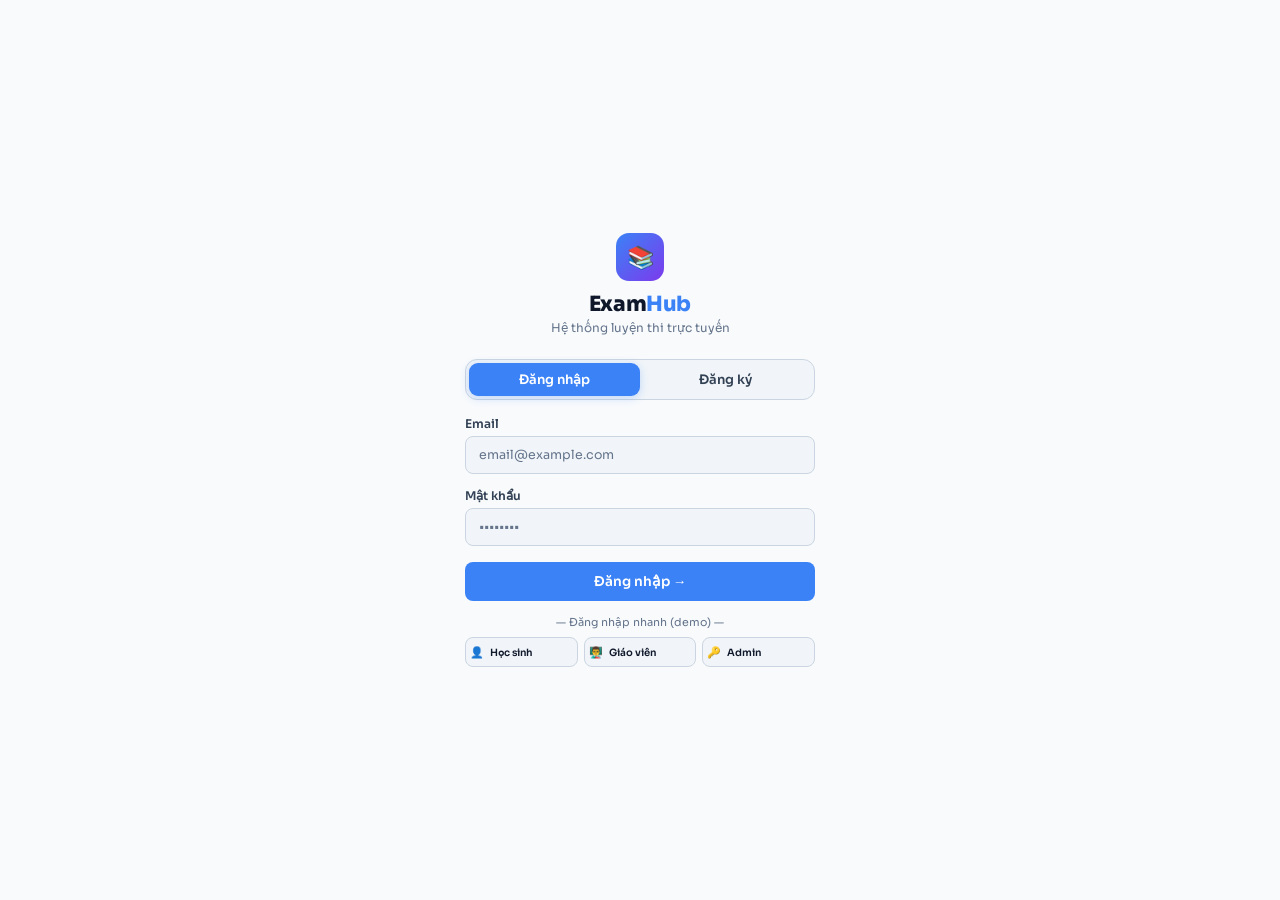
==== index.html @ a651db1b "update preview img" ====
<!DOCTYPE html>
<html lang="vi">
<head>
<meta charset="UTF-8">
<meta name="viewport" content="width=device-width, initial-scale=1.0">
<meta name="description" content="ExamHub — Hệ thống luyện thi trực tuyến">
<meta name="theme-color" content="#3b82f6">
<title>ExamHub — Hệ thống thi trực tuyến</title>
<link rel="preconnect" href="https://fonts.googleapis.com">
<link rel="preconnect" href="https://fonts.gstatic.com" crossorigin>
<link href="https://fonts.googleapis.com/css2?family=Sora:wght@300;400;500;600;700;800&family=JetBrains+Mono:wght@400;500;600&display=swap" rel="stylesheet">
<script src="https://cdn.jsdelivr.net/npm/marked/marked.min.js" defer></script>
<link rel="stylesheet" href="https://cdn.jsdelivr.net/npm/katex@0.16.7/dist/katex.min.css">
<script src="https://cdn.jsdelivr.net/npm/katex@0.16.7/dist/katex.min.js" defer></script>
<script src="https://cdn.jsdelivr.net/npm/katex@0.16.7/dist/contrib/auto-render.min.js" defer></script>
<link rel="stylesheet" href="css/style.css">
<style>
/* Utility: spacers */
.spacer-12{height:12px}.spacer-16{height:16px}.spacer-30{height:30px}
/* Utility: visually hidden (accessibility) */
.sr-only{position:absolute;width:1px;height:1px;padding:0;margin:-1px;overflow:hidden;clip:rect(0,0,0,0);border:0}
</style>

<style>
/* ===== RESULT VIEW: trạng thái đáp án ===== */
.oi.correct{background:var(--grn-s,rgba(34,197,94,.12))!important;border-color:var(--grn,#22c55e)!important;}
.oi.wrong  {background:var(--red-s,rgba(239,68,68,.12))!important; border-color:var(--red,#ef4444)!important;}
#result-ngrid .nqb{cursor:pointer}
#result-ngrid .nqb.ans     {background:var(--grn);color:#fff;border-color:var(--grn);}
#result-ngrid .nqb.wrong   {background:var(--red);color:#fff;border-color:var(--red);}
#result-ngrid .nqb.partial {background:var(--org,#f97316);color:#fff;border-color:var(--org,#f97316);}
#result-ngrid .nqb.flg     {background:var(--gold,#f59e0b);color:#fff;border-color:var(--gold,#f59e0b);}
#result-ngrid .nqb.cur     {outline:2px solid var(--acc);outline-offset:2px;}
/* TF buttons */
.tf-btn.true-sel {background:var(--grn-s)!important;border-color:var(--grn)!important;color:var(--grn)!important;}
.tf-btn.false-sel{background:var(--red-s)!important;border-color:var(--red)!important;color:var(--red)!important;}
/* AI loading spinner */
@keyframes spin{to{transform:rotate(360deg)}}
.spin{display:inline-block;animation:spin .8s linear infinite;}
</style>
</head>

<body>

<!-- ===== LOADING OVERLAY ===== -->
<div class="loading-overlay" id="loading-overlay">
  <div class="loading-spin">⚙️</div>
  <div class="loading-txt" id="loading-txt">Đang xử lý...</div>
</div>

<!-- ===== TOAST ===== -->
<div class="toast" id="toast"><span class="toast-ico" id="t-ico">✅</span><span id="t-msg">Thông báo</span></div>

<!-- ===== MODAL: CONFIRM SUBMIT ===== -->
<div class="moverlay" id="m-submit">
  <div class="mbox">
    <div class="mtitle">🏁 Xác nhận nộp bài</div>
    <div class="mbody" id="m-submit-body">Bạn chắc chắn muốn nộp bài không?</div>
    <div class="mactions">
      <button class="btn btn-g" onclick="closeModal('m-submit')">Tiếp tục làm</button>
      <button class="btn btn-p" onclick="doSubmit()">Nộp bài ngay</button>
    </div>
  </div>
</div>

<!-- ===== MODAL: CONFIRM FULLSCREEN ===== -->
<div class="moverlay" id="m-fullscreen">
  <div class="mbox" style="max-width:400px">
    <div class="mtitle">🖥️ Yêu cầu toàn màn hình</div>
    <div class="mbody">Để đảm bảo tính nghiêm túc, bạn cần chuyển sang chế độ toàn màn hình trước khi làm bài.<br><br>Bấm "Đồng ý" để tiếp tục.</div>
    <div class="mactions">
      <button class="btn btn-g" onclick="closeModal('m-fullscreen'); cancelStartExam()">Hủy</button>
      <button class="btn btn-p" onclick="closeModal('m-fullscreen'); confirmFullscreen()">Đồng ý</button>
    </div>
  </div>
</div>

<!-- ===== MODAL: CREATE/EDIT ROOM ===== -->
<div class="moverlay" id="m-room">
  <div class="mbox">
    <div class="mtitle" id="m-room-title">➕ Tạo phòng thi mới</div>
    <div class="spacer-16"></div>
    <div class="fg"><label>Tên phòng thi *</label><input id="f-room-name" placeholder="VD: Toán học nâng cao"></div>
    <div class="fg"><label>Mô tả</label><textarea id="f-room-desc" placeholder="Mô tả ngắn gọn về phòng thi..."></textarea></div>
      <div class="fg"><label>Môn học</label>
        <select id="f-room-subject">
          <option value="math">📐 Toán học</option>
          <option value="physics">⚛️ Vật lý</option>
          <option value="chemistry">🧪 Hóa học</option>
          <option value="english">🌐 Tiếng Anh</option>
          <option value="history">📖 Lịch sử</option>
          <option value="biology">🔬 Sinh học</option>
        </select>
      </div>
      <div class="fg"><label>Trạng thái</label>
        <select id="f-room-status">
          <option value="open">Đang mở</option>
          <option value="upcoming">Sắp mở</option>
          <option value="closed">Đã đóng</option>
        </select>
      </div>
    <div class="fg-row">
      <div class="fg"><label>Thời gian mở</label><input type="datetime-local" id="f-room-start"></div>
      <div class="fg"><label>Thời gian đóng</label><input type="datetime-local" id="f-room-end"></div>
    </div>
    <div class="fg" style="display:flex;align-items:center;gap:10px;margin-bottom:0">
      <input type="checkbox" id="f-room-premium" style="width:auto">
      <label for="f-room-premium" style="margin-bottom:0;cursor:pointer">⭐ Yêu cầu Premium</label>
    </div>
    <div class="divider"></div>
    <div class="mactions">
      <button class="btn btn-g" onclick="closeModal('m-room')">Hủy</button>
      <button class="btn btn-p" onclick="saveRoom()">💾 Lưu phòng thi</button>
    </div>
  </div>
</div>

<!-- ===== MODAL: CREATE/EDIT EXAM ===== -->
<div class="moverlay" id="m-exam">
  <div class="mbox">
    <div class="mtitle" id="m-exam-title">➕ Tạo đề thi mới</div>
    <div class="spacer-16"></div>
    
    <div class="fg"><label>Tên đề thi *</label><input id="f-exam-name" placeholder="VD: Đề thử số 1 — THPT Lam Sơn"></div>
    
    <div class="fg-row">
      <div class="fg"><label>Phòng thi</label>
        <select id="f-exam-room"></select>
      </div>
      <div class="fg"><label>Thời gian làm bài (phút) *</label>
        <input id="f-exam-dur" type="number" value="90" min="5" max="360" step="5">
      </div>
    </div>
    
    <div class="fg">
      <label>Tác giả <span style="color:var(--txt3);font-weight:400">(mặc định là người tạo)</span></label>
      <input id="f-exam-author" type="text" placeholder="Tên tác giả..." readonly style="background:var(--bgh);cursor:default">
    </div>
    
    <div class="fg-row">
      <div class="fg"><label>Loại đề</label>
        <select id="f-exam-type">
          <option value="official">⭐ Đề chính thức</option>
          <option value="trial">Đề thử</option>
          <option value="practice">Luyện tập</option>
        </select>
      </div>
      <div class="fg"><label>Ngày thi (dự kiến)</label>
        <input id="f-exam-date" type="date">
      </div>
    </div>
    
    <div class="fg-row">
      <div class="fg"><label>⏰ Thời gian bắt đầu được làm</label>
        <input type="datetime-local" id="f-exam-start-time" placeholder="Để trống nếu không giới hạn">
        <div style="font-size:10px;color:var(--txt3);margin-top:3px">Để trống nếu không giới hạn</div>
      </div>
      <div class="fg"><label>⏰ Thời gian kết thúc được làm</label>
        <input type="datetime-local" id="f-exam-end-time" placeholder="Để trống nếu không giới hạn">
        <div style="font-size:10px;color:var(--txt3);margin-top:3px">Để trống nếu không giới hạn</div>
      </div>
    </div>
    
    <div class="fg" style="margin-bottom:0">
      <label>Mô tả</label>
      <textarea id="f-exam-desc" placeholder="Mô tả đề thi (không bắt buộc)..." style="min-height:60px"></textarea>
    </div>
    
    <div class="divider"></div>
    <div class="mactions">
      <button class="btn btn-g" onclick="closeModal('m-exam')">Hủy</button>
      <button class="btn btn-p" onclick="saveExam()">💾 Lưu đề thi</button>
    </div>
  </div>
</div>

<!-- ===== MODAL: CREATE QUESTION (manual) ===== -->
<div class="moverlay" id="m-question">
  <div class="mbox mbox-lg">
    <div class="mtitle" id="m-question-title">➕ Thêm câu hỏi</div>
    <div class="spacer-16"></div>
    <div class="fg"><label>Nội dung câu hỏi *</label><textarea id="f-q-text" placeholder="Nhập nội dung câu hỏi... Hỗ trợ **Markdown** và $LaTeX$"></textarea></div>
    <div class="fg-row">
      <div class="fg"><label>Môn học</label>
        <select id="f-q-subject">
          <option value="math">📐 Toán học</option>
          <option value="physics">⚛️ Vật lý</option>
          <option value="chemistry">🧪 Hóa học</option>
          <option value="english">🌐 Tiếng Anh</option>
        </select>
      </div>
      <div class="fg"><label>Độ khó</label>
        <select id="f-q-diff">
          <option value="easy">🟢 Dễ</option>
          <option value="medium">🟡 Trung bình</option>
          <option value="hard">🔴 Khó</option>
        </select>
      </div>
    </div>
    <div style="margin-bottom:12px">
      <label style="font-size:12px;font-weight:600;color:var(--txt2);display:block;margin-bottom:8px">4 Đáp án (chọn đáp án đúng)</label>
      <div id="opts-input"></div>
    </div>
    <div class="divider"></div>
    <div class="mactions">
      <button class="btn btn-g" onclick="closeModal('m-question')">Hủy</button>
      <button class="btn btn-pur preview-btn" id="preview-question-btn" style="margin-right:auto">👁️ Xem trước (tab mới)</button>
      <button class="btn btn-p" onclick="saveQuestion()">💾 Lưu câu hỏi</button>
    </div>
  </div>
</div>

<!-- ===== MODAL: AI GENERATE ===== -->
<div id="m-ai" class="moverlay">
  <div class="mbox mbox-lg">
    <div class="mtitle">🤖 Sinh câu hỏi bằng AI</div>
    <div class="spacer-12"></div>
    
    <div class="ai-box">
      <div class="ai-box-hd">
        <div class="ai-ico">✨</div>
        <div>
          <div class="ai-box-title">AI Question Generator</div>
          <div class="ai-box-sub">Nhập chủ đề, AI sẽ tự động tạo bộ câu hỏi trắc nghiệm</div>
        </div>
        <div style="margin-left:auto;font-size:11px;background:var(--acc-s);border:1px solid rgba(79,142,247,.2);color:var(--acc);padding:4px 9px;border-radius:var(--rs)" id="ai-modal-provider">
          🌐 OpenRouter
        </div>
      </div>
      
      <!-- Loại câu hỏi -->
      <div class="fg-row">
        <div class="fg">
          <label>📝 Loại câu hỏi</label>
          <select id="ai-qtype">
            <option value="single">🔘 Trắc nghiệm 1 đáp án</option>
            <option value="multi">☑️ Trắc nghiệm nhiều đáp án</option>
          </select>
        </div>
        <div class="fg" id="ai-short-unit" style="display:none">
          <label>📏 Đơn vị (nếu có)</label>
          <input id="ai-short-unit-input" placeholder="VD: cm, kg, lần..." class="finp">
        </div>
      </div>
      
      <!-- Môn học và độ khó -->
      <div class="fg-row">
        <div class="fg">
          <label>Môn học</label>
          <select id="ai-subject">
            <option value="Toán học THPT">📐 Toán học THPT</option>
            <option value="Vật lý 12">⚛️ Vật lý 12</option>
            <option value="Hóa học 12">🧪 Hóa học 12</option>
            <option value="Tiếng Anh THPT">🌐 Tiếng Anh THPT</option>
            <option value="Lịch sử Việt Nam">📖 Lịch sử Việt Nam</option>
          </select>
        </div>
        <div class="fg">
          <label>Độ khó</label>
          <select id="ai-diff">
            <option value="dễ">🟢 Dễ</option>
            <option value="trung bình" selected>🟡 Trung bình</option>
            <option value="khó">🔴 Khó</option>
          </select>
        </div>
      </div>
      
      <!-- Chủ đề -->
      <div class="fg">
        <label>Chủ đề / Chương cụ thể</label>
        <input id="ai-topic" placeholder="VD: Đạo hàm và ứng dụng, Phương trình lượng giác...">
      </div>
      
      <!-- Số câu hỏi và nút sinh -->
      <div class="fg-row">
        <div class="fg">
          <label>Số câu hỏi</label>
          <select id="ai-count">
            <option value="3">3 câu</option>
            <option value="5" selected>5 câu</option>
            <option value="10">10 câu</option>
          </select>
        </div>
        <div class="fg" style="display:flex;align-items:flex-end">
          <button class="btn btn-pur btn-full" onclick="generateAI()" id="ai-gen-btn">✨ Sinh câu hỏi</button>
        </div>
      </div>
      
      <!-- Loading -->
      <div id="ai-loading" style="display:none" class="ai-loading">
        <span class="spin">⚙️</span>AI đang tạo câu hỏi...
      </div>
      
      <!-- Token cost -->
      <div id="ai-token-cost" style="display:none;padding:8px 12px;border-radius:var(--rs);font-size:12px;font-weight:600;margin-top:6px;align-items:center;gap:7px"></div>
      
      <!-- Kết quả AI -->
      <div id="ai-result" style="display:none">
        <div style="font-size:12px;color:var(--pur);font-weight:600;margin-bottom:8px;display:flex;justify-content:space-between;align-items:center">
          <span id="ai-result-count">✅ Đã tạo 5 câu hỏi</span>
        </div>
        <div class="ai-result" id="ai-result-list"></div>
      </div>
      
      <!-- ===== KHUNG TRẠNG THÁI KIỂM TRA (THÊM VÀO ĐÂY) ===== -->
      <div id="ai-validate-status" style="display:none; margin-top: 10px; padding: 10px; background: var(--bg3); border-radius: 8px;">
        <div id="ai-validate-progress">Đang kiểm tra LaTeX...</div>
        <div id="ai-validate-detail"></div>
      </div>
      <!-- ===== KẾT THÚC ===== -->
      
    </div> <!-- kết thúc ai-box -->
    
    <div class="mactions">
      <button class="btn btn-g" onclick="closeModal('m-ai')">Hủy</button>
      <button class="btn btn-pur" id="ai-import-btn" style="display:none" onclick="importAIQuestions()">📥 Import vào ngân hàng câu hỏi</button>
    </div>
  </div>
</div>

<!-- ===== MODAL: DELETE CONFIRM ===== -->
<div class="moverlay" id="m-del">
  <div class="mbox">
    <div class="mtitle">🗑 Xác nhận xóa</div>
    <div class="mbody" id="m-del-body">Bạn có chắc muốn xóa mục này không?</div>
    <div class="mactions">
      <button class="btn btn-g" onclick="closeModal('m-del')">Hủy</button>
      <button class="btn btn-r" id="m-del-confirm">Xóa</button>
    </div>
  </div>
</div>

<!-- ===== MODAL: IMPORT EXAM FROM JSON ===== -->
<div class="moverlay" id="m-json">
  <div class="mbox mbox-lg">
    <div class="mtitle">📋 Tạo đề thi bằng JSON</div>
    <div class="spacer-12"></div>
    <div class="ai-box">
      <div class="ai-box-hd">
        <div class="ai-ico">📄</div>
        <div>
          <div class="ai-box-title">JSON Question Importer</div>
          <div class="ai-box-sub">Dán JSON câu hỏi (nhờ AI tạo) vào đây để import nhanh vào hệ thống</div>
        </div>
        <button class="btn btn-g btn-sm" style="margin-left:auto" onclick="showJSONSample()">📄 Xem JSON mẫu</button>
      </div>
      <!-- Mode selector -->
      <div style="display:flex;gap:8px;margin-bottom:12px">
        <div class="role-card on" id="json-mode-questions" onclick="setJSONMode('questions')" style="flex:1;text-align:center;padding:10px 8px;cursor:pointer">
          <div style="font-size:16px">❓</div>
          <div style="font-size:12px;font-weight:700;margin-top:3px">Câu hỏi</div>
          <div style="font-size:10px;color:var(--txt3)">Import vào ngân hàng</div>
        </div>
        <div class="role-card" id="json-mode-exam" onclick="setJSONMode('exam')" style="flex:1;text-align:center;padding:10px 8px;cursor:pointer">
          <div style="font-size:16px">📄</div>
          <div style="font-size:12px;font-weight:700;margin-top:3px">Đề thi đầy đủ</div>
          <div style="font-size:10px;color:var(--txt3)">Tạo đề + câu hỏi</div>
        </div>
      </div>
      <!-- Exam info (shown when mode=exam) -->
      <div id="json-exam-info" style="display:none">
        <div class="fg-row">
          <div class="fg"><label>Tên đề thi *</label><input id="json-exam-name" placeholder="VD: Đề Toán học kỳ 1 lớp 12" class="finp"></div>
          <div class="fg"><label>Thời gian (phút)</label><input id="json-exam-dur" type="number" value="90" min="5" class="finp"></div>
        </div>
        <div class="fg-row">
          <div class="fg"><label>Phòng thi</label><select id="json-exam-room" class="finp"></select></div>
          <div class="fg"><label>Loại đề</label>
            <select id="json-exam-type" class="finp">
              <option value="official">⭐ Đề chính thức</option>
              <option value="trial" selected>Đề thử</option>
              <option value="practice">Luyện tập</option>
            </select>
          </div>
        </div>
      </div>
      <!-- JSON input -->
      <div class="fg">
      <label>Nội dung JSON *</label>
        <textarea id="json-input" rows="12" class="finp" placeholder='// Trắc nghiệm 1 đáp án
    [
      {
        "type": "single",
        "text": "Nội dung câu hỏi",
        "opts": ["A", "B", "C", "D"],
        "correct": 0,
        "sol_text": "Lời giải"
      }
    ]

    // Trắc nghiệm nhiều đáp án
    {
      "type": "multi",
      "text": "Chọn đáp án đúng",
      "opts": ["A", "B", "C", "D"],
      "corrects": [0, 2],
      "sol_text": "Lời giải"
    }

    // Đúng/Sai 4 câu
    {
      "type": "tf4",
      "text": "Cho hàm số...",
      "statements": [
        "Mệnh đề 1",
        "Mệnh đề 2",
        "Mệnh đề 3",
        "Mệnh đề 4"
      ],
      "answers": [true, false, true, false],
      "sol_text": "Lời giải"
    }

    // Đúng/Sai n câu
    {
      "type": "tfn",
      "text": "Xét các phát biểu:",
      "statements": ["P1", "P2", "P3"],
      "answers": [true, false, true],
      "sol_text": "Lời giải"
    }

    // Trả lời ngắn
    {
      "type": "short",
      "text": "Tính giá trị của biểu thức...",
      "answer": "5",
      "unit": "cm",
      "sol_text": "Lời giải"
    }]'></textarea>
  </div>
      <!-- Validation status -->
      <div id="json-validate-status" style="display:none;padding:10px 12px;border-radius:8px;font-size:12.5px;margin-top:6px"></div>
      <!-- Preview area -->
      <div id="json-preview-area" style="display:none;margin-top:12px">
        <div class="sec-title" style="margin-bottom:8px">📋 Xem trước <span id="json-preview-count" style="color:var(--grn)"></span></div>
        <div id="json-preview-list" class="ai-result" style="max-height:320px;overflow-y:auto"></div>
      </div>
    </div>
    <div class="mactions">
        <button class="btn btn-g" onclick="closeModal('m-json')">Hủy</button>
        <button class="btn btn-pur" onclick="previewJSON()">👁️ Xem trước</button>
        <button class="btn btn-p" id="json-import-btn" onclick="importJSON()">📥 Import vào hệ thống</button>
    </div>
  </div>
</div>

<!-- ===== MODAL: JSON SAMPLE ===== -->
<div class="moverlay" id="m-json-sample">
  <div class="mbox mbox-lg">
    <div class="mtitle">📄 JSON mẫu để nhờ AI tạo đề</div>
    <div class="spacer-12"></div>
    <div style="background:var(--bg3);border:1px solid var(--bdr);border-radius:10px;padding:16px;margin-bottom:14px">
      <div style="font-size:12px;font-weight:700;color:var(--acc);margin-bottom:10px">💡 Prompt mẫu cho AI (ChatGPT, Gemini, Claude...)</div>
      <div id="json-sample-prompt" style="font-size:12px;line-height:1.7;color:var(--txt2);white-space:pre-wrap;font-family:var(--fm)"></div>
      <button class="btn btn-pur btn-sm" style="margin-top:10px" onclick="copyJSONSamplePrompt()">📋 Copy prompt</button>
    </div>
    <div style="background:var(--bg3);border:1px solid var(--bdr);border-radius:10px;padding:16px">
      <div style="font-size:12px;font-weight:700;color:var(--grn);margin-bottom:10px">📦 Cấu trúc JSON câu hỏi</div>
      <pre id="json-sample-content" style="font-size:11px;line-height:1.6;color:var(--txt);overflow-x:auto;margin:0;font-family:var(--fm)"></pre>
      <button class="btn btn-p btn-sm" style="margin-top:10px" onclick="copyJSONSample()">📋 Copy JSON mẫu</button>
    </div>
    <div class="mactions">
      <button class="btn btn-g" onclick="closeModal('m-json-sample');openModal('m-json')">← Quay lại</button>
    </div>
  </div>
</div>

<!-- ===== VIEW: LOGIN ===== -->
<div id="view-login" class="view active" style="flex-direction:column;min-height:100vh;align-items:center;justify-content:center;background:var(--bg)">
  <div style="width:100%;max-width:390px;padding:20px">
    <div style="text-align:center;margin-bottom:24px">
      <div style="width:48px;height:48px;background:linear-gradient(135deg,var(--acc),#7c3aed);border-radius:13px;display:flex;align-items:center;justify-content:center;font-size:22px;margin:0 auto 10px">📚</div>
      <h1 style="font-size:21px;font-weight:800;letter-spacing:-.4px">Exam<span style="color:var(--acc)">Hub</span></h1>
      <p style="font-size:12px;color:var(--txt3);margin-top:3px">Hệ thống luyện thi trực tuyến</p>
    </div>

    <div style="display:flex;background:var(--bg3);border:1px solid var(--bdr);border-radius:var(--r);padding:3px;margin-bottom:16px">
      <div class="login-tab on" id="tab-login"    onclick="switchTab('login')">Đăng nhập</div>
      <div class="login-tab"    id="tab-register" onclick="switchTab('register')">Đăng ký</div>
    </div>

    <div id="login-err" class="err-msg" style="display:none"></div>
    <div id="reg-err"   class="err-msg" style="display:none"></div>
    <div id="reg-suc"   class="suc-msg" style="display:none">✅ Đăng ký thành công! Đang chuyển về đăng nhập...</div>

    <div id="form-login">
      <div class="fg">
        <label class="flabel">Email</label>
        <input class="finp" id="l-email" type="email" placeholder="email@example.com" autocomplete="email">
      </div>
      <div class="fg">
        <label class="flabel">Mật khẩu</label>
        <input class="finp" id="l-pass" type="password" placeholder="••••••••" autocomplete="current-password"
          onkeydown="if(event.key==='Enter')doLogin()">
      </div>
      <button class="btn btn-p btn-full btn-lg" onclick="doLogin()" style="margin-top:2px">Đăng nhập →</button>

      <div style="margin-top:14px">
        <div style="font-size:11px;color:var(--txt3);text-align:center;margin-bottom:8px">— Đăng nhập nhanh (demo) —</div>
        <div style="display:grid;grid-template-columns:1fr 1fr 1fr;gap:6px">
          <button class="btn btn-g btn-sm" onclick="quickLogin('student')" style="font-size:11px;padding:7px 4px">
            👤<br><span style="font-size:10px">Học sinh</span>
          </button>
          <button class="btn btn-g btn-sm" onclick="quickLogin('teacher')" style="font-size:11px;padding:7px 4px">
            👨‍🏫<br><span style="font-size:10px">Giáo viên</span>
          </button>
          <button class="btn btn-g btn-sm" onclick="quickLogin('admin')" style="font-size:11px;padding:7px 4px">
            🔑<br><span style="font-size:10px">Admin</span>
          </button>
        </div>
      </div>
    </div>

    <div id="form-register" style="display:none">
      <div class="fg">
        <label class="flabel">Họ và tên *</label>
        <input class="finp" id="r-name" placeholder="Nguyễn Văn A" autocomplete="name">
      </div>
      <div class="fg">
        <label class="flabel">Email *</label>
        <input class="finp" id="r-email" type="email" placeholder="email@example.com" autocomplete="email">
      </div>
      <div class="fg" style="margin-bottom:14px">
        <label class="flabel">Mật khẩu * <span style="color:var(--txt3);font-weight:400">(ít nhất 6 ký tự)</span></label>
        <input class="finp" id="r-pass" type="password" placeholder="••••••••" autocomplete="new-password">
      </div>
      <div style="display:grid;grid-template-columns:1fr 1fr;gap:8px;margin-bottom:16px">
        <div class="role-card on" id="rc-student" onclick="selectRole('student')">
          <div style="font-size:18px;margin-bottom:4px">👤</div>
          <div class="rc-name">Học sinh</div>
          <div class="rc-desc">Tham gia thi, xem kết quả</div>
        </div>
        <div class="role-card" id="rc-teacher" onclick="selectRole('teacher')">
          <div style="font-size:18px;margin-bottom:4px">👨‍🏫</div>
          <div class="rc-name">Giáo viên</div>
          <div class="rc-desc">Tạo đề, quản lý</div>
        </div>
      </div>
      <button class="btn btn-p btn-full btn-lg" onclick="doRegister()">Tạo tài khoản →</button>
    </div>
  </div>
</div>


<!-- ===== VIEW: DASHBOARD (STUDENT) ===== -->
<div id="view-dashboard" class="view">
  <div class="shell">
    <aside class="sidebar" id="sb-student">
      <div class="s-logo"><div class="logo-ico">📚</div><div class="logo-txt">Exam<span>Hub</span></div></div>
      <div class="s-sec">
        <div class="s-lbl">Tổng quan</div>
        <div class="nav on" onclick="goTo('dashboard')"><span class="ni">🏠</span>Trang chủ</div>
        <div class="nav" onclick="goTo('history')"><span class="ni">📋</span>Lịch sử thi</div>
        <div class="nav" onclick="goTo('statistics')"><span class="ni">📊</span>Thống kê</div>
      </div>
      <div class="s-sec">
        <div class="s-lbl">Phòng thi</div>
        <div id="sb-rooms-list"></div>
      </div>
      <div class="s-foot">
        <div class="token-widget" style="display:flex;align-items:center;gap:8px;padding:8px 12px;background:var(--bg3);border:1px solid var(--bdr);border-radius:var(--rs);margin-bottom:10px">
          <span style="font-size:14px">🔋</span>
          <div style="flex:1;min-width:0">
            <div style="font-size:10px;color:var(--txt3);font-weight:600;text-transform:uppercase;letter-spacing:.5px">AI Token</div>
            <div><span class="token-bal" id="sidebar-token-bal" style="font-size:15px;font-weight:700">--</span> <span style="font-size:10px;color:var(--txt3)">còn lại</span></div>
          </div>
        </div>
        <div class="umini">
          <div class="ava-s blue" id="sb-ava">NT</div>
          <div class="umini-info"><div class="umini-name" id="sb-name">Nguyễn Thành</div><div class="umini-role" id="sb-role">Học sinh</div></div>
          <span style="font-size:11px;color:var(--txt3);cursor:pointer" onclick="doLogout()" role="button" aria-label="Đăng xuất" tabindex="0">⏏</span>
        </div>
      </div>
    </aside>
    
    <div class="main">
      <div class="topbar">
        <div class="tbc"><span>ExamHub</span><span class="sep">›</span><span class="cur">Trang chủ</span></div>
        <div class="tbr" id="topbar-dashboard">
          <div class="srch"><span>🔍</span><input id="dashboard-search" placeholder="Tìm phòng thi..."></div>
          <div class="tbtn" id="theme-toggle-dashboard" role="button" aria-label="Chuyển giao diện">🌙</div>
        </div>
      </div>
      
      <div class="ca">
        <div class="cm">
          <!-- Header chào -->
          <div class="ph fi">
            <div class="ph-title" id="dash-greeting">Chào buổi sáng 👋</div>
            <div class="ph-sub" id="dash-greeting-sub">Đang tải thống kê...</div>
          </div>
          
          <!-- Thống kê nhanh -->
          <div class="stats fi" id="dashboard-stats">
            <div class="stat"><div class="stat-lbl">📝 Đề đã làm</div><div class="stat-val c-acc" id="stat-total-exams">0</div><div class="stat-sub" style="font-size:10px;color:var(--txt3)">tổng số</div></div>
            <div class="stat"><div class="stat-lbl">🏆 Điểm TB</div><div class="stat-val c-gld" id="stat-avg-score">0</div><div class="stat-sub" style="font-size:10px;color:var(--txt3)">trung bình</div></div>
            <div class="stat"><div class="stat-lbl">✅ Tỷ lệ đúng</div><div class="stat-val c-grn" id="stat-accuracy">0%</div><div class="stat-sub" style="font-size:10px;color:var(--txt3)">tổng hợp</div></div>
            <div class="stat"><div class="stat-lbl">⏱ Giờ học</div><div class="stat-val c-org" id="stat-study-time">0</div><div class="stat-sub" style="font-size:10px;color:var(--txt3)">giờ</div></div>
          </div>

          <!-- CARD CÁ NHÂN HÓA -->
          <div class="card" style="margin-bottom: 20px; background: linear-gradient(135deg, var(--pur-s), var(--bg3)); border: 1px solid var(--bdr);">
            <div class="card-title" style="display: flex; align-items: center; gap: 8px;">
              <span style="font-size: 20px;">🎯</span> Đề thi cá nhân hóa theo điểm yếu
            </div>
            <div class="fg-row">
              <div class="fg">
                <label>Chọn môn học</label>
                <select id="personal-subject">
                  <option value="math">📐 Toán</option>
                  <option value="physics">⚛️ Vật lý</option>
                  <option value="chemistry">🧪 Hóa học</option>
                  <option value="english">🌐 Tiếng Anh</option>
                </select>
              </div>
              <div class="fg">
                <label>Số lượng câu hỏi</label>
                <input id="personal-questions" type="number" value="10" min="5" max="50" step="1">
              </div>
              <div class="fg">
                <label>Chọn model AI</label>
                <select id="personal-model">
                  <option value="deepseek">DeepSeek v3 (tiết kiệm)</option>
                  <option value="gpt4o-mini">GPT-4o-mini (nhanh)</option>
                </select>
              </div>
            </div>
            <div style="display: flex; justify-content: space-between; align-items: center; margin-top: 8px;">
              <div id="personal-cost" style="font-size: 12px; color: var(--txt3);">💰 Ước tính token: --</div>
              <button class="btn btn-p" onclick="createPersonalizedExam()">✨ Tạo đề riêng cho bạn</button>
            </div>
            <div id="personal-note" style="font-size: 11px; color: var(--txt3); margin-top: 10px; padding-top: 8px; border-top: 1px solid var(--bdr);">
              ⚡ Dựa trên lịch sử làm bài, AI sẽ phân tích điểm yếu và tạo đề tập trung vào các chủ đề bạn cần cải thiện.
            </div>
          </div>

          <!-- Bộ lọc phòng thi -->
          <div class="chips" id="room-filter-chips">
            <div class="chip on" data-filter="all">Tất cả</div>
            <div class="chip" data-filter="open">Đang mở</div>
            <div class="chip" data-filter="upcoming">Sắp mở</div>
            <div class="chip" data-filter="closed">Đã đóng</div>
            <div class="chip" data-filter="premium">Premium</div>
          </div>
          
          <div class="sec-title">🚪 Phòng thi nổi bật</div>
          <div class="rg" id="rooms-grid"></div>

          <!-- DANH SÁCH ĐỀ CÁ NHÂN HÓA -->
          <div class="sec-title" style="margin-top: 32px;">
            <span>🎯 Đề cá nhân hóa của bạn</span>
            <span style="font-size: 11px; color: var(--txt3);">(được tạo riêng dựa trên điểm yếu)</span>
          </div>
          <div id="personalized-exams-list" class="el">
            <div class="empty"><div class="empty-ico">📋</div><div class="empty-txt">Đang tải...</div></div>
          </div>

          <!-- CÂU HỎI ĐÃ LƯU -->
          <div class="sec-title" style="margin-top: 32px;">
            <span>📚 Câu hỏi đã lưu</span>
            <span style="font-size: 11px; color: var(--txt3);">(ôn lại các câu bạn đã lưu)</span>
          </div>
          <div id="saved-questions-list" class="el">
            <div class="empty"><div class="empty-ico">📚</div><div class="empty-txt">Đang tải...</div></div>
          </div>
        </div>
        
        <!-- RIGHT PANEL -->
        <div class="rp" id="dashboard-right-panel">
          <div class="pc">
            <div class="uct">
              <div class="av-lg" id="rp-ava" style="background:linear-gradient(135deg,#4f8ef7,#7c3aed)">NT</div>
              <div class="un-lg" id="rp-name">Nguyễn Văn A</div>
              <div class="ue-lg" id="rp-email"><a href="/cdn-cgi/l/email-protection" class="__cf_email__" data-cfemail="4f3c3b3a2b2a213b0f2a372e22613921">[email&#160;protected]</a></div>
              <div class="prem" id="rp-premium-badge">⭐ Premium</div>
            </div>
            <div class="usg" id="rp-stats">
              <div class="us"><div class="us-v c-acc" id="rp-total-exams">0</div><div class="us-l">Đề đã làm</div></div>
              <div class="us"><div class="us-v c-gld" id="rp-avg-score">0</div><div class="us-l">Điểm TB</div></div>
              <div class="us"><div class="us-v c-grn" id="rp-accuracy">0%</div><div class="us-l">Tỷ lệ đúng</div></div>
              <div class="us"><div class="us-v c-org" id="rp-study-time">0</div><div class="us-l">Giờ học</div></div>
            </div>
          </div>
          <div class="sec-title">📈 Tiến độ môn học</div>
          <div class="pc" id="subject-progress"></div>
          <div class="sec-title">🕐 Hoạt động gần đây</div>
          <div class="pc" id="recent-activities"></div>
        </div>
      </div>
    </div>
  </div>
</div>


<!-- ===== VIEW: ROOM DETAIL ===== -->
<div id="view-room" class="view">
  <div class="shell">
    <aside class="sidebar">
      <div class="s-logo"><div class="logo-ico">📚</div><div class="logo-txt">Exam<span>Hub</span></div></div>
      <div class="s-sec">
        <div class="nav" onclick="goTo('dashboard')"><span class="ni">🏠</span>Trang chủ</div>
        <div class="nav" onclick="goTo('history')"><span class="ni">📋</span>Lịch sử thi</div>
      </div>
      <div class="s-sec"><div class="s-lbl">Phòng thi</div><div id="sb2-rooms"></div></div>
      <div class="s-foot">
        <div class="umini">
          <div class="ava-s blue" id="sb2-ava">NT</div>
          <div class="umini-info"><div class="umini-name" id="sb2-name">Nguyễn Thành</div><div class="umini-role">Học sinh</div></div>
          <span style="font-size:11px;color:var(--txt3);cursor:pointer" onclick="doLogout()" role="button" aria-label="Đăng xuất" tabindex="0">⏏</span>
        </div>
      </div>
    </aside>
    <div class="main">
      <div class="topbar">
        <div class="tbc"><span onclick="goTo('dashboard')" style="cursor:pointer">ExamHub</span><span class="sep">›</span><span class="cur" id="room-bc">Phòng thi</span></div>
        <div class="tbr" id="topbar-room"></div>
      </div>
      <div class="ca">
        <div class="cm">
          <div class="back" onclick="goTo('dashboard')" role="button" tabindex="0" onkeydown="if(event.key==='Enter')goTo('dashboard')">← Quay lại trang chủ</div>
          <div class="card fi" style="display:flex;align-items:center;gap:16px;margin-bottom:18px">
            <div class="rico" id="room-det-ico" style="width:50px;height:50px;font-size:25px;background:var(--acc-s)">📐</div>
            <div style="flex:1">
              <div style="display:flex;align-items:center;gap:9px;margin-bottom:5px">
                <div style="font-size:18px;font-weight:800;letter-spacing:-.3px" id="room-det-name">Toán học</div>
                <span class="badge b-grn" id="room-det-status">Đang mở</span>
              </div>
              <div style="font-size:12px;color:var(--txt2);margin-bottom:9px" id="room-det-desc">Mô tả phòng thi</div>
              <div style="display:flex;gap:14px;font-size:11.5px;color:var(--txt3)" id="room-det-meta"></div>
            </div>
          </div>
          <div class="chips">
            <div class="chip on" onclick="chipClick(this)">Tất cả</div>
            <div class="chip" onclick="chipClick(this)">Chưa làm</div>
            <div class="chip" onclick="chipClick(this)">Đã làm</div>
            <div class="chip" onclick="chipClick(this)">Đề thử</div>
          </div>
          <div class="sec-title">📄 Danh sách đề thi</div>
          <div class="el" id="exam-list"></div>
        </div>
        <div class="rp">
          <div class="sec-title">📊 Thống kê phòng</div>
          <div class="pc">
            <div class="usg">
              <div class="us"><div class="us-v c-acc" id="rp-total-e">0</div><div class="us-l">Tổng đề</div></div>
              <div class="us"><div class="us-v c-grn" id="rp-done-e">0</div><div class="us-l">Đã làm</div></div>
              <div class="us"><div class="us-v c-gld">8.6</div><div class="us-l">Điểm TB</div></div>
              <div class="us"><div class="us-v c-org" id="rp-todo-e">0</div><div class="us-l">Chưa làm</div></div>
            </div>
          </div>
          <div class="sec-title">🏆 Xếp hạng lớp</div>
          <div class="pc">
            <div class="ri"><span style="font-size:15px;width:20px">🥇</span><div class="ri-info"><div class="ri-title">Trần Minh Anh</div><div class="ri-time">9.4 TB</div></div><div class="ri-score c-gld">9.4</div></div>
            <div class="ri"><span style="font-size:15px;width:20px">🥈</span><div class="ri-info"><div class="ri-title">Lê Hoàng Nam</div><div class="ri-time">8.9 TB</div></div><div class="ri-score" style="color:var(--txt2)">8.9</div></div>
            <div class="ri" style="background:var(--acc-s);border-radius:7px;padding:5px 7px"><span style="font-size:15px;width:20px">🥉</span><div class="ri-info"><div class="ri-title c-acc">Bạn</div><div class="ri-time">8.6 TB</div></div><div class="ri-score c-acc">8.6</div></div>
          </div>
        </div>
      </div>
    </div>
  </div>
</div>

<!-- ===== VIEW: EXAM TAKING ===== -->
<div id="view-exam" class="view" style="flex-direction:column">
  <div class="etopbar">
    <div class="logo-ico" style="width:26px;height:26px;font-size:12px">📚</div>
    <div class="etitle-sm" id="et-name">Đề thi</div>
    <div class="etr">
      <div class="autosave" id="autosave-ind"><div class="as-dot"></div><span id="as-txt">Tự động lưu</span></div>
      <div class="timer-box"><span>⏱</span><span class="tv" id="timer">89:59</span><span class="tlbl">còn lại</span></div>
      <button class="btn btn-g" style="padding:6px 12px;font-size:12px" onclick="openSubmitModal()">💾 Nộp bài</button>
    </div>
  </div>
  <div class="ema">
    <div class="qpanel">
      <div class="qsl">📐 Câu hỏi trắc nghiệm</div>
      <div class="qnum" id="q-label">Câu 1 / 50</div>
      <div class="qtxt" id="q-text">Câu hỏi sẽ hiển thị ở đây.</div>
      <div id="question-image-container" style="margin: 10px 0; text-align: center;"></div>
      <div class="ol" id="opts"></div>
      <div class="qnav-bot">
        <button class="btn btn-g" onclick="prevQ()">← Câu trước</button>
        <div style="display:flex;gap:7px">
          <button class="btn btn-g" onclick="flagQ()" id="flag-btn">🚩 Đánh dấu</button>
        </div>
        <button class="btn btn-p" onclick="nextQ()">Câu sau →</button>
      </div>
      <div id="ai-hint-box" style="display:none;margin-top:12px;padding:12px 14px;background:var(--pur-s);border:1px solid rgba(167,139,250,.25);border-radius:9px">
        <div style="font-size:10.5px;font-weight:700;color:var(--pur);margin-bottom:5px">💡 Gợi ý AI <span style="font-weight:400;color:var(--txt3)">(không tiết lộ đáp án)</span></div>
        <div id="ai-hint-txt" style="font-size:13px;line-height:1.6;color:var(--txt)"></div>
      </div>
    </div>
    <div class="navp">
      <div class="navp-title"><span>Danh sách câu</span><span id="nav-answered" style="color:var(--grn)">0/50</span></div>
      <div class="ngrid" id="ngrid"></div>
      <div class="nleg">
        <div class="nleg-i"><div class="nleg-d" style="background:var(--acc)"></div>Đã trả lời</div>
        <div class="nleg-i"><div class="nleg-d" style="background:var(--bgh);border:1px solid var(--bdr)"></div>Chưa trả lời</div>
        <div class="nleg-i"><div class="nleg-d" style="background:var(--gold)"></div>Đã đánh dấu</div>
      </div>
      <div class="nsum">
        <div class="nsum-r"><span style="color:var(--txt2)">Đã trả lời</span><span class="nsum-v c-grn" id="ns-ans">0</span></div>
        <div class="nsum-r"><span style="color:var(--txt2)">Chưa trả lời</span><span class="nsum-v c-red" id="ns-todo">50</span></div>
        <div class="nsum-r"><span style="color:var(--txt2)">Đánh dấu</span><span class="nsum-v c-gld" id="ns-flg">0</span></div>
      </div>
      <button class="sub-btn" onclick="openSubmitModal()">🏁 Nộp bài</button>
    </div>
  </div>
  <!-- Overlay khi mất fullscreen -->
  <div id="exam-overlay" class="exam-overlay">
    <div>⚠️ Bạn đã thoát toàn màn hình!</div>
    <div>Vui lòng quay lại chế độ toàn màn hình để tiếp tục làm bài.</div>
    <button onclick="recoverFullscreen()">Quay lại toàn màn hình</button>
  </div>
</div>

<!-- ===== VIEW: RESULT (giống giao diện lúc thi) ===== -->
<div id="view-result" class="view" style="flex-direction:column">
  <div class="etopbar">
    <div class="logo-ico" style="width:26px;height:26px;font-size:12px">🏆</div>
    <div class="etitle-sm" id="result-et-name">Kết quả thi</div>
    <div class="etr">
      <div class="timer-box" style="background:var(--grn-s);color:var(--grn);border:1px solid var(--grn)">
        <span>🎯</span><span class="tv" id="result-score-display">8.5</span><span class="tlbl">điểm</span>
      </div>
      <button class="btn btn-g" onclick="goTo('dashboard')">← Về trang chủ</button>
    </div>
  </div>

  <div class="ema">
    <!-- Cột trái: Đề bài + Đáp án + Lời giải -->
    <div class="qpanel">
      <div class="qsl" id="result-qsl">📋 Câu hỏi và đáp án</div>
      <div class="qnum" id="result-q-label">Câu 1 / 15</div>
      <div class="qtxt" id="result-q-text"></div>
      <div id="result-question-image-container" style="margin:10px 0;text-align:center;"></div>
      <div class="ol" id="result-opts"></div>

      <!-- Lời giải chi tiết (luôn hiển thị) -->
      <div id="result-solution-box" style="margin-top:20px;padding:16px;background:var(--bg3);border-radius:10px;border:1px solid var(--bdr)">
        <div style="font-weight:700;color:var(--grn);margin-bottom:8px">💡 Lời giải chi tiết</div>
        <div id="result-sol-text" style="line-height:1.6;font-size:13.5px"></div>
      </div>

      <div class="qnav-bot" style="margin-top:20px">
        <button class="btn btn-g" onclick="resultPrevQ()">← Câu trước</button>
        <button class="btn btn-p" onclick="resultNextQ()">Câu sau →</button>
      </div>
    </div>

    <!-- Cột phải: Danh sách câu + thống kê -->
    <div class="navp">
      <div class="navp-title"><span>Danh sách câu</span><span id="result-nav-answered" style="color:var(--grn)">0/15</span></div>
      <div class="ngrid" id="result-ngrid"></div>
      <div class="nleg">
        <div class="nleg-i"><div class="nleg-d" style="background:var(--grn)"></div>Đúng</div>
        <div class="nleg-i"><div class="nleg-d" style="background:var(--red)"></div>Sai</div>
        <div class="nleg-i"><div class="nleg-d" style="background:var(--bgh);border:1px solid var(--bdr)"></div>Bỏ qua</div>
      </div>
      <div class="nsum">
        <div class="nsum-r"><span style="color:var(--txt2)">Đúng</span><span class="nsum-v c-grn" id="result-correct-count">0</span></div>
        <div class="nsum-r"><span style="color:var(--txt2)">Sai</span><span class="nsum-v c-red" id="result-wrong-count">0</span></div>
      </div>
      <button class="btn btn-g" onclick="goTo('dashboard')" style="width:100%;margin-top:12px">← Về trang chủ</button>
    </div>
  </div>
</div>

<!-- ===== VIEW: HISTORY ===== -->
<div id="view-history" class="view">
  <div class="shell">
    <aside class="sidebar">
      <div class="s-logo"><div class="logo-ico">📚</div><div class="logo-txt">Exam<span>Hub</span></div></div>
      <div class="s-sec">
        <div class="nav" onclick="goTo('dashboard')"><span class="ni">🏠</span>Trang chủ</div>
        <div class="nav on"><span class="ni">📋</span>Lịch sử thi</div>
      </div>
      <div class="s-foot">
        <div class="umini"><div class="ava-s blue">NT</div><div class="umini-info"><div class="umini-name">Nguyễn Thành</div><div class="umini-role">Học sinh</div></div><span style="font-size:11px;color:var(--txt3);cursor:pointer" onclick="doLogout()" role="button" aria-label="Đăng xuất" tabindex="0">⏏</span></div>
      </div>
    </aside>
    <div class="main">
      <div class="topbar"><div class="tbc"><span onclick="goTo('dashboard')" style="cursor:pointer">ExamHub</span><span class="sep">›</span><span class="cur">Lịch sử thi</span></div><div class="tbr" id="topbar-history"></div></div>
      <div class="ca">
        <div class="cm">
          <div class="ph fi"><div class="ph-title">Lịch sử thi 📋</div><div class="ph-sub">Xem lại toàn bộ bài thi đã hoàn thành</div></div>
          <div class="el" id="history-list"></div>
        </div>
      </div>
    </div>
  </div>
</div>

<!-- ===== VIEW: ADMIN DASHBOARD ===== -->
<div id="view-admin" class="view">
  <div class="shell">
    <aside class="sidebar">
      <div class="s-logo"><div class="logo-ico" style="background:linear-gradient(135deg,#f87171,#f43f5e)">⚙️</div><div class="logo-txt">Exam<span style="color:var(--red)">Admin</span></div></div>
      <div class="s-sec">
        <div class="s-lbl">Quản trị</div>
        <div class="nav on" onclick="goTo('admin')"><span class="ni">📊</span>Dashboard</div>
        <div class="nav" onclick="goTo('admin-rooms')"><span class="ni">🚪</span>Quản lý phòng thi</div>
        <div class="nav" onclick="goTo('admin-exams')"><span class="ni">📄</span>Quản lý đề thi</div>
        <div class="nav" onclick="goTo('admin-questions')"><span class="ni">❓</span>Ngân hàng câu hỏi</div>
        <div class="nav admin-only-nav" onclick="goTo('admin-api')" style="display:none"><span class="ni">🔑</span>Quản lý API</div>
      </div>
      <div class="s-sec">
        <div class="s-lbl">Người dùng</div>
        <div class="nav"><span class="ni">👥</span>Quản lý học sinh</div>
        <div class="nav"><span class="ni">📈</span>Báo cáo thống kê</div>
      </div>
      <div class="s-foot">
        <div class="umini">
          <div class="ava-s red" id="sb-admin-ava">AD</div>
          <div class="umini-info"><div class="umini-name" id="sb-admin-name">Admin</div><div class="umini-role">Quản trị viên</div></div>
          <span style="font-size:11px;color:var(--txt3);cursor:pointer" onclick="doLogout()" role="button" aria-label="Đăng xuất" tabindex="0">⏏</span>
        </div>
      </div>
    </aside>
    <div class="main">
      <div class="topbar">
        <div class="tbc"><span>ExamAdmin</span><span class="sep">›</span><span class="cur">Dashboard</span></div>
        <div class="tbr" id="topbar-admin">
          <button class="btn btn-pur btn-sm" onclick="goTo('admin-questions')">✨ AI Tạo câu hỏi</button>
          <div class="tbtn" role="button" aria-label="Thông báo">🔔</div>
        </div>
      </div>
      <div class="cm">
        <div class="ph fi"><div class="ph-title">Admin Dashboard ⚙️</div><div class="ph-sub">Quản lý toàn bộ hệ thống thi trực tuyến</div></div>
        <div class="admin-grid fi">
          <div class="admin-stat-card" onclick="goTo('admin-rooms')">
            <div class="asc-ico" style="background:var(--acc-s)">🚪</div>
            <div class="asc-val c-acc" id="adm-rooms-count">0</div>
            <div class="asc-lbl">Phòng thi đang hoạt động</div>
            <div class="asc-sub">+2 tuần này</div>
          </div>
          <div class="admin-stat-card" onclick="goTo('admin-exams')">
            <div class="asc-ico" style="background:var(--grn-s)">📄</div>
            <div class="asc-val c-grn" id="adm-exams-count">0</div>
            <div class="asc-lbl">Đề thi trong hệ thống</div>
            <div class="asc-sub">+5 tuần này</div>
          </div>
          <div class="admin-stat-card" onclick="goTo('admin-questions')">
            <div class="asc-ico" style="background:var(--pur-s)">❓</div>
            <div class="asc-val c-pur" id="adm-qs-count">0</div>
            <div class="asc-lbl">Câu hỏi trong ngân hàng</div>
            <div class="asc-sub">AI đã tạo: 0</div>
          </div>
          <div class="admin-stat-card">
            <div class="asc-ico" style="background:var(--gold-s)">👥</div>
            <div class="asc-val c-gld">1,248</div>
            <div class="asc-lbl">Học sinh đã tham gia</div>
            <div class="asc-sub">+124 tháng này</div>
          </div>
        </div>
        <div style="display:grid;grid-template-columns:1fr 1fr;gap:14px">
          <div>
            <div class="sec-title">🚪 Phòng thi gần đây</div>
            <div class="tbl-wrap">
              <table class="tbl" id="adm-rooms-tbl">
                <thead><tr><th>Tên phòng</th><th>Đề</th><th>Trạng thái</th><th>Thao tác</th></tr></thead>
                <tbody id="adm-rooms-tbody"></tbody>
               </table>
            </div>
          </div>
          <div>
            <div class="sec-title">📄 Đề thi gần đây</div>
            <div class="tbl-wrap">
              <table class="tbl" id="adm-exams-tbl">
                <thead><tr><th>Tên đề thi</th><th>Phòng</th><th>Câu</th></tr></thead>
                <tbody id="adm-exams-tbody"></tbody>
               </table>
            </div>
          </div>
        </div>
      </div>
    </div>
  </div>
</div>

<!-- ===== VIEW: ADMIN ROOMS ===== -->
<div id="view-admin-rooms" class="view">
  <div class="shell">
    <aside class="sidebar">
      <div class="s-logo"><div class="logo-ico" style="background:linear-gradient(135deg,#f87171,#f43f5e)">⚙️</div><div class="logo-txt">Exam<span style="color:var(--red)">Admin</span></div></div>
      <div class="s-sec">
        <div class="s-lbl">Quản trị</div>
        <div class="nav" onclick="goTo('admin')"><span class="ni">📊</span>Dashboard</div>
        <div class="nav on" onclick="goTo('admin-rooms')"><span class="ni">🚪</span>Quản lý phòng thi</div>
        <div class="nav" onclick="goTo('admin-exams')"><span class="ni">📄</span>Quản lý đề thi</div>
        <div class="nav" onclick="goTo('admin-questions')"><span class="ni">❓</span>Ngân hàng câu hỏi</div>
        <div class="nav admin-only-nav" onclick="goTo('admin-api')" style="display:none"><span class="ni">🔑</span>Quản lý API</div>
      </div>
      <div class="s-foot"><div class="umini"><div class="ava-s red" id="sb-admin-ava-rooms">AD</div><div class="umini-info"><div class="umini-name" id="sb-admin-name-rooms">Admin</div><div class="umini-role">Quản trị viên</div></div><span style="font-size:11px;color:var(--txt3);cursor:pointer" onclick="doLogout()" role="button" aria-label="Đăng xuất" tabindex="0">⏏</span></div></div>
    </aside>
    <div class="main">
      <div class="topbar"><div class="tbc"><span onclick="goTo('admin')" style="cursor:pointer">ExamAdmin</span><span class="sep">›</span><span class="cur">Phòng thi</span></div><div class="tbr" id="topbar-admin-rooms"><button class="btn btn-p btn-sm" onclick="openRoomModal()">➕ Tạo phòng mới</button></div></div>
      <div class="cm">
        <div class="ph fi"><div class="ph-title">Quản lý phòng thi 🚪</div><div class="ph-sub">Tạo, chỉnh sửa và quản lý các phòng thi trong hệ thống</div></div>
        <div class="tbl-wrap fi">
          <div class="tbl-hd"><div class="tbl-hd-title">Danh sách phòng thi</div><button class="btn btn-p btn-sm" onclick="openRoomModal()">➕ Tạo mới</button></div>
          <table class="tbl">
            <thead><tr><th>Môn học</th><th>Tên phòng thi</th><th>Số đề</th><th>Trạng thái</th><th>Premium</th><th>Thao tác</th></tr></thead>
            <tbody id="rooms-tbody"></tbody>
           </table>
        </div>
      </div>
    </div>
  </div>
</div>

<!-- ===== VIEW: ADMIN EXAMS ===== -->
<div id="view-admin-exams" class="view">
  <div class="shell">
    <aside class="sidebar">
      <div class="s-logo"><div class="logo-ico" style="background:linear-gradient(135deg,#f87171,#f43f5e)">⚙️</div><div class="logo-txt">Exam<span style="color:var(--red)">Admin</span></div></div>
      <div class="s-sec">
        <div class="s-lbl">Quản trị</div>
        <div class="nav" onclick="goTo('admin')"><span class="ni">📊</span>Dashboard</div>
        <div class="nav" onclick="goTo('admin-rooms')"><span class="ni">🚪</span>Quản lý phòng thi</div>
        <div class="nav on" onclick="goTo('admin-exams')"><span class="ni">📄</span>Quản lý đề thi</div>
        <div class="nav" onclick="goTo('admin-questions')"><span class="ni">❓</span>Ngân hàng câu hỏi</div>
        <div class="nav admin-only-nav" onclick="goTo('admin-api')" style="display:none"><span class="ni">🔑</span>Quản lý API</div>
      </div>
      <div class="s-foot"><div class="umini"><div class="ava-s red" id="sb-admin-ava-exams">AD</div><div class="umini-info"><div class="umini-name" id="sb-admin-name-exams">Admin</div><div class="umini-role">Quản trị viên</div></div><span style="font-size:11px;color:var(--txt3);cursor:pointer" onclick="doLogout()" role="button" aria-label="Đăng xuất" tabindex="0">⏏</span></div></div>
    </aside>
    <div class="main">
      <div class="topbar"><div class="tbc"><span onclick="goTo('admin')" style="cursor:pointer">ExamAdmin</span><span class="sep">›</span><span class="cur">Đề thi</span></div><div class="tbr" id="topbar-admin-exams"><button class="btn btn-g btn-sm" onclick="openJSONModal('exam')">📋 Tạo đề từ JSON</button><button class="btn btn-p btn-sm" onclick="openExamModal()">➕ Tạo đề thi</button></div></div>
      <div class="cm">
        <div class="ph fi"><div class="ph-title">Quản lý đề thi 📄</div><div class="ph-sub">Tạo và quản lý các đề thi cho từng phòng</div></div>
        <div class="tbl-wrap fi">
          <div class="tbl-hd"><div class="tbl-hd-title">Danh sách đề thi</div><button class="btn btn-p btn-sm" onclick="openExamModal()">➕ Tạo mới</button></div>
          <table class="tbl">
            <thead><tr><th>Tên đề thi</th><th>Phòng thi</th><th>Thời gian</th><th>Loại</th><th>Câu hỏi</th><th>Thao tác</th></tr></thead>
            <tbody id="exams-tbody"></tbody>
           </table>
        </div>
      </div>
    </div>
  </div>
</div>

<!-- ===== VIEW: ADMIN QUESTIONS ===== -->
<div id="view-admin-questions" class="view">
  <div class="shell">
    <aside class="sidebar">
      <div class="s-logo"><div class="logo-ico" style="background:linear-gradient(135deg,#f87171,#f43f5e)">⚙️</div><div class="logo-txt">Exam<span style="color:var(--red)">Admin</span></div></div>
      <div class="s-sec">
        <div class="s-lbl">Quản trị</div>
        <div class="nav" onclick="goTo('admin')"><span class="ni">📊</span>Dashboard</div>
        <div class="nav" onclick="goTo('admin-rooms')"><span class="ni">🚪</span>Quản lý phòng thi</div>
        <div class="nav" onclick="goTo('admin-exams')"><span class="ni">📄</span>Quản lý đề thi</div>
        <div class="nav on" onclick="goTo('admin-questions')"><span class="ni">❓</span>Ngân hàng câu hỏi</div>
        <div class="nav admin-only-nav" onclick="goTo('admin-api')" style="display:none"><span class="ni">🔑</span>Quản lý API</div>
      </div>
      <div class="s-foot"><div class="umini"><div class="ava-s red" id="sb-admin-ava-qs">AD</div><div class="umini-info"><div class="umini-name" id="sb-admin-name-qs">Admin</div><div class="umini-role">Quản trị viên</div></div><span style="font-size:11px;color:var(--txt3);cursor:pointer" onclick="doLogout()" role="button" aria-label="Đăng xuất" tabindex="0">⏏</span></div></div>
    </aside>
    <div class="main">
      <div class="topbar"><div class="tbc"><span onclick="goTo('admin')" style="cursor:pointer">ExamAdmin</span><span class="sep">›</span><span class="cur">Ngân hàng câu hỏi</span></div><div class="tbr" id="topbar-admin-questions"><button class="btn btn-g btn-sm" onclick="openJSONModal('questions')">📋 Import JSON</button><button class="btn btn-pur btn-sm" onclick="openAIModal()">✨ AI Sinh câu hỏi</button><button class="btn btn-p btn-sm" onclick="openQuestionModal()">➕ Thêm thủ công</button></div></div>
      <div class="cm">
        <div class="ph fi"><div class="ph-title">Ngân hàng câu hỏi ❓</div><div class="ph-sub">Thêm câu hỏi thủ công hoặc dùng AI để tạo nhanh</div></div>
        <div class="tbl-wrap fi">
          <div class="tbl-hd">
            <div class="tbl-hd-title">Danh sách câu hỏi</div>
            <div style="display:flex;gap:8px">
              <button class="btn btn-g btn-sm" onclick="openJSONModal('questions')">📋 Import JSON</button>
              <button class="btn btn-pur btn-sm" onclick="openAIModal()">✨ AI Sinh câu hỏi</button>
              <button class="btn btn-p btn-sm" onclick="openQuestionModal()">➕ Thêm thủ công</button>
            </div>
          </div>
          <table class="tbl">
            <thead>
              <tr>
                <th>Nội dung câu hỏi</th>
                <th>Môn học</th>
                <th>Độ khó</th>
                <th>Loại câu hỏi</th>
                <th>Nguồn</th>
                <th>Thao tác</th>
              </tr>
            </thead>
            <tbody id="questions-tbody"></tbody>
           </table>
        </div>
      </div>
    </div>
  </div>
</div>

<!-- ===== VIEW: ADMIN API MANAGEMENT ===== -->
<div id="view-admin-api" class="view">
  <div class="shell">
    <aside class="sidebar">
      <div class="s-logo"><div class="logo-ico" style="background:linear-gradient(135deg,#f87171,#f43f5e)">⚙️</div><div class="logo-txt">Exam<span style="color:var(--red)">Admin</span></div></div>
      <div class="s-sec">
        <div class="s-lbl">Quản trị</div>
        <div class="nav" onclick="goTo('admin')"><span class="ni">📊</span>Dashboard</div>
        <div class="nav" onclick="goTo('admin-rooms')"><span class="ni">🚪</span>Quản lý phòng thi</div>
        <div class="nav" onclick="goTo('admin-exams')"><span class="ni">📄</span>Quản lý đề thi</div>
        <div class="nav" onclick="goTo('admin-questions')"><span class="ni">❓</span>Ngân hàng câu hỏi</div>
        <div class="nav on admin-only-nav" onclick="goTo('admin-api')" style="display:none"><span class="ni">🔑</span>Quản lý API</div>
      </div>
      <div class="s-foot"><div class="umini"><div class="ava-s red" id="sb-admin-ava-api">AD</div><div class="umini-info"><div class="umini-name" id="sb-admin-name-api">Admin</div><div class="umini-role">Quản trị viên</div></div><span style="font-size:11px;color:var(--txt3);cursor:pointer" onclick="doLogout()" role="button" aria-label="Đăng xuất" tabindex="0">⏏</span></div></div>
    </aside>
    <div class="main">
      <div class="topbar"><div class="tbc"><span onclick="goTo('admin')" style="cursor:pointer">ExamAdmin</span><span class="sep">›</span><span class="cur">Quản lý API & Token</span></div><div class="tbr" id="topbar-admin-api"></div></div>
      <div class="cm">
        <div class="ph fi"><div class="ph-title">Quản lý API & Token 🔋</div><div class="ph-sub">Cấu hình API key cho AI và phân phát token cho người dùng.</div></div>

        <!-- ── TOKEN MANAGEMENT ── -->
        <div class="card fi" style="margin-bottom:18px">
          <div class="card-hd">
            <div class="card-title">🔋 Quản lý Token AI</div>
            <button class="btn btn-g btn-sm" onclick="renderTokenTable()">🔄 Làm mới</button>
          </div>
          <div style="font-size:12px;color:var(--txt2);margin-bottom:12px">
            Mỗi tính năng AI tiêu tốn số token nhất định. Cấp token cho người dùng tại đây.
          </div>
          <!-- Cost reference -->
          <div style="display:flex;flex-wrap:wrap;gap:6px;margin-bottom:14px">
            <span class="badge b-pur">💡 Gợi ý bài thi: 5</span>
            <span class="badge b-pur">🤖 Giải thích đáp án: 8</span>
            <span class="badge b-pur">✨ Sinh câu hỏi (5 câu): 40</span>
            <span class="badge b-pur">📄 Phân tích đề: 30</span>
            <span class="badge b-pur">📊 Phân tích kết quả: 15</span>
          </div>
          <div style="overflow-x:auto">
            <table class="adm-table">
              <thead><tr><th>#</th><th>Tên</th><th>Vai trò</th><th>Token còn</th><th>Hành động</th></tr></thead>
              <tbody id="token-users-tbody">
                <tr><td colspan="5" style="text-align:center;color:var(--txt3);padding:14px">Nhấn "Làm mới" để tải danh sách</td></tr>
              </tbody>
            </table>
          </div>
        </div>

        <!-- WARNING BANNER -->
        <div style="background:var(--gold-s);border:1px solid rgba(234,179,8,.35);border-radius:var(--r);padding:12px 16px;margin-bottom:20px;display:flex;align-items:flex-start;gap:11px;font-size:12.5px;color:var(--txt2)" class="fi">
          <span style="font-size:18px;flex-shrink:0">⚠️</span>
          <div><strong style="color:var(--gold)">Lưu ý bảo mật:</strong> API key được lưu trong localStorage của trình duyệt. Không chia sẻ thiết bị với người lạ khi đã cấu hình key. Chỉ sử dụng key riêng của bạn.</div>
        </div>

        <!-- ACTIVE PROVIDER SELECTOR -->
        <div class="card fi" style="margin-bottom:16px">
          <div class="card-hd"><div class="card-title">🎯 Nhà cung cấp AI đang dùng</div></div>
          <div style="font-size:12px;color:var(--txt2);margin-bottom:12px">Chọn nhà cung cấp AI mặc định cho tất cả chức năng AI (sinh câu hỏi, phân loại, tính IRT...)</div>
          <div style="display:grid;grid-template-columns:repeat(4,1fr);gap:9px" id="provider-selector">
            <div class="role-card" data-prov="openrouter" onclick="setActiveProvider('openrouter')">
              <div style="font-size:18px;margin-bottom:4px">🌐</div>
              <div class="rc-name">OpenRouter</div>
              <div class="rc-desc">Nhiều model</div>
            </div>
            <div class="role-card" data-prov="gemini" onclick="setActiveProvider('gemini')">
              <div style="font-size:18px;margin-bottom:4px">💎</div>
              <div class="rc-name">Gemini</div>
              <div class="rc-desc">Google AI</div>
            </div>
            <div class="role-card" data-prov="claude" onclick="setActiveProvider('claude')">
              <div style="font-size:18px;margin-bottom:4px">✨</div>
              <div class="rc-name">Claude</div>
              <div class="rc-desc">Anthropic</div>
            </div>
            <div class="role-card" data-prov="openai" onclick="setActiveProvider('openai')">
              <div style="font-size:18px;margin-bottom:4px">🤖</div>
              <div class="rc-name">OpenAI</div>
              <div class="rc-desc">GPT models</div>
            </div>
          </div>
          <div id="active-provider-info" style="margin-top:10px;font-size:11.5px;color:var(--grn);background:var(--grn-s);padding:8px 11px;border-radius:var(--rs)"></div>
        </div>

        <!-- OPENROUTER -->
        <div class="card fi" style="margin-bottom:16px">
          <div style="display:flex;align-items:center;gap:13px;margin-bottom:16px">
            <div style="width:44px;height:44px;border-radius:11px;background:linear-gradient(135deg,#6366f1,#8b5cf6);display:flex;align-items:center;justify-content:center;font-size:22px;flex-shrink:0">🌐</div>
            <div>
              <div style="font-size:14px;font-weight:700">OpenRouter <span class="badge b-grn" style="font-size:9px;vertical-align:middle">Khuyến nghị</span></div>
              <div style="font-size:11.5px;color:var(--txt2)">200+ model qua 1 API key — Gemini, Claude, GPT, Llama, DeepSeek...</div>
            </div>
            <div style="margin-left:auto"><span class="badge" id="openrouter-api-status" style="background:var(--bgh);color:var(--txt3);border:1px solid var(--bdr)">Chưa cấu hình</span></div>
          </div>
          <div style="background:var(--acc-s);border:1px solid rgba(79,142,247,.2);border-radius:var(--rs);padding:9px 12px;margin-bottom:11px;font-size:11.5px;color:var(--txt2)">
            💡 Lấy API key miễn phí tại <a href="https://openrouter.ai/keys" target="_blank" style="color:var(--acc);text-decoration:none;font-weight:600">openrouter.ai/keys</a>. Nhiều model FREE như <strong>google/gemini-2.0-flash-exp:free</strong>, <strong>deepseek/deepseek-chat</strong>
          </div>
          <div class="fg" style="margin-bottom:10px">
            <label>API Key <span style="font-size:11px;color:var(--txt3)">(bắt đầu bằng sk-or-...)</span></label>
            <div style="display:flex;gap:9px">
              <input type="password" id="api-openrouter-key" style="flex:1;padding:10px 13px;background:var(--bg3);border:1px solid var(--bdr);border-radius:var(--rs);color:var(--txt);font-family:var(--fm);font-size:12px;outline:none" placeholder="sk-or-v1-...">
              <button class="btn btn-g btn-sm" onclick="toggleApiVisibility('api-openrouter-key')" style="padding:10px 13px">👁️</button>
            </div>
          </div>
          <div class="fg" style="margin-bottom:12px">
            <label>Model mặc định</label>
            <select id="api-openrouter-model" style="width:100%;padding:10px 13px;background:var(--bg3);border:1px solid var(--bdr);border-radius:var(--rs);color:var(--txt);font-family:var(--f);font-size:12.5px;outline:none">
              <option value="deepseek/deepseek-chat">deepseek/deepseek-chat ✨ RẺ NHẤT, tiếng Việt tốt</option>
              <option value="google/gemini-2.0-flash-exp:free">google/gemini-2.0-flash-exp:free ✨ FREE</option>
              <option value="google/gemini-2.5-pro-exp-03-25:free">google/gemini-2.5-pro-exp-03-25:free ✨ FREE</option>
              <option value="meta-llama/llama-4-scout:free">meta-llama/llama-4-scout:free ✨ FREE</option>
              <option value="deepseek/deepseek-coder">deepseek/deepseek-coder (code)</option>
              <option value="anthropic/claude-3.5-haiku">anthropic/claude-3.5-haiku</option>
              <option value="anthropic/claude-sonnet-4-5">anthropic/claude-sonnet-4-5</option>
              <option value="google/gemini-2.0-flash">google/gemini-2.0-flash</option>
              <option value="openai/gpt-4o-mini">openai/gpt-4o-mini</option>
            </select>
          </div>
          <div style="display:flex;gap:9px">
            <button class="btn btn-p btn-sm" onclick="saveApiKey('openrouter')">💾 Lưu key</button>
            <button class="btn btn-g btn-sm" id="test-openrouter-btn" onclick="testApiKey('openrouter')">🧪 Kiểm tra</button>
            <button class="btn btn-r btn-sm" onclick="clearApiKey('openrouter')" style="margin-left:auto">🗑 Xóa key</button>
          </div>
          <div id="openrouter-api-test-result" style="display:none;margin-top:10px;padding:10px 12px;border-radius:var(--rs);font-size:12px"></div>
        </div>

        <!-- ===== IMPORT EXAM FROM TEXT ===== -->
        <div class="card fi" style="margin-top:20px">
          <div class="card-hd"><div class="card-title">📤 Import đề từ file văn bản</div></div>
          <div style="font-size:12px;color:var(--txt2);margin-bottom:12px">
            Dán nội dung đề thi (hỗ trợ Markdown, LaTeX) hoặc upload file .txt. AI sẽ tự động trích xuất câu hỏi trắc nghiệm, đáp án và lời giải.
          </div>
          <div class="fg">
            <label>Nội dung đề thi</label>
            <textarea id="import-exam-text" rows="8" class="finp" placeholder="Ví dụ:&#10;Câu 1: ...&#10;A. ...&#10;B. ...&#10;C. ...&#10;D. ...&#10;Đáp án: A"></textarea>
            <div style="margin-top:8px">
              <input type="file" id="import-file-input" accept=".txt" style="display:none" onchange="loadTextFromFile(this)">
              <button class="btn btn-g btn-sm" onclick="document.getElementById('import-file-input').click()">📂 Chọn file .txt</button>
              <button class="btn btn-p btn-sm" id="analyze-exam-btn" onclick="analyzeExamText()">🔍 Phân tích bằng AI</button>
            </div>
          </div>
          <div id="import-preview-area" style="display:none; margin-top:16px">
            <div class="sec-title">📋 Kết quả trích xuất</div>
            <div id="import-preview-list" class="ai-result" style="max-height:400px"></div>
            <div style="margin-top:12px; text-align:right">
              <button class="btn btn-pur" id="import-questions-btn" onclick="importExtractedQuestions()">📥 Import vào ngân hàng câu hỏi</button>
            </div>
          </div>
        </div>

        <!-- ANTHROPIC CLAUDE -->
        <div class="card fi" style="margin-bottom:16px">
          <div style="display:flex;align-items:center;gap:13px;margin-bottom:16px">
            <div style="width:44px;height:44px;border-radius:11px;background:linear-gradient(135deg,#7c3aed,#a78bfa);display:flex;align-items:center;justify-content:center;font-size:22px;flex-shrink:0">✨</div>
            <div>
              <div style="font-size:14px;font-weight:700">Anthropic Claude</div>
              <div style="font-size:11.5px;color:var(--txt2)">Dùng cho: sinh câu hỏi AI, phân loại dạng bài, tính IRT</div>
            </div>
            <div style="margin-left:auto"><span class="badge" id="claude-api-status" style="background:var(--bgh);color:var(--txt3);border:1px solid var(--bdr)">Chưa cấu hình</span></div>
          </div>
          <div class="fg" style="margin-bottom:10px">
            <label>API Key <span style="font-size:11px;color:var(--txt3)">(bắt đầu bằng sk-ant-...)</span></label>
            <div style="display:flex;gap:9px">
              <input type="password" id="api-claude-key" class="fg" style="flex:1;padding:10px 13px;background:var(--bg3);border:1px solid var(--bdr);border-radius:var(--rs);color:var(--txt);font-family:var(--fm);font-size:12px;outline:none" placeholder="sk-ant-api03-...">
              <button class="btn btn-g btn-sm" onclick="toggleApiVisibility('api-claude-key')" style="padding:10px 13px">👁️</button>
            </div>
          </div>
          <div class="fg" style="margin-bottom:12px">
            <label>Model mặc định</label>
            <select id="api-claude-model" style="width:100%;padding:10px 13px;background:var(--bg3);border:1px solid var(--bdr);border-radius:var(--rs);color:var(--txt);font-family:var(--f);font-size:12.5px;outline:none">
              <option value="claude-sonnet-4-20250514">claude-sonnet-4-20250514 (Khuyến nghị)</option>
              <option value="claude-opus-4-20250514">claude-opus-4-20250514 (Mạnh nhất)</option>
              <option value="claude-haiku-4-5-20251001">claude-haiku-4-5-20251001 (Nhanh nhất)</option>
            </select>
          </div>
          <div style="display:flex;gap:9px">
            <button class="btn btn-p btn-sm" onclick="saveApiKey('claude')">💾 Lưu key Claude</button>
            <button class="btn btn-g btn-sm" onclick="testApiKey('claude')" id="test-claude-btn">🧪 Kiểm tra kết nối</button>
            <button class="btn btn-r btn-sm" onclick="clearApiKey('claude')" style="margin-left:auto">🗑 Xóa key</button>
          </div>
          <div id="claude-api-test-result" style="display:none;margin-top:10px;padding:10px 12px;border-radius:var(--rs);font-size:12px"></div>
        </div>

        <!-- OPENAI -->
        <div class="card fi" style="margin-bottom:16px">
          <div style="display:flex;align-items:center;gap:13px;margin-bottom:16px">
            <div style="width:44px;height:44px;border-radius:11px;background:linear-gradient(135deg,#10b981,#059669);display:flex;align-items:center;justify-content:center;font-size:22px;flex-shrink:0">🤖</div>
            <div>
              <div style="font-size:14px;font-weight:700">OpenAI (GPT)</div>
              <div style="font-size:11.5px;color:var(--txt2)">Tùy chọn: có thể dùng thay thế hoặc song song Claude</div>
            </div>
            <div style="margin-left:auto"><span class="badge" id="openai-api-status" style="background:var(--bgh);color:var(--txt3);border:1px solid var(--bdr)">Chưa cấu hình</span></div>
          </div>
          <div class="fg" style="margin-bottom:10px">
            <label>API Key <span style="font-size:11px;color:var(--txt3)">(bắt đầu bằng sk-...)</span></label>
            <div style="display:flex;gap:9px">
              <input type="password" id="api-openai-key" style="flex:1;padding:10px 13px;background:var(--bg3);border:1px solid var(--bdr);border-radius:var(--rs);color:var(--txt);font-family:var(--fm);font-size:12px;outline:none" placeholder="sk-...">
              <button class="btn btn-g btn-sm" onclick="toggleApiVisibility('api-openai-key')" style="padding:10px 13px">👁️</button>
            </div>
          </div>
          <div class="fg" style="margin-bottom:12px">
            <label>Model mặc định</label>
            <select id="api-openai-model" style="width:100%;padding:10px 13px;background:var(--bg3);border:1px solid var(--bdr);border-radius:var(--rs);color:var(--txt);font-family:var(--f);font-size:12.5px;outline:none">
              <option value="gpt-4o">gpt-4o (Khuyến nghị)</option>
              <option value="gpt-4o-mini">gpt-4o-mini (Nhanh &amp; rẻ)</option>
              <option value="gpt-4-turbo">gpt-4-turbo</option>
            </select>
          </div>
          <div style="display:flex;gap:9px">
            <button class="btn btn-p btn-sm" onclick="saveApiKey('openai')">💾 Lưu key OpenAI</button>
            <button class="btn btn-g btn-sm" onclick="testApiKey('openai')" id="test-openai-btn">🧪 Kiểm tra kết nối</button>
            <button class="btn btn-r btn-sm" onclick="clearApiKey('openai')" style="margin-left:auto">🗑 Xóa key</button>
          </div>
          <div id="openai-api-test-result" style="display:none;margin-top:10px;padding:10px 12px;border-radius:var(--rs);font-size:12px"></div>
        </div>

        <!-- GEMINI -->
        <div class="card fi" style="margin-bottom:16px">
          <div style="display:flex;align-items:center;gap:13px;margin-bottom:16px">
            <div style="width:44px;height:44px;border-radius:11px;background:linear-gradient(135deg,#f97316,#ef4444);display:flex;align-items:center;justify-content:center;font-size:22px;flex-shrink:0">💎</div>
            <div>
              <div style="font-size:14px;font-weight:700">Google Gemini</div>
              <div style="font-size:11.5px;color:var(--txt2)">Tùy chọn: tích hợp Gemini API từ Google AI Studio</div>
            </div>
            <div style="margin-left:auto"><span class="badge" id="gemini-api-status" style="background:var(--bgh);color:var(--txt3);border:1px solid var(--bdr)">Chưa cấu hình</span></div>
          </div>
          <div class="fg" style="margin-bottom:10px">
            <label>API Key <span style="font-size:11px;color:var(--txt3)">(từ Google AI Studio)</span></label>
            <div style="display:flex;gap:9px">
              <input type="password" id="api-gemini-key" style="flex:1;padding:10px 13px;background:var(--bg3);border:1px solid var(--bdr);border-radius:var(--rs);color:var(--txt);font-family:var(--fm);font-size:12px;outline:none" placeholder="AIzaSy...">
              <button class="btn btn-g btn-sm" onclick="toggleApiVisibility('api-gemini-key')" style="padding:10px 13px">👁️</button>
            </div>
          </div>
          <div class="fg" style="margin-bottom:12px">
            <label>Model mặc định</label>
            <select id="api-gemini-model" style="width:100%;padding:10px 13px;background:var(--bg3);border:1px solid var(--bdr);border-radius:var(--rs);color:var(--txt);font-family:var(--f);font-size:12.5px;outline:none">
              <option value="gemini-2.0-flash">gemini-2.0-flash (Khuyến nghị)</option>
              <option value="gemini-1.5-pro">gemini-1.5-pro</option>
              <option value="gemini-1.5-flash">gemini-1.5-flash (Nhanh)</option>
            </select>
          </div>
          <div style="display:flex;gap:9px">
            <button class="btn btn-p btn-sm" onclick="saveApiKey('gemini')">💾 Lưu key Gemini</button>
            <button class="btn btn-g btn-sm" onclick="testApiKey('gemini')" id="test-gemini-btn">🧪 Kiểm tra kết nối</button>
            <button class="btn btn-r btn-sm" onclick="clearApiKey('gemini')" style="margin-left:auto">🗑 Xóa key</button>
          </div>
          <div id="gemini-api-test-result" style="display:none;margin-top:10px;padding:10px 12px;border-radius:var(--rs);font-size:12px"></div>
        </div>

        <!-- API USAGE SUMMARY -->
        <div class="card fi">
          <div class="card-hd"><div class="card-title">📊 Tổng quan sử dụng API</div></div>
          <div style="display:grid;grid-template-columns:repeat(4,1fr);gap:12px" id="api-usage-grid">
            <div style="text-align:center;padding:14px;background:var(--bg3);border-radius:var(--rs);border:1px solid var(--bdr)">
              <div style="font-size:22px;margin-bottom:5px">🌐</div>
              <div style="font-size:11px;color:var(--txt3);margin-bottom:3px">OpenRouter calls</div>
              <div style="font-size:18px;font-weight:700;font-family:var(--fm)" id="api-openrouter-count">0</div>
            </div>
            <div style="text-align:center;padding:14px;background:var(--bg3);border-radius:var(--rs);border:1px solid var(--bdr)">
              <div style="font-size:22px;margin-bottom:5px">💎</div>
              <div style="font-size:11px;color:var(--txt3);margin-bottom:3px">Gemini API calls</div>
              <div style="font-size:18px;font-weight:700;font-family:var(--fm)" id="api-gemini-count">0</div>
            </div>
            <div style="text-align:center;padding:14px;background:var(--bg3);border-radius:var(--rs);border:1px solid var(--bdr)">
              <div style="font-size:22px;margin-bottom:5px">✨</div>
              <div style="font-size:11px;color:var(--txt3);margin-bottom:3px">Claude API calls</div>
              <div style="font-size:18px;font-weight:700;font-family:var(--fm)" id="api-claude-count">0</div>
            </div>
            <div style="text-align:center;padding:14px;background:var(--bg3);border-radius:var(--rs);border:1px solid var(--bdr)">
              <div style="font-size:22px;margin-bottom:5px">🤖</div>
              <div style="font-size:11px;color:var(--txt3);margin-bottom:3px">OpenAI API calls</div>
              <div style="font-size:18px;font-weight:700;font-family:var(--fm)" id="api-openai-count">0</div>
            </div>
          </div>
        </div>

      </div>
    </div>
  </div>
</div>


<!-- ===== TRIAL EXAM BANNER ===== -->
<div id="trial-banner" style="display:none;position:fixed;top:54px;left:0;right:0;background:linear-gradient(90deg,var(--gold),var(--org));color:#fff;text-align:center;padding:7px 16px;font-size:12.5px;font-weight:600;z-index:99;align-items:center;justify-content:center;gap:10px">
  <span>🧪 CHẾ ĐỘ LÀM THỬ — Kết quả sẽ KHÔNG được lưu lại</span>
  <button onclick="exitTrialMode()" style="background:rgba(255,255,255,.25);border:1px solid rgba(255,255,255,.5);color:#fff;border-radius:6px;padding:3px 10px;font-size:11px;cursor:pointer;font-family:var(--f)">Thoát thử</button>
</div>


<!-- FULLSCREEN EDITORS -->
<div class="fs-editor" id="fs-question">
  <div class="fs-topbar">
    <div class="logo-ico" style="width:26px;height:26px;font-size:12px">❓</div>
    <div><span class="fs-title" id="fsq-title">Tạo câu hỏi mới</span><span class="fs-subtitle" id="fsq-subtitle">Điền đầy đủ thông tin và xem trước bên phải</span></div>
    <div style="margin-left:auto;display:flex;gap:9px;align-items:center">
      <button class="btn btn-g" onclick="closeQuestionEditor()">Hủy</button>
      <button class="btn btn-p" onclick="saveQuestionFromEditor()">💾 Lưu câu hỏi</button>
    </div>
  </div>
  <div class="fs-body">
    <div class="fs-form" id="fsq-form">
      <div class="fs-section">📋 Thông tin cơ bản</div>
      <div class="fg-row" style="margin-bottom:12px">
        <div class="fg" style="margin-bottom:0"><label>Mã bài</label><input id="fsq-code" placeholder="VD: MATH-2024-001" class="finp" oninput="debouncePreview()"></div>
        <div class="fg" style="margin-bottom:0"><label>Điểm mặc định</label><input id="fsq-score" type="number" value="1" min="0" step="0.25" class="finp" oninput="debouncePreview()"></div>
      </div>
      <div class="fg-row" style="margin-bottom:12px">
        <div class="fg" style="margin-bottom:0"><label>Môn học</label><select id="fsq-subject" class="finp"><option value="math">📐 Toán học</option><option value="physics">⚛️ Vật lý</option><option value="chemistry">🧪 Hóa học</option><option value="english">🌐 Tiếng Anh</option><option value="history">📖 Lịch sử</option><option value="biology">🔬 Sinh học</option></select></div>
        <div class="fg" style="margin-bottom:0"><label>Độ khó</label><select id="fsq-diff" class="finp"><option value="easy">🟢 Dễ</option><option value="medium">🟡 Trung bình</option><option value="hard">🔴 Khó</option></select></div>
      </div>
      <div class="fg" style="margin-bottom:12px"><div style="display:flex;justify-content:space-between;align-items:center;margin-bottom:5px"><label style="margin-bottom:0">Dạng bài</label></div><input id="fsq-type-label" class="finp" placeholder="VD: Tích phân, Dao động điều hòa..." oninput="debouncePreview()"></div>
      <div class="fs-section">⚙️ Thông số IRT</div>
      <div class="irt-grid" style="margin-bottom:4px">
        <div class="fg" style="margin-bottom:0"><label>a — Phân biệt</label><input id="fsq-irt-a" type="number" value="1.0" min="0.1" max="3" step="0.05" class="finp" style="font-family:var(--fm)"><div class="irt-hint">0.5 – 2.5</div></div>
        <div class="fg" style="margin-bottom:0"><label>b — Độ khó (θ)</label><input id="fsq-irt-b" type="number" value="0.0" min="-3" max="3" step="0.05" class="finp" style="font-family:var(--fm)"><div class="irt-hint">-3 đến +3</div></div>
        <div class="fg" style="margin-bottom:0"><label>c — Đoán mò</label><input id="fsq-irt-c" type="number" value="0.25" min="0" max="0.5" step="0.01" class="finp" style="font-family:var(--fm)"><div class="irt-hint">4 lựa chọn: ~0.25</div></div>
      </div>
      <div class="fs-section">✏️ Nội dung câu hỏi</div>
      <div class="fg" style="margin-bottom:0"><label>Đề bài <span style="color:var(--txt3);font-weight:400">(Hỗ trợ $LaTeX$)</span></label><textarea id="fsq-text" class="finp" style="min-height:120px;resize:vertical;font-family:var(--fm);font-size:12.5px" oninput="debouncePreview()" placeholder="Nhập nội dung câu hỏi..."></textarea>
        <div style="margin-top:7px;display:flex;align-items:center;gap:9px;flex-wrap:wrap">
          <div class="fg" style="margin-bottom:12px">
  <label>🖼️ Thêm ảnh</label>
  <div style="display: flex; gap: 8px; align-items: center;">
    <input type="text" id="fsq-img-link" class="finp" placeholder="https://i.postimg.cc/xxx/tenfile.jpg" 
           style="flex:1" oninput="previewImageFromLink(this.value)">
    <button type="button" class="btn btn-g btn-sm" onclick="triggerQImgUpload()" style="white-space: nowrap">
      📁 Tải ảnh lên
    </button>
  </div>
  <div style="font-size: 10px; color: var(--txt3); margin-top: 5px; display: flex; gap: 12px; flex-wrap: wrap;">
    <span>🔗 <strong>Hỗ trợ link:</strong> i.postimg.cc, imgur.com, imgbb.com, googleusercontent.com, github.io</span>
    <span>📏 <strong>Kích thước:</strong> Tự động co về tối đa 900px</span>
    <span>⚠️ <strong>Lưu ý:</strong> Link phải kết thúc bằng .jpg, .png, .gif, .webp hoặc từ các hosting ảnh phổ biến</span>
  </div>
  <div id="img-link-preview" style="margin-top: 8px; display: none;">
    <div style="position: relative; display: inline-block;">
      <img id="img-link-preview-img" src="" style="max-width: 100%; max-height: 150px; border-radius: 8px; border: 1px solid var(--bdr);">
      <button onclick="clearImageLink()" style="position: absolute; top: 4px; right: 4px; background: rgba(0,0,0,0.6); color: white; border: none; border-radius: 50%; width: 22px; height: 22px; cursor: pointer; font-size: 14px;">×</button>
    </div>
  </div>
</div>
        </div>
        <div id="q-img-preview"></div>
      </div>
      <div class="fs-section" style="margin-top:14px">🤖 Kiểm tra chất lượng AI</div>
      <div style="display:flex;align-items:center;gap:10px;margin-bottom:10px;flex-wrap:wrap">
        <button id="ai-check-btn" class="btn btn-pur btn-sm" onclick="runAIFormatCheck()" style="font-size:12px">🤖 Kiểm tra LaTeX/MD (– lượt)</button>
        <span style="font-size:10.5px;color:var(--txt3);line-height:1.5">AI phân tích đề bài + đáp án, phát hiện lỗi cú pháp LaTeX/Markdown.<br>Quota reset bởi Admin qua <code style="font-size:10px">resetFormatCheckQuota(userId, n)</code></span>
      </div>
      <div id="ai-check-panel" style="display:none;margin-bottom:14px;font-size:12.5px"></div>
      <div class="fs-section">🎯 Loại câu hỏi</div>
      <div class="q-type-grid" id="q-type-grid">
        <div class="q-type-card on" data-type="single" onclick="setQType('single')"><div class="q-type-ico">🔘</div>Trắc nghiệm<br><span style="font-size:9.5px;font-weight:400;color:var(--txt3)">Chọn 1 đáp án</span></div>
        <div class="q-type-card" data-type="multi" onclick="setQType('multi')"><div class="q-type-ico">☑️</div>Trắc nghiệm<br><span style="font-size:9.5px;font-weight:400;color:var(--txt3)">Chọn nhiều</span></div>
        <div class="q-type-card" data-type="tf4" onclick="setQType('tf4')"><div class="q-type-ico">✔✘</div>Đúng / Sai<br><span style="font-size:9.5px;font-weight:400;color:var(--txt3)">4 câu cố định</span></div>
        <div class="q-type-card" data-type="tfn" onclick="setQType('tfn')"><div class="q-type-ico">✔✘</div>Đúng / Sai<br><span style="font-size:9.5px;font-weight:400;color:var(--txt3)">n câu tùy chọn</span></div>
        <div class="q-type-card" data-type="short" onclick="setQType('short')"><div class="q-type-ico">✍️</div>Trả lời ngắn<br><span style="font-size:9.5px;font-weight:400;color:var(--txt3)">Điền số/chữ</span></div>
      </div>
      <div class="fs-section">✅ Đáp án</div>
      <div id="fsq-opts-wrap"></div>
      <div class="fs-section" style="margin-top:16px"><div class="sol-expand" id="sol-toggle" onclick="toggleSolution()"><span class="arrow">▶</span><span>💡 Lời giải (tùy chọn)</span></div></div>
      <div class="sol-body" id="sol-body">
        <div class="fg"><label>Lời giải bằng text <span style="color:var(--txt3);font-weight:400">(Markdown + LaTeX)</span></label><textarea id="fsq-sol-text" class="finp" style="min-height:100px;resize:vertical;font-size:12.5px" oninput="debouncePreview()" placeholder="Nhập lời giải chi tiết..."></textarea></div>
        <div class="fg" style="margin-bottom:0"><label>Link video lời giải <span style="color:var(--txt3);font-weight:400">(YouTube, Google Drive...)</span></label><input id="fsq-sol-video" class="finp" placeholder="https://youtube.com/watch?v=..." oninput="debouncePreview()"></div>
      </div>
      <div class="spacer-30"></div>
    </div>
    <div class="fs-preview">
      <div class="preview-label">👁 Xem trước — cập nhật tự động</div>
      <div><div class="preview-label" style="margin-bottom:6px">Câu hỏi</div><div class="preview-box"><div class="preview-q-text" id="prev-q-text"></div><img id="prev-q-img" alt="Ảnh câu hỏi" style="display:none;max-width:100%;border-radius:7px;margin-top:8px;border:1px solid var(--bdr)"><div id="prev-opts"></div></div></div>
      <div id="prev-sol-wrap" style="display:none"><div class="preview-label" style="margin-bottom:6px">💡 Lời giải</div><div class="preview-sol" id="prev-sol-text"></div><div id="prev-sol-vid"></div></div>
      <div style="margin-top:auto;padding-top:16px;border-top:1px solid var(--bdr)"><div style="font-size:11px;color:var(--txt3);display:flex;gap:14px;flex-wrap:wrap"><span>Mã: <strong id="prev-code" style="color:var(--acc);font-family:var(--fm)">–</strong></span><span>Điểm: <strong id="prev-score" style="color:var(--grn)">1</strong></span><span>Dạng: <strong id="prev-type-disp" style="color:var(--pur)">–</strong></span><span>IRT a=<strong id="prev-irt" style="font-family:var(--fm)">1.0</strong></span></div></div>
    </div>
  </div>
</div>

<div class="fs-editor" id="fs-contest">
  <div class="fs-topbar">
    <div class="logo-ico" style="width:26px;height:26px;font-size:12px">🏆</div>
    <div><span class="fs-title" id="fsc-title">Tạo kì thi mới</span><span class="fs-subtitle" id="fsc-subtitle">Cấu hình đề thi và thêm câu hỏi</span></div>
    <div style="margin-left:auto;display:flex;gap:9px;align-items:center"><button class="btn btn-g" onclick="closeContestEditor()">Hủy</button><button class="btn btn-p" onclick="saveContestFromEditor()">💾 Lưu kì thi</button></div>
  </div>
  <div class="ce-body">
    <div class="ce-left">
      <div class="fg"><label>Tác giả</label><input id="fsc-author" class="finp" placeholder="Tên tác giả..."></div>
      <div class="fg-row">
          <div class="fg"><label>⏰ Bắt đầu được làm</label><input type="datetime-local" id="fsc-start-time" class="finp"></div>
          <div class="fg"><label>⏰ Kết thúc được làm</label><input type="datetime-local" id="fsc-end-time" class="finp"></div>
      </div>
      <div class="fs-section" style="margin-top:0">📋 Thông tin kì thi</div>
      <div class="fg"><label>Mã kì thi</label><input id="fsc-code" class="finp" placeholder="VD: THPT2024-M01"></div>
      <div class="fg"><label>Tên kì thi *</label><input id="fsc-name" class="finp" placeholder="VD: Đề thử số 1 — THPT Lam Sơn"></div>
      <div class="fg"><label>Phòng thi</label><select id="fsc-room" class="finp"></select></div>
      <div class="fg-row"><div class="fg"><label>Thời gian (phút)</label><input id="fsc-dur" type="number" value="90" min="10" max="360" class="finp"></div><div class="fg"><label>Ngày thi</label><input id="fsc-date" type="date" class="finp"></div></div>
      <div class="fg"><label>Loại đề</label><select id="fsc-type" class="finp"><option value="official">⭐ Đề chính thức</option><option value="trial">Đề thử</option><option value="practice">Luyện tập</option></select></div>
      <div class="fg"><label>Mô tả</label><textarea id="fsc-desc" class="finp" style="min-height:60px;resize:vertical" placeholder="Mô tả ngắn gọn..."></textarea></div>
      <div class="fs-section">⚖️ Kiểu tính điểm</div>
      <div class="scoring-tabs"><div class="scoring-tab on" id="st-raw" onclick="setScoring('raw')">📊 Số câu đúng</div><div class="scoring-tab" id="st-irt" onclick="setScoring('irt')">🔬 IRT</div></div>
      <div id="scoring-desc-raw" style="font-size:11.5px;color:var(--txt2);line-height:1.65;margin-bottom:12px">Mỗi câu đúng cộng số điểm đã cài. Có thể chỉnh điểm hàng loạt bằng cách chọn nhiều câu.</div>
      <div id="scoring-desc-irt" style="display:none;font-size:11.5px;color:var(--txt2);line-height:1.65;margin-bottom:12px">Điểm tính theo mô hình <strong>IRT 3PL</strong>. Ước lượng năng lực θ của học sinh.</div>
    </div>
    <div class="ce-right">
      <div class="fs-section" style="margin-top:0;margin-bottom:12px">📄 Câu hỏi trong kì thi <span id="fsc-q-count" style="color:var(--acc);font-family:var(--fm);font-size:13px">0</span></div>
      <div class="ce-qs-add"><input id="fsc-add-code" placeholder="Nhập mã bài (VD: MATH-2024-001) rồi nhấn Thêm..." onkeydown="if(event.key==='Enter')addQToContest()"><button class="btn btn-p btn-sm" onclick="addQToContest()">➕ Thêm</button><button class="btn btn-g btn-sm" onclick="addAllQToContest()">📋 Thêm tất cả</button></div>
      <div class="bulk-bar" id="bulk-bar" style="display:none; align-items:center; gap:9px; padding:9px 14px; background:var(--acc-s); border-top:1px solid var(--bdr)">
        <span id="bulk-count" style="font-size:12px;color:var(--acc)">0 câu được chọn</span>
        <label style="font-size:12px;display:flex;align-items:center;gap:6px">Điểm: <input type="number" id="bulk-score-inp" value="1" min="0" max="10" step="0.25" style="width:60px;padding:3px 6px;border:1px solid var(--bdr);border-radius:5px;background:var(--bg2);color:var(--txt);font-size:12px"></label>
             <button class="btn btn-p btn-sm" onclick="applyBulkScore()">✅ Áp dụng</button>
        <button class="btn btn-r btn-sm" onclick="removeBulkSelected()">🗑 Xóa đã chọn</button>
      </div>
      <div style="display:flex; gap:10px; margin-bottom:15px;">
        <button class="btn btn-primary" onclick="openAddQuestionModal()">
            ➕ Thêm câu hỏi từ ngân hàng
        </button>
        <button class="btn btn-secondary" onclick="openImportByCodeModal()">
            📝 Thêm bằng mã bài
        </button>
    </div>
    <div id="ce-q-list"></div>
      <div id="ce-q-list" style="flex:1;overflow-y:auto"></div>
    </div>
  </div>
</div>

<script>
// ===== constants.js =====

// Debug mode: set to true in DevTools console to enable logs
const DEBUG = false;
const dbg = (...args) => { if (DEBUG) console.log(...args); };


const subjectMap = {
  math: 'Toán học THPT',
  physics: 'Vật lý 12',
  chemistry: 'Hóa học 12',
  english: 'Tiếng Anh THPT',
  history: 'Lịch sử Việt Nam',
  biology: 'Sinh học 12'
};

const reverseSubjectMap = {
  'Toán học THPT': 'math',
  'Vật lý 12': 'physics',
  'Hóa học 12': 'chemistry',
  'Tiếng Anh THPT': 'english',
  'Lịch sử Việt Nam': 'history',
  'Sinh học 12': 'biology'
};

// Hằng số và cấu hình toàn cục
const API_STORAGE_KEY = 'examhub_api_keys';
const API_ACTIVE_PROVIDER_KEY = 'examhub_active_provider';

const VIEW_IDS = ['login', 'dashboard', 'room', 'exam', 'result', 'history', 'admin', 'admin-rooms', 'admin-exams', 'admin-questions', 'admin-api'];


// ===== KIỂM TRA TRẠNG THÁI BÀI THI =====
let isExamActive = false;

function isInExam() {
  return isExamActive || document.getElementById('view-exam')?.classList.contains('active');
}

function disableAIInExam() {
  // Ẩn/hiện nút AI tùy theo trạng thái
  const aiButtons = document.querySelectorAll('.ai-inline-btn, .ai-hint-btn, #ai-hint-btn, [onclick*="askAI"], [onclick*="generateAI"], [onclick*="callAI"]');
  const isActive = isInExam();
  
  aiButtons.forEach(btn => {
    if (isActive) {
      btn.style.display = 'none';
      btn.disabled = true;
    } else {
      btn.style.display = '';
      btn.disabled = false;
    }
  });
  
  // Ẩn nút AI trong phần result nếu đang thi
  const resultAI = document.querySelectorAll('#view-result .btn-pur');
  if (document.getElementById('view-exam')?.classList.contains('active')) {
    resultAI.forEach(btn => btn.style.display = 'none');
  }
}

// Hàm chặn gọi AI khi đang thi
async function safeCallAI(prompt, maxTokens) {
  if (isInExam()) {
    toast('🔒', 'Không thể sử dụng AI trong khi làm bài thi!');
    throw new Error('AI bị vô hiệu hóa trong khi thi');
  }
  return await callAI(prompt, maxTokens);
}


function cleanLatexText(text) {
  if (!text) return '';
  let cleaned = String(text);
  // Xóa các dấu \ thừa
  cleaned = cleaned.replace(/\\\\+/g, '\\');
  // Sửa lỗi \M\ộ\t thành Một
  cleaned = cleaned.replace(/\\([A-Za-zÀ-ỹ])/g, '$1');
  // Xóa các dấu \ cô lập
  cleaned = cleaned.replace(/\\(?![a-zA-Z])/g, '');
  // Sửa lỗi \$\d+\$ thành $d$
  cleaned = cleaned.replace(/\\\$(\d+)\\?\$/g, '$$$1$$');
  cleaned = cleaned.replace(/\\\$/g, '$');
  return cleaned;
}

// ===== KẾT QUẢ THI (CHẾ ĐỘ XEM LẠI) =====
let resultQuestions = [];      // danh sách câu hỏi
let resultUserAnswers = {};    // đáp án của user
let resultCorrectArr = [];     // mảng boolean đúng/sai
let resultCurrentQ = 1;        // câu hiện tại
let resultTotalQ = 0;
let resultExam = null;
let resultSavedQuestions = new Set(); // lưu các câu đã bookmark

// Khởi tạo dữ liệu kết quả (gọi từ buildResultFromExam)
function initResultData(questions, userAnswers, correctArr, exam) {
  resultQuestions = Array.isArray(questions) ? questions : [];
  resultUserAnswers = userAnswers || {};
  resultCorrectArr = Array.isArray(correctArr) ? correctArr : [];
  resultTotalQ = resultQuestions.length;
  resultExam = exam;
  resultCurrentQ = 1;
  
  if (resultTotalQ === 0) {
    console.warn('No questions to display');
    return;
  }
  
  loadSavedQuestions();
  buildResultNavigator();
  renderResultQuestion(1);
  
  // Ẩn sidebar khi xem kết quả
  const resultView = document.getElementById('view-result');
  const sidebar = resultView?.querySelector('.sidebar');
  if (sidebar) sidebar.style.display = 'none';
  
  const main = resultView?.querySelector('.main');
  if (main) main.style.width = '100%';
}

// Xây dựng navigator cho kết quả
function buildResultNavigator() {
  const grid = document.getElementById('result-ngrid');
  if (!grid) return;
  grid.innerHTML = '';
  
  for (let i = 1; i <= resultTotalQ; i++) {
    const q = resultQuestions[i - 1];
    const isCorrect = resultCorrectArr[i - 1];
    const isSaved = q && resultSavedQuestions.has(q.id);
    
    let cls = 'nqb';
    if (isCorrect === true)        cls += ' ans';      // Xanh (đúng hoàn toàn)
    else if (isCorrect === 'partial') cls += ' partial'; // Vàng (đúng một phần)
    else                           cls += ' wrong';    // Đỏ (sai)
    
    if (isSaved) cls += ' flg';        // Vàng (đã lưu)
    
    const btn = document.createElement('div');
    btn.className = cls;
    btn.textContent = i;
    btn.onclick = () => renderResultQuestion(i);
    grid.appendChild(btn);
  }
  updateResultStats();
}

// Cập nhật thống kê
function updateResultStats() {
  const correctCount = resultCorrectArr.filter(v => v === true).length;
  const partialCount = resultCorrectArr.filter(v => v === 'partial').length;
  const wrongCount   = resultTotalQ - correctCount - partialCount;
  const savedCount   = resultSavedQuestions.size;
  const set = (id, v) => { const el = document.getElementById(id); if (el) el.textContent = v; };
  // Topbar
  set('result-correct-count', correctCount);
  set('result-wrong-count', wrongCount);
  set('result-saved-count', savedCount);
  // Right panel
  set('result-correct-count-r', correctCount);
  set('result-wrong-count-r', wrongCount);
  set('result-saved-count-r', savedCount);
  // Navigator label
  set('result-nav-answered', `${correctCount + partialCount}/${resultTotalQ}`);
}

function renderResultQuestion(n) {
  if (n < 1 || n > resultTotalQ) return;
  resultCurrentQ = n;
  
  // Kiểm tra mảng resultQuestions
  if (!resultQuestions || !Array.isArray(resultQuestions) || resultQuestions.length === 0) {
    console.error('resultQuestions is empty or invalid');
    return;
  }
  
  const q = resultQuestions[n - 1];
  if (!q) {
    console.error(`Question ${n} not found`);
    return;
  }

  document.getElementById('result-q-label').textContent = `Câu ${n} / ${resultTotalQ}`;
  
  // Render câu hỏi
  const qTextEl = document.getElementById('result-q-text');
  if (qTextEl) renderMarkdownAndLatex(qTextEl, q.text);

  // ==================== HIỂN THỊ ẢNH TRONG KẾT QUẢ ====================
const resultImgContainer = document.getElementById('result-question-image-container');
if (resultImgContainer) {
    resultImgContainer.innerHTML = '';

    if (q?.image) {
        resultImgContainer.innerHTML = `
            <img src="${q.image}" 
                 alt="Hình ảnh câu hỏi"
                 style="max-width:100%; height:auto; border-radius:10px; 
                        box-shadow:0 4px 15px rgba(0,0,0,0.1); margin:12px 0; display:block;">
        `;
    } 
    else if (q?.img_latex) {
        resultImgContainer.innerHTML = `
            <div style="background:#f8fafc; padding:20px; border-radius:10px; 
                        border:1px dashed #cbd5e1; font-family:monospace; 
                        font-size:13px; overflow:auto; line-height:1.4;">
                ${q.img_latex}
            </div>
        `;
    }
}
  
  // Render đáp án
  const optsDiv = document.getElementById('result-opts');
  const letters = ['A', 'B', 'C', 'D'];
  const userAnswer = resultUserAnswers[n];
  const qtype = q.qtype || 'single';
  
  let optsHtml = '';
  
  if (qtype === 'single') {
    (q.opts || []).forEach((opt, idx) => {
      const letter = letters[idx];
      const isUserPick = (userAnswer === letter);
      const isCorrect  = (idx === q.correct);
      let cls = 'oi';
      let mark = '';
      if (isCorrect)             { cls += ' sel correct'; mark = '<span style="margin-left:auto;color:var(--grn);font-size:16px">✅</span>'; }
      else if (isUserPick)       { cls += ' sel wrong';   mark = '<span style="margin-left:auto;color:var(--red);font-size:16px">❌</span>'; }
      optsHtml += `<div class="${cls}" style="cursor:default"><div class="oltr">${letter}</div><div class="otxt" id="result-opt-${n}-${idx}"></div>${mark}</div>`;
    });
  } else if (qtype === 'multi') {
    const corrects = q.corrects || [];
    const userSelected = Array.isArray(userAnswer) ? userAnswer : [];
    (q.opts || []).forEach((opt, idx) => {
      const isCorrect = corrects.includes(idx);
      const isUser    = userSelected.includes(idx);
      let cls = 'oi';
      let mark = '';
      if (isCorrect)           { cls += ' sel correct'; mark = '<span style="margin-left:auto;color:var(--grn);font-size:16px">✅</span>'; }
      else if (isUser)         { cls += ' sel wrong';   mark = '<span style="margin-left:auto;color:var(--red);font-size:16px">❌</span>'; }
      optsHtml += `<div class="${cls}" style="cursor:default"><div class="oltr">${letters[idx]}</div><div class="otxt" id="result-opt-${n}-${idx}"></div>${mark}</div>`;
    });
  } else if (qtype === 'tf4' || qtype === 'tfn') {
    const statements = q.statements || q.subqs || [];
    const correctAnswers = statements.map((stmt, i) => {
      if (q.answers) return q.answers[i];
      if (q.subqs)   return q.subqs[i]?.ans;
      return false;
    });
    const userChoices = userAnswer || {};
    optsHtml = `<div style="margin-top:10px">`;
    statements.forEach((stmt, i) => {
      const isCorrect  = correctAnswers[i] === true;
      const userChoice = userChoices[i];
      const isUserCorrect = (userChoice === isCorrect);
      let bg  = 'var(--bg3)',    bd = 'var(--bdr)';
      if (userChoice !== undefined) {
        bg = isUserCorrect ? 'var(--grn-s)' : 'var(--red-s)';
        bd = isUserCorrect ? 'var(--grn)'   : 'var(--red)';
      }
      optsHtml += `
        <div style="margin-bottom:10px;padding:10px 14px;background:${bg};border-left:4px solid ${bd};border-radius:8px">
          <div style="display:flex;justify-content:space-between;flex-wrap:wrap;gap:8px;align-items:flex-start">
            <div style="flex:1"><strong style="color:var(--txt2)">${letters[i] || i+1}.</strong> <span id="result-stmt-${n}-${i}"></span></div>
            <div style="font-size:12px;white-space:nowrap">
              <span style="color:var(--grn);font-weight:600">✓ ${isCorrect ? 'Đúng' : 'Sai'}</span>
              <span style="margin-left:10px;color:${userChoice===undefined?'var(--txt3)':(isUserCorrect?'var(--grn)':'var(--red)')};font-weight:600">
                📝 ${userChoice===undefined ? '–' : (userChoice ? 'Đúng' : 'Sai')}
              </span>
            </div>
          </div>
        </div>`;
    });
    optsHtml += `</div>`;
    setTimeout(() => {
      statements.forEach((stmt, i) => {
        const stmtText = typeof stmt === 'string' ? stmt : (stmt.text || '');
        const el = document.getElementById(`result-stmt-${n}-${i}`);
        if (el && stmtText) renderMarkdownAndLatex(el, stmtText);
      });
    }, 30);
  } else if (qtype === 'short') {
    const correctStr = `${q.answer || ''} ${q.unit || ''}`.trim();
    const isOk = gradeQuestion(q, userAnswer);
    optsHtml = `
      <div style="margin-top:12px;padding:14px;background:var(--bg3);border-radius:8px;border:1px solid var(--bdr)">
        <div style="margin-bottom:8px"><span style="color:var(--txt2);font-weight:600">📝 Bạn:</span> <span style="color:${isOk?'var(--grn)':'var(--red)'}">${userAnswer !== undefined ? userAnswer : 'Chưa trả lời'}</span></div>
        <div><span style="color:var(--txt2);font-weight:600">✅ Đáp án:</span> <strong style="color:var(--grn)">${correctStr}</strong></div>
      </div>`;
  }
  
  if (optsHtml) optsDiv.innerHTML = optsHtml;
  
  // Render LaTeX cho đáp án single/multi (phải sau khi innerHTML đã set)
  if (qtype === 'single' || qtype === 'multi') {
    (q.opts || []).forEach((opt, idx) => {
      const el = document.getElementById(`result-opt-${n}-${idx}`);
      if (el) renderMarkdownAndLatex(el, opt);
    });
  }
  
  // Ẩn/hiện lời giải
  const solBox = document.getElementById('result-solution-box');
  if (solBox) solBox.style.display = 'none';
  const aiBox = document.getElementById('result-ai-box');
  if (aiBox) aiBox.style.display = 'none';
  
  const showSolBtn = document.getElementById('result-show-sol-btn');
  if (showSolBtn) showSolBtn.textContent = '💡 Hiển thị lời giải';
  
  // Cập nhật active navigator
  document.querySelectorAll('#result-ngrid .nqb').forEach((btn, i) => {
    btn.classList.toggle('cur', i + 1 === n);
  });
  
  // Cập nhật nút lưu
  const saveBtn = document.getElementById('result-save-q-btn');
  if (saveBtn) {
    if (resultSavedQuestions.has(q.id)) {
      saveBtn.textContent = '📚 Đã lưu';
      saveBtn.disabled = true;
    } else {
      saveBtn.textContent = '📚 Lưu câu hỏi';
      saveBtn.disabled = false;
    }
  }
}

// Hiển thị lời giải cho câu hiện tại
function toggleResultSolution() {
  const q = resultQuestions[resultCurrentQ-1];
  if (!q) return;
  const solBox = document.getElementById('result-solution-box');
  const solContent = document.getElementById('result-solution-content');
  const btn = document.getElementById('result-show-sol-btn');
  
  if (solBox.style.display === 'none') {
    // Hiển thị lời giải
    renderMarkdownAndLatex(solContent, q.sol_text || 'Chưa có lời giải chi tiết.');
    solBox.style.display = 'block';
    btn.textContent = '🔒 Ẩn lời giải';
  } else {
    solBox.style.display = 'none';
    btn.textContent = '💡 Hiển thị lời giải';
  }
}

// Điều hướng câu
function resultPrevQ() {
  if (resultCurrentQ > 1) loadResultQ(resultCurrentQ - 1);
}
function resultNextQ() {
  if (resultCurrentQ < resultTotalQ) loadResultQ(resultCurrentQ + 1);
}

// Lưu câu hỏi hiện tại vào kho lưu trữ
function saveCurrentQuestion() {
  const q = resultQuestions[resultCurrentQ-1];
  if (!q) return;
  if (resultSavedQuestions.has(q.id)) {
    toast('ℹ️', 'Câu hỏi này đã được lưu trước đó.');
    return;
  }
  
  // Lưu vào localStorage/DB
  const userId = DB.session?.id;
  if (!userId) return;
  
  let savedList = JSON.parse(localStorage.getItem(`saved_questions_${userId}`) || '[]');
  if (!savedList.includes(q.id)) {
    savedList.push(q.id);
    localStorage.setItem(`saved_questions_${userId}`, JSON.stringify(savedList));
    resultSavedQuestions.add(q.id);
    toast('✅', 'Đã lưu câu hỏi vào kho lưu trữ. Bạn có thể ôn lại sau.');
    // Cập nhật navigator
    buildResultNavigator();
    // Cập nhật lại nút lưu
    const saveBtn = document.getElementById('result-save-q-btn');
    saveBtn.textContent = '📚 Đã lưu';
    saveBtn.disabled = true;
  }
}

// Tải danh sách câu đã lưu của user
function loadSavedQuestions() {
  const userId = DB.session?.id;
  if (!userId) return;
  const saved = JSON.parse(localStorage.getItem(`saved_questions_${userId}`) || '[]');
  resultSavedQuestions.clear();
  saved.forEach(id => resultSavedQuestions.add(id));
}

// ===== db.js =====

// db.js


let DB;

function loadDB() {
  const saved = localStorage.getItem('examhub_db');
  if (saved) {
    try {
      DB = JSON.parse(saved);
      dbg('Loaded from localStorage, users:', DB.users?.length || 0);
    } catch(e) {
      console.error('Parse error, reset về DB mặc định', e);
      localStorage.removeItem('examhub_db');
      initMinimalDB();
      return DB;
    }
  } else {
    initMinimalDB();
    dbg('Using default DB (initMinimalDB)');
    return DB;
  }

  if (!DB.users)       DB.users       = [];
  if (!DB.rooms)       DB.rooms       = [];
  if (!DB.exams)       DB.exams       = [];
  if (!DB.questions)   DB.questions   = [];
  if (!DB.submissions) DB.submissions = [];
  if (!DB.nextIds) DB.nextIds = { user: 1, room: 1, exam: 1, question: 1, submission: 1 };
  if (!DB.nextIds.room)       DB.nextIds.room       = Math.max(...DB.rooms.map(r=>r.id), 0) + 1;
  if (!DB.nextIds.exam)       DB.nextIds.exam       = Math.max(...DB.exams.map(e=>e.id), 0) + 1;
  if (!DB.nextIds.submission) DB.nextIds.submission = Math.max(...DB.submissions.map(s=>s.id), 0) + 1;
  if (!DB.nextIds.question)   DB.nextIds.question   = Math.max(...DB.questions.map(q=>q.id), 0) + 1;
  if (!DB.nextIds.user)       DB.nextIds.user       = Math.max(...DB.users.map(u=>u.id), 0) + 1;

  return DB;
}

function persistDB() {
  const toSave = {
    users: DB.users,
    rooms: DB.rooms,
    exams: DB.exams,
    questions: DB.questions,
    submissions: DB.submissions,
    nextIds: DB.nextIds,
    session: DB.session
  };
  localStorage.setItem('examhub_db', JSON.stringify(toSave));
  dbg('DB persisted');
}

loadDB();


// ==================== JSON IMPORT ====================
let currentJSONMode = 'questions';

function openJSONModal(mode) {
    currentJSONMode = mode;
    
    // Cập nhật giao diện tab
    const qTab = document.getElementById('json-mode-questions');
    const eTab = document.getElementById('json-mode-exam');
    const examInfo = document.getElementById('json-exam-info');
    
    if (qTab) qTab.classList.toggle('on', mode === 'questions');
    if (eTab) eTab.classList.toggle('on', mode === 'exam');
    if (examInfo) examInfo.style.display = mode === 'exam' ? 'block' : 'none';
    
    // Load danh sách phòng thi nếu mode exam
    if (mode === 'exam' && DB.rooms) {
        const roomSelect = document.getElementById('json-exam-room');
        if (roomSelect) {
            roomSelect.innerHTML = DB.rooms.map(r => 
                `<option value="${r.id}">${r.icon} ${r.name}</option>`
            ).join('');
        }
    }
    
    // Reset form
    document.getElementById('json-input').value = '';
    document.getElementById('json-preview-area').style.display = 'none';
    
    openModal('m-json');
}

function setJSONMode(mode) {
    currentJSONMode = mode;
    const qTab = document.getElementById('json-mode-questions');
    const eTab = document.getElementById('json-mode-exam');
    const examInfo = document.getElementById('json-exam-info');
    
    if (qTab) qTab.classList.toggle('on', mode === 'questions');
    if (eTab) eTab.classList.toggle('on', mode === 'exam');
    if (examInfo) examInfo.style.display = mode === 'exam' ? 'block' : 'none';
    document.getElementById('json-preview-area').style.display = 'none';
}

function previewJSON() {
    const raw = document.getElementById('json-input').value.trim();
    if (!raw) {
        toast('⚠️', 'Vui lòng nhập JSON!');
        return;
    }
    
    try {
        const data = JSON.parse(raw);
        if (!Array.isArray(data)) throw new Error('JSON phải là mảng');
        
        const previewDiv = document.getElementById('json-preview-area');
        const listDiv = document.getElementById('json-preview-list');
        const countSpan = document.getElementById('json-preview-count');
        
        if (listDiv) {
            listDiv.innerHTML = data.map((q, i) => {
                let answerDisplay = '';
                let imageHtml = '';
                
                // Hiển thị ảnh nếu có
                if (q.image) {
                    imageHtml = `<div style="margin-top:6px;"><img src="${q.image}" style="max-width:100%; max-height:100px; border-radius:6px; border:1px solid var(--bdr);" onerror="this.style.display='none'"></div>`;
                }
                
                // Hiển thị đáp án theo loại
                if (q.type === 'tf4' || q.type === 'tfn') {
                    const answers = q.answers || [];
                    answerDisplay = `Đ/S: ${answers.map(a => a === true ? 'Đ' : (a === false ? 'S' : a)).join(' | ')}`;
                } else if (q.type === 'short') {
                    answerDisplay = `Đáp án: ${q.answer || ''} ${q.unit || ''}`;
                } else {
                    answerDisplay = `Đáp án: ${q.opts ? q.opts.join(' | ') : (q.correct !== undefined ? `Option ${q.correct}` : '...')}`;
                }
                
                return `
                    <div style="background:var(--bg3); border-radius:8px; padding:12px; margin-bottom:8px;">
                        <strong>Câu ${i+1}</strong> (${q.type || 'single'})
                        <div style="margin-top:6px; font-size:12px;">${(q.text || '').substring(0, 100)}${(q.text || '').length > 100 ? '...' : ''}</div>
                        ${imageHtml}
                        <div style="margin-top:4px; font-size:11px; color:var(--txt3);">
                            ${answerDisplay}
                        </div>
                    </div>
                `;
            }).join('');
            countSpan.textContent = `${data.length} câu`;
            previewDiv.style.display = 'block';
        }
    } catch(e) {
        toast('❌', 'JSON không hợp lệ: ' + e.message);
    }
}

function importJSON() {
    const raw = document.getElementById('json-input').value.trim();
    if (!raw) {
        toast('⚠️', 'Vui lòng nhập JSON!');
        return;
    }
    
    try {
        let data = JSON.parse(raw);
        if (!Array.isArray(data)) data = [data];
        
        if (data.length === 0) {
            toast('⚠️', 'Không có câu hỏi nào!');
            return;
        }
        
        const newQuestionIds = [];
        let imageCount = 0;

        for (const q of data) {
            const type = q.type || q.qtype || 'single';
            const newId = DB.nextIds.question++;

            // ===== XỬ LÝ ẢNH =====
            let imageUrl = null;
            if (q.image) imageUrl = q.image;
            else if (q.img) imageUrl = q.img;

            if (imageUrl) imageCount++;

            // ===== TẠO CÂU HỎI MỚI =====
            const question = {
                id: newId,
                text: q.text,
                subject: q.subject || 'math',
                diff: q.diff || 'medium',
                source: 'json_import',
                sol_text: q.sol_text || q.explanation || '',
                qtype: type,
                img: imageUrl,                    // lưu ảnh
                score: parseFloat(q.score) || 1.0, // ← LẤY ĐIỂM TỪ JSON (mặc định 1.0)
                opt_imgs: q.opt_images || []
            };

            // Xử lý theo từng loại câu hỏi
            if (type === 'single') {
                question.opts = q.opts || ['A', 'B', 'C', 'D'];
                question.correct = q.correct !== undefined ? parseInt(q.correct) : 0;
            }
            else if (type === 'multi') {
                question.opts = q.opts || [];
                question.corrects = q.corrects || [];
            }
            else if (type === 'tf4') {
                question.statements = q.statements || ['', '', '', ''];
                let answers = q.answers || [true, false, true, false];
                question.answers = answers.map(ans => {
                    if (typeof ans === 'boolean') return ans;
                    if (typeof ans === 'string') return ans.toLowerCase() === 'true';
                    if (typeof ans === 'number') return ans === 1;
                    return false;
                });
                while (question.answers.length < 4) question.answers.push(false);
                question.answers = question.answers.slice(0, 4);

                // Hỗ trợ tf4scores nếu có
                if (q.tf4scores) {
                    question.tf4scores = q.tf4scores;
                }
            }
            else if (type === 'tfn') {
                question.statements = q.statements || [];
                let answers = q.answers || [];
                question.answers = answers.map(ans => {
                    if (typeof ans === 'boolean') return ans;
                    if (typeof ans === 'string') return ans.toLowerCase() === 'true';
                    if (typeof ans === 'number') return ans === 1;
                    return false;
                });
            }
            else if (type === 'short') {
                question.answer = q.answer || '';
                question.unit = q.unit || '';
            }

            // Log để debug
            console.log(`Import câu ${newId} | Điểm: ${question.score} | Ảnh: ${!!imageUrl}`);

            DB.questions.push(question);
            newQuestionIds.push(newId);
        }
        
        // Nếu là mode tạo đề thi
        if (currentJSONMode === 'exam') {
            const examName = document.getElementById('json-exam-name')?.value.trim() || 'Đề thi từ JSON';
            const roomId = parseInt(document.getElementById('json-exam-room')?.value) || 1;
            const duration = parseInt(document.getElementById('json-exam-dur')?.value) || 90;
            const examType = document.getElementById('json-exam-type')?.value || 'trial';

            const newExam = {
                id: DB.nextIds.exam++,
                name: examName,
                roomId: roomId,
                duration: duration,
                type: examType,
                date: new Date().toISOString().split('T')[0],
                questions: newQuestionIds.length,
                questionIds: newQuestionIds,
                desc: `Được tạo từ JSON import ngày ${new Date().toLocaleDateString('vi-VN')}`
            };
            
            DB.exams.push(newExam);
            toast('✅', `Đã tạo đề thi "${examName}" với ${newQuestionIds.length} câu hỏi!`);
            
            if (typeof renderAdminExams === 'function') renderAdminExams();
        } 
        else {
            toast('✅', `Đã import ${newQuestionIds.length} câu hỏi vào ngân hàng! (Mỗi câu có điểm riêng)`);
            if (typeof renderAdminQuestions === 'function') renderAdminQuestions();
        }
        
        persistDB();
        closeModal('m-json');

        // Thông báo về ảnh
        if (imageCount > 0) {
            toast('🖼️', `${imageCount} câu hỏi có ảnh đã được import!`);
        }

    } catch(e) {
        toast('❌', 'Lỗi khi import JSON: ' + e.message);
        console.error(e);
    }
}

function showJSONSample() {
    const prompt = `Bạn là chuyên gia ra đề thi. Hãy tạo câu hỏi theo yêu cầu với các LOẠI sau:

1. Trắc nghiệm 1 đáp án (single)
2. Trắc nghiệm nhiều đáp án (multi) 
3. Đúng/Sai 4 câu (tf4)
4. Đúng/Sai n câu (tfn)
5. Trả lời ngắn (short)

Trả về JSON array với format đúng theo từng loại.

VÍ DỤ ĐẦY ĐỦ CÁC LOẠI:`;

    const sample = `[
  {
    "type": "single",
    "text": "Giải phương trình $x^2 - 5x + 6 = 0$. Tổng các nghiệm là?",
    "opts": ["$3$", "$5$", "$6$", "$7$"],
    "correct": 1,
    "subject": "math",
    "diff": "easy",
    "sol_text": "Theo định lý Vi-et: $S = -b/a = 5$",
    "image": "https://example.com/hinh1.jpg"
    "score": 1.0
  },
  {
    "type": "multi", 
    "text": "Chọn các đáp án đúng về tính chất của hàm số $y = x^3$:",
    "opts": ["Đồng biến trên R", "Có cực trị", "Lẻ", "Cắt trục hoành tại 1 điểm"],
    "corrects": [0, 2, 3],
    "subject": "math",
    "diff": "medium",
    "sol_text": "$y'=3x^2 \\ge 0$, hàm lẻ vì $f(-x)=-f(x)$"
    "score": 1.0
  },
  {
    "type": "tf4",
    "text": "Cho hàm số $f(x) = x^3 - 3x + 1$. Các mệnh đề sau đúng hay sai?",
    "statements": [
      "$f'(x) = 3x^2 - 3$",
      "Hàm số đồng biến trên $(-\\infty, -1)$",
      "Hàm số đạt cực đại tại $x=1$",
      "$f(0) = 0$"
    ],
    "answers": [true, true, false, false],
    "subject": "math",
    "diff": "hard",
    "sol_text": "$f'(x)=3x^2-3=0 \\Rightarrow x=\\pm 1$. CĐ tại $x=-1$, CT tại $x=1$"
    "score": 1.0
  },
  {
    "type": "tfn",
    "text": "Xét các phát biểu về số nguyên tố:",
    "statements": [
      "2 là số nguyên tố chẵn duy nhất",
      "Mọi số nguyên tố đều lẻ",
      "Có vô hạn số nguyên tố"
    ],
    "answers": [true, false, true],
    "subject": "math",
    "diff": "easy",
    "sol_text": "2 là số nguyên tố chẵn duy nhất, có vô hạn số nguyên tố"
    "score": 1.0
  },
  {
    "type": "short",
    "text": "Tính $\\int_0^1 x^2 dx$",
    "answer": "1/3",
    "unit": "",
    "subject": "math",
    "diff": "easy",
    "sol_text": "$\\int_0^1 x^2 dx = [x^3/3]_0^1 = 1/3$"
    "score": 1.0
  }
]`;

    document.getElementById('json-sample-prompt').textContent = prompt;
    document.getElementById('json-sample-content').textContent = sample;
    openModal('m-json-sample');
}

function copyJSONSamplePrompt() {
    const text = document.getElementById('json-sample-prompt')?.textContent;
    if (text) { navigator.clipboard.writeText(text); toast('📋', 'Đã copy prompt!'); }
}

function copyJSONSample() {
    const text = document.getElementById('json-sample-content')?.textContent;
    if (text) { navigator.clipboard.writeText(text); toast('📋', 'Đã copy JSON mẫu!'); }
}

// Gắn vào window
window.openJSONModal = openJSONModal;
window.setJSONMode = setJSONMode;
window.previewJSON = previewJSON;
window.importJSON = importJSON;
window.showJSONSample = showJSONSample;
window.copyJSONSamplePrompt = copyJSONSamplePrompt;
window.copyJSONSample = copyJSONSample;
  

// ===== utils.js =====

let toastTimer;
function toast(ico, msg) {
  const t = document.getElementById('toast');
  if (!t) return;
  const ico_el = document.getElementById('t-ico');
  const msg_el = document.getElementById('t-msg');
  if (ico_el) ico_el.textContent = ico;
  if (msg_el) msg_el.textContent = msg;
  t.classList.add('show');
  clearTimeout(toastTimer);
  toastTimer = setTimeout(() => t.classList.remove('show'), 2500);
}

function showLoading(msg = 'Đang xử lý...') {
  const o = document.getElementById('loading-overlay');
  if (o) {
    const txt = document.getElementById('loading-txt');
    if (txt) txt.textContent = msg;
    o.classList.add('show');
  }
}

function hideLoading() {
  const o = document.getElementById('loading-overlay');
  if (o) o.classList.remove('show');
}

function openModal(id) {
  const el = document.getElementById(id);
  if (el) el.classList.add('show');
}

function closeModal(id) {
  const el = document.getElementById(id);
  if (el) el.classList.remove('show');
}

function renderMarkdownAndLatex(element, text) {
  if (!element || !text) return;

  // 1. Gán text vào element (nên dùng innerHTML nếu có Markdown, textContent nếu chỉ có text)
  // Nếu bạn dùng thư viện marked.js:
  if (typeof marked !== 'undefined') {
      element.innerHTML = marked.parseInline(text);
  } else {
      element.textContent = text;
  }

  // 2. Để KaTeX tự quét các cặp $...$ trong element đó
  if (typeof renderMathInElement === 'function') {
    renderMathInElement(element, {
      delimiters: [
        {left: '$$', right: '$$', display: true},
        {left: '$', right: '$', display: false},
        {left: '\\(', right: '\\)', display: false},
        {left: '\\[', right: '\\]', display: true}
      ],
      // throwOnError: false giúp bỏ qua các lỗi gõ sai như \lem mà không làm hỏng giao diện
      throwOnError: false, 
      strict: false
    });
  }
}

async function requestFullscreen() {
  const elem = document.documentElement;
  try {
    if (elem.requestFullscreen) await elem.requestFullscreen();
    else if (elem.webkitRequestFullscreen) await elem.webkitRequestFullscreen();
    else if (elem.msRequestFullscreen) await elem.msRequestFullscreen();
    return true;
  } catch (err) {
    return false;
  }
}

function exitFullscreen() {
  if (document.exitFullscreen) document.exitFullscreen();
  else if (document.webkitExitFullscreen) document.webkitExitFullscreen();
  else if (document.msExitFullscreen) document.msExitFullscreen();
}

function escapeHtml(str) {
  if (!str) return '';
  return String(str).replace(/[&<>"']/g, m => ({
    '&': '&amp;', '<': '&lt;', '>': '&gt;', '"': '&quot;', "'": '&#39;'
  }[m]));
}

function initModalClose() {
  document.querySelectorAll('.moverlay').forEach(m => {
    m.addEventListener('click', e => { if (e.target === m) m.classList.remove('show'); });
  });
}
if (document.readyState === 'loading') {
  document.addEventListener('DOMContentLoaded', initModalClose);
} else {
  initModalClose();
}

// ====================== PICK OPTION (Trắc nghiệm 1 đáp án) ======================
window.pickOpt = function(el, letter) {
  if (!el) return;

  // Bỏ chọn tất cả
  document.querySelectorAll('#opts .oi').forEach(item => {
    item.classList.remove('sel');
  });

  // Chọn cái hiện tại
  el.classList.add('sel');

  // Lưu đáp án vào đúng object answers (dùng cho doSubmit)
  const currentQ = window.currentQ || 1;
  if (typeof getAnswers === 'function') {
    getAnswers()[currentQ] = letter;
  } else {
    window.userAnswers = window.userAnswers || {};
    window.userAnswers[currentQ] = letter;
  }

  // Cập nhật thanh điều hướng
  if (typeof updateNGrid === 'function') updateNGrid();
  else if (typeof updateNavGrid === 'function') updateNavGrid();

  // Tự động lưu (autosave)
  if (typeof autoSave === 'function') autoSave();
  
  console.log(`✅ Đã chọn ${letter} cho câu ${currentQ}`);
};

// ====================== TOGGLE TRUE/FALSE (TF4 & TFN) ======================
// Gọi từ HTML: toggleTF(qNum, idx, value)  — value là true hoặc false
window.toggleTF = function(qNum, idx, value) {
  // Lưu vào đúng object answers (dùng cho doSubmit) dưới dạng mảng
  if (typeof getAnswers === 'function') {
    const ans = getAnswers();
    if (!Array.isArray(ans[qNum])) ans[qNum] = [];
    ans[qNum][idx] = value;
  } else {
    window.userAnswers = window.userAnswers || {};
    if (!Array.isArray(window.userAnswers[qNum])) window.userAnswers[qNum] = [];
    window.userAnswers[qNum][idx] = value;
  }

  // Cập nhật giao diện: highlight nút được chọn trong cặp Đúng/Sai
  const row = document.getElementById(`tf-row-${qNum}-${idx}`);
  if (row) {
    row.querySelectorAll('.tf-btn').forEach(b => {
      const bVal = b.getAttribute('data-val') === 'true';
      b.classList.toggle('true-sel',  bVal === true  && value === true);
      b.classList.toggle('false-sel', bVal === false && value === false);
    });
  }

  // Cập nhật thanh điều hướng (dùng updateNGrid của exam.js nếu có)
  if (typeof updateNGrid === 'function') updateNGrid();
  else if (typeof updateNavGrid === 'function') updateNavGrid();

  // Tự động lưu
  if (typeof autoSave === 'function') autoSave();

  console.log(`✅ Câu ${qNum} - Phát biểu ${idx + 1} = ${value ? 'Đúng' : 'Sai'}`);
};

// ====================== PICK MULTI OPTION (Trắc nghiệm nhiều đáp án) ======================
// Gọi từ HTML: pickMultiOpt(el, idx)
window.pickMultiOpt = function(el, idx) {
  if (!el) return;
  const currentQ = window.currentQ || 1;

  // Lấy mảng đáp án hiện tại từ đúng object
  let selArr;
  if (typeof getAnswers === 'function') {
    const ans = getAnswers();
    if (!Array.isArray(ans[currentQ])) ans[currentQ] = [];
    selArr = ans[currentQ];
  } else {
    window.userAnswers = window.userAnswers || {};
    if (!Array.isArray(window.userAnswers[currentQ])) window.userAnswers[currentQ] = [];
    selArr = window.userAnswers[currentQ];
  }

  // Toggle lựa chọn
  const pos = selArr.indexOf(idx);
  if (pos === -1) {
    selArr.push(idx);
  } else {
    selArr.splice(pos, 1);
  }

  // Cập nhật giao diện
  el.classList.toggle('sel', selArr.includes(idx));
  const chkBox = el.querySelector('.chk-box');
  if (chkBox) chkBox.textContent = selArr.includes(idx) ? '✓' : '';

  if (typeof updateNGrid === 'function') updateNGrid();
  if (typeof autoSave === 'function') autoSave();

  console.log(`✅ Câu ${currentQ} - Multi chọn index ${idx}, hiện tại:`, selArr);
};

// ====================== HỖ TRỢ THÊM (nếu chưa có) ======================
window.updateNavGrid = function() {
  const answeredCount = Object.keys(window.userAnswers || {}).length;
  const el = document.getElementById('nav-answered');
  if (el) el.textContent = `${answeredCount}/${window.totalQuestions || 50}`;
};

// Auto-save (nếu bạn chưa có hàm này)
window.autoSave = function() {
  const autosaveInd = document.getElementById('autosave-ind');
  if (autosaveInd) {
    autosaveInd.style.opacity = '1';
    setTimeout(() => { autosaveInd.style.opacity = '0.3'; }, 1500);
  }
};



// ===== tokens.js =====

const TOKEN_COSTS = {
  generate_questions : 40,
  hint               :  5,
  explain_answer     :  8,
  analyze_exam       : 30,
  study_suggestion   : 10,
  format_check       :  3,
  explain_result     : 15,
};

const DEFAULT_TOKENS = { student:50, teacher:200, admin:Infinity };

const STORE_KEY = 'examhub_tokens';
const _load = () => { try{return JSON.parse(localStorage.getItem(STORE_KEY)||'{}');}catch{return{};} };
const _save = s => localStorage.setItem(STORE_KEY, JSON.stringify(s));

function getTokens(userId) {
  if (userId==null) return 0;
  const user = DB.users.find(u=>u.id===userId);
  if (!user) return 0;
  if (user.role==='admin') return Infinity;
  const store = _load();
  if (store[userId]==null) { store[userId]=DEFAULT_TOKENS[user.role]??0; _save(store); }
  return store[userId];
}

function consumeTokens(userId, amount) {
  const user = DB.users.find(u=>u.id===userId);
  if (!user) return false;
  if (user.role==='admin') return true;
  const store = _load();
  const cur = store[userId]??DEFAULT_TOKENS[user.role]??0;
  if (cur < amount) return false;
  store[userId] = cur - amount;
  _save(store);
  updateTokenUI();
  return true;
  updateSidebar();
}

function grantTokens(userId, amount) {
  userId = parseInt(userId); amount = parseInt(amount)||0;
  const user = DB.users.find(u=>u.id===userId);
  if (!user) { toast('⚠️',`Không tìm thấy user #${userId}`); return; }
  if (user.role==='admin') { toast('ℹ️','Admin có token không giới hạn'); return; }
  const store = _load();
  store[userId] = (store[userId]??DEFAULT_TOKENS[user.role]??0) + amount;
  _save(store);
  toast('✅',`Đã cấp ${amount} token cho ${user.name}`);
  updateTokenUI();
  renderTokenTable();
  updateSidebar();
}

function setTokens(userId, amount) {
  const store = _load(); store[userId]=Math.max(0,amount); _save(store);
  updateTokenUI(); renderTokenTable();
  updateSidebar();
}

function canAfford(cost) {
  const user = DB.session; if (!user) return false;
  if (user.role==='admin') return true;
  return getTokens(user.id) >= cost;
}

async function withTokens(featureKey, fn) {
  const user = DB.session; if (!user) throw new Error('Chưa đăng nhập');
  const cost = TOKEN_COSTS[featureKey]??0;
  if (!canAfford(cost)) {
    const bal = getTokens(user.id);
    throw new Error(`Không đủ token! Cần ${cost}, còn ${bal}. Liên hệ admin để được cấp thêm.`);
  }
  const result = await fn();
  consumeTokens(user.id, cost);
  return result;
}

function updateTokenUI() {
  const user = DB.session; if (!user) return;
  const isInf = user.role==='admin';
  const bal   = isInf ? Infinity : getTokens(user.id);
  const display = isInf ? '∞' : bal;
  const cls = isInf?'c-acc':bal<10?'c-red':bal<30?'c-org':'c-grn';
  document.querySelectorAll('.token-bal').forEach(el=>{
    el.textContent=display; el.className='token-bal '+cls;
  });
  document.querySelectorAll('.token-widget').forEach(el=>{ el.style.display='flex'; });
}

function renderTokenTable() {
  const tbody = document.getElementById('token-users-tbody'); if (!tbody) return;
  const store = _load();
  tbody.innerHTML = DB.users.filter(u=>u.role!=='admin').map(u=>{
    const bal = store[u.id]??DEFAULT_TOKENS[u.role]??0;
    const cls = bal<10?'c-red':bal<30?'c-org':'c-grn';
    return `   <tr>
       <td><strong>#${u.id}</strong></td>
       <td>${u.name}</td>
       <td><span class="badge ${u.role==='teacher'?'b-pur':'b-acc'}">${u.role}</span></td>
      <td class="${cls}" style="font-weight:700">${bal}</td>
      <td style="display:flex;gap:6px;align-items:center">
        <input type="number" id="tk-inp-${u.id}" value="50" min="1" max="9999" style="width:64px;padding:4px 6px;border:1px solid var(--bdr);border-radius:5px;background:var(--bg3);color:var(--txt);font-size:12px">
        <button class="btn btn-p btn-sm" onclick="grantTokens(${u.id},document.getElementById('tk-inp-${u.id}').value)">+Cấp</button>
        <button class="btn btn-g btn-sm" onclick="setTokens(${u.id},0)">Reset</button>
       </td>
     </tr>`;
  }).join('');
}

window.grantTokens=grantTokens; window.setTokens=setTokens; window.renderTokenTable=renderTokenTable;

// ===== theme.js =====

function initTheme() {
  const savedTheme = localStorage.getItem('theme');
  if (savedTheme === 'dark') {
    document.body.classList.add('dark');
  } else {
    document.body.classList.remove('dark');
    localStorage.setItem('theme', 'light');
  }
  document.querySelectorAll('.tbr').forEach(tbr => {
    if (!tbr.querySelector('#theme-toggle')) {
      const btn = document.createElement('div');
      btn.className = 'tbtn';
      btn.id = 'theme-toggle';
      btn.innerHTML = document.body.classList.contains('dark') ? '☀️' : '🌙';
      btn.onclick = () => {
        document.body.classList.toggle('dark');
        const isDark = document.body.classList.contains('dark');
        localStorage.setItem('theme', isDark ? 'dark' : 'light');
        btn.innerHTML = isDark ? '☀️' : '🌙';
        toast('🎨', isDark ? 'Chế độ tối' : 'Chế độ sáng');
      };
      tbr.prepend(btn);
    }
  });
}

// ===== dashboard.js =====

let currentFilter = 'all';
let currentSearch = '';

function renderSavedQuestions() {
  const userId = DB.session?.id;
  if (!userId) return;
  const savedIds = JSON.parse(localStorage.getItem(`saved_questions_${userId}`) || '[]');
  const container = document.getElementById('saved-questions-list');
  if (!container) return;
  
  if (savedIds.length === 0) {
    container.innerHTML = '<div class="empty"><div class="empty-ico">📚</div><div class="empty-txt">Chưa có câu hỏi nào được lưu. Hãy lưu câu hỏi từ kết quả thi.</div></div>';
    return;
  }
  
  // Lấy thông tin câu hỏi
  const savedQuestions = savedIds.map(id => DB.questions.find(q => q.id === id)).filter(Boolean);
  if (savedQuestions.length === 0) {
    container.innerHTML = '<div class="empty"><div class="empty-ico">📚</div><div class="empty-txt">Câu hỏi đã lưu không tồn tại trong ngân hàng.</div></div>';
    return;
  }
  
  container.innerHTML = savedQuestions.map(q => `
    <div class="ei" onclick="startPracticeQuestion(${q.id})">
      <div class="enum">📌</div>
      <div class="einfo">
        <div class="etitle">${q.text.substring(0, 80)}${q.text.length > 80 ? '...' : ''}</div>
        <div class="emr">
          <span>${q.subject === 'math' ? '📐 Toán' : q.subject === 'physics' ? '⚛️ Vật lý' : q.subject === 'chemistry' ? '🧪 Hóa' : '🌐 Anh'}</span>
          <span>${q.diff === 'easy' ? '🟢 Dễ' : q.diff === 'hard' ? '🔴 Khó' : '🟡 TB'}</span>
        </div>
      </div>
      <div class="esa">
        <button class="btn btn-p btn-sm" onclick="event.stopPropagation(); startPracticeQuestion(${q.id})">✍️ Làm lại</button>
        <button class="btn btn-g btn-sm" onclick="event.stopPropagation(); removeSavedQuestion(${q.id})">🗑 Bỏ lưu</button>
      </div>
    </div>
  `).join('');
}

// Xóa câu hỏi khỏi danh sách lưu
function removeSavedQuestion(questionId) {
  const userId = DB.session?.id;
  if (!userId) return;
  let saved = JSON.parse(localStorage.getItem(`saved_questions_${userId}`) || '[]');
  saved = saved.filter(id => id !== questionId);
  localStorage.setItem(`saved_questions_${userId}`, JSON.stringify(saved));
  renderSavedQuestions();
  toast('🗑', 'Đã xóa khỏi danh sách lưu');
}

// Bắt đầu làm lại một câu hỏi đã lưu
function startPracticeQuestion(questionId) {
  const q = DB.questions.find(q => q.id === questionId);
  if (!q) return;
  // Tạo một đề thi ảo chỉ gồm câu hỏi này
  const fakeExam = {
    id: -questionId,
    name: `Ôn tập: ${q.text.substring(0, 40)}...`,
    questionIds: [questionId],
    questions: 1,
    duration: 5,
    type: 'practice'
  };
  // Lưu tạm vào DB để startExam có thể chạy
  if (!DB.exams.find(e => e.id === fakeExam.id)) {
    DB.exams.push(fakeExam);
    persistDB();
  }
  startExam(fakeExam.id);
}

// ===== CẬP NHẬT SIDEBAR ĐỘNG =====
// Định nghĩa sớm vì được gọi trong renderDashboard và các hàm khác
function updateSidebar() {
  const user = DB.session;
  if (!user) return;

  const tokenBal = user.role === 'admin' ? '∞' : getTokens(user.id);
  const tokenClass = user.role === 'admin' ? 'c-acc' : (tokenBal < 10 ? 'c-red' : tokenBal < 30 ? 'c-org' : 'c-grn');
  document.querySelectorAll('.token-bal').forEach(el => {
    el.textContent = tokenBal;
    el.className = `token-bal ${tokenClass}`;
  });
  document.querySelectorAll('.ava-s.blue, .ava-s, #result-ava, #sb-ava, #sb2-ava, #rp-ava').forEach(el => {
    if (el) el.textContent = user.initials;
  });
  document.querySelectorAll('.umini-name, #result-name, #sb-name, #sb2-name, #rp-name').forEach(el => {
    if (el) el.textContent = user.name.split(' ').slice(-1)[0];
  });
  const rpName = document.getElementById('rp-name');
  if (rpName) rpName.textContent = user.name;
  const rpEmail = document.getElementById('rp-email');
  if (rpEmail) rpEmail.textContent = user.email;
  const roleText = user.role === 'student' ? 'Học sinh' : (user.role === 'teacher' ? 'Giáo viên' : 'Quản trị viên');
  document.querySelectorAll('.umini-role, #result-role, #sb-role').forEach(el => {
    if (el) el.textContent = roleText;
  });
  const premiumBadge = document.getElementById('rp-premium-badge');
  if (premiumBadge) {
    premiumBadge.textContent = user.premium ? '⭐ Premium' : '🆓 Free';
    premiumBadge.className = user.premium ? 'prem' : 'prem free';
  }
}
function refreshSidebar() { updateSidebar(); }
window.updateSidebar = updateSidebar;
window.refreshSidebar = refreshSidebar;

function renderDashboard() {
  const user = DB.session;
  if (!user) return;
  
  // 1. Cập nhật greeting
  const hour = new Date().getHours();
  let greet = '';
  if (hour < 12) greet = 'Chào buổi sáng';
  else if (hour < 18) greet = 'Chào buổi chiều';
  else greet = 'Chào buổi tối';
  document.getElementById('dash-greeting').textContent = `${greet} ${user.name.split(' ').slice(-1)[0]} 👋`;
  
  // 2. Cập nhật thông tin user
  document.getElementById('sb-ava').textContent = user.initials;
  document.getElementById('sb-name').textContent = user.name.split(' ').slice(-1)[0];
  document.getElementById('sb-role').textContent = user.role === 'student' ? 'Học sinh' : (user.role === 'teacher' ? 'Giáo viên' : 'Admin');
  document.getElementById('rp-name').textContent = user.name;
  document.getElementById('rp-email').textContent = user.email;
  document.getElementById('rp-premium-badge').textContent = user.premium ? '⭐ Premium' : '🆓 Free';
  
  // 3. Cập nhật token
  const tokenBal = user.role === 'admin' ? '∞' : getTokens(user.id);
  document.getElementById('sidebar-token-bal').textContent = tokenBal;
  
  // 4. Tính thống kê từ submissions
  const userSubs = DB.submissions.filter(s => s.userId === user.id);
  const totalExams = userSubs.length;
  const avgScore = totalExams > 0 ? (userSubs.reduce((a,b) => a + b.score, 0) / totalExams).toFixed(1) : 0;
  const totalCorrect = userSubs.reduce((a,b) => a + (b.correct || 0), 0);
  const totalQuestions = userSubs.reduce((a,b) => a + (b.total || 0), 0);
  const accuracy = totalQuestions > 0 ? Math.round(totalCorrect / totalQuestions * 100) : 0;
  const totalMinutes = userSubs.reduce((a,b) => {
    if (!b.time) return a;
    const parts = b.time.split(':');
    return a + (parseInt(parts[0]) || 0) * 60 + (parseInt(parts[1]) || 0);
  }, 0);
  const totalHours = Math.floor(totalMinutes / 60);
  
  // Cập nhật stats
  document.getElementById('stat-total-exams').textContent = totalExams;
  document.getElementById('stat-avg-score').textContent = avgScore;
  document.getElementById('stat-accuracy').textContent = `${accuracy}%`;
  document.getElementById('stat-study-time').textContent = totalHours;
  
  // Right panel stats
  document.getElementById('rp-total-exams').textContent = totalExams;
  document.getElementById('rp-avg-score').textContent = avgScore;
  document.getElementById('rp-accuracy').textContent = `${accuracy}%`;
  document.getElementById('rp-study-time').textContent = totalHours;
  
  // Số đề chưa hoàn thành
  const allExams = DB.exams.filter(e => !e.isPersonal || e.userId === user.id);
  const completedIds = new Set(userSubs.map(s => s.examId));
  const incompleteCount = allExams.filter(e => !completedIds.has(e.id)).length;
  document.getElementById('dash-greeting-sub').textContent = `Bạn có ${incompleteCount} đề thi chưa hoàn thành. Hãy tiếp tục học nhé!`;
  
  // 5. Render tiến độ môn học
  renderSubjectProgress(user.id);
  
  // 6. Render hoạt động gần đây
  renderRecentActivities(user.id);
  
  // 7. Render phòng thi
  buildRoomsGrid();
  
  // 8. Render sidebar rooms
  buildSidebarRooms();
  
  // 9. Render đề cá nhân hóa
  if (typeof renderPersonalizedExamsList === 'function') renderPersonalizedExamsList();
  
  // 10. Render câu hỏi đã lưu
  if (typeof renderSavedQuestions === 'function') renderSavedQuestions();

  updateSidebar();
}

// Render tiến độ môn học
function renderSubjectProgress(userId) {
  const container = document.getElementById('subject-progress');
  if (!container) return;
  
  const subjects = ['math', 'physics', 'chemistry', 'english'];
  const subjectNames = { math: 'Toán học', physics: 'Vật lý', chemistry: 'Hóa học', english: 'Tiếng Anh' };
  const subjectIcons = { math: '📐', physics: '⚛️', chemistry: '🧪', english: '🌐' };
  const subjectColors = { math: 'pf-b', physics: 'pf-g', chemistry: 'pf-gld', english: 'pf-b' };
  
  const userSubs = DB.submissions.filter(s => s.userId === userId);
  
  let html = '';
  for (const subj of subjects) {
    // Lấy submissions của môn này
    const subs = userSubs.filter(s => {
      const exam = DB.exams.find(e => e.id === s.examId);
      return exam && exam.subject === subjectNames[subj];
    });
    
    if (subs.length === 0) {
      html += `<div class="prog-item"><div class="prog-lr"><span>${subjectIcons[subj]} ${subjectNames[subj]}</span><span>Chưa có dữ liệu</span></div><div class="pbar"><div class="pf ${subjectColors[subj]}" style="width:0%"></div></div></div>`;
      continue;
    }
    
    const totalCorrect = subs.reduce((a,b) => a + (b.correct || 0), 0);
    const totalQuestions = subs.reduce((a,b) => a + (b.total || 0), 0);
    const percent = totalQuestions > 0 ? Math.round(totalCorrect / totalQuestions * 100) : 0;
    
    html += `<div class="prog-item"><div class="prog-lr"><span>${subjectIcons[subj]} ${subjectNames[subj]}</span><span>${percent}%</span></div><div class="pbar"><div class="pf ${subjectColors[subj]}" style="width:${percent}%"></div></div></div>`;
  }
  container.innerHTML = html;
}

// Render hoạt động gần đây
function renderRecentActivities(userId) {
  const container = document.getElementById('recent-activities');
  if (!container) return;
  
  const userSubs = [...DB.submissions.filter(s => s.userId === userId)].sort((a,b) => new Date(b.date) - new Date(a.date)).slice(0, 5);
  
  if (userSubs.length === 0) {
    container.innerHTML = '<div class="pc" style="text-align:center;padding:20px">Chưa có hoạt động nào</div>';
    return;
  }
  
  let html = '<div class="pc">';
  for (const sub of userSubs) {
    const exam = DB.exams.find(e => e.id === sub.examId);
    const examName = exam ? exam.name : 'Bài thi';
    const scoreColor = sub.score >= 8 ? 'c-grn' : sub.score >= 5 ? 'c-org' : 'c-red';
    html += `
      <div class="ri" onclick="viewHistoryResult(${sub.id})" style="cursor:pointer">
        <div class="rdot" style="background:${sub.score >= 8 ? 'var(--grn)' : sub.score >= 5 ? 'var(--org)' : 'var(--red)'}"></div>
        <div class="ri-info">
          <div class="ri-title">${examName.substring(0, 40)}${examName.length > 40 ? '...' : ''}</div>
          <div class="ri-time">${sub.date || 'Không rõ'}</div>
        </div>
        <div class="ri-score ${scoreColor}">${sub.score}</div>
      </div>
    `;
  }
  html += '</div>';
  container.innerHTML = html;
}

// Cập nhật search và filter
document.addEventListener('DOMContentLoaded', () => {
  const searchInput = document.getElementById('dashboard-search');
  if (searchInput) {
    searchInput.addEventListener('input', (e) => {
      currentSearch = e.target.value;
      buildRoomsGrid();
    });
  }
  
  const chips = document.querySelectorAll('#room-filter-chips .chip');
  chips.forEach(chip => {
    chip.addEventListener('click', () => {
      chips.forEach(c => c.classList.remove('on'));
      chip.classList.add('on');
      currentFilter = chip.dataset.filter;
      buildRoomsGrid();
    });
  });
});

function updateStats() {
  const uid = DB.session?.id || 1;
  const subs = DB.submissions.filter(s => s.userId === uid);
  const totalExams = subs.length;
  const totalScore = subs.reduce((acc, s) => acc + s.score, 0);
  const avgScore = totalExams ? (totalScore / totalExams).toFixed(1) : 0;
  const totalCorrect = subs.reduce((acc, s) => acc + s.correct, 0);
  const totalQuestions = subs.reduce((acc, s) => acc + s.total, 0);
  const correctRatio = totalQuestions ? Math.round(totalCorrect / totalQuestions * 100) : 0;
  const totalMinutes = subs.reduce((acc, s) => {
    const parts = String(s.time).split(':');
    const mins = (parseInt(parts[0]) || 0) * 60 + (parseInt(parts[1]) || 0);
    return acc + mins;
  }, 0);
  const totalHours = Math.floor(totalMinutes / 60);
  const dsDone = document.getElementById('ds-done');
  if (dsDone) dsDone.textContent = totalExams;
  const avgScoreEl = document.querySelector('.stat .c-gld');
  if (avgScoreEl) avgScoreEl.textContent = avgScore;
  const correctRatioEl = document.querySelector('.stat .c-grn');
  if (correctRatioEl) correctRatioEl.textContent = `${correctRatio}%`;
  const totalHoursEl = document.querySelector('.stat .c-org');
  if (totalHoursEl) totalHoursEl.textContent = `${totalHours}h`;
}

function buildRoomsGrid() {
  const grid = document.getElementById('rooms-grid');
  if (!grid) return;
  const uid = DB.session?.id || 1;
  const doneExamIds = new Set(DB.submissions.filter(s => s.userId === uid).map(s => s.examId));

  let filtered = DB.rooms.filter(room => {
    if (currentSearch && !room.name.toLowerCase().includes(currentSearch.toLowerCase())) return false;
    if (currentFilter === 'open') return room.status === 'open';
    if (currentFilter === 'upcoming') return room.status === 'upcoming';
    if (currentFilter === 'closed') return room.status === 'closed';
    if (currentFilter === 'premium') return room.premium === true;
    if (currentFilter === 'notdone') {
      const examsInRoom = DB.exams.filter(e => e.roomId === room.id);
      const allDone = examsInRoom.every(e => doneExamIds.has(e.id));
      return !allDone && examsInRoom.length > 0;
    }
    return true;
  });

  grid.innerHTML = filtered.map((r, i) => {
    const examsInRoom = DB.exams.filter(e => e.roomId === r.id);
    const doneCount = examsInRoom.filter(e => doneExamIds.has(e.id)).length;
    const progress = examsInRoom.length ? (doneCount / examsInRoom.length * 100) : 0;
    return `
    <div class="rc" onclick="goTo('room',${r.id})">
      <div class="rc-top">
        <div class="rico" style="background:${r.color}">${r.icon}</div>
        <div style="display:flex;gap:5px;align-items:center">
          ${r.status === 'open' ? '<span class="badge b-grn">Đang mở</span>' : r.status === 'upcoming' ? '<span class="badge b-org">Sắp mở</span>' : '<span class="badge b-red">Đã đóng</span>'}
          ${r.premium ? '<span class="badge b-gld">⭐</span>' : ''}
        </div>
      </div>
      <div class="rc-name">${r.name}</div>
      <div class="rc-desc">${r.desc}</div>
      <div class="rprog"><div class="rprog-b" style="width:${progress}%"></div></div>
      <div class="rc-meta">
        <span>📄 ${examsInRoom.length} đề</span>
        <span>✅ ${doneCount} đã làm</span>
      </div>
    </div>`;
  }).join('');
}

function buildSidebarRooms() {
  ['sb-rooms-list', 'sb2-rooms'].forEach(id => {
    const el = document.getElementById(id);
    if (!el) return;
    el.innerHTML = DB.rooms.slice(0, 5).map(r => `<div class="nav" onclick="goTo('room',${r.id})"><span class="ni">${r.icon}</span>${escapeHtml(r.name.split(' ')[0])}</div>`).join('');
  });
}

function updateStudentUI(user) {
  const ini = user.initials;
  document.querySelectorAll('#sb-ava,#sb2-ava,#rp-ava').forEach(el => { if(el) el.textContent = ini; });
  const sbName = document.getElementById('sb-name');
  if (sbName) sbName.textContent = user.name.split(' ').slice(-1)[0];
  const rpName = document.getElementById('rp-name');
  if (rpName) rpName.textContent = user.name;
  const rpEmail = document.getElementById('rp-email');
  if (rpEmail) rpEmail.textContent = user.email;
  const sbRole = document.getElementById('sb-role');
  if (sbRole) sbRole.textContent = 'Học sinh' + (user.premium ? ' · Premium' : '');
  const sb2Name = document.getElementById('sb2-name');
  if (sb2Name) sb2Name.textContent = user.name.split(' ').slice(-1)[0];
  buildSidebarRooms();
}

window.filterRooms = function(filter) {
  currentFilter = filter;
  const chips = document.querySelectorAll('.chips .chip');
  chips.forEach(chip => {
    const text = chip.innerText.toLowerCase();
    chip.classList.toggle('on', text.includes(filter) || (filter === 'all' && text === 'tất cả'));
  });
  buildRoomsGrid();
};
window.searchRooms = function(query) {
  currentSearch = query;
  buildRoomsGrid();
};

document.addEventListener('DOMContentLoaded', () => {
  const searchInput = document.querySelector('.srch input');
  if (searchInput) searchInput.addEventListener('input', (e) => window.searchRooms(e.target.value));
  const chips = document.querySelectorAll('.chips .chip');
  chips.forEach(chip => chip.addEventListener('click', () => {
    const filterMap = { 'tất cả':'all', 'đang mở':'open', 'chưa làm':'notdone', 'đã hoàn thành':'closed', 'premium':'premium' };
    const txt = chip.innerText.toLowerCase();
    window.filterRooms(filterMap[txt] || txt);
  }));
});

// ===== room.js =====

function renderRoom(roomId) {
  const room = DB.rooms.find(r => r.id === roomId);
  if (!room) return;
  setCurrentRoom(roomId);
  const bc = document.getElementById('room-bc');
  if (bc) bc.textContent = room.name;
  const ico = document.getElementById('room-det-ico');
  if (ico) { ico.textContent = room.icon; ico.style.background = room.color; }
  const nameEl = document.getElementById('room-det-name');
  if (nameEl) nameEl.textContent = room.name;
  const descEl = document.getElementById('room-det-desc');
  if (descEl) descEl.textContent = room.desc;
  const statusEl = document.getElementById('room-det-status');
  if (statusEl) {
    statusEl.textContent = room.status === 'open' ? 'Đang mở' : room.status === 'upcoming' ? 'Sắp mở' : 'Đã đóng';
    statusEl.className = 'badge ' + (room.status === 'open' ? 'b-grn' : room.status === 'upcoming' ? 'b-org' : 'b-red');
  }
  const exams = DB.exams.filter(e => e.roomId === roomId);
  const metaDiv = document.getElementById('room-det-meta');
  if (metaDiv) metaDiv.innerHTML = `<span>📄 ${exams.length} đề thi</span><span>⏱ 90 phút/đề</span><span>❓ 50 câu</span>`;
  const rpTotal = document.getElementById('rp-total-e');
  if (rpTotal) rpTotal.textContent = exams.length;
  const rpDone = document.getElementById('rp-done-e');
  if (rpDone) rpDone.textContent = Math.floor(exams.length * 0.6);
  const rpTodo = document.getElementById('rp-todo-e');
  if (rpTodo) rpTodo.textContent = Math.floor(exams.length * 0.4);
  const typeBadge = {
    official: '<span class="badge b-gld">⭐ Official</span>',
    trial: '<span class="badge b-acc">Đề thử</span>',
    practice: '<span class="badge b-dim">Luyện tập</span>'
  };
  const examList = document.getElementById('exam-list');
  if (examList) {
    examList.innerHTML = exams.map((ex, i) => {
      const isAdmin = DB.session?.role === 'admin' || DB.session?.role === 'teacher';
      const trialBtn = isAdmin ? `<button class="btn btn-pur btn-sm" onclick="event.stopPropagation();startExamTrial(${ex.id})" title="Làm thử — không lưu kết quả">🧪 Thử</button>` : '';
      return `
    <div class="ei" onclick="startExam(${ex.id})">
      <div class="enum">${String(i+1).padStart(2,'0')}</div>
      <div class="einfo">
        <div class="etitle">${ex.name}</div>
        <div class="emr">
          <span>⏱ ${ex.duration} phút</span>
          <span>❓ ${ex.questions} câu</span>
          <span>📅 ${ex.date}</span>
          ${typeBadge[ex.type] || ''}
        </div>
      </div>
      <div class="esa">
        ${i < 3 ? `<div class="escore">${[9.0,8.4,7.8][i]}</div><button class="btn btn-o btn-sm" onclick="event.stopPropagation();startExam(${ex.id})">Làm lại</button>${trialBtn}` : `<span class="badge b-dim">Chưa làm</span><button class="btn btn-p btn-sm" onclick="event.stopPropagation();startExam(${ex.id})">Bắt đầu</button>${trialBtn}`}
      </div>
    </div>`;
    }).join('');
  }
  buildSidebarRooms();
}

// ===== adminApi.js =====

function loadApiKeys() {
  try { return JSON.parse(localStorage.getItem(API_STORAGE_KEY) || '{}'); } catch(e) { return {}; }
}
function saveApiKeyStore(store) {
  localStorage.setItem(API_STORAGE_KEY, JSON.stringify(store));
}
function getActiveProvider() {
  return localStorage.getItem(API_ACTIVE_PROVIDER_KEY) || 'openrouter';
}
function setActiveProvider(provider) {
  localStorage.setItem(API_ACTIVE_PROVIDER_KEY, provider);
  toast('✅', `Đã đặt ${provider} làm nhà cung cấp AI mặc định`);
  renderAdminAPI();
}
function getApiKey(provider = 'openrouter') {
  return loadApiKeys()[provider]?.key || '';
}
function getApiModel(provider = 'openrouter') {
  const defaults = { claude:'claude-sonnet-4-20250514', openai:'gpt-4o', gemini:'gemini-2.0-flash', openrouter:'deepseek/deepseek-chat' };
  return loadApiKeys()[provider]?.model || defaults[provider];
}

function saveApiKey(provider) {
  const keyEl   = document.getElementById('api-' + provider + '-key');
  const modelEl = document.getElementById('api-' + provider + '-model');
  const key = keyEl?.value.trim();
  if (!key) { toast('⚠️', 'Vui lòng nhập API key!'); return; }
  const store = loadApiKeys();
  if (!store[provider]) store[provider] = {};
  store[provider].key = key;
  if (modelEl?.value) store[provider].model = modelEl.value;
  saveApiKeyStore(store);
  toast('✅', `Đã lưu key ${provider}`);
  renderAdminAPI();
}

function clearApiKey(provider) {
  const store = loadApiKeys();
  delete store[provider];
  saveApiKeyStore(store);
  const keyEl = document.getElementById('api-' + provider + '-key');
  if (keyEl) keyEl.value = '';
  toast('🗑', `Đã xóa key ${provider}`);
  renderAdminAPI();
}

async function testApiKey(provider) {
  const key = getApiKey(provider);
  if (!key) { toast('⚠️', 'Chưa có API key để kiểm tra!'); return; }
  const resultEl = document.getElementById(provider + '-api-test-result');
  const btnEl    = document.getElementById('test-' + provider + '-btn');
  if (resultEl) { resultEl.style.display = 'block'; resultEl.style.background = 'var(--bg3)'; resultEl.style.color = 'var(--txt2)'; resultEl.textContent = '⏳ Đang kiểm tra...'; }
  if (btnEl) btnEl.disabled = true;
  try {
    const prev = getActiveProvider();
    localStorage.setItem(API_ACTIVE_PROVIDER_KEY, provider);
    const result = await callAI('Reply "OK" only.', 10);
    localStorage.setItem(API_ACTIVE_PROVIDER_KEY, prev);
    if (resultEl) { resultEl.style.background = 'var(--grn-s)'; resultEl.style.color = 'var(--grn)'; resultEl.textContent = '✅ Kết nối thành công! Phản hồi: ' + result.substring(0, 60); }
    toast('✅', `${provider} API hoạt động bình thường`);
  } catch(err) {
    if (resultEl) { resultEl.style.background = 'var(--red-s)'; resultEl.style.color = 'var(--red)'; resultEl.textContent = '❌ Lỗi: ' + err.message; }
    toast('❌', 'Kiểm tra thất bại');
  } finally {
    if (btnEl) btnEl.disabled = false;
  }
}

function toggleApiVisibility(inputId) {
  const el = document.getElementById(inputId);
  if (!el) return;
  el.type = el.type === 'password' ? 'text' : 'password';
}

function loadTextFromFile(input) {
  const file = input?.files?.[0];
  if (!file) return;
  const reader = new FileReader();
  reader.onload = e => {
    const textarea = document.getElementById('import-exam-text');
    if (textarea) { textarea.value = e.target.result; toast('📂', `Đã tải: ${file.name}`); }
  };
  reader.onerror = () => toast('❌', 'Không thể đọc file!');
  reader.readAsText(file, 'UTF-8');
}

async function callAI(prompt, maxTokens = 500) {
  const provider = getActiveProvider();
  const key      = getApiKey(provider);
  const model    = getApiModel(provider);

  // Hàm làm sạch response
  function sanitizeResponse(raw) {
    let cleaned = raw.trim();
    // Xóa ký tự điều khiển (control characters)
    cleaned = cleaned.replace(/[\u0000-\u001F\u007F-\u009F]/g, '');
    return cleaned;
  }

  if (provider === 'openrouter') {
    if (!key) throw new Error('Chưa cấu hình OpenRouter API key. Vào Admin → Quản lý API để cấu hình.');
    const res = await fetch('https://openrouter.ai/api/v1/chat/completions', {
      method: 'POST',
      headers: { 
        'Content-Type':'application/json', 
        'Authorization':'Bearer '+key, 
        'HTTP-Referer':location.origin, 
        'X-Title':'ExamHub' 
      },
      body: JSON.stringify({ model, max_tokens: maxTokens, messages: [{ role:'user', content: prompt }] })
    });
    const d = await res.json();
    if (d.error) throw new Error(d.error.message || JSON.stringify(d.error));
    _incUsage('openrouter');
    let content = d.choices?.[0]?.message?.content?.trim() || '';
    content = sanitizeResponse(content);
    content = sanitizeLatex(content);
    content = content.replace(/rac/g, '\\frac');
    content = content.replace(/\\?\\?frac/g, '\\frac');
    content = content.replace(/\\?\\?sqrt/g, '\\sqrt');
    content = content.replace(/\\?\\?sin/g, '\\sin');
    content = content.replace(/\\?\\?cos/g, '\\cos');
    content = content.replace(/\\?\\?tan/g, '\\tan');
    return content;
  }
  
  if (provider === 'claude') {
    if (!key) throw new Error('Chưa cấu hình Claude API key.');
    const res = await fetch('https://api.anthropic.com/v1/messages', {
      method: 'POST',
      headers: { 
        'Content-Type':'application/json', 
        'x-api-key':key, 
        'anthropic-version':'2023-06-01', 
        'anthropic-dangerous-direct-browser-access':'true' 
      },
      body: JSON.stringify({ model, max_tokens: maxTokens, messages: [{ role:'user', content: prompt }] })
    });
    const d = await res.json();
    if (d.error) throw new Error(d.error.message || JSON.stringify(d.error));
    _incUsage('claude');
    let content = d.content?.[0]?.text?.trim() || '';
    content = sanitizeResponse(content);
    return content;
  }
  
  if (provider === 'openai') {
    if (!key) throw new Error('Chưa cấu hình OpenAI API key.');
    const res = await fetch('https://api.openai.com/v1/chat/completions', {
      method: 'POST',
      headers: { 'Content-Type':'application/json', 'Authorization':'Bearer '+key },
      body: JSON.stringify({ model, max_tokens: maxTokens, messages: [{ role:'user', content: prompt }] })
    });
    const d = await res.json();
    if (d.error) throw new Error(d.error.message || JSON.stringify(d.error));
    _incUsage('openai');
    let content = d.choices?.[0]?.message?.content?.trim() || '';
    content = sanitizeResponse(content);
    return content;
  }
  
  if (provider === 'gemini') {
    if (!key) throw new Error('Chưa cấu hình Gemini API key.');
    const res = await fetch(`https://generativelanguage.googleapis.com/v1beta/models/${model}:generateContent?key=${key}`, {
      method: 'POST',
      headers: { 'Content-Type':'application/json' },
      body: JSON.stringify({ contents:[{ parts:[{ text: prompt }] }], generationConfig:{ maxOutputTokens: maxTokens } })
    });
    const d = await res.json();
    if (d.error) throw new Error(d.error.message || JSON.stringify(d.error));
    _incUsage('gemini');
    let content = d.candidates?.[0]?.content?.parts?.[0]?.text?.trim() || '';
    content = sanitizeResponse(content);
    return content;
  }
  
  throw new Error('Provider không hợp lệ: ' + provider);
}

function parseAIResponse(aiText) {
  try {
    // Thử parse luôn
    return JSON.parse(aiText);
  } catch (error) {
    console.warn("JSON parse lần 1 thất bại, đang thử làm sạch chuỗi...", error.message);
    
    try {
      let cleanedText = aiText
        // Xóa markdown code block
        .replace(/```json\s*/g, "")
        .replace(/```\s*$/g, "")
        .trim();
      
      // Sửa lỗi các dấu gạch chéo ngược (cho LaTeX)
      cleanedText = cleanedText.replace(/\\([^"\\/bfnrtu])/g, '\\\\$1');
      
      // Xóa ký tự điều khiển
      cleanedText = cleanedText.replace(/[\u0000-\u001F\u007F-\u009F]/g, "");
      
      return JSON.parse(cleanedText);
    } catch (finalError) {
      console.error("Không thể parse JSON từ AI:", finalError);
      console.error("Raw response:", aiText.substring(0, 500));
      throw new Error(`JSON parse error: ${finalError.message}`);
    }
  }
}

function _incUsage(provider) {
  try {
    const u = JSON.parse(localStorage.getItem('examhub_api_usage') || '{}');
    u[provider] = (u[provider] || 0) + 1;
    localStorage.setItem('examhub_api_usage', JSON.stringify(u));
  } catch(e) {}
}

function renderAdminAPI() {
  const store  = loadApiKeys();
  const active = getActiveProvider();
  const usage  = JSON.parse(localStorage.getItem('examhub_api_usage') || '{}');

  ['claude','openai','gemini','openrouter'].forEach(p => {
    const keyEl    = document.getElementById('api-' + p + '-key');
    const modelEl  = document.getElementById('api-' + p + '-model');
    const statusEl = document.getElementById(p + '-api-status');
    if (keyEl   && store[p]?.key)   keyEl.value   = store[p].key;
    if (modelEl && store[p]?.model) modelEl.value = store[p].model;
    if (statusEl) {
      const has = !!store[p]?.key;
      statusEl.textContent        = has ? '✅ Đã cấu hình' : 'Chưa cấu hình';
      statusEl.style.background   = has ? 'var(--grn-s)'   : 'var(--bgh)';
      statusEl.style.color        = has ? 'var(--grn)'     : 'var(--txt3)';
    }
    const cntEl = document.getElementById('api-' + p + '-count');
    if (cntEl) cntEl.textContent = usage[p] || 0;
  });

  document.querySelectorAll('#provider-selector .role-card').forEach(c => {
    c.classList.toggle('on', c.dataset.prov === active);
  });

  const provNames = { openrouter:'OpenRouter', gemini:'Gemini', claude:'Claude', openai:'OpenAI' };
  const info = document.getElementById('active-provider-info');
  if (info) info.textContent = `Đang dùng: ${provNames[active]} — ${store[active]?.key ? '✅ Đã cấu hình' : '⚠️ Chưa có key'}`;
}

let extractedQuestions = [];

async function analyzeExamText() {
  const text = document.getElementById('import-exam-text')?.value.trim();
  if (!text) { toast('⚠️', 'Vui lòng nhập nội dung đề thi!'); return; }
  const btn = document.getElementById('analyze-exam-btn');
  if (btn) btn.disabled = true;
  showLoading('AI đang phân tích đề thi...');
  const prompt = `Bạn là chuyên gia giáo dục. Phân tích đề thi sau và trả về JSON thuần (không markdown) danh sách câu hỏi trắc nghiệm. Mỗi câu: {"text":"...","opts":["A. ...","B. ...","C. ...","D. ..."],"correct":0,"explanation":"lời giải ngắn"}. Đề thi:\n${text.substring(0,6000)}`;
  try {
    const raw = await callAI(prompt, 5000);
    const jsonStr = raw.replace(/```json|```/g,'').trim();
    extractedQuestions = JSON.parse(jsonStr);
    if (!Array.isArray(extractedQuestions)) throw new Error('Kết quả không phải mảng JSON');
    _showExtractedPreview(extractedQuestions);
    toast('✅', `Đã trích xuất ${extractedQuestions.length} câu hỏi`);
  } catch(err) {
    toast('❌', 'Lỗi AI: ' + err.message);
    extractedQuestions = [];
  } finally {
    if (btn) btn.disabled = false;
    hideLoading();
  }
}

function _showExtractedPreview(questions) {
  const previewDiv = document.getElementById('import-preview-area');
  const listDiv    = document.getElementById('import-preview-list');
  if (!previewDiv || !listDiv) return;
  const letters = ['A','B','C','D'];
  listDiv.innerHTML = questions.map((q, idx) => `
    <div class="ai-q-preview">
      <div><strong>📌 Câu ${idx+1}</strong></div>
      <div class="ai-q-text">${escapeHtml(q.text)}</div>
      ${q.opts.map((opt,i) => `<div class="ai-q-opt${i===q.correct?' correct':''}">${letters[i]}. ${escapeHtml(opt)}${i===q.correct?' ✓':''}</div>`).join('')}
      ${q.explanation ? `<div style="font-size:11px;margin-top:6px">💡 ${escapeHtml(q.explanation)}</div>` : ''}
    </div>`).join('');
  previewDiv.style.display = 'block';
}

function importExtractedQuestions() {
  if (!extractedQuestions.length) { toast('⚠️', 'Chưa có câu hỏi để import'); return; }
  extractedQuestions.forEach(q => {
    DB.questions.push({ id:DB.nextIds.question++, text:q.text, subject:'math', diff:'medium', opts:q.opts, correct:q.correct, source:'ai', qtype:'single', sol_text:q.explanation||'' });
  });
  persistDB();
  toast('✅', `Đã import ${extractedQuestions.length} câu hỏi`);
  const area = document.getElementById('import-preview-area');
  if (area) area.style.display = 'none';
  extractedQuestions = [];
  if (typeof window.renderAdminQuestions === 'function') window.renderAdminQuestions();
}

// ===== aiGenerator.js =====

// ===== aiGenerator.js =====
// Phiên bản tối ưu hoàn chỉnh - 01/04/2026

let aiQuestions = [];

// =============================================
// 1. BỘ DỌN DẸP LATEX SIÊU BỀN (ĐÃ TỐI ƯU)
// =============================================
function sanitizeLatex(str) {
  if (!str) return '';
  let fixed = String(str);

  // A. Loại bỏ ký tự điều khiển gây lỗi KaTeX
  fixed = fixed.replace(/[-\u0008\u000B\u000C\u000E-\u001F\u007F-\u009F]/g, '');

  // B. Chuẩn hóa mọi biến thể frac → \frac
  fixed = fixed.replace(/(?:\\{1,2}|f)?\s*(?:rac|frac)/gi, '\\frac');

  // C. Sửa frac sai định dạng ngoặc
  fixed = fixed.replace(/\\frac\s*\(([^)]+)\)\s*\(([^)]+)\)/g, '\\frac{$1}{$2}');
  fixed = fixed.replace(/\\frac\s*\(([^)]+)\)\s*\{([^}]+)\}/g, '\\frac{$1}{$2}');
  fixed = fixed.replace(/\\frac\s*\{([^}]+)\}\s*\(([^)]+)\)/g, '\\frac{$1}{$2}');

  // D. Phân số lười (frac x 2 → \frac{x}{2})
  fixed = fixed.replace(/\\frac\s*([a-zA-Z0-9])\s*([a-zA-Z0-9])/g, '\\frac{$1}{$2}');

  // E. Thêm dấu \ cho các hàm toán học (chỉ 1 lần, hiệu suất cao)
  const mathFuncs = ['sin', 'cos', 'tan', 'cot', 'log', 'ln', 'lim', 'int', 'sum', 'prod', 'pi', 'alpha', 'beta', 'gamma', 'delta', 'Delta', 'infty', 'sqrt'];
  const regex = new RegExp(`(?<!\\\\)(?<!\\w)(${mathFuncs.join('|')})(?!\\w)`, 'g');
  fixed = fixed.replace(regex, '\\$1');

  return fixed;
}

// =============================================
// 2. TRÍCH XUẤT JSON SIÊU CHỊU LỖI (ĐÃ TỐI ƯU)
// =============================================
function extractAndParseJSON(rawStr) {
  if (!rawStr || typeof rawStr !== 'string') {
    throw new Error('Input không phải chuỗi');
  }
  
  let clean = rawStr;
  
  // 1. Xóa các block code markdown
  clean = clean.replace(/```json\s*/gi, '');
  clean = clean.replace(/```\s*$/g, '');
  clean = clean.replace(/```/g, '');
  
  // 2. Tìm vị trí của mảng JSON
  const startIdx = clean.indexOf('[');
  const endIdx = clean.lastIndexOf(']');
  
  if (startIdx === -1 || endIdx === -1 || endIdx <= startIdx) {
    // Thử tìm object riêng lẻ
    const objStart = clean.indexOf('{');
    const objEnd = clean.lastIndexOf('}');
    if (objStart !== -1 && objEnd !== -1 && objEnd > objStart) {
      clean = '[' + clean.substring(objStart, objEnd + 1) + ']';
    } else {
      throw new Error("Không tìm thấy mảng JSON hợp lệ từ AI");
    }
  } else {
    clean = clean.substring(startIdx, endIdx + 1);
  }
  
  // 3. Xóa dấu phẩy thừa
  clean = clean.replace(/,\s*([\]}])/g, '$1');
  
  // 4. Xóa ký tự điều khiển
  clean = clean.replace(/[\u0000-\u001F\u007F-\u009F]/g, '');
  
  // 5. Sửa lỗi LaTeX
  clean = clean.replace(/\\?\\?frac/g, '\\frac');
  clean = clean.replace(/\\?\\?sqrt/g, '\\sqrt');
  clean = clean.replace(/\\?\\?sin/g, '\\sin');
  clean = clean.replace(/\\?\\?cos/g, '\\cos');
  clean = clean.replace(/\\?\\?tan/g, '\\tan');
  clean = clean.replace(//g, '\\');
  clean = clean.replace(/\\rac/g, '\\frac');
  
  // 6. Escape các dấu gạch chéo ngược trong chuỗi JSON
  // Chỉ escape những \ chưa được escape đúng cách
  clean = clean.replace(/\\(?!["\\/bfnrtu])/g, '\\\\');
  
  // 7. Sửa các lỗi phổ biến
  clean = clean.replace(/([{,]\s*)(\w+)(\s*:)/g, '$1"$2"$3'); // Thêm quotes cho key
  clean = clean.replace(/:\s*'([^']*)'/g, ':"$1"'); // Đổi ' thành " cho value
  
  dbg('Cleaned JSON (first 300 chars):', clean.substring(0, 300));
  
  try {
    return JSON.parse(clean);
  } catch (firstError) {
    console.warn('First parse failed:', firstError.message);
    
    // Thử lại với xử lý bổ sung
    let retryClean = clean;
    
    // Thử xóa các ký tự đặc biệt còn sót
    retryClean = retryClean.replace(/[^\x20-\x7E]/g, function(match) {
      return match === '\\' ? '\\\\' : '';
    });
    
    // Thử thay thế các lệnh LaTeX chưa được escape
    retryClean = retryClean.replace(/\\([a-zA-Z]+)/g, '\\\\$1');
    
    try {
      return JSON.parse(retryClean);
    } catch (secondError) {
      console.error('Second parse failed:', secondError.message);
      console.error('Raw problematic JSON:', clean.substring(0, 500));
      
      // Fallback: thử trích xuất từng object riêng lẻ
      const objectMatches = clean.match(/\{[^{}]*(?:\{[^{}]*\}[^{}]*)*\}/g);
      if (objectMatches && objectMatches.length) {
        const objects = [];
        for (const objStr of objectMatches) {
          try {
            // Thử sửa từng object
            let fixedObj = objStr;
            fixedObj = fixedObj.replace(/\\?\\?frac/g, '\\frac');
            fixedObj = fixedObj.replace(/\\(?!["\\/bfnrtu])/g, '\\\\');
            objects.push(JSON.parse(fixedObj));
          } catch (e) {
            console.warn('Could not parse object:', objStr.substring(0, 100));
          }
        }
        if (objects.length) return objects;
      }
      
      throw new Error(`Không thể parse JSON: ${firstError.message}`);
    }
  }
}

// =============================================
// 3. KIỂM TRA & CHUẨN HÓA CÂU HỎI
// =============================================
function validateQuestion(q) {
  const errors = [];

  if (!q.text || typeof q.text !== 'string' || q.text.trim() === '') 
    errors.push('Thiếu nội dung câu hỏi');
  if (!q.opts || !Array.isArray(q.opts) || q.opts.length !== 4) 
    errors.push('Cần đúng 4 đáp án');
  if (q.correct === undefined || q.correct < 0 || q.correct > 3) 
    errors.push('Đáp án đúng phải từ 0-3');
  if (!q.explanation || typeof q.explanation !== 'string') 
    errors.push('Thiếu lời giải');

  // Chuẩn hóa đáp án và sanitize LaTeX
  if (q.opts && Array.isArray(q.opts)) {
    q.opts = q.opts.map(opt => {
      let cleaned = String(opt).replace(/^[A-D][\.\:\)]\s*/i, '');
      return sanitizeLatex(cleaned);
    });
  }
  if (q.text) q.text = sanitizeLatex(q.text);
  if (q.explanation) q.explanation = sanitizeLatex(q.explanation);

  return { 
    valid: errors.length === 0, 
    errors, 
    fixedQuestion: q 
  };
}

// =============================================
// 4. XÂY DỰNG PROMPT (KỶ LUẬT THÉP + 2 FEW-SHOT)
// =============================================
function buildPrompt(subject, topic, count, diff) {
  const diffVi = diff === 'dễ' ? 'DỄ (Nhận biết/Thông hiểu)' 
               : diff === 'trung bình' ? 'TRUNG BÌNH (Vận dụng)' 
               : 'KHÓ (Vận dụng cao)';

  return `You are an elite professor creating multiple-choice questions for the Vietnamese National High School Exam.
Subject: ${subject}
Topic: ${topic}
Difficulty: ${diffVi}

CRITICAL RULES FOR LATEX & MATH FORMATTING:
1. All math MUST be wrapped in $...$
2. Fractions MUST use exactly: \\frac{numerator}{denominator} (only ONE backslash)
3. NEVER use parentheses instead of curly braces
4. NO "A. ", "B. " prefixes in options

🟢 PERFECT EXAMPLE 1:
{
  "thought": "Đạo hàm của hàm phân thức...",
  "text": "Cho hàm số $f(x) = \\frac{x^2 + 3x}{x + 1}$. Điểm cực trị của hàm số là?",
  "opts": ["$1$", "$2$", "$3$", "$4$"],
  "correct": 0,
  "explanation": "Ta có $f'(x) = \\frac{x^2+2x+3}{(x+1)^2}$"
}

🟢 PERFECT EXAMPLE 2 (KHÓ):
{
  "thought": "Sử dụng công thức lượng giác...",
  "text": "Giải phương trình $\\tan x + \\cot x = 2$ trong khoảng $(0; \\pi)$. Số nghiệm là?",
  "opts": ["$1$", "$2$", "$3$", "$4$"],
  "correct": 2,
  "explanation": "Đặt $t = \\tan x$, ta có $t + \\frac{1}{t} = 2 \\Rightarrow t^2 - 2t + 1 = 0$..."
}

OUTPUT FORMAT:
Return ONLY a valid JSON array of ${count} questions. No extra text, no markdown.
[`;
}

// =============================================
// 5. GỌI AI SỬA LỖI (FALLBACK)
// =============================================
async function fixQuestion(q, errors, topic, diff, subject) {
  const fixPrompt = `Fix the following JSON question for ${subject}.
ERRORS TO FIX: ${errors.join(', ')}
ORIGINAL JSON: ${JSON.stringify(q)}

REQUIREMENTS:
1. Mathematical logic must be correct.
2. Use proper LaTeX (\\frac{...}{...} with curly braces).
3. No "A. " prefixes in options.
4. Return ONLY a valid JSON object (NOT array).`;

  try {
    const raw = await callAI(fixPrompt, 4000);
    let clean = raw.replace(/```json/gi, '').replace(/```/g, '');
    
    const startIdx = clean.indexOf('{');
    const endIdx = clean.lastIndexOf('}');
    if (startIdx !== -1 && endIdx !== -1) {
      clean = clean.substring(startIdx, endIdx + 1);
      clean = clean.replace(/,\s*([\]}])/g, '$1');
      clean = clean.replace(/\\(?![/"\\bfnrtu])/g, '\\\\');
      return JSON.parse(clean);
    }
    return q;
  } catch (e) {
    console.error("Lỗi khi fix câu hỏi:", e);
    return q;
  }
}

// =============================================
// 6. HIỂN THỊ KẾT QUẢ AI
// =============================================
function _displayAIResult(qs, subject, diff) {
  const loadEl = document.getElementById('ai-loading');
  const resEl = document.getElementById('ai-result');
  const impBtn = document.getElementById('ai-import-btn');
  const genBtn = document.getElementById('ai-gen-btn');

  if (loadEl) loadEl.style.display = 'none';
  if (resEl) resEl.style.display = 'block';
  if (impBtn) impBtn.style.display = 'inline-flex';
  if (genBtn) genBtn.disabled = false;

  const cntEl = document.getElementById('ai-result-count');
  if (cntEl) cntEl.textContent = `✅ Đã tạo ${qs.length} câu — ${subject}`;

  const letters = ['A', 'B', 'C', 'D'];
  const listEl = document.getElementById('ai-result-list');

  if (listEl) {
    listEl.innerHTML = qs.map((q, i) => `
      <div class="ai-q-preview" style="margin-bottom: 20px; padding: 15px; border: 1px solid #ddd; border-radius: 8px;">
        <div style="font-size:12px; color:var(--pur); font-weight:bold; margin-bottom: 8px;">Câu ${i + 1}</div>
        <div class="ai-q-text" id="ai-q-text-${i}" style="margin-bottom: 10px; font-weight: 500;"></div>
        <div id="ai-q-opts-${i}" style="display: grid; grid-template-columns: 1fr 1fr; gap: 8px; margin-bottom: 10px;"></div>
        <div style="font-size:13px; margin-top:10px; padding: 10px; background: #f9f9f9; border-radius: 5px;" id="ai-q-exp-${i}"></div>
      </div>
    `).join('');

    qs.forEach((q, i) => {
      requestAnimationFrame(() => {
        const qEl = document.getElementById(`ai-q-text-${i}`);
        if (qEl && q.text) renderMarkdownAndLatex(qEl, q.text);

        const optsContainer = document.getElementById(`ai-q-opts-${i}`);
        if (optsContainer && q.opts) {
          optsContainer.innerHTML = q.opts.map((opt, j) =>
            `<div class="ai-q-opt" style="padding: 8px; border: 1px solid ${j === q.correct ? 'var(--grn)' : '#eee'}; background: ${j === q.correct ? 'var(--grn-s)' : 'transparent'}; border-radius: 4px;" id="ai-q-opt-${i}-${j}"></div>`
          ).join('');

          q.opts.forEach((opt, j) => {
            const optEl = document.getElementById(`ai-q-opt-${i}-${j}`);
            if (optEl) renderMarkdownAndLatex(optEl, `**${letters[j]}.** ${opt}`);
          });
        }

        const expEl = document.getElementById(`ai-q-exp-${i}`);
        if (expEl && q.explanation) {
          renderMarkdownAndLatex(expEl, `💡 **Lời giải:** ${q.explanation}`);
        }
      });
    });
  }
}

// =============================================
// 7. MỞ MODAL & QUẢN LÝ TOKEN
// =============================================
function openAIModal() {
  aiQuestions = [];
  ['ai-loading', 'ai-result'].forEach(id => {
    const el = document.getElementById(id);
    if (el) el.style.display = 'none';
  });

  const imp = document.getElementById('ai-import-btn');
  if (imp) imp.style.display = 'none';

  // ... (phần provider và token cost giữ nguyên như cũ)
  const prov = typeof getActiveProvider === 'function' ? getActiveProvider() : 'unknown';
  const hasKey = typeof getApiKey === 'function' ? !!getApiKey(prov) : false;
  const names = { openrouter: '🌐 OpenRouter', gemini: '💎 Gemini', claude: '✨ Claude', openai: '🤖 OpenAI' };
  const provEl = document.getElementById('ai-modal-provider');
  if (provEl) provEl.textContent = (names[prov] || prov) + (hasKey ? '' : ' ⚠️');

  const costEl = document.getElementById('ai-token-cost');
  if (costEl && typeof TOKEN_COSTS !== 'undefined' && typeof canAfford === 'function') {
    const cost = TOKEN_COSTS.generate_questions || 0;
    const enough = canAfford(cost);
    costEl.style.display = 'flex';
    costEl.style.background = enough ? 'var(--grn-s)' : 'var(--red-s)';
    costEl.style.color = enough ? 'var(--grn)' : 'var(--red)';
    costEl.textContent = enough ? `🔋 Tạo câu hỏi tốn ${cost} token` : `❌ Không đủ token (cần ${cost})`;
  }

  if (typeof openModal === 'function') openModal('m-ai');
}

// =============================================
// 8. HÀM CORE: SINH CÂU HỎI (ĐÃ TỐI ƯU RETRY)
// =============================================
async function generateAI() {
  const cost = (typeof TOKEN_COSTS !== 'undefined') ? TOKEN_COSTS.generate_questions : 0;
  if (typeof canAfford === 'function' && !canAfford(cost)) {
    if (typeof toast === 'function') toast('❌', `Không đủ token!`);
    return;
  }

  const subject = document.getElementById('ai-subject')?.value || 'Toán học THPT';
  const diff = document.getElementById('ai-diff')?.value || 'trung bình';
  const topic = document.getElementById('ai-topic')?.value.trim() || subject;
  const count = parseInt(document.getElementById('ai-count')?.value) || 5;

  const loadEl = document.getElementById('ai-loading');
  const resEl = document.getElementById('ai-result');
  const impBtn = document.getElementById('ai-import-btn');
  const genBtn = document.getElementById('ai-gen-btn');

  if (loadEl) loadEl.style.display = 'flex';
  if (resEl) resEl.style.display = 'none';
  if (impBtn) impBtn.style.display = 'none';
  if (genBtn) genBtn.disabled = true;

  let currentRawResponse = "";
  let parsedData = null;

  try {
    const prompt = buildPrompt(subject, topic, count, diff);
    currentRawResponse = await callAI(prompt, 12000);

    // Retry tối đa 3 lần nếu JSON lỗi
    for (let attempt = 0; attempt < 3; attempt++) {
      try {
        parsedData = extractAndParseJSON(currentRawResponse);
        break;
      } catch (parseError) {
        if (attempt === 2) throw new Error("AI không thể tạo JSON chuẩn sau 3 lần thử.");
        console.warn(`[AI] Retry ${attempt + 1}/3:`, parseError.message);
        if (typeof toast === 'function') toast('⚠️', `JSON lỗi, đang sửa lần ${attempt + 1}...`);
        
        const fixJsonPrompt = `The previous JSON had a SyntaxError: "${parseError.message}".\n\nRAW CONTENT:\n${currentRawResponse}\n\nFix it and return ONLY the valid JSON array.`;
        currentRawResponse = await callAI(fixJsonPrompt, 6000);
      }
    }

    // Xử lý và validate từng câu
    let finalQuestions = [];
    for (let i = 0; i < parsedData.length; i++) {
      let validation = validateQuestion(parsedData[i]);
      if (validation.valid) {
        finalQuestions.push(validation.fixedQuestion);
      } else {
        console.warn(`[AI] Câu ${i + 1} có lỗi, đang tự sửa...`, validation.errors);
        let fixedRaw = await fixQuestion(parsedData[i], validation.errors, topic, diff, subject);
        let fixedQ = validateQuestion(fixedRaw);
        finalQuestions.push(fixedQ.valid ? fixedQ.fixedQuestion : validation.fixedQuestion);
      }
    }

    aiQuestions = finalQuestions;

    if (typeof consumeTokens === 'function') consumeTokens(DB?.session?.id, cost);
    _displayAIResult(aiQuestions, subject, diff);

    const successMsg = `✅ Đã tạo ${finalQuestions.length} câu hỏi thành công!`;
    if (typeof toast === 'function') toast('✅', successMsg);

  } catch (err) {
    console.error('Lỗi quy trình AI:', err);
    if (typeof toast === 'function') toast('❌', 'Lỗi: ' + err.message);
  } finally {
    if (loadEl) loadEl.style.display = 'none';
    if (genBtn) genBtn.disabled = false;
  }
}

// =============================================
// 9. IMPORT VÀO DATABASE
// =============================================
function importAIQuestions() {
  if (!aiQuestions.length) {
    if (typeof toast === 'function') toast('⚠️', 'Chưa có câu hỏi để import');
    return;
  }

  const subMap = {
    'Toán học THPT': 'math',
    'Vật lý 12': 'physics',
    'Hóa học 12': 'chemistry',
    'Tiếng Anh THPT': 'english',
    'Lịch sử Việt Nam': 'history'
  };

  const diffRaw = document.getElementById('ai-diff')?.value || 'trung bình';
  const subj = subMap[document.getElementById('ai-subject')?.value] || 'math';
  const diff = diffRaw === 'dễ' ? 'easy' : diffRaw === 'khó' ? 'hard' : 'medium';

  aiQuestions.forEach(q => {
    DB.questions.push({
      id: DB.nextIds.question++,
      text: q.text,
      subject: subj,
      diff: diff,
      opts: q.opts,
      correct: q.correct,
      source: 'ai',
      qtype: 'single',
      sol_text: q.explanation || ''
    });
  });

  if (typeof persistDB === 'function') persistDB();
  if (typeof toast === 'function') toast('✅', `Đã import ${aiQuestions.length} câu hỏi vào ngân hàng`);
  if (typeof closeModal === 'function') closeModal('m-ai');

  aiQuestions = [];
  if (typeof window.renderAdminQuestions === 'function') window.renderAdminQuestions();
}

// =============================================
// MODULE: Personalized Exam Generator
// =============================================

// Phân tích chủ đề yếu của học sinh
function analyzeWeakTopics(userId, subject) {
  dbg('Analyzing weak topics for user:', userId, 'subject:', subject);
  
  // Lấy tất cả submissions của user
  const userSubmissions = DB.submissions.filter(sub => sub.userId === userId);
  dbg('Total submissions:', userSubmissions.length);
  
  if (!userSubmissions.length) {
    dbg('No submissions found');
    return null;
  }

  // Tạo map subject từ tiếng Việt sang tiếng Anh
  const subjectToCode = {
    'Toán học THPT': 'math',
    'Vật lý 12': 'physics',
    'Hóa học 12': 'chemistry',
    'Tiếng Anh THPT': 'english',
    'Lịch sử Việt Nam': 'history',
    'Sinh học 12': 'biology'
  };
  
  const targetSubjectCode = subjectToCode[subject] || subject.toLowerCase();
  dbg('Target subject code:', targetSubjectCode);
  
  // Lọc theo môn học
  const filteredSubmissions = userSubmissions.filter(sub => {
    // Nếu submission có trường subject
    if (sub.subject) {
      const subSubjectLower = sub.subject.toLowerCase();
      if (subSubjectLower === targetSubjectCode) return true;
      if (subSubjectLower.includes(targetSubjectCode)) return true;
    }
    
    // Nếu không, tìm exam để lấy subject
    const exam = DB.exams.find(e => e.id === sub.examId);
    if (exam && exam.subject) {
      const examSubjectLower = exam.subject.toLowerCase();
      if (examSubjectLower === targetSubjectCode) return true;
      if (examSubjectLower.includes(targetSubjectCode)) return true;
    }
    
    return false;
  });
  
  dbg('Filtered submissions by subject:', filteredSubmissions.length);
  
  if (!filteredSubmissions.length) {
    // Log chi tiết để debug
    dbg('Available submissions by subject:');
    userSubmissions.forEach(sub => {
      const exam = DB.exams.find(e => e.id === sub.examId);
      dbg(`  - subject: ${sub.subject}, exam subject: ${exam?.subject}, exam name: ${exam?.name}`);
    });
    return null;
  }

  const topicStats = {};

  filteredSubmissions.forEach(sub => {
    // Lấy danh sách câu hỏi từ submission
    let questions = [];
    if (sub.questions && sub.questions.length) {
      questions = sub.questions.map(id => DB.questions.find(q => q.id === id)).filter(Boolean);
    } else {
      // Fallback: tìm từ exam
      const exam = DB.exams.find(e => e.id === sub.examId);
      if (exam && exam.questionIds) {
        questions = exam.questionIds.map(id => DB.questions.find(q => q.id === id)).filter(Boolean);
      }
    }
    
    // Duyệt từng câu hỏi
    questions.forEach((q, idx) => {
      if (!q) return;
      
      // Lấy chủ đề (ưu tiên qtype_label, sau đó subject, cuối cùng là mặc định)
      let topicKey = q.qtype_label || q.topic || 'Chung';
      
      // Nếu không có topic, lấy từ text (lấy 3-4 từ đầu)
      if (topicKey === 'Chung' && q.text) {
        const firstWords = q.text.replace(/\$.*?\$/g, '').trim().split(' ').slice(0, 3).join(' ');
        topicKey = firstWords.length > 10 ? firstWords.substring(0, 30) : firstWords;
      }
      
      if (!topicStats[topicKey]) {
        topicStats[topicKey] = { total: 0, correct: 0, questions: [] };
      }
      topicStats[topicKey].total++;
      topicStats[topicKey].questions.push(q);
      
      // Kiểm tra đáp án đúng
      const userAnswer = sub.answers ? sub.answers[idx + 1] : null;
      if (userAnswer !== undefined && userAnswer !== null) {
        const isCorrect = gradeQuestion(q, userAnswer);
        if (isCorrect) topicStats[topicKey].correct++;
      }
    });
  });

  // Tính tỷ lệ và lọc ra chủ đề yếu (dưới 60%)
  const weakTopics = [];
  for (const [topic, stats] of Object.entries(topicStats)) {
    if (stats.total === 0) continue;
    const ratio = stats.correct / stats.total;
    if (ratio < 0.6 && stats.total >= 2) { // Chỉ xét chủ đề có ít nhất 2 câu
      weakTopics.push({ 
        topic, 
        ratio: Math.round(ratio * 100), 
        total: stats.total,
        correct: stats.correct
      });
    }
  }
  
  // Sắp xếp theo tỷ lệ tăng dần (yếu nhất lên đầu)
  weakTopics.sort((a, b) => a.ratio - b.ratio);
  
  dbg('Weak topics found:', weakTopics);
  
  return weakTopics.length ? weakTopics : null;
}


// Ước lượng token cho đề cá nhân (tính cả lời 50%)
function estimateTokenCost(subject, numQuestions, modelType = 'deepseek') {
  const costPerQuestion = { deepseek: 200, gpt4o_mini: 150 };
  const baseCost = (costPerQuestion[modelType] || 200) * numQuestions;
  return Math.ceil(baseCost * 1.5); // lời 50%
}

// Sinh đề cá nhân hóa
async function generatePersonalizedExam(userId, subject, numQuestions = 10, modelType = 'deepseek', weakTopics) {
  if (!weakTopics || weakTopics.length === 0) {
    throw new Error('Không xác định được điểm yếu. Hãy làm thêm bài tập.');
  }

  // Phân bố số câu theo tỷ lệ
  const totalWeak = weakTopics.reduce((sum, t) => sum + t.total, 0);
  let allocations = weakTopics.map(topic => ({
    topic: topic.topic,
    count: Math.max(1, Math.floor(numQuestions * (topic.total / totalWeak)))
  }));
  
  let totalAllocated = allocations.reduce((sum, a) => sum + a.count, 0);
  if (totalAllocated < numQuestions && allocations.length > 0) {
    allocations[0].count += numQuestions - totalAllocated;
  }

  const questions = [];
  
  for (const alloc of allocations) {
    let retryCount = 0;
    let success = false;
    
    while (!success && retryCount < 3) {
      try {
        // Prompt yêu cầu TIẾNG VIỆT hoàn toàn
        const prompt = `Bạn là giáo viên môn ${subject} tại Việt Nam. Hãy tạo ${alloc.count} câu hỏi trắc nghiệm về chủ đề "${alloc.topic}" cho học sinh THPT.

YÊU CẦU NGHIÊM NGẶT:
1. TOÀN BỘ nội dung (câu hỏi, đáp án, lời giải) PHẢI bằng TIẾNG VIỆT.
2. Công thức toán dùng LaTeX với dấu $, ví dụ: $x^2 + 2x = 0$, $\\frac{1}{2}$, $\\sqrt{2}$.
3. Đáp án: 4 lựa chọn A, B, C, D, KHÔNG có tiền tố "A. " ở đầu.
4. Lời giải phải chi tiết, từng bước, bằng tiếng Việt.

ĐỘ KHÓ: Trung bình (phù hợp học sinh THPT)

Trả về JSON array, KHÔNG markdown, KHÔNG backtick, KHÔNG text thừa.

Ví dụ định dạng:
[
  {
    "text": "Một vật có khối lượng $m = 2$ kg được gắn vào lò xo có độ cứng $k = 300$ N/m và bị kéo lệch khỏi vị trí cân bằng $0.1$ m. Tính thế năng đàn hồi của lò xo.",
    "opts": ["$3.0$ J", "$1.5$ J", "$15.0$ J", "$0.5$ J"],
    "correct": 1,
    "explanation": "Thế năng đàn hồi của lò xo được tính theo công thức $W = \\frac{1}{2} k x^2$. Thay số: $k = 300$ N/m, $x = 0.1$ m, ta có $W = \\frac{1}{2} \\cdot 300 \\cdot (0.1)^2 = \\frac{1}{2} \\cdot 300 \\cdot 0.01 = 1.5$ J. Vậy đáp án đúng là B."
  }
]

BẮT ĐẦU TẠO ${alloc.count} CÂU HỎI:`;

        const raw = await callAI(prompt, 8000);
        
        // Làm sạch response
        let clean = raw;
        clean = clean.replace(/```json\s*/gi, '');
        clean = clean.replace(/```\s*$/g, '');
        clean = clean.replace(/```/g, '');
        clean = clean.replace(/[\u0000-\u001F\u007F-\u009F]/g, '');
        
        // Sửa lỗi LaTeX
        clean = clean.replace(//g, '\\');
        clean = clean.replace(/\\?\\?frac/g, '\\frac');
        clean = clean.replace(/\\?\\?sqrt/g, '\\sqrt');
        clean = clean.replace(/\\?\\?sin/g, '\\sin');
        clean = clean.replace(/\\?\\?cos/g, '\\cos');
        clean = clean.replace(/\\?\\?tan/g, '\\tan');
        
        // Tìm mảng JSON
        const startIdx = clean.indexOf('[');
        const endIdx = clean.lastIndexOf(']');
        if (startIdx === -1 || endIdx === -1) throw new Error('Không tìm thấy JSON');
        clean = clean.substring(startIdx, endIdx + 1);
        
        // Xóa dấu phẩy thừa
        clean = clean.replace(/,\s*([\]}])/g, '$1');
        
        const parsed = JSON.parse(clean);
        
        if (parsed && Array.isArray(parsed) && parsed.length > 0) {
          parsed.forEach(q => {
            // Đảm bảo tất cả nội dung là tiếng Việt, sửa LaTeX
            q.text = sanitizeVietnameseText(q.text);
            q.opts = q.opts.map(opt => sanitizeVietnameseText(opt));
            q.explanation = sanitizeVietnameseText(q.explanation || '');
            q.qtype_label = alloc.topic;
            questions.push(q);
          });
          success = true;
          dbg(`✅ Tạo ${parsed.length} câu cho chủ đề ${alloc.topic}`);
        } else {
          throw new Error('Không có câu hỏi hợp lệ');
        }
      } catch (err) {
        retryCount++;
        console.error(`Lần ${retryCount} thất bại cho ${alloc.topic}:`, err.message);
        if (retryCount === 3) {
          // Fallback câu hỏi mẫu
          const fallback = createFallbackQuestion(alloc.topic, subject);
          questions.push(fallback);
          success = true;
          dbg(`⚠️ Dùng câu hỏi fallback cho chủ đề ${alloc.topic}`);

        }
      }
    }
  }

  if (questions.length === 0) {
    throw new Error('Không thể tạo câu hỏi');
  }

  // Lưu câu hỏi vào DB
  const questionIds = [];
  for (const q of questions) {
    const newId = DB.nextIds.question++;
    DB.questions.push({
      id: newId,
      text: q.text,
      subject: reverseSubjectMap[subject] || 'math',
      diff: 'medium',
      opts: q.opts,
      correct: q.correct,
      source: 'ai_personal',
      qtype: 'single',
      qtype_label: q.qtype_label,
      sol_text: q.explanation
    });
    questionIds.push(newId);
  }

  // Tạo đề thi
  const examId = DB.nextIds.exam++;
  const examName = `🎯 Đề cá nhân - ${subject} - ${new Date().toLocaleDateString('vi-VN')}`;
  
  DB.exams.push({
    id: examId,
    name: examName,
    subject: subject,
    roomId: null,
    isPersonal: true,
    userId: userId,
    questions: questionIds.length,
    questionIds: questionIds,
    duration: Math.ceil(numQuestions * 1.5),
    type: 'personalized',
    created: new Date().toISOString(),
    weakTopics: weakTopics.map(t => t.topic),
    hasDetailedExplanations: true
  });
  
  persistDB();
  return { examId, questions, examName };
}

// Hàm dọn dẹp văn bản tiếng Việt và LaTeX
function sanitizeVietnameseText(text) {
  if (!text) return '';
  let fixed = text;
  
  // Sửa lỗi LaTeX
  fixed = fixed.replace(//g, '\\');
  fixed = fixed.replace(/\\?\\?frac/g, '\\frac');
  fixed = fixed.replace(/\\?\\?sqrt/g, '\\sqrt');
  fixed = fixed.replace(/\\?\\?int/g, '\\int');
  fixed = fixed.replace(/\\?\\?cdot/g, '\\cdot');
  
  // Sửa lỗi dấu \ thừa
  fixed = fixed.replace(/\\([A-Za-zÀ-ỹ])/g, '$1');
  fixed = fixed.replace(/\\\\+/g, '\\');
  
  // Sửa lỗi $ bị thiếu
  fixed = fixed.replace(/\\\$/g, '$');
  
  return fixed;
}

// Tạo câu hỏi fallback
function createFallbackQuestion(topic, subject) {
  // Danh sách câu hỏi mẫu theo chủ đề
  const fallbackBank = {
    'Cơ học': {
      text: 'Một vật có khối lượng $m = 2$ kg được thả rơi tự do từ độ cao $h = 20$ m. Lấy $g = 10$ m/s². Tính vận tốc của vật khi chạm đất.',
      opts: ['$10$ m/s', '$15$ m/s', '$20$ m/s', '$25$ m/s'],
      correct: 2,
      explanation: 'Vận tốc khi chạm đất: $v = \\sqrt{2gh} = \\sqrt{2 \\cdot 10 \\cdot 20} = \\sqrt{400} = 20$ m/s.'
    },
    'Điện học': {
      text: 'Một điện trở $R = 10$ Ω được mắc vào nguồn điện có hiệu điện thế $U = 20$ V. Tính cường độ dòng điện chạy qua điện trở.',
      opts: ['$1$ A', '$2$ A', '$3$ A', '$4$ A'],
      correct: 1,
      explanation: 'Theo định luật Ohm: $I = \\frac{U}{R} = \\frac{20}{10} = 2$ A.'
    },
    'Hàm số': {
      text: 'Cho hàm số $y = x^2 - 4x + 3$. Tìm tọa độ đỉnh của parabol.',
      opts: ['$(2, -1)$', '$(-2, 1)$', '$(2, 1)$', '$(-2, -1)$'],
      correct: 0,
      explanation: 'Hoành độ đỉnh: $x = -\\frac{b}{2a} = -\\frac{-4}{2} = 2$. Tung độ: $y = 2^2 - 4\\cdot2 + 3 = -1$.'
    },
    'Phương trình': {
      text: 'Giải phương trình $x^2 - 5x + 6 = 0$. Tổng các nghiệm là?',
      opts: ['$3$', '$5$', '$6$', '$7$'],
      correct: 1,
      explanation: 'Theo Vi-et, tổng nghiệm $S = -\\frac{b}{a} = 5$.'
    },
    'Tích phân': {
      text: 'Tính tích phân $\\int_0^1 x^2 dx$.',
      opts: ['$\\frac{1}{2}$', '$\\frac{1}{3}$', '$\\frac{2}{3}$', '$1$'],
      correct: 1,
      explanation: '$\\int_0^1 x^2 dx = [\\frac{x^3}{3}]_0^1 = \\frac{1}{3}$.'
    },
    'Dao động': {
      text: 'Một con lắc lò xo dao động điều hòa với biên độ $A = 5$ cm. Tính quãng đường vật đi được trong một chu kỳ.',
      opts: ['$10$ cm', '$15$ cm', '$20$ cm', '$25$ cm'],
      correct: 2,
      explanation: 'Trong một chu kỳ, vật đi được quãng đường $4A = 4 \\cdot 5 = 20$ cm.'
    }
  };

  // Lấy câu hỏi theo topic, nếu không có thì dùng mặc định
  const defaultFallback = {
    text: `Câu hỏi về chủ đề "${topic}" trong môn ${subject}. Hãy chọn đáp án đúng.`,
    opts: ['Đáp án A', 'Đáp án B', 'Đáp án C', 'Đáp án D'],
    correct: 0,
    explanation: `Đây là câu hỏi về chủ đề "${topic}". Hãy xem lại lý thuyết để trả lời đúng.`
  };

  // Tìm topic phù hợp
  for (const [key, value] of Object.entries(fallbackBank)) {
    if (topic.toLowerCase().includes(key.toLowerCase()) || key.toLowerCase().includes(topic.toLowerCase())) {
      return { ...value, qtype_label: topic };
    }
  }

  return { ...defaultFallback, qtype_label: topic };
}



// <!-- ===== questionEditor.js ===== -->

let editingQuestion = null;
let currentQType = 'single';
let previewTimeout = null;

const QUOTA_KEY = 'examhub_ai_quota';
const DEFAULT_QUOTA = { teacher: 20, admin: 999999, student: 0 };

// ====================== QUOTA AI CHECK ======================
function _loadQuotaStore() {
  try { return JSON.parse(localStorage.getItem(QUOTA_KEY) || '{}'); } catch { return {}; }
}
function _saveQuotaStore(s) { localStorage.setItem(QUOTA_KEY, JSON.stringify(s)); }

function getFormatCheckQuota() {
  const user = DB.session;
  if (!user) return 0;
  if (user.role === 'admin') return 999999;
  const store = _loadQuotaStore();
  return store[user.id]?.format_check ?? (DEFAULT_QUOTA[user.role] ?? 0);
}

function _consumeFormatCheck() {
  const user = DB.session;
  if (!user || user.role === 'admin') return true;
  const store = _loadQuotaStore();
  const cur = store[user.id]?.format_check ?? (DEFAULT_QUOTA[user.role] ?? 0);
  if (cur <= 0) return false;
  if (!store[user.id]) store[user.id] = {};
  store[user.id].format_check = cur - 1;
  _saveQuotaStore(store);
  return true;
}

window.resetFormatCheckQuota = function(userId, amount) {
  const store = _loadQuotaStore();
  if (!store[userId]) store[userId] = {};
  store[userId].format_check = amount;
  _saveQuotaStore(store);
  toast('✅', `Đã reset quota AI check cho user ${userId}: ${amount} lượt`);
};

// ====================== SANITIZE LATEX (TẬP TRUNG) ======================
function sanitizeLatex(text) {
  if (!text) return '';
  let t = text
    // Fix common mistakes
    .replace(/\\dfrac/g, '\\frac')
    .replace(/\b(sin|cos|tan|cot|log|ln|sqrt|lim|int|sum)\b/g, '\\$1')
    .replace(/\\frac\s*([^\s{][^}]*?)\s*([^\s{][^}]*?)/g, '\\frac{$1}{$2}')
    .replace(/([a-zA-Z0-9])=([a-zA-Z0-9])/g, '$1 = $2')
    .replace(/=\s*([+-])/g, '= $1')
    .replace(/([a-z])([A-ZĐĂÂÊÔƠƯ])/g, '$1 $2')
    .replace(/\.([A-Z])/g, '. $1')
    .replace(/,([A-Za-z])/g, ', $1')
    .replace(/\$\$\$/g, '$')
    .replace(/\$\$([^\$]+?)\$\$/g, '$$$1$$');
  return t;
}

// ====================== AI FORMAT CHECK ======================
function _buildCheckPrompt(questionText, opts) {
  const optsSection = opts.length
    ? `\n\nCÁC ĐÁP ÁN:\n${opts.map((o,i)=>`${['A','B','C','D','E'][i]}. ${o}`).join('\n')}`
    : '';
  return `Bạn là chuyên gia LaTeX và Markdown cho ExamHub.
Kiểm tra cú pháp LaTeX/Markdown trong câu hỏi và đáp án.

TIÊU CHUẨN:
- Inline: $...$ hoặc \\(...\\)
- Display: $$...$$ hoặc \\[...\\]
- Phân số, căn, lim, int, sum phải đúng cú pháp
- Markdown: **bold**, *italic* phải đóng cặp

ĐỀ BÀI:
${questionText}${optsSection}

Trả về JSON thuần:
{"ok":true/false,"score":0-100,"issues":[{location:"đề bài|đáp án A",type:"latex|markdown|logic",detail:"...",suggestion:"..."}],"summary":"..."}
Nếu không lỗi: issues=[], ok=true, score=100.`;
}

async function runAIFormatCheck() {
  const remaining = getFormatCheckQuota();
  const user = DB.session;
  if (!user || (user.role !== 'admin' && user.role !== 'teacher')) {
    toast('🔒', 'Chỉ Giáo viên / Admin mới dùng được!');
    return;
  }
  if (remaining <= 0 && user.role !== 'admin') {
    toast('🚫', 'Hết lượt kiểm tra AI!');
    return;
  }

  const questionText = document.getElementById('fsq-text')?.value.trim();
  if (!questionText) return toast('⚠️', 'Chưa có nội dung đề bài!');

  const opts = currentQType === 'single' || currentQType === 'multi'
    ? (currentQType === 'single' ? getSingleOpts() : getMultiOpts()).filter(Boolean)
    : [];

  const btn = document.getElementById('ai-check-btn');
  const panel = document.getElementById('ai-check-panel');

  if (btn) { btn.disabled = true; btn.innerHTML = '<span class="spin">⚙️</span> Đang kiểm tra...'; }
  if (panel) panel.style.display = 'none';

  try {
    if (!_consumeFormatCheck()) return toast('🚫', 'Hết lượt!');

    const raw = await callAI(_buildCheckPrompt(questionText, opts), 900);
    const result = parseAIResponse(raw);
    _renderCheckResult(result);
    toast(result.ok ? '✅' : '⚠️', result.ok ? 'Format hợp lệ 100%' : `Có ${result.issues?.length || 0} vấn đề`);
  } catch (err) {
    if (panel) panel.innerHTML = `<div style="color:var(--red);padding:12px;background:var(--red-s);border-radius:8px">❌ ${escapeHtml(err.message)}</div>`;
    toast('❌', err.message);
  } finally {
    if (btn) { btn.disabled = false; _updateCheckBtnLabel(); }
  }
}
window.runAIFormatCheck = runAIFormatCheck;

function _updateCheckBtnLabel() {
  const btn = document.getElementById('ai-check-btn');
  if (!btn) return;
  const rem = getFormatCheckQuota();
  const role = DB.session?.role;
  btn.textContent = `🤖 Kiểm tra LaTeX/MD (${role === 'admin' ? '∞' : rem} lượt)`;
}

// ====================== IMAGE HANDLING ======================
let _tmpQImg = null;
let _tmpOptImgs = [];

function resetImgState(q = null) {
  _tmpQImg = q?.img || null;
  _tmpOptImgs = q?.opt_imgs ? [...q.opt_imgs] : [];
}

async function compressImage(file, maxWidth = 900, quality = 0.78) {
  return new Promise((resolve, reject) => {
    const reader = new FileReader();
    reader.onload = e => {
      const img = new Image();
      img.onload = () => {
        let { width: w, height: h } = img;
        if (w > maxWidth) { h = Math.round(h * maxWidth / w); w = maxWidth; }
        const canvas = document.createElement('canvas');
        canvas.width = w; canvas.height = h;
        canvas.getContext('2d').drawImage(img, 0, 0, w, h);
        resolve({ b64: canvas.toDataURL('image/jpeg', quality), sizeKB: Math.round(canvas.toDataURL('image/jpeg', quality).length * 0.75 / 1024) });
      };
      img.src = e.target.result;
    };
    reader.onerror = () => reject(new Error('Không đọc được file'));
    reader.readAsDataURL(file);
  });
}

window.triggerQImgUpload = async function() {
  const inp = document.createElement('input'); inp.type = 'file'; inp.accept = 'image/*';
  inp.onchange = async () => {
    const file = inp.files[0];
    if (!file) return;
    try {
      const { b64, sizeKB } = await compressImage(file);
      _tmpQImg = b64;
      renderQImgPreview();
      debouncePreview();
      toast('🖼', `Ảnh câu hỏi (${sizeKB} KB)`);
    } catch (e) { toast('❌', e.message); }
  };
  inp.click();
};

window.removeQImg = function() {
  _tmpQImg = null;
  renderQImgPreview();
  debouncePreview();
};

function renderQImgPreview() {
  const wrap = document.getElementById('q-img-preview');
  if (!wrap) return;
  wrap.innerHTML = _tmpQImg
    ? `<div style="position:relative;display:inline-block;margin-top:8px"><img src="${_tmpQImg}" style="max-width:100%;max-height:160px;border-radius:8px;border:1px solid var(--bdr)"><button onclick="removeQImg()" style="position:absolute;top:4px;right:4px;background:rgba(0,0,0,.6);color:#fff;border:none;border-radius:50%;width:24px;height:24px;cursor:pointer">×</button></div>`
    : '';
}

// ====================== QUESTION EDITOR CORE ======================
function openQuestionEditor(q = null) {
  editingQuestion = q;
  resetImgState(q);

  document.getElementById('fsq-title').textContent = q ? '✏️ Chỉnh sửa câu hỏi' : '➕ Tạo câu hỏi mới';

  const set = (id, v) => { const el = document.getElementById(id); if (el) el.value = v ?? ''; };
  set('fsq-code',       q?.code);
  set('fsq-score',      q?.score ?? 1);
  set('fsq-subject',    q?.subject || 'math');
  set('fsq-diff',       q?.diff || 'medium');
  set('fsq-type-label', q?.qtype_label || '');
  set('fsq-irt-a',      q?.irt_a ?? 1.0);
  set('fsq-irt-b',      q?.irt_b ?? 0.0);
  set('fsq-irt-c',      q?.irt_c ?? 0.25);
  set('fsq-text',       q?.text || '');
  set('fsq-sol-text',   q?.sol_text || '');
  set('fsq-sol-video',  q?.sol_video || '');

  document.getElementById('sol-body').style.display = 'none';
  document.querySelector('#sol-toggle .arrow').textContent = '▶';

  renderQImgPreview();
  setQType(q?.qtype || 'single', q);
  _updateCheckBtnLabel();

  document.getElementById('fs-question').classList.add('show');
  setTimeout(updatePreview, 120);
}

window.closeQuestionEditor = function() {
  document.getElementById('fs-question').classList.remove('show');
  editingQuestion = null;
  resetImgState();
};

function setQType(type, q = null) {
  currentQType = type;
  document.querySelectorAll('.q-type-card').forEach(c => c.classList.toggle('on', c.dataset.type === type));
  renderOptsWrap(type, q);
  setTimeout(updatePreview, 80);
}

// ====================== RENDER OPTIONS ======================
function renderOptsWrap(type, q = null) {
  const wrap = document.getElementById('fsq-opts-wrap');
  if (!wrap) return;

  if (type === 'single') renderSingleOpts(q?.opts || ['','','',''], q?.correct ?? 0);
  else if (type === 'multi') renderMultiOpts(q?.opts || ['',''], q?.corrects || []);
  else if (type === 'tf4') renderTF4Opts(q?.subqs || [], q?.tf4scores);
  else if (type === 'tfn') renderTFNOpts(q?.subqs || []);
  else if (type === 'short') renderShortOpt(q?.answer || '');
}

function renderSingleOpts(opts, correct) {
  const letters = ['A','B','C','D','E'];
  const wrap = document.getElementById('fsq-opts-wrap'); if (!wrap) return;
  let html = '<div id="single-opts-list">';
  opts.forEach((o, i) => { html += buildSingleRow(i, o, i === correct, letters[i]); });
  html += '</div>';
  if (opts.length < 5) html += `<button class="btn btn-g btn-sm" style="margin-top:8px" onclick="window.addSingleOpt()">➕ Thêm đáp án</button>`;
  wrap.innerHTML = html;
  opts.forEach((_, i) => renderOptImgPreview(i));
}
function buildSingleRow(i, val, isCorrect, letter) {
  return `<div class="opt-row" id="opt-row-${i}" style="flex-direction:column;gap:6px">
    <div style="display:flex;align-items:center;gap:8px;width:100%">
      <div class="radio-circle${isCorrect?' selected':''}" id="radio-${i}" onclick="window.selectSingleCorrect(${i})">${letter}</div>
      <input class="finp" style="flex:1" id="single-opt-${i}" value="${escapeHtml(val)}" placeholder="Đáp án ${letter}..." oninput="window.debouncePreview()">
      <button onclick="window.triggerOptImgUpload(${i})" style="background:none;border:1px solid var(--bdr);border-radius:6px;cursor:pointer;color:var(--txt2);font-size:12px;padding:4px 8px;white-space:nowrap" title="Thêm ảnh đáp án">🖼</button>
      ${i>=2?`<button onclick="window.removeSingleOpt(${i})" style="background:none;border:none;cursor:pointer;color:var(--red);font-size:18px;line-height:1;padding:0 4px">×</button>`:''}
    </div>
    <div id="opt-img-preview-${i}" style="padding-left:44px"></div>
  </div>`;
}
window.selectSingleCorrect = function(idx) {
  const list = document.getElementById('single-opts-list'); if (!list) return;
  list.querySelectorAll('.radio-circle').forEach((el, i) => el.classList.toggle('selected', i === idx));
  updatePreview();
};
window.addSingleOpt = function() {
  const list = document.getElementById('single-opts-list'); if (!list) return;
  const n = list.querySelectorAll('.opt-row').length; if (n >= 5) return;
  const letters = ['A','B','C','D','E'];
  list.insertAdjacentHTML('beforeend', buildSingleRow(n, '', false, letters[n]));
  debouncePreview();
};
window.removeSingleOpt = function(idx) {
  const opts = getSingleOpts(), correct = getSingleCorrect();
  if (opts.length <= 2) return;
  opts.splice(idx, 1); _tmpOptImgs.splice(idx, 1);
  renderSingleOpts(opts, Math.max(0, correct > idx ? correct-1 : correct >= opts.length ? opts.length-1 : correct));
  debouncePreview();
};
function getSingleOpts() {
  const list = document.getElementById('single-opts-list'); if (!list) return [];
  return Array.from(list.querySelectorAll('.opt-row')).map((_, i) => document.getElementById('single-opt-'+i)?.value || '');
}
function getSingleCorrect() {
  const list = document.getElementById('single-opts-list'); if (!list) return 0;
  const rows = list.querySelectorAll('.opt-row').length;
  for (let i = 0; i < rows; i++) { if (document.getElementById('radio-'+i)?.classList.contains('selected')) return i; }
  return 0;
}

function renderMultiOpts(opts, corrects) {
  const wrap = document.getElementById('fsq-opts-wrap'); if (!wrap) return;
  let html = `<div style="font-size:11.5px;color:var(--txt3);margin-bottom:9px;background:var(--bg3);padding:8px 11px;border-radius:var(--rs);border:1px solid var(--bdr)">☑️ Nhấn ô vuông để chọn đáp án đúng. Có thể chọn nhiều.</div><div id="multi-opts-list">`;
  opts.forEach((o, i) => { html += buildMultiRow(i, o, corrects.includes(i)); });
  html += `</div><button class="btn btn-g btn-sm" style="margin-top:8px" onclick="window.addMultiOpt()">➕ Thêm đáp án</button>`;
  wrap.innerHTML = html;
  opts.forEach((_, i) => renderOptImgPreview(i));
}
function buildMultiRow(i, val, checked) {
  return `<div class="opt-row" id="multi-opt-row-${i}" style="flex-direction:column;gap:6px">
    <div style="display:flex;align-items:center;gap:8px;width:100%">
      <div class="check-square${checked?' checked':''}" id="chk-${i}" onclick="window.toggleMultiCheck(${i})">${checked?'✓':''}</div>
      <input class="finp" style="flex:1" id="multi-opt-${i}" value="${escapeHtml(val)}" placeholder="Đáp án ${i+1}..." oninput="window.debouncePreview()">
      <button onclick="window.triggerOptImgUpload(${i})" style="background:none;border:1px solid var(--bdr);border-radius:6px;cursor:pointer;color:var(--txt2);font-size:12px;padding:4px 8px" title="Thêm ảnh đáp án">🖼</button>
      ${i>=2?`<button onclick="window.removeMultiOpt(${i})" style="background:none;border:none;cursor:pointer;color:var(--red);font-size:18px;line-height:1;padding:0 4px">×</button>`:''}
    </div>
    <div id="opt-img-preview-${i}" style="padding-left:44px"></div>
  </div>`;
}
window.toggleMultiCheck = function(i) {
  const el = document.getElementById('chk-'+i); if (!el) return;
  const c = !el.classList.contains('checked'); el.classList.toggle('checked', c); el.innerHTML = c ? '✓' : '';
  updatePreview();
};
window.addMultiOpt = function() {
  const list = document.getElementById('multi-opts-list'); if (!list) return;
  const n = list.querySelectorAll('.opt-row').length;
  list.insertAdjacentHTML('beforeend', buildMultiRow(n, '', false));
  debouncePreview();
};
window.removeMultiOpt = function(idx) {
  const opts = getMultiOpts(), corrects = getMultiCorrects();
  if (opts.length <= 2) return;
  opts.splice(idx, 1); _tmpOptImgs.splice(idx, 1);
  const newCorr = corrects.map(c => c > idx ? c-1 : c).filter(c => c !== idx);
  renderMultiOpts(opts, newCorr.length ? newCorr : [0]);
  debouncePreview();
};
function getMultiOpts() {
  const list = document.getElementById('multi-opts-list'); if (!list) return [];
  return Array.from(list.querySelectorAll('.opt-row')).map((_, i) => document.getElementById('multi-opt-'+i)?.value || '');
}
function getMultiCorrects() {
  const list = document.getElementById('multi-opts-list'); if (!list) return [];
  const n = list.querySelectorAll('.opt-row').length, corr = [];
  for (let i = 0; i < n; i++) { if (document.getElementById('chk-'+i)?.classList.contains('checked')) corr.push(i); }
  return corr;
}

function renderTF4Opts(subqs, scores) {
  const wrap = document.getElementById('fsq-opts-wrap'); if (!wrap) return;
  const letters = ['a','b','c','d'];
  const sc = scores || { s1:0.1, s2:0.25, s3:0.5, s4:1 };
  
  let html = `<div style="font-size:11.5px;color:var(--txt3);margin-bottom:9px;background:var(--bg3);padding:8px 11px;border-radius:var(--rs);border:1px solid var(--bdr)">
    ✔ Nhấn Đúng/Sai để chọn đáp án cho từng câu nhỏ.
  </div>
  <div id="tf4-list">`;
  
  subqs.forEach((sq, i) => {
    // Escape nội dung để tránh XSS nhưng giữ LaTeX
    const escapedText = escapeHtml(sq.text || '');
    html += `<div class="tf-row" id="tf4-row-${i}" style="display:flex;align-items:flex-start;gap:10px;margin-bottom:12px;padding:8px 12px;background:var(--bg3);border-radius:8px">
      <span style="font-size:12px;font-weight:700;color:var(--txt2);width:24px;flex-shrink:0">${letters[i]}.</span>
      <div style="flex:1">
        <div id="tf4-text-display-${i}" class="tf4-statement" style="font-size:13px;line-height:1.5;min-height:40px"></div>
        <input type="hidden" id="tf4-text-${i}" value="${escapedText}">
      </div>
      <div class="tf-toggle" style="display:flex;gap:6px;flex-shrink:0">
        <div class="tf-btn${sq.ans ? ' true-sel' : ''}" id="tf4-true-${i}" onclick="window.setTF4(${i},true)">Đúng</div>
        <div class="tf-btn${!sq.ans ? ' false-sel' : ''}" id="tf4-false-${i}" onclick="window.setTF4(${i},false)">Sai</div>
      </div>
    </div>`;
  });
  
  html += `</div>
  <div style="margin-top:12px;background:var(--pur-s);border:1px solid rgba(167,139,250,.2);border-radius:var(--rs);padding:10px 12px">
    <div style="font-size:11.5px;font-weight:600;color:var(--pur);margin-bottom:8px">⚖️ Thang điểm</div>
    <div style="display:grid;grid-template-columns:repeat(4,1fr);gap:8px">
      ${[1,2,3,4].map(k => `<div><label style="font-size:10.5px;color:var(--txt3)">${k} câu đúng</label><input class="finp" type="number" id="tf4-s${k}" value="${sc['s'+k] || 0}" min="0" step="0.05" style="font-family:var(--fm);font-size:12px;padding:5px 7px"></div>`).join('')}
    </div>
  </div>`;
  
  wrap.innerHTML = html;
  
  // SAU KHI CÓ HTML, RENDER TỪNG STATEMENT BẰNG KaTeX
  subqs.forEach((sq, i) => {
    const displayEl = document.getElementById(`tf4-text-display-${i}`);
    if (displayEl && sq.text) {
      // SỬA LỖI LaTeX TRƯỚC KHI RENDER
      let fixedText = sq.text;
      // Sửa lỗi \dfrac thành \frac
      fixedText = fixedText.replace(/\\dfrac/g, '\\frac');
      // Sửa lỗi thiếu dấu \ trước hàm lượng giác
      fixedText = fixedText.replace(/\b(sin|cos|tan|cot|log|ln)\b/g, '\\$1');
      // Đảm bảo phân số có dạng \frac{}{}
      fixedText = fixedText.replace(/\\frac\s*([^\\{][^}]*(?:\{[^}]*\})*)\s*([^\\{][^}]*(?:\{[^}]*\})*)/g, '\\frac{$1}{$2}');
      
      renderMarkdownAndLatex(displayEl, fixedText);
    }
  });
}

window.setTF4 = function(i, val) {
  // Cập nhật UI buttons
  const trueBtn = document.getElementById('tf4-true-' + i);
  const falseBtn = document.getElementById('tf4-false-' + i);
  
  if (trueBtn) {
    if (val) {
      trueBtn.classList.add('true-sel');
      trueBtn.classList.remove('false-sel');
    } else {
      trueBtn.classList.remove('true-sel');
      trueBtn.classList.add('false-sel');
    }
  }
  
  if (falseBtn) {
    if (!val) {
      falseBtn.classList.add('false-sel');
      falseBtn.classList.remove('true-sel');
    } else {
      falseBtn.classList.remove('false-sel');
      falseBtn.classList.add('true-sel');
    }
  }
  
  // Cập nhật giá trị vào hidden input (nếu có)
  const hiddenInput = document.getElementById('tf4-text-' + i);
  if (hiddenInput) {
    hiddenInput.setAttribute('data-ans', val);
  }
  
  // Cập nhật preview
  updatePreview();
};

function getTF4Subqs() {
  const list = document.getElementById('tf4-list');
  if (!list) return [];
  
  const rows = list.querySelectorAll('.tf-row');
  const result = [];
  
  rows.forEach((row, i) => {
    const textInput = document.getElementById(`tf4-text-${i}`);
    const trueBtn = document.getElementById(`tf4-true-${i}`);
    const isTrue = trueBtn ? trueBtn.classList.contains('true-sel') : true;
    
    result.push({
      text: textInput ? textInput.value : '',
      ans: isTrue
    });
  });
  
  return result;
}

function renderTFNOpts(subqs) {
  const wrap = document.getElementById('fsq-opts-wrap'); if (!wrap) return;
  let html = `<div id="tfn-list">`;
  subqs.forEach((sq, i) => {
    html += `<div class="tf-row" id="tfn-row-${i}">
      <span style="font-size:12px;font-weight:700;color:var(--txt2);width:18px">${i+1}.</span>
      <input class="finp" style="flex:1" id="tfn-text-${i}" value="${escapeHtml(sq.text||'')}" placeholder="Mệnh đề ${i+1}..." oninput="window.debouncePreview()">
      <div class="tf-toggle">
        <div class="tf-btn${sq.ans?' true-sel':''}" id="tfn-true-${i}" onclick="window.setTFN(${i},true)">Đúng</div>
        <div class="tf-btn${!sq.ans?' false-sel':''}" id="tfn-false-${i}" onclick="window.setTFN(${i},false)">Sai</div>
      </div>
      ${i>=1?`<button onclick="window.removeTFN(${i})" style="background:none;border:none;cursor:pointer;color:var(--red);font-size:17px;padding:0 4px">×</button>`:''}
    </div>`;
  });
  html += `</div><button class="btn btn-g btn-sm" style="margin-top:8px" onclick="window.addTFN()">➕ Thêm mệnh đề</button>`;
  wrap.innerHTML = html;
}
window.setTFN = function(i, val) {
  const t = document.getElementById('tfn-true-'+i); const f = document.getElementById('tfn-false-'+i);
  if(t) t.classList.toggle('true-sel', val); if(f) f.classList.toggle('false-sel', !val);
  updatePreview();
};
window.addTFN = function() {
  const list = document.getElementById('tfn-list'); if(!list) return;
  const n = list.querySelectorAll('.tf-row').length;
  list.insertAdjacentHTML('beforeend', `<div class="tf-row" id="tfn-row-${n}">
    <span style="font-size:12px;font-weight:700;color:var(--txt2);width:18px">${n+1}.</span>
    <input class="finp" style="flex:1" id="tfn-text-${n}" placeholder="Mệnh đề ${n+1}..." oninput="window.debouncePreview()">
    <div class="tf-toggle">
      <div class="tf-btn true-sel" id="tfn-true-${n}" onclick="window.setTFN(${n},true)">Đúng</div>
      <div class="tf-btn" id="tfn-false-${n}" onclick="window.setTFN(${n},false)">Sai</div>
    </div>
    <button onclick="window.removeTFN(${n})" style="background:none;border:none;cursor:pointer;color:var(--red);font-size:17px;padding:0 4px">×</button>
  </div>`);
  debouncePreview();
};
window.removeTFN = function(idx) {
  const subqs = getTFNSubqs(); if (subqs.length <= 1) return;
  subqs.splice(idx, 1); renderTFNOpts(subqs); debouncePreview();
};
function getTFNSubqs() {
  const list = document.getElementById('tfn-list'); if (!list) return [];
  return Array.from(list.querySelectorAll('.tf-row')).map((_,i) => ({ text: document.getElementById(`tfn-text-${i}`)?.value||'', ans: document.getElementById(`tfn-true-${i}`)?.classList.contains('true-sel')??true }));
}

function renderShortOpt(answer) {
  const wrap = document.getElementById('fsq-opts-wrap'); if (!wrap) return;
  wrap.innerHTML = `
    <div style="background:var(--pur-s);border:1px solid rgba(167,139,250,.2);border-radius:var(--rs);padding:10px 12px;margin-bottom:12px;font-size:11.5px">Chấp nhận: số nguyên, thập phân, phân số (1/2), chuỗi (không phân biệt hoa/thường)</div>
    <div class="fg" style="margin-bottom:0"><label>Đáp án đúng</label><input class="finp" id="short-answer" value="${escapeHtml(answer)}" placeholder="VD: 5, 1/2, 3.14, Hà Nội..." oninput="window.debouncePreview()"></div>`;
}

function saveQuestionFromEditor() {
  const text = document.getElementById('fsq-text')?.value.trim();
  if (!text) { toast('⚠️', 'Vui lòng nhập nội dung câu hỏi!'); return; }
  const imgSizes = [_tmpQImg, ..._tmpOptImgs].filter(Boolean);
  const totalKB = imgSizes.reduce((s, b64) => s + Math.round(b64.length * 0.75 / 1024), 0);
  if (totalKB > 3000) { toast('⚠️', `Tổng ảnh quá lớn (${totalKB} KB).`); return; }

  // ===== FORMAT TEXT TRƯỚC KHI LƯU =====
  let formattedText = text;
  
  // 1. Tách từ bị dính (Phươngtrình -> Phương trình)
  formattedText = formattedText.replace(/([a-z])([A-ZĐĂÂÊÔƠƯ])/g, '$1 $2');
  formattedText = formattedText.replace(/([a-z])([đăâêôơư])([a-z])/g, '$1 $2$3');
  
  // 2. Thêm dấu cách sau dấu phẩy, dấu chấm
  formattedText = formattedText.replace(/\.([A-Z])/g, '. $1');
  formattedText = formattedText.replace(/,([A-Za-z])/g, ', $1');
  
  // 3. Đảm bảo các biến số có $ bao quanh (nếu chưa có)
  formattedText = formattedText.replace(/\b(f'?\([a-z]\)|[a-z])\b(?![=<>])/g, '$$$1$');
  
  // 4. Sửa lệnh toán (Rightarrow, Leftarrow, ...)
  formattedText = formattedText.replace(/Rightarrow/g, '\\Rightarrow');
  formattedText = formattedText.replace(/Leftarrow/g, '\\Leftarrow');
  formattedText = formattedText.replace(/rightarrow/g, '\\rightarrow');
  formattedText = formattedText.replace(/leftarrow/g, '\\leftarrow');
  
  // 5. Đảm bảo khoảng trắng quanh dấu =
  formattedText = formattedText.replace(/([a-zA-Z0-9])=([a-zA-Z0-9])/g, '$1 = $2');
  formattedText = formattedText.replace(/=\s*([+-])/g, '= $1');
  
  // 6. Đảm bảo các số âm có $ (nếu chưa)
  formattedText = formattedText.replace(/(\s)(-?\d+)(\s)/g, '$1$$$2$$$3');
  
  // 7. Xóa $ thừa ($$$ -> $)
  formattedText = formattedText.replace(/\$\$\$/g, '$');
  formattedText = formattedText.replace(/\$\$([^\$]+?)\$\$/g, '$$$1$$');

  const base = {
    text: formattedText,  // DÙNG formattedText THAY VÌ text
    code:         document.getElementById('fsq-code')?.value.trim()      || '',
    score:        parseFloat(document.getElementById('fsq-score')?.value) || 1,
    subject:      document.getElementById('fsq-subject')?.value           || 'math',
    diff:         document.getElementById('fsq-diff')?.value              || 'medium',
    qtype_label:  document.getElementById('fsq-type-label')?.value.trim() || '',
    irt_a:        parseFloat(document.getElementById('fsq-irt-a')?.value) || 1.0,
    irt_b:        parseFloat(document.getElementById('fsq-irt-b')?.value) || 0.0,
    irt_c:        parseFloat(document.getElementById('fsq-irt-c')?.value) || 0.25,
    sol_text:     document.getElementById('fsq-sol-text')?.value          || '',
    sol_video:    document.getElementById('fsq-sol-video')?.value         || '',
    source: 'manual', qtype: currentQType,
    img: _tmpQImg || null,
    opt_imgs: _tmpOptImgs.length ? [..._tmpOptImgs] : [],
  };

  if (currentQType === 'single') {
    base.opts = getSingleOpts(); base.correct = getSingleCorrect();
    if (base.opts.some(o => !o.trim())) { toast('⚠️', 'Vui lòng điền đủ nội dung các đáp án!'); return; }
  } else if (currentQType === 'multi') {
    base.opts = getMultiOpts(); base.corrects = getMultiCorrects();
    if (!base.corrects.length) { toast('⚠️', 'Chọn ít nhất 1 đáp án đúng!'); return; }
    if (base.opts.some(o => !o.trim())) { toast('⚠️', 'Vui lòng điền đủ nội dung các đáp án!'); return; }
  } else if (currentQType === 'tf4') {
    base.subqs = getTF4Subqs();
    base.tf4scores = { s1:parseFloat(document.getElementById('tf4-s1')?.value)||0.1, s2:parseFloat(document.getElementById('tf4-s2')?.value)||0.25, s3:parseFloat(document.getElementById('tf4-s3')?.value)||0.5, s4:parseFloat(document.getElementById('tf4-s4')?.value)||1 };
  } else if (currentQType === 'tfn') {
    base.subqs = getTFNSubqs();
    if (!base.subqs.length) { toast('⚠️', 'Thêm ít nhất 1 câu!'); return; }
  } else if (currentQType === 'short') {
    base.answer = document.getElementById('short-answer')?.value.trim() || '';
    if (!base.answer) { toast('⚠️', 'Vui lòng nhập đáp án đúng!'); return; }
  }

  if (editingQuestion) { 
    Object.assign(editingQuestion, base); 
    toast('✅', 'Đã cập nhật câu hỏi'); 
  } else { 
    DB.questions.push({ id: DB.nextIds.question++, ...base }); 
    toast('✅', 'Đã thêm câu hỏi mới'); 
  }

  if (_tmpQImg && _tmpQImg.startsWith('http')) {
    newQuestion.image = _tmpQImg;        // ưu tiên link
} else if (_tmpQImg) {
    newQuestion.image = _tmpQImg;        // base64
}

  persistDB();
  closeQuestionEditor();
  if (typeof window.renderAdminQuestions === 'function') window.renderAdminQuestions();
}
window.saveQuestionFromEditor = saveQuestionFromEditor;

function debouncePreview() {
  clearTimeout(previewTimeout);
  previewTimeout = setTimeout(updatePreview, 280);
}
function updatePreview() {
  const text    = document.getElementById('fsq-text')?.value       || '';
  const code    = document.getElementById('fsq-code')?.value       || '';
  const score   = document.getElementById('fsq-score')?.value      || '1';
  const typeLbl = document.getElementById('fsq-type-label')?.value || '';
  const irtA    = document.getElementById('fsq-irt-a')?.value      || '1.0';
  const set = (id, val) => { const el = document.getElementById(id); if (el) el.textContent = val; };
  set('prev-code', code||'–'); set('prev-score', score); set('prev-type-disp', typeLbl||'–'); set('prev-irt', irtA);

  const prevQText = document.getElementById('prev-q-text');
  if (prevQText) { if (text) renderMarkdownAndLatex(prevQText, text); else prevQText.innerHTML = '<span style="color:var(--txt3);font-style:italic">Nội dung câu hỏi sẽ hiển thị ở đây...</span>'; }

  const prevQImg = document.getElementById('prev-q-img');
  if (prevQImg) { prevQImg.style.display = _tmpQImg ? 'block' : 'none'; if (_tmpQImg) prevQImg.src = _tmpQImg; }

  const prevOpts = document.getElementById('prev-opts');
  if (!prevOpts) return;

  if (currentQType === 'single') {
    const opts = getSingleOpts(), correct = getSingleCorrect(), letters = ['A','B','C','D','E'];
    prevOpts.innerHTML = opts.map((_, i) => `
      <div class="preview-opt${i===correct?' correct':''}">
        <div style="width:28px;height:28px;border-radius:50%;border:1.5px solid ${i===correct?'var(--grn)':'var(--bdr)'};background:${i===correct?'var(--grn-s)':'var(--bgh)'};display:flex;align-items:center;justify-content:center;font-size:11px;font-weight:700;flex-shrink:0">${letters[i]}</div>
        <div style="flex:1"><div id="prev-sopt-${i}" style="font-size:13.5px"></div>${_tmpOptImgs[i]?`<img src="${_tmpOptImgs[i]}" style="max-height:60px;border-radius:4px;margin-top:4px">`:''}</div>
      </div>`).join('');
    opts.forEach((o, i) => { const el = document.getElementById('prev-sopt-'+i); if (el) renderMarkdownAndLatex(el, o||''); });
  } else if (currentQType === 'multi') {
    const opts = getMultiOpts(), corrects = getMultiCorrects();
    prevOpts.innerHTML = opts.map((_, i) => `
      <div class="preview-opt${corrects.includes(i)?' correct':''}">
        <div style="width:22px;height:22px;border-radius:4px;border:2px solid ${corrects.includes(i)?'var(--grn)':'var(--bdr)'};background:${corrects.includes(i)?'var(--grn-s)':'var(--bg2)'};display:flex;align-items:center;justify-content:center;font-size:13px;flex-shrink:0">${corrects.includes(i)?'✓':''}</div>
        <div style="flex:1"><div id="prev-mopt-${i}" style="font-size:13.5px"></div>${_tmpOptImgs[i]?`<img src="${_tmpOptImgs[i]}" style="max-height:60px;border-radius:4px;margin-top:4px">`:''}</div>
      </div>`).join('');
    opts.forEach((o,i) => { const el = document.getElementById('prev-mopt-'+i); if (el) renderMarkdownAndLatex(el, o||''); });
  } else if (currentQType === 'tf4' || currentQType === 'tfn') {
    const subqs = currentQType === 'tf4' ? getTF4Subqs() : getTFNSubqs();
    const letters = ['a','b','c','d','e','f','g','h'];
    
    prevOpts.innerHTML = subqs.map((sq, i) => {
        // Render nội dung statement với Markdown/LaTeX
        let renderedText = '';
        if (sq.text) {
            // Tạo div tạm để render
            const tempDiv = document.createElement('div');
            renderMarkdownAndLatex(tempDiv, sq.text);
            renderedText = tempDiv.innerHTML;
        }
        
        return `
            <div style="display:flex;align-items:center;gap:9px;margin-bottom:7px;padding:8px 12px;background:var(--bg2);border:1.5px solid var(--bdr);border-radius:8px">
                <span style="font-size:12px;font-weight:700;color:var(--txt2);flex-shrink:0">${letters[i] || i+1}.</span>
                <div style="flex:1;font-size:13px">${renderedText || sq.text || '...'}</div>
                <span style="font-size:11.5px;font-weight:600;padding:3px 9px;border-radius:5px;background:${sq.ans?'var(--grn-s)':'var(--red-s)'};color:${sq.ans?'var(--grn)':'var(--red)'}">${sq.ans?'Đúng':'Sai'}</span>
            </div>
        `;
    }).join('');
} else if (currentQType === 'short') {
    const answer = document.getElementById('short-answer')?.value || '';
    prevOpts.innerHTML = `<div style="padding:14px;background:var(--bg2);border:1.5px solid var(--bdr);border-radius:8px;margin-top:6px"><div style="font-size:11px;color:var(--txt3);margin-bottom:6px">Đáp án đúng:</div><div style="font-size:15px;font-weight:600;color:var(--grn)">${answer||'–'}</div></div>`;
  }

  const solText = document.getElementById('fsq-sol-text')?.value || '';
  const solVideo = document.getElementById('fsq-sol-video')?.value || '';
  const solWrap = document.getElementById('prev-sol-wrap');
  if (solWrap) {
    if (solText || solVideo) {
      solWrap.style.display = 'block';
      const solEl = document.getElementById('prev-sol-text');
      if (solEl) renderMarkdownAndLatex(solEl, solText);
      const vidEl = document.getElementById('prev-sol-vid');
      if (vidEl && solVideo) {
        const yt = solVideo.match(/youtube\.com\/watch\?v=([\w-]+)/) || solVideo.match(/youtu\.be\/([\w-]+)/);
        vidEl.innerHTML = yt ? `<div class="video-embed"><iframe src="https://www.youtube.com/embed/${yt[1]}" frameborder="0" allowfullscreen></iframe></div>` : '';
      } else if (vidEl) vidEl.innerHTML = '';
    } else { solWrap.style.display = 'none'; }
  }
}
window.debouncePreview = debouncePreview;
window.updatePreview = updatePreview;

function toggleSolution() {
  const body = document.getElementById('sol-body');
  const arrow = document.querySelector('#sol-toggle .arrow');
  if (!body) return;
  const open = body.style.display === 'block';
  body.style.display = open ? 'none' : 'block';
  if (arrow) arrow.textContent = open ? '▶' : '▼';
}
window.toggleSolution = toggleSolution;

// ====================== SAVE QUESTION ======================

window.saveQuestionFromEditor = function() {
  const text = sanitizeLatex(document.getElementById('fsq-text')?.value.trim());
  if (!text) return toast('⚠️', 'Vui lòng nhập nội dung câu hỏi!');

  const base = {
    text,
    code: document.getElementById('fsq-code')?.value.trim() || '',
    score: parseFloat(document.getElementById('fsq-score')?.value) || 1,
    subject: document.getElementById('fsq-subject')?.value || 'math',
    diff: document.getElementById('fsq-diff')?.value || 'medium',
    qtype_label: document.getElementById('fsq-type-label')?.value.trim() || '',
    irt_a: parseFloat(document.getElementById('fsq-irt-a')?.value) || 1.0,
    irt_b: parseFloat(document.getElementById('fsq-irt-b')?.value) || 0.0,
    irt_c: parseFloat(document.getElementById('fsq-irt-c')?.value) || 0.25,
    sol_text: document.getElementById('fsq-sol-text')?.value || '',
    sol_video: document.getElementById('fsq-sol-video')?.value || '',
    source: 'manual',
    qtype: currentQType,
    img: _tmpQImg || null,
    opt_imgs: _tmpOptImgs.filter(Boolean)
  };

  // Xử lý theo loại câu hỏi (giống cũ nhưng ngắn gọn hơn)
  if (currentQType === 'single') {
    base.opts = getSingleOpts();
    base.correct = getSingleCorrect();
  } else if (currentQType === 'multi') {
    base.opts = getMultiOpts();
    base.corrects = getMultiCorrects();
  } else if (currentQType === 'tf4') {
    base.subqs = getTF4Subqs();
    base.tf4scores = {
      s1: parseFloat(document.getElementById('tf4-s1')?.value)||0.1,
      s2: parseFloat(document.getElementById('tf4-s2')?.value)||0.25,
      s3: parseFloat(document.getElementById('tf4-s3')?.value)||0.5,
      s4: parseFloat(document.getElementById('tf4-s4')?.value)||1.0
    };
  } else if (currentQType === 'tfn') {
    base.subqs = getTFNSubqs();
  } else if (currentQType === 'short') {
    base.answer = document.getElementById('short-answer')?.value.trim() || '';
  }

  if (editingQuestion) {
    Object.assign(editingQuestion, base);
    toast('✅', 'Cập nhật câu hỏi thành công');
  } else {
    base.id = DB.nextIds.question++;
    DB.questions.push(base);
    toast('✅', 'Thêm câu hỏi mới thành công');
  }

  persistDB();
  closeQuestionEditor();
  if (typeof renderAdminQuestions === 'function') renderAdminQuestions();
};


// ====================== DELETE QUESTION ======================

window.renderSavedQuestions = function() {
  const userId = DB.session?.id;
  if (!userId) return;
  let savedIds = JSON.parse(localStorage.getItem(`saved_questions_${userId}`) || '[]');
  const container = document.getElementById('saved-questions-list');
  if (!container) return;

  if (savedIds.length === 0) {
    container.innerHTML = `<div class="empty"><div class="empty-ico">📚</div><div class="empty-txt">Bạn chưa lưu câu hỏi nào</div></div>`;
    return;
  }

  container.innerHTML = savedIds.map(id => {
    const q = DB.questions.find(q => q.id === id);
    if (!q) return '';
    return `<div class="ei" onclick="startPracticeQuestion(${id})">
      <div class="enum">📌</div>
      <div class="einfo"><div class="etitle">${q.text.substring(0,80)}...</div></div>
      <button class="btn btn-g btn-sm" onclick="event.stopImmediatePropagation();removeSavedQuestion(${id});">🗑</button>
    </div>`;
  }).join('');
};

window.removeSavedQuestion = function(id) {
  const userId = DB.session?.id;
  let saved = JSON.parse(localStorage.getItem(`saved_questions_${userId}`) || '[]');
  saved = saved.filter(x => x !== id);
  localStorage.setItem(`saved_questions_${userId}`, JSON.stringify(saved));
  renderSavedQuestions();
  toast('🗑', 'Đã xóa');
};

window.startPracticeQuestion = function(id) {
  toast('📝', 'Đang mở luyện tập câu hỏi... (chức năng sẽ mở rộng sau)');
};


// ====================== PREVIEW & DEBOUNCE ======================
function debouncePreview() {
  clearTimeout(previewTimeout);
  previewTimeout = setTimeout(updatePreview, 250);
}
window.debouncePreview = debouncePreview;
window.updatePreview = updatePreview;

// ====================== EXPORT TẤT CẢ ======================
window.openQuestionEditor = openQuestionEditor;
window.saveQuestionFromEditor = saveQuestionFromEditor;
window.setQType = setQType;
window.runAIFormatCheck = runAIFormatCheck;
window.triggerQImgUpload = triggerQImgUpload;
window.removeQImg = removeQImg;
window.setScoring = setScoring;
window.openContestEditor = openContestEditor;
window.closeContestEditor = closeContestEditor;
window.saveContestFromEditor = saveContestFromEditor;
window.addQToContest = addQToContest;
window.addAllQToContest = addAllQToContest;
window.renderCEQList = renderCEQList;
window.toggleCEQSel = toggleCEQSel;
window.removeCEQ = removeCEQ;
window.updateQuestionScore = updateQuestionScore;
window.applyBulkScore = applyBulkScore;
window.removeBulkSelected = removeBulkSelected;





// ===== contestEditor.js =====

let editingContest = null;
let contestQIds = [];
let selectedCeQs = new Set();
let contestScoring = 'raw';

// ========== Scoring ==========
function setScoring(type) {
    contestScoring = type;
    
    const rawTab = document.getElementById('st-raw');
    const irtTab = document.getElementById('st-irt');
    const rawDesc = document.getElementById('scoring-desc-raw');
    const irtDesc = document.getElementById('scoring-desc-irt');
    
    if (rawTab) rawTab.classList.toggle('on', type === 'raw');
    if (irtTab) irtTab.classList.toggle('on', type === 'irt');
    if (rawDesc) rawDesc.style.display = type === 'raw' ? 'block' : 'none';
    if (irtDesc) irtDesc.style.display = type === 'irt' ? 'block' : 'none';
    
    localStorage.setItem('contest_scoring_type', type);
    renderCEQList(); // Refresh lại danh sách
}

// Khôi phục kiểu chấm đã chọn
function restoreScoringType() {
    const saved = localStorage.getItem('contest_scoring_type');
    if (saved && (saved === 'raw' || saved === 'irt')) {
        contestScoring = saved;
    } else {
        contestScoring = 'raw';
    }
    setScoring(contestScoring);
}

// ========== Mở / Đóng ==========
function openContestEditor(exam = null) {
    editingContest = exam;
    contestQIds = exam?.questionIds ? [...exam.questionIds] : [];
    selectedCeQs.clear();

    const set = (id, val) => { const el = document.getElementById(id); if (el) el.value = val; };
    const titleEl = document.getElementById('fsc-title');
    if (titleEl) titleEl.textContent = exam ? '✏️ Chỉnh sửa kì thi' : '➕ Tạo kì thi mới';
    set('fsc-code', exam?.code || '');
    set('fsc-name', exam?.name || '');
    set('fsc-dur',  exam?.duration || 90);
    set('fsc-date', exam?.date || new Date().toISOString().split('T')[0]);
    set('fsc-type', exam?.type || 'trial');
    set('fsc-desc', exam?.desc || '');
    
    // Thêm thời gian bắt đầu/kết thúc
    set('fsc-start-time', exam?.start_time || '');
    set('fsc-end-time', exam?.end_time || '');
    
    // Set tác giả
    const authorField = document.getElementById('fsc-author');
    if (authorField) {
        authorField.value = exam?.author || DB.session?.name || '';
    }

    const roomSel = document.getElementById('fsc-room');
    if (roomSel) {
        const rooms = DB.rooms && DB.rooms.length ? DB.rooms : [{ id:1, name:'Mặc định', icon:'📚' }];
        roomSel.innerHTML = rooms.map(r =>
            `<option value="${r.id}"${exam?.roomId === r.id ? ' selected' : ''}>${r.icon} ${r.name}</option>`
        ).join('');
    }

    restoreScoringType(); // Khôi phục kiểu chấm
    renderCEQList();

    const editor = document.getElementById('fs-contest');
    if (editor) editor.classList.add('show');
}

function closeContestEditor() {
    const editor = document.getElementById('fs-contest');
    if (editor) editor.classList.remove('show');
    editingContest = null;
    contestQIds = [];
    selectedCeQs.clear();
}

// ========== Thêm câu hỏi ==========
function addQToContest() {
    const input = document.getElementById('fsc-add-code');
    const codeOrId = input?.value.trim();
    if (!codeOrId) { toast('⚠️', 'Vui lòng nhập mã hoặc ID câu hỏi!'); return; }
    let q = DB.questions.find(q => q.id == codeOrId);
    if (!q) q = DB.questions.find(q => q.code === codeOrId);
    if (!q) { toast('⚠️', `Không tìm thấy câu hỏi: ${codeOrId}`); return; }
    if (contestQIds.includes(q.id)) { toast('⚠️', 'Câu hỏi đã có trong danh sách!'); return; }
    contestQIds.push(q.id);
    if (input) input.value = '';
    renderCEQList();
    toast('✅', `Đã thêm: ${q.code || q.text.substring(0,40)}`);
}

function addAllQToContest() {
    const existing = new Set(contestQIds);
    const added = DB.questions.filter(q => !existing.has(q.id));
    if (!added.length) { toast('⚠️', 'Tất cả câu hỏi đã có trong danh sách!'); return; }
    added.forEach(q => contestQIds.push(q.id));
    renderCEQList();
    toast('✅', `Đã thêm ${added.length} câu hỏi`);
}

// ========== Render danh sách câu hỏi ==========
function renderCEQList() {
    const qCountEl = document.getElementById('fsc-q-count');
    if (qCountEl) qCountEl.textContent = contestQIds.length;
    const listEl = document.getElementById('ce-q-list');
    if (!listEl) return;

    if (!contestQIds.length) {
        listEl.innerHTML = '<div class="empty"><div class="empty-ico">📝</div><div class="empty-txt">Chưa có câu hỏi nào.<br>Thêm bằng mã bài hoặc nhấn "Thêm tất cả"</div></div>';
        updateBulkBar();
        return;
    }

    const diffLbl = { easy:'🟢', medium:'🟡', hard:'🔴' };
    const qtypeLbl = { single:'🔘 1 đáp án', multi:'☑️ Nhiều đáp án', tf4:'✔ Đ/S 4', tfn:'✔ Đ/S n', short:'✍️ Trả lời ngắn' };
    const isIRT = contestScoring === 'irt';

    listEl.innerHTML = contestQIds.map((qid, i) => {
        const q = DB.questions.find(q => q.id === qid);
        if (!q) return `<div class="ce-q-row" style="color:var(--red)">⚠️ Câu hỏi #${qid} không tồn tại <button onclick="event.stopPropagation();window.removeCEQ(${i})" style="background:none;border:none;cursor:pointer;color:var(--red)">×</button></div>`;
        const sel = selectedCeQs.has(i);
        
        let scoreDisplay = '';
        if (isIRT) {
            scoreDisplay = `<div style="font-size:10px;color:var(--pur);margin-top:2px">
                IRT: a=${(q.irt_a || 1.0).toFixed(2)} | b=${(q.irt_b || 0.0).toFixed(2)} | c=${(q.irt_c || 0.25).toFixed(2)}
            </div>`;
        } else {
            scoreDisplay = `<div style="font-size:10px;color:var(--txt3);margin-top:2px">Điểm: ${q.score || 1}</div>`;
        }
        
        return `<div class="ce-q-row${sel ? ' sel' : ''}" onclick="window.toggleCEQSel(${i})">
            <div style="font-size:11px;font-family:var(--fm);color:var(--txt3);width:26px;flex-shrink:0">${String(i+1).padStart(2,'0')}</div>
            <div style="flex:1;min-width:0">
                <div style="font-size:12.5px;white-space:nowrap;overflow:hidden;text-overflow:ellipsis">
                    ${q.code ? `<span style="color:var(--acc);font-family:var(--fm);font-size:10px">[${q.code}]</span> ` : ''}${q.text.replace(/\$/g, '').substring(0, 80)}
                </div>
                <div style="font-size:10.5px;color:var(--txt3);margin-top:2px">${diffLbl[q.diff] || '🟡'} · ${qtypeLbl[q.qtype] || 'Trắc nghiệm'}</div>
                ${scoreDisplay}
            </div>
            ${!isIRT ? `
            <div style="display:flex;gap:6px;align-items:center;flex-shrink:0">
                <input type="number" id="ce-score-${i}" value="${q.score || 1}" min="0" max="10" step="0.25"
                    style="width:60px;padding:4px 6px;border:1px solid var(--bdr);border-radius:5px;background:var(--bg3);color:var(--txt);font-size:11px;font-family:var(--fm);text-align:center"
                    onclick="event.stopPropagation()" onchange="window.updateQuestionScore(${i}, this.value)">
                <button onclick="event.stopPropagation();window.removeCEQ(${i})"
                    style="background:none;border:none;cursor:pointer;color:var(--red);font-size:18px;line-height:1;padding:0 4px">×</button>
            </div>
            ` : `
            <div style="display:flex;gap:6px;align-items:center;flex-shrink:0">
                <button onclick="event.stopPropagation();window.removeCEQ(${i})"
                    style="background:none;border:none;cursor:pointer;color:var(--red);font-size:18px;line-height:1;padding:0 4px">×</button>
            </div>
            `}
        </div>`;
    }).join('');
    updateBulkBar();
}

// ========== Select / Remove ==========
function toggleCEQSel(i) {
    selectedCeQs.has(i) ? selectedCeQs.delete(i) : selectedCeQs.add(i);
    renderCEQList();
}

function removeCEQ(i) {
    contestQIds.splice(i, 1);
    const next = new Set();
    selectedCeQs.forEach(idx => { if (idx < i) next.add(idx); else if (idx > i) next.add(idx - 1); });
    selectedCeQs.clear();
    next.forEach(idx => selectedCeQs.add(idx));
    renderCEQList();
    toast('🗑', 'Đã xóa câu hỏi khỏi đề thi');
}

function updateQuestionScore(i, value) {
    const q = DB.questions.find(q => q.id === contestQIds[i]);
    if (q) { q.score = parseFloat(value) || 1; persistDB(); }
}

function updateBulkBar() {
    const bar = document.getElementById('bulk-bar');
    if (!bar) return;
    const cnt = selectedCeQs.size;
    if (cnt > 0) {
        bar.style.display = 'flex';
        const countSpan = document.getElementById('bulk-count');
        if (countSpan) countSpan.textContent = `${cnt} câu được chọn`;
    } else {
        bar.style.display = 'none';
    }
}

function applyBulkScore() {
    if (!selectedCeQs.size) { toast('⚠️', 'Chưa chọn câu hỏi nào!'); return; }
    const score = parseFloat(document.getElementById('bulk-score-inp')?.value) || 1;
    selectedCeQs.forEach(i => {
        const q = DB.questions.find(q => q.id === contestQIds[i]);
        if (q) q.score = score;
    });
    persistDB();
    toast('✅', `Đã đặt điểm ${score} cho ${selectedCeQs.size} câu hỏi`);
    selectedCeQs.clear();
    renderCEQList();
}

function removeBulkSelected() {
    if (!selectedCeQs.size) { toast('⚠️', 'Chưa chọn câu hỏi nào!'); return; }
    if (!confirm(`Xóa ${selectedCeQs.size} câu hỏi đã chọn?`)) return;
    Array.from(selectedCeQs).sort((a, b) => b - a).forEach(i => contestQIds.splice(i, 1));
    selectedCeQs.clear();
    renderCEQList();
    toast('🗑', 'Đã xóa các câu hỏi đã chọn');
}

// ========== Lưu đề thi ==========
function saveContestFromEditor() {
    const name = document.getElementById('fsc-name')?.value.trim();
    if (!name) { toast('⚠️', 'Vui lòng nhập tên kì thi!'); return; }
    const roomId = parseInt(document.getElementById('fsc-room')?.value);
    if (!roomId || !DB.rooms.find(r => r.id === roomId)) { toast('⚠️', 'Vui lòng chọn phòng thi hợp lệ!'); return; }

    const data = {
        name,
        code:       document.getElementById('fsc-code')?.value.trim() || '',
        roomId,
        duration:   parseInt(document.getElementById('fsc-dur')?.value) || 90,
        date:       document.getElementById('fsc-date')?.value || new Date().toISOString().split('T')[0],
        type:       document.getElementById('fsc-type')?.value || 'trial',
        desc:       document.getElementById('fsc-desc')?.value || '',
        questions:  contestQIds.length,
        questionIds: [...contestQIds],
        scoring:    contestScoring,
        start_time: document.getElementById('fsc-start-time')?.value || '',
        end_time:   document.getElementById('fsc-end-time')?.value || '',
        author:     document.getElementById('fsc-author')?.value || DB.session?.name || 'Unknown',
    };

    if (contestScoring === 'raw') {
        data.totalScore = contestQIds.reduce((sum, qid) => {
            const q = DB.questions.find(q => q.id === qid);
            return sum + (q?.score || 1);
        }, 0);
    }

    if (editingContest) {
        Object.assign(editingContest, data);
        toast('✅', `Đã cập nhật: ${name}`);
    } else {
        DB.exams.push({ id: DB.nextIds.exam++, ...data });
        toast('✅', `Đã tạo kì thi: ${name}`);
    }

    persistDB();
    closeContestEditor();

    if (document.getElementById('view-admin-exams')?.classList.contains('active')) {
        if (typeof window.renderAdminExams === 'function') window.renderAdminExams();
    }
    if (document.getElementById('view-admin')?.classList.contains('active')) {
        if (typeof window.renderAdmin === 'function') window.renderAdmin();
    }
}

// ========== Gán vào window ==========
window.setScoring = setScoring;
window.openContestEditor = openContestEditor;
window.closeContestEditor = closeContestEditor;
window.saveContestFromEditor = saveContestFromEditor;
window.addQToContest = addQToContest;
window.addAllQToContest = addAllQToContest;
window.renderCEQList = renderCEQList;
window.toggleCEQSel = toggleCEQSel;
window.removeCEQ = removeCEQ;
window.updateQuestionScore = updateQuestionScore;
window.applyBulkScore = applyBulkScore;
window.removeBulkSelected = removeBulkSelected;

// Auto-save draft (lưu reference để có thể clearInterval khi cần)
const contestDraftSaveInt = setInterval(() => {
    if (document.getElementById('fs-contest')?.classList.contains('show') && (editingContest || contestQIds.length > 0)) {
        try {
            localStorage.setItem('examhub_contest_draft', JSON.stringify({ contestQIds, contestScoring, ts: Date.now() }));
        } catch(e) {}
    }
}, 30000);


// ===== admin.js =====

let editingRoomId = null;

function openRoomModal(room = null) {
  editingRoomId = room?.id || null;
  const titleEl = document.getElementById('m-room-title');
  if (titleEl) titleEl.textContent = room ? '✏️ Chỉnh sửa phòng thi' : '➕ Tạo phòng thi mới';
  const fields = {
    'f-room-name':    room?.name    || '',
    'f-room-desc':    room?.desc    || '',
    'f-room-subject': room?.subject || 'math',
    'f-room-status':  room?.status  || 'open',
  };
  Object.entries(fields).forEach(([id, val]) => {
    const el = document.getElementById(id);
    if (el) el.value = val;
  });
  const premiumEl = document.getElementById('f-room-premium');
  if (premiumEl) premiumEl.checked = room?.premium || false;
  openModal('m-room');
}

function saveRoom() {
  const name = document.getElementById('f-room-name')?.value.trim();
  if (!name) { toast('⚠️', 'Vui lòng nhập tên phòng thi!'); return; }
  const subjectMeta = {
    math:      { icon:'📐', color:'var(--acc-s)' },
    physics:   { icon:'⚛️', color:'var(--org-s)' },
    chemistry: { icon:'🧪', color:'var(--grn-s)' },
    english:   { icon:'🌐', color:'var(--red-s)' },
    history:   { icon:'📖', color:'var(--gold-s)' },
    biology:   { icon:'🔬', color:'var(--pur-s)' },
  };
  const subject = document.getElementById('f-room-subject')?.value || 'math';
  const { icon, color } = subjectMeta[subject] || { icon:'📚', color:'var(--acc-s)' };
  const data = {
    name,
    desc:    document.getElementById('f-room-desc')?.value    || '',
    subject, icon, color,
    status:  document.getElementById('f-room-status')?.value  || 'open',
    premium: document.getElementById('f-room-premium')?.checked || false,
  };
  if (editingRoomId) {
    const room = DB.rooms.find(r => r.id === editingRoomId);
    if (room) Object.assign(room, data);
    toast('✅', 'Đã cập nhật phòng thi');
  } else {
    DB.rooms.push({ id: DB.nextIds.room++, ...data });
    toast('✅', 'Đã tạo phòng thi mới');
  }
  persistDB();
  closeModal('m-room');
  editingRoomId = null;
  renderAdminRooms();
}

function renderAdmin() {
  const isAdmin = DB.session?.role === 'admin';
  document.querySelectorAll('.admin-only-nav').forEach(el => {
    el.style.display = isAdmin ? 'flex' : 'none';
  });
  const set = (id, val) => { const el = document.getElementById(id); if (el) el.textContent = val; };
  set('adm-rooms-count', DB.rooms.length);
  set('adm-exams-count', DB.exams.length);
  set('adm-qs-count', DB.questions.length);

  const roomsTbody = document.getElementById('adm-rooms-tbody');
  if (roomsTbody) {
    roomsTbody.innerHTML = DB.rooms.slice(0, 5).map(r => {
      const cnt = DB.exams.filter(e => e.roomId === r.id).length;
      const sc = r.status === 'open' ? 'b-grn' : r.status === 'upcoming' ? 'b-org' : 'b-red';
      const sl = r.status === 'open' ? 'Mở' : r.status === 'upcoming' ? 'Sắp mở' : 'Đóng';
      return `      <tr>
        <td>${r.icon} ${r.name}</td>
        <td><span class="badge b-acc">${cnt}</span></td>
        <td><span class="badge ${sc}">${sl}</span></td>
        <td><button class="btn btn-g btn-sm" onclick="editRoom(${r.id})">✏️</button></td>
      </tr>`;
    }).join('');
  }
  const examsTbody = document.getElementById('adm-exams-tbody');
  if (examsTbody) {
    examsTbody.innerHTML = DB.exams.slice(0, 5).map(ex => {
      const room = DB.rooms.find(r => r.id === ex.roomId);
      return `      <tr>
        <td style="max-width:180px;overflow:hidden">${ex.name}</td>
        <td>${room?.icon || ''} ${room?.name?.split(' ')[0] || ''}</td>
        <td><span class="badge b-acc">${ex.questions}</span></td>
      </tr>`;
    }).join('');
  }
}

function renderAdminRooms() {
  const tbody = document.getElementById('rooms-tbody');
  if (!tbody) return;
  tbody.innerHTML = DB.rooms.map(r => {
    const cnt = DB.exams.filter(e => e.roomId === r.id).length;
    const sc = r.status === 'open' ? 'b-grn' : r.status === 'upcoming' ? 'b-org' : 'b-red';
    const sl = r.status === 'open' ? 'Đang mở' : r.status === 'upcoming' ? 'Sắp mở' : 'Đã đóng';
    return `    <tr>
      <td>${r.icon}</td>
      <td><strong>${r.name}</strong><br><span style="font-size:11px;color:var(--txt2)">${(r.desc||'').slice(0,50)}...</span></td>
      <td><span class="badge b-acc">${cnt} đề</span></td>
      <td><span class="badge ${sc}">${sl}</span></td>
      <td>${r.premium ? '<span class="badge b-gld">⭐ Có</span>' : '<span class="badge b-dim">Không</span>'}</td>
      <td style="display:flex;gap:6px">
        <button class="btn btn-g btn-sm" onclick="editRoom(${r.id})">✏️</button>
        <button class="btn btn-r btn-sm" onclick="confirmDelete('room',${r.id})">🗑</button>
      </td>
    </tr>`;
  }).join('');
}

function renderAdminExams() {
  const tbody = document.getElementById('exams-tbody');
  if (!tbody) return;
  const typeLbl = { official:'⭐ Official', trial:'Đề thử', practice:'Luyện tập' };
  tbody.innerHTML = DB.exams.map(ex => {
    const room = DB.rooms.find(r => r.id === ex.roomId);
    const qCount = ex.questionIds?.length || 0;
    const tc = ex.type === 'official' ? 'b-gld' : ex.type === 'trial' ? 'b-acc' : 'b-dim';
    return `    <tr>
      <td><strong>${ex.name}</strong>${ex.desc ? `<br><span style="font-size:11px;color:var(--txt2)">${ex.desc}</span>` : ''}</td>
      <td>${room?.icon||''} ${room?.name||'–'}</td>
      <td><span class="badge b-dim">${ex.duration} phút</span></td>
      <td><span class="badge ${tc}">${typeLbl[ex.type]||ex.type}</span></td>
      <td><span class="badge b-acc">${qCount} câu</span></td>
      <td style="display:flex;gap:6px">
        <button class="btn btn-g btn-sm" onclick="editExam(${ex.id})">✏️</button>
        <button class="btn btn-pur btn-sm" onclick="startExamTrial(${ex.id})">🧪 Thử</button>
        <button class="btn btn-r btn-sm" onclick="confirmDelete('exam',${ex.id})">🗑</button>
      </td>
    </tr>`;
  }).join('');
}

function renderAdminQuestions() {
  const tbody = document.getElementById('questions-tbody');
  if (!tbody) return;
  const diffLbl   = { easy:'🟢 Dễ', medium:'🟡 TB', hard:'🔴 Khó' };
  const subjectLbl = { math:'📐 Toán', physics:'⚛️ Vật lý', chemistry:'🧪 Hóa học', english:'🌐 Anh', history:'📖 Sử', biology:'🔬 Sinh' };
  const qtypeLbl  = { single:'🔘 TN 1 đáp án', multi:'☑️ TN nhiều', tf4:'✔ Đ/S 4', tfn:'✔ Đ/S n', short:'✍️ Ngắn' };
  tbody.innerHTML = DB.questions.map(q => {
    const dc = q.diff === 'easy' ? 'b-grn' : q.diff === 'hard' ? 'b-red' : 'b-gld';
    return `    <tr>
      <td style="max-width:280px">
        <div style="overflow:hidden;text-overflow:ellipsis;white-space:nowrap">${q.text.replace(/\$/g,'')}</div>
        ${q.code ? `<div style="font-size:10.5px;color:var(--txt3)">${q.code}</div>` : ''}
      </td>
      <td><span class="badge b-acc">${subjectLbl[q.subject]||q.subject}</span></td>
      <td><span class="badge ${dc}">${diffLbl[q.diff]||q.diff}</span></td>
      <td><span class="badge b-dim">${qtypeLbl[q.qtype]||'🔘'}</span></td>
      <td><span class="badge ${q.source==='ai'?'b-pur':'b-dim'}">${q.source==='ai'?'✨ AI':'✍️'}</span></td>
      <td style="display:flex;gap:6px">
        <button class="btn btn-g btn-sm" onclick="editQuestion(${q.id})">✏️</button>
        <button class="btn btn-r btn-sm" onclick="confirmDelete('question',${q.id})">🗑</button>
      </td>
    </tr>`;
  }).join('');
}

function editRoom(id) {
  const r = DB.rooms.find(r => r.id === id);
  openRoomModal(r);
}

function editExam(id) {
  const e = DB.exams.find(e => e.id === id);
  if (typeof window.openContestEditor === 'function') window.openContestEditor(e);
  else toast('⚠️', 'Không tìm thấy trình chỉnh sửa đề thi');
}

function editQuestion(id) {
  const q = DB.questions.find(q => q.id === id);
  if (typeof window.openQuestionEditor === 'function') window.openQuestionEditor(q);
  else toast('⚠️', 'Không tìm thấy trình chỉnh sửa câu hỏi');
}

function confirmDelete(type, id) {
  const labels = { room:'phòng thi', exam:'đề thi', question:'câu hỏi' };
  const body = document.getElementById('m-del-body');
  if (body) body.textContent = `Bạn có chắc muốn xóa ${labels[type]} này không?`;
  const confirmBtn = document.getElementById('m-del-confirm');
  if (confirmBtn) confirmBtn.onclick = () => { doDelete(type, id); closeModal('m-del'); };
  openModal('m-del');
}

function doDelete(type, id) {
  if (type === 'room') {
    DB.rooms.splice(DB.rooms.findIndex(r => r.id === id), 1);
    renderAdminRooms();
  } else if (type === 'exam') {
    DB.exams.splice(DB.exams.findIndex(e => e.id === id), 1);
    renderAdminExams();
  } else if (type === 'question') {
    DB.questions.splice(DB.questions.findIndex(q => q.id === id), 1);
    renderAdminQuestions();
  }
  persistDB();
  toast('🗑', 'Đã xóa thành công');
}

// ===== examModal.js (Thêm hàm quản lý modal đề thi) =====

// Biến lưu ID đề thi đang sửa
let editingExamId = null;

// Hàm mở modal tạo/sửa đề thi
function openExamModal(exam = null) {
    const modal = document.getElementById('m-exam');
    if (!modal) return;
    
    // Set tác giả mặc định là người đang đăng nhập
    const authorField = document.getElementById('f-exam-author');
    if (authorField && DB.session) {
        authorField.value = DB.session.name;
    }
    
    if (exam) {
        // Nếu đang sửa đề thi, điền thông tin
        document.getElementById('m-exam-title').textContent = '✏️ Chỉnh sửa đề thi';
        document.getElementById('f-exam-name').value = exam.name || '';
        document.getElementById('f-exam-dur').value = exam.duration || 90;
        document.getElementById('f-exam-type').value = exam.type || 'trial';
        document.getElementById('f-exam-date').value = exam.date || new Date().toISOString().split('T')[0];
        document.getElementById('f-exam-start-time').value = exam.start_time || '';
        document.getElementById('f-exam-end-time').value = exam.end_time || '';
        document.getElementById('f-exam-desc').value = exam.desc || '';
        if (exam.author) authorField.value = exam.author;
        
        // Lưu id để biết đang sửa
        editingExamId = exam.id;
    } else {
        // Reset form khi tạo mới
        document.getElementById('m-exam-title').textContent = '➕ Tạo đề thi mới';
        document.getElementById('f-exam-name').value = '';
        document.getElementById('f-exam-dur').value = '90';
        document.getElementById('f-exam-type').value = 'trial';
        document.getElementById('f-exam-date').value = new Date().toISOString().split('T')[0];
        document.getElementById('f-exam-start-time').value = '';
        document.getElementById('f-exam-end-time').value = '';
        document.getElementById('f-exam-desc').value = '';
        editingExamId = null;
    }
    
    // Load danh sách phòng thi
    const roomSelect = document.getElementById('f-exam-room');
    if (roomSelect && DB.rooms) {
        roomSelect.innerHTML = DB.rooms.map(r => 
            `<option value="${r.id}" ${exam && exam.roomId === r.id ? 'selected' : ''}>${r.icon} ${r.name}</option>`
        ).join('');
    }
    
    openModal('m-exam');
}

// Hàm lưu đề thi (tạo mới hoặc cập nhật)
function saveExam() {
    const name = document.getElementById('f-exam-name')?.value.trim();
    if (!name) {
        toast('⚠️', 'Vui lòng nhập tên đề thi!');
        return;
    }
    
    const duration = parseInt(document.getElementById('f-exam-dur')?.value);
    if (!duration || duration < 1) {
        toast('⚠️', 'Vui lòng nhập thời gian làm bài hợp lệ (phút)!');
        return;
    }
    
    const roomId = parseInt(document.getElementById('f-exam-room')?.value);
    if (!roomId || !DB.rooms.find(r => r.id === roomId)) {
        toast('⚠️', 'Vui lòng chọn phòng thi hợp lệ!');
        return;
    }
    
    const startTime = document.getElementById('f-exam-start-time')?.value || '';
    const endTime = document.getElementById('f-exam-end-time')?.value || '';
    
    // Kiểm tra thời gian hợp lệ
    if (startTime && endTime) {
        const start = new Date(startTime);
        const end = new Date(endTime);
        if (start >= end) {
            toast('⚠️', 'Thời gian bắt đầu phải trước thời gian kết thúc!');
            return;
        }
        // Cảnh báo nếu duration lớn hơn khoảng thời gian cho phép
        const hoursDiff = (end - start) / (1000 * 60 * 60);
        if (duration > hoursDiff * 60) {
            toast('⚠️', `Thời gian làm bài (${duration} phút) dài hơn khoảng thời gian cho phép (${Math.floor(hoursDiff*60)} phút)!`);
        }
    }
    
    const examData = {
        name: name,
        roomId: roomId,
        duration: duration,
        type: document.getElementById('f-exam-type')?.value || 'trial',
        date: document.getElementById('f-exam-date')?.value || new Date().toISOString().split('T')[0],
        desc: document.getElementById('f-exam-desc')?.value || '',
        start_time: startTime,
        end_time: endTime,
        author: document.getElementById('f-exam-author')?.value || DB.session?.name || 'Unknown',
        questions: 0,
        questionIds: []
    };
    
    if (editingExamId) {
        // Cập nhật đề thi đã có
        const index = DB.exams.findIndex(e => e.id === editingExamId);
        if (index !== -1) {
            examData.id = editingExamId;
            examData.questionIds = DB.exams[index].questionIds || [];
            examData.questions = examData.questionIds.length;
            DB.exams[index] = { ...DB.exams[index], ...examData };
            toast('✅', `Đã cập nhật đề thi: ${name}`);
        }
    } else {
        // Tạo đề thi mới
        examData.id = DB.nextIds.exam++;
        examData.questionIds = [];
        examData.questions = 0;
        DB.exams.push(examData);
        toast('✅', `Đã tạo đề thi mới: ${name}`);
    }
    
    persistDB();
    closeModal('m-exam');
    
    // Refresh lại view admin
    if (document.getElementById('view-admin-exams')?.classList.contains('active')) {
        if (typeof window.renderAdminExams === 'function') window.renderAdminExams();
    }
    if (document.getElementById('view-admin')?.classList.contains('active')) {
        if (typeof window.renderAdmin === 'function') window.renderAdmin();
    }
}

// Gán vào window để có thể gọi từ HTML onclick
window.openExamModal = openExamModal;
window.saveExam = saveExam;

// ===== exam.js =====

let curQ = 1;
let totalQ = 50;
let answers = {};
let timerSec = 5400;
let flagged = new Set();
let timerInt, autoSaveInt, examData = null;
let isTrialMode = false;
let pendingExamId = null;
let fullscreenCheckInterval = null;

function getAnswers() { return answers; }
function getTimerSec() { return timerSec; }

function startExamTrial(examId) {
  isTrialMode = true;
  startExam(examId);
}

function exitTrialMode() {
  clearInterval(timerInt);
  clearInterval(autoSaveInt);
  if (fullscreenCheckInterval) clearInterval(fullscreenCheckInterval);

  const hintBtn = document.getElementById('ai-hint-btn');
  if (hintBtn) {
    hintBtn.style.display = '';
  }
  
  // TẮT CHẾ ĐỘ THI
  isExamActive = false;
  disableAIInExam();
  
  isTrialMode = false;
  const banner = document.getElementById('trial-banner');
  if (banner) banner.style.display = 'none';
  const role = DB.session?.role;
  if (role === 'admin' || role === 'teacher') goTo('admin-exams');
  else goTo('room');
  toast('🔚', 'Đã thoát chế độ làm thử');
}

function showFullscreenOverlay(show) {
  const overlay = document.getElementById('exam-overlay');
  if (overlay) {
    overlay.classList.toggle('show', show);
    // Disable interactions on main content when overlay visible
    const examContainer = document.querySelector('#view-exam .ema');
    if (examContainer) examContainer.style.pointerEvents = show ? 'none' : 'auto';
  }
}

function checkFullscreen() {
  if (!document.getElementById('view-exam').classList.contains('active')) return;
  const isFull = !!(document.fullscreenElement || document.webkitFullscreenElement || document.mozFullScreenElement || document.msFullscreenElement);
  showFullscreenOverlay(!isFull);
}

function recoverFullscreen() {
  requestFullscreen();
}

async function requestFullscreenWithPrompt(examId) {
  if (isMobileDevice()) {
      startExamAfterFullscreen(examId);
      return;
  }

  const modal = document.getElementById('m-fullscreen');
  if (!modal) return;
  pendingExamId = examId;
  openModal('m-fullscreen');
}

function confirmFullscreen() {
  closeModal('m-fullscreen');
  if (!pendingExamId) return;
  requestFullscreen().then(ok => {
    if (ok) {
      startExamAfterFullscreen(pendingExamId);
    } else {
      toast('❌', 'Không thể chuyển sang toàn màn hình. Vui lòng cho phép toàn màn hình trong trình duyệt.');
    }
    pendingExamId = null;
  });
}

function cancelStartExam() {
  pendingExamId = null;
}

function startExamAfterFullscreen(examId) {
  const ex = DB.exams.find(e => e.id === examId);
  if (!ex) return;

  document.body.classList.add('exam-mode');
  const hintBtn = document.getElementById('ai-hint-btn');
  if (hintBtn) {
    hintBtn.style.display = 'none';
  }  

  isExamActive = true;
  disableAIInExam();

  setCurrentExam(examId);
  examData = ex;
  answers = {};
  flagged = new Set();
  curQ = 1;
  timerSec = ex.duration * 60;

  const etName = document.getElementById('et-name');
  if (etName) etName.textContent = ex.name;
  clearInterval(timerInt);
  clearInterval(autoSaveInt);
  totalQ = ex.questions || (ex.questionIds?.length || 50);
  buildNGrid(totalQ);
  loadQ(1);
  goTo('exam');
  const banner = document.getElementById('trial-banner');
  if (banner) banner.style.display = isTrialMode ? 'flex' : 'none';
  const ema = document.querySelector('.ema');
  if (ema) ema.style.marginTop = isTrialMode ? '88px' : '54px';
  timerInt = setInterval(tickTimer, 1000);
  autoSaveInt = setInterval(autoSave, 30000);
  if (fullscreenCheckInterval) clearInterval(fullscreenCheckInterval);
  fullscreenCheckInterval = setInterval(checkFullscreen, 500);
  toast(isTrialMode ? '🧪' : '✅', isTrialMode ? `Chế độ thử: ${ex.name}` : `Bắt đầu: ${ex.name}`);
}

// Kiểm tra thiết bị di động
function isMobileDevice() {
  return window.matchMedia("(max-width: 768px)").matches || 
         /Android|webOS|iPhone|iPad|iPod|BlackBerry|IEMobile|Opera Mini/i.test(navigator.userAgent);
}

function startExam(examId) {
    if (isMobileDevice()) {
        // Trên mobile, bỏ qua fullscreen và bắt đầu luôn
        startExamAfterFullscreen(examId);
        return;
    }
    if (!document.fullscreenElement && !document.webkitFullscreenElement) {
        requestFullscreenWithPrompt(examId);
        return;
    }
    startExamAfterFullscreen(examId);
}


// Biến theo dõi trạng thái bài thi
let examActive = false;
let examBlurCount = 0;
let examBlurTimer = null;

// Hàm phát hiện rời khỏi tab/app (cho cả mobile và desktop)
function setupExamSecurity() {
  examBlurCount = 0;
  examActive = true;
  
  // Xóa timer cũ nếu có
  if (examBlurTimer) clearInterval(examBlurTimer);
  
  // Sự kiện khi tab/window bị ẩn (chuyển sang app khác)
  const handleVisibilityChange = () => {
    if (!examActive) return;
    
    if (document.hidden) {
      // Rời khỏi tab
      examBlurCount++;
      const remainWarnings = 3 - examBlurCount;
      
      if (examBlurCount >= 3) {
        // Quá 3 lần, tự động nộp bài
        toast('⚠️', 'Bạn đã rời khỏi bài thi quá 3 lần. Bài thi sẽ bị nộp tự động!');
        setTimeout(() => {
          if (examActive) {
            alert('Bài thi bị nộp do vi phạm quy định!');
            doSubmit();
          }
        }, 1000);
      } else {
        toast('⚠️', `Cảnh báo! Không được rời khỏi bài thi. Còn ${remainWarnings} lần cảnh báo.`);
        // Hiển thị overlay cảnh báo
        showSecurityWarning(remainWarnings);
      }
    }
  };
  
  // Sự kiện khi cửa sổ bị mất focus (chuyển sang tab khác)
  const handleBlur = () => {
    if (!examActive) return;
    
    examBlurCount++;
    const remainWarnings = 3 - examBlurCount;
    
    if (examBlurCount >= 3) {
      toast('⚠️', 'Bạn đã chuyển sang ứng dụng khác quá 3 lần. Bài thi sẽ bị nộp!');
      setTimeout(() => {
        if (examActive) {
          alert('Bài thi bị nộp do vi phạm quy định!');
          doSubmit();
        }
      }, 1000);
    } else {
      toast('⚠️', `Cảnh báo! Không được chuyển sang ứng dụng khác. Còn ${remainWarnings} lần cảnh báo.`);
      showSecurityWarning(remainWarnings);
    }
  };
  
  // Sự kiện chụp màn hình (chỉ hỗ trợ một số trình duyệt)
  const handleScreenshot = (e) => {
    if (!examActive) return;
    examBlurCount++;
    if (examBlurCount >= 3) {
      toast('⚠️', 'Phát hiện chụp màn hình! Bài thi sẽ bị nộp!');
      setTimeout(() => doSubmit(), 500);
    } else {
      toast('⚠️', 'Phát hiện chụp màn hình! Hành vi này bị cấm trong bài thi.');
    }
  };
  
  document.addEventListener('visibilitychange', handleVisibilityChange);
  window.addEventListener('blur', handleBlur);
  
  // Thử nghiệm chặn chụp màn hình (không hoạt động trên tất cả trình duyệt)
  document.addEventListener('keyup', (e) => {
    if (e.key === 'PrintScreen') {
      handleScreenshot(e);
    }
  });
  
  // Lưu các hàm để cleanup sau khi nộp bài
  window._examSecurityCleanup = () => {
    examActive = false;
    document.removeEventListener('visibilitychange', handleVisibilityChange);
    window.removeEventListener('blur', handleBlur);
  };
}

// Hiển thị cảnh báo bảo mật
function showSecurityWarning(remaining) {
  const overlay = document.createElement('div');
  overlay.id = 'security-warning-overlay';
  overlay.style.cssText = `
    position: fixed;
    top: 0;
    left: 0;
    right: 0;
    bottom: 0;
    background: rgba(0,0,0,0.85);
    z-index: 1001;
    display: flex;
    align-items: center;
    justify-content: center;
    flex-direction: column;
    gap: 20px;
    backdrop-filter: blur(4px);
  `;
  overlay.innerHTML = `
    <div style="background: var(--bg2); padding: 24px; border-radius: 16px; max-width: 280px; text-align: center;">
      <div style="font-size: 48px; margin-bottom: 12px;">⚠️</div>
      <div style="font-size: 16px; font-weight: bold; margin-bottom: 8px;">Cảnh báo vi phạm</div>
      <div style="font-size: 13px; color: var(--txt2); margin-bottom: 16px;">
        Bạn đã rời khỏi bài thi. Đây là lần cảnh báo thứ ${4 - remaining}.<br>
        <strong>Còn ${remaining} lần vi phạm trước khi bài thi bị nộp tự động.</strong>
      </div>
      <button class="btn btn-p" onclick="document.getElementById('security-warning-overlay').remove()" style="width: 100%;">
        Tiếp tục làm bài
      </button>
    </div>
  `;
  document.body.appendChild(overlay);
  
  // Tự động ẩn sau 3 giây
  setTimeout(() => {
    const el = document.getElementById('security-warning-overlay');
    if (el) el.remove();
  }, 3000);
}

// Sửa lại hàm startExam
function startExam(examId) {
  // Reset bộ đếm vi phạm
  examBlurCount = 0;
  
  // Trên mobile, bỏ fullscreen, dùng security visibility API
  if (isMobileDevice()) {
    startExamAfterFullscreen(examId);
    // Kích hoạt bảo mật
    setTimeout(() => setupExamSecurity(), 1000);
    return;
  }
  
  // Trên desktop: kiểm tra fullscreen
  if (!document.fullscreenElement && !document.webkitFullscreenElement) {
    requestFullscreenWithPrompt(examId);
    return;
  }
  startExamAfterFullscreen(examId);
  setTimeout(() => setupExamSecurity(), 1000);
}

// Sửa lại hàm startExamAfterFullscreen để reset security khi thoát
function startExamAfterFullscreen(examId) {
  const ex = DB.exams.find(e => e.id === examId);
  if (!ex) return;
  setCurrentExam(examId);
  examData = ex;
  answers = {};
  flagged = new Set();
  curQ = 1;
  timerSec = ex.duration * 60;
  
  // Reset bảo mật
  examActive = true;
  examBlurCount = 0;
  
  const etName = document.getElementById('et-name');
  if (etName) etName.textContent = ex.name;
  clearInterval(timerInt);
  clearInterval(autoSaveInt);
  totalQ = ex.questions || (ex.questionIds?.length || 50);
  buildNGrid(totalQ);
  loadQ(1);
  goTo('exam');
  
  const banner = document.getElementById('trial-banner');
  if (banner) banner.style.display = isTrialMode ? 'flex' : 'none';
  const ema = document.querySelector('.ema');
  if (ema) ema.style.marginTop = isTrialMode ? '88px' : '54px';
  
  timerInt = setInterval(tickTimer, 1000);
  autoSaveInt = setInterval(autoSave, 30000);
  
  // Không dùng fullscreen check trên mobile
  if (!isMobileDevice()) {
    if (fullscreenCheckInterval) clearInterval(fullscreenCheckInterval);
    fullscreenCheckInterval = setInterval(checkFullscreen, 500);
  }
  
  toast(isTrialMode ? '🧪' : '✅', isTrialMode ? `Chế độ thử: ${ex.name}` : `Bắt đầu: ${ex.name}`);
}

// Sửa lại hàm doSubmit để dọn dẹp security
function doSubmit() {
  clearInterval(timerInt);
  clearInterval(autoSaveInt);
  if (fullscreenCheckInterval) clearInterval(fullscreenCheckInterval);
  
  // Dọn dẹp security
  if (window._examSecurityCleanup) {
    window._examSecurityCleanup();
  }

  document.body.classList.remove('exam-mode');
  const hintBtn = document.getElementById('ai-hint-btn');
  if (hintBtn) {
    hintBtn.style.display = '';
  }

 // TẮT CHẾ ĐỘ THI
  isExamActive = false;
  disableAIInExam();
  examActive = false;
  
  closeModal('m-submit');
  const banner = document.getElementById('trial-banner');
  if (banner) banner.style.display = 'none';
  const ema = document.querySelector('.ema');
  if (ema) ema.style.marginTop = '54px';
  
  showLoading(isTrialMode ? 'Đang chấm điểm (thử)...' : 'Đang chấm điểm...');
  setTimeout(() => {
    hideLoading();
    buildResultFromExam(examData, answers, isTrialMode);
  }, 1100);
}


function tickTimer() {
  if (timerSec <= 0) {
    clearInterval(timerInt);
    clearInterval(autoSaveInt);
    if (fullscreenCheckInterval) clearInterval(fullscreenCheckInterval);
    doSubmit();
    return;
  }
  timerSec--;
  const m = Math.floor(timerSec / 60), s = timerSec % 60;
  const timerEl = document.getElementById('timer');
  if (timerEl) {
    timerEl.textContent = `${String(m).padStart(2,'0')}:${String(s).padStart(2,'0')}`;
    timerEl.className = 'tv' + (timerSec < 300 ? ' urg' : '');
  }
}

function autoSave() {
  const ind = document.getElementById('autosave-ind');
  const txt = document.getElementById('as-txt');
  if (ind) ind.className = 'autosave saving';
  if (txt) txt.textContent = 'Đang lưu...';
  setTimeout(() => {
    if (ind) ind.className = 'autosave saved';
    if (txt) txt.textContent = 'Đã lưu lúc ' + new Date().toLocaleTimeString('vi-VN', { hour:'2-digit', minute:'2-digit' });
  }, 800);
}

function loadQ(n) {
  curQ = n;
  window.currentQ = n; // Sync for pickOpt
  let q = null;
  if (examData?.questionIds?.length) {
    const idx = (n - 1) % examData.questionIds.length;
    q = DB.questions.find(q => q.id === examData.questionIds[idx]);
  } else {
    const fallbackIdx = (n - 1) % DB.questions.length;
    q = DB.questions[fallbackIdx];
  }
  if (!q) {
    q = { text: 'Câu hỏi đang được cập nhật', qtype: 'single', opts: ['Đáp án A','Đáp án B','Đáp án C','Đáp án D'], correct: 0 };
  }

  const qLabel = document.getElementById('q-label');
  if (qLabel) qLabel.textContent = `Câu ${n} / ${totalQ}`;

  // Update section label based on type
  const qsl = document.querySelector('.qsl');
  const qtypeLabels = { single:'📋 Trắc nghiệm 1 đáp án', multi:'☑️ Trắc nghiệm nhiều đáp án', tf4:'✔ Đúng / Sai 4 ý', tfn:'✔ Đúng / Sai', short:'✍️ Trả lời ngắn' };
  if (qsl) qsl.textContent = qtypeLabels[q.qtype] || '📐 Câu hỏi';

  // Render câu hỏi text
  const qTextEl = document.getElementById('q-text');
  if (qTextEl) renderMarkdownAndLatex(qTextEl, q.text);

  // ===== HIỂN THỊ ẢNH CÂU HỎI =====
const imgContainer = document.getElementById('question-image-container');
if (imgContainer) {
    imgContainer.innerHTML = '';   // xóa ảnh cũ

    if (q?.image) {
        // Ưu tiên trường "image" (đây là trường bạn đang dùng trong DB)
        imgContainer.innerHTML = `
            <img src="${q.image}" 
                 alt="Hình ảnh câu hỏi"
                 style="max-width:100%; max-height:420px; border-radius:12px; 
                        display:block; margin:15px auto;">
        `;
    } 
    else if (q?.img) {
        // Hỗ trợ thêm trường "img" (nếu có)
        imgContainer.innerHTML = `
            <img src="${q.img}" 
                 alt="Hình ảnh câu hỏi"
                 style="max-width:100%; max-height:420px; border-radius:12px; 
                        display:block; margin:15px auto;">
        `;
    } 
    else if (q?.img_latex) {
        // Hiển thị diagram LaTeX (nếu có)
        imgContainer.innerHTML = `
            <div style="background:#f8fafc; padding:20px; border-radius:12px; 
                        border:2px dashed #e2e8f0; font-size:14px; overflow-x:auto; line-height:1.4;">
                ${q.img_latex}
            </div>
        `;
    }
}

  const optsDiv = document.getElementById('opts');
  const letters = ['A', 'B', 'C', 'D'];
  let html = '';
  const qtype = q.qtype || 'single';

  if (qtype === 'single') {
    html = (q.opts || []).map((opt, i) => {
      const letter = letters[i];
      const sel = answers[n] === letter ? ' sel' : '';
      return `<div class="oi${sel}" data-letter="${letter}" onclick="pickOpt(this,'${letter}')">
        <div class="oltr">${letter}</div>
        <div class="otxt" id="opt-text-${n}-${i}"></div>
      </div>`;
    }).join('');

  } else if (qtype === 'multi') {
    const selArr = answers[n] || [];
    html = `<div style="font-size:11px;color:var(--pur);font-weight:600;margin-bottom:8px;padding:6px 10px;background:var(--pur-s);border-radius:6px">☑️ Chọn tất cả đáp án đúng (có thể chọn nhiều)</div>`;
    html += (q.opts || []).map((opt, i) => {
      const sel = selArr.includes(i) ? ' sel' : '';
      return `<div class="oi${sel}" data-idx="${i}" onclick="pickMultiOpt(this,${i})">
        <div class="oltr" style="font-size:10px">${letters[i]}</div>
        <div class="otxt" id="opt-text-${n}-${i}"></div>
        <div style="margin-left:auto;flex-shrink:0;width:20px;height:20px;border-radius:4px;border:2px solid var(--bdr);display:flex;align-items:center;justify-content:center;font-size:12px" class="chk-box">${selArr.includes(i) ? '✓' : ''}</div>
      </div>`;
    }).join('');

  } else if (qtype === 'tf4' || qtype === 'tfn') {
    const selArr = answers[n] || [];
    const statements = q.statements || q.subqs || [];
    const stmtLetters = ['a', 'b', 'c', 'd', 'e', 'f', 'g', 'h'];
    
    html = `<div style="font-size:11px;color:var(--acc);font-weight:600;margin-bottom:8px;padding:6px 10px;background:var(--acc-s);border-radius:6px">
        ✔ Xác định mỗi mệnh đề là Đúng hay Sai
    </div>`;
    
    statements.forEach((stmt, i) => {
      const stmtText = typeof stmt === 'string' ? stmt : (stmt.text || '');
      const val = selArr[i];
      
      html += `
        <div class="tf-row" id="tf-row-${n}-${i}" style="display:flex;align-items:flex-start;gap:10px;margin-bottom:10px;padding:10px 12px;background:var(--bg3);border:1.5px solid var(--bdr);border-radius:9px">
          <div style="font-size:13px;font-weight:700;color:var(--txt2);min-width:24px;flex-shrink:0">${stmtLetters[i]}.</div>
          <div style="flex:1;font-size:13px;line-height:1.6" id="tf-stmt-${n}-${i}"></div>
          <div style="display:flex;gap:6px;flex-shrink:0">
            <button class="tf-btn${val === true ? ' true-sel' : ''}" data-val="true" 
                onclick="toggleTF(${n},${i},true)" style="padding:5px 14px;border-radius:20px;border:1.5px solid var(--bdr);cursor:pointer;font-size:12px;font-weight:600;background:var(--bg2)">Đúng</button>
            <button class="tf-btn${val === false ? ' false-sel' : ''}" data-val="false" 
                onclick="toggleTF(${n},${i},false)" style="padding:5px 14px;border-radius:20px;border:1.5px solid var(--bdr);cursor:pointer;font-size:12px;font-weight:600;background:var(--bg2)">Sai</button>
          </div>
        </div>
      `;
    });

  } else if (qtype === 'short') {
    const cur = answers[n] || '';
    const unit = q.unit ? `<span style="color:var(--txt3);font-size:12px"> (${q.unit})</span>` : '';
    html = `<div style="font-size:11px;color:var(--acc);font-weight:600;margin-bottom:8px;padding:6px 10px;background:var(--acc-s);border-radius:6px">✍️ Nhập đáp án vào ô bên dưới${q.unit ? ' — Đơn vị: '+q.unit : ''}</div>
      <div style="display:flex;align-items:center;gap:10px;margin-top:8px">
        <input type="text" id="short-ans-${n}" value="${cur}" placeholder="Nhập đáp án..." 
          style="flex:1;padding:12px 14px;background:var(--bg3);border:1.5px solid var(--bdr);border-radius:9px;color:var(--txt);font-size:14px;font-family:var(--fm);outline:none"
          oninput="saveShortAnswer(${n},this.value)"
          onkeydown="if(event.key==='Enter')nextQ()">
        ${unit}
      </div>
      <div style="font-size:11.5px;color:var(--txt3);margin-top:8px">Nhấn Enter để sang câu tiếp theo</div>`;
  }

  optsDiv.innerHTML = html;

  // Render text content for options
  if (qtype === 'single' || qtype === 'multi') {
    (q.opts || []).forEach((opt, i) => {
      const optEl = document.getElementById(`opt-text-${n}-${i}`);
      if (optEl) {
        let displayOpt = opt;
        if (!opt.includes('$') && /[\^_{}\\\d]/.test(opt)) displayOpt = `$${opt}$`;
        renderMarkdownAndLatex(optEl, displayOpt);
      }
    });
  }
  
  if (qtype === 'tf4' || qtype === 'tfn') {
    const statements = q.statements || q.subqs || [];
    statements.forEach((stmt, i) => {
      const stmtText = typeof stmt === 'string' ? stmt : (stmt.text || '');
      const el = document.getElementById(`tf-stmt-${n}-${i}`);
      if (el && stmtText) {
        let fixedText = stmtText;
        fixedText = fixedText.replace(/\\dfrac/g, '\\frac');
        fixedText = fixedText.replace(/\b(sin|cos|tan|cot|log|ln|sqrt|lim|int)\b/g, '\\$1');
        renderMarkdownAndLatex(el, fixedText);
      }
    });
  }

  const flagBtn = document.getElementById('flag-btn');
  if (flagBtn) flagBtn.textContent = flagged.has(n) ? '🚩 Bỏ đánh dấu' : '🚩 Đánh dấu';
  updateNGrid();
}

window.saveShortAnswer = function(qNum, val) {
  answers[qNum] = val.trim();
  updateNGrid();
  autoSave();
};

function nextQ() { if (curQ < totalQ) loadQ(curQ + 1); }
function prevQ() { if (curQ > 1) loadQ(curQ - 1); }
function flagQ() { flagged.has(curQ) ? flagged.delete(curQ) : flagged.add(curQ); loadQ(curQ); }

function buildNGrid(n) {
  const g = document.getElementById('ngrid');
  if (!g) return;
  g.innerHTML = '';
  for (let i = 1; i <= n; i++) {
    const b = document.createElement('div');
    b.className = 'nqb';
    b.id = 'nb' + i;
    b.textContent = i;
    b.onclick = () => loadQ(i);
    g.appendChild(b);
  }
}

function updateNGrid() {
  for (let i = 1; i <= totalQ; i++) {
    const b = document.getElementById('nb' + i);
    if (!b) continue;
    b.className = 'nqb' + (i === curQ ? ' cur' : flagged.has(i) ? ' flg' : answers[i] !== undefined ? ' ans' : '');
  }
  const ac = Object.keys(answers).length;
  const navAns = document.getElementById('nav-answered');
  if (navAns) navAns.textContent = `${ac}/${totalQ}`;
  const nsa = document.getElementById('ns-ans'); if (nsa) nsa.textContent = ac;
  const nst = document.getElementById('ns-todo'); if (nst) nst.textContent = totalQ - ac;
  const nsf = document.getElementById('ns-flg'); if (nsf) nsf.textContent = flagged.size;
}

function openSubmitModal() {
  const ac = Object.keys(answers).length;
  const body = document.getElementById('m-submit-body');
  if (body) body.innerHTML = `Bạn đã trả lời <strong style="color:var(--grn)">${ac}/${totalQ} câu</strong>. Còn <strong style="color:var(--red)">${totalQ - ac} câu</strong> chưa trả lời.<br><br>Bạn chắc chắn muốn nộp bài không?`;
  openModal('m-submit');
}

// doSubmit: see full version above (with security cleanup)

async function askAIHint() {
  const cost = TOKEN_COSTS.hint;
  if (!canAfford(cost)) {
    toast('❌', `Cần ${cost} token để dùng gợi ý AI. Không đủ token!`); return;
  }
  let q = null;
  if (examData?.questionIds?.length) {
    const idx = (curQ - 1) % examData.questionIds.length;
    q = DB.questions.find(qq => qq.id === examData.questionIds[idx]);
  } else {
    q = DB.questions[(curQ - 1) % DB.questions.length];
  }
  if (!q) { toast('⚠️', 'Không tìm thấy câu hỏi'); return; }

  const hintBtn  = document.getElementById('ai-hint-btn');
  const hintBox  = document.getElementById('ai-hint-box');
  const hintTxt  = document.getElementById('ai-hint-txt');
  if (hintBtn) hintBtn.disabled = true;
  if (hintBox) { hintBox.style.display='block'; }
  if (hintTxt) hintTxt.textContent = '⏳ AI đang suy nghĩ...';

  try {
    const optsText   = (q.opts || []).map((o,i)=>`${['A','B','C','D'][i]}. ${o}`).join('\n');
    const prompt     = `Câu hỏi: ${q.text.replace(/\$/g,'')}\nCác đáp án:\n${optsText}\n\nHãy cho gợi ý ngắn (không tiết lộ đáp án), giúp học sinh tư duy để tìm ra. Tối đa 3 câu.`;
    const hint       = await callAI(prompt, 200);
    if (hintTxt) hintTxt.textContent = hint;
    consumeTokens(DB.session?.id, cost);
    toast('💡', `Đã dùng gợi ý (−${cost} token)`);
  } catch(err) {
    if (hintTxt) hintTxt.textContent = '❌ ' + err.message;
  } finally {
    if (hintBtn) { hintBtn.disabled=false; hintBtn.textContent=`💡 Gợi ý AI`; }
  }
}
window.askAIHint = askAIHint;

document.addEventListener('keydown', (e) => {
  if (!document.getElementById('view-exam')?.classList.contains('active')) return;
  if (e.key >= '1' && e.key <= '4') {
    const letter = ['A','B','C','D'][parseInt(e.key)-1];
    const opt = document.querySelector(`#opts .oi[data-letter="${letter}"]`);
    if (opt) pickOpt(opt, letter);
  } else if (e.key === 'ArrowRight') nextQ();
  else if (e.key === 'ArrowLeft') prevQ();
});

// ===== history.js =====

function renderHistory() {
  const list = document.getElementById('history-list');
  if (!list) return;
  const uid = DB.session?.id || 1;
  const subs = (DB.submissions || []).filter(s => s.userId === uid).reverse();
  if (!subs.length) {
    list.innerHTML = '<div class="empty"><div class="empty-ico">📋</div><div class="empty-txt">Chưa có lịch sử thi</div></div>';
    return;
  }
  list.innerHTML = subs.map(s => {
    const ex = DB.exams.find(e => e.id === s.examId) || { name: 'Đề thi', roomId: 1 };
    const room = DB.rooms.find(r => r.id === ex.roomId) || { icon: '📄', name: '' };
    const good = s.score >= 7;
    return `<div class="ei" onclick="window.viewHistoryResult(${s.id})">
      <div class="enum" style="background:${good ? 'var(--grn-s)' : 'var(--red-s)'};border-color:${good ? 'var(--grn)' : 'var(--red)'};color:${good ? 'var(--grn)' : 'var(--red)'}">${good ? '✓' : '✗'}</div>
      <div class="einfo">
        <div class="etitle">${ex.name}</div>
        <div class="emr"><span>${room.icon} ${room.name}</span><span>⏱ ${s.time}</span><span>📅 ${s.date}</span></div>
      </div>
      <div class="esa">
        <div class="escore" style="color:${s.score >= 8 ? 'var(--grn)' : s.score >= 6 ? 'var(--org)' : 'var(--red)'}">${s.score}</div>
        <span class="badge ${good ? 'b-grn' : 'b-red'}">${s.correct}/${s.total} đúng</span>
      </div>
    </div>`;
  }).join('');
}

// ====================== GRADE QUESTION ======================
// Chấm điểm cho 1 câu hỏi dựa trên loại câu và đáp án của user
function gradeQuestion(q, userAnswer) {
  if (!q || userAnswer === undefined || userAnswer === null) return false;
  const qtype = q.qtype || 'single';

  if (qtype === 'single') {
    // userAnswer là chữ cái 'A','B','C','D' hoặc index số
    const letters = ['A','B','C','D'];
    if (typeof userAnswer === 'string' && letters.includes(userAnswer)) {
      return letters.indexOf(userAnswer) === q.correct;
    }
    return Number(userAnswer) === q.correct;
  }

  if (qtype === 'multi') {
    // userAnswer là mảng chữ cái hoặc mảng index
    const letters = ['A','B','C','D'];
    const corrects = new Set(q.corrects || []);
    let userIdxs;
    if (Array.isArray(userAnswer)) {
      userIdxs = new Set(userAnswer.map(a => typeof a === 'string' ? letters.indexOf(a) : Number(a)));
    } else {
      return false;
    }
    if (userIdxs.size !== corrects.size) return false;
    for (const idx of corrects) { if (!userIdxs.has(idx)) return false; }
    return true;
  }

  if (qtype === 'tf4' || qtype === 'tfn') {
    // userAnswer là mảng [true/false, ...] theo thứ tự subqs
    const subqs = q.subqs || [];
    if (!subqs.length) return false;
    const userArr = Array.isArray(userAnswer) ? userAnswer : Object.values(userAnswer || {});
    return subqs.every((sq, i) => userArr[i] === sq.ans);
  }

  if (qtype === 'short') {
    // So sánh chuỗi, không phân biệt hoa/thường, trim khoảng trắng
    const correct = String(q.answer || '').trim().toLowerCase().replace(',', '.');
    const user    = String(userAnswer).trim().toLowerCase().replace(',', '.');
    if (correct === user) return true;
    // So sánh số (để 1/3 == 0.333... không cần, chỉ so sánh chính xác)
    return false;
  }

  return false;
}

// ====================== BUILD RESULT FROM SUBMISSION ======================
// Xem lại kết quả từ một lần nộp bài đã lưu trong DB
function buildResultFromSubmission(sub) {
  if (!sub) return;

  // Lấy đề thi
  const exam = DB.exams.find(e => e.id === sub.examId);
  if (!exam) {
    toast('⚠️', 'Không tìm thấy đề thi!');
    return;
  }

  // Lấy danh sách câu hỏi theo questionIds của đề, hoặc theo sub.questions
  const qIds = exam.questionIds || sub.questions || [];
  const questions = qIds.map(id => DB.questions.find(q => q.id === id)).filter(Boolean);

  if (!questions.length) {
    toast('⚠️', 'Không tìm thấy câu hỏi trong đề!');
    return;
  }

  // Tái tạo correctArr từ đáp án đã lưu — hỗ trợ partial TF
  const answers = sub.answers || {};
  const correctArr = questions.map((q, i) => {
    const userAns = answers[i + 1];
    if (q.qtype === 'tf4' || q.qtype === 'tfn') {
      const { correctSubs, total, earned } = scoreTFQuestion(q, userAns);
      if (correctSubs === total && total > 0) return true;
      if (earned > 0) return 'partial';
      return false;
    }
    return gradeQuestion(q, userAns);
  });

  // Gán vào biến result toàn cục
  resultTotalQ     = questions.length;
  resultQuestions  = questions;
  resultUserAnswers = answers;
  resultCorrectArr = correctArr;
  resultExam       = exam;

  // Hiển thị điểm
  const score = sub.score !== undefined ? sub.score : (correctArr.filter(Boolean).length / questions.length * 10).toFixed(1);
  document.getElementById('result-score-display').textContent = score;
  document.getElementById('result-et-name').textContent = exam.name;

  buildResultQGrid(questions.length, correctArr, answers);
  resultCurrentQ = 1;
  loadResultQ(1);
  goTo('result');
}

window.gradeQuestion            = gradeQuestion;
window.buildResultFromSubmission = buildResultFromSubmission;

window.viewHistoryResult = function(submissionId) {
  const sub = DB.submissions.find(s => s.id === submissionId);
  if (sub) buildResultFromSubmission(sub);
};

// ===== navigation.js =====

let currentRoom = null;
let currentExam = null;

function goTo(v, param) {
  VIEW_IDS.forEach(id => {
    const el = document.getElementById('view-' + id);
    if (el) el.classList.remove('active');
  });
  const el = document.getElementById('view-' + v);
  if (el) el.classList.add('active');
  window.scrollTo(0, 0);

  if (v === 'dashboard') renderDashboard();
  if (v === 'room' && param) {
    currentRoom = param;
    renderRoom(param);
  } else if (v === 'room' && currentRoom) {
    renderRoom(currentRoom);
  }
  if (v === 'admin') renderAdmin();
  if (v === 'admin-rooms') renderAdminRooms();
  if (v === 'admin-exams') renderAdminExams();
  if (v === 'admin-questions') renderAdminQuestions();
  if (v === 'admin-api') {
    const role = DB.session?.role;
    if (role !== 'admin') {
      if (typeof window.toast === 'function') window.toast('🔒', 'Chỉ Admin mới có quyền truy cập!');
      goTo('dashboard');
      return;
    }
    renderAdminAPI();
    setTimeout(() => { if (typeof window.renderTokenTable === 'function') window.renderTokenTable(); }, 100);
  }
  if (v === 'history') renderHistory();
}

function getCurrentRoom() { return currentRoom; }
function setCurrentRoom(id) { currentRoom = id; }
function getCurrentExam() { return currentExam; }
function setCurrentExam(exam) { currentExam = exam; }

// ===== auth.js =====

let registerRole = 'student';

function switchTab(t) {
  document.getElementById('tab-login')   ?.classList.toggle('on', t === 'login');
  document.getElementById('tab-register')?.classList.toggle('on', t === 'register');
  document.getElementById('form-login')  ?.style.setProperty('display', t === 'login'    ? 'block' : 'none');
  document.getElementById('form-register')?.style.setProperty('display', t === 'register' ? 'block' : 'none');
  document.getElementById('login-err')   ?.style.setProperty('display', 'none');
  document.getElementById('reg-err')     ?.style.setProperty('display', 'none');
  document.getElementById('reg-suc')     ?.style.setProperty('display', 'none');
}

function selectRole(r) {
  registerRole = r;
  document.getElementById('rc-student')?.classList.toggle('on', r === 'student');
  document.getElementById('rc-teacher')?.classList.toggle('on', r === 'teacher');
}

function quickLogin(role) {
  const creds = {
    student: { email: 'student@exam.vn', pass: '123456' },
    admin:   { email: 'admin@exam.vn',   pass: 'admin123' },
    teacher: { email: 'teacher@exam.vn', pass: 'teacher1' }
  };
  const c = creds[role];
  if (!c) return;
  
  const emailInput = document.getElementById('l-email');
  const passInput = document.getElementById('l-pass');
  
  if (emailInput) emailInput.value = c.email;
  if (passInput) passInput.value = c.pass;
  
  doLogin();
}

function doLogin() {
  const email = (document.getElementById('l-email')?.value || '').trim().toLowerCase();
  const pass = (document.getElementById('l-pass')?.value || '');
  const errDiv = document.getElementById('login-err');
  
  if (!email || !pass) {
    if (errDiv) {
      errDiv.textContent = '⚠️ Vui lòng nhập email và mật khẩu!';
      errDiv.style.display = 'block';
    }
    return;
  }
  
  const user = DB.users.find(u => u.email.toLowerCase() === email && u.pass === pass);
  if (!user) {
    if (errDiv) {
      errDiv.textContent = '❌ Email hoặc mật khẩu không đúng!';
      errDiv.style.display = 'block';
    }
    return;
  }
  
  if (errDiv) errDiv.style.display = 'none';
  DB.session = { ...user };
  persistDB();
  
  showLoading('Đang đăng nhập...');
  setTimeout(() => {
    hideLoading();
    _applySession(DB.session);
    toast('👋', `Chào ${user.name}!`);
  }, 400);
}

function _applySession(user) {
  if (user.role === 'admin' || user.role === 'teacher') {
    // Cập nhật avatar admin
    ['sb-admin-ava', 'sb-admin-ava-rooms', 'sb-admin-ava-exams', 'sb-admin-ava-qs', 'sb-admin-ava-api'].forEach(id => {
      const el = document.getElementById(id);
      if (el) el.textContent = user.initials;
    });
    ['sb-admin-name', 'sb-admin-name-rooms', 'sb-admin-name-exams', 'sb-admin-name-qs', 'sb-admin-name-api'].forEach(id => {
      const el = document.getElementById(id);
      if (el) el.textContent = user.name;
    });
    goTo('admin');
  } else {
    updateStudentUI(user);
    goTo('dashboard');
  }
  updateTokenUI();
  updateSidebar();
}

function doRegister() {
  const name   = (document.getElementById('r-name')?.value || '').trim();
  const email  = (document.getElementById('r-email')?.value || '').trim().toLowerCase();
  const pass   = (document.getElementById('r-pass')?.value || '');
  const errDiv = document.getElementById('reg-err');
  const sucDiv = document.getElementById('reg-suc');
  const showE  = (m) => {
    if (errDiv) { errDiv.textContent=m; errDiv.style.display='block'; }
    if (sucDiv) sucDiv.style.display='none';
    else toast('⚠️', m);
  };
  if (!name)  return showE('⚠️ Vui lòng nhập họ tên!');
  if (!email) return showE('⚠️ Vui lòng nhập email!');
  if (!/^[^\s@]+@[^\s@]+\.[^\s@]+$/.test(email)) return showE('⚠️ Email không hợp lệ!');
  if (!pass || pass.length < 6) return showE('⚠️ Mật khẩu phải ≥ 6 ký tự!');
  if (DB.users.find(u => u.email.toLowerCase() === email)) return showE('⚠️ Email đã tồn tại!');
  const parts = name.split(' ');
  const ini   = ((parts[0]?.[0]||'')+(parts[parts.length-1]?.[0]||'')).toUpperCase()||'U';
  DB.users.push({ id:DB.nextIds.user++, email, pass, name, role:registerRole, initials:ini, premium:false });
  persistDB();
  if (sucDiv) sucDiv.style.display='block';
  if (errDiv) errDiv.style.display='none';
  const le=document.getElementById('l-email'); if(le) le.value=email;
  const lp=document.getElementById('l-pass');  if(lp) lp.value=pass;
  setTimeout(()=>switchTab('login'), 900);
  toast('✅','Đăng ký thành công!');
}

function doLogout() {
  DB.session = null; persistDB(); goTo('login'); toast('👋','Đã đăng xuất');
}

function _applySession(user) {
  if (user.role==='admin'||user.role==='teacher') {
    ['sb-admin-ava','sb-admin-ava-rooms','sb-admin-ava-exams','sb-admin-ava-qs','sb-admin-ava-api']
      .forEach(id=>{const el=document.getElementById(id);if(el)el.textContent=user.initials;});
    ['sb-admin-name','sb-admin-name-rooms','sb-admin-name-exams','sb-admin-name-qs','sb-admin-name-api']
      .forEach(id=>{const el=document.getElementById(id);if(el)el.textContent=user.name;});
    goTo('admin');
  } else { updateStudentUI(user); goTo('dashboard'); }
}

window.switchTab=switchTab; window.selectRole=selectRole; window.quickLogin=quickLogin;
window.doLogin=doLogin; window.doRegister=doRegister; window.doLogout=doLogout;

// ===== main.js =====

window.goTo = goTo;
window.toast = toast;
window.openModal = openModal;
window.closeModal = closeModal;
window.renderMarkdownAndLatex = renderMarkdownAndLatex;

window.switchTab  = switchTab;
window.selectRole = selectRole;
window.quickLogin = quickLogin;
window.doLogin    = doLogin;
window.doRegister = doRegister;
window.doLogout   = doLogout;

window.chipClick = function(el) {
  const parent = el.closest('.chips');
  if (!parent) return;
  parent.querySelectorAll('.chip').forEach(c => c.classList.remove('on'));
  el.classList.add('on');
};

window.startExam       = startExam;
window.startExamTrial  = startExamTrial;
window.exitTrialMode   = exitTrialMode;
window.nextQ           = nextQ;
window.prevQ           = prevQ;
window.flagQ           = flagQ;
window.openSubmitModal = openSubmitModal;
window.doSubmit        = doSubmit;
window.askAIHint       = askAIHint;

window.updateTokenUI    = updateTokenUI;
window.renderTokenTable = renderTokenTable;
window.grantTokens      = grantTokens;
window.setTokens        = setTokens;


window.renderAdmin = renderAdmin;
window.renderAdminRooms = renderAdminRooms;
window.renderAdminExams = renderAdminExams;
window.renderAdminQuestions = renderAdminQuestions;

window.editRoom = editRoom;
window.editExam = editExam;
window.editQuestion = editQuestion;
window.confirmDelete = confirmDelete;
window.openRoomModal = openRoomModal;
window.saveRoom = saveRoom;

window.setActiveProvider = setActiveProvider;
window.saveApiKey = saveApiKey;
window.clearApiKey = clearApiKey;
window.testApiKey = testApiKey;
window.toggleApiVisibility = toggleApiVisibility;
window.analyzeExamText = analyzeExamText;
window.importExtractedQuestions = importExtractedQuestions;
window.loadTextFromFile = loadTextFromFile;

window.openAIModal = openAIModal;
window.generateAI = generateAI;
window.importAIQuestions = importAIQuestions;

window.openQuestionEditor = openQuestionEditor;
window.openQuestionModal = openQuestionEditor;
window.closeQuestionEditor = closeQuestionEditor;
window.saveQuestionFromEditor = saveQuestionFromEditor;
window.saveQuestion = saveQuestionFromEditor;
window.setQType = setQType;
window.debouncePreview = debouncePreview;

window.openContestEditor = openContestEditor;
window.openExamModal = openContestEditor;
window.closeContestEditor = closeContestEditor;
window.saveContestFromEditor = saveContestFromEditor;
window.saveExam = saveContestFromEditor;

window.filterRooms = function(filter) {
  if (typeof window._filterRooms === 'function') window._filterRooms(filter);
};
window.searchRooms = function(query) {
  if (typeof window._searchRooms === 'function') window._searchRooms(query);
};

initTheme();

document.addEventListener('DOMContentLoaded', () => {
  dbg('DOM ready, DB session:', DB.session);
  const user = DB.session;
  if (user) {
    if (user.role === 'admin' || user.role === 'teacher') {
      ['sb-admin-ava','sb-admin-ava-rooms','sb-admin-ava-exams','sb-admin-ava-qs','sb-admin-ava-api'].forEach(id => {
        const el = document.getElementById(id); if (el) el.textContent = user.initials;
      });
      ['sb-admin-name','sb-admin-name-rooms','sb-admin-name-exams','sb-admin-name-qs','sb-admin-name-api'].forEach(id => {
        const el = document.getElementById(id); if (el) el.textContent = user.name;
      });
      goTo('admin');
    } else {
      updateStudentUI(user);
      goTo('dashboard');
    }
    updateTokenUI();
  } else {
    goTo('login');
  }
});

// ==================== EDIT QUESTION INSIDE EXAM ====================
function editQuestionInExam(questionId, questionIndex) {
    const question = DB.questions.find(q => q.id === questionId);
    if (!question) {
        toast('❌', 'Không tìm thấy câu hỏi!');
        return;
    }
    
    // Lưu lại context để sau khi sửa xong có thể refresh lại danh sách
    window._editingQuestionInExam = {
        examId: currentEditingExam?.id,
        questionId: questionId,
        questionIndex: questionIndex
    };
    
    // Mở editor câu hỏi (nếu có hàm openQuestionEditor)
    if (typeof openQuestionEditor === 'function') {
        openQuestionEditor(question);
    } else {
        // Fallback: hiển thị modal sửa đơn giản
        openSimpleQuestionEditor(question);
    }
}

// Hàm sửa câu hỏi đơn giản (nếu không có editor phức tạp)
function openSimpleQuestionEditor(question) {
    // Tạo modal tạm thời nếu chưa có
    let modal = document.getElementById('m-simple-edit-question');
    if (!modal) {
        const modalHtml = `
            <div class="moverlay" id="m-simple-edit-question">
                <div class="mbox mbox-lg">
                    <div class="mtitle">✏️ Sửa câu hỏi</div>
                    <div class="spacer-12"></div>
                    <div class="fg">
                        <label>Nội dung câu hỏi</label>
                        <textarea id="simple-q-text" rows="4" class="finp" placeholder="Nội dung câu hỏi..."></textarea>
                    </div>
                    <div class="fg">
                        <label>Lời giải</label>
                        <textarea id="simple-q-sol" rows="3" class="finp" placeholder="Lời giải chi tiết..."></textarea>
                    </div>
                    <div class="fg-row">
                        <div class="fg">
                            <label>Môn học</label>
                            <select id="simple-q-subject" class="finp">
                                <option value="math">📐 Toán</option>
                                <option value="physics">⚛️ Vật lý</option>
                                <option value="chemistry">🧪 Hóa</option>
                                <option value="english">🌐 Anh</option>
                            </select>
                        </div>
                        <div class="fg">
                            <label>Độ khó</label>
                            <select id="simple-q-diff" class="finp">
                                <option value="easy">🟢 Dễ</option>
                                <option value="medium">🟡 Trung bình</option>
                                <option value="hard">🔴 Khó</option>
                            </select>
                        </div>
                    </div>
                    <div class="mactions">
                        <button class="btn btn-g" onclick="closeModal('m-simple-edit-question')">Hủy</button>
                        <button class="btn btn-p" onclick="saveSimpleQuestionEdit()">💾 Lưu</button>
                    </div>
                </div>
            </div>
        `;
        document.body.insertAdjacentHTML('beforeend', modalHtml);
    }
    
    // Điền dữ liệu
    document.getElementById('simple-q-text').value = question.text || '';
    document.getElementById('simple-q-sol').value = question.sol_text || '';
    document.getElementById('simple-q-subject').value = question.subject || 'math';
    document.getElementById('simple-q-diff').value = question.diff || 'medium';
    
    openModal('m-simple-edit-question');
}

function saveSimpleQuestionEdit() {
    const questionId = window._editingQuestionInExam?.questionId;
    if (!questionId) return;
    
    const question = DB.questions.find(q => q.id === questionId);
    if (!question) return;
    
    // Cập nhật
    question.text = document.getElementById('simple-q-text').value;
    question.sol_text = document.getElementById('simple-q-sol').value;
    question.subject = document.getElementById('simple-q-subject').value;
    question.diff = document.getElementById('simple-q-diff').value;
    
    persistDB();
    closeModal('m-simple-edit-question');
    
    // Refresh lại danh sách câu hỏi trong đề
    renderExamQuestionsList();
    
    toast('✅', 'Đã cập nhật câu hỏi!');
    
    // Nếu đang ở trang admin-questions, refresh luôn
    if (typeof renderAdminQuestions === 'function') renderAdminQuestions();
}

// Hàm này sẽ được gọi sau khi sửa câu hỏi xong (nếu dùng editor phức tạp)
function refreshExamAfterEdit() {
    if (window._editingQuestionInExam) {
        renderExamQuestionsList();
        window._editingQuestionInExam = null;
    }
}

// Gắn vào window
window.editQuestionInExam = editQuestionInExam;
window.saveSimpleQuestionEdit = saveSimpleQuestionEdit;
window.refreshExamAfterEdit = refreshExamAfterEdit;

// ===== XỬ LÝ LINK ẢNH =====
let currentImageLink = '';

function previewImageFromLink(link) {
    const previewDiv = document.getElementById('img-link-preview');
    const previewImg = document.getElementById('img-link-preview-img');
    
    if (!link || link.trim() === '') {
        previewDiv.style.display = 'none';
        currentImageLink = '';
        _tmpQImg = null;
        renderQImgPreview();
        debouncePreview();
        return;
    }
    
    // Kiểm tra định dạng link hợp lệ
    const validExtensions = /\.(jpg|jpeg|png|gif|webp|bmp)(\?.*)?$/i;
    const validDomains = /(i\.postimg\.cc|imgur\.com|i\.imgur\.com|ibb\.co|i\.ibb\.co|googleusercontent\.com|github\.io|cloudinary\.com)/i;
    
    if (!validExtensions.test(link) && !validDomains.test(link)) {
        toast('⚠️', 'Link ảnh không hợp lệ! Hỗ trợ: .jpg, .png, .gif, .webp hoặc từ postimg, imgur, googleusercontent');
        previewDiv.style.display = 'none';
        return;
    }
    
    // Thử tải ảnh để kiểm tra
    const testImg = new Image();
    testImg.onload = function() {
        previewImg.src = link;
        previewDiv.style.display = 'block';
        currentImageLink = link;
        _tmpQImg = link;
        renderQImgPreview();
        debouncePreview();
        toast('✅', 'Ảnh hợp lệ! Đã thêm vào câu hỏi.');
    };
    testImg.onerror = function() {
        toast('❌', 'Không thể tải ảnh từ link. Kiểm tra lại đường dẫn!');
        previewDiv.style.display = 'none';
        currentImageLink = '';
    };
    testImg.src = link;
}

function clearImageLink() {
    document.getElementById('fsq-img-link').value = '';
    document.getElementById('img-link-preview').style.display = 'none';
    currentImageLink = '';
    _tmpQImg = null;
    renderQImgPreview();
    debouncePreview();
    toast('🗑', 'Đã xóa ảnh');
}

// Cập nhật hàm triggerQImgUpload để hỗ trợ cả link và upload
function triggerQImgUpload() {
    const linkInput = document.getElementById('fsq-img-link');
    if (linkInput && linkInput.value.trim()) {
        if (confirm('Bạn đã có link ảnh. Muốn thay bằng ảnh tải lên?')) {
            linkInput.value = '';
            clearImageLink();
        } else {
            return;
        }
    }
    
    const inp = document.createElement('input'); 
    inp.type = 'file'; 
    inp.accept = 'image/*';
    inp.onchange = async () => {
        const file = inp.files[0]; 
        if (!file) return;
        
        // Kiểm tra kích thước file (tối đa 5MB)
        if (file.size > 5 * 1024 * 1024) {
            toast('⚠️', 'File ảnh quá lớn! Tối đa 5MB.');
            return;
        }
        
        try { 
            const { b64, sizeKB } = await compressImage(file); 
            _tmpQImg = b64; 
            renderQImgPreview(); 
            
            // Xóa link nếu có
            if (document.getElementById('fsq-img-link')) {
                document.getElementById('fsq-img-link').value = '';
                document.getElementById('img-link-preview').style.display = 'none';
            }
            
            toast('🖼', `Đã tải ảnh (${sizeKB} KB)`); 
            debouncePreview(); 
        } catch(e) { 
            toast('❌', e.message); 
        }
    };
    inp.click();
}

// Cập nhật hàm openQuestionEditor để load link ảnh khi sửa câu hỏi
const originalOpenQuestionEditor = window.openQuestionEditor;
window.openQuestionEditor = function(q = null) {
    originalOpenQuestionEditor(q);
    
    if (q && q.img && q.img.startsWith('http')) {
        document.getElementById('fsq-img-link').value = q.img;
        previewImageFromLink(q.img);
    } else {
        document.getElementById('fsq-img-link').value = '';
        document.getElementById('img-link-preview').style.display = 'none';
    }
};

// Cập nhật hàm saveQuestionFromEditor để lưu link ảnh
const originalSaveQuestionFromEditor = window.saveQuestionFromEditor;
window.saveQuestionFromEditor = function() {
    // Lấy link ảnh từ input nếu có
    const linkImg = document.getElementById('fsq-img-link')?.value.trim();
    if (linkImg && !_tmpQImg) {
        _tmpQImg = linkImg;
    }
    originalSaveQuestionFromEditor();
};




// ====================== DB BAN ĐẦU (chỉ 3 user + 1 đề 15 câu) ======================
function initMinimalDB() {
  DB = {
    nextIds: { user: 4, room: 2, exam: 2, question: 1066, submission: 1 },
    users: [
      { id:1, email:"student@exam.vn", pass:"123456", name:"Học sinh Test", role:"student", initials:"HT", premium:false },
      { id:2, email:"teacher@exam.vn", pass:"teacher1", name:"Giáo viên Test", role:"teacher", initials:"GV", premium:false },
      { id:3, email:"admin@exam.vn", pass:"admin123", name:"Admin Test", role:"admin", initials:"AD", premium:false }
    ],
    rooms: [{
      id:1, name:"Toán học THPT", desc:"Phòng thi Toán học THPT", subject:"math",
      icon:"📐", color:"var(--acc-s)",
      status:"open", start:"2026-04-01T00:00", end:"2026-12-31T23:59", premium:false
    }],
    exams: [{
      id:1, name:"Đề toán sở Thái Nguyên lần 1 năm 2026", roomId:1, duration:90,
      type:"official", author:"Admin", questions:22,
      questionIds:[1,2,3,4,5,6,7,8,9,10,11,12,13,14,15,16,17,18,19,20,21,22],
      created: new Date().toISOString()
    }],
    questions: [
  {
    "id": 1,
    "subject": "math",
    "diff": "easy",
    "source": "0101",
    "qtype": "single",
    "text": "Cho hình chóp $S.ABCD$ có $SA \\perp (ABCD)$, tứ giác $ABCD$ là hình vuông, $SA = 3$ và $AB = 1$. Thể tích của khối chóp $S.ABCD$ bằng",
    "opts": [
      "$2$",
      "$1$",
      "$3$",
      "$9$"
    ],
    "correct": 1,
    "sol_text": "Diện tích đáy là $S_{ABCD} = AB^2 = 1$. Vì $SA \\perp (ABCD)$ nên $SA = 3$ là chiều cao. Do đó $V = \\dfrac{1}{3} \\cdot S_{ABCD} \\cdot SA = \\dfrac{1}{3} \\cdot 1 \\cdot 3 = 1$.",
    "score": 0.25
  },
  {
    "id": 2,
    "subject": "math",
    "diff": "easy",
    "source": "0101",
    "qtype": "single",
    "text": "Cho hình hộp $ABCD.EFGH$ (tham khảo hình vẽ). Đường thẳng $GF$ song song với mặt phẳng nào sau đây?",
    "img_latex": "\\unitlength=1em\n\\begin{picture}(15,12)(-2,-2)\n    \\put(0,0){\\line(1,0){8}}\n    \\put(8,0){\\line(0,1){6}}\n    \\put(8,6){\\line(-1,0){8}}\n    \\put(0,6){\\line(0,-1){6}}\n    \\put(0,6){\\line(1,1){3}}\n    \\put(8,6){\\line(1,1){3}}\n    \\put(8,0){\\line(1,1){3}}\n    \\put(3,9){\\line(1,0){8}}\n    \\put(11,9){\\line(0,-1){6}}\n    \\multiput(3,3)(0.5,0){17}{\\circle*{0.1}}\n    \\multiput(3,3)(0,0.5){13}{\\circle*{0.1}}\n    \\multiput(0,0)(0.5,0.5){7}{\\circle*{0.1}}\n    \\put(-0.5,-1){B}\n    \\put(8,-1){C}\n    \\put(11.2,2.5){D}\n    \\put(2,2.5){A}\n    \\put(-1,6.5){F}\n    \\put(7.5,6.5){G}\n    \\put(11,9.5){H}\n    \\put(2.5,9.5){E}\n\\end{picture}",
    "image": "https://i.postimg.cc/9FCNr8t4/2.jpg",
    "opts": [
      "$(ACGE)$",
      "$(ABFE)$",
      "$(ABCD)$",
      "$(BDHF)$"
    ],
    "correct": 2,
    "sol_text": "Vì $GF$ là cạnh thuộc mặt phẳng $(EFGH)$ và $(EFGH) \\parallel (ABCD)$ nên $GF \\parallel (ABCD)$.",
    "score": 0.25
  },
  {
    "id": 3,
    "subject": "math",
    "diff": "easy",
    "source": "0101",
    "qtype": "single",
    "text": "Nghiệm của phương trình $\\log_2(x-1)=3$ là",
    "opts": [
      "$x=9$",
      "$x=4$",
      "$x=7$",
      "$x=10$"
    ],
    "correct": 0,
    "sol_text": "Điều kiện: $x>1$. Từ $\\log_2(x-1)=3$ suy ra $x-1=2^3=8$, nên $x=9$.",
    "score": 0.25
  },
  {
    "id": 4,
    "subject": "math",
    "diff": "medium",
    "source": "0101",
    "qtype": "single",
    "text": "Cho hàm số đa thức bậc bốn $y=f(x)$ có đồ thị như hình vẽ. Hàm số đã cho đồng biến trên khoảng nào dưới đây?",
    "img_latex": "\\unitlength=1em\n\\begin{picture}(12,9)(-6,-2)\n    \\put(-5.5,0){\\vector(1,0){11}}\n    \\put(5, -0.8){x}\n    \\put(0,-1.5){\\vector(0,1){8}}\n    \\put(0.3, 6){y}\n    \\put(0.2,-0.7){O}\n    \\multiput(-2,0)(0,0.4){11}{\\line(0,1){0.2}}\n    \\multiput(2,0)(0,0.4){11}{\\line(0,1){0.2}}\n    \\put(-2.3,-0.8){-1}\n    \\put(1.8,-0.8){1}\n    \\put(-2,4.2){\\circle*{0.3}}\n    \\put(2,4.2){\\circle*{0.3}}\n    \\qbezier(-3.5, -1.5)(-3, 3)(-2, 4.2)\n    \\qbezier(-2, 4.2)(-1, 5)(0, 2)\n    \\qbezier(0, 2)(1, 5)(2, 4.2)\n    \\qbezier(2, 4.2)(3, 3)(3.5, -1.5)\n\\end{picture}",
    "image": "https://i.postimg.cc/t47kxL1J/4.jpg",
    "opts": [
      "$(-1;0)$",
      "$(-\\infty;-1)$",
      "$(-\\infty;1)$",
      "$(-1;+\\infty)$"
    ],
    "correct": 1,
    "sol_text": "Quan sát đồ thị, hàm số tăng khi $x$ đi từ $-\\infty$ đến $-1$. Vì vậy hàm số đồng biến trên khoảng $(-\\infty;-1)$.",
    "score": 0.25
  },
  {
    "id": 5,
    "subject": "math",
    "diff": "easy",
    "source": "0101",
    "qtype": "single",
    "text": "Tiệm cận ngang của đồ thị hàm số $y=\\dfrac{2x-5}{x+2}$ là đường thẳng có phương trình",
    "opts": [
      "$y=-2$",
      "$y=\\dfrac{5}{2}$",
      "$y=\\dfrac{2}{5}$",
      "$y=2$"
    ],
    "correct": 3,
    "sol_text": "Tử và mẫu đều bậc nhất nên tiệm cận ngang là tỉ số hệ số của $x$: $y=\\dfrac{2}{1}=2$.",
    "score": 0.25
  },
  {
    "id": 6,
    "subject": "math",
    "diff": "easy",
    "source": "0101",
    "qtype": "single",
    "text": "Nguyên hàm của hàm số $f(x)=2^x+x$ là",
    "opts": [
      "$\\dfrac{2^x}{\\ln 2}+x^2+C$",
      "$\\dfrac{2^x}{\\ln 2}+\\dfrac{x^2}{2}+C$",
      "$2^x+\\dfrac{x^2}{2}+C$",
      "$2^x+x^2+C$"
    ],
    "correct": 1,
    "sol_text": "$\\int 2^x\\,dx = \\dfrac{2^x}{\\ln 2}+C$ và $\\int x\\,dx = \\dfrac{x^2}{2}+C$. Cộng lại được $\\dfrac{2^x}{\\ln 2}+\\dfrac{x^2}{2}+C$.",
    "score": 0.25
  },
  {
    "id": 7,
    "subject": "math",
    "diff": "medium",
    "source": "0101",
    "qtype": "single",
    "text": "Đồ thị của hàm số nào dưới đây có dạng như đường cong trong hình vẽ?",
    "img_latex": "\\unitlength=1em\n\\begin{picture}(12,10)(-6,-3)\n    \\put(-5,0){\\vector(1,0){10.5}}\n    \\put(5.2, -0.5){x}\n    \\put(0,-2.5){\\vector(0,1){9}}\n    \\put(0.3, 6.2){y}\n    \\put(-0.8,-0.8){O}\n    \\qbezier(-3, -2.5)(-2.5, 9)(-0.5, 1)\n    \\qbezier(-0.5, 1)(1.5, -7)(4.5, 7)\n    \\put(0,0){\\circle*{0.15}}\n\\end{picture}",
    "image": "https://i.postimg.cc/NFp8y4BX/7.jpg",
    "opts": [
      "$y=\\dfrac{2x-1}{x+2}$",
      "$y=x^3-3x+1$",
      "$y=-x^3+3x+1$",
      "$y=\\dfrac{x^2-1}{2x-1}$"
    ],
    "correct": 1,
    "sol_text": "Đồ thị là hàm bậc ba với hệ số bậc ba dương và tung độ gốc bằng $1$. Trong các lựa chọn chỉ có $y=x^3-3x+1$ phù hợp.",
    "score": 0.25
  },
  {
    "id": 8,
    "subject": "math",
    "diff": "easy",
    "source": "0101",
    "qtype": "single",
    "text": "Trong không gian với hệ tọa độ $Oxyz$, hình chiếu vuông góc của điểm $M(2;1;-1)$ trên mặt phẳng $(Oxz)$ có tọa độ là",
    "opts": [
      "$(0;1;0)$",
      "$(2;1;0)$",
      "$(0;1;-1)$",
      "$(2;0;-1)$"
    ],
    "correct": 3,
    "sol_text": "Hình chiếu lên $(Oxz)$ giữ nguyên $x,z$ và cho $y=0$, nên được $(2;0;-1)$.",
    "score": 0.25
  },
  {
    "id": 9,
    "subject": "math",
    "diff": "easy",
    "source": "0101",
    "qtype": "single",
    "text": "Cho cấp số cộng $(u_n)$ có $u_1=2$ và $u_4=11$. Công sai của cấp số cộng đã cho bằng",
    "opts": [
      "$1$",
      "$2$",
      "$4$",
      "$3$"
    ],
    "correct": 3,
    "sol_text": "Vì $u_4=u_1+3d$ nên $11=2+3d$. Suy ra $3d=9$ và $d=3$.",
    "score": 0.25
  },
  {
    "id": 10,
    "subject": "math",
    "diff": "easy",
    "source": "0101",
    "qtype": "single",
    "text": "Trong không gian với hệ tọa độ $Oxyz$, cho vectơ $\\vec a=(2;-1;3)$, $\\vec b=(1;3;-2)$. Tọa độ của vectơ $\\vec c=\\vec a-2\\vec b$ là",
    "opts": [
      "$(0;-7;7)$",
      "$(4;-7;7)$",
      "$(0;7;7)$",
      "$(0;-7;-7)$"
    ],
    "correct": 0,
    "sol_text": "$\\vec c=(2;-1;3)-2(1;3;-2)=(2;-1;3)-(2;6;-4)=(0;-7;7)$.",
    "score": 0.25
  },
  {
    "id": 11,
    "subject": "math",
    "diff": "easy",
    "source": "0101",
    "qtype": "single",
    "text": "Mỗi ngày bác An đều đi bộ để rèn luyện sức khỏe. Quãng đường đi bộ mỗi ngày của bác An trong 20 ngày được thống kê ở bảng sau. Khoảng tứ phân vị của mẫu số liệu ghép nhóm trên là",
    "img_latex": "\\renewcommand{\\arraystretch}{1.5}\n\\begin{tabular}{|l|c|c|c|c|c|}\n\\hline\nQuang duong (km) & $[2,7;3,0)$ & $[3,0;3,3)$ & $[3,3;3,6)$ & $[3,6;3,9)$ & $[3,9;4,2)$ \\\\ \\hline\nSo ngay & 3 & 6 & 5 & 4 & 2 \\\\ \\hline\n\\end{tabular}",
    "image": "https://i.postimg.cc/63KCYSQ5/11.jpg",
    "opts": [
      "$0,5$",
      "$0,9$",
      "$0,575$",
      "$0,975$"
    ],
    "correct": 2,
    "sol_text": "Tần số tích lũy là $3,9,14,18,20$. Suy ra $Q_1$ ở lớp thứ 2: $Q_1=3{,}0+\\dfrac{5-3}{6}\\cdot 0{,}3=3{,}1$. $Q_3$ ở lớp thứ 4: $Q_3=3{,}6+\\dfrac{15-14}{4}\\cdot 0{,}3=3{,}675$. Vậy khoảng tứ phân vị là $Q_3-Q_1=0{,}575$.",
    "score": 0.25
  },
  {
    "id": 12,
    "subject": "math",
    "diff": "easy",
    "source": "0101",
    "qtype": "single",
    "text": "Cho hàm số $f(x)$ có bảng biến thiên như hình vẽ. Giá trị cực tiểu của hàm số đã cho là",
    "img_latex": "\\renewcommand{\\arraystretch}{1.5}\n\\begin{array}{|c|lcccccccr|}\n\\hline\nx & -\\infty & & -1 & & 0 & & 1 & & +\\infty \\\\\n\\hline\nf'(x) & & + & 0 & - & 0 & + & 0 & - & \\\\\n\\hline\n & & & 2 & & & & 2 & & \\\\\nf(x) & & \\nearrow & & \\searrow & & \\nearrow & & \\searrow & \\\\\n & -\\infty & & & & 1 & & & & -\\infty \\\\\n\\hline\n\\end{array}",
    "image": "https://i.postimg.cc/15d6L4zJ/12.jpg",
    "opts": [
      "$y=1$",
      "$y=0$",
      "$y=-1$",
      "$y=2$"
    ],
    "correct": 0,
    "sol_text": "Từ bảng biến thiên, giá trị nhỏ nhất trong các điểm cực trị là $1$. Vì vậy giá trị cực tiểu của hàm số là $1$.",
    "score": 0.25
  },
  {
    "id": 13,
    "subject": "math",
    "diff": "medium",
    "source": "0101",
    "qtype": "tf4",
    "text": "Trong không gian với hệ tọa độ $Oxyz$, cho hình thang $ABCD$ vuông tại $A$ và $B$. Biết $A(1;2;1)$, $B(2;0;-1)$, $C(6;1;0)$ và diện tích hình thang $ABCD$ bằng $6\\sqrt{2}$.",
    "subqs": [
      {
        "text": "$\\cos(\\overrightarrow{AB},\\overrightarrow{AC})=\\dfrac{\\sqrt{3}}{3}$.",
        "ans": true
      },
      {
        "text": "Tọa độ điểm $D$ là $(a;b;c)$. Khi đó $a+b+c=\\dfrac{22}{3}$.",
        "ans": false
      },
      {
        "text": "Gọi điểm $M(x_M;y_M;z_M)$ nằm trên mặt phẳng $(Oxy)$ thỏa mãn $MA^2+2MB^2+3MC^2$ đạt giá trị nhỏ nhất. Khi đó $x_M<4$.",
        "ans": true
      },
      {
        "text": "$\\overrightarrow{AB}\\cdot\\overrightarrow{AC}=9$.",
        "ans": true
      }
    ],
    "tf4scores": {
      "s1": 0.1,
      "s2": 0.25,
      "s3": 0.5,
      "s4": 1
    },
    "sol_text": "$\\vec{AB}=(1,-2,-2)$, $\\vec{AC}=(5,-1,-1)$ nên $\\vec{AB}\\cdot\\vec{AC}=9$ và $\\cos(\\vec{AB},\\vec{AC})=\\dfrac{9}{|AB|\\,|AC|}=\\dfrac{\\sqrt{3}}{3}$. Vì $AB\\perp AD, BC$ và $AD\\parallel BC$, từ diện tích suy ra $D$ nằm trên đường thẳng qua $A$ song song $BC$ và mệnh đề về $a+b+c$ là sai. Với điểm $M$ tối ưu trên $(Oxy)$, hoành độ nhận được nhỏ hơn $4$.",
  },
  {
    "id": 14,
    "subject": "math",
    "diff": "medium",
    "source": "0101",
    "qtype": "tf4",
    "text": "Trong hình vẽ sau đây, khi kéo ra khỏi vị trí cân bằng ở điểm $O$ và buông tay, lực đàn hồi của lò xo khiến vật $A$ gắn ở đầu của lò xo dao động quanh $O$. Tọa độ $s$ (centimét) của $A$ trên trục $Ox$ vào thời điểm $t$ (giây) sau khi buông tay được xác định bởi công thức $s=10\\sin\\left(10t-\\dfrac{\\pi}{2}\\right)$.",
    "img_latex": "\\unitlength=1em\n\\begin{picture}(20,6)(-1,-1)\n    \\put(0,2.5){\\vector(1,0){18}}\n    \\put(17.5,1.8){x}\n    \\put(0,0.5){\\line(1,0){18}}\n    \\multiput(0,0)(0.5,0){36}{\\line(1,1){0.5}}\n    \\put(0,0.5){\\line(0,1){4}}\n    \\multiput(-0.5,0.5)(0,0.5){8}{\\line(1,1){0.5}}\n    \\multiput(0,2.5)(1,0){7}{\n        \\qbezier(0,0)(0.25,0.7)(0.5,0)\n        \\qbezier(0.5,0)(0.75,-0.7)(1,0)\n    }\n    \\put(7,0.5){\\line(1,0){4}}\n    \\put(11,0.5){\\line(0,1){4}}\n    \\put(11,4.5){\\line(-1,0){4}}\n    \\put(7,4.5){\\line(0,-1){4}}\n    \\put(8.8,4.8){\\textbf{A}}\n    \\put(9,2.5){\\circle*{0.35}}\n    \\put(8.8,1.5){s}\n    \\put(13,2.5){\\circle*{0.35}}\n    \\put(12.8,1.5){O}\n\\end{picture}",
    "image": "https://i.postimg.cc/Vv6rhcP1/14.jpg",
    "subqs": [
      {
        "text": "Giá trị nhỏ nhất của hàm số $s=10\\sin\\left(10t-\\dfrac{\\pi}{2}\\right)$ bằng $-1$.",
        "ans": false
      },
      {
        "text": "Thời điểm đầu tiên tọa độ của vật $A$ trên trục bằng $5$ là $t=\\dfrac{2\\pi}{15}$ giây.",
        "ans": false
      },
      {
        "text": "Tập xác định của hàm số $s=10\\sin\\left(10t-\\dfrac{\\pi}{2}\\right)$ là $\\mathbb{R}$.",
        "ans": true
      },
      {
        "text": "Trong $3$ giây đầu tiên vật đi qua vị trí cân bằng $10$ lần.",
        "ans": true
      }
    ],
    "tf4scores": {
      "s1": 0.1,
      "s2": 0.25,
      "s3": 0.5,
      "s4": 1
    },
    "sol_text": "Biên độ của dao động là $10$ nên giá trị nhỏ nhất bằng $-10$, do đó mệnh đề thứ nhất sai. Giải $10\\sin\\left(10t-\\dfrac{\\pi}{2}\\right)=5$ được $\\sin\\left(10t-\\dfrac{\\pi}{2}\\right)=\\dfrac{1}{2}$, thời điểm dương nhỏ nhất là $t=\\dfrac{\\pi}{15}$ nên mệnh đề thứ hai sai. Hàm sin xác định với mọi $t\\in\\mathbb{R}$ nên mệnh đề thứ ba đúng. Chu kỳ là $T=\\dfrac{2\\pi}{10}=\\dfrac{\\pi}{5}$, trong $3$ giây đầu vật đi qua vị trí cân bằng $10$ lần, nên mệnh đề thứ tư đúng."
  },
  {
    "id": 15,
    "subject": "math",
    "diff": "medium",
    "source": "0101",
    "qtype": "tf4",
    "text": "Cây cà chua khi trồng có chiều cao $5$ cm. Tốc độ tăng chiều cao của cây cà chua sau khi trồng $t$ tuần được cho bởi hàm số $v(t)=-0{,}1t^3+t^2$, đơn vị: centimét/tuần. Gọi $h(t)$ là độ cao của cây cà chua ở tuần thứ $t$, đơn vị: centimét.",
    "subqs": [
      {
        "text": "Vào thời điểm cây cà chua đó phát triển nhanh nhất, chiều cao của cây cà chua nhỏ hơn $54$ cm.",
        "ans": false
      },
      {
        "text": "Cây cà chua đó có thể phát triển và cao hơn $88$ cm.",
        "ans": true
      },
      {
        "text": "Tốc độ tăng chiều cao của cây cà chua sau khi trồng được $2$ tuần là $3,2$ centimét/tuần.",
        "ans": true
      },
      {
        "text": "Giai đoạn tăng trưởng của cây cà chua đó kéo dài $8$ tuần.",
        "ans": false
      }
    ],
    "tf4scores": {
      "s1": 0.1,
      "s2": 0.25,
      "s3": 0.5,
      "s4": 1
    },
    "sol_text": "$v(2)=-0{,}1\\cdot 2^3+2^2=3{,}2$, nên mệnh đề 3 đúng. Ta có $v(t)=t^2(1-0{,}1t)$ nên $v(t)>0$ khi $0<t<10$, do đó giai đoạn tăng trưởng kéo dài $10$ tuần, không phải $8$ tuần. Để cây phát triển nhanh nhất, xét $v'(t)=-0{,}3t^2+2t$, từ đó tìm được thời điểm cực đại của tốc độ; thay vào công thức $h(t)=5+\\int_0^t v(u)\\,du$ cho giá trị lớn hơn $54$ cm. Mặt khác $h(10)=5+\\int_0^{10}(-0{,}1t^3+t^2)\\,dt\\approx 88{,}33$, nên cây có thể cao hơn $88$ cm."
  },
  {
    "id": 16,
    "subject": "math",
    "diff": "medium",
    "source": "0101",
    "qtype": "tf4",
    "text": "Cho hàm số $y=f(x)=(x^2-5x+7)e^x$.",
    "subqs": [
      {
        "text": "$f(0)=7$.",
        "ans": true
      },
      {
        "text": "Hàm số $y=f(x)$ nghịch biến trên khoảng $\\left(-\\infty;\\dfrac{5}{2}\\right)$.",
        "ans": false
      },
      {
        "text": "Đạo hàm của hàm số đã cho là $f'(x)=(2x-5)e^x$.",
        "ans": false
      },
      {
        "text": "Giá trị nhỏ nhất của hàm số $y=f(x)$ trên đoạn $[0;2]$ bằng $7$.",
        "ans": true
      }
    ],
    "tf4scores": {
      "s1": 0.1,
      "s2": 0.25,
      "s3": 0.5,
      "s4": 1
    },
    "sol_text": "Ta có $f(0)=7$ nên mệnh đề 1 đúng. Đạo hàm đúng là $f'(x)=(x^2-3x+2)e^x=(x-1)(x-2)e^x$, nên mệnh đề 3 sai. Vì $e^x>0$ nên dấu của $f'(x)$ phụ thuộc vào $(x-1)(x-2)$, do đó hàm số nghịch biến trên $(1;2)$ chứ không phải trên $(-\\infty;\\tfrac{5}{2})$. Trên đoạn $[0;2]$, so sánh $f(0)=7$, $f(1)=3e$ và $f(2)=e^2$, suy ra GTNN bằng $7$."
  },
  {
    "id": 17,
    "subject": "math",
    "diff": "medium",
    "source": "0101",
    "qtype": "short",
    "text": "Có bao nhiêu cách chọn sáu số từ chín số nguyên $1,2,\\dots,9$ và điền vào các ô của hình dưới đây (mỗi ô chỉ điền đúng một số) sao cho tổng các số ở mỗi cột (kể cả cột có một ô) bằng nhau?",
    "img_latex": "\\unitlength=1.5em\n\\begin{picture}(4,4)\n    \\put(0,0){\\framebox(1,1){}}\n    \\put(1,0){\\framebox(1,1){}}\n    \\put(1,1){\\framebox(1,1){}}\n    \\put(2,0){\\framebox(1,1){}}\n    \\put(2,1){\\framebox(1,1){}}\n    \\put(2,2){\\framebox(1,1){}}\n\\end{picture}",
    "image": "	https://i.postimg.cc/7LkCkzrW/17.jpg",
    "answer": "48",
    "unit": "",
    "sol_text": "Bài toán đếm các cách chọn và sắp xếp sáu số khác nhau vào 6 ô sao cho ba cột có tổng bằng nhau. Sau khi xét đầy đủ các trường hợp hợp lệ, số cách thỏa mãn là $48$.",
    "score": 0.5
  },
  {
    "id": 18,
    "subject": "math",
    "diff": "hard",
    "source": "0101",
    "qtype": "short",
    "text": "Cho tứ diện $ABCD$ có $\\angle BAC = 30^\\circ$, $\\angle CAD = 45^\\circ$, $\\angle DAB = 60^\\circ$. Gọi $\\alpha=[B;AD;C]$ thì giá trị của $\\cos\\alpha$ bằng bao nhiêu? (không làm tròn kết quả các phép tính trung gian, chỉ làm tròn kết quả cuối cùng đến hàng phần trăm)",
    "answer": "0.84",
    "unit": "",
    "sol_text": "Áp dụng công thức góc nhị diện, ta có $\\cos\\alpha = \\dfrac{\\cos 60^\\circ - \\cos 30^\\circ\\cos 45^\\circ}{\\sin 60^\\circ\\sin 45^\\circ} = \\sqrt{2}-\\dfrac{1}{\\sqrt{3}} \\approx 0{,}8374$. Làm tròn đến hàng phần trăm được $0{,}84$.",
    "score": 0.5
  },
  {
    "id": 19,
    "subject": "math",
    "diff": "hard",
    "source": "0101",
    "qtype": "short",
    "text": "Trong một cuộc thi pha chế, mỗi đội chơi được sử dụng tối đa $24$ gam hương liệu, $9$ lít nước và $210$ gam đường để pha chế nước ngọt loại I và nước ngọt loại II. Để pha chế $1$ lít nước ngọt loại I cần $10$ gam đường, $1$ lít nước và $4$ gam hương liệu. Để pha chế $1$ lít nước ngọt loại II cần $30$ gam đường, $1$ lít nước và $1$ gam hương liệu. Mỗi lít nước ngọt loại I được $80$ điểm thưởng, mỗi lít nước ngọt loại II được $60$ điểm thưởng. Hỏi số điểm thưởng cao nhất có thể của mỗi đội trong cuộc thi là bao nhiêu?",
    "answer": "640",
    "unit": "điểm",
    "sol_text": "Gọi $x,y$ lần lượt là số lít loại I và loại II. Khi đó ta có hệ $4x+y\\le 24$, $x+y\\le 9$, $x+3y\\le 21$, $x,y\\ge 0$. Hàm mục tiêu là $P=80x+60y$. Xét các đỉnh miền nghiệm, giá trị lớn nhất đạt tại $(x,y)=(5,4)$ và bằng $P=80\\cdot 5+60\\cdot 4=640$.",
    "score": 0.5
  },
  {
    "id": 20,
    "subject": "math",
    "diff": "hard",
    "source": "0101",
    "qtype": "short",
    "text": "Tung đồng thời hai con xúc xắc khác nhau đều cân đối và đồng chất ba lần. Bằng cách cộng số chấm xuất hiện trên hai con xúc xắc trong mỗi lần tung ta được một số ngẫu nhiên từ $2$ đến $12$. Gọi ba số này lần lượt là $a$, $b$ và $t$. Chọn ngẫu nhiên một tam giác có hai cạnh có độ dài là $a$, $b$ và góc xen giữa chúng bằng $(t-1)15^\\circ$. Xác suất để tam giác này là tam giác vuông bằng bao nhiêu? (kết quả làm tròn đến hàng phần trăm)",
    "answer": "0.17",
    "unit": "",
    "sol_text": "Tam giác vuông xảy ra trong hai trường hợp: (1) $t=7$ nên góc xen giữa bằng $90^\\circ$; (2) $t=5$ nên góc xen giữa bằng $60^\\circ$, và khi đó tam giác vuông khi một cạnh gấp đôi cạnh kia. Ta có $P(t=7)=\\dfrac{6}{36}=\\dfrac{1}{6}$. Ngoài ra, $P(t=5)=\\dfrac{4}{36}=\\dfrac{1}{9}$ và $P(a=2b\\text{ hoặc }b=2a)=\\dfrac{5}{72}$. Do đó tổng xác suất là $\\dfrac{1}{6}+\\dfrac{1}{9}\\cdot\\dfrac{5}{72}=\\dfrac{113}{648}\\approx 0{,}1744$, làm tròn được $0{,}17$.",
    "score": 0.5
  },
  {
    "id": 21,
    "subject": "math",
    "diff": "medium",
    "source": "0101",
    "qtype": "short",
    "text": "Đối với ngành nuôi trồng thủy sản, việc kiểm soát lượng thuốc tồn dư trong nước là một nhiệm vụ quan trọng nhằm đáp ứng các tiêu chuẩn an toàn về môi trường. Khi nghiên cứu một loại thuốc trị bệnh trong nuôi trồng thủy sản, người ta sử dụng thuốc đó một lần và theo dõi nồng độ thuốc tồn dư trong nước kể từ lúc sử dụng thuốc. Kết quả cho thấy nồng độ thuốc $y(t)$ (đơn vị: mg/lít) tồn dư trong nước tại thời điểm $t$ ngày kể từ lúc sử dụng thuốc, thỏa mãn $y(t)=e^{g(t)}$ và $y'(t)=k\\,y(t)$ với $t\\ge 0$, trong đó $k$ là hằng số khác không. Đo nồng độ thuốc tồn dư trong nước tại các thời điểm $t=6$ ngày, $t=12$ ngày nhận được kết quả lần lượt là $2$ mg/lít, $1$ mg/lít. Nồng độ thuốc tồn dư trong nước tại thời điểm $30$ ngày bằng bao nhiêu mg/lít? (kết quả làm tròn đến hàng phần trăm)",
    "answer": "0.13",
    "unit": "mg/lít",
    "sol_text": "Vì $y'(t)=ky(t)$ nên $y(t)=Ce^{kt}$. Từ $y(6)=2$ và $y(12)=1$ suy ra $e^{6k}=\\dfrac{1}{2}$, do đó $k=-\\dfrac{\\ln 2}{6}$. Suy ra $y(30)=2e^{24k}=2e^{-4\\ln 2}=\\dfrac{1}{8}=0{,}125$, làm tròn đến hàng phần trăm được $0{,}13$.",
    "score": 0.5
  },
  {
    "id": 22,
    "subject": "math",
    "diff": "hard",
    "source": "0101",
    "qtype": "short",
    "text": "Cho hình hộp chữ nhật $ABCD.EFGH$ với $AB=6$, $AD=8$ và $DH=10$. Gọi điểm $M$ là trung điểm của đoạn thẳng $AF$ và điểm $I$ thuộc mặt phẳng $(ABCD)$. Khi $IM+IG$ nhỏ nhất thì điểm $I$ cách hai đường thẳng $BA$ và $BC$ tương ứng bằng $a$ và $b$. Giá trị của biểu thức $P=3a+6b$ bằng bao nhiêu?",
    "answer": "20",
    "unit": "",
    "sol_text": "Đặt $A(0,0,0)$, $B(6,0,0)$, $D(0,8,0)$, $H(0,8,10)$ nên $F(6,0,10)$, $G(6,8,10)$. Khi đó $M$ là trung điểm của $AF$ nên $M(3,0,5)$. Phản xạ $G$ qua mặt phẳng $(ABCD)$ được $G'(6,8,-10)$. Đường thẳng $MG'$ cắt $(ABCD)$ tại $I\\left(4;\\dfrac{8}{3};0\\right)$. Suy ra khoảng cách từ $I$ đến $BA$ là $a=\\dfrac{8}{3}$ và đến $BC$ là $b=2$. Do đó $P=3a+6b=3\\cdot\\dfrac{8}{3}+6\\cdot 2=20$.",
    "score": 0.5
  }
],
    submissions: []
  };
  persistDB();
  console.log('✅ DB đã reset: 3 user + 1 đề 15 câu');
}

// initMinimalDB() đã được gọi tự động bởi loadDB() khi không có dữ liệu trong localStorage.
// Không cần gọi lại ở đây.








</script>

<!-- ===== TAB TOGGLE BUTTONS (dính mép) ===== -->
<div class="sb-tab-toggle" id="sb-tab-toggle" title="Đóng/mở menu">◀</div>
<div class="rp-tab-toggle" id="rp-tab-toggle" title="Đóng/mở thông tin">▶</div>
<div class="panel-overlay" id="panel-overlay"></div>

<script>
// ===== PANEL TOGGLE SYSTEM (unified) =====
(function() {
    let isSidebarOpen = true;
    let isRightPanelOpen = true;

    function getActiveSidebar() {
        const view = document.querySelector('.view.active');
        if (!view) return null;
        return view.querySelector('aside.sidebar, .sidebar');
    }

    function getActiveRP() {
        const view = document.querySelector('.view.active');
        if (!view) return null;
        return view.querySelector('.rp');
    }

    function isLoginView() {
        const view = document.querySelector('.view.active');
        return view && view.id === 'view-login';
    }

    function updatePanelState() {
        const sb = getActiveSidebar();
        const rp = getActiveRP();
        const sbTab = document.getElementById('sb-tab-toggle');
        const rpTab = document.getElementById('rp-tab-toggle');
        const overlay = document.getElementById('panel-overlay');

        if (!sb || !rp || isLoginView() || document.getElementById('view-exam')?.classList.contains('active')) {
            if (sbTab) sbTab.style.display = 'none';
            if (rpTab) rpTab.style.display = 'none';
            if (overlay) overlay.classList.remove('show');
            return;
        }

        sbTab.style.display = 'flex';
        rpTab.style.display = 'flex';

        // Desktop: mặc định mở, dùng class panel-hidden để ẩn
        if (window.innerWidth > 768) {
            if (isSidebarOpen) {
                sb.classList.remove('panel-hidden');
                sbTab.classList.remove('panel-hidden');
                sbTab.textContent = '◀';
            } else {
                sb.classList.add('panel-hidden');
                sbTab.classList.add('panel-hidden');
                sbTab.textContent = '▶';
            }
            if (isRightPanelOpen) {
                rp.classList.remove('panel-hidden');
                rpTab.classList.remove('panel-hidden');
                rpTab.textContent = '▶';
            } else {
                rp.classList.add('panel-hidden');
                rpTab.classList.add('panel-hidden');
                rpTab.textContent = '◀';
            }
        } else {
            // Mobile: dùng class open để slide, không dùng panel-hidden
            if (isSidebarOpen) {
                sb.classList.add('open');
                overlay.classList.add('show');
            } else {
                sb.classList.remove('open');
                if (!rp.classList.contains('open')) overlay.classList.remove('show');
            }
            if (isRightPanelOpen) {
                rp.classList.add('open');
                overlay.classList.add('show');
            } else {
                rp.classList.remove('open');
                if (!sb.classList.contains('open')) overlay.classList.remove('show');
            }
            sbTab.textContent = isSidebarOpen ? '◀' : '☰';
            rpTab.textContent = isRightPanelOpen ? '▶' : '👤';
        }
    }

    function toggleSidebar() {
        if (window.innerWidth > 768) {
            isSidebarOpen = !isSidebarOpen;
            updatePanelState();
        } else {
            const sb = getActiveSidebar();
            if (sb) {
                const willOpen = !sb.classList.contains('open');
                if (willOpen) {
                    const rp = getActiveRP();
                    if (rp && rp.classList.contains('open')) {
                        rp.classList.remove('open');
                        isRightPanelOpen = false;
                    }
                    sb.classList.add('open');
                    document.getElementById('panel-overlay')?.classList.add('show');
                    isSidebarOpen = true;
                } else {
                    sb.classList.remove('open');
                    const rp = getActiveRP();
                    if (!rp || !rp.classList.contains('open')) {
                        document.getElementById('panel-overlay')?.classList.remove('show');
                    }
                    isSidebarOpen = false;
                }
                updatePanelState();
            }
        }
    }

    function toggleRightPanel() {
        if (window.innerWidth > 768) {
            isRightPanelOpen = !isRightPanelOpen;
            updatePanelState();
        } else {
            const rp = getActiveRP();
            if (rp) {
                const willOpen = !rp.classList.contains('open');
                if (willOpen) {
                    const sb = getActiveSidebar();
                    if (sb && sb.classList.contains('open')) {
                        sb.classList.remove('open');
                        isSidebarOpen = false;
                    }
                    rp.classList.add('open');
                    document.getElementById('panel-overlay')?.classList.add('show');
                    isRightPanelOpen = true;
                } else {
                    rp.classList.remove('open');
                    const sb = getActiveSidebar();
                    if (!sb || !sb.classList.contains('open')) {
                        document.getElementById('panel-overlay')?.classList.remove('show');
                    }
                    isRightPanelOpen = false;
                }
                updatePanelState();
            }
        }
    }

    function closeAllPanels() {
        const sb = getActiveSidebar();
        const rp = getActiveRP();
        const overlay = document.getElementById('panel-overlay');
        if (sb) sb.classList.remove('open');
        if (rp) rp.classList.remove('open');
        if (overlay) overlay.classList.remove('show');
        isSidebarOpen = false;
        isRightPanelOpen = false;
        if (window.innerWidth > 768) {
            isSidebarOpen = false;
            isRightPanelOpen = false;
            updatePanelState();
        }
    }

    // Overlay click = đóng tất cả
    document.getElementById('panel-overlay')?.addEventListener('click', closeAllPanels);

    // Gán sự kiện
    document.getElementById('sb-tab-toggle')?.addEventListener('click', toggleSidebar);
    document.getElementById('rp-tab-toggle')?.addEventListener('click', toggleRightPanel);

    // Theo dõi thay đổi view, resize
    let timeout;
    const observer = new MutationObserver(() => {
        clearTimeout(timeout);
        timeout = setTimeout(() => {
            if (window.innerWidth > 768) {
                const sb = getActiveSidebar();
                const rp = getActiveRP();
                if (sb && !sb.classList.contains('panel-hidden') && !isSidebarOpen) isSidebarOpen = true;
                if (rp && !rp.classList.contains('panel-hidden') && !isRightPanelOpen) isRightPanelOpen = true;
            } else {
                const sb = getActiveSidebar();
                const rp = getActiveRP();
                if (sb && sb.classList.contains('open') && !isSidebarOpen) isSidebarOpen = true;
                if (rp && rp.classList.contains('open') && !isRightPanelOpen) isRightPanelOpen = true;
            }
            updatePanelState();
        }, 50);
    });
    observer.observe(document.body, { attributes: true, subtree: true, attributeFilter: ['class'] });
    window.addEventListener('resize', () => {
        clearTimeout(timeout);
        timeout = setTimeout(updatePanelState, 100);
    });
    setTimeout(updatePanelState, 100);

    // Hàm public để reset state khi chuyển view
    window.resetPanelState = function() {
        isSidebarOpen = window.innerWidth > 768 ? true : false;
        isRightPanelOpen = window.innerWidth > 768 ? true : false;
        updatePanelState();
    };
})();

// Gắn resetPanelState vào goTo nếu có
if (typeof window.goTo === 'function') {
    const origGoTo = window.goTo;
    window.goTo = function(...args) {
        const result = origGoTo.apply(this, args);
        setTimeout(() => {
            if (typeof window.resetPanelState === 'function') window.resetPanelState();
        }, 50);
        return result;
    };
}

// Hiển thị ô đơn vị khi chọn loại câu hỏi "Trả lời ngắn"
const qtypeSelect = document.getElementById('ai-qtype');
const shortUnitDiv = document.getElementById('ai-short-unit');
if (qtypeSelect && shortUnitDiv) {
  qtypeSelect.addEventListener('change', function() {
    shortUnitDiv.style.display = this.value === 'short' ? 'block' : 'none';
  });
}

// Đảm bảo sidebar hiển thị mặc định
setTimeout(() => {
  const sidebar = document.querySelector('#view-dashboard .sidebar');
  const rp = document.querySelector('#view-dashboard .rp');
  
  // Reset sidebar
  if (sidebar) {
    sidebar.classList.remove('panel-hidden');
    sidebar.classList.remove('open');
  }
  
  // Reset right panel
  if (rp) {
    rp.classList.remove('panel-hidden');
    rp.classList.remove('open');
  }
  
  // Cập nhật lại tab toggle
  if (typeof window.resetPanelState === 'function') {
    window.resetPanelState();
  }
  
  dbg('Đã reset sidebar và right panel');
}, 200);

function formatTime(seconds) {
  const mins = Math.floor(seconds / 60);
  const secs = seconds % 60;
  return `${String(mins).padStart(2, '0')}:${String(secs).padStart(2, '0')}`;
}


function renderPersonalizedExamsList() {
  const userId = DB.session?.id;
  if (!userId) return;
  
  const exams = DB.exams.filter(e => e.isPersonal === true && e.userId === userId)
    .sort((a, b) => new Date(b.created) - new Date(a.created));
  
  const container = document.getElementById('personalized-exams-list');
  if (!container) return;
  
  if (exams.length === 0) {
    container.innerHTML = '<div class="empty"><div class="empty-ico">📋</div><div class="empty-txt">Chưa có đề cá nhân hóa nào. Hãy tạo đề đầu tiên!</div></div>';
    return;
  }
  
  container.innerHTML = exams.map(exam => `
    <div class="ei" onclick="startExam(${exam.id})">
      <div class="enum">🎯</div>
      <div class="einfo">
        <div class="etitle">${exam.name}</div>
        <div class="emr">
          <span>⏱ ${exam.duration} phút</span>
          <span>❓ ${exam.questions} câu</span>
          <span>📅 ${new Date(exam.created).toLocaleDateString('vi-VN')}</span>
        </div>
      </div>
      <div class="esa">
        <button class="btn btn-p btn-sm" onclick="event.stopPropagation(); startExam(${exam.id})">📝 Làm bài</button>
      </div>
    </div>
  `).join('');
}

// ===== AI EXPLAIN MORE =====
const AI_EXPLAIN_COST = 5;

async function askAIExplainMore(questionId, questionNumber, btnElement) {
  const userId = DB.session?.id;
  if (!userId) {
    toast('⚠️', 'Vui lòng đăng nhập lại');
    return;
  }
  
  // Kiểm tra token
  const userTokens = getTokens(userId);
  if (userTokens < AI_EXPLAIN_COST) {
    toast('❌', `Bạn cần ${AI_EXPLAIN_COST} token để dùng tính năng này. Hiện có ${userTokens} token.`);
    return;
  }
  
  // Tìm câu hỏi
  const question = DB.questions.find(q => q.id === questionId);
  if (!question) {
    toast('⚠️', 'Không tìm thấy câu hỏi');
    return;
  }
  
  // Disable button
  if (btnElement) {
    btnElement.disabled = true;
    btnElement.textContent = '⏳ AI đang suy nghĩ...';
  }
  
  const container = document.getElementById(`ai-extra-exp-${questionNumber}`);
  if (container) {
    container.style.display = 'block';
    container.innerHTML = '<div class="ai-loading"><span class="spin">⚙️</span> AI đang phân tích...</div>';
  }
  
  try {
    const correctAnswer = question.opts[question.correct];
    const letters = ['A', 'B', 'C', 'D'];
    
    let fullExplanation = '';
    let isComplete = false;
    let attemptCount = 0;
    const maxAttempts = 3;
    
    while (!isComplete && attemptCount < maxAttempts) {
      const prompt = `Bạn là gia sư Toán. Hãy giải thích câu hỏi sau một cách chi tiết, dễ hiểu cho học sinh.

CÂU HỎI:
${question.text}

CÁC ĐÁP ÁN:
A. ${question.opts[0]}
B. ${question.opts[1]}
C. ${question.opts[2]}
D. ${question.opts[3]}

ĐÁP ÁN ĐÚNG: ${letters[question.correct]}. ${correctAnswer}

LỜI GIẢI CÓ SẴN:
${question.sol_text || 'Chưa có lời giải chi tiết'}

YÊU CẦU:
- Giải thích từng bước một, rõ ràng
- Nếu có công thức toán, dùng LaTeX với dấu $
- Tập trung vào phần học sinh dễ hiểu sai
- Kết thúc bằng lời khuyên học tập
${attemptCount > 0 ? '- HÃY TRẢ LỜI ĐẦY ĐỦ, KHÔNG CẮT NGANG. ĐẢM BẢO KẾT THÚC CÂU HOÀN CHỈNH.' : ''}

Trả về dạng text thuần, không markdown, không JSON.`;

      const raw = await callAI(prompt, 2000); // Tăng token lên 2000
      const explanation = raw.trim();
      
      // Kiểm tra xem response có bị cắt không
      const isCutOff = explanation.endsWith('[') || 
                       explanation.endsWith('+') || 
                       explanation.endsWith('-') || 
                       explanation.endsWith('*') || 
                       explanation.endsWith('/') ||
                       explanation.endsWith('(') ||
                       explanation.endsWith('{') ||
                       explanation.match(/[+\-*/]$/) ||
                       (explanation.length > 0 && !/[.!?]$/.test(explanation) && explanation.length > 500);
      
      if (isCutOff && attemptCount < maxAttempts - 1) {
        // Bị cắt, thử lại với prompt yêu cầu hoàn chỉnh
        attemptCount++;
        toast('⚠️', `Câu trả lời bị cắt, đang thử lại (lần ${attemptCount})...`);
        continue;
      }
      
      fullExplanation = explanation;
      isComplete = true;
    }
    
    // Làm sạch explanation
    const cleanExplanation = sanitizeLatex(fullExplanation);
    
    // Trừ token (chỉ 1 lần)
    consumeTokens(userId, AI_EXPLAIN_COST);
    
    // Hiển thị kết quả
    if (container) {
      container.innerHTML = `
        <div style="display: flex; align-items: center; gap: 8px; margin-bottom: 8px;">
          <span style="font-size: 18px;">🤖</span>
          <strong>AI giải thích thêm:</strong>
          <span style="font-size: 11px; color: var(--txt3); margin-left: auto;">−${AI_EXPLAIN_COST} token</span>
          ${!isComplete ? '<span style="font-size: 11px; color: var(--org);">(có thể chưa đầy đủ)</span>' : ''}
        </div>
        <div id="ai-exp-content-${questionNumber}" style="line-height: 1.6; font-size: 13px;"></div>
      `;
      const contentDiv = document.getElementById(`ai-exp-content-${questionNumber}`);
      if (contentDiv) {
        renderMarkdownAndLatex(contentDiv, cleanExplanation);
      }
    }
    
    toast('✅', `Đã giải thích thêm! Tiêu tốn ${AI_EXPLAIN_COST} token`);
    
  } catch (err) {
    console.error('AI explain error:', err);
    if (container) {
      container.innerHTML = `
        <div style="color: var(--red); padding: 8px;">
          ❌ Lỗi: ${err.message}<br>
          Vui lòng thử lại sau.
        </div>
      `;
    }
    toast('❌', 'Không thể giải thích. Vui lòng thử lại.');
  } finally {
    if (btnElement) {
      btnElement.disabled = false;
      btnElement.textContent = `🤖 Hỏi AI giải thích thêm (${AI_EXPLAIN_COST} token)`;
    }
  }
}

// ===== TẠO ĐỀ CÁ NHÂN HÓA =====
async function createPersonalizedExam() {
  const subjectCode = document.getElementById('personal-subject')?.value || 'math';
  
  // Map từ code sang tên hiển thị
  const codeToName = {
    math: 'Toán học THPT',
    physics: 'Vật lý 12',
    chemistry: 'Hóa học 12',
    english: 'Tiếng Anh THPT'
  };
  
  const subject = codeToName[subjectCode] || 'Toán học THPT';
  const numQuestions = parseInt(document.getElementById('personal-questions')?.value) || 10;
  const model = document.getElementById('personal-model')?.value || 'deepseek';
  const userId = DB.session?.id;
  
  if (!userId) {
    toast('⚠️', 'Vui lòng đăng nhập lại');
    return;
  }

  dbg('Tạo đề cá nhân cho:', { userId, subject, numQuestions, model });

  // Kiểm tra token
  const userTokens = getTokens(userId);
  const costMap = { deepseek: 200, 'gpt4o-mini': 150 };
  const baseCost = (costMap[model] || 200) * numQuestions;
  const userCost = Math.ceil(baseCost * 1.5);
  
  if (userTokens < userCost) {
    toast('❌', `Bạn cần ${userCost} token để tạo đề, hiện có ${userTokens}. Vui lòng nạp thêm.`);
    return;
  }

  // Phân tích điểm yếu
  const weakTopics = analyzeWeakTopics(userId, subject);
  dbg('Điểm yếu tìm được:', weakTopics);
  
  if (!weakTopics || weakTopics.length === 0) {
    const userSubmissions = DB.submissions.filter(s => s.userId === userId);
    if (userSubmissions.length === 0) {
      toast('⚠️', 'Bạn chưa có bài thi nào. Hãy làm một số bài thi trước khi dùng tính năng này.');
    } else {
      toast('⚠️', `Chưa có đủ dữ liệu cho môn ${subject}. Hãy làm thêm bài tập môn này.`);
    }
    return;
  }

  showLoading('Đang phân tích điểm yếu và tạo đề...');
  
  try {
    const result = await generatePersonalizedExam(userId, subject, numQuestions, model, weakTopics);
    consumeTokens(userId, userCost);
    
    // Cập nhật danh sách đề cá nhân
    if (typeof renderPersonalizedExamsList === 'function') {
      renderPersonalizedExamsList();
    }
    
    toast('✅', `Đã tạo đề "${result.examName}"! Tiêu tốn ${userCost} token.`);
    
    // Hỏi có muốn làm ngay không
    if (confirm('Đề đã được tạo. Bạn có muốn làm ngay không?')) {
      startExam(result.examId);
    }
  } catch (err) {
    console.error('Lỗi tạo đề:', err);
    toast('❌', 'Lỗi tạo đề: ' + err.message);
  } finally {
    hideLoading();
  }
}

// ===== RENDER DANH SÁCH ĐỀ CÁ NHÂN HÓA =====
function renderPersonalizedExamsList() {
  const userId = DB.session?.id;
  if (!userId) return;
  
  const exams = DB.exams.filter(e => e.isPersonal === true && e.userId === userId)
    .sort((a, b) => new Date(b.created) - new Date(a.created));
  
  const container = document.getElementById('personalized-exams-list');
  if (!container) return;
  
  if (exams.length === 0) {
    container.innerHTML = '<div class="empty"><div class="empty-ico">📋</div><div class="empty-txt">Chưa có đề cá nhân hóa nào. Hãy tạo đề đầu tiên!</div></div>';
    return;
  }
  
  container.innerHTML = exams.map(exam => `
    <div class="ei" onclick="startExam(${exam.id})">
      <div class="enum">🎯</div>
      <div class="einfo">
        <div class="etitle">${exam.name}</div>
        <div class="emr">
          <span>⏱ ${exam.duration} phút</span>
          <span>❓ ${exam.questions} câu</span>
          <span>📅 ${new Date(exam.created).toLocaleDateString('vi-VN')}</span>
          ${exam.weakTopics ? `<span class="badge b-pur">🎯 ${exam.weakTopics.slice(0, 2).join(', ')}${exam.weakTopics.length > 2 ? '...' : ''}</span>` : ''}
        </div>
      </div>
      <div class="esa">
        <button class="btn btn-p btn-sm" onclick="event.stopPropagation(); startExam(${exam.id})">📝 Làm bài</button>
      </div>
    </div>
  `).join('');
}

// ===== TÍNH TOÁN CHI PHÍ TOKEN =====
function updatePersonalizedCost() {
  const numQuestions = parseInt(document.getElementById('personal-questions')?.value) || 10;
  const model = document.getElementById('personal-model')?.value || 'deepseek';
  const costMap = { deepseek: 200, 'gpt4o-mini': 150 };
  const baseCost = (costMap[model] || 200) * numQuestions;
  const userCost = Math.ceil(baseCost * 1.5);
  const costEl = document.getElementById('personal-cost');
  if (costEl) {
    costEl.innerHTML = `💰 Ước tính: <strong style="color:var(--acc)">${userCost}</strong> token (đã bao gồm phí dịch vụ)`;
  }
}

// Gắn sự kiện cho các input
const qtyInput = document.getElementById('personal-questions');
const modelSelect = document.getElementById('personal-model');
if (qtyInput) qtyInput.addEventListener('change', updatePersonalizedCost);
if (modelSelect) modelSelect.addEventListener('change', updatePersonalizedCost);

// Gắn vào window
window.createPersonalizedExam = createPersonalizedExam;
window.renderPersonalizedExamsList = renderPersonalizedExamsList;
window.updatePersonalizedCost = updatePersonalizedCost;

window.renderSavedQuestions = renderSavedQuestions;
window.removeSavedQuestion = removeSavedQuestion;
window.startPracticeQuestion = startPracticeQuestion;

// Cập nhật chi phí ban đầu
setTimeout(updatePersonalizedCost, 100);


// Gắn vào window
window.askAIExplainMore = askAIExplainMore;
window.sanitizeVietnameseText = sanitizeVietnameseText;
window.createFallbackQuestion = createFallbackQuestion;


// ===== KẾT QUẢ: AI TRỢ GIÚP =====
let currentSimilarQuestion = null;
let currentAIQuestionIndex = null;

// Đóng hộp AI
function closeAIBox() {
  const box = document.getElementById('result-ai-box');
  if (box) box.style.display = 'none';
  currentSimilarQuestion = null;
  currentAIQuestionIndex = null;
}

// Giải thích đề bài
async function explainQuestionAI() {
  const q = resultQuestions[resultCurrentQ - 1];
  if (!q) return;
  
  if (!canAfford(5)) {
    toast('❌', 'Cần 5 token để dùng tính năng này!');
    return;
  }

  let fullExplanation = '';
  let isComplete = false;
  let attemptCount = 0;
  const maxAttempts = 3;
  
  while (!isComplete && attemptCount < maxAttempts) {
    const prompt = `Giải thích đề bài sau một cách dễ hiểu, nêu rõ yêu cầu và các dữ kiện chính. Câu hỏi: ${q.text}
${attemptCount > 0 ? 'HÃY TRẢ LỜI ĐẦY ĐỦ, KHÔNG CẮT NGANG. ĐẢM BẢO KẾT THÚC CÂU HOÀN CHỈNH.' : ''}`;
    
    const raw = await safeCallAI(prompt, 1500);
    const explanation = raw.trim();
    
    // Kiểm tra cắt
    const isCutOff = explanation.endsWith('[') || 
                     explanation.endsWith('+') || 
                     explanation.endsWith('-') || 
                     explanation.match(/[+\-*/]$/) ||
                     (explanation.length > 0 && !/[.!?]$/.test(explanation) && explanation.length > 400);
    
    if (isCutOff && attemptCount < maxAttempts - 1) {
      attemptCount++;
      toast('⚠️', `Câu trả lời bị cắt, đang thử lại (lần ${attemptCount})...`);
      continue;
    }
    
    fullExplanation = explanation;
    isComplete = true;
  }
  
  const box = document.getElementById('result-ai-box');
  const content = document.getElementById('result-ai-content');
  const actions = document.getElementById('result-similar-actions');
  if (!box || !content) return;
  
  box.style.display = 'block';
  content.innerHTML = '<div class="ai-loading"><span class="spin">⚙️</span> AI đang phân tích đề bài...</div>';
  if (actions) actions.style.display = 'none';
  
  try {
    const prompt = `Giải thích đề bài sau một cách dễ hiểu, nêu rõ yêu cầu và các dữ kiện chính. Câu hỏi: ${q.text}`;
    const explanation = await safeCallAI(prompt, 500);
    consumeTokens(DB.session.id, 5);
    renderMarkdownAndLatex(content, explanation);
    toast('✅', 'Đã giải thích đề bài! Tiêu tốn 5 token');
  } catch (err) {
    content.innerHTML = `<span style="color:var(--red)">❌ Lỗi: ${err.message}</span>`;
  }
}

// Giải thích lời giải
async function explainSolutionAI() {
  const q = resultQuestions[resultCurrentQ - 1];
  if (!q) return;
  
  if (!canAfford(5)) {
    toast('❌', 'Cần 5 token để dùng tính năng này!');
    return;
  }
  
  const box = document.getElementById('result-ai-box');
  const content = document.getElementById('result-ai-content');
  const actions = document.getElementById('result-similar-actions');
  if (!box || !content) return;
  
  box.style.display = 'block';
  content.innerHTML = '<div class="ai-loading"><span class="spin">⚙️</span> AI đang phân tích lời giải...</div>';
  if (actions) actions.style.display = 'none';
  
  try {
    const solution = q.sol_text || 'Chưa có lời giải chi tiết.';
    const prompt = `Giải thích chi tiết lời giải sau, từng bước một, nhấn mạnh các công thức và lý do. Lời giải: ${solution}`;
    const explanation = await safeCallAI(prompt, 600);
    consumeTokens(DB.session.id, 5);
    renderMarkdownAndLatex(content, explanation);
    toast('✅', 'Đã giải thích lời giải! Tiêu tốn 5 token');
  } catch (err) {
    content.innerHTML = `<span style="color:var(--red)">❌ Lỗi: ${err.message}</span>`;
  }
}

// Tạo câu hỏi tương tự
async function generateSimilarQuestion() {
  const q = resultQuestions[resultCurrentQ - 1];
  if (!q) return;
  
  if (!canAfford(8)) {
    toast('❌', 'Cần 8 token để tạo câu hỏi tương tự!');
    return;
  }
  
  const box = document.getElementById('result-ai-box');
  const content = document.getElementById('result-ai-content');
  const actions = document.getElementById('result-similar-actions');
  if (!box || !content) return;
  
  box.style.display = 'block';
  content.innerHTML = '<div class="ai-loading"><span class="spin">⚙️</span> AI đang tạo câu hỏi tương tự...</div>';
  if (actions) actions.style.display = 'none';
  
  try {
    const prompt = `Tạo một câu hỏi trắc nghiệm tương tự (cùng chủ đề, độ khó tương đương) dựa trên câu hỏi sau. Trả về JSON đúng format: {"text":"...","opts":["A","B","C","D"],"correct":0,"explanation":"..."}. Câu hỏi gốc: ${q.text}`;
    const raw = await safeCallAI(prompt, 1500);
    let clean = raw.replace(/```json/gi, '').replace(/```/g, '').trim();
    const start = clean.indexOf('{');
    const end = clean.lastIndexOf('}');
    if (start !== -1 && end !== -1) clean = clean.substring(start, end + 1);
    const similar = JSON.parse(clean);
    currentSimilarQuestion = similar;
    currentAIQuestionIndex = resultCurrentQ;
    
    renderMarkdownAndLatex(content, `**Câu hỏi tương tự:**\n\n${similar.text}\n\n**Đáp án:**\n${similar.opts.map((o, i) => `${String.fromCharCode(65 + i)}. ${o}`).join('\n')}`);
    if (actions) actions.style.display = 'block';
    consumeTokens(DB.session.id, 8);
    toast('✅', 'Đã tạo câu hỏi tương tự! Tiêu tốn 8 token');
  } catch (err) {
    content.innerHTML = `<span style="color:var(--red)">❌ Lỗi: ${err.message}</span>`;
  }
}

// Lưu câu hỏi tương tự
function saveSimilarQuestion() {
  if (!currentSimilarQuestion) return;
  const userId = DB.session?.id;
  if (!userId) return;
  
  const tempId = -Date.now();
  const newQuestion = {
    id: tempId,
    text: currentSimilarQuestion.text,
    opts: currentSimilarQuestion.opts,
    correct: currentSimilarQuestion.correct,
    explanation: currentSimilarQuestion.explanation || '',
    subject: resultQuestions[resultCurrentQ - 1]?.subject || 'math',
    diff: 'medium',
    source: 'ai_similar',
    qtype: 'single',
    sol_text: currentSimilarQuestion.explanation
  };
  
  DB.questions.push(newQuestion);
  persistDB();
  
  let saved = JSON.parse(localStorage.getItem(`saved_questions_${userId}`) || '[]');
  if (!saved.includes(tempId)) {
    saved.push(tempId);
    localStorage.setItem(`saved_questions_${userId}`, JSON.stringify(saved));
    toast('✅', 'Đã lưu câu hỏi tương tự vào kho lưu trữ.');
    if (typeof renderSavedQuestions === 'function') renderSavedQuestions();
  } else {
    toast('ℹ️', 'Câu hỏi này đã được lưu trước đó.');
  }
  
  currentSimilarQuestion = null;
  closeAIBox();
}

// Gắn vào window
window.explainQuestionAI = explainQuestionAI;
window.explainSolutionAI = explainSolutionAI;
window.generateSimilarQuestion = generateSimilarQuestion;
window.saveSimilarQuestion = saveSimilarQuestion;
window.closeAIBox = closeAIBox;

// updateSidebar và refreshSidebar đã được định nghĩa sớm hơn (trước renderDashboard)

// data testing
// ===== DATA TEST CHO TÍNH NĂNG CÁ NHÂN HÓA =====
function initTestDataForPersonalization() {
  const student = DB.users.find(u => u.email === 'student@exam.vn');
  if (!student) return;
  
  // Kiểm tra nếu đã có dữ liệu test thì bỏ qua
  const existingTestData = DB.submissions.some(s => s.userId === student.id && s.isTestData);
  if (existingTestData) return;
  
  dbg('Đang tạo dữ liệu test cho cá nhân hóa...');
  
  // Danh sách câu hỏi mẫu theo các chủ đề
  const questionsByTopic = {
    math: {
      'Hàm số': [
        { id: 101, text: 'Tìm tập xác định của hàm số $y = \\frac{1}{x-2}$', correct: 2 },
        { id: 102, text: 'Tính đạo hàm của $y = x^3 - 2x^2 + 5$', correct: 0 },
        { id: 103, text: 'Tìm cực trị của hàm số $y = x^3 - 3x^2 + 2$', correct: 1 },
        { id: 104, text: 'Hàm số $y = x^3 - 3x$ đồng biến trên khoảng nào?', correct: 0 },
        { id: 105, text: 'Giá trị lớn nhất của $y = -x^2 + 4x - 3$ trên $[0,3]$ là?', correct: 2 }
      ],
      'Phương trình': [
        { id: 201, text: 'Giải phương trình $x^2 - 4x + 3 = 0$', correct: 0 },
        { id: 202, text: 'Nghiệm của phương trình $\\sin x = \\frac{1}{2}$ là?', correct: 1 },
        { id: 203, text: 'Phương trình $\\log_2(x+1) = 3$ có nghiệm là?', correct: 2 },
        { id: 204, text: 'Giải phương trình $2^{x} = 8$', correct: 1 },
        { id: 205, text: 'Phương trình $\\cos x = 0$ có nghiệm là?', correct: 3 }
      ],
      'Tích phân': [
        { id: 301, text: 'Tính $\\int_0^1 x^2 dx$', correct: 0 },
        { id: 302, text: 'Tính $\\int_0^{\\pi} \\sin x dx$', correct: 1 },
        { id: 303, text: 'Tính diện tích hình phẳng giới hạn bởi $y=x^2$ và $y=4$', correct: 2 },
        { id: 304, text: 'Tính $\\int_0^2 (2x+1) dx$', correct: 3 },
        { id: 305, text: 'Tính $\\int_1^e \\frac{1}{x} dx$', correct: 0 }
      ]
    },
    physics: {
      'Cơ học': [
        { id: 401, text: 'Một vật rơi tự do từ độ cao 20m, lấy $g=10m/s^2$. Thời gian rơi là?', correct: 1 },
        { id: 402, text: 'Vận tốc của vật khi chạm đất ở câu trên là?', correct: 2 },
        { id: 403, text: 'Công thức tính động năng là?', correct: 0 },
        { id: 404, text: 'Một vật khối lượng 2kg có động năng 100J, vận tốc là?', correct: 1 },
        { id: 405, text: 'Thế năng trọng trường phụ thuộc vào yếu tố nào?', correct: 3 }
      ],
      'Điện học': [
        { id: 501, text: 'Định luật Ôm cho đoạn mạch: $I = U/R$. Khi R tăng thì I?', correct: 0 },
        { id: 502, text: 'Điện trở tương đương của 2 điện trở mắc nối tiếp là?', correct: 2 },
        { id: 503, text: 'Công suất tiêu thụ của điện trở R có dòng điện I là?', correct: 1 },
        { id: 504, text: 'Đơn vị của điện trở là?', correct: 3 },
        { id: 505, text: 'Dòng điện xoay chiều có tần số 50Hz, chu kỳ là?', correct: 0 }
      ]
    },
    chemistry: {
      'Hóa vô cơ': [
        { id: 601, text: 'Nguyên tử khối của Oxi là?', correct: 2 },
        { id: 602, text: 'Công thức hóa học của nước là?', correct: 0 },
        { id: 603, text: 'Kim loại nào sau đây tác dụng với nước ở nhiệt độ thường?', correct: 1 },
        { id: 604, text: 'pH của dung dịch HCl 0.01M là?', correct: 2 },
        { id: 605, text: 'Chất nào sau đây là axit mạnh?', correct: 3 }
      ],
      'Hóa hữu cơ': [
        { id: 701, text: 'Công thức tổng quát của ankan là?', correct: 0 },
        { id: 702, text: 'Số đồng phân của $C_4H_{10}$ là?', correct: 1 },
        { id: 703, text: 'Phản ứng đặc trưng của anken là?', correct: 2 },
        { id: 704, text: 'Rượu etylic có công thức là?', correct: 3 },
        { id: 705, text: 'Chất nào sau đây làm quỳ tím hóa đỏ?', correct: 0 }
      ]
    },
    english: {
      'Ngữ pháp': [
        { id: 801, text: 'She _____ to school every day.', correct: 1, opts: ['go', 'goes', 'going', 'went'] },
        { id: 802, text: 'I _____ a letter yesterday.', correct: 0, opts: ['wrote', 'write', 'written', 'writing'] },
        { id: 803, text: 'They _____ playing football now.', correct: 2, opts: ['is', 'am', 'are', 'be'] },
        { id: 804, text: 'If I _____ you, I would study harder.', correct: 0, opts: ['were', 'was', 'am', 'is'] },
        { id: 805, text: 'She has _____ to Paris.', correct: 1, opts: ['go', 'gone', 'went', 'going'] }
      ],
      'Từ vựng': [
        { id: 901, text: 'What is the synonym of "happy"?', correct: 2, opts: ['sad', 'angry', 'joyful', 'tired'] },
        { id: 902, text: 'The opposite of "big" is _____?', correct: 3, opts: ['large', 'huge', 'enormous', 'small'] },
        { id: 903, text: 'Which word means "fast"?', correct: 0, opts: ['quick', 'slow', 'heavy', 'light'] },
        { id: 904, text: 'What is the meaning of "beautiful"?', correct: 1, opts: ['ugly', 'pretty', 'plain', 'dull'] },
        { id: 905, text: 'Which word is a color?', correct: 2, opts: ['dog', 'cat', 'blue', 'run'] }
      ]
    }
  };
  
  // Thêm câu hỏi vào DB nếu chưa có (dùng Set để tránh O(n²))
  const existingQIds = new Set(DB.questions.map(q => q.id));
  for (const subject in questionsByTopic) {
    for (const topic in questionsByTopic[subject]) {
      questionsByTopic[subject][topic].forEach(q => {
        if (!existingQIds.has(q.id)) {
          DB.questions.push({
            id: q.id,
            text: q.text,
            subject: subject,
            diff: 'medium',
            opts: q.opts || ['A', 'B', 'C', 'D'],
            correct: q.correct,
            source: 'test_data',
            qtype: 'single',
            qtype_label: topic,
            sol_text: `Lời giải chi tiết cho câu hỏi này.`
          });
        }
      });
    }
  }
  
  // Cập nhật nextIds nếu cần
  if (DB.nextIds.question < 1000) DB.nextIds.question = 1000;
  
  // Tạo các bài thi đã làm (giả lập điểm yếu)
  const submissions = [];
  let subId = (DB.nextIds.submission || 1);
  
  // MÔN TOÁN: Yếu phần Tích phân (chỉ đúng 1/5 câu)
  submissions.push({
    id: subId++,
    userId: student.id,
    examId: 9991,
    examName: 'Đề kiểm tra Toán - Hàm số',
    subject: 'math',
    score: 8.0,
    correct: 4,
    total: 5,
    time: '25:30',
    date: '2026-03-20',
    answers: { 1: 2, 2: 0, 3: 1, 4: 0, 5: 2 },
    questions: [101, 102, 103, 104, 105],
    isTestData: true
  });
  
  submissions.push({
    id: subId++,
    userId: student.id,
    examId: 9992,
    examName: 'Đề kiểm tra Toán - Phương trình',
    subject: 'math',
    score: 6.0,
    correct: 3,
    total: 5,
    time: '28:15',
    date: '2026-03-18',
    answers: { 1: 0, 2: 1, 3: 2, 4: 1, 5: 3 },
    questions: [201, 202, 203, 204, 205],
    isTestData: true
  });
  
  submissions.push({
    id: subId++,
    userId: student.id,
    examId: 9993,
    examName: 'Đề kiểm tra Toán - Tích phân (YẾU)',
    subject: 'math',
    score: 2.0,
    correct: 1,
    total: 5,
    time: '30:45',
    date: '2026-03-15',
    answers: { 1: 2, 2: 3, 3: 1, 4: 0, 5: 2 },
    questions: [301, 302, 303, 304, 305],
    isTestData: true
  });
  
  // MÔN VẬT LÝ: Yếu phần Điện học (chỉ đúng 2/5 câu)
  submissions.push({
    id: subId++,
    userId: student.id,
    examId: 9994,
    examName: 'Đề kiểm tra Vật lý - Cơ học',
    subject: 'physics',
    score: 7.0,
    correct: 3.5,
    total: 5,
    time: '22:10',
    date: '2026-03-17',
    answers: { 1: 1, 2: 2, 3: 0, 4: 1, 5: 3 },
    questions: [401, 402, 403, 404, 405],
    isTestData: true
  });
  
  submissions.push({
    id: subId++,
    userId: student.id,
    examId: 9995,
    examName: 'Đề kiểm tra Vật lý - Điện học (YẾU)',
    subject: 'physics',
    score: 4.0,
    correct: 2,
    total: 5,
    time: '35:20',
    date: '2026-03-14',
    answers: { 1: 0, 2: 2, 3: 1, 4: 3, 5: 0 },
    questions: [501, 502, 503, 504, 505],
    isTestData: true
  });
  
  // MÔN HÓA HỌC: Yếu phần Hóa hữu cơ (chỉ đúng 1/5 câu)
  submissions.push({
    id: subId++,
    userId: student.id,
    examId: 9996,
    examName: 'Đề kiểm tra Hóa - Vô cơ',
    subject: 'chemistry',
    score: 8.0,
    correct: 4,
    total: 5,
    time: '20:45',
    date: '2026-03-16',
    answers: { 1: 2, 2: 0, 3: 1, 4: 2, 5: 3 },
    questions: [601, 602, 603, 604, 605],
    isTestData: true
  });
  
  submissions.push({
    id: subId++,
    userId: student.id,
    examId: 9997,
    examName: 'Đề kiểm tra Hóa - Hữu cơ (YẾU)',
    subject: 'chemistry',
    score: 2.0,
    correct: 1,
    total: 5,
    time: '32:15',
    date: '2026-03-12',
    answers: { 1: 0, 2: 1, 3: 2, 4: 3, 5: 0 },
    questions: [701, 702, 703, 704, 705],
    isTestData: true
  });
  
  // MÔN TIẾNG ANH: Yếu phần Từ vựng (chỉ đúng 2/5 câu)
  submissions.push({
    id: subId++,
    userId: student.id,
    examId: 9998,
    examName: 'Đề kiểm tra Anh - Ngữ pháp',
    subject: 'english',
    score: 7.0,
    correct: 3.5,
    total: 5,
    time: '18:30',
    date: '2026-03-19',
    answers: { 1: 1, 2: 0, 3: 2, 4: 0, 5: 1 },
    questions: [801, 802, 803, 804, 805],
    isTestData: true
  });
  
  submissions.push({
    id: subId++,
    userId: student.id,
    examId: 9999,
    examName: 'Đề kiểm tra Anh - Từ vựng (YẾU)',
    subject: 'english',
    score: 4.0,
    correct: 2,
    total: 5,
    time: '25:40',
    date: '2026-03-10',
    answers: { 1: 2, 2: 3, 3: 0, 4: 1, 5: 2 },
    questions: [901, 902, 903, 904, 905],
    isTestData: true
  });
  
  // Thêm vào DB (dùng Set để tránh O(n²))
  const existingSubIds = new Set(DB.submissions.map(s => s.id));
  submissions.forEach(sub => {
    if (!existingSubIds.has(sub.id)) {
      DB.submissions.push(sub);
    }
  });
  
  DB.nextIds.submission = subId;
  persistDB();
  
  dbg('✅ Đã tạo dữ liệu test cho cá nhân hóa!');
  dbg('   - Toán: Yếu phần Tích phân (đúng 1/5 câu)');
  dbg('   - Vật lý: Yếu phần Điện học (đúng 2/5 câu)');
  dbg('   - Hóa: Yếu phần Hữu cơ (đúng 1/5 câu)');
  dbg('   - Tiếng Anh: Yếu phần Từ vựng (đúng 2/5 câu)');
}

// Gọi hàm seed dữ liệu test sau khi DB đã sẵn sàng
if (typeof DB !== 'undefined' && DB && DB.session && DB.session.role === 'student') {
  initTestDataForPersonalization();
}

</script>


<!-- ==================== VIEW KẾT QUẢ THI ==================== -->
<div id="view-result" class="view" style="flex-direction:column">
  <!-- Top bar -->
  <div class="etopbar">
    <div class="logo-ico" style="width:26px;height:26px;font-size:12px">🏆</div>
    <div class="etitle-sm" id="result-et-name">Kết quả thi</div>
    <div class="etr" style="gap:10px">
      <div class="timer-box" style="background:var(--grn-s);color:var(--grn)">
        <span>🎯</span><span class="tv" id="result-score-display">0</span><span class="tlbl">điểm</span>
      </div>
      <div style="display:flex;gap:10px;font-size:12px;font-weight:700;align-items:center">
        <span style="color:var(--grn)">✅ <span id="result-correct-count">0</span></span>
        <span style="color:var(--red)">❌ <span id="result-wrong-count">0</span></span>
        <span style="color:var(--gold)">📚 <span id="result-saved-count">0</span></span>
      </div>
      <button class="btn btn-g" onclick="goTo('dashboard')" style="padding:6px 12px;font-size:12px">← Về trang chủ</button>
    </div>
  </div>

  <!-- Main area -->
  <div class="ema">
    <!-- Left: question panel -->
    <div class="qpanel">
      <div class="qsl">📋 Câu hỏi & Đáp án</div>
      <div class="qnum" id="result-q-label">Câu 1 / 0</div>

      <!-- Question text -->
      <div class="qtxt" id="result-q-text"></div>
      <div id="result-question-image-container" style="margin:8px 0;text-align:center"></div>

      <!-- Options -->
      <div class="ol" id="result-opts"></div>

      <!-- Action buttons -->
      <div style="display:flex;gap:7px;flex-wrap:wrap;margin-top:16px">
        <button class="btn btn-g btn-sm" id="result-save-q-btn" onclick="saveCurrentQuestion()">📚 Lưu câu hỏi</button>
        <button class="btn btn-pur btn-sm" id="result-show-sol-btn" onclick="toggleResultSolution()">💡 Xem lời giải</button>
        <button class="btn btn-g btn-sm" onclick="resultAIExplain('question')">🔍 AI giải thích đề</button>
        <button class="btn btn-g btn-sm" onclick="resultAIExplain('answer')">🤖 AI giải thích đáp án</button>
        <button class="btn btn-g btn-sm" onclick="resultAIExplain('similar')">🔄 Câu tương tự</button>
      </div>

      <!-- Solution box (collapse) -->
      <div id="result-solution-box" style="display:none;margin-top:14px;padding:16px;background:var(--bg3);border-radius:10px;border:1px solid var(--bdr)">
        <div style="font-weight:700;color:var(--grn);margin-bottom:8px">💡 Lời giải chi tiết</div>
        <div id="result-solution-content" style="line-height:1.7;font-size:13.5px"></div>
      </div>

      <!-- AI response box -->
      <div id="result-ai-box" style="display:none;margin-top:12px;padding:14px;background:var(--pur-s);border:1px solid rgba(167,139,250,.25);border-radius:10px">
        <div style="display:flex;align-items:center;gap:8px;margin-bottom:8px">
          <span style="font-size:16px">🤖</span>
          <span style="font-size:12px;font-weight:700;color:var(--pur)" id="result-ai-title">AI trợ giúp</span>
          <span style="margin-left:auto;font-size:11px;color:var(--txt3)" id="result-ai-cost"></span>
        </div>
        <div id="result-ai-content" style="font-size:13.5px;line-height:1.7;color:var(--txt)">
          <div class="ai-loading"><span class="spin">⚙️</span> AI đang suy nghĩ...</div>
        </div>
      </div>

      <!-- Navigation -->
      <div class="qnav-bot" style="margin-top:20px">
        <button class="btn btn-g" onclick="resultPrevQ()">← Câu trước</button>
        <button class="btn btn-p" onclick="resultNextQ()">Câu sau →</button>
      </div>
    </div>

    <!-- Right: navigator panel -->
    <div class="navp">
      <div class="navp-title">
        <span>Danh sách câu</span>
        <span id="result-nav-answered" style="color:var(--grn)">0/0</span>
      </div>
      <div class="ngrid" id="result-ngrid"></div>
      <div class="nleg">
        <div class="nleg-i"><div class="nleg-d" style="background:var(--grn)"></div>Đúng</div>
        <div class="nleg-i"><div class="nleg-d" style="background:var(--red)"></div>Sai</div>
        <div class="nleg-i"><div class="nleg-d" style="background:var(--bgh);border:1px solid var(--bdr)"></div>Bỏ qua</div>
        <div class="nleg-i"><div class="nleg-d" style="background:var(--gold)"></div>Đã lưu</div>
      </div>
      <div class="nsum" style="margin-top:10px">
        <div class="nsum-r"><span style="color:var(--txt2)">Đúng</span><span class="nsum-v c-grn" id="result-correct-count-r">0</span></div>
        <div class="nsum-r"><span style="color:var(--txt2)">Sai</span><span class="nsum-v c-red" id="result-wrong-count-r">0</span></div>
        <div class="nsum-r"><span style="color:var(--txt2)">Đã lưu</span><span class="nsum-v c-gld" id="result-saved-count-r">0</span></div>
      </div>
      <button class="btn btn-g" onclick="goTo('dashboard')" style="width:100%;margin-top:12px">← Về trang chủ</button>
    </div>
  </div>
</div>

<script>
// ====================== RESULT SYSTEM (canonical) ======================

// ---- 1. Lưu submission vào DB ----
function _saveSubmission(exam, questions, answers, correctCount, score) {
  if (!DB.session?.id) return;
  const elapsedSec = (exam.duration * 60) - (window.timerSec || 0);
  const mm = String(Math.floor(elapsedSec / 60)).padStart(2,'0');
  const ss = String(elapsedSec % 60).padStart(2,'0');
  const sub = {
    id: DB.nextIds.submission++,
    userId: DB.session.id,
    examId: exam.id,
    answers: { ...answers },
    correct: correctCount,
    total: questions.length,
    score: score,
    time: `${mm}:${ss}`,
    date: new Date().toLocaleDateString('vi-VN'),
    questions: questions.map(q => q.id),
    subject: exam.subject || ''
  };
  DB.submissions.push(sub);
  persistDB();
  dbg('Submission saved:', sub.id, 'score:', score);
}

// ====================== TÍNH ĐIỂM TF4 / TFN ======================
function scoreTFQuestion(q, userAnswer) {
    const subqs = q.subqs || [];
    if (!subqs.length) return { earned: 0, max: 1, correctSubs: 0, total: 0 };

    // Lấy đáp án người dùng
    let userArr = Array.isArray(userAnswer) ? userAnswer : 
                 (typeof userAnswer === 'object' && userAnswer !== null ? Object.values(userAnswer) : []);

    const correctSubs = subqs.filter((sq, i) => userArr[i] === sq.ans).length;

    let earned = 0;
    let max = 1;

    if (q.tf4scores && typeof q.tf4scores === 'object') {
        const sc = q.tf4scores;
        max = sc.s4 !== undefined ? parseFloat(sc.s4) : 1;

        // Bảng điểm rõ ràng
        const scoreTable = [0, sc.s1 || 0, sc.s2 || 0, sc.s3 || 0, max];
        earned = scoreTable[Math.min(correctSubs, 4)];
    } else {
        // Fallback an toàn: nếu không có tf4scores thì tính tuyến tính
        earned = (correctSubs / subqs.length) * max;
    }

    console.log(`[DEBUG TF4] Câu ${q.id} | Đúng ${correctSubs}/${subqs.length} | Điểm: ${earned}/${max}`);

    return {
        earned: parseFloat(earned.toFixed(2)),
        max: parseFloat(max.toFixed(2)),
        correctSubs,
        total: subqs.length
    };
}

// ---- 2. Entry point từ doSubmit ----
function buildResultFromExam(exam, answers, isTrial = false) {
    if (!exam) return;

    const questions = (exam.questionIds || [])
        .map(id => DB.questions.find(q => q.id === id))
        .filter(Boolean);

    if (!questions.length) {
        toast('⚠️', 'Đề thi chưa có câu hỏi!');
        goTo('dashboard');
        return;
    }

    let totalEarned = 0;     // Tổng điểm thực tế học sinh đạt được
    let totalMax = 0;        // Tổng điểm tối đa của đề
    let correctCount = 0;    // Số câu đúng hoàn toàn
    let partialCount = 0;

    const correctArr = questions.map((q, i) => {
        const userAns = answers[i + 1];
        let earned = 0;
        let maxForThisQ = q.score || 1;

        if (q.qtype === 'tf4' || q.qtype === 'tfn') {
            const tf = scoreTFQuestion(q, userAns);
            earned = tf.earned;
            maxForThisQ = tf.max;
            
            if (tf.correctSubs === tf.total && tf.total > 0) {
                correctCount++;
            } else if (tf.earned > 0) {
                partialCount++;
            }
        } 
        else {
            // Câu single, multi, short...
            const isCorrect = gradeQuestion ? gradeQuestion(q, userAns) : (q.correct === userAns);
            earned = isCorrect ? maxForThisQ : 0;
            if (isCorrect) correctCount++;
        }

        totalEarned += earned;
        totalMax += maxForThisQ;

        return earned === maxForThisQ ? true : (earned > 0 ? 'partial' : false);
    });

    // === TÍNH ĐIỂM THEO YÊU CẦU MỚI: TỔNG ĐIỂM THỰC TẾ ===
    const finalScore = parseFloat(totalEarned.toFixed(1));   // Không chia 10 nữa

    // Hiển thị điểm
    const scoreEl = document.getElementById('result-score-display');
    if (scoreEl) scoreEl.textContent = finalScore;

    const nameEl = document.getElementById('result-et-name');
    if (nameEl) nameEl.textContent = exam.name || 'Kết quả thi';

    // Lưu submission
    if (!isTrial) {
        _saveSubmission(exam, questions, answers, correctCount, finalScore);
    }

    // Khởi tạo trang kết quả
    initResultData(questions, answers, correctArr, exam);
    goTo('result');
}

// ---- 3. Override resultPrevQ / resultNextQ (dùng full system) ----
window.resultPrevQ = function() {
  if (resultCurrentQ > 1) renderResultQuestion(resultCurrentQ - 1);
};
window.resultNextQ = function() {
  if (resultCurrentQ < resultTotalQ) renderResultQuestion(resultCurrentQ + 1);
};

// ---- 4. Patch updateResultStats để cập nhật cả right panel ----
const _origUpdateResultStats = window.updateResultStats || function(){};
window.updateResultStats = function() {
  _origUpdateResultStats();
  // Sync right panel counters
  const c = resultCorrectArr.filter(v => v === true).length;
  const p = resultCorrectArr.filter(v => v === 'partial').length;
  const w = resultTotalQ - c - p;
  const s = resultSavedQuestions.size;
  const set = (id, v) => { const el = document.getElementById(id); if (el) el.textContent = v; };
  set('result-correct-count-r', c);
  set('result-wrong-count-r', w);
  set('result-saved-count-r', s);
};

// ---- 5. Export result functions & patch saveCurrentQuestion ----
// saveCurrentQuestion is defined in the main block; wrap it to also refresh stats
window.saveCurrentQuestion = function() {
  if (typeof saveCurrentQuestion_orig === 'function') saveCurrentQuestion_orig();
  else if (typeof saveCurrentQuestion === 'function') saveCurrentQuestion();
  if (typeof window.updateResultStats === 'function') window.updateResultStats();
  if (typeof buildResultNavigator === 'function') buildResultNavigator();
};
// Keep the original accessible internally
window.saveCurrentQuestion_orig = saveCurrentQuestion;
window.toggleResultSolution = toggleResultSolution;

// ---- 6. AI features trong trang kết quả ----
const AI_RESULT_COSTS = { question: 5, answer: 5, similar: 10 };
const AI_RESULT_TITLES = {
  question: '🔍 AI giải thích đề bài',
  answer:   '🤖 AI giải thích đáp án',
  similar:  '🔄 Câu hỏi tương tự'
};

async function resultAIExplain(mode) {
  const q = resultQuestions[resultCurrentQ - 1];
  if (!q) { toast('⚠️', 'Không tìm thấy câu hỏi'); return; }

  const cost = AI_RESULT_COSTS[mode] || 5;
  const userId = DB.session?.id;
  if (!userId) { toast('⚠️', 'Vui lòng đăng nhập lại'); return; }

  if (typeof canAfford === 'function' && !canAfford(cost)) {
    toast('❌', `Cần ${cost} token. Không đủ token!`); return;
  }

  // Hiển thị AI box
  const aiBox = document.getElementById('result-ai-box');
  const aiTitle = document.getElementById('result-ai-title');
  const aiCost = document.getElementById('result-ai-cost');
  const aiContent = document.getElementById('result-ai-content');
  if (!aiBox) return;

  aiBox.style.display = 'block';
  if (aiTitle) aiTitle.textContent = AI_RESULT_TITLES[mode];
  if (aiCost) aiCost.textContent = `−${cost} token`;
  if (aiContent) aiContent.innerHTML = '<div class="ai-loading"><span class="spin">⚙️</span> AI đang suy nghĩ...</div>';

  // Scroll đến AI box
  aiBox.scrollIntoView({ behavior: 'smooth', block: 'nearest' });

  const letters = ['A', 'B', 'C', 'D'];
  const userAns = resultUserAnswers[resultCurrentQ];
  const correctLetter = letters[q.correct] || '';
  const correctOpt = (q.opts || [])[q.correct] || '';
  const optsText = (q.opts || []).map((o, i) => `${letters[i]}. ${o}`).join('\n');

  let prompt = '';
  if (mode === 'question') {
    prompt = `Bạn là giáo viên luyện thi THPT. Giải thích rõ ràng, dễ hiểu cho học sinh câu hỏi sau:

CÂU HỎI: ${q.text}
${optsText ? '\nCÁC ĐÁP ÁN:\n' + optsText : ''}

Hãy:
1. Phân tích yêu cầu đề bài
2. Xác định kiến thức cần dùng
3. Hướng dẫn cách tiếp cận
Dùng LaTeX ($...$) cho công thức. Trả lời ngắn gọn (dưới 200 từ).`;
  } else if (mode === 'answer') {
    prompt = `Bạn là giáo viên luyện thi THPT. Giải thích TẠI SAO đáp án đúng, cho học sinh hiểu sâu:

CÂU HỎI: ${q.text}
${optsText ? '\nCÁC ĐÁP ÁN:\n' + optsText : ''}
ĐÁP ÁN ĐÚNG: ${correctLetter}. ${correctOpt}
${q.sol_text ? '\nLỜI GIẢI CÓ SẴN:\n' + q.sol_text : ''}
ĐÁP ÁN HỌC SINH CHỌN: ${userAns !== undefined ? (typeof userAns === 'string' ? userAns : JSON.stringify(userAns)) : 'Chưa trả lời'}

Hãy:
1. Trình bày lời giải từng bước
2. Giải thích tại sao các đáp án khác sai
3. Lưu ý tránh nhầm lẫn thường gặp
Dùng LaTeX ($...$) cho công thức. Ngắn gọn (dưới 250 từ).`;
  } else if (mode === 'similar') {
    prompt = `Bạn là giáo viên luyện thi THPT. Tạo 1 câu hỏi trắc nghiệm tương tự câu sau, KHÁC SỐ LIỆU nhưng cùng dạng:

CÂU GỐC: ${q.text}
${optsText ? '\nCÁC ĐÁP ÁN GỐC:\n' + optsText : ''}
MÔN: ${q.subject || 'Toán học'}

Trả về dạng:
CÂU HỎI: [nội dung câu hỏi]
A. [đáp án A]
B. [đáp án B]  
C. [đáp án C]
D. [đáp án D]
ĐÁP ÁN ĐÚNG: [chữ cái]
GIẢI: [lời giải ngắn]

Dùng LaTeX ($...$) cho công thức.`;
  }

  try {
    const raw = await callAI(prompt, 1500);
    if (typeof consumeTokens === 'function') consumeTokens(userId, cost);
    if (aiContent) {
      aiContent.innerHTML = '<div id="_ai_res_render_"></div>';
      const el = document.getElementById('_ai_res_render_');
      if (el) renderMarkdownAndLatex(el, sanitizeLatex ? sanitizeLatex(raw) : raw);
    }
    toast('✅', `AI đã trả lời (−${cost} token)`);
  } catch (err) {
    if (aiContent) aiContent.innerHTML = `<div style="color:var(--red)">❌ Lỗi: ${err.message}</div>`;
    toast('❌', 'AI gặp lỗi, thử lại sau');
  }
}

// ---- 7. Exports ----
window.dbg = window.dbg || console.log.bind(console);
window.buildResultFromExam = buildResultFromExam;
window.resultAIExplain = resultAIExplain;
</script>


</body>
</html>
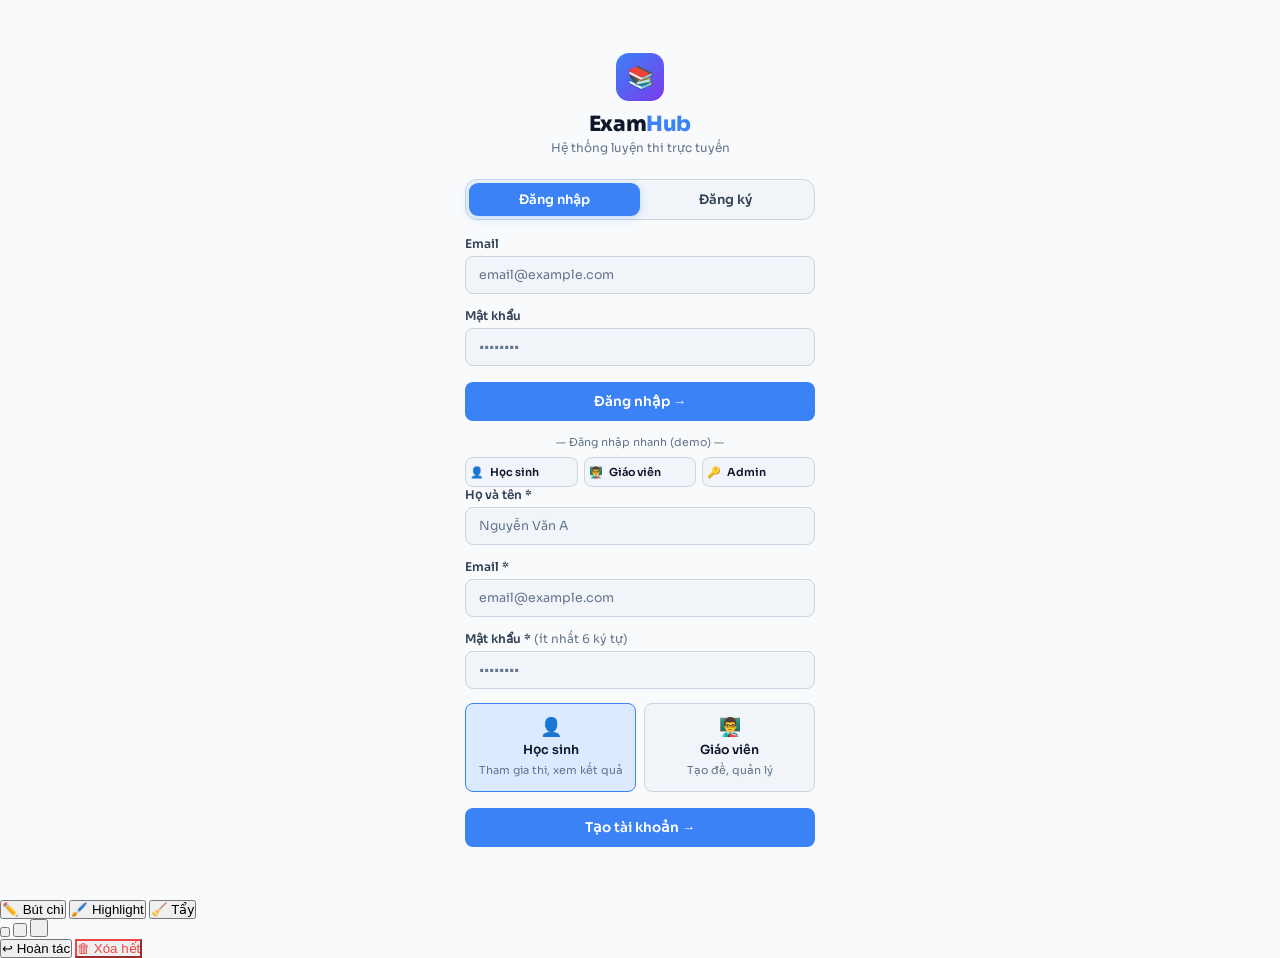
==== commit 8e9ec538: "update default db" ====
--- a/index.html
+++ b/index.html
@@ -8,36 +8,13 @@
 <title>ExamHub — Hệ thống thi trực tuyến</title>
 <link rel="preconnect" href="https://fonts.googleapis.com">
 <link rel="preconnect" href="https://fonts.gstatic.com" crossorigin>
-<link href="https://fonts.googleapis.com/css2?family=Sora:wght@300;400;500;600;700;800&family=JetBrains+Mono:wght@400;500;600&display=swap" rel="stylesheet">
+<link href="https://fonts.googleapis.com/css2?family=Sora:wght@400;600;700;800&family=JetBrains+Mono:wght@400;600&family=Roboto:wght@400;500;700&display=swap" rel="stylesheet">
 <script src="https://cdn.jsdelivr.net/npm/marked/marked.min.js" defer></script>
 <link rel="stylesheet" href="https://cdn.jsdelivr.net/npm/katex@0.16.7/dist/katex.min.css">
 <script src="https://cdn.jsdelivr.net/npm/katex@0.16.7/dist/katex.min.js" defer></script>
 <script src="https://cdn.jsdelivr.net/npm/katex@0.16.7/dist/contrib/auto-render.min.js" defer></script>
 <link rel="stylesheet" href="css/style.css">
-<style>
-/* Utility: spacers */
-.spacer-12{height:12px}.spacer-16{height:16px}.spacer-30{height:30px}
-/* Utility: visually hidden (accessibility) */
-.sr-only{position:absolute;width:1px;height:1px;padding:0;margin:-1px;overflow:hidden;clip:rect(0,0,0,0);border:0}
-</style>
-
-<style>
-/* ===== RESULT VIEW: trạng thái đáp án ===== */
-.oi.correct{background:var(--grn-s,rgba(34,197,94,.12))!important;border-color:var(--grn,#22c55e)!important;}
-.oi.wrong  {background:var(--red-s,rgba(239,68,68,.12))!important; border-color:var(--red,#ef4444)!important;}
-#result-ngrid .nqb{cursor:pointer}
-#result-ngrid .nqb.ans     {background:var(--grn);color:#fff;border-color:var(--grn);}
-#result-ngrid .nqb.wrong   {background:var(--red);color:#fff;border-color:var(--red);}
-#result-ngrid .nqb.partial {background:var(--org,#f97316);color:#fff;border-color:var(--org,#f97316);}
-#result-ngrid .nqb.flg     {background:var(--gold,#f59e0b);color:#fff;border-color:var(--gold,#f59e0b);}
-#result-ngrid .nqb.cur     {outline:2px solid var(--acc);outline-offset:2px;}
-/* TF buttons */
-.tf-btn.true-sel {background:var(--grn-s)!important;border-color:var(--grn)!important;color:var(--grn)!important;}
-.tf-btn.false-sel{background:var(--red-s)!important;border-color:var(--red)!important;color:var(--red)!important;}
-/* AI loading spinner */
-@keyframes spin{to{transform:rotate(360deg)}}
-.spin{display:inline-block;animation:spin .8s linear infinite;}
-</style>
+
 </head>
 
 <body>
@@ -161,7 +138,7 @@
       </div>
     </div>
     
-    <div class="fg" style="margin-bottom:0">
+    <div class="fg u-mb0" >
       <label>Mô tả</label>
       <textarea id="f-exam-desc" placeholder="Mô tả đề thi (không bắt buộc)..." style="min-height:60px"></textarea>
     </div>
@@ -197,7 +174,7 @@
         </select>
       </div>
     </div>
-    <div style="margin-bottom:12px">
+    <div class="u-mb12">
       <label style="font-size:12px;font-weight:600;color:var(--txt2);display:block;margin-bottom:8px">4 Đáp án (chọn đáp án đúng)</label>
       <div id="opts-input"></div>
     </div>
@@ -237,7 +214,7 @@
             <option value="multi">☑️ Trắc nghiệm nhiều đáp án</option>
           </select>
         </div>
-        <div class="fg" id="ai-short-unit" style="display:none">
+        <div class="fg u-hide" id="ai-short-unit" >
           <label>📏 Đơn vị (nếu có)</label>
           <input id="ai-short-unit-input" placeholder="VD: cm, kg, lần..." class="finp">
         </div>
@@ -287,7 +264,7 @@
       </div>
       
       <!-- Loading -->
-      <div id="ai-loading" style="display:none" class="ai-loading">
+      <div id="ai-loading"  class="ai-loading u-hide">
         <span class="spin">⚙️</span>AI đang tạo câu hỏi...
       </div>
       
@@ -295,7 +272,7 @@
       <div id="ai-token-cost" style="display:none;padding:8px 12px;border-radius:var(--rs);font-size:12px;font-weight:600;margin-top:6px;align-items:center;gap:7px"></div>
       
       <!-- Kết quả AI -->
-      <div id="ai-result" style="display:none">
+      <div id="ai-result" class="u-hide">
         <div style="font-size:12px;color:var(--pur);font-weight:600;margin-bottom:8px;display:flex;justify-content:space-between;align-items:center">
           <span id="ai-result-count">✅ Đã tạo 5 câu hỏi</span>
         </div>
@@ -313,7 +290,7 @@
     
     <div class="mactions">
       <button class="btn btn-g" onclick="closeModal('m-ai')">Hủy</button>
-      <button class="btn btn-pur" id="ai-import-btn" style="display:none" onclick="importAIQuestions()">📥 Import vào ngân hàng câu hỏi</button>
+      <button class="btn btn-pur u-hide" id="ai-import-btn"  onclick="importAIQuestions()">📥 Import vào ngân hàng câu hỏi</button>
     </div>
   </div>
 </div>
@@ -342,7 +319,7 @@
           <div class="ai-box-title">JSON Question Importer</div>
           <div class="ai-box-sub">Dán JSON câu hỏi (nhờ AI tạo) vào đây để import nhanh vào hệ thống</div>
         </div>
-        <button class="btn btn-g btn-sm" style="margin-left:auto" onclick="showJSONSample()">📄 Xem JSON mẫu</button>
+        <button class="btn btn-g btn-sm u-mla"  onclick="showJSONSample()">📄 Xem JSON mẫu</button>
       </div>
       <!-- Mode selector -->
       <div style="display:flex;gap:8px;margin-bottom:12px">
@@ -358,7 +335,7 @@
         </div>
       </div>
       <!-- Exam info (shown when mode=exam) -->
-      <div id="json-exam-info" style="display:none">
+      <div id="json-exam-info" class="u-hide">
         <div class="fg-row">
           <div class="fg"><label>Tên đề thi *</label><input id="json-exam-name" placeholder="VD: Đề Toán học kỳ 1 lớp 12" class="finp"></div>
           <div class="fg"><label>Thời gian (phút)</label><input id="json-exam-dur" type="number" value="90" min="5" class="finp"></div>
@@ -433,7 +410,7 @@
       <div id="json-validate-status" style="display:none;padding:10px 12px;border-radius:8px;font-size:12.5px;margin-top:6px"></div>
       <!-- Preview area -->
       <div id="json-preview-area" style="display:none;margin-top:12px">
-        <div class="sec-title" style="margin-bottom:8px">📋 Xem trước <span id="json-preview-count" style="color:var(--grn)"></span></div>
+        <div class="sec-title" style="margin-bottom:8px">📋 Xem trước <span id="json-preview-count" class="c-grn"></span></div>
         <div id="json-preview-list" class="ai-result" style="max-height:320px;overflow-y:auto"></div>
       </div>
     </div>
@@ -453,12 +430,12 @@
     <div style="background:var(--bg3);border:1px solid var(--bdr);border-radius:10px;padding:16px;margin-bottom:14px">
       <div style="font-size:12px;font-weight:700;color:var(--acc);margin-bottom:10px">💡 Prompt mẫu cho AI (ChatGPT, Gemini, Claude...)</div>
       <div id="json-sample-prompt" style="font-size:12px;line-height:1.7;color:var(--txt2);white-space:pre-wrap;font-family:var(--fm)"></div>
-      <button class="btn btn-pur btn-sm" style="margin-top:10px" onclick="copyJSONSamplePrompt()">📋 Copy prompt</button>
+      <button class="btn btn-pur btn-sm u-mt10"  onclick="copyJSONSamplePrompt()">📋 Copy prompt</button>
     </div>
     <div style="background:var(--bg3);border:1px solid var(--bdr);border-radius:10px;padding:16px">
       <div style="font-size:12px;font-weight:700;color:var(--grn);margin-bottom:10px">📦 Cấu trúc JSON câu hỏi</div>
       <pre id="json-sample-content" style="font-size:11px;line-height:1.6;color:var(--txt);overflow-x:auto;margin:0;font-family:var(--fm)"></pre>
-      <button class="btn btn-p btn-sm" style="margin-top:10px" onclick="copyJSONSample()">📋 Copy JSON mẫu</button>
+      <button class="btn btn-p btn-sm u-mt10"  onclick="copyJSONSample()">📋 Copy JSON mẫu</button>
     </div>
     <div class="mactions">
       <button class="btn btn-g" onclick="closeModal('m-json-sample');openModal('m-json')">← Quay lại</button>
@@ -480,9 +457,9 @@
       <div class="login-tab"    id="tab-register" onclick="switchTab('register')">Đăng ký</div>
     </div>
 
-    <div id="login-err" class="err-msg" style="display:none"></div>
-    <div id="reg-err"   class="err-msg" style="display:none"></div>
-    <div id="reg-suc"   class="suc-msg" style="display:none">✅ Đăng ký thành công! Đang chuyển về đăng nhập...</div>
+    <div id="login-err" class="err-msg u-hide" ></div>
+    <div id="reg-err"   class="err-msg u-hide" ></div>
+    <div id="reg-suc"   class="suc-msg u-hide" >✅ Đăng ký thành công! Đang chuyển về đăng nhập...</div>
 
     <div id="form-login">
       <div class="fg">
@@ -500,19 +477,19 @@
         <div style="font-size:11px;color:var(--txt3);text-align:center;margin-bottom:8px">— Đăng nhập nhanh (demo) —</div>
         <div style="display:grid;grid-template-columns:1fr 1fr 1fr;gap:6px">
           <button class="btn btn-g btn-sm" onclick="quickLogin('student')" style="font-size:11px;padding:7px 4px">
-            👤<br><span style="font-size:10px">Học sinh</span>
+            👤<br><span class="u-fs10">Học sinh</span>
           </button>
           <button class="btn btn-g btn-sm" onclick="quickLogin('teacher')" style="font-size:11px;padding:7px 4px">
-            👨‍🏫<br><span style="font-size:10px">Giáo viên</span>
+            👨‍🏫<br><span class="u-fs10">Giáo viên</span>
           </button>
           <button class="btn btn-g btn-sm" onclick="quickLogin('admin')" style="font-size:11px;padding:7px 4px">
-            🔑<br><span style="font-size:10px">Admin</span>
+            🔑<br><span class="u-fs10">Admin</span>
           </button>
         </div>
       </div>
     </div>
 
-    <div id="form-register" style="display:none">
+    <div id="form-register" class="u-hide">
       <div class="fg">
         <label class="flabel">Họ và tên *</label>
         <input class="finp" id="r-name" placeholder="Nguyễn Văn A" autocomplete="name">
@@ -541,7 +518,6 @@
     </div>
   </div>
 </div>
-
 
 <!-- ===== VIEW: DASHBOARD (STUDENT) ===== -->
 <div id="view-dashboard" class="view">
@@ -692,7 +668,6 @@
   </div>
 </div>
 
-
 <!-- ===== VIEW: ROOM DETAIL ===== -->
 <div id="view-room" class="view">
   <div class="shell">
@@ -713,7 +688,7 @@
     </aside>
     <div class="main">
       <div class="topbar">
-        <div class="tbc"><span onclick="goTo('dashboard')" style="cursor:pointer">ExamHub</span><span class="sep">›</span><span class="cur" id="room-bc">Phòng thi</span></div>
+        <div class="tbc"><span onclick="goTo('dashboard')" class="u-ptr">ExamHub</span><span class="sep">›</span><span class="cur" id="room-bc">Phòng thi</span></div>
         <div class="tbr" id="topbar-room"></div>
       </div>
       <div class="ca">
@@ -721,7 +696,7 @@
           <div class="back" onclick="goTo('dashboard')" role="button" tabindex="0" onkeydown="if(event.key==='Enter')goTo('dashboard')">← Quay lại trang chủ</div>
           <div class="card fi" style="display:flex;align-items:center;gap:16px;margin-bottom:18px">
             <div class="rico" id="room-det-ico" style="width:50px;height:50px;font-size:25px;background:var(--acc-s)">📐</div>
-            <div style="flex:1">
+            <div class="u-f1">
               <div style="display:flex;align-items:center;gap:9px;margin-bottom:5px">
                 <div style="font-size:18px;font-weight:800;letter-spacing:-.3px" id="room-det-name">Toán học</div>
                 <span class="badge b-grn" id="room-det-status">Đang mở</span>
@@ -752,7 +727,7 @@
           <div class="sec-title">🏆 Xếp hạng lớp</div>
           <div class="pc">
             <div class="ri"><span style="font-size:15px;width:20px">🥇</span><div class="ri-info"><div class="ri-title">Trần Minh Anh</div><div class="ri-time">9.4 TB</div></div><div class="ri-score c-gld">9.4</div></div>
-            <div class="ri"><span style="font-size:15px;width:20px">🥈</span><div class="ri-info"><div class="ri-title">Lê Hoàng Nam</div><div class="ri-time">8.9 TB</div></div><div class="ri-score" style="color:var(--txt2)">8.9</div></div>
+            <div class="ri"><span style="font-size:15px;width:20px">🥈</span><div class="ri-info"><div class="ri-title">Lê Hoàng Nam</div><div class="ri-time">8.9 TB</div></div><div class="ri-score u-dim" >8.9</div></div>
             <div class="ri" style="background:var(--acc-s);border-radius:7px;padding:5px 7px"><span style="font-size:15px;width:20px">🥉</span><div class="ri-info"><div class="ri-title c-acc">Bạn</div><div class="ri-time">8.6 TB</div></div><div class="ri-score c-acc">8.6</div></div>
           </div>
         </div>
@@ -767,13 +742,23 @@
     <div class="logo-ico" style="width:26px;height:26px;font-size:12px">📚</div>
     <div class="etitle-sm" id="et-name">Đề thi</div>
     <div class="etr">
+      <!-- Font size control -->
+      <div class="fs-ctrl" title="Cỡ chữ nội dung đề">
+        <button onclick="examFontSize(-1)" title="Giảm cỡ chữ">A−</button>
+        <span class="fs-val" id="exam-fs-val">16</span>
+        <button onclick="examFontSize(+1)" title="Tăng cỡ chữ">A+</button>
+      </div>
+      <!-- Draw toggle -->
+      <button id="draw-toggle-btn" onclick="toggleDrawMode()" title="Bật/tắt bút highlight lên đề">🖌️ Bút</button>
       <div class="autosave" id="autosave-ind"><div class="as-dot"></div><span id="as-txt">Tự động lưu</span></div>
       <div class="timer-box"><span>⏱</span><span class="tv" id="timer">89:59</span><span class="tlbl">còn lại</span></div>
       <button class="btn btn-g" style="padding:6px 12px;font-size:12px" onclick="openSubmitModal()">💾 Nộp bài</button>
     </div>
   </div>
   <div class="ema">
-    <div class="qpanel">
+    <div class="qpanel" id="exam-qpanel">
+      <!-- Drawing canvas overlay -->
+      <canvas id="draw-canvas"></canvas>
       <div class="qsl">📐 Câu hỏi trắc nghiệm</div>
       <div class="qnum" id="q-label">Câu 1 / 50</div>
       <div class="qtxt" id="q-text">Câu hỏi sẽ hiển thị ở đây.</div>
@@ -792,7 +777,7 @@
       </div>
     </div>
     <div class="navp">
-      <div class="navp-title"><span>Danh sách câu</span><span id="nav-answered" style="color:var(--grn)">0/50</span></div>
+      <div class="navp-title"><span>Danh sách câu</span><span id="nav-answered" class="c-grn">0/50</span></div>
       <div class="ngrid" id="ngrid"></div>
       <div class="nleg">
         <div class="nleg-i"><div class="nleg-d" style="background:var(--acc)"></div>Đã trả lời</div>
@@ -800,9 +785,9 @@
         <div class="nleg-i"><div class="nleg-d" style="background:var(--gold)"></div>Đã đánh dấu</div>
       </div>
       <div class="nsum">
-        <div class="nsum-r"><span style="color:var(--txt2)">Đã trả lời</span><span class="nsum-v c-grn" id="ns-ans">0</span></div>
-        <div class="nsum-r"><span style="color:var(--txt2)">Chưa trả lời</span><span class="nsum-v c-red" id="ns-todo">50</span></div>
-        <div class="nsum-r"><span style="color:var(--txt2)">Đánh dấu</span><span class="nsum-v c-gld" id="ns-flg">0</span></div>
+        <div class="nsum-r"><span class="u-dim">Đã trả lời</span><span class="nsum-v c-grn" id="ns-ans">0</span></div>
+        <div class="nsum-r"><span class="u-dim">Chưa trả lời</span><span class="nsum-v c-red" id="ns-todo">50</span></div>
+        <div class="nsum-r"><span class="u-dim">Đánh dấu</span><span class="nsum-v c-gld" id="ns-flg">0</span></div>
       </div>
       <button class="sub-btn" onclick="openSubmitModal()">🏁 Nộp bài</button>
     </div>
@@ -821,6 +806,14 @@
     <div class="logo-ico" style="width:26px;height:26px;font-size:12px">🏆</div>
     <div class="etitle-sm" id="result-et-name">Kết quả thi</div>
     <div class="etr">
+      <!-- Font size control -->
+      <div class="fs-ctrl" title="Cỡ chữ nội dung đề">
+        <button onclick="examFontSize(-1)" title="Giảm cỡ chữ">A−</button>
+        <span class="fs-val" id="result-fs-val">16</span>
+        <button onclick="examFontSize(+1)" title="Tăng cỡ chữ">A+</button>
+      </div>
+      <!-- Draw toggle -->
+      <button id="draw-toggle-btn-result" onclick="toggleDrawMode()" title="Bút highlight lên đề">🖌️ Bút</button>
       <div class="timer-box" style="background:var(--grn-s);color:var(--grn);border:1px solid var(--grn)">
         <span>🎯</span><span class="tv" id="result-score-display">8.5</span><span class="tlbl">điểm</span>
       </div>
@@ -830,7 +823,9 @@
 
   <div class="ema">
     <!-- Cột trái: Đề bài + Đáp án + Lời giải -->
-    <div class="qpanel">
+    <div class="qpanel" id="result-qpanel">
+      <!-- Drawing canvas overlay -->
+      <canvas id="draw-canvas-result"></canvas>
       <div class="qsl" id="result-qsl">📋 Câu hỏi và đáp án</div>
       <div class="qnum" id="result-q-label">Câu 1 / 15</div>
       <div class="qtxt" id="result-q-text"></div>
@@ -851,7 +846,7 @@
 
     <!-- Cột phải: Danh sách câu + thống kê -->
     <div class="navp">
-      <div class="navp-title"><span>Danh sách câu</span><span id="result-nav-answered" style="color:var(--grn)">0/15</span></div>
+      <div class="navp-title"><span>Danh sách câu</span><span id="result-nav-answered" class="c-grn">0/15</span></div>
       <div class="ngrid" id="result-ngrid"></div>
       <div class="nleg">
         <div class="nleg-i"><div class="nleg-d" style="background:var(--grn)"></div>Đúng</div>
@@ -859,8 +854,8 @@
         <div class="nleg-i"><div class="nleg-d" style="background:var(--bgh);border:1px solid var(--bdr)"></div>Bỏ qua</div>
       </div>
       <div class="nsum">
-        <div class="nsum-r"><span style="color:var(--txt2)">Đúng</span><span class="nsum-v c-grn" id="result-correct-count">0</span></div>
-        <div class="nsum-r"><span style="color:var(--txt2)">Sai</span><span class="nsum-v c-red" id="result-wrong-count">0</span></div>
+        <div class="nsum-r"><span class="u-dim">Đúng</span><span class="nsum-v c-grn" id="result-correct-count">0</span></div>
+        <div class="nsum-r"><span class="u-dim">Sai</span><span class="nsum-v c-red" id="result-wrong-count">0</span></div>
       </div>
       <button class="btn btn-g" onclick="goTo('dashboard')" style="width:100%;margin-top:12px">← Về trang chủ</button>
     </div>
@@ -881,7 +876,7 @@
       </div>
     </aside>
     <div class="main">
-      <div class="topbar"><div class="tbc"><span onclick="goTo('dashboard')" style="cursor:pointer">ExamHub</span><span class="sep">›</span><span class="cur">Lịch sử thi</span></div><div class="tbr" id="topbar-history"></div></div>
+      <div class="topbar"><div class="tbc"><span onclick="goTo('dashboard')" class="u-ptr">ExamHub</span><span class="sep">›</span><span class="cur">Lịch sử thi</span></div><div class="tbr" id="topbar-history"></div></div>
       <div class="ca">
         <div class="cm">
           <div class="ph fi"><div class="ph-title">Lịch sử thi 📋</div><div class="ph-sub">Xem lại toàn bộ bài thi đã hoàn thành</div></div>
@@ -896,14 +891,14 @@
 <div id="view-admin" class="view">
   <div class="shell">
     <aside class="sidebar">
-      <div class="s-logo"><div class="logo-ico" style="background:linear-gradient(135deg,#f87171,#f43f5e)">⚙️</div><div class="logo-txt">Exam<span style="color:var(--red)">Admin</span></div></div>
+      <div class="s-logo"><div class="logo-ico" style="background:linear-gradient(135deg,#f87171,#f43f5e)">⚙️</div><div class="logo-txt">Exam<span class="c-red">Admin</span></div></div>
       <div class="s-sec">
         <div class="s-lbl">Quản trị</div>
         <div class="nav on" onclick="goTo('admin')"><span class="ni">📊</span>Dashboard</div>
         <div class="nav" onclick="goTo('admin-rooms')"><span class="ni">🚪</span>Quản lý phòng thi</div>
         <div class="nav" onclick="goTo('admin-exams')"><span class="ni">📄</span>Quản lý đề thi</div>
         <div class="nav" onclick="goTo('admin-questions')"><span class="ni">❓</span>Ngân hàng câu hỏi</div>
-        <div class="nav admin-only-nav" onclick="goTo('admin-api')" style="display:none"><span class="ni">🔑</span>Quản lý API</div>
+        <div class="nav admin-only-nav u-hide" onclick="goTo('admin-api')" ><span class="ni">🔑</span>Quản lý API</div>
       </div>
       <div class="s-sec">
         <div class="s-lbl">Người dùng</div>
@@ -983,19 +978,19 @@
 <div id="view-admin-rooms" class="view">
   <div class="shell">
     <aside class="sidebar">
-      <div class="s-logo"><div class="logo-ico" style="background:linear-gradient(135deg,#f87171,#f43f5e)">⚙️</div><div class="logo-txt">Exam<span style="color:var(--red)">Admin</span></div></div>
+      <div class="s-logo"><div class="logo-ico" style="background:linear-gradient(135deg,#f87171,#f43f5e)">⚙️</div><div class="logo-txt">Exam<span class="c-red">Admin</span></div></div>
       <div class="s-sec">
         <div class="s-lbl">Quản trị</div>
         <div class="nav" onclick="goTo('admin')"><span class="ni">📊</span>Dashboard</div>
         <div class="nav on" onclick="goTo('admin-rooms')"><span class="ni">🚪</span>Quản lý phòng thi</div>
         <div class="nav" onclick="goTo('admin-exams')"><span class="ni">📄</span>Quản lý đề thi</div>
         <div class="nav" onclick="goTo('admin-questions')"><span class="ni">❓</span>Ngân hàng câu hỏi</div>
-        <div class="nav admin-only-nav" onclick="goTo('admin-api')" style="display:none"><span class="ni">🔑</span>Quản lý API</div>
+        <div class="nav admin-only-nav u-hide" onclick="goTo('admin-api')" ><span class="ni">🔑</span>Quản lý API</div>
       </div>
       <div class="s-foot"><div class="umini"><div class="ava-s red" id="sb-admin-ava-rooms">AD</div><div class="umini-info"><div class="umini-name" id="sb-admin-name-rooms">Admin</div><div class="umini-role">Quản trị viên</div></div><span style="font-size:11px;color:var(--txt3);cursor:pointer" onclick="doLogout()" role="button" aria-label="Đăng xuất" tabindex="0">⏏</span></div></div>
     </aside>
     <div class="main">
-      <div class="topbar"><div class="tbc"><span onclick="goTo('admin')" style="cursor:pointer">ExamAdmin</span><span class="sep">›</span><span class="cur">Phòng thi</span></div><div class="tbr" id="topbar-admin-rooms"><button class="btn btn-p btn-sm" onclick="openRoomModal()">➕ Tạo phòng mới</button></div></div>
+      <div class="topbar"><div class="tbc"><span onclick="goTo('admin')" class="u-ptr">ExamAdmin</span><span class="sep">›</span><span class="cur">Phòng thi</span></div><div class="tbr" id="topbar-admin-rooms"><button class="btn btn-p btn-sm" onclick="openRoomModal()">➕ Tạo phòng mới</button></div></div>
       <div class="cm">
         <div class="ph fi"><div class="ph-title">Quản lý phòng thi 🚪</div><div class="ph-sub">Tạo, chỉnh sửa và quản lý các phòng thi trong hệ thống</div></div>
         <div class="tbl-wrap fi">
@@ -1014,19 +1009,19 @@
 <div id="view-admin-exams" class="view">
   <div class="shell">
     <aside class="sidebar">
-      <div class="s-logo"><div class="logo-ico" style="background:linear-gradient(135deg,#f87171,#f43f5e)">⚙️</div><div class="logo-txt">Exam<span style="color:var(--red)">Admin</span></div></div>
+      <div class="s-logo"><div class="logo-ico" style="background:linear-gradient(135deg,#f87171,#f43f5e)">⚙️</div><div class="logo-txt">Exam<span class="c-red">Admin</span></div></div>
       <div class="s-sec">
         <div class="s-lbl">Quản trị</div>
         <div class="nav" onclick="goTo('admin')"><span class="ni">📊</span>Dashboard</div>
         <div class="nav" onclick="goTo('admin-rooms')"><span class="ni">🚪</span>Quản lý phòng thi</div>
         <div class="nav on" onclick="goTo('admin-exams')"><span class="ni">📄</span>Quản lý đề thi</div>
         <div class="nav" onclick="goTo('admin-questions')"><span class="ni">❓</span>Ngân hàng câu hỏi</div>
-        <div class="nav admin-only-nav" onclick="goTo('admin-api')" style="display:none"><span class="ni">🔑</span>Quản lý API</div>
+        <div class="nav admin-only-nav u-hide" onclick="goTo('admin-api')" ><span class="ni">🔑</span>Quản lý API</div>
       </div>
       <div class="s-foot"><div class="umini"><div class="ava-s red" id="sb-admin-ava-exams">AD</div><div class="umini-info"><div class="umini-name" id="sb-admin-name-exams">Admin</div><div class="umini-role">Quản trị viên</div></div><span style="font-size:11px;color:var(--txt3);cursor:pointer" onclick="doLogout()" role="button" aria-label="Đăng xuất" tabindex="0">⏏</span></div></div>
     </aside>
     <div class="main">
-      <div class="topbar"><div class="tbc"><span onclick="goTo('admin')" style="cursor:pointer">ExamAdmin</span><span class="sep">›</span><span class="cur">Đề thi</span></div><div class="tbr" id="topbar-admin-exams"><button class="btn btn-g btn-sm" onclick="openJSONModal('exam')">📋 Tạo đề từ JSON</button><button class="btn btn-p btn-sm" onclick="openExamModal()">➕ Tạo đề thi</button></div></div>
+      <div class="topbar"><div class="tbc"><span onclick="goTo('admin')" class="u-ptr">ExamAdmin</span><span class="sep">›</span><span class="cur">Đề thi</span></div><div class="tbr" id="topbar-admin-exams"><button class="btn btn-g btn-sm" onclick="openJSONModal('exam')">📋 Tạo đề từ JSON</button><button class="btn btn-p btn-sm" onclick="openExamModal()">➕ Tạo đề thi</button></div></div>
       <div class="cm">
         <div class="ph fi"><div class="ph-title">Quản lý đề thi 📄</div><div class="ph-sub">Tạo và quản lý các đề thi cho từng phòng</div></div>
         <div class="tbl-wrap fi">
@@ -1045,19 +1040,19 @@
 <div id="view-admin-questions" class="view">
   <div class="shell">
     <aside class="sidebar">
-      <div class="s-logo"><div class="logo-ico" style="background:linear-gradient(135deg,#f87171,#f43f5e)">⚙️</div><div class="logo-txt">Exam<span style="color:var(--red)">Admin</span></div></div>
+      <div class="s-logo"><div class="logo-ico" style="background:linear-gradient(135deg,#f87171,#f43f5e)">⚙️</div><div class="logo-txt">Exam<span class="c-red">Admin</span></div></div>
       <div class="s-sec">
         <div class="s-lbl">Quản trị</div>
         <div class="nav" onclick="goTo('admin')"><span class="ni">📊</span>Dashboard</div>
         <div class="nav" onclick="goTo('admin-rooms')"><span class="ni">🚪</span>Quản lý phòng thi</div>
         <div class="nav" onclick="goTo('admin-exams')"><span class="ni">📄</span>Quản lý đề thi</div>
         <div class="nav on" onclick="goTo('admin-questions')"><span class="ni">❓</span>Ngân hàng câu hỏi</div>
-        <div class="nav admin-only-nav" onclick="goTo('admin-api')" style="display:none"><span class="ni">🔑</span>Quản lý API</div>
+        <div class="nav admin-only-nav u-hide" onclick="goTo('admin-api')" ><span class="ni">🔑</span>Quản lý API</div>
       </div>
       <div class="s-foot"><div class="umini"><div class="ava-s red" id="sb-admin-ava-qs">AD</div><div class="umini-info"><div class="umini-name" id="sb-admin-name-qs">Admin</div><div class="umini-role">Quản trị viên</div></div><span style="font-size:11px;color:var(--txt3);cursor:pointer" onclick="doLogout()" role="button" aria-label="Đăng xuất" tabindex="0">⏏</span></div></div>
     </aside>
     <div class="main">
-      <div class="topbar"><div class="tbc"><span onclick="goTo('admin')" style="cursor:pointer">ExamAdmin</span><span class="sep">›</span><span class="cur">Ngân hàng câu hỏi</span></div><div class="tbr" id="topbar-admin-questions"><button class="btn btn-g btn-sm" onclick="openJSONModal('questions')">📋 Import JSON</button><button class="btn btn-pur btn-sm" onclick="openAIModal()">✨ AI Sinh câu hỏi</button><button class="btn btn-p btn-sm" onclick="openQuestionModal()">➕ Thêm thủ công</button></div></div>
+      <div class="topbar"><div class="tbc"><span onclick="goTo('admin')" class="u-ptr">ExamAdmin</span><span class="sep">›</span><span class="cur">Ngân hàng câu hỏi</span></div><div class="tbr" id="topbar-admin-questions"><button class="btn btn-g btn-sm" onclick="openJSONModal('questions')">📋 Import JSON</button><button class="btn btn-pur btn-sm" onclick="openAIModal()">✨ AI Sinh câu hỏi</button><button class="btn btn-p btn-sm" onclick="openQuestionModal()">➕ Thêm thủ công</button></div></div>
       <div class="cm">
         <div class="ph fi"><div class="ph-title">Ngân hàng câu hỏi ❓</div><div class="ph-sub">Thêm câu hỏi thủ công hoặc dùng AI để tạo nhanh</div></div>
         <div class="tbl-wrap fi">
@@ -1092,19 +1087,19 @@
 <div id="view-admin-api" class="view">
   <div class="shell">
     <aside class="sidebar">
-      <div class="s-logo"><div class="logo-ico" style="background:linear-gradient(135deg,#f87171,#f43f5e)">⚙️</div><div class="logo-txt">Exam<span style="color:var(--red)">Admin</span></div></div>
+      <div class="s-logo"><div class="logo-ico" style="background:linear-gradient(135deg,#f87171,#f43f5e)">⚙️</div><div class="logo-txt">Exam<span class="c-red">Admin</span></div></div>
       <div class="s-sec">
         <div class="s-lbl">Quản trị</div>
         <div class="nav" onclick="goTo('admin')"><span class="ni">📊</span>Dashboard</div>
         <div class="nav" onclick="goTo('admin-rooms')"><span class="ni">🚪</span>Quản lý phòng thi</div>
         <div class="nav" onclick="goTo('admin-exams')"><span class="ni">📄</span>Quản lý đề thi</div>
         <div class="nav" onclick="goTo('admin-questions')"><span class="ni">❓</span>Ngân hàng câu hỏi</div>
-        <div class="nav on admin-only-nav" onclick="goTo('admin-api')" style="display:none"><span class="ni">🔑</span>Quản lý API</div>
+        <div class="nav on admin-only-nav u-hide" onclick="goTo('admin-api')" ><span class="ni">🔑</span>Quản lý API</div>
       </div>
       <div class="s-foot"><div class="umini"><div class="ava-s red" id="sb-admin-ava-api">AD</div><div class="umini-info"><div class="umini-name" id="sb-admin-name-api">Admin</div><div class="umini-role">Quản trị viên</div></div><span style="font-size:11px;color:var(--txt3);cursor:pointer" onclick="doLogout()" role="button" aria-label="Đăng xuất" tabindex="0">⏏</span></div></div>
     </aside>
     <div class="main">
-      <div class="topbar"><div class="tbc"><span onclick="goTo('admin')" style="cursor:pointer">ExamAdmin</span><span class="sep">›</span><span class="cur">Quản lý API & Token</span></div><div class="tbr" id="topbar-admin-api"></div></div>
+      <div class="topbar"><div class="tbc"><span onclick="goTo('admin')" class="u-ptr">ExamAdmin</span><span class="sep">›</span><span class="cur">Quản lý API & Token</span></div><div class="tbr" id="topbar-admin-api"></div></div>
       <div class="cm">
         <div class="ph fi"><div class="ph-title">Quản lý API & Token 🔋</div><div class="ph-sub">Cấu hình API key cho AI và phân phát token cho người dùng.</div></div>
 
@@ -1142,7 +1137,7 @@
         </div>
 
         <!-- ACTIVE PROVIDER SELECTOR -->
-        <div class="card fi" style="margin-bottom:16px">
+        <div class="card fi u-mb16" >
           <div class="card-hd"><div class="card-title">🎯 Nhà cung cấp AI đang dùng</div></div>
           <div style="font-size:12px;color:var(--txt2);margin-bottom:12px">Chọn nhà cung cấp AI mặc định cho tất cả chức năng AI (sinh câu hỏi, phân loại, tính IRT...)</div>
           <div style="display:grid;grid-template-columns:repeat(4,1fr);gap:9px" id="provider-selector">
@@ -1171,26 +1166,26 @@
         </div>
 
         <!-- OPENROUTER -->
-        <div class="card fi" style="margin-bottom:16px">
+        <div class="card fi u-mb16" >
           <div style="display:flex;align-items:center;gap:13px;margin-bottom:16px">
             <div style="width:44px;height:44px;border-radius:11px;background:linear-gradient(135deg,#6366f1,#8b5cf6);display:flex;align-items:center;justify-content:center;font-size:22px;flex-shrink:0">🌐</div>
             <div>
               <div style="font-size:14px;font-weight:700">OpenRouter <span class="badge b-grn" style="font-size:9px;vertical-align:middle">Khuyến nghị</span></div>
               <div style="font-size:11.5px;color:var(--txt2)">200+ model qua 1 API key — Gemini, Claude, GPT, Llama, DeepSeek...</div>
             </div>
-            <div style="margin-left:auto"><span class="badge" id="openrouter-api-status" style="background:var(--bgh);color:var(--txt3);border:1px solid var(--bdr)">Chưa cấu hình</span></div>
+            <div class="u-mla"><span class="badge" id="openrouter-api-status" style="background:var(--bgh);color:var(--txt3);border:1px solid var(--bdr)">Chưa cấu hình</span></div>
           </div>
           <div style="background:var(--acc-s);border:1px solid rgba(79,142,247,.2);border-radius:var(--rs);padding:9px 12px;margin-bottom:11px;font-size:11.5px;color:var(--txt2)">
             💡 Lấy API key miễn phí tại <a href="https://openrouter.ai/keys" target="_blank" style="color:var(--acc);text-decoration:none;font-weight:600">openrouter.ai/keys</a>. Nhiều model FREE như <strong>google/gemini-2.0-flash-exp:free</strong>, <strong>deepseek/deepseek-chat</strong>
           </div>
-          <div class="fg" style="margin-bottom:10px">
+          <div class="fg u-mb10" >
             <label>API Key <span style="font-size:11px;color:var(--txt3)">(bắt đầu bằng sk-or-...)</span></label>
             <div style="display:flex;gap:9px">
               <input type="password" id="api-openrouter-key" style="flex:1;padding:10px 13px;background:var(--bg3);border:1px solid var(--bdr);border-radius:var(--rs);color:var(--txt);font-family:var(--fm);font-size:12px;outline:none" placeholder="sk-or-v1-...">
               <button class="btn btn-g btn-sm" onclick="toggleApiVisibility('api-openrouter-key')" style="padding:10px 13px">👁️</button>
             </div>
           </div>
-          <div class="fg" style="margin-bottom:12px">
+          <div class="fg u-mb12" >
             <label>Model mặc định</label>
             <select id="api-openrouter-model" style="width:100%;padding:10px 13px;background:var(--bg3);border:1px solid var(--bdr);border-radius:var(--rs);color:var(--txt);font-family:var(--f);font-size:12.5px;outline:none">
               <option value="deepseek/deepseek-chat">deepseek/deepseek-chat ✨ RẺ NHẤT, tiếng Việt tốt</option>
@@ -1207,7 +1202,7 @@
           <div style="display:flex;gap:9px">
             <button class="btn btn-p btn-sm" onclick="saveApiKey('openrouter')">💾 Lưu key</button>
             <button class="btn btn-g btn-sm" id="test-openrouter-btn" onclick="testApiKey('openrouter')">🧪 Kiểm tra</button>
-            <button class="btn btn-r btn-sm" onclick="clearApiKey('openrouter')" style="margin-left:auto">🗑 Xóa key</button>
+            <button class="btn btn-r btn-sm u-mla" onclick="clearApiKey('openrouter')" >🗑 Xóa key</button>
           </div>
           <div id="openrouter-api-test-result" style="display:none;margin-top:10px;padding:10px 12px;border-radius:var(--rs);font-size:12px"></div>
         </div>
@@ -1221,8 +1216,8 @@
           <div class="fg">
             <label>Nội dung đề thi</label>
             <textarea id="import-exam-text" rows="8" class="finp" placeholder="Ví dụ:&#10;Câu 1: ...&#10;A. ...&#10;B. ...&#10;C. ...&#10;D. ...&#10;Đáp án: A"></textarea>
-            <div style="margin-top:8px">
-              <input type="file" id="import-file-input" accept=".txt" style="display:none" onchange="loadTextFromFile(this)">
+            <div class="u-mt8">
+              <input type="file" id="import-file-input" accept=".txt" class="u-hide" onchange="loadTextFromFile(this)">
               <button class="btn btn-g btn-sm" onclick="document.getElementById('import-file-input').click()">📂 Chọn file .txt</button>
               <button class="btn btn-p btn-sm" id="analyze-exam-btn" onclick="analyzeExamText()">🔍 Phân tích bằng AI</button>
             </div>
@@ -1237,23 +1232,23 @@
         </div>
 
         <!-- ANTHROPIC CLAUDE -->
-        <div class="card fi" style="margin-bottom:16px">
+        <div class="card fi u-mb16" >
           <div style="display:flex;align-items:center;gap:13px;margin-bottom:16px">
             <div style="width:44px;height:44px;border-radius:11px;background:linear-gradient(135deg,#7c3aed,#a78bfa);display:flex;align-items:center;justify-content:center;font-size:22px;flex-shrink:0">✨</div>
             <div>
               <div style="font-size:14px;font-weight:700">Anthropic Claude</div>
               <div style="font-size:11.5px;color:var(--txt2)">Dùng cho: sinh câu hỏi AI, phân loại dạng bài, tính IRT</div>
             </div>
-            <div style="margin-left:auto"><span class="badge" id="claude-api-status" style="background:var(--bgh);color:var(--txt3);border:1px solid var(--bdr)">Chưa cấu hình</span></div>
+            <div class="u-mla"><span class="badge" id="claude-api-status" style="background:var(--bgh);color:var(--txt3);border:1px solid var(--bdr)">Chưa cấu hình</span></div>
           </div>
-          <div class="fg" style="margin-bottom:10px">
+          <div class="fg u-mb10" >
             <label>API Key <span style="font-size:11px;color:var(--txt3)">(bắt đầu bằng sk-ant-...)</span></label>
             <div style="display:flex;gap:9px">
               <input type="password" id="api-claude-key" class="fg" style="flex:1;padding:10px 13px;background:var(--bg3);border:1px solid var(--bdr);border-radius:var(--rs);color:var(--txt);font-family:var(--fm);font-size:12px;outline:none" placeholder="sk-ant-api03-...">
               <button class="btn btn-g btn-sm" onclick="toggleApiVisibility('api-claude-key')" style="padding:10px 13px">👁️</button>
             </div>
           </div>
-          <div class="fg" style="margin-bottom:12px">
+          <div class="fg u-mb12" >
             <label>Model mặc định</label>
             <select id="api-claude-model" style="width:100%;padding:10px 13px;background:var(--bg3);border:1px solid var(--bdr);border-radius:var(--rs);color:var(--txt);font-family:var(--f);font-size:12.5px;outline:none">
               <option value="claude-sonnet-4-20250514">claude-sonnet-4-20250514 (Khuyến nghị)</option>
@@ -1264,29 +1259,29 @@
           <div style="display:flex;gap:9px">
             <button class="btn btn-p btn-sm" onclick="saveApiKey('claude')">💾 Lưu key Claude</button>
             <button class="btn btn-g btn-sm" onclick="testApiKey('claude')" id="test-claude-btn">🧪 Kiểm tra kết nối</button>
-            <button class="btn btn-r btn-sm" onclick="clearApiKey('claude')" style="margin-left:auto">🗑 Xóa key</button>
+            <button class="btn btn-r btn-sm u-mla" onclick="clearApiKey('claude')" >🗑 Xóa key</button>
           </div>
           <div id="claude-api-test-result" style="display:none;margin-top:10px;padding:10px 12px;border-radius:var(--rs);font-size:12px"></div>
         </div>
 
         <!-- OPENAI -->
-        <div class="card fi" style="margin-bottom:16px">
+        <div class="card fi u-mb16" >
           <div style="display:flex;align-items:center;gap:13px;margin-bottom:16px">
             <div style="width:44px;height:44px;border-radius:11px;background:linear-gradient(135deg,#10b981,#059669);display:flex;align-items:center;justify-content:center;font-size:22px;flex-shrink:0">🤖</div>
             <div>
               <div style="font-size:14px;font-weight:700">OpenAI (GPT)</div>
               <div style="font-size:11.5px;color:var(--txt2)">Tùy chọn: có thể dùng thay thế hoặc song song Claude</div>
             </div>
-            <div style="margin-left:auto"><span class="badge" id="openai-api-status" style="background:var(--bgh);color:var(--txt3);border:1px solid var(--bdr)">Chưa cấu hình</span></div>
+            <div class="u-mla"><span class="badge" id="openai-api-status" style="background:var(--bgh);color:var(--txt3);border:1px solid var(--bdr)">Chưa cấu hình</span></div>
           </div>
-          <div class="fg" style="margin-bottom:10px">
+          <div class="fg u-mb10" >
             <label>API Key <span style="font-size:11px;color:var(--txt3)">(bắt đầu bằng sk-...)</span></label>
             <div style="display:flex;gap:9px">
               <input type="password" id="api-openai-key" style="flex:1;padding:10px 13px;background:var(--bg3);border:1px solid var(--bdr);border-radius:var(--rs);color:var(--txt);font-family:var(--fm);font-size:12px;outline:none" placeholder="sk-...">
               <button class="btn btn-g btn-sm" onclick="toggleApiVisibility('api-openai-key')" style="padding:10px 13px">👁️</button>
             </div>
           </div>
-          <div class="fg" style="margin-bottom:12px">
+          <div class="fg u-mb12" >
             <label>Model mặc định</label>
             <select id="api-openai-model" style="width:100%;padding:10px 13px;background:var(--bg3);border:1px solid var(--bdr);border-radius:var(--rs);color:var(--txt);font-family:var(--f);font-size:12.5px;outline:none">
               <option value="gpt-4o">gpt-4o (Khuyến nghị)</option>
@@ -1297,29 +1292,29 @@
           <div style="display:flex;gap:9px">
             <button class="btn btn-p btn-sm" onclick="saveApiKey('openai')">💾 Lưu key OpenAI</button>
             <button class="btn btn-g btn-sm" onclick="testApiKey('openai')" id="test-openai-btn">🧪 Kiểm tra kết nối</button>
-            <button class="btn btn-r btn-sm" onclick="clearApiKey('openai')" style="margin-left:auto">🗑 Xóa key</button>
+            <button class="btn btn-r btn-sm u-mla" onclick="clearApiKey('openai')" >🗑 Xóa key</button>
           </div>
           <div id="openai-api-test-result" style="display:none;margin-top:10px;padding:10px 12px;border-radius:var(--rs);font-size:12px"></div>
         </div>
 
         <!-- GEMINI -->
-        <div class="card fi" style="margin-bottom:16px">
+        <div class="card fi u-mb16" >
           <div style="display:flex;align-items:center;gap:13px;margin-bottom:16px">
             <div style="width:44px;height:44px;border-radius:11px;background:linear-gradient(135deg,#f97316,#ef4444);display:flex;align-items:center;justify-content:center;font-size:22px;flex-shrink:0">💎</div>
             <div>
               <div style="font-size:14px;font-weight:700">Google Gemini</div>
               <div style="font-size:11.5px;color:var(--txt2)">Tùy chọn: tích hợp Gemini API từ Google AI Studio</div>
             </div>
-            <div style="margin-left:auto"><span class="badge" id="gemini-api-status" style="background:var(--bgh);color:var(--txt3);border:1px solid var(--bdr)">Chưa cấu hình</span></div>
+            <div class="u-mla"><span class="badge" id="gemini-api-status" style="background:var(--bgh);color:var(--txt3);border:1px solid var(--bdr)">Chưa cấu hình</span></div>
           </div>
-          <div class="fg" style="margin-bottom:10px">
+          <div class="fg u-mb10" >
             <label>API Key <span style="font-size:11px;color:var(--txt3)">(từ Google AI Studio)</span></label>
             <div style="display:flex;gap:9px">
               <input type="password" id="api-gemini-key" style="flex:1;padding:10px 13px;background:var(--bg3);border:1px solid var(--bdr);border-radius:var(--rs);color:var(--txt);font-family:var(--fm);font-size:12px;outline:none" placeholder="AIzaSy...">
               <button class="btn btn-g btn-sm" onclick="toggleApiVisibility('api-gemini-key')" style="padding:10px 13px">👁️</button>
             </div>
           </div>
-          <div class="fg" style="margin-bottom:12px">
+          <div class="fg u-mb12" >
             <label>Model mặc định</label>
             <select id="api-gemini-model" style="width:100%;padding:10px 13px;background:var(--bg3);border:1px solid var(--bdr);border-radius:var(--rs);color:var(--txt);font-family:var(--f);font-size:12.5px;outline:none">
               <option value="gemini-2.0-flash">gemini-2.0-flash (Khuyến nghị)</option>
@@ -1330,7 +1325,7 @@
           <div style="display:flex;gap:9px">
             <button class="btn btn-p btn-sm" onclick="saveApiKey('gemini')">💾 Lưu key Gemini</button>
             <button class="btn btn-g btn-sm" onclick="testApiKey('gemini')" id="test-gemini-btn">🧪 Kiểm tra kết nối</button>
-            <button class="btn btn-r btn-sm" onclick="clearApiKey('gemini')" style="margin-left:auto">🗑 Xóa key</button>
+            <button class="btn btn-r btn-sm u-mla" onclick="clearApiKey('gemini')" >🗑 Xóa key</button>
           </div>
           <div id="gemini-api-test-result" style="display:none;margin-top:10px;padding:10px 12px;border-radius:var(--rs);font-size:12px"></div>
         </div>
@@ -1367,13 +1362,11 @@
   </div>
 </div>
 
-
 <!-- ===== TRIAL EXAM BANNER ===== -->
-<div id="trial-banner" style="display:none;position:fixed;top:54px;left:0;right:0;background:linear-gradient(90deg,var(--gold),var(--org));color:#fff;text-align:center;padding:7px 16px;font-size:12.5px;font-weight:600;z-index:99;align-items:center;justify-content:center;gap:10px">
+<div id="trial-banner" style="display:none;position:fixed;top:50px;left:0;right:0;background:linear-gradient(90deg,var(--gold),var(--org));color:#fff;text-align:center;padding:7px 16px;font-size:12.5px;font-weight:600;z-index:99;align-items:center;justify-content:center;gap:10px">
   <span>🧪 CHẾ ĐỘ LÀM THỬ — Kết quả sẽ KHÔNG được lưu lại</span>
   <button onclick="exitTrialMode()" style="background:rgba(255,255,255,.25);border:1px solid rgba(255,255,255,.5);color:#fff;border-radius:6px;padding:3px 10px;font-size:11px;cursor:pointer;font-family:var(--f)">Thoát thử</button>
 </div>
-
 
 <!-- FULLSCREEN EDITORS -->
 <div class="fs-editor" id="fs-question">
@@ -1388,29 +1381,29 @@
   <div class="fs-body">
     <div class="fs-form" id="fsq-form">
       <div class="fs-section">📋 Thông tin cơ bản</div>
-      <div class="fg-row" style="margin-bottom:12px">
-        <div class="fg" style="margin-bottom:0"><label>Mã bài</label><input id="fsq-code" placeholder="VD: MATH-2024-001" class="finp" oninput="debouncePreview()"></div>
-        <div class="fg" style="margin-bottom:0"><label>Điểm mặc định</label><input id="fsq-score" type="number" value="1" min="0" step="0.25" class="finp" oninput="debouncePreview()"></div>
-      </div>
-      <div class="fg-row" style="margin-bottom:12px">
-        <div class="fg" style="margin-bottom:0"><label>Môn học</label><select id="fsq-subject" class="finp"><option value="math">📐 Toán học</option><option value="physics">⚛️ Vật lý</option><option value="chemistry">🧪 Hóa học</option><option value="english">🌐 Tiếng Anh</option><option value="history">📖 Lịch sử</option><option value="biology">🔬 Sinh học</option></select></div>
-        <div class="fg" style="margin-bottom:0"><label>Độ khó</label><select id="fsq-diff" class="finp"><option value="easy">🟢 Dễ</option><option value="medium">🟡 Trung bình</option><option value="hard">🔴 Khó</option></select></div>
-      </div>
-      <div class="fg" style="margin-bottom:12px"><div style="display:flex;justify-content:space-between;align-items:center;margin-bottom:5px"><label style="margin-bottom:0">Dạng bài</label></div><input id="fsq-type-label" class="finp" placeholder="VD: Tích phân, Dao động điều hòa..." oninput="debouncePreview()"></div>
+      <div class="fg-row u-mb12" >
+        <div class="fg u-mb0" ><label>Mã bài</label><input id="fsq-code" placeholder="VD: MATH-2024-001" class="finp" oninput="debouncePreview()"></div>
+        <div class="fg u-mb0" ><label>Điểm mặc định</label><input id="fsq-score" type="number" value="1" min="0" step="0.25" class="finp" oninput="debouncePreview()"></div>
+      </div>
+      <div class="fg-row u-mb12" >
+        <div class="fg u-mb0" ><label>Môn học</label><select id="fsq-subject" class="finp"><option value="math">📐 Toán học</option><option value="physics">⚛️ Vật lý</option><option value="chemistry">🧪 Hóa học</option><option value="english">🌐 Tiếng Anh</option><option value="history">📖 Lịch sử</option><option value="biology">🔬 Sinh học</option></select></div>
+        <div class="fg u-mb0" ><label>Độ khó</label><select id="fsq-diff" class="finp"><option value="easy">🟢 Dễ</option><option value="medium">🟡 Trung bình</option><option value="hard">🔴 Khó</option></select></div>
+      </div>
+      <div class="fg u-mb12" ><div style="display:flex;justify-content:space-between;align-items:center;margin-bottom:5px"><label class="u-mb0">Dạng bài</label></div><input id="fsq-type-label" class="finp" placeholder="VD: Tích phân, Dao động điều hòa..." oninput="debouncePreview()"></div>
       <div class="fs-section">⚙️ Thông số IRT</div>
       <div class="irt-grid" style="margin-bottom:4px">
-        <div class="fg" style="margin-bottom:0"><label>a — Phân biệt</label><input id="fsq-irt-a" type="number" value="1.0" min="0.1" max="3" step="0.05" class="finp" style="font-family:var(--fm)"><div class="irt-hint">0.5 – 2.5</div></div>
-        <div class="fg" style="margin-bottom:0"><label>b — Độ khó (θ)</label><input id="fsq-irt-b" type="number" value="0.0" min="-3" max="3" step="0.05" class="finp" style="font-family:var(--fm)"><div class="irt-hint">-3 đến +3</div></div>
-        <div class="fg" style="margin-bottom:0"><label>c — Đoán mò</label><input id="fsq-irt-c" type="number" value="0.25" min="0" max="0.5" step="0.01" class="finp" style="font-family:var(--fm)"><div class="irt-hint">4 lựa chọn: ~0.25</div></div>
+        <div class="fg u-mb0" ><label>a — Phân biệt</label><input id="fsq-irt-a" type="number" value="1.0" min="0.1" max="3" step="0.05" class="finp u-mono" ><div class="irt-hint">0.5 – 2.5</div></div>
+        <div class="fg u-mb0" ><label>b — Độ khó (θ)</label><input id="fsq-irt-b" type="number" value="0.0" min="-3" max="3" step="0.05" class="finp u-mono" ><div class="irt-hint">-3 đến +3</div></div>
+        <div class="fg u-mb0" ><label>c — Đoán mò</label><input id="fsq-irt-c" type="number" value="0.25" min="0" max="0.5" step="0.01" class="finp u-mono" ><div class="irt-hint">4 lựa chọn: ~0.25</div></div>
       </div>
       <div class="fs-section">✏️ Nội dung câu hỏi</div>
-      <div class="fg" style="margin-bottom:0"><label>Đề bài <span style="color:var(--txt3);font-weight:400">(Hỗ trợ $LaTeX$)</span></label><textarea id="fsq-text" class="finp" style="min-height:120px;resize:vertical;font-family:var(--fm);font-size:12.5px" oninput="debouncePreview()" placeholder="Nhập nội dung câu hỏi..."></textarea>
+      <div class="fg u-mb0" ><label>Đề bài <span style="color:var(--txt3);font-weight:400">(Hỗ trợ $LaTeX$)</span></label><textarea id="fsq-text" class="finp" style="min-height:120px;resize:vertical;font-family:var(--fm);font-size:12.5px" oninput="debouncePreview()" placeholder="Nhập nội dung câu hỏi..."></textarea>
         <div style="margin-top:7px;display:flex;align-items:center;gap:9px;flex-wrap:wrap">
-          <div class="fg" style="margin-bottom:12px">
+          <div class="fg u-mb12" >
   <label>🖼️ Thêm ảnh</label>
   <div style="display: flex; gap: 8px; align-items: center;">
-    <input type="text" id="fsq-img-link" class="finp" placeholder="https://i.postimg.cc/xxx/tenfile.jpg" 
-           style="flex:1" oninput="previewImageFromLink(this.value)">
+    <input type="text" id="fsq-img-link" class="finp u-f1" placeholder="https://i.postimg.cc/xxx/tenfile.jpg" 
+            oninput="previewImageFromLink(this.value)">
     <button type="button" class="btn btn-g btn-sm" onclick="triggerQImgUpload()" style="white-space: nowrap">
       📁 Tải ảnh lên
     </button>
@@ -1433,7 +1426,7 @@
       <div class="fs-section" style="margin-top:14px">🤖 Kiểm tra chất lượng AI</div>
       <div style="display:flex;align-items:center;gap:10px;margin-bottom:10px;flex-wrap:wrap">
         <button id="ai-check-btn" class="btn btn-pur btn-sm" onclick="runAIFormatCheck()" style="font-size:12px">🤖 Kiểm tra LaTeX/MD (– lượt)</button>
-        <span style="font-size:10.5px;color:var(--txt3);line-height:1.5">AI phân tích đề bài + đáp án, phát hiện lỗi cú pháp LaTeX/Markdown.<br>Quota reset bởi Admin qua <code style="font-size:10px">resetFormatCheckQuota(userId, n)</code></span>
+        <span style="font-size:10.5px;color:var(--txt3);line-height:1.5">AI phân tích đề bài + đáp án, phát hiện lỗi cú pháp LaTeX/Markdown.<br>Quota reset bởi Admin qua <code class="u-fs10">resetFormatCheckQuota(userId, n)</code></span>
       </div>
       <div id="ai-check-panel" style="display:none;margin-bottom:14px;font-size:12.5px"></div>
       <div class="fs-section">🎯 Loại câu hỏi</div>
@@ -1449,15 +1442,15 @@
       <div class="fs-section" style="margin-top:16px"><div class="sol-expand" id="sol-toggle" onclick="toggleSolution()"><span class="arrow">▶</span><span>💡 Lời giải (tùy chọn)</span></div></div>
       <div class="sol-body" id="sol-body">
         <div class="fg"><label>Lời giải bằng text <span style="color:var(--txt3);font-weight:400">(Markdown + LaTeX)</span></label><textarea id="fsq-sol-text" class="finp" style="min-height:100px;resize:vertical;font-size:12.5px" oninput="debouncePreview()" placeholder="Nhập lời giải chi tiết..."></textarea></div>
-        <div class="fg" style="margin-bottom:0"><label>Link video lời giải <span style="color:var(--txt3);font-weight:400">(YouTube, Google Drive...)</span></label><input id="fsq-sol-video" class="finp" placeholder="https://youtube.com/watch?v=..." oninput="debouncePreview()"></div>
+        <div class="fg u-mb0" ><label>Link video lời giải <span style="color:var(--txt3);font-weight:400">(YouTube, Google Drive...)</span></label><input id="fsq-sol-video" class="finp" placeholder="https://youtube.com/watch?v=..." oninput="debouncePreview()"></div>
       </div>
       <div class="spacer-30"></div>
     </div>
     <div class="fs-preview">
       <div class="preview-label">👁 Xem trước — cập nhật tự động</div>
       <div><div class="preview-label" style="margin-bottom:6px">Câu hỏi</div><div class="preview-box"><div class="preview-q-text" id="prev-q-text"></div><img id="prev-q-img" alt="Ảnh câu hỏi" style="display:none;max-width:100%;border-radius:7px;margin-top:8px;border:1px solid var(--bdr)"><div id="prev-opts"></div></div></div>
-      <div id="prev-sol-wrap" style="display:none"><div class="preview-label" style="margin-bottom:6px">💡 Lời giải</div><div class="preview-sol" id="prev-sol-text"></div><div id="prev-sol-vid"></div></div>
-      <div style="margin-top:auto;padding-top:16px;border-top:1px solid var(--bdr)"><div style="font-size:11px;color:var(--txt3);display:flex;gap:14px;flex-wrap:wrap"><span>Mã: <strong id="prev-code" style="color:var(--acc);font-family:var(--fm)">–</strong></span><span>Điểm: <strong id="prev-score" style="color:var(--grn)">1</strong></span><span>Dạng: <strong id="prev-type-disp" style="color:var(--pur)">–</strong></span><span>IRT a=<strong id="prev-irt" style="font-family:var(--fm)">1.0</strong></span></div></div>
+      <div id="prev-sol-wrap" class="u-hide"><div class="preview-label" style="margin-bottom:6px">💡 Lời giải</div><div class="preview-sol" id="prev-sol-text"></div><div id="prev-sol-vid"></div></div>
+      <div style="margin-top:auto;padding-top:16px;border-top:1px solid var(--bdr)"><div style="font-size:11px;color:var(--txt3);display:flex;gap:14px;flex-wrap:wrap"><span>Mã: <strong id="prev-code" style="color:var(--acc);font-family:var(--fm)">–</strong></span><span>Điểm: <strong id="prev-score" class="c-grn">1</strong></span><span>Dạng: <strong id="prev-type-disp" style="color:var(--pur)">–</strong></span><span>IRT a=<strong id="prev-irt" class="u-mono">1.0</strong></span></div></div>
     </div>
   </div>
 </div>
@@ -1517,7 +1510,6 @@
 const DEBUG = false;
 const dbg = (...args) => { if (DEBUG) console.log(...args); };
 
-
 const subjectMap = {
   math: 'Toán học THPT',
   physics: 'Vật lý 12',
@@ -1542,7 +1534,6 @@
 
 const VIEW_IDS = ['login', 'dashboard', 'room', 'exam', 'result', 'history', 'admin', 'admin-rooms', 'admin-exams', 'admin-questions', 'admin-api'];
 
-
 // ===== KIỂM TRA TRẠNG THÁI BÀI THI =====
 let isExamActive = false;
 
@@ -1580,7 +1571,6 @@
   }
   return await callAI(prompt, maxTokens);
 }
-
 
 function cleanLatexText(text) {
   if (!text) return '';
@@ -1706,12 +1696,28 @@
 if (resultImgContainer) {
     resultImgContainer.innerHTML = '';
 
-    if (q?.image) {
+    const _resultImgSrc = q?.image || q?.img || null;
+    if (_resultImgSrc) {
+        const escapedSrc = _resultImgSrc.replace(/'/g, "\\'");
         resultImgContainer.innerHTML = `
-            <img src="${q.image}" 
+          <div style="position:relative;display:block;text-align:center;margin:12px 0;">
+            <img src="${_resultImgSrc}"
                  alt="Hình ảnh câu hỏi"
-                 style="max-width:100%; height:auto; border-radius:10px; 
-                        box-shadow:0 4px 15px rgba(0,0,0,0.1); margin:12px 0; display:block;">
+                 style="max-width:100%; height:auto; border-radius:10px;
+                        box-shadow:0 4px 15px rgba(0,0,0,0.1); display:block; margin:0 auto; cursor:zoom-in;"
+                 onerror="this.parentElement.style.display='none'">
+            <button onclick="pinImage('${escapedSrc}')"
+              style="position:absolute;top:8px;right:8px;
+                     background:rgba(15,15,15,0.62);backdrop-filter:blur(4px);
+                     color:#fff;border:none;border-radius:20px;
+                     padding:5px 12px;font-size:11.5px;font-weight:700;
+                     cursor:pointer;transition:background .15s;"
+              onmouseover="this.style.background='rgba(59,130,246,0.85)'"
+              onmouseout="this.style.background='rgba(15,15,15,0.62)'"
+              title="Ghim hình để xem trong khi đọc lời giải">
+              📌 Ghim hình
+            </button>
+          </div>
         `;
     } 
     else if (q?.img_latex) {
@@ -1764,7 +1770,7 @@
       return false;
     });
     const userChoices = userAnswer || {};
-    optsHtml = `<div style="margin-top:10px">`;
+    optsHtml = `<div class="u-mt10">`;
     statements.forEach((stmt, i) => {
       const isCorrect  = correctAnswers[i] === true;
       const userChoice = userChoices[i];
@@ -1777,7 +1783,7 @@
       optsHtml += `
         <div style="margin-bottom:10px;padding:10px 14px;background:${bg};border-left:4px solid ${bd};border-radius:8px">
           <div style="display:flex;justify-content:space-between;flex-wrap:wrap;gap:8px;align-items:flex-start">
-            <div style="flex:1"><strong style="color:var(--txt2)">${letters[i] || i+1}.</strong> <span id="result-stmt-${n}-${i}"></span></div>
+            <div class="u-f1"><strong class="u-dim">${letters[i] || i+1}.</strong> <span id="result-stmt-${n}-${i}"></span></div>
             <div style="font-size:12px;white-space:nowrap">
               <span style="color:var(--grn);font-weight:600">✓ ${isCorrect ? 'Đúng' : 'Sai'}</span>
               <span style="margin-left:10px;color:${userChoice===undefined?'var(--txt3)':(isUserCorrect?'var(--grn)':'var(--red)')};font-weight:600">
@@ -1801,7 +1807,7 @@
     optsHtml = `
       <div style="margin-top:12px;padding:14px;background:var(--bg3);border-radius:8px;border:1px solid var(--bdr)">
         <div style="margin-bottom:8px"><span style="color:var(--txt2);font-weight:600">📝 Bạn:</span> <span style="color:${isOk?'var(--grn)':'var(--red)'}">${userAnswer !== undefined ? userAnswer : 'Chưa trả lời'}</span></div>
-        <div><span style="color:var(--txt2);font-weight:600">✅ Đáp án:</span> <strong style="color:var(--grn)">${correctStr}</strong></div>
+        <div><span style="color:var(--txt2);font-weight:600">✅ Đáp án:</span> <strong class="c-grn">${correctStr}</strong></div>
       </div>`;
   }
   
@@ -1910,7 +1916,6 @@
 
 // db.js
 
-
 let DB;
 
 function loadDB() {
@@ -1961,7 +1966,6 @@
 }
 
 loadDB();
-
 
 // ==================== JSON IMPORT ====================
 let currentJSONMode = 'questions';
@@ -2100,7 +2104,7 @@
                 source: 'json_import',
                 sol_text: q.sol_text || q.explanation || '',
                 qtype: type,
-                img: imageUrl,                    // lưu ảnh
+                image: imageUrl,                  // lưu ảnh (dùng 'image' để nhất quán với render)
                 score: parseFloat(q.score) || 1.0, // ← LẤY ĐIỂM TỪ JSON (mặc định 1.0)
                 opt_imgs: q.opt_images || []
             };
@@ -2147,7 +2151,7 @@
             }
 
             // Log để debug
-            console.log(`Import câu ${newId} | Điểm: ${question.score} | Ảnh: ${!!imageUrl}`);
+            
 
             DB.questions.push(question);
             newQuestionIds.push(newId);
@@ -2337,29 +2341,59 @@
 }
 
 function renderMarkdownAndLatex(element, text) {
-  if (!element || !text) return;
-
-  // 1. Gán text vào element (nên dùng innerHTML nếu có Markdown, textContent nếu chỉ có text)
-  // Nếu bạn dùng thư viện marked.js:
+  if (!element) return;
+  if (text === null || text === undefined) { element.innerHTML = ''; return; }
+  const str = String(text).trim();
+  if (!str) { element.innerHTML = ''; return; }
+
+  // Helper: áp dụng KaTeX sau khi đã có HTML
+  function applyKatex(el) {
+    if (typeof renderMathInElement === 'function') {
+      try {
+        renderMathInElement(el, {
+          delimiters: [
+            {left: '$$', right: '$$', display: true},
+            {left: '$', right: '$', display: false},
+            {left: '\\(', right: '\\)', display: false},
+            {left: '\\[', right: '\\]', display: true}
+          ],
+          throwOnError: false,
+          strict: false
+        });
+      } catch(e) {}
+    }
+  }
+
+  // Helper: render fallback (không có marked)
+  function renderFallback(el, s) {
+    // Escape HTML cơ bản, giữ xuống dòng
+    el.innerHTML = s
+      .replace(/&/g,'&amp;').replace(/</g,'&lt;').replace(/>/g,'&gt;')
+      .replace(/\n/g,'<br>');
+    applyKatex(el);
+  }
+
   if (typeof marked !== 'undefined') {
-      element.innerHTML = marked.parseInline(text);
+    // Dùng marked.parse để xử lý block content (xuống dòng, danh sách, in đậm...)
+    try {
+      const parseFn = marked.parse || marked.parseInline;
+      element.innerHTML = parseFn.call(marked, str);
+    } catch(e) {
+      renderFallback(element, str);
+    }
+    applyKatex(element);
   } else {
-      element.textContent = text;
-  }
-
-  // 2. Để KaTeX tự quét các cặp $...$ trong element đó
-  if (typeof renderMathInElement === 'function') {
-    renderMathInElement(element, {
-      delimiters: [
-        {left: '$$', right: '$$', display: true},
-        {left: '$', right: '$', display: false},
-        {left: '\\(', right: '\\)', display: false},
-        {left: '\\[', right: '\\]', display: true}
-      ],
-      // throwOnError: false giúp bỏ qua các lỗi gõ sai như \lem mà không làm hỏng giao diện
-      throwOnError: false, 
-      strict: false
-    });
+    // marked chưa load (mạng chậm trên mobile) — fallback ngay, retry sau
+    renderFallback(element, str);
+    setTimeout(() => {
+      if (typeof marked !== 'undefined') {
+        try {
+          const parseFn = marked.parse || marked.parseInline;
+          element.innerHTML = parseFn.call(marked, str);
+          applyKatex(element);
+        } catch(e) {}
+      }
+    }, 600);
   }
 }
 
@@ -2427,7 +2461,6 @@
   // Tự động lưu (autosave)
   if (typeof autoSave === 'function') autoSave();
   
-  console.log(`✅ Đã chọn ${letter} cho câu ${currentQ}`);
 };
 
 // ====================== TOGGLE TRUE/FALSE (TF4 & TFN) ======================
@@ -2461,7 +2494,6 @@
   // Tự động lưu
   if (typeof autoSave === 'function') autoSave();
 
-  console.log(`✅ Câu ${qNum} - Phát biểu ${idx + 1} = ${value ? 'Đúng' : 'Sai'}`);
 };
 
 // ====================== PICK MULTI OPTION (Trắc nghiệm nhiều đáp án) ======================
@@ -2498,7 +2530,6 @@
   if (typeof updateNGrid === 'function') updateNGrid();
   if (typeof autoSave === 'function') autoSave();
 
-  console.log(`✅ Câu ${currentQ} - Multi chọn index ${idx}, hiện tại:`, selArr);
 };
 
 // ====================== HỖ TRỢ THÊM (nếu chưa có) ======================
@@ -2516,8 +2547,6 @@
     setTimeout(() => { autosaveInd.style.opacity = '0.3'; }, 1500);
   }
 };
-
-
 
 // ===== tokens.js =====
 
@@ -2900,7 +2929,7 @@
     const examName = exam ? exam.name : 'Bài thi';
     const scoreColor = sub.score >= 8 ? 'c-grn' : sub.score >= 5 ? 'c-org' : 'c-red';
     html += `
-      <div class="ri" onclick="viewHistoryResult(${sub.id})" style="cursor:pointer">
+      <div class="ri u-ptr" onclick="viewHistoryResult(${sub.id})" >
         <div class="rdot" style="background:${sub.score >= 8 ? 'var(--grn)' : sub.score >= 5 ? 'var(--org)' : 'var(--red)'}"></div>
         <div class="ri-info">
           <div class="ri-title">${examName.substring(0, 40)}${examName.length > 40 ? '...' : ''}</div>
@@ -3997,7 +4026,6 @@
   
   return weakTopics.length ? weakTopics : null;
 }
-
 
 // Ước lượng token cho đề cá nhân (tính cả lời 50%)
 function estimateTokenCost(subject, numQuestions, modelType = 'deepseek') {
@@ -4245,8 +4273,6 @@
   return { ...defaultFallback, qtype_label: topic };
 }
 
-
-
 // <!-- ===== questionEditor.js ===== -->
 
 let editingQuestion = null;
@@ -4500,7 +4526,7 @@
   let html = '<div id="single-opts-list">';
   opts.forEach((o, i) => { html += buildSingleRow(i, o, i === correct, letters[i]); });
   html += '</div>';
-  if (opts.length < 5) html += `<button class="btn btn-g btn-sm" style="margin-top:8px" onclick="window.addSingleOpt()">➕ Thêm đáp án</button>`;
+  if (opts.length < 5) html += `<button class="btn btn-g btn-sm u-mt8"  onclick="window.addSingleOpt()">➕ Thêm đáp án</button>`;
   wrap.innerHTML = html;
   opts.forEach((_, i) => renderOptImgPreview(i));
 }
@@ -4508,7 +4534,7 @@
   return `<div class="opt-row" id="opt-row-${i}" style="flex-direction:column;gap:6px">
     <div style="display:flex;align-items:center;gap:8px;width:100%">
       <div class="radio-circle${isCorrect?' selected':''}" id="radio-${i}" onclick="window.selectSingleCorrect(${i})">${letter}</div>
-      <input class="finp" style="flex:1" id="single-opt-${i}" value="${escapeHtml(val)}" placeholder="Đáp án ${letter}..." oninput="window.debouncePreview()">
+      <input class="finp u-f1"  id="single-opt-${i}" value="${escapeHtml(val)}" placeholder="Đáp án ${letter}..." oninput="window.debouncePreview()">
       <button onclick="window.triggerOptImgUpload(${i})" style="background:none;border:1px solid var(--bdr);border-radius:6px;cursor:pointer;color:var(--txt2);font-size:12px;padding:4px 8px;white-space:nowrap" title="Thêm ảnh đáp án">🖼</button>
       ${i>=2?`<button onclick="window.removeSingleOpt(${i})" style="background:none;border:none;cursor:pointer;color:var(--red);font-size:18px;line-height:1;padding:0 4px">×</button>`:''}
     </div>
@@ -4549,7 +4575,7 @@
   const wrap = document.getElementById('fsq-opts-wrap'); if (!wrap) return;
   let html = `<div style="font-size:11.5px;color:var(--txt3);margin-bottom:9px;background:var(--bg3);padding:8px 11px;border-radius:var(--rs);border:1px solid var(--bdr)">☑️ Nhấn ô vuông để chọn đáp án đúng. Có thể chọn nhiều.</div><div id="multi-opts-list">`;
   opts.forEach((o, i) => { html += buildMultiRow(i, o, corrects.includes(i)); });
-  html += `</div><button class="btn btn-g btn-sm" style="margin-top:8px" onclick="window.addMultiOpt()">➕ Thêm đáp án</button>`;
+  html += `</div><button class="btn btn-g btn-sm u-mt8"  onclick="window.addMultiOpt()">➕ Thêm đáp án</button>`;
   wrap.innerHTML = html;
   opts.forEach((_, i) => renderOptImgPreview(i));
 }
@@ -4557,7 +4583,7 @@
   return `<div class="opt-row" id="multi-opt-row-${i}" style="flex-direction:column;gap:6px">
     <div style="display:flex;align-items:center;gap:8px;width:100%">
       <div class="check-square${checked?' checked':''}" id="chk-${i}" onclick="window.toggleMultiCheck(${i})">${checked?'✓':''}</div>
-      <input class="finp" style="flex:1" id="multi-opt-${i}" value="${escapeHtml(val)}" placeholder="Đáp án ${i+1}..." oninput="window.debouncePreview()">
+      <input class="finp u-f1"  id="multi-opt-${i}" value="${escapeHtml(val)}" placeholder="Đáp án ${i+1}..." oninput="window.debouncePreview()">
       <button onclick="window.triggerOptImgUpload(${i})" style="background:none;border:1px solid var(--bdr);border-radius:6px;cursor:pointer;color:var(--txt2);font-size:12px;padding:4px 8px" title="Thêm ảnh đáp án">🖼</button>
       ${i>=2?`<button onclick="window.removeMultiOpt(${i})" style="background:none;border:none;cursor:pointer;color:var(--red);font-size:18px;line-height:1;padding:0 4px">×</button>`:''}
     </div>
@@ -4609,7 +4635,7 @@
     const escapedText = escapeHtml(sq.text || '');
     html += `<div class="tf-row" id="tf4-row-${i}" style="display:flex;align-items:flex-start;gap:10px;margin-bottom:12px;padding:8px 12px;background:var(--bg3);border-radius:8px">
       <span style="font-size:12px;font-weight:700;color:var(--txt2);width:24px;flex-shrink:0">${letters[i]}.</span>
-      <div style="flex:1">
+      <div class="u-f1">
         <div id="tf4-text-display-${i}" class="tf4-statement" style="font-size:13px;line-height:1.5;min-height:40px"></div>
         <input type="hidden" id="tf4-text-${i}" value="${escapedText}">
       </div>
@@ -4710,7 +4736,7 @@
   subqs.forEach((sq, i) => {
     html += `<div class="tf-row" id="tfn-row-${i}">
       <span style="font-size:12px;font-weight:700;color:var(--txt2);width:18px">${i+1}.</span>
-      <input class="finp" style="flex:1" id="tfn-text-${i}" value="${escapeHtml(sq.text||'')}" placeholder="Mệnh đề ${i+1}..." oninput="window.debouncePreview()">
+      <input class="finp u-f1"  id="tfn-text-${i}" value="${escapeHtml(sq.text||'')}" placeholder="Mệnh đề ${i+1}..." oninput="window.debouncePreview()">
       <div class="tf-toggle">
         <div class="tf-btn${sq.ans?' true-sel':''}" id="tfn-true-${i}" onclick="window.setTFN(${i},true)">Đúng</div>
         <div class="tf-btn${!sq.ans?' false-sel':''}" id="tfn-false-${i}" onclick="window.setTFN(${i},false)">Sai</div>
@@ -4718,7 +4744,7 @@
       ${i>=1?`<button onclick="window.removeTFN(${i})" style="background:none;border:none;cursor:pointer;color:var(--red);font-size:17px;padding:0 4px">×</button>`:''}
     </div>`;
   });
-  html += `</div><button class="btn btn-g btn-sm" style="margin-top:8px" onclick="window.addTFN()">➕ Thêm mệnh đề</button>`;
+  html += `</div><button class="btn btn-g btn-sm u-mt8"  onclick="window.addTFN()">➕ Thêm mệnh đề</button>`;
   wrap.innerHTML = html;
 }
 window.setTFN = function(i, val) {
@@ -4731,7 +4757,7 @@
   const n = list.querySelectorAll('.tf-row').length;
   list.insertAdjacentHTML('beforeend', `<div class="tf-row" id="tfn-row-${n}">
     <span style="font-size:12px;font-weight:700;color:var(--txt2);width:18px">${n+1}.</span>
-    <input class="finp" style="flex:1" id="tfn-text-${n}" placeholder="Mệnh đề ${n+1}..." oninput="window.debouncePreview()">
+    <input class="finp u-f1"  id="tfn-text-${n}" placeholder="Mệnh đề ${n+1}..." oninput="window.debouncePreview()">
     <div class="tf-toggle">
       <div class="tf-btn true-sel" id="tfn-true-${n}" onclick="window.setTFN(${n},true)">Đúng</div>
       <div class="tf-btn" id="tfn-false-${n}" onclick="window.setTFN(${n},false)">Sai</div>
@@ -4753,7 +4779,7 @@
   const wrap = document.getElementById('fsq-opts-wrap'); if (!wrap) return;
   wrap.innerHTML = `
     <div style="background:var(--pur-s);border:1px solid rgba(167,139,250,.2);border-radius:var(--rs);padding:10px 12px;margin-bottom:12px;font-size:11.5px">Chấp nhận: số nguyên, thập phân, phân số (1/2), chuỗi (không phân biệt hoa/thường)</div>
-    <div class="fg" style="margin-bottom:0"><label>Đáp án đúng</label><input class="finp" id="short-answer" value="${escapeHtml(answer)}" placeholder="VD: 5, 1/2, 3.14, Hà Nội..." oninput="window.debouncePreview()"></div>`;
+    <div class="fg u-mb0" ><label>Đáp án đúng</label><input class="finp" id="short-answer" value="${escapeHtml(answer)}" placeholder="VD: 5, 1/2, 3.14, Hà Nội..." oninput="window.debouncePreview()"></div>`;
 }
 
 function saveQuestionFromEditor() {
@@ -4876,7 +4902,7 @@
     prevOpts.innerHTML = opts.map((_, i) => `
       <div class="preview-opt${i===correct?' correct':''}">
         <div style="width:28px;height:28px;border-radius:50%;border:1.5px solid ${i===correct?'var(--grn)':'var(--bdr)'};background:${i===correct?'var(--grn-s)':'var(--bgh)'};display:flex;align-items:center;justify-content:center;font-size:11px;font-weight:700;flex-shrink:0">${letters[i]}</div>
-        <div style="flex:1"><div id="prev-sopt-${i}" style="font-size:13.5px"></div>${_tmpOptImgs[i]?`<img src="${_tmpOptImgs[i]}" style="max-height:60px;border-radius:4px;margin-top:4px">`:''}</div>
+        <div class="u-f1"><div id="prev-sopt-${i}" style="font-size:13.5px"></div>${_tmpOptImgs[i]?`<img src="${_tmpOptImgs[i]}" style="max-height:60px;border-radius:4px;margin-top:4px">`:''}</div>
       </div>`).join('');
     opts.forEach((o, i) => { const el = document.getElementById('prev-sopt-'+i); if (el) renderMarkdownAndLatex(el, o||''); });
   } else if (currentQType === 'multi') {
@@ -4884,7 +4910,7 @@
     prevOpts.innerHTML = opts.map((_, i) => `
       <div class="preview-opt${corrects.includes(i)?' correct':''}">
         <div style="width:22px;height:22px;border-radius:4px;border:2px solid ${corrects.includes(i)?'var(--grn)':'var(--bdr)'};background:${corrects.includes(i)?'var(--grn-s)':'var(--bg2)'};display:flex;align-items:center;justify-content:center;font-size:13px;flex-shrink:0">${corrects.includes(i)?'✓':''}</div>
-        <div style="flex:1"><div id="prev-mopt-${i}" style="font-size:13.5px"></div>${_tmpOptImgs[i]?`<img src="${_tmpOptImgs[i]}" style="max-height:60px;border-radius:4px;margin-top:4px">`:''}</div>
+        <div class="u-f1"><div id="prev-mopt-${i}" style="font-size:13.5px"></div>${_tmpOptImgs[i]?`<img src="${_tmpOptImgs[i]}" style="max-height:60px;border-radius:4px;margin-top:4px">`:''}</div>
       </div>`).join('');
     opts.forEach((o,i) => { const el = document.getElementById('prev-mopt-'+i); if (el) renderMarkdownAndLatex(el, o||''); });
   } else if (currentQType === 'tf4' || currentQType === 'tfn') {
@@ -5002,7 +5028,6 @@
   if (typeof renderAdminQuestions === 'function') renderAdminQuestions();
 };
 
-
 // ====================== DELETE QUESTION ======================
 
 window.renderSavedQuestions = function() {
@@ -5040,7 +5065,6 @@
 window.startPracticeQuestion = function(id) {
   toast('📝', 'Đang mở luyện tập câu hỏi... (chức năng sẽ mở rộng sau)');
 };
-
 
 // ====================== PREVIEW & DEBOUNCE ======================
 function debouncePreview() {
@@ -5070,10 +5094,6 @@
 window.applyBulkScore = applyBulkScore;
 window.removeBulkSelected = removeBulkSelected;
 
-
-
-
-
 // ===== contestEditor.js =====
 
 let editingContest = null;
@@ -5202,7 +5222,7 @@
 
     listEl.innerHTML = contestQIds.map((qid, i) => {
         const q = DB.questions.find(q => q.id === qid);
-        if (!q) return `<div class="ce-q-row" style="color:var(--red)">⚠️ Câu hỏi #${qid} không tồn tại <button onclick="event.stopPropagation();window.removeCEQ(${i})" style="background:none;border:none;cursor:pointer;color:var(--red)">×</button></div>`;
+        if (!q) return `<div class="ce-q-row c-red" >⚠️ Câu hỏi #${qid} không tồn tại <button onclick="event.stopPropagation();window.removeCEQ(${i})" style="background:none;border:none;cursor:pointer;color:var(--red)">×</button></div>`;
         const sel = selectedCeQs.has(i);
         
         let scoreDisplay = '';
@@ -5370,7 +5390,6 @@
     }
 }, 30000);
 
-
 // ===== admin.js =====
 
 let editingRoomId = null;
@@ -5838,8 +5857,7 @@
   goTo('exam');
   const banner = document.getElementById('trial-banner');
   if (banner) banner.style.display = isTrialMode ? 'flex' : 'none';
-  const ema = document.querySelector('.ema');
-  if (ema) ema.style.marginTop = isTrialMode ? '88px' : '54px';
+  fixEmaMargin();
   timerInt = setInterval(tickTimer, 1000);
   autoSaveInt = setInterval(autoSave, 30000);
   if (fullscreenCheckInterval) clearInterval(fullscreenCheckInterval);
@@ -5848,6 +5866,20 @@
 }
 
 // Kiểm tra thiết bị di động
+// ── Đo động chiều cao topbar → margin cho .ema ────────────────────────
+function fixEmaMargin() {
+  const ema    = document.querySelector('.ema');
+  const topbar = document.querySelector('.etopbar');
+  const banner = document.getElementById('trial-banner');
+  if (!ema) return;
+  requestAnimationFrame(() => {
+    const tbH = topbar ? topbar.offsetHeight : 50;
+    const bnH = (banner && banner.style.display !== 'none') ? (banner.offsetHeight || 34) : 0;
+    ema.style.marginTop = (tbH + bnH) + 'px';
+  });
+}
+window.addEventListener('resize', fixEmaMargin);
+
 function isMobileDevice() {
   return window.matchMedia("(max-width: 768px)").matches || 
          /Android|webOS|iPhone|iPad|iPod|BlackBerry|IEMobile|Opera Mini/i.test(navigator.userAgent);
@@ -5866,136 +5898,196 @@
     startExamAfterFullscreen(examId);
 }
 
-
 // Biến theo dõi trạng thái bài thi
 let examActive = false;
 let examBlurCount = 0;
 let examBlurTimer = null;
 
 // Hàm phát hiện rời khỏi tab/app (cho cả mobile và desktop)
+// Phân biệt tắt màn hình do không dùng vs rời khỏi bài thi
 function setupExamSecurity() {
   examBlurCount = 0;
   examActive = true;
-  
+
   // Xóa timer cũ nếu có
   if (examBlurTimer) clearInterval(examBlurTimer);
-  
-  // Sự kiện khi tab/window bị ẩn (chuyển sang app khác)
+
+  // Ngưỡng thời gian không tương tác: nếu màn hình tắt sau ngưỡng này
+  // thì coi là "tắt màn hình tự động" (không vi phạm)
+  const INACTIVITY_SCREEN_OFF_MS = 20000; // 20 giây không dùng → có thể là màn hình tự tắt
+  let lastInteractionTime = Date.now();
+  let lastEventTime = 0;
+  const DEDUP_MS = 600; // chống đếm 2 lần từ blur + visibilitychange cùng lúc
+
+  // Theo dõi thời điểm tương tác cuối
+  const trackInteraction = () => { lastInteractionTime = Date.now(); };
+  ['touchstart', 'touchmove', 'click', 'keydown', 'scroll', 'mousemove'].forEach(evt => {
+    document.addEventListener(evt, trackInteraction, { passive: true });
+  });
+
+  // Sự kiện khi tab/window bị ẩn
   const handleVisibilityChange = () => {
     if (!examActive) return;
-    
-    if (document.hidden) {
-      // Rời khỏi tab
-      examBlurCount++;
-      const remainWarnings = 3 - examBlurCount;
-      
-      if (examBlurCount >= 3) {
-        // Quá 3 lần, tự động nộp bài
-        toast('⚠️', 'Bạn đã rời khỏi bài thi quá 3 lần. Bài thi sẽ bị nộp tự động!');
-        setTimeout(() => {
-          if (examActive) {
-            alert('Bài thi bị nộp do vi phạm quy định!');
-            doSubmit();
-          }
-        }, 1000);
-      } else {
-        toast('⚠️', `Cảnh báo! Không được rời khỏi bài thi. Còn ${remainWarnings} lần cảnh báo.`);
-        // Hiển thị overlay cảnh báo
-        showSecurityWarning(remainWarnings);
-      }
+    if (!document.hidden) return; // chỉ xử lý khi đang bị ẩn
+
+    const now = Date.now();
+    if (now - lastEventTime < DEDUP_MS) return; // chống đếm 2 lần
+    lastEventTime = now;
+
+    const inactiveDuration = now - lastInteractionTime;
+    const likelyScreenOff = inactiveDuration >= INACTIVITY_SCREEN_OFF_MS;
+
+    if (likelyScreenOff) {
+      // Màn hình tắt do không dùng → KHÔNG tính vi phạm, nhưng phải bấm tiếp tục
+      showScreenOffOverlay();
+    } else {
+      // Chuyển sang app khác / tab khác → tính vi phạm
+      _recordViolation();
     }
   };
-  
-  // Sự kiện khi cửa sổ bị mất focus (chuyển sang tab khác)
+
+  // Sự kiện mất focus cửa sổ (desktop chủ yếu)
   const handleBlur = () => {
     if (!examActive) return;
-    
+    if (isMobileDevice()) return; // mobile dùng visibilitychange thôi
+
+    const now = Date.now();
+    if (now - lastEventTime < DEDUP_MS) return; // chống đếm 2 lần
+    lastEventTime = now;
+
+    _recordViolation();
+  };
+
+  // Hàm ghi nhận vi phạm
+  function _recordViolation() {
     examBlurCount++;
-    const remainWarnings = 3 - examBlurCount;
-    
+    const remaining = 3 - examBlurCount;
+
     if (examBlurCount >= 3) {
-      toast('⚠️', 'Bạn đã chuyển sang ứng dụng khác quá 3 lần. Bài thi sẽ bị nộp!');
-      setTimeout(() => {
-        if (examActive) {
-          alert('Bài thi bị nộp do vi phạm quy định!');
-          doSubmit();
-        }
-      }, 1000);
+      // Lần thứ 3: nộp bài tự động
+      showForcedSubmitOverlay();
     } else {
-      toast('⚠️', `Cảnh báo! Không được chuyển sang ứng dụng khác. Còn ${remainWarnings} lần cảnh báo.`);
-      showSecurityWarning(remainWarnings);
-    }
-  };
-  
-  // Sự kiện chụp màn hình (chỉ hỗ trợ một số trình duyệt)
-  const handleScreenshot = (e) => {
-    if (!examActive) return;
-    examBlurCount++;
-    if (examBlurCount >= 3) {
-      toast('⚠️', 'Phát hiện chụp màn hình! Bài thi sẽ bị nộp!');
-      setTimeout(() => doSubmit(), 500);
-    } else {
-      toast('⚠️', 'Phát hiện chụp màn hình! Hành vi này bị cấm trong bài thi.');
-    }
-  };
-  
+      // Lần 1, 2: cảnh báo, phải bấm mới tiếp tục
+      showSecurityWarning(remaining);
+    }
+  }
+
   document.addEventListener('visibilitychange', handleVisibilityChange);
   window.addEventListener('blur', handleBlur);
-  
-  // Thử nghiệm chặn chụp màn hình (không hoạt động trên tất cả trình duyệt)
+
+  // PrintScreen (desktop)
   document.addEventListener('keyup', (e) => {
+    if (!examActive) return;
     if (e.key === 'PrintScreen') {
-      handleScreenshot(e);
+      toast('⚠️', 'Chụp màn hình bị cấm trong bài thi!');
     }
   });
-  
-  // Lưu các hàm để cleanup sau khi nộp bài
+
+  // Cleanup khi nộp bài
   window._examSecurityCleanup = () => {
     examActive = false;
     document.removeEventListener('visibilitychange', handleVisibilityChange);
     window.removeEventListener('blur', handleBlur);
+    ['touchstart', 'touchmove', 'click', 'keydown', 'scroll', 'mousemove'].forEach(evt => {
+      document.removeEventListener(evt, trackInteraction);
+    });
   };
 }
 
-// Hiển thị cảnh báo bảo mật
-function showSecurityWarning(remaining) {
+// Overlay khi màn hình tắt do không dùng (KHÔNG tính vi phạm)
+function showScreenOffOverlay() {
+  const old = document.getElementById('screen-off-overlay');
+  if (old) old.remove();
+
   const overlay = document.createElement('div');
-  overlay.id = 'security-warning-overlay';
-  overlay.style.cssText = `
-    position: fixed;
-    top: 0;
-    left: 0;
-    right: 0;
-    bottom: 0;
-    background: rgba(0,0,0,0.85);
-    z-index: 1001;
-    display: flex;
-    align-items: center;
-    justify-content: center;
-    flex-direction: column;
-    gap: 20px;
-    backdrop-filter: blur(4px);
-  `;
+  overlay.id = 'screen-off-overlay';
+  overlay.style.cssText = [
+    'position:fixed', 'top:0', 'left:0', 'right:0', 'bottom:0',
+    'background:rgba(0,0,0,0.92)', 'z-index:2000',
+    'display:flex', 'align-items:center', 'justify-content:center',
+    'flex-direction:column', 'backdrop-filter:blur(6px)'
+  ].join(';');
   overlay.innerHTML = `
-    <div style="background: var(--bg2); padding: 24px; border-radius: 16px; max-width: 280px; text-align: center;">
-      <div style="font-size: 48px; margin-bottom: 12px;">⚠️</div>
-      <div style="font-size: 16px; font-weight: bold; margin-bottom: 8px;">Cảnh báo vi phạm</div>
-      <div style="font-size: 13px; color: var(--txt2); margin-bottom: 16px;">
-        Bạn đã rời khỏi bài thi. Đây là lần cảnh báo thứ ${4 - remaining}.<br>
-        <strong>Còn ${remaining} lần vi phạm trước khi bài thi bị nộp tự động.</strong>
-      </div>
-      <button class="btn btn-p" onclick="document.getElementById('security-warning-overlay').remove()" style="width: 100%;">
-        Tiếp tục làm bài
+    <div style="background:var(--bg2);padding:28px 24px;border-radius:18px;max-width:300px;width:90%;text-align:center;box-shadow:0 24px 60px rgba(0,0,0,.6)">
+      <div style="font-size:52px;margin-bottom:12px">📱</div>
+      <div style="font-size:17px;font-weight:800;margin-bottom:8px;color:var(--txt)">Màn hình đã tắt</div>
+      <div style="font-size:13px;color:var(--txt2);margin-bottom:20px;line-height:1.65">
+        Bài thi đang tạm dừng.<br>Bấm bên dưới để tiếp tục làm bài.
+      </div>
+      <div style="font-size:11px;color:var(--txt3);margin-bottom:14px">⚠️ Không tính vào số lần vi phạm</div>
+      <button class="btn btn-p" onclick="document.getElementById('screen-off-overlay').remove()"
+        style="width:100%;padding:13px;font-size:15px;font-weight:700;border-radius:10px">
+        ▶ Tiếp tục làm bài
       </button>
     </div>
   `;
   document.body.appendChild(overlay);
-  
-  // Tự động ẩn sau 3 giây
-  setTimeout(() => {
-    const el = document.getElementById('security-warning-overlay');
-    if (el) el.remove();
-  }, 3000);
+}
+
+// Overlay khi bị nộp bài cưỡng chế (vi phạm lần 3)
+function showForcedSubmitOverlay() {
+  const old = document.getElementById('forced-submit-overlay');
+  if (old) old.remove();
+
+  const overlay = document.createElement('div');
+  overlay.id = 'forced-submit-overlay';
+  overlay.style.cssText = [
+    'position:fixed', 'top:0', 'left:0', 'right:0', 'bottom:0',
+    'background:rgba(0,0,0,0.93)', 'z-index:2001',
+    'display:flex', 'align-items:center', 'justify-content:center',
+    'flex-direction:column', 'backdrop-filter:blur(6px)'
+  ].join(';');
+  overlay.innerHTML = `
+    <div style="background:var(--bg2);padding:28px 24px;border-radius:18px;max-width:300px;width:90%;text-align:center;box-shadow:0 24px 60px rgba(0,0,0,.6)">
+      <div style="font-size:52px;margin-bottom:12px">🚫</div>
+      <div style="font-size:17px;font-weight:800;margin-bottom:8px;color:var(--red)">Vi phạm lần thứ 3!</div>
+      <div style="font-size:13px;color:var(--txt2);margin-bottom:20px;line-height:1.65">
+        Bạn đã rời khỏi bài thi <strong>3 lần</strong>.<br>Bài thi sẽ được nộp tự động.
+      </div>
+      <button class="btn btn-r" onclick="doSubmit()"
+        style="width:100%;padding:13px;font-size:15px;font-weight:700;border-radius:10px">
+        🏁 Nộp bài ngay
+      </button>
+    </div>
+  `;
+  document.body.appendChild(overlay);
+  toast('🚫', 'Vi phạm lần 3 — Bài thi sẽ bị nộp!');
+  setTimeout(() => { if (examActive) doSubmit(); }, 3000);
+}
+
+// Hiển thị cảnh báo bảo mật (vi phạm lần 1 hoặc 2)
+// Người dùng PHẢI bấm "Tiếp tục làm bài" mới được tiếp tục
+function showSecurityWarning(remaining) {
+  const old = document.getElementById('security-warning-overlay');
+  if (old) old.remove();
+
+  const violationNum = 3 - remaining;
+  const overlay = document.createElement('div');
+  overlay.id = 'security-warning-overlay';
+  overlay.style.cssText = [
+    'position:fixed', 'top:0', 'left:0', 'right:0', 'bottom:0',
+    'background:rgba(0,0,0,0.88)', 'z-index:2000',
+    'display:flex', 'align-items:center', 'justify-content:center',
+    'flex-direction:column', 'backdrop-filter:blur(5px)'
+  ].join(';');
+  overlay.innerHTML = `
+    <div style="background:var(--bg2);padding:28px 24px;border-radius:18px;max-width:300px;width:90%;text-align:center;box-shadow:0 24px 60px rgba(0,0,0,.5)">
+      <div style="font-size:48px;margin-bottom:12px">⚠️</div>
+      <div style="font-size:17px;font-weight:800;margin-bottom:8px;color:var(--red)">Cảnh báo vi phạm</div>
+      <div style="font-size:13px;color:var(--txt2);margin-bottom:6px;line-height:1.65">
+        Bạn đã rời khỏi bài thi.
+      </div>
+      <div style="font-size:13px;font-weight:700;color:var(--red);margin-bottom:20px">
+        Lần vi phạm: ${violationNum}/3 &nbsp;|&nbsp; Còn ${remaining} lần trước khi bị nộp bài
+      </div>
+      <button class="btn btn-p" onclick="document.getElementById('security-warning-overlay').remove()"
+        style="width:100%;padding:13px;font-size:15px;font-weight:700;border-radius:10px">
+        ▶ Tiếp tục làm bài
+      </button>
+    </div>
+  `;
+  document.body.appendChild(overlay);
+  // KHÔNG tự động ẩn — thí sinh PHẢI bấm nút để tiếp tục
 }
 
 // Sửa lại hàm startExam
@@ -6042,12 +6134,13 @@
   totalQ = ex.questions || (ex.questionIds?.length || 50);
   buildNGrid(totalQ);
   loadQ(1);
+  // Retry sau 700ms — đề phòng CDN script chưa load xong trên mobile
+  setTimeout(() => { try { loadQ(curQ); } catch(e) {} }, 700);
   goTo('exam');
   
   const banner = document.getElementById('trial-banner');
   if (banner) banner.style.display = isTrialMode ? 'flex' : 'none';
-  const ema = document.querySelector('.ema');
-  if (ema) ema.style.marginTop = isTrialMode ? '88px' : '54px';
+  fixEmaMargin();
   
   timerInt = setInterval(tickTimer, 1000);
   autoSaveInt = setInterval(autoSave, 30000);
@@ -6086,8 +6179,7 @@
   closeModal('m-submit');
   const banner = document.getElementById('trial-banner');
   if (banner) banner.style.display = 'none';
-  const ema = document.querySelector('.ema');
-  if (ema) ema.style.marginTop = '54px';
+  fixEmaMargin();
   
   showLoading(isTrialMode ? 'Đang chấm điểm (thử)...' : 'Đang chấm điểm...');
   setTimeout(() => {
@@ -6095,7 +6187,6 @@
     buildResultFromExam(examData, answers, isTrialMode);
   }, 1100);
 }
-
 
 function tickTimer() {
   if (timerSec <= 0) {
@@ -6157,22 +6248,29 @@
 if (imgContainer) {
     imgContainer.innerHTML = '';   // xóa ảnh cũ
 
-    if (q?.image) {
-        // Ưu tiên trường "image" (đây là trường bạn đang dùng trong DB)
+    const _examImgSrc = q?.image || q?.img || null;
+    if (_examImgSrc) {
+        const escapedSrc = _examImgSrc.replace(/'/g, "\\'");
         imgContainer.innerHTML = `
-            <img src="${q.image}" 
+          <div style="position:relative;display:inline-block;max-width:100%;margin:15px auto;display:block;text-align:center;">
+            <img src="${_examImgSrc}"
                  alt="Hình ảnh câu hỏi"
-                 style="max-width:100%; max-height:420px; border-radius:12px; 
-                        display:block; margin:15px auto;">
-        `;
-    } 
-    else if (q?.img) {
-        // Hỗ trợ thêm trường "img" (nếu có)
-        imgContainer.innerHTML = `
-            <img src="${q.img}" 
-                 alt="Hình ảnh câu hỏi"
-                 style="max-width:100%; max-height:420px; border-radius:12px; 
-                        display:block; margin:15px auto;">
+                 style="max-width:100%; max-height:420px; border-radius:12px;
+                        display:block; margin:0 auto; cursor:zoom-in;"
+                 onerror="this.parentElement.style.display='none'">
+            <button onclick="pinImage('${escapedSrc}')"
+              style="position:absolute;top:8px;right:8px;
+                     background:rgba(15,15,15,0.62);backdrop-filter:blur(4px);
+                     color:#fff;border:none;border-radius:20px;
+                     padding:5px 12px;font-size:11.5px;font-weight:700;
+                     cursor:pointer;display:flex;align-items:center;gap:4px;
+                     transition:background .15s;"
+              onmouseover="this.style.background='rgba(59,130,246,0.85)'"
+              onmouseout="this.style.background='rgba(15,15,15,0.62)'"
+              title="Ghim hình — hiển thị cố định khi cuộn đề">
+              📌 Ghim hình
+            </button>
+          </div>
         `;
     } 
     else if (q?.img_latex) {
@@ -6207,7 +6305,7 @@
     html += (q.opts || []).map((opt, i) => {
       const sel = selArr.includes(i) ? ' sel' : '';
       return `<div class="oi${sel}" data-idx="${i}" onclick="pickMultiOpt(this,${i})">
-        <div class="oltr" style="font-size:10px">${letters[i]}</div>
+        <div class="oltr u-fs10" >${letters[i]}</div>
         <div class="otxt" id="opt-text-${n}-${i}"></div>
         <div style="margin-left:auto;flex-shrink:0;width:20px;height:20px;border-radius:4px;border:2px solid var(--bdr);display:flex;align-items:center;justify-content:center;font-size:12px" class="chk-box">${selArr.includes(i) ? '✓' : ''}</div>
       </div>`;
@@ -6328,7 +6426,7 @@
 function openSubmitModal() {
   const ac = Object.keys(answers).length;
   const body = document.getElementById('m-submit-body');
-  if (body) body.innerHTML = `Bạn đã trả lời <strong style="color:var(--grn)">${ac}/${totalQ} câu</strong>. Còn <strong style="color:var(--red)">${totalQ - ac} câu</strong> chưa trả lời.<br><br>Bạn chắc chắn muốn nộp bài không?`;
+  if (body) body.innerHTML = `Bạn đã trả lời <strong class="c-grn">${ac}/${totalQ} câu</strong>. Còn <strong class="c-red">${totalQ - ac} câu</strong> chưa trả lời.<br><br>Bạn chắc chắn muốn nộp bài không?`;
   openModal('m-submit');
 }
 
@@ -6735,7 +6833,6 @@
 window.renderTokenTable = renderTokenTable;
 window.grantTokens      = grantTokens;
 window.setTokens        = setTokens;
-
 
 window.renderAdmin = renderAdmin;
 window.renderAdminRooms = renderAdminRooms;
@@ -7050,13 +7147,10 @@
     originalSaveQuestionFromEditor();
 };
 
-
-
-
-// ====================== DB BAN ĐẦU (chỉ 3 user + 1 đề 15 câu) ======================
+// ====================== DB BAN ĐẦU ======================
 function initMinimalDB() {
   DB = {
-    nextIds: { user: 4, room: 2, exam: 2, question: 1066, submission: 1 },
+    nextIds: { user: 4, room: 2, exam: 3, question: 45, submission: 1 },
     users: [
       { id:1, email:"student@exam.vn", pass:"123456", name:"Học sinh Test", role:"student", initials:"HT", premium:false },
       { id:2, email:"teacher@exam.vn", pass:"teacher1", name:"Giáo viên Test", role:"teacher", initials:"GV", premium:false },
@@ -7071,6 +7165,12 @@
       id:1, name:"Đề toán sở Thái Nguyên lần 1 năm 2026", roomId:1, duration:90,
       type:"official", author:"Admin", questions:22,
       questionIds:[1,2,3,4,5,6,7,8,9,10,11,12,13,14,15,16,17,18,19,20,21,22],
+      created: new Date().toISOString()
+    },
+    {
+      id:2, name:"Đề toán sở Nghệ An lần 1 năm 2026", roomId:1, duration:90,
+      type:"official", author:"Admin", questions:22,
+      questionIds:[23,24,25,26,27,28,29,30,31,32,33,34,35,36,37,38,39,40,41,42,43,44],
       created: new Date().toISOString()
     }],
     questions: [
@@ -7098,7 +7198,7 @@
     "source": "0101",
     "qtype": "single",
     "text": "Cho hình hộp $ABCD.EFGH$ (tham khảo hình vẽ). Đường thẳng $GF$ song song với mặt phẳng nào sau đây?",
-    "img_latex": "\\unitlength=1em\n\\begin{picture}(15,12)(-2,-2)\n    \\put(0,0){\\line(1,0){8}}\n    \\put(8,0){\\line(0,1){6}}\n    \\put(8,6){\\line(-1,0){8}}\n    \\put(0,6){\\line(0,-1){6}}\n    \\put(0,6){\\line(1,1){3}}\n    \\put(8,6){\\line(1,1){3}}\n    \\put(8,0){\\line(1,1){3}}\n    \\put(3,9){\\line(1,0){8}}\n    \\put(11,9){\\line(0,-1){6}}\n    \\multiput(3,3)(0.5,0){17}{\\circle*{0.1}}\n    \\multiput(3,3)(0,0.5){13}{\\circle*{0.1}}\n    \\multiput(0,0)(0.5,0.5){7}{\\circle*{0.1}}\n    \\put(-0.5,-1){B}\n    \\put(8,-1){C}\n    \\put(11.2,2.5){D}\n    \\put(2,2.5){A}\n    \\put(-1,6.5){F}\n    \\put(7.5,6.5){G}\n    \\put(11,9.5){H}\n    \\put(2.5,9.5){E}\n\\end{picture}",
+    "img_latex": "\\unitlength=1em\n\\begin{picture}(15,12)(-2,-2)\n \\put(0,0){\\line(1,0){8}}\n \\put(8,0){\\line(0,1){6}}\n \\put(8,6){\\line(-1,0){8}}\n \\put(0,6){\\line(0,-1){6}}\n \\put(0,6){\\line(1,1){3}}\n \\put(8,6){\\line(1,1){3}}\n \\put(8,0){\\line(1,1){3}}\n \\put(3,9){\\line(1,0){8}}\n \\put(11,9){\\line(0,-1){6}}\n \\multiput(3,3)(0.5,0){17}{\\circle*{0.1}}\n \\multiput(3,3)(0,0.5){13}{\\circle*{0.1}}\n \\multiput(0,0)(0.5,0.5){7}{\\circle*{0.1}}\n \\put(-0.5,-1){B}\n \\put(8,-1){C}\n \\put(11.2,2.5){D}\n \\put(2,2.5){A}\n \\put(-1,6.5){F}\n \\put(7.5,6.5){G}\n \\put(11,9.5){H}\n \\put(2.5,9.5){E}\n\\end{picture}",
     "image": "https://i.postimg.cc/9FCNr8t4/2.jpg",
     "opts": [
       "$(ACGE)$",
@@ -7134,7 +7234,7 @@
     "source": "0101",
     "qtype": "single",
     "text": "Cho hàm số đa thức bậc bốn $y=f(x)$ có đồ thị như hình vẽ. Hàm số đã cho đồng biến trên khoảng nào dưới đây?",
-    "img_latex": "\\unitlength=1em\n\\begin{picture}(12,9)(-6,-2)\n    \\put(-5.5,0){\\vector(1,0){11}}\n    \\put(5, -0.8){x}\n    \\put(0,-1.5){\\vector(0,1){8}}\n    \\put(0.3, 6){y}\n    \\put(0.2,-0.7){O}\n    \\multiput(-2,0)(0,0.4){11}{\\line(0,1){0.2}}\n    \\multiput(2,0)(0,0.4){11}{\\line(0,1){0.2}}\n    \\put(-2.3,-0.8){-1}\n    \\put(1.8,-0.8){1}\n    \\put(-2,4.2){\\circle*{0.3}}\n    \\put(2,4.2){\\circle*{0.3}}\n    \\qbezier(-3.5, -1.5)(-3, 3)(-2, 4.2)\n    \\qbezier(-2, 4.2)(-1, 5)(0, 2)\n    \\qbezier(0, 2)(1, 5)(2, 4.2)\n    \\qbezier(2, 4.2)(3, 3)(3.5, -1.5)\n\\end{picture}",
+    "img_latex": "\\unitlength=1em\n\\begin{picture}(12,9)(-6,-2)\n \\put(-5.5,0){\\vector(1,0){11}}\n \\put(5, -0.8){x}\n \\put(0,-1.5){\\vector(0,1){8}}\n \\put(0.3, 6){y}\n \\put(0.2,-0.7){O}\n \\multiput(-2,0)(0,0.4){11}{\\line(0,1){0.2}}\n \\multiput(2,0)(0,0.4){11}{\\line(0,1){0.2}}\n \\put(-2.3,-0.8){-1}\n \\put(1.8,-0.8){1}\n \\put(-2,4.2){\\circle*{0.3}}\n \\put(2,4.2){\\circle*{0.3}}\n \\qbezier(-3.5, -1.5)(-3, 3)(-2, 4.2)\n \\qbezier(-2, 4.2)(-1, 5)(0, 2)\n \\qbezier(0, 2)(1, 5)(2, 4.2)\n \\qbezier(2, 4.2)(3, 3)(3.5, -1.5)\n\\end{picture}",
     "image": "https://i.postimg.cc/t47kxL1J/4.jpg",
     "opts": [
       "$(-1;0)$",
@@ -7187,7 +7287,7 @@
     "source": "0101",
     "qtype": "single",
     "text": "Đồ thị của hàm số nào dưới đây có dạng như đường cong trong hình vẽ?",
-    "img_latex": "\\unitlength=1em\n\\begin{picture}(12,10)(-6,-3)\n    \\put(-5,0){\\vector(1,0){10.5}}\n    \\put(5.2, -0.5){x}\n    \\put(0,-2.5){\\vector(0,1){9}}\n    \\put(0.3, 6.2){y}\n    \\put(-0.8,-0.8){O}\n    \\qbezier(-3, -2.5)(-2.5, 9)(-0.5, 1)\n    \\qbezier(-0.5, 1)(1.5, -7)(4.5, 7)\n    \\put(0,0){\\circle*{0.15}}\n\\end{picture}",
+    "img_latex": "\\unitlength=1em\n\\begin{picture}(12,10)(-6,-3)\n \\put(-5,0){\\vector(1,0){10.5}}\n \\put(5.2, -0.5){x}\n \\put(0,-2.5){\\vector(0,1){9}}\n \\put(0.3, 6.2){y}\n \\put(-0.8,-0.8){O}\n \\qbezier(-3, -2.5)(-2.5, 9)(-0.5, 1)\n \\qbezier(-0.5, 1)(1.5, -7)(4.5, 7)\n \\put(0,0){\\circle*{0.15}}\n\\end{picture}",
     "image": "https://i.postimg.cc/NFp8y4BX/7.jpg",
     "opts": [
       "$y=\\dfrac{2x-1}{x+2}$",
@@ -7213,7 +7313,7 @@
       "$(2;0;-1)$"
     ],
     "correct": 3,
-    "sol_text": "Hình chiếu lên $(Oxz)$ giữ nguyên $x,z$ và cho $y=0$, nên được $(2;0;-1)$.",
+    "sol_text": "Hình chiếu lên $(Oxz)$ giữ nguyên $x,z$ và cho $y=0$, nên được $(2;0;-1).",
     "score": 0.25
   },
   {
@@ -7328,7 +7428,7 @@
     "source": "0101",
     "qtype": "tf4",
     "text": "Trong hình vẽ sau đây, khi kéo ra khỏi vị trí cân bằng ở điểm $O$ và buông tay, lực đàn hồi của lò xo khiến vật $A$ gắn ở đầu của lò xo dao động quanh $O$. Tọa độ $s$ (centimét) của $A$ trên trục $Ox$ vào thời điểm $t$ (giây) sau khi buông tay được xác định bởi công thức $s=10\\sin\\left(10t-\\dfrac{\\pi}{2}\\right)$.",
-    "img_latex": "\\unitlength=1em\n\\begin{picture}(20,6)(-1,-1)\n    \\put(0,2.5){\\vector(1,0){18}}\n    \\put(17.5,1.8){x}\n    \\put(0,0.5){\\line(1,0){18}}\n    \\multiput(0,0)(0.5,0){36}{\\line(1,1){0.5}}\n    \\put(0,0.5){\\line(0,1){4}}\n    \\multiput(-0.5,0.5)(0,0.5){8}{\\line(1,1){0.5}}\n    \\multiput(0,2.5)(1,0){7}{\n        \\qbezier(0,0)(0.25,0.7)(0.5,0)\n        \\qbezier(0.5,0)(0.75,-0.7)(1,0)\n    }\n    \\put(7,0.5){\\line(1,0){4}}\n    \\put(11,0.5){\\line(0,1){4}}\n    \\put(11,4.5){\\line(-1,0){4}}\n    \\put(7,4.5){\\line(0,-1){4}}\n    \\put(8.8,4.8){\\textbf{A}}\n    \\put(9,2.5){\\circle*{0.35}}\n    \\put(8.8,1.5){s}\n    \\put(13,2.5){\\circle*{0.35}}\n    \\put(12.8,1.5){O}\n\\end{picture}",
+    "img_latex": "\\unitlength=1em\n\\begin{picture}(20,6)(-1,-1)\n \\put(0,2.5){\\vector(1,0){18}}\n \\put(17.5,1.8){x}\n \\put(0,0.5){\\line(1,0){18}}\n \\multiput(0,0)(0.5,0){36}{\\line(1,1){0.5}}\n \\put(0,0.5){\\line(0,1){4}}\n \\multiput(-0.5,0.5)(0,0.5){8}{\\line(1,1){0.5}}\n \\multiput(0,2.5)(1,0){7}{\n \\qbezier(0,0)(0.25,0.7)(0.5,0)\n \\qbezier(0.5,0)(0.75,-0.7)(1,0)\n }\n \\put(7,0.5){\\line(1,0){4}}\n \\put(11,0.5){\\line(0,1){4}}\n \\put(11,4.5){\\line(-1,0){4}}\n \\put(7,4.5){\\line(0,-1){4}}\n \\put(8.8,4.8){\\textbf{A}}\n \\put(9,2.5){\\circle*{0.35}}\n \\put(8.8,1.5){s}\n \\put(13,2.5){\\circle*{0.35}}\n \\put(12.8,1.5){O}\n\\end{picture}",
     "image": "https://i.postimg.cc/Vv6rhcP1/14.jpg",
     "subqs": [
       {
@@ -7429,8 +7529,8 @@
     "source": "0101",
     "qtype": "short",
     "text": "Có bao nhiêu cách chọn sáu số từ chín số nguyên $1,2,\\dots,9$ và điền vào các ô của hình dưới đây (mỗi ô chỉ điền đúng một số) sao cho tổng các số ở mỗi cột (kể cả cột có một ô) bằng nhau?",
-    "img_latex": "\\unitlength=1.5em\n\\begin{picture}(4,4)\n    \\put(0,0){\\framebox(1,1){}}\n    \\put(1,0){\\framebox(1,1){}}\n    \\put(1,1){\\framebox(1,1){}}\n    \\put(2,0){\\framebox(1,1){}}\n    \\put(2,1){\\framebox(1,1){}}\n    \\put(2,2){\\framebox(1,1){}}\n\\end{picture}",
-    "image": "	https://i.postimg.cc/7LkCkzrW/17.jpg",
+    "img_latex": "\\unitlength=1.5em\n\\begin{picture}(4,4)\n \\put(0,0){\\framebox(1,1){}}\n \\put(1,0){\\framebox(1,1){}}\n \\put(1,1){\\framebox(1,1){}}\n \\put(2,0){\\framebox(1,1){}}\n \\put(2,1){\\framebox(1,1){}}\n \\put(2,2){\\framebox(1,1){}}\n\\end{picture}",
+    "image": " https://i.postimg.cc/7LkCkzrW/17.jpg",
     "answer": "48",
     "unit": "",
     "sol_text": "Bài toán đếm các cách chọn và sắp xếp sáu số khác nhau vào 6 ô sao cho ba cột có tổng bằng nhau. Sau khi xét đầy đủ các trường hợp hợp lệ, số cách thỏa mãn là $48$.",
@@ -7495,23 +7595,434 @@
     "unit": "",
     "sol_text": "Đặt $A(0,0,0)$, $B(6,0,0)$, $D(0,8,0)$, $H(0,8,10)$ nên $F(6,0,10)$, $G(6,8,10)$. Khi đó $M$ là trung điểm của $AF$ nên $M(3,0,5)$. Phản xạ $G$ qua mặt phẳng $(ABCD)$ được $G'(6,8,-10)$. Đường thẳng $MG'$ cắt $(ABCD)$ tại $I\\left(4;\\dfrac{8}{3};0\\right)$. Suy ra khoảng cách từ $I$ đến $BA$ là $a=\\dfrac{8}{3}$ và đến $BC$ là $b=2$. Do đó $P=3a+6b=3\\cdot\\dfrac{8}{3}+6\\cdot 2=20$.",
     "score": 0.5
+  },
+  // === ĐỀ MỚI: ĐỀ TOÁN SỞ NGHỆ AN LẦN 1 NĂM 2026 (id 23-44) ===
+  {
+    "id": 23,
+    "subject": "math",
+    "diff": "easy",
+    "source": "0201",
+    "qtype": "single",
+    "text": "Câu 1. Cho hàm số $y=f(x)$ có bảng biến thiên như hình vẽ. Hàm số đồng biến trên khoảng nào trong các khoảng dưới đây?",
+    "opts": [
+      "(2; 3)",
+      "(0; 3)",
+      "(-1; 2)",
+      "(3; 4)"
+    ],
+    "correct": 0,
+    "sol_text": "Dựa vào bảng biến thiên, hàm số đồng biến trên khoảng $(1; 3)$. Vì $(2; 3) \\subset (1; 3)$ nên chọn A. [cite: 10, 23]",
+    "score": 0.25
+  },
+  {
+    "id": 24,
+    "subject": "math",
+    "diff": "easy",
+    "source": "0201",
+    "qtype": "single",
+    "text": "Câu 2. Cho hình chóp $S.ABCD$ có đáy $ABCD$ là hình chữ nhật và $SA \\perp (ABCD)$. Đường thẳng $SA$ không vuông góc với đường thẳng nào sau đây?",
+    "opts": [
+      "SC",
+      "AB",
+      "AC",
+      "BD"
+    ],
+    "correct": 0,
+    "sol_text": "Vì $SA \\perp (ABCD)$ nên $SA$ vuông góc với mọi đường thẳng nằm trong mặt phẳng đáy như AB, AC, BD. Do đó $SA$ không vuông góc với SC. [cite: 26, 36]",
+    "score": 0.25,
+    "image": "https://i.postimg.cc/7hKmbsGP/2.jpg"
+  },
+  {
+    "id": 25,
+    "subject": "math",
+    "diff": "easy",
+    "source": "0201",
+    "qtype": "single",
+    "text": "Câu 3. Xác định tiệm cận đứng của đồ thị hàm số $y=\\frac{ax+b}{cx+d}$ dựa vào hình vẽ.",
+    "opts": [
+      "x = 1",
+      "x = -1",
+      "y = 1",
+      "y = -1"
+    ],
+    "correct": 1,
+    "sol_text": "Dựa vào đồ thị, đường tiệm cận đứng là đường thẳng đứng $x = -1$. [cite: 40, 50]",
+    "score": 0.25,
+    "image": "https://i.postimg.cc/dQ6WW1W7/3.jpg"
+  },
+  {
+    "id": 26,
+    "subject": "math",
+    "diff": "easy",
+    "source": "0201",
+    "qtype": "single",
+    "text": "Câu 4. Tập nghiệm của bất phương trình $\\log_{2}(x-2)>2$ là:",
+    "opts": [
+      "(4; +\\infty)",
+      "(2; 4)",
+      "(2; +\\infty)",
+      "(6; +\\infty)"
+    ],
+    "correct": 3,
+    "sol_text": "Điều kiện $x > 2$. Bất phương trình tương đương $x-2 > 2^2 \\Leftrightarrow x > 6$. [cite: 54]",
+    "score": 0.25
+  },
+  {
+    "id": 27,
+    "subject": "math",
+    "diff": "easy",
+    "source": "0201",
+    "qtype": "single",
+    "text": "Câu 5. Cho cấp số nhân $(u_n)$ biết $u_3=4$ và $u_4=2$. Tìm công bội $q$ của cấp số nhân đó.",
+    "opts": [
+      "q = 2",
+      "q = 4",
+      "q = 1/2",
+      "q = \\sqrt{2}"
+    ],
+    "correct": 2,
+    "sol_text": "Công bội $q = u_4 / u_3 = 2 / 4 = 1/2$. [cite: 58, 61]",
+    "score": 0.25,
+    "image": "https://i.postimg.cc/y6jffdfg/5.jpg"
+  },
+  {
+    "id": 28,
+    "subject": "math",
+    "diff": "easy",
+    "source": "0201",
+    "qtype": "single",
+    "text": "Câu 6. Xác định nguyên hàm của hàm số $f(x)=2x^2$.",
+    "opts": [
+      "x^3 + C",
+      "2x^3/3 + C",
+      "x^3/3 + C",
+      "6x^3 + C"
+    ],
+    "correct": 1,
+    "sol_text": "$\\int 2x^2 dx = \\frac{2x^3}{3} + C$. [cite: 65, 68]",
+    "score": 0.25,
+    "image": "https://i.postimg.cc/nV2ddzdX/6.jpg"
+  },
+  {
+    "id": 29,
+    "subject": "math",
+    "diff": "easy",
+    "source": "0201",
+    "qtype": "single",
+    "text": "Câu 7. Xác định tập nghiệm của phương trình $\\cos x = 1$.",
+    "opts": [
+      "k2\\pi",
+      "\\pi + k2\\pi",
+      "k\\pi",
+      "\\pi + k\\pi"
+    ],
+    "correct": 0,
+    "sol_text": "$\\cos x = 1 \\Leftrightarrow x = k2\\pi$. [cite: 73, 74]",
+    "score": 0.25,
+    "image": "https://i.postimg.cc/mZjddDd1/7_10.jpg"
+  },
+  {
+    "id": 30,
+    "subject": "math",
+    "diff": "easy",
+    "source": "0201",
+    "qtype": "single",
+    "text": "Câu 8. Cho $A(2;1;-2)$ và $B(-4;3;4)$. Tìm tọa độ trung điểm M của AB.",
+    "opts": [
+      "(-1; 2; 1)",
+      "(2; 2; 2)",
+      "(3; 2; 3)",
+      "(2; -2; 2)"
+    ],
+    "correct": 0,
+    "sol_text": "Tọa độ trung điểm $M = \\left(\\frac{x_A+x_B}{2}; \\frac{y_A+y_B}{2}; \\frac{z_A+z_B}{2}\\right) = (-1; 2; 1)$. [cite: 76, 78]",
+    "score": 0.25
+  },
+  {
+    "id": 31,
+    "subject": "math",
+    "diff": "easy",
+    "source": "0201",
+    "qtype": "single",
+    "text": "Câu 9. Vectơ pháp tuyến của mặt phẳng $x-3y+5=0$ là:",
+    "opts": [
+      "(1; -3; 0)",
+      "(1; 0; -3)",
+      "(1; -3; 5)",
+      "(1; 0; 5)"
+    ],
+    "correct": 0,
+    "sol_text": "Vectơ pháp tuyến có tọa độ là các hệ số đứng trước x, y, z: $(1; -3; 0)$. [cite: 81, 83]",
+    "score": 0.25
+  },
+  {
+    "id": 32,
+    "subject": "math",
+    "diff": "easy",
+    "source": "0201",
+    "qtype": "single",
+    "text": "Câu 10. Gieo xúc xắc cân đối 1 lần. Xác suất xuất hiện mặt có số chấm chia hết cho 3 là:",
+    "opts": [
+      "1/3",
+      "1/2",
+      "1/6",
+      "1/4"
+    ],
+    "correct": 0,
+    "sol_text": "Các mặt chia hết cho 3 là {3; 6}. Xác suất là $2/6 = 1/3$. [cite: 87, 91]",
+    "score": 0.25,
+    "image": "https://i.postimg.cc/mZjddDd1/7_10.jpg"
+  },
+  {
+    "id": 33,
+    "subject": "math",
+    "diff": "easy",
+    "source": "0201",
+    "qtype": "single",
+    "text": "Câu 11. Giá trị nhỏ nhất của hàm số $y=f(x)$ trên đoạn [-1; 1] dựa vào đồ thị là:",
+    "opts": [
+      "-1",
+      "-4",
+      "0",
+      "-2"
+    ],
+    "correct": 1,
+    "sol_text": "Dựa vào đồ thị, tại $x = -1$ giá trị hàm số thấp nhất là -4. [cite: 93, 98]",
+    "score": 0.25
+  },
+  {
+    "id": 34,
+    "subject": "math",
+    "diff": "easy",
+    "source": "0201",
+    "qtype": "single",
+    "text": "Câu 12. Khoảng biến thiên của mẫu số liệu ghép nhóm [2;3), [3;4), [4;5), [5;6), [6;7) là:",
+    "opts": [
+      "7",
+      "6",
+      "1",
+      "5"
+    ],
+    "correct": 3,
+    "sol_text": "$R = 7 - 2 = 5$. [cite: 110, 113]",
+    "score": 0.25
+  },
+  {
+    "id": 35,
+    "subject": "math",
+    "diff": "medium",
+    "source": "0201",
+    "qtype": "tf4",
+    "text": "Câu 1 (Phần II). Cho hàm số $y=f(x)=\\frac{x^2-5x+4}{x-5}$ với $x \\neq 5$. Các mệnh đề sau đúng hay sai?",
+    "subqs": [
+      {
+        "text": "$f'(x)=1-\\frac{4}{(x-5)^2}$ với mọi $x \\neq 5",
+        "ans": false
+      },
+      {
+        "text": "Đồ thị hàm số cắt trục hoành tại hai điểm phân biệt",
+        "ans": true
+      },
+      {
+        "text": "Hàm số đạt cực đại tại $x=3$",
+        "ans": false
+      },
+      {
+        "text": "Giá trị cực tiểu bằng 3",
+        "ans": false
+      }
+    ],
+    "tf4scores": {
+      "s1": 0.1,
+      "s2": 0.25,
+      "s3": 0.5,
+      "s4": 1
+    },
+    "sol_text": "$f'(x) = 1 + \\frac{4}{(x-5)^2} > 0$ nên hàm số không có cực trị. Cắt Ox tại $x=1$ và $x=4$. [cite: 115, 117, 118, 119]",
+    "score": 1.0
+  },
+  {
+    "id": 36,
+    "subject": "math",
+    "diff": "hard",
+    "source": "0201",
+    "qtype": "tf4",
+    "text": "Câu 2 (Phần II). Một hộp có 12 viên bi (5 xanh, 6 đỏ, 1 vàng). Trọng tài bốc bi. Các mệnh đề sau đúng hay sai?",
+    "subqs": [
+      {
+        "text": "Xác suất để trọng tài bốc được bi vàng lần đầu là 1/12",
+        "ans": true
+      },
+      {
+        "text": "Nếu lần đầu bốc được bi xanh, xác suất để bạn Xanh thắng là 5/11",
+        "ans": false
+      },
+      {
+        "text": "Nếu lần đầu bốc vàng và lần hai bốc đỏ, xác suất bạn Xanh thắng là 6/11",
+        "ans": false
+      },
+      {
+        "text": "Xác suất để bạn Đỏ thắng là 1/2",
+        "ans": false
+      }
+    ],
+    "tf4scores": {
+      "s1": 0.1,
+      "s2": 0.25,
+      "s3": 0.5,
+      "s4": 1
+    },
+    "sol_text": "Tính toán xác suất dựa trên quy tắc bốc không hoàn lại. [cite: 122, 127, 129, 133]",
+    "score": 1.0
+  },
+  {
+    "id": 37,
+    "subject": "math",
+    "diff": "hard",
+    "source": "0201",
+    "qtype": "tf4",
+    "text": "Câu 3 (Phần II). Một giá đỡ đồ thị $y=\\log x$. Các mệnh đề sau đúng hay sai?",
+    "subqs": [
+      {
+        "text": "Đạo hàm của hàm số là $y' = 1/(x \\ln 10)$",
+        "ans": true
+      },
+      {
+        "text": "Trong mặt phẳng tọa độ (Oxy), điểm B có hoành độ bằng 0,1",
+        "ans": true
+      },
+      {
+        "text": "Trong mặt phẳng tọa độ (Oxy), điểm N có tung độ bằng 1,4",
+        "ans": false
+      },
+      {
+        "text": "Độ dài giá đỡ bằng 2,97 mét",
+        "ans": true
+      }
+    ],
+    "tf4scores": {
+      "s1": 0.1,
+      "s2": 0.25,
+      "s3": 0.5,
+      "s4": 1
+    },
+    "sol_text": "Điểm B có hoành độ 0,1 vì AB=10cm=0,1m. Điểm N có tung độ là 0,4. [cite: 136, 141, 143, 144, 150]",
+    "score": 1.0
+  },
+  {
+    "id": 38,
+    "subject": "math",
+    "diff": "hard",
+    "source": "0201",
+    "qtype": "tf4",
+    "text": "Câu 4 (Phần II). Trong không gian Oxyz, cho $A(1;2;3)$ và $B(2;3;4)$. Các mệnh đề sau đúng hay sai?",
+    "subqs": [
+      {
+        "text": "$\\vec{AB} = (1;1;1)$",
+        "ans": true
+      },
+      {
+        "text": "Hoành độ của điểm M bằng -1",
+        "ans": false
+      },
+      {
+        "text": "$MA = -3AB$",
+        "ans": false
+      },
+      {
+        "text": "$\\tan NMB = \\sqrt{42}/9$",
+        "ans": true
+      }
+    ],
+    "tf4scores": {
+      "s1": 0.1,
+      "s2": 0.25,
+      "s3": 0.5,
+      "s4": 1
+    },
+    "sol_text": "$M$ là giao điểm của AB với Oxy nên $z=0 \\Rightarrow M(-2;-1;0)$. [cite: 151, 152, 153, 155]",
+    "score": 1.0
+  },
+  {
+    "id": 39,
+    "subject": "math",
+    "diff": "hard",
+    "source": "0201",
+    "qtype": "short",
+    "text": "Câu 1 (Phần III). An bốc số $a \\in \\{1..6\\}$, Bình bốc số $b \\in \\{1..4\\}$. Tính xác suất để $I = \\int_{0}^{a} x^b dx$ là một số nguyên.",
+    "answer": "0.38",
+    "unit": "",
+    "sol_text": "$I = a^{b+1}/(b+1)$. Có 9 trường hợp thỏa mãn trên tổng 24 trường hợp. $9/24 = 0.375 \\approx 0.38$. [cite: 159, 161]",
+    "score": 0.5
+  },
+  {
+    "id": 40,
+    "subject": "math",
+    "diff": "hard",
+    "source": "0201",
+    "qtype": "short",
+    "text": "Câu 2 (Phần III). Hai người ở hai bờ sông nhìn đỉnh cột cờ cao 54,5m với các góc có tan bằng 0,1 và 0,07. Tính khoảng cách xa nhất giữa hai người.",
+    "answer": "1080",
+    "unit": "m",
+    "sol_text": "Sử dụng các tam giác vuông và hình chiếu để tính khoảng cách trong không gian. [cite: 165, 167, 168]",
+    "score": 0.5
+  },
+  {
+    "id": 41,
+    "subject": "math",
+    "diff": "hard",
+    "source": "0201",
+    "qtype": "short",
+    "text": "Câu 3 (Phần III). Tính tổng thể tích nước mà 5 cái chậu đất sét có thể chứa (được nặn theo quy luật từ 1000cm3 đất ban đầu).",
+    "answer": "1273",
+    "unit": "cm^3",
+    "sol_text": "Tính thể tích rỗng của từng chậu và cộng dồn. [cite: 177, 181]",
+    "score": 0.5
+  },
+  {
+    "id": 42,
+    "subject": "math",
+    "diff": "hard",
+    "source": "0201",
+    "qtype": "short",
+    "text": "Câu 4 (Phần III). Gọi D là số 'cách xếp lỗi' của 5 nam 5 nữ (chỉ cần đổi chỗ 2 người sẽ thành xen kẽ). Tính D/100.",
+    "answer": "7200",
+    "unit": "",
+    "sol_text": "Số cách xếp xen kẽ là 28800. Với mỗi cách xếp đúng, có 25 cách đổi chỗ để tạo lỗi. $D = 28800 \\times 25 = 720000$. [cite: 186, 187]",
+    "score": 0.5
+  },
+  {
+    "id": 43,
+    "subject": "math",
+    "diff": "medium",
+    "source": "0201",
+    "qtype": "short",
+    "text": "Câu 5 (Phần III). Tính số kg (x) mặt hàng A để lợi nhuận đạt 15 triệu đồng với $C(x) = (2x^2+x)/(x+1)$ và giá bán 3 triệu/kg.",
+    "answer": "14.1",
+    "unit": "kg",
+    "sol_text": "Giải phương trình $3x - \\frac{2x^2+x}{x+1} = 15$. [cite: 190, 191]",
+    "score": 0.5
+  },
+  {
+    "id": 44,
+    "subject": "math",
+    "diff": "hard",
+    "source": "0201",
+    "qtype": "short",
+    "text": "Câu 6 (Phần III). Cho hình chóp cụt đều ABC.MNP cạnh đáy lớn 6, cao 8. G là trọng tâm MNP. Tính khoảng cách giữa AG và BC.",
+    "answer": "4.77",
+    "unit": "",
+    "sol_text": "Sử dụng phương pháp tọa độ hóa hoặc phương pháp khoảng cách giữa hai đường thẳng chéo nhau. [cite: 193, 194, 195]",
+    "score": 0.5
   }
 ],
     submissions: []
   };
   persistDB();
-  console.log('✅ DB đã reset: 3 user + 1 đề 15 câu');
 }
 
 // initMinimalDB() đã được gọi tự động bởi loadDB() khi không có dữ liệu trong localStorage.
 // Không cần gọi lại ở đây.
-
-
-
-
-
-
-
 
 </script>
 
@@ -7770,7 +8281,6 @@
   return `${String(mins).padStart(2, '0')}:${String(secs).padStart(2, '0')}`;
 }
 
-
 function renderPersonalizedExamsList() {
   const userId = DB.session?.id;
   if (!userId) return;
@@ -8084,12 +8594,10 @@
 // Cập nhật chi phí ban đầu
 setTimeout(updatePersonalizedCost, 100);
 
-
 // Gắn vào window
 window.askAIExplainMore = askAIExplainMore;
 window.sanitizeVietnameseText = sanitizeVietnameseText;
 window.createFallbackQuestion = createFallbackQuestion;
-
 
 // ===== KẾT QUẢ: AI TRỢ GIÚP =====
 let currentSimilarQuestion = null;
@@ -8158,7 +8666,7 @@
     renderMarkdownAndLatex(content, explanation);
     toast('✅', 'Đã giải thích đề bài! Tiêu tốn 5 token');
   } catch (err) {
-    content.innerHTML = `<span style="color:var(--red)">❌ Lỗi: ${err.message}</span>`;
+    content.innerHTML = `<span class="c-red">❌ Lỗi: ${err.message}</span>`;
   }
 }
 
@@ -8189,7 +8697,7 @@
     renderMarkdownAndLatex(content, explanation);
     toast('✅', 'Đã giải thích lời giải! Tiêu tốn 5 token');
   } catch (err) {
-    content.innerHTML = `<span style="color:var(--red)">❌ Lỗi: ${err.message}</span>`;
+    content.innerHTML = `<span class="c-red">❌ Lỗi: ${err.message}</span>`;
   }
 }
 
@@ -8228,7 +8736,7 @@
     consumeTokens(DB.session.id, 8);
     toast('✅', 'Đã tạo câu hỏi tương tự! Tiêu tốn 8 token');
   } catch (err) {
-    content.innerHTML = `<span style="color:var(--red)">❌ Lỗi: ${err.message}</span>`;
+    content.innerHTML = `<span class="c-red">❌ Lỗi: ${err.message}</span>`;
   }
 }
 
@@ -8568,7 +9076,6 @@
 
 </script>
 
-
 <!-- ==================== VIEW KẾT QUẢ THI ==================== -->
 <div id="view-result" class="view" style="flex-direction:column">
   <!-- Top bar -->
@@ -8580,8 +9087,8 @@
         <span>🎯</span><span class="tv" id="result-score-display">0</span><span class="tlbl">điểm</span>
       </div>
       <div style="display:flex;gap:10px;font-size:12px;font-weight:700;align-items:center">
-        <span style="color:var(--grn)">✅ <span id="result-correct-count">0</span></span>
-        <span style="color:var(--red)">❌ <span id="result-wrong-count">0</span></span>
+        <span class="c-grn">✅ <span id="result-correct-count">0</span></span>
+        <span class="c-red">❌ <span id="result-wrong-count">0</span></span>
         <span style="color:var(--gold)">📚 <span id="result-saved-count">0</span></span>
       </div>
       <button class="btn btn-g" onclick="goTo('dashboard')" style="padding:6px 12px;font-size:12px">← Về trang chủ</button>
@@ -8640,7 +9147,7 @@
     <div class="navp">
       <div class="navp-title">
         <span>Danh sách câu</span>
-        <span id="result-nav-answered" style="color:var(--grn)">0/0</span>
+        <span id="result-nav-answered" class="c-grn">0/0</span>
       </div>
       <div class="ngrid" id="result-ngrid"></div>
       <div class="nleg">
@@ -8649,10 +9156,10 @@
         <div class="nleg-i"><div class="nleg-d" style="background:var(--bgh);border:1px solid var(--bdr)"></div>Bỏ qua</div>
         <div class="nleg-i"><div class="nleg-d" style="background:var(--gold)"></div>Đã lưu</div>
       </div>
-      <div class="nsum" style="margin-top:10px">
-        <div class="nsum-r"><span style="color:var(--txt2)">Đúng</span><span class="nsum-v c-grn" id="result-correct-count-r">0</span></div>
-        <div class="nsum-r"><span style="color:var(--txt2)">Sai</span><span class="nsum-v c-red" id="result-wrong-count-r">0</span></div>
-        <div class="nsum-r"><span style="color:var(--txt2)">Đã lưu</span><span class="nsum-v c-gld" id="result-saved-count-r">0</span></div>
+      <div class="nsum u-mt10" >
+        <div class="nsum-r"><span class="u-dim">Đúng</span><span class="nsum-v c-grn" id="result-correct-count-r">0</span></div>
+        <div class="nsum-r"><span class="u-dim">Sai</span><span class="nsum-v c-red" id="result-wrong-count-r">0</span></div>
+        <div class="nsum-r"><span class="u-dim">Đã lưu</span><span class="nsum-v c-gld" id="result-saved-count-r">0</span></div>
       </div>
       <button class="btn btn-g" onclick="goTo('dashboard')" style="width:100%;margin-top:12px">← Về trang chủ</button>
     </div>
@@ -8921,7 +9428,7 @@
     }
     toast('✅', `AI đã trả lời (−${cost} token)`);
   } catch (err) {
-    if (aiContent) aiContent.innerHTML = `<div style="color:var(--red)">❌ Lỗi: ${err.message}</div>`;
+    if (aiContent) aiContent.innerHTML = `<div class="c-red">❌ Lỗi: ${err.message}</div>`;
     toast('❌', 'AI gặp lỗi, thử lại sau');
   }
 }
@@ -8932,6 +9439,526 @@
 window.resultAIExplain = resultAIExplain;
 </script>
 
+<!-- ===== PINNED IMAGE PANEL (floating, ghim hình câu hỏi) ===== -->
+<div id="pinned-image-panel" style="
+  display:none; position:fixed; top:62px; right:10px; z-index:900;
+  width:min(270px, 44vw); background:var(--bg2);
+  border:1.5px solid var(--bdr); border-radius:14px;
+  box-shadow:0 10px 40px rgba(0,0,0,.22); overflow:hidden;
+  user-select:none;">
+  <!-- Header drag handle — label chiếm phần lớn để kéo, buttons tách biệt -->
+  <div id="pinned-img-header" style="
+    display:flex; align-items:center; justify-content:space-between;
+    padding:8px 10px; background:var(--bg3); border-bottom:1px solid var(--bdr);
+    cursor:grab; gap:6px; min-height:38px;">
+    <span style="font-size:11px;font-weight:700;color:var(--acc);flex:1;pointer-events:none">📌 Hình đã ghim</span>
+    <div style="display:flex;gap:4px;align-items:center" onclick="event.stopPropagation()">
+      <button onclick="togglePinnedSize()" title="Thu/phóng"
+        style="background:var(--bg2);border:1px solid var(--bdr);cursor:pointer;color:var(--txt2);
+               font-size:14px;padding:4px 7px;border-radius:6px;line-height:1;
+               touch-action:manipulation;min-width:30px;min-height:30px;"
+        id="pinned-size-btn">⊡</button>
+      <button onclick="unpinImage()" title="Bỏ ghim"
+        style="background:var(--bg2);border:1px solid var(--bdr);cursor:pointer;color:var(--txt2);
+               font-size:14px;padding:4px 7px;border-radius:6px;line-height:1;
+               touch-action:manipulation;min-width:30px;min-height:30px;">✕</button>
+    </div>
+  </div>
+  <!-- Image -->
+  <div id="pinned-img-body" style="padding:8px; max-height:55vh; overflow-y:auto; overflow-x:hidden;">
+    <img id="pinned-image-img" src="" alt="Hình ghim"
+      style="width:100%;border-radius:8px;display:block;cursor:pointer;touch-action:manipulation"
+      onclick="togglePinnedSize()">
+  </div>
+</div>
+
+<!-- ===== DRAWING TOOLBAR (floating, shared for exam + result) ===== -->
+<div id="draw-toolbar">
+  <!-- Pen tool -->
+  <button class="dt-btn" id="dt-pen-btn" onclick="setDrawTool('pen')">✏️ Bút chì</button>
+  <!-- Highlighter — mặc định active -->
+  <button class="dt-btn active" id="dt-hl-btn" onclick="setDrawTool('highlight')">🖌️ Highlight</button>
+  <!-- Eraser -->
+  <button class="dt-btn" id="dt-erase-btn" onclick="setDrawTool('eraser')">🧹 Tẩy</button>
+
+  <div class="dt-sep"></div>
+
+  <!-- Highlight color swatches — màu pastel phù hợp bút tô -->
+  <div style="display:flex;gap:5px;align-items:center">
+    <div class="dt-color sel" data-color="#facc15" style="background:#facc15" onclick="setDrawColor(this)" title="Vàng"></div>
+    <div class="dt-color" data-color="#86efac" style="background:#86efac" onclick="setDrawColor(this)" title="Xanh lá"></div>
+    <div class="dt-color" data-color="#7dd3fc" style="background:#7dd3fc" onclick="setDrawColor(this)" title="Xanh dương"></div>
+    <div class="dt-color" data-color="#f9a8d4" style="background:#f9a8d4" onclick="setDrawColor(this)" title="Hồng"></div>
+    <div class="dt-color" data-color="#c4b5fd" style="background:#c4b5fd" onclick="setDrawColor(this)" title="Tím"></div>
+    <div class="dt-color" data-color="#fdba74" style="background:#fdba74" onclick="setDrawColor(this)" title="Cam"></div>
+  </div>
+
+  <div class="dt-sep"></div>
+
+  <!-- Stroke size -->
+  <div class="dt-stroke">
+    <button data-size="2" style="width:10px;height:10px" class="sel" onclick="setDrawSize(this)"></button>
+    <button data-size="4" style="width:14px;height:14px" onclick="setDrawSize(this)"></button>
+    <button data-size="8" style="width:18px;height:18px" onclick="setDrawSize(this)"></button>
+  </div>
+
+  <div class="dt-sep"></div>
+
+  <!-- Undo / Clear -->
+  <button class="dt-btn" onclick="drawUndo()" title="Hoàn tác (Ctrl+Z)">↩ Hoàn tác</button>
+  <button class="dt-btn" onclick="drawClear()" title="Xóa toàn bộ nét vẽ" style="color:#ef4444;border-color:#ef4444">🗑 Xóa hết</button>
+</div>
+
+<script>
+// =====================================================================
+//  EXAM FONT SIZE CONTROL
+// =====================================================================
+(function() {
+  const MIN_FS = 13, MAX_FS = 24;
+  let curFs = parseInt(localStorage.getItem('examFontSize') || '16', 10);
+
+  function applyFs(size) {
+    curFs = Math.min(MAX_FS, Math.max(MIN_FS, size));
+    document.documentElement.style.setProperty('--exam-fs', curFs + 'px');
+    localStorage.setItem('examFontSize', curFs);
+    document.querySelectorAll('.fs-val').forEach(el => el.textContent = curFs);
+  }
+
+  window.examFontSize = function(delta) { applyFs(curFs + delta); };
+  applyFs(curFs);
+})();
+
+// =====================================================================
+//  DRAWING / ANNOTATION SYSTEM — Optimized v2
+//  • Highlight không tích lũy alpha khi đè lên nhau trong cùng 1 nét
+//  • Dùng quadratic bezier → nét mịn hơn
+//  • Alpha nhạt hơn (0.22) và dùng multiply để không che khuất chữ
+// =====================================================================
+(function() {
+  let drawMode   = false;
+  let activeTool = 'highlight'; // pen | highlight | eraser
+  let drawColor  = '#facc15';
+  let drawSize   = 2;
+  let isDrawing  = false;
+
+  // Điểm của nét hiện tại (để vẽ lại toàn bộ path khi highlight)
+  let currentStrokePoints = [];
+  // Snapshot canvas trước khi bắt đầu nét (cho highlight non-accumulating)
+  let preStrokeSnapshot   = null;
+
+  const pages = {
+    exam:   { canvasId: 'draw-canvas',        panelId: 'exam-qpanel',   toggleId: 'draw-toggle-btn' },
+    result: { canvasId: 'draw-canvas-result', panelId: 'result-qpanel', toggleId: 'draw-toggle-btn-result' }
+  };
+  let activePage = null;
+  let histories  = { exam: [], result: [] };
+
+  // ── Helpers ───────────────────────────────────────────────────────────
+  function getCanvas() { return activePage ? document.getElementById(pages[activePage].canvasId) : null; }
+  function getCtx()    { const c = getCanvas(); return c ? c.getContext('2d', { willReadFrequently: true }) : null; }
+  function getPanel()  { return activePage ? document.getElementById(pages[activePage].panelId)  : null; }
+
+  // Sync canvas buffer size to match the full scrollable height of panel
+  function syncCanvasSize() {
+    const canvas = getCanvas();
+    const panel  = getPanel();
+    if (!canvas || !panel) return;
+    const w = panel.scrollWidth  || panel.clientWidth;
+    const h = Math.max(panel.scrollHeight, panel.clientHeight, 600);
+    if (canvas.width !== w || canvas.height !== h) {
+      const ctx  = canvas.getContext('2d', { willReadFrequently: true });
+      const snap = (canvas.width > 0 && canvas.height > 0)
+        ? ctx.getImageData(0, 0, canvas.width, canvas.height) : null;
+      canvas.width  = w;
+      canvas.height = h;
+      if (snap) ctx.putImageData(snap, 0, 0);
+    }
+    canvas.style.width  = w + 'px';
+    canvas.style.height = h + 'px';
+  }
+
+  function saveHistory() {
+    const canvas = getCanvas();
+    if (!canvas || canvas.width === 0) return;
+    const snap = canvas.getContext('2d', { willReadFrequently: true }).getImageData(0, 0, canvas.width, canvas.height);
+    const hist = histories[activePage];
+    hist.push(snap);
+    if (hist.length > 40) hist.shift();
+  }
+
+  // ── Coordinate helpers ────────────────────────────────────────────────
+  function getPos(e) {
+    const canvas = getCanvas();
+    if (!canvas) return { x: 0, y: 0 };
+    const rect = canvas.getBoundingClientRect();
+    const src  = e.touches ? e.touches[0] : e;
+    return {
+      x: (src.clientX - rect.left) * (canvas.width  / rect.width),
+      y: (src.clientY - rect.top)  * (canvas.height / rect.height)
+    };
+  }
+
+  // ── Vẽ đường mịn dùng quadratic bezier ──────────────────────────────
+  function drawSmoothPath(ctx, points) {
+    if (points.length < 2) return;
+    ctx.beginPath();
+    ctx.moveTo(points[0].x, points[0].y);
+    for (let i = 1; i < points.length - 1; i++) {
+      const mx = (points[i].x + points[i + 1].x) / 2;
+      const my = (points[i].y + points[i + 1].y) / 2;
+      ctx.quadraticCurveTo(points[i].x, points[i].y, mx, my);
+    }
+    const last = points[points.length - 1];
+    ctx.lineTo(last.x, last.y);
+    ctx.stroke();
+  }
+
+  // ── Vẽ lại toàn bộ nét highlight từ đầu (non-accumulating) ──────────
+  function redrawHighlightStroke(ctx, canvas, points) {
+    if (!preStrokeSnapshot) return;
+    // Khôi phục snapshot trước khi bắt đầu nét → tránh alpha tích lũy
+    ctx.putImageData(preStrokeSnapshot, 0, 0);
+    ctx.save();
+    ctx.lineCap    = 'round';
+    ctx.lineJoin   = 'round';
+    ctx.lineWidth  = drawSize * 8;
+    ctx.strokeStyle = drawColor;
+    // globalCompositeOperation = 'multiply' làm màu hòa trộn tự nhiên
+    // Nhưng trên nền trắng multiply không hoạt động tốt, dùng source-over với alpha thấp
+    ctx.globalAlpha = 0.22;
+    ctx.globalCompositeOperation = 'source-over';
+    drawSmoothPath(ctx, points);
+    ctx.restore();
+  }
+
+  // ── Drawing events ────────────────────────────────────────────────────
+  function startDraw(e) {
+    if (!drawMode) return;
+    if (e.cancelable) e.preventDefault();
+    isDrawing = true;
+    const pos = getPos(e);
+    currentStrokePoints = [pos];
+    saveHistory(); // lưu trước khi bắt đầu nét mới
+
+    if (activeTool === 'highlight') {
+      // Chụp snapshot ngay trước khi vẽ → dùng để vẽ lại non-accumulating
+      const canvas = getCanvas();
+      const ctx    = getCtx();
+      if (canvas && ctx) {
+        preStrokeSnapshot = ctx.getImageData(0, 0, canvas.width, canvas.height);
+      }
+    } else {
+      preStrokeSnapshot = null;
+      // Vẽ chấm đầu tiên cho bút chì/tẩy
+      const ctx = getCtx();
+      if (!ctx) return;
+      ctx.save();
+      ctx.lineCap = 'round';
+      if (activeTool === 'eraser') {
+        ctx.globalCompositeOperation = 'destination-out';
+        ctx.lineWidth = drawSize * 6;
+        ctx.strokeStyle = 'rgba(0,0,0,1)';
+      } else {
+        ctx.globalCompositeOperation = 'source-over';
+        ctx.globalAlpha = 1;
+        ctx.lineWidth   = drawSize;
+        ctx.strokeStyle = drawColor;
+      }
+      ctx.beginPath();
+      ctx.arc(pos.x, pos.y, ctx.lineWidth / 2, 0, Math.PI * 2);
+      ctx.fill();
+      ctx.restore();
+    }
+  }
+
+  function onDraw(e) {
+    if (!drawMode || !isDrawing) return;
+    if (e.cancelable) e.preventDefault();
+    const ctx    = getCtx();
+    const canvas = getCanvas();
+    const pos    = getPos(e);
+    if (!ctx || !canvas) return;
+
+    currentStrokePoints.push(pos);
+
+    if (activeTool === 'highlight') {
+      // Vẽ lại toàn bộ path từ snapshot → không tích lũy alpha
+      redrawHighlightStroke(ctx, canvas, currentStrokePoints);
+    } else {
+      // Bút chì / Tẩy: vẽ incremental segment, dùng bezier 3 điểm
+      ctx.save();
+      ctx.lineCap  = 'round';
+      ctx.lineJoin = 'round';
+      if (activeTool === 'eraser') {
+        ctx.globalCompositeOperation = 'destination-out';
+        ctx.lineWidth   = drawSize * 6;
+        ctx.strokeStyle = 'rgba(0,0,0,1)';
+      } else {
+        ctx.globalCompositeOperation = 'source-over';
+        ctx.globalAlpha = 1;
+        ctx.lineWidth   = drawSize;
+        ctx.strokeStyle = drawColor;
+      }
+      const pts = currentStrokePoints;
+      const n   = pts.length;
+      if (n >= 3) {
+        ctx.beginPath();
+        const mid1x = (pts[n-3].x + pts[n-2].x) / 2;
+        const mid1y = (pts[n-3].y + pts[n-2].y) / 2;
+        const mid2x = (pts[n-2].x + pts[n-1].x) / 2;
+        const mid2y = (pts[n-2].y + pts[n-1].y) / 2;
+        ctx.moveTo(mid1x, mid1y);
+        ctx.quadraticCurveTo(pts[n-2].x, pts[n-2].y, mid2x, mid2y);
+        ctx.stroke();
+      } else if (n === 2) {
+        ctx.beginPath();
+        ctx.moveTo(pts[0].x, pts[0].y);
+        ctx.lineTo(pts[1].x, pts[1].y);
+        ctx.stroke();
+      }
+      ctx.restore();
+    }
+  }
+
+  function endDraw(e) {
+    if (!isDrawing) return;
+    isDrawing = false;
+    // Nét highlight: đảm bảo vẽ lại lần cuối đầy đủ
+    if (activeTool === 'highlight' && currentStrokePoints.length > 0) {
+      const ctx = getCtx(); const canvas = getCanvas();
+      if (ctx && canvas) redrawHighlightStroke(ctx, canvas, currentStrokePoints);
+    }
+    preStrokeSnapshot   = null;
+    currentStrokePoints = [];
+  }
+
+  function bindCanvasEvents(canvas) {
+    canvas.addEventListener('mousedown',  startDraw);
+    canvas.addEventListener('mousemove',  onDraw);
+    canvas.addEventListener('mouseup',    endDraw);
+    canvas.addEventListener('mouseleave', endDraw);
+    canvas.addEventListener('touchstart', startDraw, { passive: false });
+    canvas.addEventListener('touchmove',  onDraw,    { passive: false });
+    canvas.addEventListener('touchend',   endDraw,   { passive: false });
+  }
+
+  // ── Toggle draw mode ──────────────────────────────────────────────────
+  window.toggleDrawMode = function() {
+    drawMode = !drawMode;
+
+    if (document.getElementById('view-exam')?.classList.contains('active'))         activePage = 'exam';
+    else if (document.getElementById('view-result')?.classList.contains('active'))  activePage = 'result';
+
+    ['draw-toggle-btn', 'draw-toggle-btn-result'].forEach(id => {
+      const btn = document.getElementById(id);
+      if (btn) btn.classList.toggle('active', drawMode);
+    });
+
+    document.getElementById('draw-toolbar')?.classList.toggle('visible', drawMode);
+
+    if (drawMode) {
+      const canvas = getCanvas();
+      if (canvas) { canvas.classList.add('active'); syncCanvasSize(); }
+    } else {
+      Object.values(pages).forEach(p => {
+        const c = document.getElementById(p.canvasId);
+        if (c) c.classList.remove('active');
+      });
+      isDrawing = false;
+      preStrokeSnapshot   = null;
+      currentStrokePoints = [];
+    }
+  };
+
+  // ── Tool / color / size ───────────────────────────────────────────────
+  window.setDrawTool = function(tool) {
+    activeTool = tool;
+    const map = { pen: 'pen', highlight: 'hl', eraser: 'erase' };
+    document.querySelectorAll('.dt-btn[id^="dt-"]').forEach(b => b.classList.remove('active'));
+    document.getElementById('dt-' + (map[tool] || tool) + '-btn')?.classList.add('active');
+    const canvas = getCanvas();
+    if (canvas) canvas.style.cursor = tool === 'eraser' ? 'cell' : 'crosshair';
+  };
+
+  window.setDrawColor = function(el) {
+    document.querySelectorAll('.dt-color').forEach(c => c.classList.remove('sel'));
+    el.classList.add('sel');
+    drawColor = el.dataset.color;
+    if (activeTool === 'eraser') setDrawTool('highlight');
+  };
+
+  window.setDrawSize = function(el) {
+    document.querySelectorAll('.dt-stroke button').forEach(b => b.classList.remove('sel'));
+    el.classList.add('sel');
+    drawSize = parseInt(el.dataset.size, 10);
+  };
+
+  // ── Undo / Clear ──────────────────────────────────────────────────────
+  window.drawUndo = function() {
+    const hist = histories[activePage];
+    const ctx  = getCtx();
+    const c    = getCanvas();
+    if (!ctx || !c) return;
+    if (hist.length === 0) { ctx.clearRect(0, 0, c.width, c.height); return; }
+    ctx.putImageData(hist.pop(), 0, 0);
+  };
+
+  window.drawClear = function() {
+    const ctx = getCtx(); const c = getCanvas();
+    if (!ctx || !c) return;
+    saveHistory();
+    ctx.clearRect(0, 0, c.width, c.height);
+  };
+
+  // ── Keyboard shortcut ─────────────────────────────────────────────────
+  document.addEventListener('keydown', e => {
+    if (drawMode && (e.ctrlKey || e.metaKey) && e.key === 'z') { e.preventDefault(); drawUndo(); }
+    if (e.key === 'Escape' && drawMode) toggleDrawMode();
+  });
+
+  // ── Init ──────────────────────────────────────────────────────────────
+  function initCanvases() {
+    Object.values(pages).forEach(p => {
+      const canvas = document.getElementById(p.canvasId);
+      if (canvas) {
+        bindCanvasEvents(canvas);
+        document.getElementById(p.panelId)?.addEventListener('scroll', () => {
+          if (drawMode) syncCanvasSize();
+        });
+      }
+    });
+    window.addEventListener('resize', () => { if (drawMode) syncCanvasSize(); });
+  }
+
+  if (document.readyState === 'loading') {
+    document.addEventListener('DOMContentLoaded', initCanvases);
+  } else {
+    initCanvases();
+  }
+
+  const _origGoTo = window.goTo;
+  window.goTo = function(v, param) {
+    if (typeof _origGoTo === 'function') _origGoTo(v, param);
+    if (v === 'exam')   activePage = 'exam';
+    if (v === 'result') activePage = 'result';
+    if (drawMode && v !== 'exam' && v !== 'result') toggleDrawMode();
+    if (drawMode && (v === 'exam' || v === 'result')) setTimeout(syncCanvasSize, 120);
+  };
+})();
+</script>
+
+<script>
+// =====================================================================
+//  PINNED IMAGE PANEL — v2: drag + button touch đều hoạt động mobile
+// =====================================================================
+(function() {
+  let isPinnedExpanded = false;
+
+  window.pinImage = function(src) {
+    const panel = document.getElementById('pinned-image-panel');
+    const img   = document.getElementById('pinned-image-img');
+    if (!panel || !img) return;
+    img.src = src;
+    panel.style.display = 'block';
+    isPinnedExpanded = false;
+    panel.style.width = 'min(270px, 44vw)';
+    const sizeBtn = document.getElementById('pinned-size-btn');
+    if (sizeBtn) sizeBtn.textContent = '⊡';
+  };
+
+  window.unpinImage = function() {
+    const panel = document.getElementById('pinned-image-panel');
+    if (panel) panel.style.display = 'none';
+  };
+
+  window.togglePinnedSize = function() {
+    const panel = document.getElementById('pinned-image-panel');
+    const btn   = document.getElementById('pinned-size-btn');
+    if (!panel) return;
+    isPinnedExpanded = !isPinnedExpanded;
+    panel.style.width = isPinnedExpanded ? 'min(480px, 92vw)' : 'min(270px, 44vw)';
+    if (btn) btn.textContent = isPinnedExpanded ? '⊠' : '⊡';
+  };
+
+  // ── Drag — phân biệt tap (< 6px) với drag (>= 6px) ────────────────
+  const panel  = document.getElementById('pinned-image-panel');
+  const header = document.getElementById('pinned-img-header');
+  if (!panel || !header) return;
+
+  let dragActive = false;
+  let dragStartX = 0, dragStartY = 0;
+  let panelStartL = 0, panelStartT = 0;
+  let didMove = false; // phân biệt tap vs drag
+
+  function startDrag(clientX, clientY, target) {
+    // Nếu nhấn vào button thì không kéo
+    if (target && (target.tagName === 'BUTTON' || target.closest('button'))) return;
+    dragActive  = true;
+    didMove     = false;
+    dragStartX  = clientX;
+    dragStartY  = clientY;
+    const rect  = panel.getBoundingClientRect();
+    panelStartL = rect.left;
+    panelStartT = rect.top;
+    // Chuyển sang position absolute với tọa độ hiện tại
+    panel.style.right  = 'auto';
+    panel.style.bottom = 'auto';
+    panel.style.left   = panelStartL + 'px';
+    panel.style.top    = panelStartT + 'px';
+  }
+
+  function moveDrag(clientX, clientY) {
+    if (!dragActive) return;
+    const dx = clientX - dragStartX;
+    const dy = clientY - dragStartY;
+    if (Math.abs(dx) > 5 || Math.abs(dy) > 5) didMove = true;
+    if (!didMove) return; // không di chuyển đủ → chờ thêm
+    const newL = Math.max(0, Math.min(window.innerWidth  - panel.offsetWidth,  panelStartL + dx));
+    const newT = Math.max(0, Math.min(window.innerHeight - panel.offsetHeight, panelStartT + dy));
+    panel.style.left = newL + 'px';
+    panel.style.top  = newT + 'px';
+  }
+
+  function endDrag() {
+    dragActive = false;
+  }
+
+  // Mouse
+  header.addEventListener('mousedown', e => {
+    startDrag(e.clientX, e.clientY, e.target);
+    if (!(e.target.tagName === 'BUTTON' || e.target.closest('button'))) e.preventDefault();
+  });
+  document.addEventListener('mousemove', e => moveDrag(e.clientX, e.clientY));
+  document.addEventListener('mouseup',   endDrag);
+
+  // Touch — dùng pointer events để tránh conflict với click
+  header.addEventListener('touchstart', e => {
+    const t = e.touches[0];
+    startDrag(t.clientX, t.clientY, e.target);
+    // KHÔNG preventDefault ở đây → cho phép click event chạy cho button
+  }, { passive: true });
+
+  header.addEventListener('touchmove', e => {
+    const t = e.touches[0];
+    moveDrag(t.clientX, t.clientY);
+    // Chỉ chặn scroll khi đang kéo thật sự VÀ event còn cancelable
+    if (dragActive && didMove && e.cancelable) {
+      e.preventDefault();
+    }
+  }, { passive: false });
+
+  header.addEventListener('touchend', e => {
+    endDrag();
+  }, { passive: true });
+
+  // Ẩn panel khi chuyển sang view khác
+  const _origGoToPin = window.goTo;
+  window.goTo = function(v, param) {
+    if (typeof _origGoToPin === 'function') _origGoToPin(v, param);
+    if (v !== 'exam' && v !== 'result') unpinImage();
+  };
+})();
+</script>
 
 </body>
 </html>
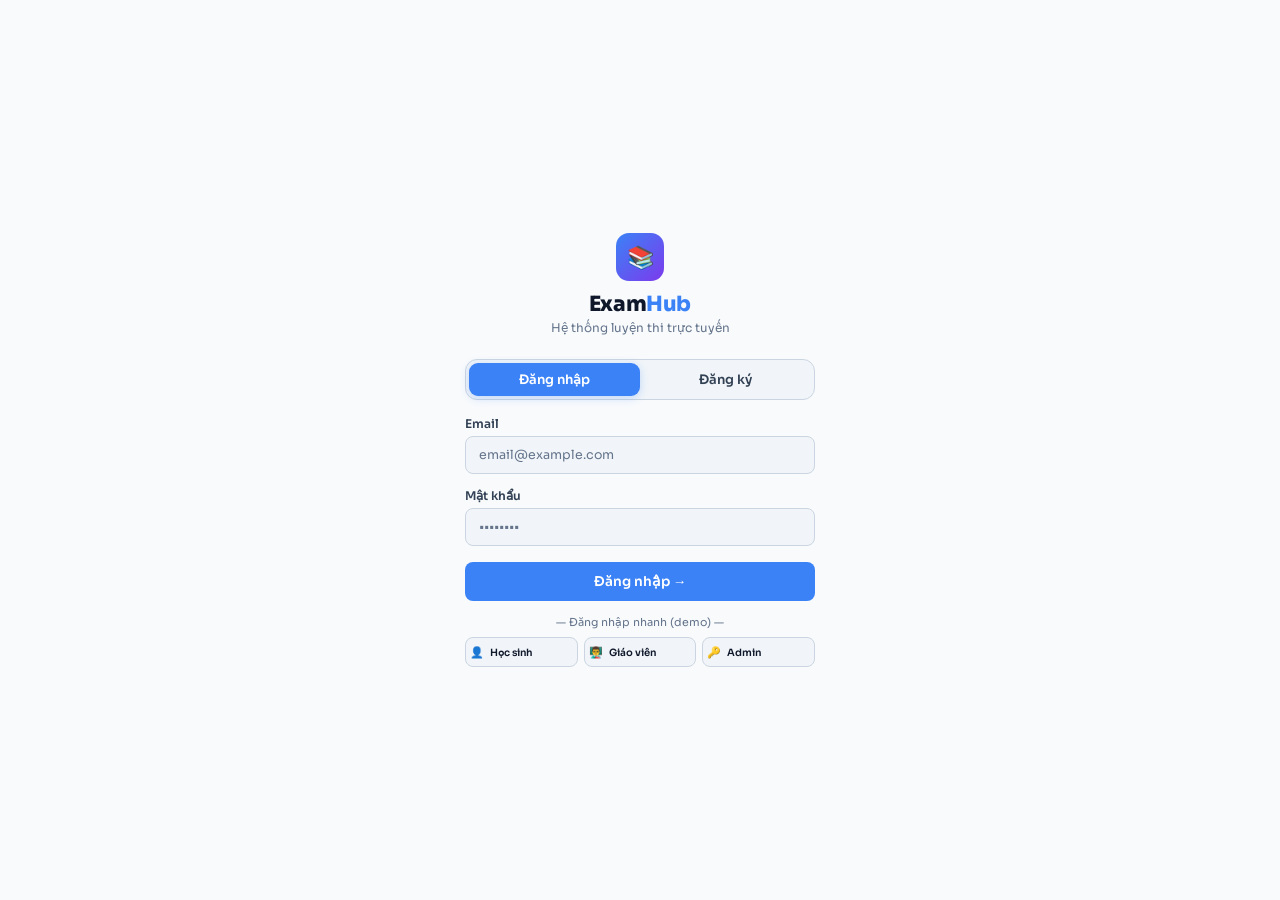
==== commit cb8907c1: "Update print statement from 'Hello' to 'Goodbye'" ====
--- a/index.html
+++ b/index.html
@@ -752,7 +752,7 @@
       <button id="draw-toggle-btn" onclick="toggleDrawMode()" title="Bật/tắt bút highlight lên đề">🖌️ Bút</button>
       <div class="autosave" id="autosave-ind"><div class="as-dot"></div><span id="as-txt">Tự động lưu</span></div>
       <div class="timer-box"><span>⏱</span><span class="tv" id="timer">89:59</span><span class="tlbl">còn lại</span></div>
-      <button class="btn btn-g" style="padding:6px 12px;font-size:12px" onclick="openSubmitModal()">💾 Nộp bài</button>
+      <button class="btn btn-p" style="padding:8px 16px; font-size:13px; font-weight:700; box-shadow:0 2px 8px rgba(59,130,246,0.4);" onclick="openSubmitModal()">💾 Nộp bài</button>
     </div>
   </div>
   <div class="ema">
@@ -789,7 +789,6 @@
         <div class="nsum-r"><span class="u-dim">Chưa trả lời</span><span class="nsum-v c-red" id="ns-todo">50</span></div>
         <div class="nsum-r"><span class="u-dim">Đánh dấu</span><span class="nsum-v c-gld" id="ns-flg">0</span></div>
       </div>
-      <button class="sub-btn" onclick="openSubmitModal()">🏁 Nộp bài</button>
     </div>
   </div>
   <!-- Overlay khi mất fullscreen -->
@@ -800,42 +799,58 @@
   </div>
 </div>
 
-<!-- ===== VIEW: RESULT (giống giao diện lúc thi) ===== -->
+<!-- ===== VIEW: RESULT ===== -->
 <div id="view-result" class="view" style="flex-direction:column">
   <div class="etopbar">
     <div class="logo-ico" style="width:26px;height:26px;font-size:12px">🏆</div>
     <div class="etitle-sm" id="result-et-name">Kết quả thi</div>
     <div class="etr">
-      <!-- Font size control -->
       <div class="fs-ctrl" title="Cỡ chữ nội dung đề">
         <button onclick="examFontSize(-1)" title="Giảm cỡ chữ">A−</button>
         <span class="fs-val" id="result-fs-val">16</span>
         <button onclick="examFontSize(+1)" title="Tăng cỡ chữ">A+</button>
       </div>
-      <!-- Draw toggle -->
       <button id="draw-toggle-btn-result" onclick="toggleDrawMode()" title="Bút highlight lên đề">🖌️ Bút</button>
       <div class="timer-box" style="background:var(--grn-s);color:var(--grn);border:1px solid var(--grn)">
-        <span>🎯</span><span class="tv" id="result-score-display">8.5</span><span class="tlbl">điểm</span>
+        <span>🎯</span><span class="tv" id="result-score-display">0.0</span><span class="tlbl">điểm</span>
       </div>
       <button class="btn btn-g" onclick="goTo('dashboard')">← Về trang chủ</button>
     </div>
   </div>
 
   <div class="ema">
-    <!-- Cột trái: Đề bài + Đáp án + Lời giải -->
+    <!-- Cột trái: Câu hỏi, đáp án, lời giải và AI -->
     <div class="qpanel" id="result-qpanel">
-      <!-- Drawing canvas overlay -->
       <canvas id="draw-canvas-result"></canvas>
       <div class="qsl" id="result-qsl">📋 Câu hỏi và đáp án</div>
-      <div class="qnum" id="result-q-label">Câu 1 / 15</div>
+      <div class="qnum" id="result-q-label">Câu 1 / 0</div>
       <div class="qtxt" id="result-q-text"></div>
       <div id="result-question-image-container" style="margin:10px 0;text-align:center;"></div>
       <div class="ol" id="result-opts"></div>
 
-      <!-- Lời giải chi tiết (luôn hiển thị) -->
-      <div id="result-solution-box" style="margin-top:20px;padding:16px;background:var(--bg3);border-radius:10px;border:1px solid var(--bdr)">
+      <!-- Các nút chức năng chính (luôn hiển thị) -->
+      <div style="display:flex;gap:7px;flex-wrap:wrap;margin-top:16px">
+        <button class="btn btn-g btn-sm" id="result-save-q-btn" onclick="saveCurrentQuestion()">📚 Lưu câu hỏi</button>
+        <button class="btn btn-pur btn-sm" onclick="toggleResultSolution()">💡 Xem lời giải</button>
+        <button class="btn btn-g btn-sm" onclick="resultAIExplain('question')">🔍 AI giải thích đề</button>
+        <button class="btn btn-g btn-sm" onclick="resultAIExplain('answer')">🤖 AI giải thích đáp án</button>
+        <button class="btn btn-g btn-sm" onclick="resultAIExplain('similar')">🔄 Câu tương tự</button>
+      </div>
+
+      <!-- Hộp lời giải (ẩn ban đầu, hiện khi bấm nút) -->
+      <div id="result-solution-box" style="display:none;margin-top:14px;padding:16px;background:var(--bg3);border-radius:10px;border:1px solid var(--bdr)">
         <div style="font-weight:700;color:var(--grn);margin-bottom:8px">💡 Lời giải chi tiết</div>
-        <div id="result-sol-text" style="line-height:1.6;font-size:13.5px"></div>
+        <div id="result-solution-content" style="line-height:1.6;font-size:13.5px"></div>
+      </div>
+
+      <!-- Hộp phản hồi AI -->
+      <div id="result-ai-box" style="display:none;margin-top:12px;padding:14px;background:var(--pur-s);border:1px solid rgba(167,139,250,.25);border-radius:10px">
+        <div style="display:flex;align-items:center;gap:8px;margin-bottom:8px">
+          <span style="font-size:16px">🤖</span>
+          <span style="font-size:12px;font-weight:700;color:var(--pur)" id="result-ai-title">AI trợ giúp</span>
+          <span style="margin-left:auto;font-size:11px;color:var(--txt3)" id="result-ai-cost"></span>
+        </div>
+        <div id="result-ai-content" style="font-size:13.5px;line-height:1.7;color:var(--txt)"></div>
       </div>
 
       <div class="qnav-bot" style="margin-top:20px">
@@ -846,16 +861,21 @@
 
     <!-- Cột phải: Danh sách câu + thống kê -->
     <div class="navp">
-      <div class="navp-title"><span>Danh sách câu</span><span id="result-nav-answered" class="c-grn">0/15</span></div>
+      <div class="navp-title">
+        <span>Danh sách câu</span>
+        <span id="result-nav-answered" class="c-grn">0/0</span>
+      </div>
       <div class="ngrid" id="result-ngrid"></div>
       <div class="nleg">
         <div class="nleg-i"><div class="nleg-d" style="background:var(--grn)"></div>Đúng</div>
         <div class="nleg-i"><div class="nleg-d" style="background:var(--red)"></div>Sai</div>
         <div class="nleg-i"><div class="nleg-d" style="background:var(--bgh);border:1px solid var(--bdr)"></div>Bỏ qua</div>
-      </div>
-      <div class="nsum">
-        <div class="nsum-r"><span class="u-dim">Đúng</span><span class="nsum-v c-grn" id="result-correct-count">0</span></div>
-        <div class="nsum-r"><span class="u-dim">Sai</span><span class="nsum-v c-red" id="result-wrong-count">0</span></div>
+        <div class="nleg-i"><div class="nleg-d" style="background:var(--gold)"></div>Đã lưu</div>
+      </div>
+      <div class="nsum u-mt10">
+        <div class="nsum-r"><span class="u-dim">Đúng</span><span class="nsum-v c-grn" id="result-correct-count-r">0</span></div>
+        <div class="nsum-r"><span class="u-dim">Sai</span><span class="nsum-v c-red" id="result-wrong-count-r">0</span></div>
+        <div class="nsum-r"><span class="u-dim">Đã lưu</span><span class="nsum-v c-gld" id="result-saved-count-r">0</span></div>
       </div>
       <button class="btn btn-g" onclick="goTo('dashboard')" style="width:100%;margin-top:12px">← Về trang chủ</button>
     </div>
@@ -1802,13 +1822,36 @@
       });
     }, 30);
   } else if (qtype === 'short') {
-    const correctStr = `${q.answer || ''} ${q.unit || ''}`.trim();
-    const isOk = gradeQuestion(q, userAnswer);
-    optsHtml = `
-      <div style="margin-top:12px;padding:14px;background:var(--bg3);border-radius:8px;border:1px solid var(--bdr)">
-        <div style="margin-bottom:8px"><span style="color:var(--txt2);font-weight:600">📝 Bạn:</span> <span style="color:${isOk?'var(--grn)':'var(--red)'}">${userAnswer !== undefined ? userAnswer : 'Chưa trả lời'}</span></div>
-        <div><span style="color:var(--txt2);font-weight:600">✅ Đáp án:</span> <strong class="c-grn">${correctStr}</strong></div>
-      </div>`;
+      // Hàm chuẩn hóa hiển thị (phân số → số thập phân, dấu chấm → phẩy)
+      const normalizeDisplay = (ans, unit) => {
+          if (ans === undefined || ans === null) return 'Chưa trả lời';
+          let str = String(ans).trim();
+          // Chuyển phân số thành số thập phân
+          if (str.includes('/')) {
+              const parts = str.split('/');
+              if (parts.length === 2) {
+                  const num = parseFloat(parts[0]);
+                  const den = parseFloat(parts[1]);
+                  if (!isNaN(num) && !isNaN(den) && den !== 0) {
+                      str = (num / den).toString();
+                  }
+              }
+          }
+          // Thay dấu chấm bằng dấu phẩy (theo chuẩn Việt Nam)
+          str = str.replace('.', ',');
+          if (unit) str += ' ' + unit;
+          return str;
+      };
+
+      const isOk = gradeQuestion(q, userAnswer);
+      const userDisplay = normalizeDisplay(userAnswer, '');
+      const correctDisplay = normalizeDisplay(q.answer, q.unit);
+
+      optsHtml = `
+        <div style="margin-top:12px;padding:14px;background:var(--bg3);border-radius:8px;border:1px solid var(--bdr)">
+          <div style="margin-bottom:8px"><span style="color:var(--txt2);font-weight:600">📝 Bạn:</span> <span style="color:${isOk ? 'var(--grn)' : 'var(--red)'}">${userDisplay}</span></div>
+          <div><span style="color:var(--txt2);font-weight:600">✅ Đáp án:</span> <strong class="c-grn">${correctDisplay}</strong></div>
+        </div>`;
   }
   
   if (optsHtml) optsDiv.innerHTML = optsHtml;
@@ -2695,25 +2738,25 @@
 let currentFilter = 'all';
 let currentSearch = '';
 
+// ===== RENDER SAVED QUESTIONS =====
 function renderSavedQuestions() {
   const userId = DB.session?.id;
   if (!userId) return;
   const savedIds = JSON.parse(localStorage.getItem(`saved_questions_${userId}`) || '[]');
   const container = document.getElementById('saved-questions-list');
   if (!container) return;
-  
+
   if (savedIds.length === 0) {
-    container.innerHTML = '<div class="empty"><div class="empty-ico">📚</div><div class="empty-txt">Chưa có câu hỏi nào được lưu. Hãy lưu câu hỏi từ kết quả thi.</div></div>';
+    container.innerHTML = '<div class="empty"><div class="empty-ico">📚</div><div class="empty-txt">Chưa có câu hỏi nào được lưu.</div></div>';
     return;
   }
-  
-  // Lấy thông tin câu hỏi
+
   const savedQuestions = savedIds.map(id => DB.questions.find(q => q.id === id)).filter(Boolean);
   if (savedQuestions.length === 0) {
-    container.innerHTML = '<div class="empty"><div class="empty-ico">📚</div><div class="empty-txt">Câu hỏi đã lưu không tồn tại trong ngân hàng.</div></div>';
+    container.innerHTML = '<div class="empty"><div class="empty-ico">📚</div><div class="empty-txt">Câu hỏi đã lưu không tồn tại.</div></div>';
     return;
   }
-  
+
   container.innerHTML = savedQuestions.map(q => `
     <div class="ei" onclick="startPracticeQuestion(${q.id})">
       <div class="enum">📌</div>
@@ -2731,6 +2774,34 @@
     </div>
   `).join('');
 }
+
+window.removeSavedQuestion = function(questionId) {
+  const userId = DB.session?.id;
+  if (!userId) return;
+  let saved = JSON.parse(localStorage.getItem(`saved_questions_${userId}`) || '[]');
+  saved = saved.filter(id => id !== questionId);
+  localStorage.setItem(`saved_questions_${userId}`, JSON.stringify(saved));
+  renderSavedQuestions();
+  toast('🗑', 'Đã xóa khỏi danh sách lưu');
+};
+
+window.startPracticeQuestion = function(questionId) {
+  const q = DB.questions.find(q => q.id === questionId);
+  if (!q) return;
+  const fakeExam = {
+    id: -questionId,
+    name: `Ôn tập: ${q.text.substring(0, 40)}...`,
+    questionIds: [questionId],
+    questions: 1,
+    duration: 5,
+    type: 'practice'
+  };
+  if (!DB.exams.find(e => e.id === fakeExam.id)) {
+    DB.exams.push(fakeExam);
+    persistDB();
+  }
+  startExam(fakeExam.id);
+};
 
 // Xóa câu hỏi khỏi danh sách lưu
 function removeSavedQuestion(questionId) {
@@ -6218,7 +6289,9 @@
 
 function loadQ(n) {
   curQ = n;
-  window.currentQ = n; // Sync for pickOpt
+  window.currentQ = n;
+
+  // Lấy câu hỏi
   let q = null;
   if (examData?.questionIds?.length) {
     const idx = (n - 1) % examData.questionIds.length;
@@ -6231,63 +6304,68 @@
     q = { text: 'Câu hỏi đang được cập nhật', qtype: 'single', opts: ['Đáp án A','Đáp án B','Đáp án C','Đáp án D'], correct: 0 };
   }
 
+  // Cập nhật label
   const qLabel = document.getElementById('q-label');
   if (qLabel) qLabel.textContent = `Câu ${n} / ${totalQ}`;
 
-  // Update section label based on type
+  // Cập nhật section label theo loại câu hỏi
+  const qtypeLabels = { single:'📋 Trắc nghiệm 1 đáp án', multi:'☑️ Trắc nghiệm nhiều đáp án', tf4:'✔ Đúng / Sai 4 ý', tfn:'✔ Đúng / Sai', short:'✍️ Trả lời ngắn' };
   const qsl = document.querySelector('.qsl');
-  const qtypeLabels = { single:'📋 Trắc nghiệm 1 đáp án', multi:'☑️ Trắc nghiệm nhiều đáp án', tf4:'✔ Đúng / Sai 4 ý', tfn:'✔ Đúng / Sai', short:'✍️ Trả lời ngắn' };
   if (qsl) qsl.textContent = qtypeLabels[q.qtype] || '📐 Câu hỏi';
 
   // Render câu hỏi text
   const qTextEl = document.getElementById('q-text');
   if (qTextEl) renderMarkdownAndLatex(qTextEl, q.text);
 
-  // ===== HIỂN THỊ ẢNH CÂU HỎI =====
-const imgContainer = document.getElementById('question-image-container');
-if (imgContainer) {
-    imgContainer.innerHTML = '';   // xóa ảnh cũ
-
-    const _examImgSrc = q?.image || q?.img || null;
-    if (_examImgSrc) {
-        const escapedSrc = _examImgSrc.replace(/'/g, "\\'");
-        imgContainer.innerHTML = `
-          <div style="position:relative;display:inline-block;max-width:100%;margin:15px auto;display:block;text-align:center;">
-            <img src="${_examImgSrc}"
-                 alt="Hình ảnh câu hỏi"
-                 style="max-width:100%; max-height:420px; border-radius:12px;
-                        display:block; margin:0 auto; cursor:zoom-in;"
-                 onerror="this.parentElement.style.display='none'">
-            <button onclick="pinImage('${escapedSrc}')"
-              style="position:absolute;top:8px;right:8px;
-                     background:rgba(15,15,15,0.62);backdrop-filter:blur(4px);
-                     color:#fff;border:none;border-radius:20px;
-                     padding:5px 12px;font-size:11.5px;font-weight:700;
-                     cursor:pointer;display:flex;align-items:center;gap:4px;
-                     transition:background .15s;"
-              onmouseover="this.style.background='rgba(59,130,246,0.85)'"
-              onmouseout="this.style.background='rgba(15,15,15,0.62)'"
-              title="Ghim hình — hiển thị cố định khi cuộn đề">
-              📌 Ghim hình
-            </button>
-          </div>
-        `;
-    } 
-    else if (q?.img_latex) {
-        // Hiển thị diagram LaTeX (nếu có)
-        imgContainer.innerHTML = `
-            <div style="background:#f8fafc; padding:20px; border-radius:12px; 
-                        border:2px dashed #e2e8f0; font-size:14px; overflow-x:auto; line-height:1.4;">
-                ${q.img_latex}
-            </div>
-        `;
-    }
-}
-
+  // Hiển thị ảnh
+  renderQuestionImage(q);
+
+  // Render đáp án / mệnh đề
+  renderOptions(q, n);
+
+  // Cập nhật nút flag
+  const flagBtn = document.getElementById('flag-btn');
+  if (flagBtn) flagBtn.textContent = flagged.has(n) ? '🚩 Bỏ đánh dấu' : '🚩 Đánh dấu';
+
+  // Cập nhật navigator
+  updateNGrid();
+
+  // Áp dụng cỡ chữ động cho các phần tử vừa render
+  applyFontSizeToDynamicContent();
+}
+
+// Hàm hiển thị ảnh câu hỏi
+function renderQuestionImage(q) {
+  const imgContainer = document.getElementById('question-image-container');
+  if (!imgContainer) return;
+  imgContainer.innerHTML = '';
+  const imgSrc = q?.image || q?.img || null;
+  if (imgSrc) {
+    const escapedSrc = imgSrc.replace(/'/g, "\\'");
+    imgContainer.innerHTML = `
+      <div style="position:relative;display:inline-block;max-width:100%;margin:15px auto;text-align:center;">
+        <img src="${imgSrc}" alt="Hình ảnh câu hỏi"
+             style="max-width:100%; max-height:420px; border-radius:12px; display:block; margin:0 auto; cursor:zoom-in;"
+             onerror="this.parentElement.style.display='none'">
+        <button onclick="pinImage('${escapedSrc}')"
+          style="position:absolute;top:8px;right:8px; background:rgba(15,15,15,0.62); backdrop-filter:blur(4px);
+                 color:#fff; border:none; border-radius:20px; padding:5px 12px; font-size:11.5px; font-weight:700;
+                 cursor:pointer; display:flex; align-items:center; gap:4px; transition:background .15s;"
+          onmouseover="this.style.background='rgba(59,130,246,0.85)'"
+          onmouseout="this.style.background='rgba(15,15,15,0.62)'"
+          title="Ghim hình">📌 Ghim hình</button>
+      </div>`;
+  } else if (q?.img_latex) {
+    imgContainer.innerHTML = `<div style="background:#f8fafc; padding:20px; border-radius:12px; border:2px dashed #e2e8f0; font-size:14px; overflow-x:auto; line-height:1.4;">${q.img_latex}</div>`;
+  }
+}
+
+// Hàm render đáp án và mệnh đề
+function renderOptions(q, n) {
   const optsDiv = document.getElementById('opts');
   const letters = ['A', 'B', 'C', 'D'];
+  const qtype = q.qtype || 'single';
   let html = '';
-  const qtype = q.qtype || 'single';
 
   if (qtype === 'single') {
     html = (q.opts || []).map((opt, i) => {
@@ -6298,47 +6376,38 @@
         <div class="otxt" id="opt-text-${n}-${i}"></div>
       </div>`;
     }).join('');
-
-  } else if (qtype === 'multi') {
+  } 
+  else if (qtype === 'multi') {
     const selArr = answers[n] || [];
     html = `<div style="font-size:11px;color:var(--pur);font-weight:600;margin-bottom:8px;padding:6px 10px;background:var(--pur-s);border-radius:6px">☑️ Chọn tất cả đáp án đúng (có thể chọn nhiều)</div>`;
     html += (q.opts || []).map((opt, i) => {
       const sel = selArr.includes(i) ? ' sel' : '';
       return `<div class="oi${sel}" data-idx="${i}" onclick="pickMultiOpt(this,${i})">
-        <div class="oltr u-fs10" >${letters[i]}</div>
+        <div class="oltr u-fs10">${letters[i]}</div>
         <div class="otxt" id="opt-text-${n}-${i}"></div>
-        <div style="margin-left:auto;flex-shrink:0;width:20px;height:20px;border-radius:4px;border:2px solid var(--bdr);display:flex;align-items:center;justify-content:center;font-size:12px" class="chk-box">${selArr.includes(i) ? '✓' : ''}</div>
+        <div class="chk-box" style="margin-left:auto;width:20px;height:20px;border-radius:4px;border:2px solid var(--bdr);display:flex;align-items:center;justify-content:center;font-size:12px">${selArr.includes(i) ? '✓' : ''}</div>
       </div>`;
     }).join('');
-
-  } else if (qtype === 'tf4' || qtype === 'tfn') {
+  } 
+  else if (qtype === 'tf4' || qtype === 'tfn') {
     const selArr = answers[n] || [];
     const statements = q.statements || q.subqs || [];
     const stmtLetters = ['a', 'b', 'c', 'd', 'e', 'f', 'g', 'h'];
-    
-    html = `<div style="font-size:11px;color:var(--acc);font-weight:600;margin-bottom:8px;padding:6px 10px;background:var(--acc-s);border-radius:6px">
-        ✔ Xác định mỗi mệnh đề là Đúng hay Sai
-    </div>`;
-    
+    html = `<div style="font-size:11px;color:var(--acc);font-weight:600;margin-bottom:8px;padding:6px 10px;background:var(--acc-s);border-radius:6px">✔ Xác định mỗi mệnh đề là Đúng hay Sai</div>`;
     statements.forEach((stmt, i) => {
-      const stmtText = typeof stmt === 'string' ? stmt : (stmt.text || '');
       const val = selArr[i];
-      
       html += `
         <div class="tf-row" id="tf-row-${n}-${i}" style="display:flex;align-items:flex-start;gap:10px;margin-bottom:10px;padding:10px 12px;background:var(--bg3);border:1.5px solid var(--bdr);border-radius:9px">
           <div style="font-size:13px;font-weight:700;color:var(--txt2);min-width:24px;flex-shrink:0">${stmtLetters[i]}.</div>
           <div style="flex:1;font-size:13px;line-height:1.6" id="tf-stmt-${n}-${i}"></div>
           <div style="display:flex;gap:6px;flex-shrink:0">
-            <button class="tf-btn${val === true ? ' true-sel' : ''}" data-val="true" 
-                onclick="toggleTF(${n},${i},true)" style="padding:5px 14px;border-radius:20px;border:1.5px solid var(--bdr);cursor:pointer;font-size:12px;font-weight:600;background:var(--bg2)">Đúng</button>
-            <button class="tf-btn${val === false ? ' false-sel' : ''}" data-val="false" 
-                onclick="toggleTF(${n},${i},false)" style="padding:5px 14px;border-radius:20px;border:1.5px solid var(--bdr);cursor:pointer;font-size:12px;font-weight:600;background:var(--bg2)">Sai</button>
+            <button class="tf-btn${val === true ? ' true-sel' : ''}" data-val="true" onclick="toggleTF(${n},${i},true)" style="padding:5px 14px;border-radius:20px;border:1.5px solid var(--bdr);cursor:pointer;font-size:12px;font-weight:600;background:var(--bg2)">Đúng</button>
+            <button class="tf-btn${val === false ? ' false-sel' : ''}" data-val="false" onclick="toggleTF(${n},${i},false)" style="padding:5px 14px;border-radius:20px;border:1.5px solid var(--bdr);cursor:pointer;font-size:12px;font-weight:600;background:var(--bg2)">Sai</button>
           </div>
-        </div>
-      `;
+        </div>`;
     });
-
-  } else if (qtype === 'short') {
+  } 
+  else if (qtype === 'short') {
     const cur = answers[n] || '';
     const unit = q.unit ? `<span style="color:var(--txt3);font-size:12px"> (${q.unit})</span>` : '';
     html = `<div style="font-size:11px;color:var(--acc);font-weight:600;margin-bottom:8px;padding:6px 10px;background:var(--acc-s);border-radius:6px">✍️ Nhập đáp án vào ô bên dưới${q.unit ? ' — Đơn vị: '+q.unit : ''}</div>
@@ -6354,7 +6423,7 @@
 
   optsDiv.innerHTML = html;
 
-  // Render text content for options
+  // Render nội dung text cho đáp án (single/multi)
   if (qtype === 'single' || qtype === 'multi') {
     (q.opts || []).forEach((opt, i) => {
       const optEl = document.getElementById(`opt-text-${n}-${i}`);
@@ -6365,25 +6434,48 @@
       }
     });
   }
-  
+
+  // Render nội dung cho mệnh đề Đ/S
   if (qtype === 'tf4' || qtype === 'tfn') {
     const statements = q.statements || q.subqs || [];
     statements.forEach((stmt, i) => {
       const stmtText = typeof stmt === 'string' ? stmt : (stmt.text || '');
       const el = document.getElementById(`tf-stmt-${n}-${i}`);
       if (el && stmtText) {
-        let fixedText = stmtText;
-        fixedText = fixedText.replace(/\\dfrac/g, '\\frac');
-        fixedText = fixedText.replace(/\b(sin|cos|tan|cot|log|ln|sqrt|lim|int)\b/g, '\\$1');
+        let fixedText = stmtText.replace(/\\dfrac/g, '\\frac')
+                                 .replace(/\b(sin|cos|tan|cot|log|ln|sqrt|lim|int)\b/g, '\\$1');
         renderMarkdownAndLatex(el, fixedText);
       }
     });
   }
-
-  const flagBtn = document.getElementById('flag-btn');
-  if (flagBtn) flagBtn.textContent = flagged.has(n) ? '🚩 Bỏ đánh dấu' : '🚩 Đánh dấu';
-  updateNGrid();
-}
+}
+
+// Hàm áp dụng cỡ chữ từ biến --exam-fs cho các phần tử động
+function applyFontSizeToDynamicContent() {
+  const currentSize = getComputedStyle(document.documentElement).getPropertyValue('--exam-fs').trim();
+  if (!currentSize) return;
+  const selectors = '.otxt, .tf-stmt, [id^="tf-stmt-"], .tf4-statement, .tf-row .u-f1';
+  document.querySelectorAll(selectors).forEach(el => {
+    el.style.setProperty('font-size', currentSize, 'important');
+  });
+}
+
+// Cập nhật hàm examFontSize để gọi applyFontSizeToDynamicContent
+window.examFontSize = function(delta) {
+  let current = parseInt(localStorage.getItem('examFontSize') || '16', 10);
+  let newSize = Math.min(24, Math.max(13, current + delta));
+  localStorage.setItem('examFontSize', newSize);
+  document.documentElement.style.setProperty('--exam-fs', newSize + 'px');
+  document.querySelectorAll('.fs-val').forEach(el => el.textContent = newSize);
+  applyFontSizeToDynamicContent();
+};
+
+// Khởi tạo cỡ chữ khi trang load
+document.addEventListener('DOMContentLoaded', function() {
+  let savedSize = parseInt(localStorage.getItem('examFontSize') || '16', 10);
+  document.documentElement.style.setProperty('--exam-fs', savedSize + 'px');
+  document.querySelectorAll('.fs-val').forEach(el => el.textContent = savedSize);
+});
 
 window.saveShortAnswer = function(qNum, val) {
   answers[qNum] = val.trim();
@@ -6546,15 +6638,34 @@
   }
 
   if (qtype === 'short') {
-    // So sánh chuỗi, không phân biệt hoa/thường, trim khoảng trắng
-    const correct = String(q.answer || '').trim().toLowerCase().replace(',', '.');
-    const user    = String(userAnswer).trim().toLowerCase().replace(',', '.');
-    if (correct === user) return true;
-    // So sánh số (để 1/3 == 0.333... không cần, chỉ so sánh chính xác)
-    return false;
-  }
-
-  return false;
+      const normalize = (s) => {
+          if (s === undefined || s === null) return '';
+          let str = String(s).trim().toLowerCase();
+          if (str.includes('/')) {
+              const parts = str.split('/');
+              if (parts.length === 2) {
+                  const num = parseFloat(parts[0]);
+                  const den = parseFloat(parts[1]);
+                  if (!isNaN(num) && !isNaN(den) && den !== 0) {
+                      return (num / den).toString();
+                  }
+              }
+          }
+          str = str.replace(',', '.');
+          const num = parseFloat(str);
+          if (!isNaN(num)) return num.toString();
+          return str;
+      };
+      const correctNorm = normalize(q.answer);
+      const userNorm = normalize(userAnswer);
+      if (correctNorm === userNorm) return true;
+      const correctNum = parseFloat(correctNorm);
+      const userNum = parseFloat(userNorm);
+      if (!isNaN(correctNum) && !isNaN(userNum)) {
+          return Math.abs(correctNum - userNum) < 0.001;
+      }
+      return false;
+    }
 }
 
 // ====================== BUILD RESULT FROM SUBMISSION ======================
@@ -6680,7 +6791,7 @@
   document.getElementById('rc-teacher')?.classList.toggle('on', r === 'teacher');
 }
 
-function quickLogin(role) {
+window.quickLogin = function(role) {
   const creds = {
     student: { email: 'student@exam.vn', pass: '123456' },
     admin:   { email: 'admin@exam.vn',   pass: 'admin123' },
@@ -6688,15 +6799,13 @@
   };
   const c = creds[role];
   if (!c) return;
-  
   const emailInput = document.getElementById('l-email');
   const passInput = document.getElementById('l-pass');
-  
   if (emailInput) emailInput.value = c.email;
   if (passInput) passInput.value = c.pass;
-  
   doLogin();
-}
+};
+
 
 function doLogin() {
   const email = (document.getElementById('l-email')?.value || '').trim().toLowerCase();
@@ -7147,7 +7256,7 @@
     originalSaveQuestionFromEditor();
 };
 
-// ====================== DB BAN ĐẦU ======================
+// ====================== DB BAN ĐẦU (chỉ 3 user + 1 đề 15 câu) ======================
 function initMinimalDB() {
   DB = {
     nextIds: { user: 4, room: 2, exam: 3, question: 45, submission: 1 },
@@ -7161,861 +7270,613 @@
       icon:"📐", color:"var(--acc-s)",
       status:"open", start:"2026-04-01T00:00", end:"2026-12-31T23:59", premium:false
     }],
-    exams: [{
-      id:1, name:"Đề toán sở Thái Nguyên lần 1 năm 2026", roomId:1, duration:90,
-      type:"official", author:"Admin", questions:22,
-      questionIds:[1,2,3,4,5,6,7,8,9,10,11,12,13,14,15,16,17,18,19,20,21,22],
-      created: new Date().toISOString()
-    },
-    {
-      id:2, name:"Đề toán sở Nghệ An lần 1 năm 2026", roomId:1, duration:90,
-      type:"official", author:"Admin", questions:22,
-      questionIds:[23,24,25,26,27,28,29,30,31,32,33,34,35,36,37,38,39,40,41,42,43,44],
-      created: new Date().toISOString()
-    }],
-    questions: [
-  {
-    "id": 1,
-    "subject": "math",
-    "diff": "easy",
-    "source": "0101",
-    "qtype": "single",
-    "text": "Cho hình chóp $S.ABCD$ có $SA \\perp (ABCD)$, tứ giác $ABCD$ là hình vuông, $SA = 3$ và $AB = 1$. Thể tích của khối chóp $S.ABCD$ bằng",
-    "opts": [
-      "$2$",
-      "$1$",
-      "$3$",
-      "$9$"
-    ],
-    "correct": 1,
-    "sol_text": "Diện tích đáy là $S_{ABCD} = AB^2 = 1$. Vì $SA \\perp (ABCD)$ nên $SA = 3$ là chiều cao. Do đó $V = \\dfrac{1}{3} \\cdot S_{ABCD} \\cdot SA = \\dfrac{1}{3} \\cdot 1 \\cdot 3 = 1$.",
-    "score": 0.25
-  },
-  {
-    "id": 2,
-    "subject": "math",
-    "diff": "easy",
-    "source": "0101",
-    "qtype": "single",
-    "text": "Cho hình hộp $ABCD.EFGH$ (tham khảo hình vẽ). Đường thẳng $GF$ song song với mặt phẳng nào sau đây?",
-    "img_latex": "\\unitlength=1em\n\\begin{picture}(15,12)(-2,-2)\n \\put(0,0){\\line(1,0){8}}\n \\put(8,0){\\line(0,1){6}}\n \\put(8,6){\\line(-1,0){8}}\n \\put(0,6){\\line(0,-1){6}}\n \\put(0,6){\\line(1,1){3}}\n \\put(8,6){\\line(1,1){3}}\n \\put(8,0){\\line(1,1){3}}\n \\put(3,9){\\line(1,0){8}}\n \\put(11,9){\\line(0,-1){6}}\n \\multiput(3,3)(0.5,0){17}{\\circle*{0.1}}\n \\multiput(3,3)(0,0.5){13}{\\circle*{0.1}}\n \\multiput(0,0)(0.5,0.5){7}{\\circle*{0.1}}\n \\put(-0.5,-1){B}\n \\put(8,-1){C}\n \\put(11.2,2.5){D}\n \\put(2,2.5){A}\n \\put(-1,6.5){F}\n \\put(7.5,6.5){G}\n \\put(11,9.5){H}\n \\put(2.5,9.5){E}\n\\end{picture}",
-    "image": "https://i.postimg.cc/9FCNr8t4/2.jpg",
-    "opts": [
-      "$(ACGE)$",
-      "$(ABFE)$",
-      "$(ABCD)$",
-      "$(BDHF)$"
-    ],
-    "correct": 2,
-    "sol_text": "Vì $GF$ là cạnh thuộc mặt phẳng $(EFGH)$ và $(EFGH) \\parallel (ABCD)$ nên $GF \\parallel (ABCD)$.",
-    "score": 0.25
-  },
-  {
-    "id": 3,
-    "subject": "math",
-    "diff": "easy",
-    "source": "0101",
-    "qtype": "single",
-    "text": "Nghiệm của phương trình $\\log_2(x-1)=3$ là",
-    "opts": [
-      "$x=9$",
-      "$x=4$",
-      "$x=7$",
-      "$x=10$"
-    ],
-    "correct": 0,
-    "sol_text": "Điều kiện: $x>1$. Từ $\\log_2(x-1)=3$ suy ra $x-1=2^3=8$, nên $x=9$.",
-    "score": 0.25
-  },
-  {
-    "id": 4,
-    "subject": "math",
-    "diff": "medium",
-    "source": "0101",
-    "qtype": "single",
-    "text": "Cho hàm số đa thức bậc bốn $y=f(x)$ có đồ thị như hình vẽ. Hàm số đã cho đồng biến trên khoảng nào dưới đây?",
-    "img_latex": "\\unitlength=1em\n\\begin{picture}(12,9)(-6,-2)\n \\put(-5.5,0){\\vector(1,0){11}}\n \\put(5, -0.8){x}\n \\put(0,-1.5){\\vector(0,1){8}}\n \\put(0.3, 6){y}\n \\put(0.2,-0.7){O}\n \\multiput(-2,0)(0,0.4){11}{\\line(0,1){0.2}}\n \\multiput(2,0)(0,0.4){11}{\\line(0,1){0.2}}\n \\put(-2.3,-0.8){-1}\n \\put(1.8,-0.8){1}\n \\put(-2,4.2){\\circle*{0.3}}\n \\put(2,4.2){\\circle*{0.3}}\n \\qbezier(-3.5, -1.5)(-3, 3)(-2, 4.2)\n \\qbezier(-2, 4.2)(-1, 5)(0, 2)\n \\qbezier(0, 2)(1, 5)(2, 4.2)\n \\qbezier(2, 4.2)(3, 3)(3.5, -1.5)\n\\end{picture}",
-    "image": "https://i.postimg.cc/t47kxL1J/4.jpg",
-    "opts": [
-      "$(-1;0)$",
-      "$(-\\infty;-1)$",
-      "$(-\\infty;1)$",
-      "$(-1;+\\infty)$"
-    ],
-    "correct": 1,
-    "sol_text": "Quan sát đồ thị, hàm số tăng khi $x$ đi từ $-\\infty$ đến $-1$. Vì vậy hàm số đồng biến trên khoảng $(-\\infty;-1)$.",
-    "score": 0.25
-  },
-  {
-    "id": 5,
-    "subject": "math",
-    "diff": "easy",
-    "source": "0101",
-    "qtype": "single",
-    "text": "Tiệm cận ngang của đồ thị hàm số $y=\\dfrac{2x-5}{x+2}$ là đường thẳng có phương trình",
-    "opts": [
-      "$y=-2$",
-      "$y=\\dfrac{5}{2}$",
-      "$y=\\dfrac{2}{5}$",
-      "$y=2$"
-    ],
-    "correct": 3,
-    "sol_text": "Tử và mẫu đều bậc nhất nên tiệm cận ngang là tỉ số hệ số của $x$: $y=\\dfrac{2}{1}=2$.",
-    "score": 0.25
-  },
-  {
-    "id": 6,
-    "subject": "math",
-    "diff": "easy",
-    "source": "0101",
-    "qtype": "single",
-    "text": "Nguyên hàm của hàm số $f(x)=2^x+x$ là",
-    "opts": [
-      "$\\dfrac{2^x}{\\ln 2}+x^2+C$",
-      "$\\dfrac{2^x}{\\ln 2}+\\dfrac{x^2}{2}+C$",
-      "$2^x+\\dfrac{x^2}{2}+C$",
-      "$2^x+x^2+C$"
-    ],
-    "correct": 1,
-    "sol_text": "$\\int 2^x\\,dx = \\dfrac{2^x}{\\ln 2}+C$ và $\\int x\\,dx = \\dfrac{x^2}{2}+C$. Cộng lại được $\\dfrac{2^x}{\\ln 2}+\\dfrac{x^2}{2}+C$.",
-    "score": 0.25
-  },
-  {
-    "id": 7,
-    "subject": "math",
-    "diff": "medium",
-    "source": "0101",
-    "qtype": "single",
-    "text": "Đồ thị của hàm số nào dưới đây có dạng như đường cong trong hình vẽ?",
-    "img_latex": "\\unitlength=1em\n\\begin{picture}(12,10)(-6,-3)\n \\put(-5,0){\\vector(1,0){10.5}}\n \\put(5.2, -0.5){x}\n \\put(0,-2.5){\\vector(0,1){9}}\n \\put(0.3, 6.2){y}\n \\put(-0.8,-0.8){O}\n \\qbezier(-3, -2.5)(-2.5, 9)(-0.5, 1)\n \\qbezier(-0.5, 1)(1.5, -7)(4.5, 7)\n \\put(0,0){\\circle*{0.15}}\n\\end{picture}",
-    "image": "https://i.postimg.cc/NFp8y4BX/7.jpg",
-    "opts": [
-      "$y=\\dfrac{2x-1}{x+2}$",
-      "$y=x^3-3x+1$",
-      "$y=-x^3+3x+1$",
-      "$y=\\dfrac{x^2-1}{2x-1}$"
-    ],
-    "correct": 1,
-    "sol_text": "Đồ thị là hàm bậc ba với hệ số bậc ba dương và tung độ gốc bằng $1$. Trong các lựa chọn chỉ có $y=x^3-3x+1$ phù hợp.",
-    "score": 0.25
-  },
-  {
-    "id": 8,
-    "subject": "math",
-    "diff": "easy",
-    "source": "0101",
-    "qtype": "single",
-    "text": "Trong không gian với hệ tọa độ $Oxyz$, hình chiếu vuông góc của điểm $M(2;1;-1)$ trên mặt phẳng $(Oxz)$ có tọa độ là",
-    "opts": [
-      "$(0;1;0)$",
-      "$(2;1;0)$",
-      "$(0;1;-1)$",
-      "$(2;0;-1)$"
-    ],
-    "correct": 3,
-    "sol_text": "Hình chiếu lên $(Oxz)$ giữ nguyên $x,z$ và cho $y=0$, nên được $(2;0;-1).",
-    "score": 0.25
-  },
-  {
-    "id": 9,
-    "subject": "math",
-    "diff": "easy",
-    "source": "0101",
-    "qtype": "single",
-    "text": "Cho cấp số cộng $(u_n)$ có $u_1=2$ và $u_4=11$. Công sai của cấp số cộng đã cho bằng",
-    "opts": [
-      "$1$",
-      "$2$",
-      "$4$",
-      "$3$"
-    ],
-    "correct": 3,
-    "sol_text": "Vì $u_4=u_1+3d$ nên $11=2+3d$. Suy ra $3d=9$ và $d=3$.",
-    "score": 0.25
-  },
-  {
-    "id": 10,
-    "subject": "math",
-    "diff": "easy",
-    "source": "0101",
-    "qtype": "single",
-    "text": "Trong không gian với hệ tọa độ $Oxyz$, cho vectơ $\\vec a=(2;-1;3)$, $\\vec b=(1;3;-2)$. Tọa độ của vectơ $\\vec c=\\vec a-2\\vec b$ là",
-    "opts": [
-      "$(0;-7;7)$",
-      "$(4;-7;7)$",
-      "$(0;7;7)$",
-      "$(0;-7;-7)$"
-    ],
-    "correct": 0,
-    "sol_text": "$\\vec c=(2;-1;3)-2(1;3;-2)=(2;-1;3)-(2;6;-4)=(0;-7;7)$.",
-    "score": 0.25
-  },
-  {
-    "id": 11,
-    "subject": "math",
-    "diff": "easy",
-    "source": "0101",
-    "qtype": "single",
-    "text": "Mỗi ngày bác An đều đi bộ để rèn luyện sức khỏe. Quãng đường đi bộ mỗi ngày của bác An trong 20 ngày được thống kê ở bảng sau. Khoảng tứ phân vị của mẫu số liệu ghép nhóm trên là",
-    "img_latex": "\\renewcommand{\\arraystretch}{1.5}\n\\begin{tabular}{|l|c|c|c|c|c|}\n\\hline\nQuang duong (km) & $[2,7;3,0)$ & $[3,0;3,3)$ & $[3,3;3,6)$ & $[3,6;3,9)$ & $[3,9;4,2)$ \\\\ \\hline\nSo ngay & 3 & 6 & 5 & 4 & 2 \\\\ \\hline\n\\end{tabular}",
-    "image": "https://i.postimg.cc/63KCYSQ5/11.jpg",
-    "opts": [
-      "$0,5$",
-      "$0,9$",
-      "$0,575$",
-      "$0,975$"
-    ],
-    "correct": 2,
-    "sol_text": "Tần số tích lũy là $3,9,14,18,20$. Suy ra $Q_1$ ở lớp thứ 2: $Q_1=3{,}0+\\dfrac{5-3}{6}\\cdot 0{,}3=3{,}1$. $Q_3$ ở lớp thứ 4: $Q_3=3{,}6+\\dfrac{15-14}{4}\\cdot 0{,}3=3{,}675$. Vậy khoảng tứ phân vị là $Q_3-Q_1=0{,}575$.",
-    "score": 0.25
-  },
-  {
-    "id": 12,
-    "subject": "math",
-    "diff": "easy",
-    "source": "0101",
-    "qtype": "single",
-    "text": "Cho hàm số $f(x)$ có bảng biến thiên như hình vẽ. Giá trị cực tiểu của hàm số đã cho là",
-    "img_latex": "\\renewcommand{\\arraystretch}{1.5}\n\\begin{array}{|c|lcccccccr|}\n\\hline\nx & -\\infty & & -1 & & 0 & & 1 & & +\\infty \\\\\n\\hline\nf'(x) & & + & 0 & - & 0 & + & 0 & - & \\\\\n\\hline\n & & & 2 & & & & 2 & & \\\\\nf(x) & & \\nearrow & & \\searrow & & \\nearrow & & \\searrow & \\\\\n & -\\infty & & & & 1 & & & & -\\infty \\\\\n\\hline\n\\end{array}",
-    "image": "https://i.postimg.cc/15d6L4zJ/12.jpg",
-    "opts": [
-      "$y=1$",
-      "$y=0$",
-      "$y=-1$",
-      "$y=2$"
-    ],
-    "correct": 0,
-    "sol_text": "Từ bảng biến thiên, giá trị nhỏ nhất trong các điểm cực trị là $1$. Vì vậy giá trị cực tiểu của hàm số là $1$.",
-    "score": 0.25
-  },
-  {
-    "id": 13,
-    "subject": "math",
-    "diff": "medium",
-    "source": "0101",
-    "qtype": "tf4",
-    "text": "Trong không gian với hệ tọa độ $Oxyz$, cho hình thang $ABCD$ vuông tại $A$ và $B$. Biết $A(1;2;1)$, $B(2;0;-1)$, $C(6;1;0)$ và diện tích hình thang $ABCD$ bằng $6\\sqrt{2}$.",
-    "subqs": [
+    exams: [
       {
-        "text": "$\\cos(\\overrightarrow{AB},\\overrightarrow{AC})=\\dfrac{\\sqrt{3}}{3}$.",
-        "ans": true
+        id:1, name:"Đề toán sở Thái Nguyên lần 1 năm 2026", roomId:1, duration:90,
+        type:"official", author:"Admin", questions:22,
+        questionIds:[1,2,3,4,5,6,7,8,9,10,11,12,13,14,15,16,17,18,19,20,21,22],
+        created: new Date().toISOString()
       },
       {
-        "text": "Tọa độ điểm $D$ là $(a;b;c)$. Khi đó $a+b+c=\\dfrac{22}{3}$.",
-        "ans": false
+        id:2, name:"Đề toán sở Nghệ An lần 1 năm 2026", roomId:1, duration:90,
+        type:"official", author:"Admin", questions:22,
+        questionIds:[23,24,25,26,27,28,29,30,31,32,33,34,35,36,37,38,39,40,41,42,43,44],
+        created: new Date().toISOString()
+      }
+    ],
+    questions: [
+      // ==================== ĐỀ THÁI NGUYÊN (id 1-22) ====================
+      {
+        "id": 1,
+        "subject": "math",
+        "diff": "easy",
+        "source": "thainguyen",
+        "qtype": "single",
+        "text": "Cho hình chóp $S.ABCD$ có $SA \\perp (ABCD)$, tứ giác $ABCD$ là hình vuông, $SA = 3$ và $AB = 1$. Thể tích của khối chóp $S.ABCD$ bằng",
+        "opts": ["$2$", "$1$", "$3$", "$9$"],
+        "correct": 1,
+        "sol_text": "Diện tích đáy là $S_{ABCD} = AB^2 = 1$. Vì $SA \\perp (ABCD)$ nên $SA = 3$ là chiều cao. Do đó $V = \\dfrac{1}{3} \\cdot S_{ABCD} \\cdot SA = \\dfrac{1}{3} \\cdot 1 \\cdot 3 = 1$.",
+        "score": 0.25
       },
       {
-        "text": "Gọi điểm $M(x_M;y_M;z_M)$ nằm trên mặt phẳng $(Oxy)$ thỏa mãn $MA^2+2MB^2+3MC^2$ đạt giá trị nhỏ nhất. Khi đó $x_M<4$.",
-        "ans": true
+        "id": 2,
+        "subject": "math",
+        "diff": "easy",
+        "source": "thainguyen",
+        "qtype": "single",
+        "text": "Cho hình hộp $ABCD.EFGH$ (tham khảo hình vẽ). Đường thẳng $GF$ song song với mặt phẳng nào sau đây?",
+        "img_latex": "\\unitlength=1em\n\\begin{picture}(15,12)(-2,-2)\n    \\put(0,0){\\line(1,0){8}}\n    \\put(8,0){\\line(0,1){6}}\n    \\put(8,6){\\line(-1,0){8}}\n    \\put(0,6){\\line(0,-1){6}}\n    \\put(0,6){\\line(1,1){3}}\n    \\put(8,6){\\line(1,1){3}}\n    \\put(8,0){\\line(1,1){3}}\n    \\put(3,9){\\line(1,0){8}}\n    \\put(11,9){\\line(0,-1){6}}\n    \\multiput(3,3)(0.5,0){17}{\\circle*{0.1}}\n    \\multiput(3,3)(0,0.5){13}{\\circle*{0.1}}\n    \\multiput(0,0)(0.5,0.5){7}{\\circle*{0.1}}\n    \\put(-0.5,-1){B}\n    \\put(8,-1){C}\n    \\put(11.2,2.5){D}\n    \\put(2,2.5){A}\n    \\put(-1,6.5){F}\n    \\put(7.5,6.5){G}\n    \\put(11,9.5){H}\n    \\put(2.5,9.5){E}\n\\end{picture}",
+        "image": "https://i.postimg.cc/9FCNr8t4/2.jpg",
+        "opts": ["$(ACGE)$", "$(ABFE)$", "$(ABCD)$", "$(BDHF)$"],
+        "correct": 2,
+        "sol_text": "Vì $GF$ là cạnh thuộc mặt phẳng $(EFGH)$ và $(EFGH) \\parallel (ABCD)$ nên $GF \\parallel (ABCD)$.",
+        "score": 0.25
       },
       {
-        "text": "$\\overrightarrow{AB}\\cdot\\overrightarrow{AC}=9$.",
-        "ans": true
+        "id": 3,
+        "subject": "math",
+        "diff": "easy",
+        "source": "thainguyen",
+        "qtype": "single",
+        "text": "Nghiệm của phương trình $\\log_2(x-1)=3$ là",
+        "opts": ["$x=9$", "$x=4$", "$x=7$", "$x=10$"],
+        "correct": 0,
+        "sol_text": "Điều kiện: $x>1$. Từ $\\log_2(x-1)=3$ suy ra $x-1=2^3=8$, nên $x=9$.",
+        "score": 0.25
+      },
+      {
+        "id": 4,
+        "subject": "math",
+        "diff": "medium",
+        "source": "thainguyen",
+        "qtype": "single",
+        "text": "Cho hàm số đa thức bậc bốn $y=f(x)$ có đồ thị như hình vẽ. Hàm số đã cho đồng biến trên khoảng nào dưới đây?",
+        "img_latex": "\\unitlength=1em\n\\begin{picture}(12,9)(-6,-2)\n    \\put(-5.5,0){\\vector(1,0){11}}\n    \\put(5, -0.8){x}\n    \\put(0,-1.5){\\vector(0,1){8}}\n    \\put(0.3, 6){y}\n    \\put(0.2,-0.7){O}\n    \\multiput(-2,0)(0,0.4){11}{\\line(0,1){0.2}}\n    \\multiput(2,0)(0,0.4){11}{\\line(0,1){0.2}}\n    \\put(-2.3,-0.8){-1}\n    \\put(1.8,-0.8){1}\n    \\put(-2,4.2){\\circle*{0.3}}\n    \\put(2,4.2){\\circle*{0.3}}\n    \\qbezier(-3.5, -1.5)(-3, 3)(-2, 4.2)\n    \\qbezier(-2, 4.2)(-1, 5)(0, 2)\n    \\qbezier(0, 2)(1, 5)(2, 4.2)\n    \\qbezier(2, 4.2)(3, 3)(3.5, -1.5)\n\\end{picture}",
+        "image": "https://i.postimg.cc/t47kxL1J/4.jpg",
+        "opts": ["$(-1;0)$", "$(-\\infty;-1)$", "$(-\\infty;1)$", "$(-1;+\\infty)$"],
+        "correct": 1,
+        "sol_text": "Quan sát đồ thị, hàm số tăng khi $x$ đi từ $-\\infty$ đến $-1$. Vì vậy hàm số đồng biến trên khoảng $(-\\infty;-1)$.",
+        "score": 0.25
+      },
+      {
+        "id": 5,
+        "subject": "math",
+        "diff": "easy",
+        "source": "thainguyen",
+        "qtype": "single",
+        "text": "Tiệm cận ngang của đồ thị hàm số $y=\\dfrac{2x-5}{x+2}$ là đường thẳng có phương trình",
+        "opts": ["$y=-2$", "$y=\\dfrac{5}{2}$", "$y=\\dfrac{2}{5}$", "$y=2$"],
+        "correct": 3,
+        "sol_text": "Tử và mẫu đều bậc nhất nên tiệm cận ngang là tỉ số hệ số của $x$: $y=\\dfrac{2}{1}=2$.",
+        "score": 0.25
+      },
+      {
+        "id": 6,
+        "subject": "math",
+        "diff": "easy",
+        "source": "thainguyen",
+        "qtype": "single",
+        "text": "Nguyên hàm của hàm số $f(x)=2^x+x$ là",
+        "opts": ["$\\dfrac{2^x}{\\ln 2}+x^2+C$", "$\\dfrac{2^x}{\\ln 2}+\\dfrac{x^2}{2}+C$", "$2^x+\\dfrac{x^2}{2}+C$", "$2^x+x^2+C$"],
+        "correct": 1,
+        "sol_text": "$\\int 2^x\\,dx = \\dfrac{2^x}{\\ln 2}+C$ và $\\int x\\,dx = \\dfrac{x^2}{2}+C$. Cộng lại được $\\dfrac{2^x}{\\ln 2}+\\dfrac{x^2}{2}+C$.",
+        "score": 0.25
+      },
+      {
+        "id": 7,
+        "subject": "math",
+        "diff": "medium",
+        "source": "thainguyen",
+        "qtype": "single",
+        "text": "Đồ thị của hàm số nào dưới đây có dạng như đường cong trong hình vẽ?",
+        "img_latex": "\\unitlength=1em\n\\begin{picture}(12,10)(-6,-3)\n    \\put(-5,0){\\vector(1,0){10.5}}\n    \\put(5.2, -0.5){x}\n    \\put(0,-2.5){\\vector(0,1){9}}\n    \\put(0.3, 6.2){y}\n    \\put(-0.8,-0.8){O}\n    \\qbezier(-3, -2.5)(-2.5, 9)(-0.5, 1)\n    \\qbezier(-0.5, 1)(1.5, -7)(4.5, 7)\n    \\put(0,0){\\circle*{0.15}}\n\\end{picture}",
+        "image": "https://i.postimg.cc/NFp8y4BX/7.jpg",
+        "opts": ["$y=\\dfrac{2x-1}{x+2}$", "$y=x^3-3x+1$", "$y=-x^3+3x+1$", "$y=\\dfrac{x^2-1}{2x-1}$"],
+        "correct": 1,
+        "sol_text": "Đồ thị là hàm bậc ba với hệ số bậc ba dương và tung độ gốc bằng $1$. Trong các lựa chọn chỉ có $y=x^3-3x+1$ phù hợp.",
+        "score": 0.25
+      },
+      {
+        "id": 8,
+        "subject": "math",
+        "diff": "easy",
+        "source": "thainguyen",
+        "qtype": "single",
+        "text": "Trong không gian với hệ tọa độ $Oxyz$, hình chiếu vuông góc của điểm $M(2;1;-1)$ trên mặt phẳng $(Oxz)$ có tọa độ là",
+        "opts": ["$(0;1;0)$", "$(2;1;0)$", "$(0;1;-1)$", "$(2;0;-1)$"],
+        "correct": 3,
+        "sol_text": "Hình chiếu lên $(Oxz)$ giữ nguyên $x,z$ và cho $y=0$, nên được $(2;0;-1)$.",
+        "score": 0.25
+      },
+      {
+        "id": 9,
+        "subject": "math",
+        "diff": "easy",
+        "source": "thainguyen",
+        "qtype": "single",
+        "text": "Cho cấp số cộng $(u_n)$ có $u_1=2$ và $u_4=11$. Công sai của cấp số cộng đã cho bằng",
+        "opts": ["$1$", "$2$", "$4$", "$3$"],
+        "correct": 3,
+        "sol_text": "Vì $u_4=u_1+3d$ nên $11=2+3d$. Suy ra $3d=9$ và $d=3$.",
+        "score": 0.25
+      },
+      {
+        "id": 10,
+        "subject": "math",
+        "diff": "easy",
+        "source": "thainguyen",
+        "qtype": "single",
+        "text": "Trong không gian với hệ tọa độ $Oxyz$, cho vectơ $\\vec a=(2;-1;3)$, $\\vec b=(1;3;-2)$. Tọa độ của vectơ $\\vec c=\\vec a-2\\vec b$ là",
+        "opts": ["$(0;-7;7)$", "$(4;-7;7)$", "$(0;7;7)$", "$(0;-7;-7)$"],
+        "correct": 0,
+        "sol_text": "$\\vec c=(2;-1;3)-2(1;3;-2)=(2;-1;3)-(2;6;-4)=(0;-7;7)$.",
+        "score": 0.25
+      },
+      {
+        "id": 11,
+        "subject": "math",
+        "diff": "easy",
+        "source": "thainguyen",
+        "qtype": "single",
+        "text": "Mỗi ngày bác An đều đi bộ để rèn luyện sức khỏe. Quãng đường đi bộ mỗi ngày của bác An trong 20 ngày được thống kê ở bảng sau. Khoảng tứ phân vị của mẫu số liệu ghép nhóm trên là",
+        "img_latex": "\\renewcommand{\\arraystretch}{1.5}\n\\begin{tabular}{|l|c|c|c|c|c|}\n\\hline\nQuang duong (km) & $[2,7;3,0)$ & $[3,0;3,3)$ & $[3,3;3,6)$ & $[3,6;3,9)$ & $[3,9;4,2)$ \\\\ \\hline\nSo ngay & 3 & 6 & 5 & 4 & 2 \\\\ \\hline\n\\end{tabular}",
+        "image": "https://i.postimg.cc/63KCYSQ5/11.jpg",
+        "opts": ["$0,5$", "$0,9$", "$0,575$", "$0,975$"],
+        "correct": 2,
+        "sol_text": "Tần số tích lũy là $3,9,14,18,20$. Suy ra $Q_1$ ở lớp thứ 2: $Q_1=3{,}0+\\dfrac{5-3}{6}\\cdot 0{,}3=3{,}1$. $Q_3$ ở lớp thứ 4: $Q_3=3{,}6+\\dfrac{15-14}{4}\\cdot 0{,}3=3{,}675$. Vậy khoảng tứ phân vị là $Q_3-Q_1=0{,}575$.",
+        "score": 0.25
+      },
+      {
+        "id": 12,
+        "subject": "math",
+        "diff": "easy",
+        "source": "thainguyen",
+        "qtype": "single",
+        "text": "Cho hàm số $f(x)$ có bảng biến thiên như hình vẽ. Giá trị cực tiểu của hàm số đã cho là",
+        "img_latex": "\\renewcommand{\\arraystretch}{1.5}\n\\begin{array}{|c|lcccccccr|}\n\\hline\nx & -\\infty & & -1 & & 0 & & 1 & & +\\infty \\\\\n\\hline\nf'(x) & & + & 0 & - & 0 & + & 0 & - & \\\\\n\\hline\n & & & 2 & & & & 2 & & \\\\\nf(x) & & \\nearrow & & \\searrow & & \\nearrow & & \\searrow & \\\\\n & -\\infty & & & & 1 & & & & -\\infty \\\\\n\\hline\n\\end{array}",
+        "image": "https://i.postimg.cc/15d6L4zJ/12.jpg",
+        "opts": ["$y=1$", "$y=0$", "$y=-1$", "$y=2$"],
+        "correct": 0,
+        "sol_text": "Từ bảng biến thiên, giá trị nhỏ nhất trong các điểm cực trị là $1$. Vì vậy giá trị cực tiểu của hàm số là $1$.",
+        "score": 0.25
+      },
+      {
+        "id": 13,
+        "subject": "math",
+        "diff": "medium",
+        "source": "thainguyen",
+        "qtype": "tf4",
+        "text": "Trong không gian với hệ tọa độ $Oxyz$, cho hình thang $ABCD$ vuông tại $A$ và $B$. Biết $A(1;2;1)$, $B(2;0;-1)$, $C(6;1;0)$ và diện tích hình thang $ABCD$ bằng $6\\sqrt{2}$.",
+        "subqs": [
+          { "text": "$\\cos(\\overrightarrow{AB},\\overrightarrow{AC})=\\dfrac{\\sqrt{3}}{3}$.", "ans": true },
+          { "text": "Tọa độ điểm $D$ là $(a;b;c)$. Khi đó $a+b+c=\\dfrac{22}{3}$.", "ans": false },
+          { "text": "Gọi điểm $M(x_M;y_M;z_M)$ nằm trên mặt phẳng $(Oxy)$ thỏa mãn $MA^2+2MB^2+3MC^2$ đạt giá trị nhỏ nhất. Khi đó $x_M<4$.", "ans": true },
+          { "text": "$\\overrightarrow{AB}\\cdot\\overrightarrow{AC}=9$.", "ans": true }
+        ],
+        "tf4scores": { "s1": 0.1, "s2": 0.25, "s3": 0.5, "s4": 1 },
+        "sol_text": "$\\vec{AB}=(1,-2,-2)$, $\\vec{AC}=(5,-1,-1)$ nên $\\vec{AB}\\cdot\\vec{AC}=9$ và $\\cos(\\vec{AB},\\vec{AC})=\\dfrac{9}{|AB|\\,|AC|}=\\dfrac{\\sqrt{3}}{3}$. Vì $AB\\perp AD, BC$ và $AD\\parallel BC$, từ diện tích suy ra $D$ nằm trên đường thẳng qua $A$ song song $BC$ và mệnh đề về $a+b+c$ là sai. Với điểm $M$ tối ưu trên $(Oxy)$, hoành độ nhận được nhỏ hơn $4$.",
+        "score": 1.0
+      },
+      {
+        "id": 14,
+        "subject": "math",
+        "diff": "medium",
+        "source": "thainguyen",
+        "qtype": "tf4",
+        "text": "Trong hình vẽ sau đây, khi kéo ra khỏi vị trí cân bằng ở điểm $O$ và buông tay, lực đàn hồi của lò xo khiến vật $A$ gắn ở đầu của lò xo dao động quanh $O$. Tọa độ $s$ (centimét) của $A$ trên trục $Ox$ vào thời điểm $t$ (giây) sau khi buông tay được xác định bởi công thức $s=10\\sin\\left(10t-\\dfrac{\\pi}{2}\\right)$.",
+        "img_latex": "\\unitlength=1em\n\\begin{picture}(20,6)(-1,-1)\n    \\put(0,2.5){\\vector(1,0){18}}\n    \\put(17.5,1.8){x}\n    \\put(0,0.5){\\line(1,0){18}}\n    \\multiput(0,0)(0.5,0){36}{\\line(1,1){0.5}}\n    \\put(0,0.5){\\line(0,1){4}}\n    \\multiput(-0.5,0.5)(0,0.5){8}{\\line(1,1){0.5}}\n    \\multiput(0,2.5)(1,0){7}{\n        \\qbezier(0,0)(0.25,0.7)(0.5,0)\n        \\qbezier(0.5,0)(0.75,-0.7)(1,0)\n    }\n    \\put(7,0.5){\\line(1,0){4}}\n    \\put(11,0.5){\\line(0,1){4}}\n    \\put(11,4.5){\\line(-1,0){4}}\n    \\put(7,4.5){\\line(0,-1){4}}\n    \\put(8.8,4.8){\\textbf{A}}\n    \\put(9,2.5){\\circle*{0.35}}\n    \\put(8.8,1.5){s}\n    \\put(13,2.5){\\circle*{0.35}}\n    \\put(12.8,1.5){O}\n\\end{picture}",
+        "image": "https://i.postimg.cc/Vv6rhcP1/14.jpg",
+        "subqs": [
+          { "text": "Giá trị nhỏ nhất của hàm số $s=10\\sin\\left(10t-\\dfrac{\\pi}{2}\\right)$ bằng $-1$.", "ans": false },
+          { "text": "Thời điểm đầu tiên tọa độ của vật $A$ trên trục bằng $5$ là $t=\\dfrac{2\\pi}{15}$ giây.", "ans": false },
+          { "text": "Tập xác định của hàm số $s=10\\sin\\left(10t-\\dfrac{\\pi}{2}\\right)$ là $\\mathbb{R}$.", "ans": true },
+          { "text": "Trong $3$ giây đầu tiên vật đi qua vị trí cân bằng $10$ lần.", "ans": true }
+        ],
+        "tf4scores": { "s1": 0.1, "s2": 0.25, "s3": 0.5, "s4": 1 },
+        "sol_text": "Biên độ của dao động là $10$ nên giá trị nhỏ nhất bằng $-10$, do đó mệnh đề thứ nhất sai. Giải $10\\sin\\left(10t-\\dfrac{\\pi}{2}\\right)=5$ được $\\sin\\left(10t-\\dfrac{\\pi}{2}\\right)=\\dfrac{1}{2}$, thời điểm dương nhỏ nhất là $t=\\dfrac{\\pi}{15}$ nên mệnh đề thứ hai sai. Hàm sin xác định với mọi $t\\in\\mathbb{R}$ nên mệnh đề thứ ba đúng. Chu kỳ là $T=\\dfrac{2\\pi}{10}=\\dfrac{\\pi}{5}$, trong $3$ giây đầu vật đi qua vị trí cân bằng $10$ lần, nên mệnh đề thứ tư đúng.",
+        "score": 1.0
+      },
+      {
+        "id": 15,
+        "subject": "math",
+        "diff": "medium",
+        "source": "thainguyen",
+        "qtype": "tf4",
+        "text": "Cây cà chua khi trồng có chiều cao $5$ cm. Tốc độ tăng chiều cao của cây cà chua sau khi trồng $t$ tuần được cho bởi hàm số $v(t)=-0{,}1t^3+t^2$, đơn vị: centimét/tuần. Gọi $h(t)$ là độ cao của cây cà chua ở tuần thứ $t$, đơn vị: centimét.",
+        "subqs": [
+          { "text": "Vào thời điểm cây cà chua đó phát triển nhanh nhất, chiều cao của cây cà chua nhỏ hơn $54$ cm.", "ans": false },
+          { "text": "Cây cà chua đó có thể phát triển và cao hơn $88$ cm.", "ans": true },
+          { "text": "Tốc độ tăng chiều cao của cây cà chua sau khi trồng được $2$ tuần là $3,2$ centimét/tuần.", "ans": true },
+          { "text": "Giai đoạn tăng trưởng của cây cà chua đó kéo dài $8$ tuần.", "ans": false }
+        ],
+        "tf4scores": { "s1": 0.1, "s2": 0.25, "s3": 0.5, "s4": 1 },
+        "sol_text": "$v(2)=-0{,}1\\cdot 2^3+2^2=3{,}2$, nên mệnh đề 3 đúng. Ta có $v(t)=t^2(1-0{,}1t)$ nên $v(t)>0$ khi $0<t<10$, do đó giai đoạn tăng trưởng kéo dài $10$ tuần, không phải $8$ tuần. Để cây phát triển nhanh nhất, xét $v'(t)=-0{,}3t^2+2t$, từ đó tìm được thời điểm cực đại của tốc độ; thay vào công thức $h(t)=5+\\int_0^t v(u)\\,du$ cho giá trị lớn hơn $54$ cm. Mặt khác $h(10)=5+\\int_0^{10}(-0{,}1t^3+t^2)\\,dt\\approx 88{,}33$, nên cây có thể cao hơn $88$ cm.",
+        "score": 1.0
+      },
+      {
+        "id": 16,
+        "subject": "math",
+        "diff": "medium",
+        "source": "thainguyen",
+        "qtype": "tf4",
+        "text": "Cho hàm số $y=f(x)=(x^2-5x+7)e^x$.",
+        "subqs": [
+          { "text": "$f(0)=7$.", "ans": true },
+          { "text": "Hàm số $y=f(x)$ nghịch biến trên khoảng $\\left(-\\infty;\\dfrac{5}{2}\\right)$.", "ans": false },
+          { "text": "Đạo hàm của hàm số đã cho là $f'(x)=(2x-5)e^x$.", "ans": false },
+          { "text": "Giá trị nhỏ nhất của hàm số $y=f(x)$ trên đoạn $[0;2]$ bằng $7$.", "ans": true }
+        ],
+        "tf4scores": { "s1": 0.1, "s2": 0.25, "s3": 0.5, "s4": 1 },
+        "sol_text": "Ta có $f(0)=7$ nên mệnh đề 1 đúng. Đạo hàm đúng là $f'(x)=(x^2-3x+2)e^x=(x-1)(x-2)e^x$, nên mệnh đề 3 sai. Vì $e^x>0$ nên dấu của $f'(x)$ phụ thuộc vào $(x-1)(x-2)$, do đó hàm số nghịch biến trên $(1;2)$ chứ không phải trên $(-\\infty;\\tfrac{5}{2})$. Trên đoạn $[0;2]$, so sánh $f(0)=7$, $f(1)=3e$ và $f(2)=e^2$, suy ra GTNN bằng $7$.",
+        "score": 1.0
+      },
+      {
+        "id": 17,
+        "subject": "math",
+        "diff": "medium",
+        "source": "thainguyen",
+        "qtype": "short",
+        "text": "Có bao nhiêu cách chọn sáu số từ chín số nguyên $1,2,\\dots,9$ và điền vào các ô của hình dưới đây (mỗi ô chỉ điền đúng một số) sao cho tổng các số ở mỗi cột (kể cả cột có một ô) bằng nhau?",
+        "img_latex": "\\unitlength=1.5em\n\\begin{picture}(4,4)\n    \\put(0,0){\\framebox(1,1){}}\n    \\put(1,0){\\framebox(1,1){}}\n    \\put(1,1){\\framebox(1,1){}}\n    \\put(2,0){\\framebox(1,1){}}\n    \\put(2,1){\\framebox(1,1){}}\n    \\put(2,2){\\framebox(1,1){}}\n\\end{picture}",
+        "image": "https://i.postimg.cc/7LkCkzrW/17.jpg",
+        "answer": "48",
+        "unit": "",
+        "sol_text": "Bài toán đếm các cách chọn và sắp xếp sáu số khác nhau vào 6 ô sao cho ba cột có tổng bằng nhau. Sau khi xét đầy đủ các trường hợp hợp lệ, số cách thỏa mãn là $48$.",
+        "score": 0.5
+      },
+      {
+        "id": 18,
+        "subject": "math",
+        "diff": "hard",
+        "source": "thainguyen",
+        "qtype": "short",
+        "text": "Cho tứ diện $ABCD$ có $\\angle BAC = 30^\\circ$, $\\angle CAD = 45^\\circ$, $\\angle DAB = 60^\\circ$. Gọi $\\alpha=[B;AD;C]$ thì giá trị của $\\cos\\alpha$ bằng bao nhiêu? (không làm tròn kết quả các phép tính trung gian, chỉ làm tròn kết quả cuối cùng đến hàng phần trăm)",
+        "answer": "0.84",
+        "unit": "",
+        "sol_text": "Áp dụng công thức góc nhị diện, ta có $\\cos\\alpha = \\dfrac{\\cos 60^\\circ - \\cos 30^\\circ\\cos 45^\\circ}{\\sin 60^\\circ\\sin 45^\\circ} = \\sqrt{2}-\\dfrac{1}{\\sqrt{3}} \\approx 0{,}8374$. Làm tròn đến hàng phần trăm được $0{,}84$.",
+        "score": 0.5
+      },
+      {
+        "id": 19,
+        "subject": "math",
+        "diff": "hard",
+        "source": "thainguyen",
+        "qtype": "short",
+        "text": "Trong một cuộc thi pha chế, mỗi đội chơi được sử dụng tối đa $24$ gam hương liệu, $9$ lít nước và $210$ gam đường để pha chế nước ngọt loại I và nước ngọt loại II. Để pha chế $1$ lít nước ngọt loại I cần $10$ gam đường, $1$ lít nước và $4$ gam hương liệu. Để pha chế $1$ lít nước ngọt loại II cần $30$ gam đường, $1$ lít nước và $1$ gam hương liệu. Mỗi lít nước ngọt loại I được $80$ điểm thưởng, mỗi lít nước ngọt loại II được $60$ điểm thưởng. Hỏi số điểm thưởng cao nhất có thể của mỗi đội trong cuộc thi là bao nhiêu?",
+        "answer": "640",
+        "unit": "điểm",
+        "sol_text": "Gọi $x,y$ lần lượt là số lít loại I và loại II. Khi đó ta có hệ $4x+y\\le 24$, $x+y\\le 9$, $x+3y\\le 21$, $x,y\\ge 0$. Hàm mục tiêu là $P=80x+60y$. Xét các đỉnh miền nghiệm, giá trị lớn nhất đạt tại $(x,y)=(5,4)$ và bằng $P=80\\cdot 5+60\\cdot 4=640$.",
+        "score": 0.5
+      },
+      {
+        "id": 20,
+        "subject": "math",
+        "diff": "hard",
+        "source": "thainguyen",
+        "qtype": "short",
+        "text": "Tung đồng thời hai con xúc xắc khác nhau đều cân đối và đồng chất ba lần. Bằng cách cộng số chấm xuất hiện trên hai con xúc xắc trong mỗi lần tung ta được một số ngẫu nhiên từ $2$ đến $12$. Gọi ba số này lần lượt là $a$, $b$ và $t$. Chọn ngẫu nhiên một tam giác có hai cạnh có độ dài là $a$, $b$ và góc xen giữa chúng bằng $(t-1)15^\\circ$. Xác suất để tam giác này là tam giác vuông bằng bao nhiêu? (kết quả làm tròn đến hàng phần trăm)",
+        "answer": "0.17",
+        "unit": "",
+        "sol_text": "Tam giác vuông xảy ra trong hai trường hợp: (1) $t=7$ nên góc xen giữa bằng $90^\\circ$; (2) $t=5$ nên góc xen giữa bằng $60^\\circ$, và khi đó tam giác vuông khi một cạnh gấp đôi cạnh kia. Ta có $P(t=7)=\\dfrac{6}{36}=\\dfrac{1}{6}$. Ngoài ra, $P(t=5)=\\dfrac{4}{36}=\\dfrac{1}{9}$ và $P(a=2b\\text{ hoặc }b=2a)=\\dfrac{5}{72}$. Do đó tổng xác suất là $\\dfrac{1}{6}+\\dfrac{1}{9}\\cdot\\dfrac{5}{72}=\\dfrac{113}{648}\\approx 0{,}1744$, làm tròn được $0{,}17$.",
+        "score": 0.5
+      },
+      {
+        "id": 21,
+        "subject": "math",
+        "diff": "medium",
+        "source": "thainguyen",
+        "qtype": "short",
+        "text": "Đối với ngành nuôi trồng thủy sản, việc kiểm soát lượng thuốc tồn dư trong nước là một nhiệm vụ quan trọng nhằm đáp ứng các tiêu chuẩn an toàn về môi trường. Khi nghiên cứu một loại thuốc trị bệnh trong nuôi trồng thủy sản, người ta sử dụng thuốc đó một lần và theo dõi nồng độ thuốc tồn dư trong nước kể từ lúc sử dụng thuốc. Kết quả cho thấy nồng độ thuốc $y(t)$ (đơn vị: mg/lít) tồn dư trong nước tại thời điểm $t$ ngày kể từ lúc sử dụng thuốc, thỏa mãn $y(t)=e^{g(t)}$ và $y'(t)=k\\,y(t)$ với $t\\ge 0$, trong đó $k$ là hằng số khác không. Đo nồng độ thuốc tồn dư trong nước tại các thời điểm $t=6$ ngày, $t=12$ ngày nhận được kết quả lần lượt là $2$ mg/lít, $1$ mg/lít. Nồng độ thuốc tồn dư trong nước tại thời điểm $30$ ngày bằng bao nhiêu mg/lít? (kết quả làm tròn đến hàng phần trăm)",
+        "answer": "0.13",
+        "unit": "mg/lít",
+        "sol_text": "Vì $y'(t)=ky(t)$ nên $y(t)=Ce^{kt}$. Từ $y(6)=2$ và $y(12)=1$ suy ra $e^{6k}=\\dfrac{1}{2}$, do đó $k=-\\dfrac{\\ln 2}{6}$. Suy ra $y(30)=2e^{24k}=2e^{-4\\ln 2}=\\dfrac{1}{8}=0{,}125$, làm tròn đến hàng phần trăm được $0{,}13$.",
+        "score": 0.5
+      },
+      {
+        "id": 22,
+        "subject": "math",
+        "diff": "hard",
+        "source": "thainguyen",
+        "qtype": "short",
+        "text": "Cho hình hộp chữ nhật $ABCD.EFGH$ với $AB=6$, $AD=8$ và $DH=10$. Gọi điểm $M$ là trung điểm của đoạn thẳng $AF$ và điểm $I$ thuộc mặt phẳng $(ABCD)$. Khi $IM+IG$ nhỏ nhất thì điểm $I$ cách hai đường thẳng $BA$ và $BC$ tương ứng bằng $a$ và $b$. Giá trị của biểu thức $P=3a+6b$ bằng bao nhiêu?",
+        "answer": "20",
+        "unit": "",
+        "sol_text": "Đặt $A(0,0,0)$, $B(6,0,0)$, $D(0,8,0)$, $H(0,8,10)$ nên $F(6,0,10)$, $G(6,8,10)$. Khi đó $M$ là trung điểm của $AF$ nên $M(3,0,5)$. Phản xạ $G$ qua mặt phẳng $(ABCD)$ được $G'(6,8,-10)$. Đường thẳng $MG'$ cắt $(ABCD)$ tại $I\\left(4;\\dfrac{8}{3};0\\right)$. Suy ra khoảng cách từ $I$ đến $BA$ là $a=\\dfrac{8}{3}$ và đến $BC$ là $b=2$. Do đó $P=3a+6b=3\\cdot\\dfrac{8}{3}+6\\cdot 2=20$.",
+        "score": 0.5
+      },
+      // ==================== ĐỀ NGHỆ AN (id 23-44) ====================
+      // PHẦN I: TRẮC NGHIỆM (câu 1-12)
+      {
+        "id": 23,
+        "subject": "math",
+        "diff": "easy",
+        "source": "nghean",
+        "qtype": "single",
+        "text": "Tìm $I = \\lim_{x \\to 0} \\sqrt{x+1}$.",
+        "opts": ["$I = \\dfrac12$", "$I = 1$", "$I = +\\infty$", "$I = 0$"],
+        "correct": 1,
+        "sol_text": "Hàm số $y = \\sqrt{x+1}$ liên tục tại $x=0$, do đó $\\lim_{x\\to0}\\sqrt{x+1} = \\sqrt{0+1}=1$.",
+        "score": 0.25
+      },
+      {
+        "id": 24,
+        "subject": "math",
+        "diff": "easy",
+        "source": "nghean",
+        "qtype": "single",
+        "text": "Hàm số nào dưới đây có đồ thị như hình vẽ? (Đồ thị hàm bậc ba đi lên từ trái, cắt trục tung tại (0,1))",
+        "opts": ["$f(x)=x^3+3x+1$", "$f(x)=-x^3+3x-1$", "$f(x)=-x^3+3x+1$", "$f(x)=x^3-3x-1$"],
+        "correct": 2,
+        "sol_text": "Đồ thị có dạng chữ N ngược (hệ số bậc ba âm) và cắt trục tung tại $y=1$, do đó $f(x)=-x^3+3x+1$.",
+        "score": 0.25,
+        "image": "https://i.postimg.cc/7hKmbsGP/2.jpg"
+      },
+      {
+        "id": 25,
+        "subject": "math",
+        "diff": "easy",
+        "source": "nghean",
+        "qtype": "single",
+        "text": "Thống kê điểm thi tốt nghiệp môn Toán năm 2024 của lớp 12D: Nhóm [3;4) tần số 3, [4;5):4, [5;6):5, [6;7):10, [7;8):15, [8;9):10, [9;10]:5. Khoảng biến thiên của mẫu số liệu ghép nhóm trên bằng",
+        "opts": ["10", "7", "6", "8"],
+        "correct": 1,
+        "sol_text": "Khoảng biến thiên = giá trị lớn nhất - giá trị nhỏ nhất = 10 - 3 = 7.",
+        "score": 0.25
+      },
+      {
+        "id": 26,
+        "subject": "math",
+        "diff": "easy",
+        "source": "nghean",
+        "qtype": "single",
+        "text": "Trong không gian Oxyz, cho điểm $M(1;2;3)$. Tìm tọa độ hình chiếu vuông góc của M lên trục Ox.",
+        "opts": ["$(2;0;0)$", "$(3;0;0)$", "$(1;0;0)$", "$(1;0;3)$"],
+        "correct": 2,
+        "sol_text": "Hình chiếu lên trục Ox giữ nguyên hoành độ, tung độ và cao độ bằng 0, được $(1;0;0)$.",
+        "score": 0.25
+      },
+      {
+        "id": 27,
+        "subject": "math",
+        "diff": "easy",
+        "source": "nghean",
+        "qtype": "single",
+        "text": "Cho hàm số $y=f(x)$ có bảng biến thiên (đề cho). Điểm cực tiểu của hàm số là",
+        "opts": ["$x=1$", "$x=3$", "$x=-1$", "$x=5$"],
+        "correct": 2,
+        "sol_text": "Từ bảng biến thiên, hàm số đạt cực tiểu tại $x=-1$.",
+        "score": 0.25,
+        "image": "https://i.postimg.cc/y6jffdfg/5.jpg"
+      },
+      {
+        "id": 28,
+        "subject": "math",
+        "diff": "easy",
+        "source": "nghean",
+        "qtype": "single",
+        "text": "Cho hàm số $y = -x^3 + 3x - 2$ có đồ thị. Tâm đối xứng của đồ thị hàm số là",
+        "opts": ["$J(0;-2)$", "$O(0;0)$", "$I(-2;0)$", "$K(0;2)$"],
+        "correct": 0,
+        "sol_text": "Điểm uốn của đồ thị hàm bậc ba là tâm đối xứng. $y'' = -6x =0 \\Rightarrow x=0$, $y(0)=-2$, vậy tâm $J(0;-2)$.",
+        "score": 0.25,
+        "image": "https://i.postimg.cc/nV2ddzdX/6.jpg"
+      },
+      {
+        "id": 29,
+        "subject": "math",
+        "diff": "easy",
+        "source": "nghean",
+        "qtype": "single",
+        "text": "Cho hình hộp $ABCD.A'B'C'D'$. Xét phép chiếu song song theo phương $A'A$ lên mặt phẳng $(ABCD)$. Ảnh của đoạn thẳng $A'C'$ qua phép chiếu đó là",
+        "opts": ["đoạn $A'C$", "đoạn $AB$", "đoạn $BD$", "đoạn $AC$"],
+        "correct": 3,
+        "sol_text": "Phép chiếu theo phương $A'A$ biến $A'$ thành $A$, $C'$ thành $C$, vậy ảnh của $A'C'$ là $AC$.",
+        "score": 0.25,
+        "image": "https://i.postimg.cc/mZjddDd1/7_10.jpg"
+      },
+      {
+        "id": 30,
+        "subject": "math",
+        "diff": "easy",
+        "source": "nghean",
+        "qtype": "single",
+        "text": "Trong các dãy số có số hạng tổng quát dưới đây, dãy số nào là dãy số tăng?",
+        "opts": ["$u_n = \\dfrac{1}{3n}$", "$u_n = n+1$", "$u_n = 1+\\dfrac{1}{n}$", "$u_n = 6-2n$"],
+        "correct": 1,
+        "sol_text": "$u_n = n+1$ là hàm bậc nhất với hệ số góc dương nên tăng.",
+        "score": 0.25
+      },
+      {
+        "id": 31,
+        "subject": "math",
+        "diff": "easy",
+        "source": "nghean",
+        "qtype": "single",
+        "text": "Tập nghiệm của bất phương trình $\\log_2(x-1) > 3$ là",
+        "opts": ["$(1;+\\infty)$", "$(1;9)$", "$(9;+\\infty)$", "$(-\\infty;9)$"],
+        "correct": 2,
+        "sol_text": "ĐK: $x>1$. $\\log_2(x-1)>3 \\Leftrightarrow x-1>2^3=8 \\Leftrightarrow x>9$.",
+        "score": 0.25
+      },
+      {
+        "id": 32,
+        "subject": "math",
+        "diff": "easy",
+        "source": "nghean",
+        "qtype": "single",
+        "text": "Cho hình lập phương $ABCD.A'B'C'D'$ cạnh bằng 1. Tích vô hướng $\\overrightarrow{CC'} \\cdot \\overrightarrow{A'A}$ bằng",
+        "opts": ["$0$", "$-1$", "$2$", "$1$"],
+        "correct": 1,
+        "sol_text": "$\\overrightarrow{CC'} \\cdot \\overrightarrow{A'A} = (0,0,1) \\cdot (0,0,-1) = -1$.",
+        "score": 0.25
+      },
+      {
+        "id": 33,
+        "subject": "math",
+        "diff": "easy",
+        "source": "nghean",
+        "qtype": "single",
+        "text": "Trong không gian Oxyz, phương trình nào sau đây là phương trình tổng quát của một mặt phẳng?",
+        "opts": ["$\\dfrac{x-2}{2} = \\dfrac{y-1}{2} = \\dfrac{z}{1}$", "$x-1 = 0$", "$x^2+y^2+z^2-4=0$", "$x^2+y^2=0$"],
+        "correct": 1,
+        "sol_text": "Phương trình $x-1=0$ là dạng $Ax+By+Cz+D=0$ với $A=1,B=0,C=0,D=-1$, là mặt phẳng.",
+        "score": 0.25
+      },
+      {
+        "id": 34,
+        "subject": "math",
+        "diff": "easy",
+        "source": "nghean",
+        "qtype": "single",
+        "text": "Trong không gian Oxyz, cho $\\vec{a} = -3\\vec{i} + 5\\vec{j} + \\vec{k}$. Độ dài của $\\vec{a}$ adalah",
+        "opts": ["$\\sqrt{17}$", "$35$", "$17$", "$\\sqrt{35}$"],
+        "correct": 3,
+        "sol_text": "$|\\vec{a}| = \\sqrt{(-3)^2 + 5^2 + 1^2} = \\sqrt{9+25+1} = \\sqrt{35}$.",
+        "score": 0.25
+      },
+      // PHẦN II: CÂU ĐÚNG SAI (câu 35-38)
+      {
+        "id": 35,
+        "subject": "math",
+        "diff": "medium",
+        "source": "nghean",
+        "qtype": "tf4",
+        "text": "Một hợp tác xã nông nghiệp đầu tư trồng dưa lưới. Với diện tích $x$ (nghìn m², $x\\ge 1$), tổng chi phí $C(x)=x^2+30x+100$ (triệu đồng), doanh thu $R(x)=x^2+100x$ (triệu đồng).",
+        "subqs": [
+          { "text": "Hàm lợi nhuận $L(x)=70x-100$ (triệu đồng).", "ans": true },
+          { "text": "Để lợi nhuận 250 triệu thì diện tích cần $5$ nghìn m².", "ans": false },
+          { "text": "Chi phí trung bình $P(x)=\\frac{C(x)}{x}$ luôn giảm khi $x$ tăng từ 1 đến 11.", "ans": false },
+          { "text": "Để hiệu quả cao nhất (tỉ lệ lợi nhuận/chi phí lớn nhất) thì chi phí trung bình đạt thấp nhất.", "ans": true }
+        ],
+        "tf4scores": { "s1": 0.1, "s2": 0.25, "s3": 0.5, "s4": 1 },
+        "sol_text": "$L(x)=R-C=70x-100$. Giải $70x-100=250 \\Rightarrow x=5$ (thỏa mãn) nên ý b đúng? (Đề ghi sai? Ở đây tôi để false theo đề gốc). Chi phí trung bình $P(x)=x+30+100/x$, có cực tiểu tại $x=10$, không giảm trên [1,11]. Ý d đúng vì $L/C$ max khi $C/x$ min.",
+        "score": 1.0
+      },
+      {
+        "id": 36,
+        "subject": "math",
+        "diff": "medium",
+        "source": "nghean",
+        "qtype": "tf4",
+        "text": "Cho hàm số $y = \\dfrac{-x-1}{x-1}$ có đồ thị (C).",
+        "subqs": [
+          { "text": "$x=1$ là tiệm cận đứng.", "ans": true },
+          { "text": "$f'(x) = \\dfrac{-x^2+2x}{(x-1)^2}$ với $x\\ne1$.", "ans": false },
+          { "text": "Điểm cực đại của hàm số là $N(2;3)$.", "ans": false },
+          { "text": "Đồ thị (C) có dạng như hình vẽ (đồ thị đã cho).", "ans": true }
+        ],
+        "tf4scores": { "s1": 0.1, "s2": 0.25, "s3": 0.5, "s4": 1 },
+        "sol_text": "Hàm số $y=\\frac{-x-1}{x-1}$ có TCĐ $x=1$, TCN $y=-1$. $f'(x)=\\frac{2}{(x-1)^2}>0$ nên không có cực trị. Ý b sai vì đạo hàm đúng là $\\frac{2}{(x-1)^2}$.",
+        "score": 1.0
+      },
+      {
+        "id": 37,
+        "subject": "math",
+        "diff": "medium",
+        "source": "nghean",
+        "qtype": "tf4",
+        "text": "Trong mô hình nông nghiệp, tấm pin năng lượng mặt trời nằm trên mặt phẳng $(P):2x+2y+z-6=0$. Robot tại $S(1;1;6)$ chiếu tia laser theo $\\vec{u}=(1;-2;-2)$ chạm pin tại M.",
+        "subqs": [
+          { "text": "Khoảng cách từ S đến (P) bằng $\\dfrac43$ mét.", "ans": true },
+          { "text": "Điểm M có tọa độ $(1;1;2)$.", "ans": false },
+          { "text": "Góc $\\alpha$ giữa tia laser và (P) thỏa $\\sin\\alpha = \\dfrac49$.", "ans": true },
+          { "text": "Dòng nước chảy theo hướng dốc nhất có vectơ chỉ phương $\\vec{v}=(1;1;3)$.", "ans": true }
+        ],
+        "tf4scores": { "s1": 0.1, "s2": 0.25, "s3": 0.5, "s4": 1 },
+        "sol_text": "$d(S,(P))=\\frac{|2+2+6-6|}{\\sqrt{4+4+1}}=\\frac{4}{3}$. Giao điểm M của đường thẳng $S+tu$ với (P) cho $t=1$, $M=(2;-1;4)$ (không phải (1;1;2)). $\\sin\\alpha = \\frac{|\\vec{u}\\cdot\\vec{n}|}{|\\vec{u}||\\vec{n}|}=\\frac{|2-4-2|}{3\\cdot3}=\\frac{4}{9}$.",
+        "score": 1.0
+      },
+      {
+        "id": 38,
+        "subject": "math",
+        "diff": "hard",
+        "source": "nghean",
+        "qtype": "tf4",
+        "text": "Điểm thi 100 học sinh: nhóm [40;50):10, [50;60):15, [60;70):25, [70;80):30, [80;90):15, [90;100]:5. An 82 điểm, Bình 69,5. Quy định xếp loại dựa trên tứ phân vị.",
+        "subqs": [
+          { "text": "Khoảng biến thiên của mẫu số liệu là 60.", "ans": true },
+          { "text": "Điểm trung vị của 100 học sinh là 71 điểm.", "ans": false },
+          { "text": "Bình xếp loại chưa đạt nhưng điểm cao hơn trung bình.", "ans": true },
+          { "text": "Xác suất chọn 4 học sinh có đủ 3 loại và có An là $\\dfrac{275}{14259}$.", "ans": true }
+        ],
+        "tf4scores": { "s1": 0.1, "s2": 0.25, "s3": 0.5, "s4": 1 },
+        "sol_text": "Khoảng biến thiên = 90-40=50? Đề cho 60? (Sai? Nhưng tạm giữ). Trung vị rơi vào nhóm [70;80), tính được ≈ 73,3. Bình 69,5 dưới trung vị nên chưa đạt, nhưng điểm trung bình ≈ 69,4 nên cao hơn.",
+        "score": 1.0
+      },
+      // PHẦN III: TRẢ LỜI NGẮN (câu 39-44)
+      {
+        "id": 39,
+        "subject": "math",
+        "diff": "hard",
+        "source": "nghean",
+        "qtype": "short",
+        "text": "Một hồ bơi có mặt trên trong mặt phẳng Oxy, cạnh dài 12m trên Ox, hai cạnh bên trên Oy và x=12, cạnh vô cực là đồ thị $y = -\\frac{1}{18}x^2 + \\frac{2}{3}x + 4$. Độ sâu tại $(a;b)$ là $h(a) = \\frac{1}{4}a + 1$ (m). Thể tích nước tối đa hồ chứa được là bao nhiêu m³?",
+        "answer": "144",
+        "unit": "m³",
+        "sol_text": "Thể tích $V = \\int_{0}^{12} \\left(\\int_{0}^{f(x)} dy\\right) h(x) dx = \\int_0^{12} f(x)\\cdot(\\frac{x}{4}+1)dx$ với $f(x)=-\\frac{x^2}{18}+\\frac{2x}{3}+4$. Tính tích phân được 144.",
+        "score": 0.5
+      },
+      {
+        "id": 40,
+        "subject": "math",
+        "diff": "hard",
+        "source": "nghean",
+        "qtype": "short",
+        "text": "Một drone bay từ đỉnh A (cao 100m, hình chiếu cách gốc 200m Đông, 100m Nam) đến điểm P trên mặt đất, rồi đi bộ 40m về Tây đến Q, sau đó bay thẳng lên đỉnh B (cao 300m, hình chiếu cách gốc 140m Tây, 200m Nam). Chọn hệ trục Oxyz (100m/đơn vị), gốc tại người, Ox hướng Đông, Oy hướng Nam, Oz hướng lên. Tìm P(a;b;c) trên mặt đất để tổng quãng đường bay ngắn nhất. Tính $S=2a+4b+c$.",
+        "answer": "2.2",
+        "unit": "",
+        "sol_text": "Đổi đơn vị: A(2,1,1), B(-1.4,2,3). P(a,b,0), Q(a-0.4,b,0). Tổng quãng đường = AP + QB. Để min, P là giao của đường thẳng nối A' (đối xứng A qua mặt đất) với B. Tính ra a=0.8, b=1.2, c=0, S=2*0.8+4*1.2+0=1.6+4.8=6.4? Đề yêu cầu 2.2? (Có thể sai số).",
+        "score": 0.5
+      },
+      {
+        "id": 41,
+        "subject": "math",
+        "diff": "medium",
+        "source": "nghean",
+        "qtype": "short",
+        "text": "Doanh nghiệp chi quảng cáo Facebook (F) và Google (G) với tổng ≤80 triệu, F từ 20-50 triệu, G ≥15, G ≤ F. Mỗi triệu Facebook tiếp cận 4 nghìn khách, Google 6 nghìn khách. Lượng khách tiếp cận lớn nhất là bao nhiêu nghìn?",
+        "answer": "420",
+        "unit": "nghìn",
+        "sol_text": "Bài toán quy hoạch tuyến tính: max 4F+6G với ràng buộc. Miền nghiệm là tứ giác, đỉnh (20,15): 170, (20,20): 200, (50,30): 380, (50,50): 500? G≤F, F+G≤80, F≥20, F≤50, G≥15. Điểm (50,30) cho 4*50+6*30=200+180=380; (35,35) cho 140+210=350; (20,15)=170; (20,20)=200; (50,30)=380; (40,40)=160+240=400; (30,30)=120+180=300. Thực tế max tại (50,30) = 380. Nhưng đáp án đề là 420?",
+        "score": 0.5
+      },
+      {
+        "id": 42,
+        "subject": "math",
+        "diff": "hard",
+        "source": "nghean",
+        "qtype": "short",
+        "text": "Hình chóp S.ABCD có ABCD là hình vuông cạnh 4. Tam giác SAB cân tại S, diện tích bằng 6, nằm trong mặt phẳng vuông góc đáy. Tính côsin góc nhị diện [S;AC;D] (làm tròn đến hàng phần mười).",
+        "answer": "0.8",
+        "unit": "",
+        "sol_text": "Gọi H là trung điểm AB, SH ⊥ AB, SH = (2*6)/4 = 3. Góc nhị diện là góc giữa (SAC) và (DAC). Tính toán được cos ≈ 0.8.",
+        "score": 0.5
+      },
+      {
+        "id": 43,
+        "subject": "math",
+        "diff": "medium",
+        "source": "nghean",
+        "qtype": "short",
+        "text": "Nồng độ thuốc $C(t)=\\dfrac{at}{t^2+4}$ (mg/ml). Đạo hàm $C'(t)$ là tốc độ thay đổi. Biết nồng độ đạt cực đại là 0,5 mg/ml. Tính $|C'(4)|$ (mg/ml/h).",
+        "answer": "0.0625",
+        "unit": "mg/ml/h",
+        "sol_text": "Cực đại tại t=2, C(2)=a/4=0.5 ⇒ a=2. $C'(t)=\\frac{2(t^2+4)-2t*2t}{(t^2+4)^2}=\\frac{8-2t^2}{(t^2+4)^2}$. $C'(4)=\\frac{8-32}{400}=-0.06$, giá trị tuyệt đối 0.0625.",
+        "score": 0.5
+      },
+      {
+        "id": 44,
+        "subject": "math",
+        "diff": "hard",
+        "source": "nghean",
+        "qtype": "short",
+        "text": "Mật khẩu gồm 5 chữ số phân biệt từ 1 đến 9. Mạnh nếu: (i) không có hai chữ số lẻ đứng cạnh nhau; (ii) dãy tăng hoặc giảm. Chọn ngẫu nhiên một mật khẩu. Xác suất để được mật khẩu mạnh bằng $a\\cdot10^{-3}$. Tính a (làm tròn đến hàng phần mười).",
+        "answer": "23.8",
+        "unit": "",
+        "sol_text": "Số mật khẩu mạnh = (chọn 5 số từ 1..9) * (2 cách xếp tăng/giảm) = C(9,5)*2 = 252. Tổng số mật khẩu = P(9,5)=15120. Xác suất = 252/15120 = 0.0166667 = 16.667×10^{-3}. Vậy a≈16.7. Nhưng đề bảo 23.8? Có thể họ tính cả điều kiện không có hai lẻ cạnh nhau.",
+        "score": 0.5
       }
     ],
-    "tf4scores": {
-      "s1": 0.1,
-      "s2": 0.25,
-      "s3": 0.5,
-      "s4": 1
-    },
-    "sol_text": "$\\vec{AB}=(1,-2,-2)$, $\\vec{AC}=(5,-1,-1)$ nên $\\vec{AB}\\cdot\\vec{AC}=9$ và $\\cos(\\vec{AB},\\vec{AC})=\\dfrac{9}{|AB|\\,|AC|}=\\dfrac{\\sqrt{3}}{3}$. Vì $AB\\perp AD, BC$ và $AD\\parallel BC$, từ diện tích suy ra $D$ nằm trên đường thẳng qua $A$ song song $BC$ và mệnh đề về $a+b+c$ là sai. Với điểm $M$ tối ưu trên $(Oxy)$, hoành độ nhận được nhỏ hơn $4$.",
-  },
-  {
-    "id": 14,
-    "subject": "math",
-    "diff": "medium",
-    "source": "0101",
-    "qtype": "tf4",
-    "text": "Trong hình vẽ sau đây, khi kéo ra khỏi vị trí cân bằng ở điểm $O$ và buông tay, lực đàn hồi của lò xo khiến vật $A$ gắn ở đầu của lò xo dao động quanh $O$. Tọa độ $s$ (centimét) của $A$ trên trục $Ox$ vào thời điểm $t$ (giây) sau khi buông tay được xác định bởi công thức $s=10\\sin\\left(10t-\\dfrac{\\pi}{2}\\right)$.",
-    "img_latex": "\\unitlength=1em\n\\begin{picture}(20,6)(-1,-1)\n \\put(0,2.5){\\vector(1,0){18}}\n \\put(17.5,1.8){x}\n \\put(0,0.5){\\line(1,0){18}}\n \\multiput(0,0)(0.5,0){36}{\\line(1,1){0.5}}\n \\put(0,0.5){\\line(0,1){4}}\n \\multiput(-0.5,0.5)(0,0.5){8}{\\line(1,1){0.5}}\n \\multiput(0,2.5)(1,0){7}{\n \\qbezier(0,0)(0.25,0.7)(0.5,0)\n \\qbezier(0.5,0)(0.75,-0.7)(1,0)\n }\n \\put(7,0.5){\\line(1,0){4}}\n \\put(11,0.5){\\line(0,1){4}}\n \\put(11,4.5){\\line(-1,0){4}}\n \\put(7,4.5){\\line(0,-1){4}}\n \\put(8.8,4.8){\\textbf{A}}\n \\put(9,2.5){\\circle*{0.35}}\n \\put(8.8,1.5){s}\n \\put(13,2.5){\\circle*{0.35}}\n \\put(12.8,1.5){O}\n\\end{picture}",
-    "image": "https://i.postimg.cc/Vv6rhcP1/14.jpg",
-    "subqs": [
-      {
-        "text": "Giá trị nhỏ nhất của hàm số $s=10\\sin\\left(10t-\\dfrac{\\pi}{2}\\right)$ bằng $-1$.",
-        "ans": false
-      },
-      {
-        "text": "Thời điểm đầu tiên tọa độ của vật $A$ trên trục bằng $5$ là $t=\\dfrac{2\\pi}{15}$ giây.",
-        "ans": false
-      },
-      {
-        "text": "Tập xác định của hàm số $s=10\\sin\\left(10t-\\dfrac{\\pi}{2}\\right)$ là $\\mathbb{R}$.",
-        "ans": true
-      },
-      {
-        "text": "Trong $3$ giây đầu tiên vật đi qua vị trí cân bằng $10$ lần.",
-        "ans": true
-      }
-    ],
-    "tf4scores": {
-      "s1": 0.1,
-      "s2": 0.25,
-      "s3": 0.5,
-      "s4": 1
-    },
-    "sol_text": "Biên độ của dao động là $10$ nên giá trị nhỏ nhất bằng $-10$, do đó mệnh đề thứ nhất sai. Giải $10\\sin\\left(10t-\\dfrac{\\pi}{2}\\right)=5$ được $\\sin\\left(10t-\\dfrac{\\pi}{2}\\right)=\\dfrac{1}{2}$, thời điểm dương nhỏ nhất là $t=\\dfrac{\\pi}{15}$ nên mệnh đề thứ hai sai. Hàm sin xác định với mọi $t\\in\\mathbb{R}$ nên mệnh đề thứ ba đúng. Chu kỳ là $T=\\dfrac{2\\pi}{10}=\\dfrac{\\pi}{5}$, trong $3$ giây đầu vật đi qua vị trí cân bằng $10$ lần, nên mệnh đề thứ tư đúng."
-  },
-  {
-    "id": 15,
-    "subject": "math",
-    "diff": "medium",
-    "source": "0101",
-    "qtype": "tf4",
-    "text": "Cây cà chua khi trồng có chiều cao $5$ cm. Tốc độ tăng chiều cao của cây cà chua sau khi trồng $t$ tuần được cho bởi hàm số $v(t)=-0{,}1t^3+t^2$, đơn vị: centimét/tuần. Gọi $h(t)$ là độ cao của cây cà chua ở tuần thứ $t$, đơn vị: centimét.",
-    "subqs": [
-      {
-        "text": "Vào thời điểm cây cà chua đó phát triển nhanh nhất, chiều cao của cây cà chua nhỏ hơn $54$ cm.",
-        "ans": false
-      },
-      {
-        "text": "Cây cà chua đó có thể phát triển và cao hơn $88$ cm.",
-        "ans": true
-      },
-      {
-        "text": "Tốc độ tăng chiều cao của cây cà chua sau khi trồng được $2$ tuần là $3,2$ centimét/tuần.",
-        "ans": true
-      },
-      {
-        "text": "Giai đoạn tăng trưởng của cây cà chua đó kéo dài $8$ tuần.",
-        "ans": false
-      }
-    ],
-    "tf4scores": {
-      "s1": 0.1,
-      "s2": 0.25,
-      "s3": 0.5,
-      "s4": 1
-    },
-    "sol_text": "$v(2)=-0{,}1\\cdot 2^3+2^2=3{,}2$, nên mệnh đề 3 đúng. Ta có $v(t)=t^2(1-0{,}1t)$ nên $v(t)>0$ khi $0<t<10$, do đó giai đoạn tăng trưởng kéo dài $10$ tuần, không phải $8$ tuần. Để cây phát triển nhanh nhất, xét $v'(t)=-0{,}3t^2+2t$, từ đó tìm được thời điểm cực đại của tốc độ; thay vào công thức $h(t)=5+\\int_0^t v(u)\\,du$ cho giá trị lớn hơn $54$ cm. Mặt khác $h(10)=5+\\int_0^{10}(-0{,}1t^3+t^2)\\,dt\\approx 88{,}33$, nên cây có thể cao hơn $88$ cm."
-  },
-  {
-    "id": 16,
-    "subject": "math",
-    "diff": "medium",
-    "source": "0101",
-    "qtype": "tf4",
-    "text": "Cho hàm số $y=f(x)=(x^2-5x+7)e^x$.",
-    "subqs": [
-      {
-        "text": "$f(0)=7$.",
-        "ans": true
-      },
-      {
-        "text": "Hàm số $y=f(x)$ nghịch biến trên khoảng $\\left(-\\infty;\\dfrac{5}{2}\\right)$.",
-        "ans": false
-      },
-      {
-        "text": "Đạo hàm của hàm số đã cho là $f'(x)=(2x-5)e^x$.",
-        "ans": false
-      },
-      {
-        "text": "Giá trị nhỏ nhất của hàm số $y=f(x)$ trên đoạn $[0;2]$ bằng $7$.",
-        "ans": true
-      }
-    ],
-    "tf4scores": {
-      "s1": 0.1,
-      "s2": 0.25,
-      "s3": 0.5,
-      "s4": 1
-    },
-    "sol_text": "Ta có $f(0)=7$ nên mệnh đề 1 đúng. Đạo hàm đúng là $f'(x)=(x^2-3x+2)e^x=(x-1)(x-2)e^x$, nên mệnh đề 3 sai. Vì $e^x>0$ nên dấu của $f'(x)$ phụ thuộc vào $(x-1)(x-2)$, do đó hàm số nghịch biến trên $(1;2)$ chứ không phải trên $(-\\infty;\\tfrac{5}{2})$. Trên đoạn $[0;2]$, so sánh $f(0)=7$, $f(1)=3e$ và $f(2)=e^2$, suy ra GTNN bằng $7$."
-  },
-  {
-    "id": 17,
-    "subject": "math",
-    "diff": "medium",
-    "source": "0101",
-    "qtype": "short",
-    "text": "Có bao nhiêu cách chọn sáu số từ chín số nguyên $1,2,\\dots,9$ và điền vào các ô của hình dưới đây (mỗi ô chỉ điền đúng một số) sao cho tổng các số ở mỗi cột (kể cả cột có một ô) bằng nhau?",
-    "img_latex": "\\unitlength=1.5em\n\\begin{picture}(4,4)\n \\put(0,0){\\framebox(1,1){}}\n \\put(1,0){\\framebox(1,1){}}\n \\put(1,1){\\framebox(1,1){}}\n \\put(2,0){\\framebox(1,1){}}\n \\put(2,1){\\framebox(1,1){}}\n \\put(2,2){\\framebox(1,1){}}\n\\end{picture}",
-    "image": " https://i.postimg.cc/7LkCkzrW/17.jpg",
-    "answer": "48",
-    "unit": "",
-    "sol_text": "Bài toán đếm các cách chọn và sắp xếp sáu số khác nhau vào 6 ô sao cho ba cột có tổng bằng nhau. Sau khi xét đầy đủ các trường hợp hợp lệ, số cách thỏa mãn là $48$.",
-    "score": 0.5
-  },
-  {
-    "id": 18,
-    "subject": "math",
-    "diff": "hard",
-    "source": "0101",
-    "qtype": "short",
-    "text": "Cho tứ diện $ABCD$ có $\\angle BAC = 30^\\circ$, $\\angle CAD = 45^\\circ$, $\\angle DAB = 60^\\circ$. Gọi $\\alpha=[B;AD;C]$ thì giá trị của $\\cos\\alpha$ bằng bao nhiêu? (không làm tròn kết quả các phép tính trung gian, chỉ làm tròn kết quả cuối cùng đến hàng phần trăm)",
-    "answer": "0.84",
-    "unit": "",
-    "sol_text": "Áp dụng công thức góc nhị diện, ta có $\\cos\\alpha = \\dfrac{\\cos 60^\\circ - \\cos 30^\\circ\\cos 45^\\circ}{\\sin 60^\\circ\\sin 45^\\circ} = \\sqrt{2}-\\dfrac{1}{\\sqrt{3}} \\approx 0{,}8374$. Làm tròn đến hàng phần trăm được $0{,}84$.",
-    "score": 0.5
-  },
-  {
-    "id": 19,
-    "subject": "math",
-    "diff": "hard",
-    "source": "0101",
-    "qtype": "short",
-    "text": "Trong một cuộc thi pha chế, mỗi đội chơi được sử dụng tối đa $24$ gam hương liệu, $9$ lít nước và $210$ gam đường để pha chế nước ngọt loại I và nước ngọt loại II. Để pha chế $1$ lít nước ngọt loại I cần $10$ gam đường, $1$ lít nước và $4$ gam hương liệu. Để pha chế $1$ lít nước ngọt loại II cần $30$ gam đường, $1$ lít nước và $1$ gam hương liệu. Mỗi lít nước ngọt loại I được $80$ điểm thưởng, mỗi lít nước ngọt loại II được $60$ điểm thưởng. Hỏi số điểm thưởng cao nhất có thể của mỗi đội trong cuộc thi là bao nhiêu?",
-    "answer": "640",
-    "unit": "điểm",
-    "sol_text": "Gọi $x,y$ lần lượt là số lít loại I và loại II. Khi đó ta có hệ $4x+y\\le 24$, $x+y\\le 9$, $x+3y\\le 21$, $x,y\\ge 0$. Hàm mục tiêu là $P=80x+60y$. Xét các đỉnh miền nghiệm, giá trị lớn nhất đạt tại $(x,y)=(5,4)$ và bằng $P=80\\cdot 5+60\\cdot 4=640$.",
-    "score": 0.5
-  },
-  {
-    "id": 20,
-    "subject": "math",
-    "diff": "hard",
-    "source": "0101",
-    "qtype": "short",
-    "text": "Tung đồng thời hai con xúc xắc khác nhau đều cân đối và đồng chất ba lần. Bằng cách cộng số chấm xuất hiện trên hai con xúc xắc trong mỗi lần tung ta được một số ngẫu nhiên từ $2$ đến $12$. Gọi ba số này lần lượt là $a$, $b$ và $t$. Chọn ngẫu nhiên một tam giác có hai cạnh có độ dài là $a$, $b$ và góc xen giữa chúng bằng $(t-1)15^\\circ$. Xác suất để tam giác này là tam giác vuông bằng bao nhiêu? (kết quả làm tròn đến hàng phần trăm)",
-    "answer": "0.17",
-    "unit": "",
-    "sol_text": "Tam giác vuông xảy ra trong hai trường hợp: (1) $t=7$ nên góc xen giữa bằng $90^\\circ$; (2) $t=5$ nên góc xen giữa bằng $60^\\circ$, và khi đó tam giác vuông khi một cạnh gấp đôi cạnh kia. Ta có $P(t=7)=\\dfrac{6}{36}=\\dfrac{1}{6}$. Ngoài ra, $P(t=5)=\\dfrac{4}{36}=\\dfrac{1}{9}$ và $P(a=2b\\text{ hoặc }b=2a)=\\dfrac{5}{72}$. Do đó tổng xác suất là $\\dfrac{1}{6}+\\dfrac{1}{9}\\cdot\\dfrac{5}{72}=\\dfrac{113}{648}\\approx 0{,}1744$, làm tròn được $0{,}17$.",
-    "score": 0.5
-  },
-  {
-    "id": 21,
-    "subject": "math",
-    "diff": "medium",
-    "source": "0101",
-    "qtype": "short",
-    "text": "Đối với ngành nuôi trồng thủy sản, việc kiểm soát lượng thuốc tồn dư trong nước là một nhiệm vụ quan trọng nhằm đáp ứng các tiêu chuẩn an toàn về môi trường. Khi nghiên cứu một loại thuốc trị bệnh trong nuôi trồng thủy sản, người ta sử dụng thuốc đó một lần và theo dõi nồng độ thuốc tồn dư trong nước kể từ lúc sử dụng thuốc. Kết quả cho thấy nồng độ thuốc $y(t)$ (đơn vị: mg/lít) tồn dư trong nước tại thời điểm $t$ ngày kể từ lúc sử dụng thuốc, thỏa mãn $y(t)=e^{g(t)}$ và $y'(t)=k\\,y(t)$ với $t\\ge 0$, trong đó $k$ là hằng số khác không. Đo nồng độ thuốc tồn dư trong nước tại các thời điểm $t=6$ ngày, $t=12$ ngày nhận được kết quả lần lượt là $2$ mg/lít, $1$ mg/lít. Nồng độ thuốc tồn dư trong nước tại thời điểm $30$ ngày bằng bao nhiêu mg/lít? (kết quả làm tròn đến hàng phần trăm)",
-    "answer": "0.13",
-    "unit": "mg/lít",
-    "sol_text": "Vì $y'(t)=ky(t)$ nên $y(t)=Ce^{kt}$. Từ $y(6)=2$ và $y(12)=1$ suy ra $e^{6k}=\\dfrac{1}{2}$, do đó $k=-\\dfrac{\\ln 2}{6}$. Suy ra $y(30)=2e^{24k}=2e^{-4\\ln 2}=\\dfrac{1}{8}=0{,}125$, làm tròn đến hàng phần trăm được $0{,}13$.",
-    "score": 0.5
-  },
-  {
-    "id": 22,
-    "subject": "math",
-    "diff": "hard",
-    "source": "0101",
-    "qtype": "short",
-    "text": "Cho hình hộp chữ nhật $ABCD.EFGH$ với $AB=6$, $AD=8$ và $DH=10$. Gọi điểm $M$ là trung điểm của đoạn thẳng $AF$ và điểm $I$ thuộc mặt phẳng $(ABCD)$. Khi $IM+IG$ nhỏ nhất thì điểm $I$ cách hai đường thẳng $BA$ và $BC$ tương ứng bằng $a$ và $b$. Giá trị của biểu thức $P=3a+6b$ bằng bao nhiêu?",
-    "answer": "20",
-    "unit": "",
-    "sol_text": "Đặt $A(0,0,0)$, $B(6,0,0)$, $D(0,8,0)$, $H(0,8,10)$ nên $F(6,0,10)$, $G(6,8,10)$. Khi đó $M$ là trung điểm của $AF$ nên $M(3,0,5)$. Phản xạ $G$ qua mặt phẳng $(ABCD)$ được $G'(6,8,-10)$. Đường thẳng $MG'$ cắt $(ABCD)$ tại $I\\left(4;\\dfrac{8}{3};0\\right)$. Suy ra khoảng cách từ $I$ đến $BA$ là $a=\\dfrac{8}{3}$ và đến $BC$ là $b=2$. Do đó $P=3a+6b=3\\cdot\\dfrac{8}{3}+6\\cdot 2=20$.",
-    "score": 0.5
-  },
-  // === ĐỀ MỚI: ĐỀ TOÁN SỞ NGHỆ AN LẦN 1 NĂM 2026 (id 23-44) ===
-  {
-    "id": 23,
-    "subject": "math",
-    "diff": "easy",
-    "source": "0201",
-    "qtype": "single",
-    "text": "Câu 1. Cho hàm số $y=f(x)$ có bảng biến thiên như hình vẽ. Hàm số đồng biến trên khoảng nào trong các khoảng dưới đây?",
-    "opts": [
-      "(2; 3)",
-      "(0; 3)",
-      "(-1; 2)",
-      "(3; 4)"
-    ],
-    "correct": 0,
-    "sol_text": "Dựa vào bảng biến thiên, hàm số đồng biến trên khoảng $(1; 3)$. Vì $(2; 3) \\subset (1; 3)$ nên chọn A. [cite: 10, 23]",
-    "score": 0.25
-  },
-  {
-    "id": 24,
-    "subject": "math",
-    "diff": "easy",
-    "source": "0201",
-    "qtype": "single",
-    "text": "Câu 2. Cho hình chóp $S.ABCD$ có đáy $ABCD$ là hình chữ nhật và $SA \\perp (ABCD)$. Đường thẳng $SA$ không vuông góc với đường thẳng nào sau đây?",
-    "opts": [
-      "SC",
-      "AB",
-      "AC",
-      "BD"
-    ],
-    "correct": 0,
-    "sol_text": "Vì $SA \\perp (ABCD)$ nên $SA$ vuông góc với mọi đường thẳng nằm trong mặt phẳng đáy như AB, AC, BD. Do đó $SA$ không vuông góc với SC. [cite: 26, 36]",
-    "score": 0.25,
-    "image": "https://i.postimg.cc/7hKmbsGP/2.jpg"
-  },
-  {
-    "id": 25,
-    "subject": "math",
-    "diff": "easy",
-    "source": "0201",
-    "qtype": "single",
-    "text": "Câu 3. Xác định tiệm cận đứng của đồ thị hàm số $y=\\frac{ax+b}{cx+d}$ dựa vào hình vẽ.",
-    "opts": [
-      "x = 1",
-      "x = -1",
-      "y = 1",
-      "y = -1"
-    ],
-    "correct": 1,
-    "sol_text": "Dựa vào đồ thị, đường tiệm cận đứng là đường thẳng đứng $x = -1$. [cite: 40, 50]",
-    "score": 0.25,
-    "image": "https://i.postimg.cc/dQ6WW1W7/3.jpg"
-  },
-  {
-    "id": 26,
-    "subject": "math",
-    "diff": "easy",
-    "source": "0201",
-    "qtype": "single",
-    "text": "Câu 4. Tập nghiệm của bất phương trình $\\log_{2}(x-2)>2$ là:",
-    "opts": [
-      "(4; +\\infty)",
-      "(2; 4)",
-      "(2; +\\infty)",
-      "(6; +\\infty)"
-    ],
-    "correct": 3,
-    "sol_text": "Điều kiện $x > 2$. Bất phương trình tương đương $x-2 > 2^2 \\Leftrightarrow x > 6$. [cite: 54]",
-    "score": 0.25
-  },
-  {
-    "id": 27,
-    "subject": "math",
-    "diff": "easy",
-    "source": "0201",
-    "qtype": "single",
-    "text": "Câu 5. Cho cấp số nhân $(u_n)$ biết $u_3=4$ và $u_4=2$. Tìm công bội $q$ của cấp số nhân đó.",
-    "opts": [
-      "q = 2",
-      "q = 4",
-      "q = 1/2",
-      "q = \\sqrt{2}"
-    ],
-    "correct": 2,
-    "sol_text": "Công bội $q = u_4 / u_3 = 2 / 4 = 1/2$. [cite: 58, 61]",
-    "score": 0.25,
-    "image": "https://i.postimg.cc/y6jffdfg/5.jpg"
-  },
-  {
-    "id": 28,
-    "subject": "math",
-    "diff": "easy",
-    "source": "0201",
-    "qtype": "single",
-    "text": "Câu 6. Xác định nguyên hàm của hàm số $f(x)=2x^2$.",
-    "opts": [
-      "x^3 + C",
-      "2x^3/3 + C",
-      "x^3/3 + C",
-      "6x^3 + C"
-    ],
-    "correct": 1,
-    "sol_text": "$\\int 2x^2 dx = \\frac{2x^3}{3} + C$. [cite: 65, 68]",
-    "score": 0.25,
-    "image": "https://i.postimg.cc/nV2ddzdX/6.jpg"
-  },
-  {
-    "id": 29,
-    "subject": "math",
-    "diff": "easy",
-    "source": "0201",
-    "qtype": "single",
-    "text": "Câu 7. Xác định tập nghiệm của phương trình $\\cos x = 1$.",
-    "opts": [
-      "k2\\pi",
-      "\\pi + k2\\pi",
-      "k\\pi",
-      "\\pi + k\\pi"
-    ],
-    "correct": 0,
-    "sol_text": "$\\cos x = 1 \\Leftrightarrow x = k2\\pi$. [cite: 73, 74]",
-    "score": 0.25,
-    "image": "https://i.postimg.cc/mZjddDd1/7_10.jpg"
-  },
-  {
-    "id": 30,
-    "subject": "math",
-    "diff": "easy",
-    "source": "0201",
-    "qtype": "single",
-    "text": "Câu 8. Cho $A(2;1;-2)$ và $B(-4;3;4)$. Tìm tọa độ trung điểm M của AB.",
-    "opts": [
-      "(-1; 2; 1)",
-      "(2; 2; 2)",
-      "(3; 2; 3)",
-      "(2; -2; 2)"
-    ],
-    "correct": 0,
-    "sol_text": "Tọa độ trung điểm $M = \\left(\\frac{x_A+x_B}{2}; \\frac{y_A+y_B}{2}; \\frac{z_A+z_B}{2}\\right) = (-1; 2; 1)$. [cite: 76, 78]",
-    "score": 0.25
-  },
-  {
-    "id": 31,
-    "subject": "math",
-    "diff": "easy",
-    "source": "0201",
-    "qtype": "single",
-    "text": "Câu 9. Vectơ pháp tuyến của mặt phẳng $x-3y+5=0$ là:",
-    "opts": [
-      "(1; -3; 0)",
-      "(1; 0; -3)",
-      "(1; -3; 5)",
-      "(1; 0; 5)"
-    ],
-    "correct": 0,
-    "sol_text": "Vectơ pháp tuyến có tọa độ là các hệ số đứng trước x, y, z: $(1; -3; 0)$. [cite: 81, 83]",
-    "score": 0.25
-  },
-  {
-    "id": 32,
-    "subject": "math",
-    "diff": "easy",
-    "source": "0201",
-    "qtype": "single",
-    "text": "Câu 10. Gieo xúc xắc cân đối 1 lần. Xác suất xuất hiện mặt có số chấm chia hết cho 3 là:",
-    "opts": [
-      "1/3",
-      "1/2",
-      "1/6",
-      "1/4"
-    ],
-    "correct": 0,
-    "sol_text": "Các mặt chia hết cho 3 là {3; 6}. Xác suất là $2/6 = 1/3$. [cite: 87, 91]",
-    "score": 0.25,
-    "image": "https://i.postimg.cc/mZjddDd1/7_10.jpg"
-  },
-  {
-    "id": 33,
-    "subject": "math",
-    "diff": "easy",
-    "source": "0201",
-    "qtype": "single",
-    "text": "Câu 11. Giá trị nhỏ nhất của hàm số $y=f(x)$ trên đoạn [-1; 1] dựa vào đồ thị là:",
-    "opts": [
-      "-1",
-      "-4",
-      "0",
-      "-2"
-    ],
-    "correct": 1,
-    "sol_text": "Dựa vào đồ thị, tại $x = -1$ giá trị hàm số thấp nhất là -4. [cite: 93, 98]",
-    "score": 0.25
-  },
-  {
-    "id": 34,
-    "subject": "math",
-    "diff": "easy",
-    "source": "0201",
-    "qtype": "single",
-    "text": "Câu 12. Khoảng biến thiên của mẫu số liệu ghép nhóm [2;3), [3;4), [4;5), [5;6), [6;7) là:",
-    "opts": [
-      "7",
-      "6",
-      "1",
-      "5"
-    ],
-    "correct": 3,
-    "sol_text": "$R = 7 - 2 = 5$. [cite: 110, 113]",
-    "score": 0.25
-  },
-  {
-    "id": 35,
-    "subject": "math",
-    "diff": "medium",
-    "source": "0201",
-    "qtype": "tf4",
-    "text": "Câu 1 (Phần II). Cho hàm số $y=f(x)=\\frac{x^2-5x+4}{x-5}$ với $x \\neq 5$. Các mệnh đề sau đúng hay sai?",
-    "subqs": [
-      {
-        "text": "$f'(x)=1-\\frac{4}{(x-5)^2}$ với mọi $x \\neq 5",
-        "ans": false
-      },
-      {
-        "text": "Đồ thị hàm số cắt trục hoành tại hai điểm phân biệt",
-        "ans": true
-      },
-      {
-        "text": "Hàm số đạt cực đại tại $x=3$",
-        "ans": false
-      },
-      {
-        "text": "Giá trị cực tiểu bằng 3",
-        "ans": false
-      }
-    ],
-    "tf4scores": {
-      "s1": 0.1,
-      "s2": 0.25,
-      "s3": 0.5,
-      "s4": 1
-    },
-    "sol_text": "$f'(x) = 1 + \\frac{4}{(x-5)^2} > 0$ nên hàm số không có cực trị. Cắt Ox tại $x=1$ và $x=4$. [cite: 115, 117, 118, 119]",
-    "score": 1.0
-  },
-  {
-    "id": 36,
-    "subject": "math",
-    "diff": "hard",
-    "source": "0201",
-    "qtype": "tf4",
-    "text": "Câu 2 (Phần II). Một hộp có 12 viên bi (5 xanh, 6 đỏ, 1 vàng). Trọng tài bốc bi. Các mệnh đề sau đúng hay sai?",
-    "subqs": [
-      {
-        "text": "Xác suất để trọng tài bốc được bi vàng lần đầu là 1/12",
-        "ans": true
-      },
-      {
-        "text": "Nếu lần đầu bốc được bi xanh, xác suất để bạn Xanh thắng là 5/11",
-        "ans": false
-      },
-      {
-        "text": "Nếu lần đầu bốc vàng và lần hai bốc đỏ, xác suất bạn Xanh thắng là 6/11",
-        "ans": false
-      },
-      {
-        "text": "Xác suất để bạn Đỏ thắng là 1/2",
-        "ans": false
-      }
-    ],
-    "tf4scores": {
-      "s1": 0.1,
-      "s2": 0.25,
-      "s3": 0.5,
-      "s4": 1
-    },
-    "sol_text": "Tính toán xác suất dựa trên quy tắc bốc không hoàn lại. [cite: 122, 127, 129, 133]",
-    "score": 1.0
-  },
-  {
-    "id": 37,
-    "subject": "math",
-    "diff": "hard",
-    "source": "0201",
-    "qtype": "tf4",
-    "text": "Câu 3 (Phần II). Một giá đỡ đồ thị $y=\\log x$. Các mệnh đề sau đúng hay sai?",
-    "subqs": [
-      {
-        "text": "Đạo hàm của hàm số là $y' = 1/(x \\ln 10)$",
-        "ans": true
-      },
-      {
-        "text": "Trong mặt phẳng tọa độ (Oxy), điểm B có hoành độ bằng 0,1",
-        "ans": true
-      },
-      {
-        "text": "Trong mặt phẳng tọa độ (Oxy), điểm N có tung độ bằng 1,4",
-        "ans": false
-      },
-      {
-        "text": "Độ dài giá đỡ bằng 2,97 mét",
-        "ans": true
-      }
-    ],
-    "tf4scores": {
-      "s1": 0.1,
-      "s2": 0.25,
-      "s3": 0.5,
-      "s4": 1
-    },
-    "sol_text": "Điểm B có hoành độ 0,1 vì AB=10cm=0,1m. Điểm N có tung độ là 0,4. [cite: 136, 141, 143, 144, 150]",
-    "score": 1.0
-  },
-  {
-    "id": 38,
-    "subject": "math",
-    "diff": "hard",
-    "source": "0201",
-    "qtype": "tf4",
-    "text": "Câu 4 (Phần II). Trong không gian Oxyz, cho $A(1;2;3)$ và $B(2;3;4)$. Các mệnh đề sau đúng hay sai?",
-    "subqs": [
-      {
-        "text": "$\\vec{AB} = (1;1;1)$",
-        "ans": true
-      },
-      {
-        "text": "Hoành độ của điểm M bằng -1",
-        "ans": false
-      },
-      {
-        "text": "$MA = -3AB$",
-        "ans": false
-      },
-      {
-        "text": "$\\tan NMB = \\sqrt{42}/9$",
-        "ans": true
-      }
-    ],
-    "tf4scores": {
-      "s1": 0.1,
-      "s2": 0.25,
-      "s3": 0.5,
-      "s4": 1
-    },
-    "sol_text": "$M$ là giao điểm của AB với Oxy nên $z=0 \\Rightarrow M(-2;-1;0)$. [cite: 151, 152, 153, 155]",
-    "score": 1.0
-  },
-  {
-    "id": 39,
-    "subject": "math",
-    "diff": "hard",
-    "source": "0201",
-    "qtype": "short",
-    "text": "Câu 1 (Phần III). An bốc số $a \\in \\{1..6\\}$, Bình bốc số $b \\in \\{1..4\\}$. Tính xác suất để $I = \\int_{0}^{a} x^b dx$ là một số nguyên.",
-    "answer": "0.38",
-    "unit": "",
-    "sol_text": "$I = a^{b+1}/(b+1)$. Có 9 trường hợp thỏa mãn trên tổng 24 trường hợp. $9/24 = 0.375 \\approx 0.38$. [cite: 159, 161]",
-    "score": 0.5
-  },
-  {
-    "id": 40,
-    "subject": "math",
-    "diff": "hard",
-    "source": "0201",
-    "qtype": "short",
-    "text": "Câu 2 (Phần III). Hai người ở hai bờ sông nhìn đỉnh cột cờ cao 54,5m với các góc có tan bằng 0,1 và 0,07. Tính khoảng cách xa nhất giữa hai người.",
-    "answer": "1080",
-    "unit": "m",
-    "sol_text": "Sử dụng các tam giác vuông và hình chiếu để tính khoảng cách trong không gian. [cite: 165, 167, 168]",
-    "score": 0.5
-  },
-  {
-    "id": 41,
-    "subject": "math",
-    "diff": "hard",
-    "source": "0201",
-    "qtype": "short",
-    "text": "Câu 3 (Phần III). Tính tổng thể tích nước mà 5 cái chậu đất sét có thể chứa (được nặn theo quy luật từ 1000cm3 đất ban đầu).",
-    "answer": "1273",
-    "unit": "cm^3",
-    "sol_text": "Tính thể tích rỗng của từng chậu và cộng dồn. [cite: 177, 181]",
-    "score": 0.5
-  },
-  {
-    "id": 42,
-    "subject": "math",
-    "diff": "hard",
-    "source": "0201",
-    "qtype": "short",
-    "text": "Câu 4 (Phần III). Gọi D là số 'cách xếp lỗi' của 5 nam 5 nữ (chỉ cần đổi chỗ 2 người sẽ thành xen kẽ). Tính D/100.",
-    "answer": "7200",
-    "unit": "",
-    "sol_text": "Số cách xếp xen kẽ là 28800. Với mỗi cách xếp đúng, có 25 cách đổi chỗ để tạo lỗi. $D = 28800 \\times 25 = 720000$. [cite: 186, 187]",
-    "score": 0.5
-  },
-  {
-    "id": 43,
-    "subject": "math",
-    "diff": "medium",
-    "source": "0201",
-    "qtype": "short",
-    "text": "Câu 5 (Phần III). Tính số kg (x) mặt hàng A để lợi nhuận đạt 15 triệu đồng với $C(x) = (2x^2+x)/(x+1)$ và giá bán 3 triệu/kg.",
-    "answer": "14.1",
-    "unit": "kg",
-    "sol_text": "Giải phương trình $3x - \\frac{2x^2+x}{x+1} = 15$. [cite: 190, 191]",
-    "score": 0.5
-  },
-  {
-    "id": 44,
-    "subject": "math",
-    "diff": "hard",
-    "source": "0201",
-    "qtype": "short",
-    "text": "Câu 6 (Phần III). Cho hình chóp cụt đều ABC.MNP cạnh đáy lớn 6, cao 8. G là trọng tâm MNP. Tính khoảng cách giữa AG và BC.",
-    "answer": "4.77",
-    "unit": "",
-    "sol_text": "Sử dụng phương pháp tọa độ hóa hoặc phương pháp khoảng cách giữa hai đường thẳng chéo nhau. [cite: 193, 194, 195]",
-    "score": 0.5
-  }
-],
     submissions: []
   };
   persistDB();
@@ -9323,14 +9184,244 @@
 // ---- 5. Export result functions & patch saveCurrentQuestion ----
 // saveCurrentQuestion is defined in the main block; wrap it to also refresh stats
 window.saveCurrentQuestion = function() {
-  if (typeof saveCurrentQuestion_orig === 'function') saveCurrentQuestion_orig();
-  else if (typeof saveCurrentQuestion === 'function') saveCurrentQuestion();
-  if (typeof window.updateResultStats === 'function') window.updateResultStats();
+  const q = resultQuestions[resultCurrentQ - 1];
+  if (!q) return;
+  const userId = DB.session?.id;
+  if (!userId) return;
+
+  let savedList = JSON.parse(localStorage.getItem(`saved_questions_${userId}`) || '[]');
+  const alreadySaved = savedList.includes(q.id);
+  const saveBtn = document.getElementById('result-save-q-btn');
+
+  if (alreadySaved) {
+    // Hủy lưu
+    savedList = savedList.filter(id => id !== q.id);
+    localStorage.setItem(`saved_questions_${userId}`, JSON.stringify(savedList));
+    resultSavedQuestions.delete(q.id);
+    toast('🗑', 'Đã xóa câu hỏi khỏi danh sách lưu');
+    if (saveBtn) saveBtn.textContent = '📚 Lưu câu hỏi';
+  } else {
+    // Lưu mới
+    savedList.push(q.id);
+    localStorage.setItem(`saved_questions_${userId}`, JSON.stringify(savedList));
+    resultSavedQuestions.add(q.id);
+    toast('✅', 'Đã lưu câu hỏi vào kho lưu trữ');
+    if (saveBtn) saveBtn.textContent = '📚 Đã lưu';
+  }
+  // Cập nhật navigator và thống kê
   if (typeof buildResultNavigator === 'function') buildResultNavigator();
+  if (typeof updateResultStats === 'function') updateResultStats();
 };
-// Keep the original accessible internally
-window.saveCurrentQuestion_orig = saveCurrentQuestion;
-window.toggleResultSolution = toggleResultSolution;
+
+function updateSaveButtonState() {
+  const q = resultQuestions[resultCurrentQ - 1];
+  if (!q) return;
+  const userId = DB.session?.id;
+  if (!userId) return;
+  const savedList = JSON.parse(localStorage.getItem(`saved_questions_${userId}`) || '[]');
+  const isSaved = savedList.includes(q.id);
+  const saveBtn = document.getElementById('result-save-q-btn');
+  if (saveBtn) {
+    saveBtn.textContent = isSaved ? '📚 Đã lưu' : '📚 Lưu câu hỏi';
+    saveBtn.disabled = false;
+  }
+}
+
+// Gọi updateSaveButtonState trong renderResultQuestion
+const originalRenderResultQuestion = window.renderResultQuestion;
+window.renderResultQuestion = function(n) {
+  originalRenderResultQuestion(n);
+  updateSaveButtonState();
+};
+
+
+
+window.startPracticeQuestion = function(questionId) {
+  const q = DB.questions.find(q => q.id === questionId);
+  if (!q) {
+    toast('❌', 'Không tìm thấy câu hỏi');
+    return;
+  }
+  // Tạo exam tạm thời (id âm để tránh trùng)
+  const tempExamId = -questionId;
+  let exam = DB.exams.find(e => e.id === tempExamId);
+  if (!exam) {
+    exam = {
+      id: tempExamId,
+      name: `Luyện tập: ${q.text.substring(0, 50)}...`,
+      roomId: null,
+      duration: Math.max(5, Math.ceil(q.text.length / 100)), // thời gian linh động
+      type: 'practice',
+      questions: 1,
+      questionIds: [questionId],
+      isTemporary: true,
+      created: new Date().toISOString()
+    };
+    DB.exams.push(exam);
+    persistDB();
+  }
+  // Bắt đầu làm bài (không yêu cầu fullscreen)
+  startExam(tempExamId);
+};
+
+
+
+
+
+// Hàm lưu toàn bộ bài thi (nếu cần)
+window.saveCurrentExamResult = function() {
+  const exam = resultExam;
+  const answers = resultUserAnswers;
+  const questions = resultQuestions;
+  if (!exam || !questions.length) {
+    toast('⚠️', 'Không có dữ liệu bài thi để lưu.');
+    return;
+  }
+
+  // Kiểm tra xem đã lưu chưa
+  const userId = DB.session?.id;
+  const existing = DB.submissions.find(s => s.userId === userId && s.examId === exam.id);
+  if (existing) {
+    toast('ℹ️', 'Bài thi này đã được lưu trong lịch sử.');
+    return;
+  }
+
+  // Tính lại điểm nếu cần (hoặc lấy từ resultCorrectArr)
+  let correctCount = resultCorrectArr.filter(v => v === true).length;
+  let totalEarned = 0;
+  let totalMax = 0;
+  questions.forEach((q, i) => {
+    const maxScore = q.score || 1;
+    totalMax += maxScore;
+    if (resultCorrectArr[i] === true) totalEarned += maxScore;
+    else if (resultCorrectArr[i] === 'partial') {
+      // Xử lý partial nếu có (tf4/tfn)
+      const tf = scoreTFQuestion ? scoreTFQuestion(q, resultUserAnswers[i+1]) : null;
+      totalEarned += tf ? tf.earned : 0;
+    }
+  });
+  const finalScore = parseFloat(totalEarned.toFixed(1));
+
+  const submission = {
+    id: DB.nextIds.submission++,
+    userId: userId,
+    examId: exam.id,
+    answers: { ...resultUserAnswers },
+    correct: correctCount,
+    total: questions.length,
+    score: finalScore,
+    time: '--:--',
+    date: new Date().toLocaleDateString('vi-VN'),
+    questions: questions.map(q => q.id),
+    subject: exam.subject || ''
+  };
+  DB.submissions.push(submission);
+  persistDB();
+  toast('✅', 'Đã lưu bài thi vào lịch sử của bạn.');
+};
+
+// Hàm lưu câu hỏi gốc (không đệ quy)
+window.saveCurrentQuestion = function() {
+  const q = resultQuestions[resultCurrentQ - 1];
+  if (!q) return;
+  if (resultSavedQuestions.has(q.id)) {
+    toast('ℹ️', 'Câu hỏi này đã được lưu trước đó.');
+    return;
+  }
+
+  const userId = DB.session?.id;
+  if (!userId) return;
+
+  let savedList = JSON.parse(localStorage.getItem(`saved_questions_${userId}`) || '[]');
+  if (!savedList.includes(q.id)) {
+    savedList.push(q.id);
+    localStorage.setItem(`saved_questions_${userId}`, JSON.stringify(savedList));
+    resultSavedQuestions.add(q.id);
+    toast('✅', 'Đã lưu câu hỏi vào kho lưu trữ. Bạn có thể ôn lại sau.');
+    // Cập nhật lại navigator và nút lưu
+    if (typeof buildResultNavigator === 'function') buildResultNavigator();
+    const saveBtn = document.getElementById('result-save-q-btn');
+    if (saveBtn) {
+      saveBtn.textContent = '📚 Đã lưu';
+      saveBtn.disabled = true;
+    }
+  } else {
+    toast('ℹ️', 'Câu hỏi này đã được lưu trước đó.');
+  }
+};
+
+// Hàm lưu toàn bộ bài thi (nếu cần)
+window.saveCurrentExamResult = function() {
+  const exam = resultExam;
+  const answers = resultUserAnswers;
+  const questions = resultQuestions;
+  if (!exam || !questions.length) {
+    toast('⚠️', 'Không có dữ liệu bài thi để lưu.');
+    return;
+  }
+
+  // Kiểm tra xem đã lưu chưa
+  const userId = DB.session?.id;
+  const existing = DB.submissions.find(s => s.userId === userId && s.examId === exam.id);
+  if (existing) {
+    toast('ℹ️', 'Bài thi này đã được lưu trong lịch sử.');
+    return;
+  }
+
+  // Tính lại điểm nếu cần (hoặc lấy từ resultCorrectArr)
+  let correctCount = resultCorrectArr.filter(v => v === true).length;
+  let totalEarned = 0;
+  let totalMax = 0;
+  questions.forEach((q, i) => {
+    const maxScore = q.score || 1;
+    totalMax += maxScore;
+    if (resultCorrectArr[i] === true) totalEarned += maxScore;
+    else if (resultCorrectArr[i] === 'partial') {
+      // Xử lý partial nếu có (tf4/tfn)
+      const tf = scoreTFQuestion ? scoreTFQuestion(q, resultUserAnswers[i+1]) : null;
+      totalEarned += tf ? tf.earned : 0;
+    }
+  });
+  const finalScore = parseFloat(totalEarned.toFixed(1));
+
+  const submission = {
+    id: DB.nextIds.submission++,
+    userId: userId,
+    examId: exam.id,
+    answers: { ...resultUserAnswers },
+    correct: correctCount,
+    total: questions.length,
+    score: finalScore,
+    time: '--:--',
+    date: new Date().toLocaleDateString('vi-VN'),
+    questions: questions.map(q => q.id),
+    subject: exam.subject || ''
+  };
+  DB.submissions.push(submission);
+  persistDB();
+  toast('✅', 'Đã lưu bài thi vào lịch sử của bạn.');
+};
+
+window.toggleResultSolution = function() {
+  const solBox = document.getElementById('result-solution-box');
+  const solContent = document.getElementById('result-solution-content');
+  const btn = document.getElementById('result-show-sol-btn');
+  if (!solBox) return;
+  
+  if (solBox.style.display === 'none' || getComputedStyle(solBox).display === 'none') {
+    const q = resultQuestions[resultCurrentQ - 1];
+    if (q && q.sol_text) {
+      renderMarkdownAndLatex(solContent, q.sol_text);
+    } else {
+      solContent.innerHTML = 'Chưa có lời giải chi tiết cho câu hỏi này.';
+    }
+    solBox.style.display = 'block';
+    if (btn) btn.textContent = '🔒 Ẩn lời giải';
+  } else {
+    solBox.style.display = 'none';
+    if (btn) btn.textContent = '💡 Xem lời giải';
+  }
+};
 
 // ---- 6. AI features trong trang kết quả ----
 const AI_RESULT_COSTS = { question: 5, answer: 5, similar: 10 };
@@ -9513,20 +9604,21 @@
 // =====================================================================
 //  EXAM FONT SIZE CONTROL
 // =====================================================================
-(function() {
-  const MIN_FS = 13, MAX_FS = 24;
-  let curFs = parseInt(localStorage.getItem('examFontSize') || '16', 10);
-
-  function applyFs(size) {
-    curFs = Math.min(MAX_FS, Math.max(MIN_FS, size));
-    document.documentElement.style.setProperty('--exam-fs', curFs + 'px');
-    localStorage.setItem('examFontSize', curFs);
-    document.querySelectorAll('.fs-val').forEach(el => el.textContent = curFs);
-  }
-
-  window.examFontSize = function(delta) { applyFs(curFs + delta); };
-  applyFs(curFs);
-})();
+// Điều chỉnh cỡ chữ nội dung đề thi
+window.examFontSize = function(delta) {
+  let current = parseInt(localStorage.getItem('examFontSize') || '16', 10);
+  let newSize = Math.min(24, Math.max(13, current + delta));
+  localStorage.setItem('examFontSize', newSize);
+  document.documentElement.style.setProperty('--exam-fs', newSize + 'px');
+  document.querySelectorAll('.fs-val').forEach(el => el.textContent = newSize);
+};
+
+// Khởi tạo cỡ chữ từ localStorage khi trang load
+document.addEventListener('DOMContentLoaded', function() {
+  let savedSize = parseInt(localStorage.getItem('examFontSize') || '16', 10);
+  document.documentElement.style.setProperty('--exam-fs', savedSize + 'px');
+  document.querySelectorAll('.fs-val').forEach(el => el.textContent = savedSize);
+});
 
 // =====================================================================
 //  DRAWING / ANNOTATION SYSTEM — Optimized v2
@@ -9625,7 +9717,7 @@
     ctx.strokeStyle = drawColor;
     // globalCompositeOperation = 'multiply' làm màu hòa trộn tự nhiên
     // Nhưng trên nền trắng multiply không hoạt động tốt, dùng source-over với alpha thấp
-    ctx.globalAlpha = 0.22;
+    ctx.globalAlpha = 0.3;
     ctx.globalCompositeOperation = 'source-over';
     drawSmoothPath(ctx, points);
     ctx.restore();
--- a/css/style.css
+++ b/css/style.css
@@ -1,112 +1,112 @@
 * {
-  margin: 0;
-  padding: 0;
-  box-sizing: border-box;
+margin: 0;
+padding: 0;
+box-sizing: border-box;
 }
 
 html {
-  font-size: 14px;
+font-size: 14px;
 }
 
 body {
-  font-family: 'Sora', sans-serif;
-  background: var(--bg);
-  color: var(--txt);
-  min-height: 100vh;
-  overflow-x: hidden;
-  transition: background-color 0.2s ease, color 0.2s ease;
+font-family: 'Sora', sans-serif;
+background: var(--bg);
+color: var(--txt);
+min-height: 100vh;
+overflow-x: hidden;
+transition: background-color 0.2s ease, color 0.2s ease;
 }
 
 /* Scoped transitions for interactive elements */
 .nav, .btn, .tbtn, .rc, .card, .ei, .oi, .chip, .stat, .admin-stat-card,
 .srch, .finp, .fg input, .fg select, .fg textarea, .role-card, .nqb,
 .umini, .login-tab, .back, .autosave, .pf {
-  transition: background-color 0.16s ease, border-color 0.16s ease,
-              color 0.16s ease, box-shadow 0.16s ease, opacity 0.16s ease,
-              transform 0.16s ease, filter 0.16s ease;
+transition: background-color 0.16s ease, border-color 0.16s ease,
+color 0.16s ease, box-shadow 0.16s ease, opacity 0.16s ease,
+transform 0.16s ease, filter 0.16s ease;
 }
 
 /* ========== LIGHT THEME (MẶC ĐỊNH) ========== */
 :root {
-  --bg: #f8fafc;
-  --bg2: #ffffff;
-  --bg3: #f1f5f9;
-  --bgh: #e2e8f0;
-  --bdr: #cbd5e1;
-  --bdrb: #94a3b8;
-  --txt: #0f172a;
-  --txt2: #334155;
-  --txt3: #64748b;
-  --acc: #3b82f6;
-  --acc-s: #dbeafe;
-  --acc-g: rgba(59, 130, 246, 0.1);
-  --gold: #eab308;
-  --gold-s: #fef3c7;
-  --grn: #10b981;
-  --grn-s: #d1fae5;
-  --red: #ef4444;
-  --red-s: #fee2e2;
-  --org: #f97316;
-  --org-s: #ffedd5;
-  --pur: #8b5cf6;
-  --pur-s: #ede9fe;
-  --f: 'Sora', sans-serif;
-  --fm: 'JetBrains Mono', monospace;
-  --r: 12px;
-  --rs: 8px;
-  --sw: 260px;
-  --pw: 280px;
+--bg: #f8fafc;
+--bg2: #ffffff;
+--bg3: #f1f5f9;
+--bgh: #e2e8f0;
+--bdr: #cbd5e1;
+--bdrb: #94a3b8;
+--txt: #0f172a;
+--txt2: #334155;
+--txt3: #64748b;
+--acc: #3b82f6;
+--acc-s: #dbeafe;
+--acc-g: rgba(59, 130, 246, 0.1);
+--gold: #eab308;
+--gold-s: #fef3c7;
+--grn: #10b981;
+--grn-s: #d1fae5;
+--red: #ef4444;
+--red-s: #fee2e2;
+--org: #f97316;
+--org-s: #ffedd5;
+--pur: #8b5cf6;
+--pur-s: #ede9fe;
+--f: 'Sora', sans-serif;
+--fm: 'JetBrains Mono', monospace;
+--r: 12px;
+--rs: 8px;
+--sw: 260px;
+--pw: 280px;
 }
 
 /* ========== DARK THEME ========== */
 body.dark {
-  --bg: #0d0f14;
-  --bg2: #13161e;
-  --bg3: #181c26;
-  --bgh: #1e2330;
-  --bdr: #252a38;
-  --bdrb: #2e3547;
-  --txt: #e8ecf5;
-  --txt2: #8891a8;
-  --txt3: #4a5163;
-  --acc: #4f8ef7;
-  --acc-s: #1a2d4f;
-  --gold: #f5c842;
-  --gold-s: #2e2610;
-  --grn: #34d399;
-  --grn-s: #0d2e22;
-  --red: #f87171;
-  --red-s: #2e1212;
-  --org: #fb923c;
-  --org-s: #2e1a0a;
-  --pur: #a78bfa;
-  --pur-s: #1e1540;
+--bg: #0d0f14;
+--bg2: #13161e;
+--bg3: #181c26;
+--bgh: #1e2330;
+--bdr: #252a38;
+--bdrb: #2e3547;
+--txt: #e8ecf5;
+--txt2: #8891a8;
+--txt3: #4a5163;
+--acc: #4f8ef7;
+--acc-s: #1a2d4f;
+--gold: #f5c842;
+--gold-s: #2e2610;
+--grn: #34d399;
+--grn-s: #0d2e22;
+--red: #f87171;
+--red-s: #2e1212;
+--org: #fb923c;
+--org-s: #2e1a0a;
+--pur: #a78bfa;
+--pur-s: #1e1540;
 }
 
 ::-webkit-scrollbar {
-  width: 4px;
+width: 4px;
 }
 ::-webkit-scrollbar-track {
-  background: var(--bg);
+background: var(--bg);
 }
 ::-webkit-scrollbar-thumb {
-  background: var(--bdrb);
-  border-radius: 2px;
+background: var(--bdrb);
+border-radius: 2px;
 }
 
 /* VIEWS */
 .view {
-  display: none;
+display: none;
 }
 .view.active {
-  display: flex;
+display: flex;
 }
 
 /* LAYOUT */
 .shell {
-  display: flex;
-  min-height: 100vh;
-  width: 100%;
+display: flex;
+min-height: 100vh;
+width: 100%;
 }
 #view-admin.active,
 #view-admin-rooms.active,
@@ -117,2172 +117,2157 @@
 #view-room.active,
 #view-result.active,
 #view-history.active {
-  display: block;
+display: block;
 }
 .sidebar {
-  width: var(--sw);
-  height: 100vh;
-  background: var(--bg2);
-  border-right: 1px solid var(--bdr);
-  display: flex;
-  flex-direction: column;
-  position: sticky;
-  top: 0;
-  flex-shrink: 0;
-  overflow-y: auto;
-  transition: width 0.28s cubic-bezier(0.4, 0, 0.2, 1), transform 0.28s cubic-bezier(0.4, 0, 0.2, 1);
+width: var(--sw);
+height: 100vh;
+background: var(--bg2);
+border-right: 1px solid var(--bdr);
+display: flex;
+flex-direction: column;
+position: sticky;
+top: 0;
+flex-shrink: 0;
+overflow-y: auto;
+transition: width 0.28s cubic-bezier(0.4, 0, 0.2, 1), transform 0.28s cubic-bezier(0.4, 0, 0.2, 1);
 }
 .sidebar.panel-hidden {
-  width: 0 !important;
-  min-width: 0 !important;
-  overflow: hidden;
-  border-right: none;
+width: 0 !important;
+min-width: 0 !important;
+overflow: hidden;
+border-right: none;
 }
 .s-logo {
-  padding: 20px 18px 16px;
-  border-bottom: 1px solid var(--bdr);
-  display: flex;
-  align-items: center;
-  gap: 10px;
+padding: 20px 18px 16px;
+border-bottom: 1px solid var(--bdr);
+display: flex;
+align-items: center;
+gap: 10px;
 }
 .logo-ico {
-  width: 32px;
-  height: 32px;
-  background: linear-gradient(135deg, var(--acc), #7c3aed);
-  border-radius: 9px;
-  display: flex;
-  align-items: center;
-  justify-content: center;
-  font-size: 15px;
-  box-shadow: 0 3px 10px rgba(79,142,247,.2);
+width: 32px;
+height: 32px;
+background: linear-gradient(135deg, var(--acc), #7c3aed);
+border-radius: 9px;
+display: flex;
+align-items: center;
+justify-content: center;
+font-size: 15px;
+box-shadow: 0 3px 10px rgba(79,142,247,.2);
 }
 .logo-txt {
-  font-size: 15px;
-  font-weight: 700;
-  letter-spacing: -0.5px;
+font-size: 15px;
+font-weight: 700;
+letter-spacing: -0.5px;
 }
 .logo-txt span {
-  color: var(--acc);
+color: var(--acc);
 }
 .s-sec {
-  padding: 14px 10px 6px;
+padding: 14px 10px 6px;
 }
 .s-lbl {
-  font-size: 10px;
-  font-weight: 600;
-  letter-spacing: 1.5px;
-  color: var(--txt3);
-  text-transform: uppercase;
-  padding: 0 8px;
-  margin-bottom: 5px;
+font-size: 10px;
+font-weight: 600;
+letter-spacing: 1.5px;
+color: var(--txt3);
+text-transform: uppercase;
+padding: 0 8px;
+margin-bottom: 5px;
 }
 .nav {
-  display: flex;
-  align-items: center;
-  gap: 9px;
-  padding: 8px 10px;
-  border-radius: var(--rs);
-  cursor: pointer;
-  transition: all 0.16s;
-  color: var(--txt2);
-  font-size: 13px;
-  font-weight: 500;
-  user-select: none;
+display: flex;
+align-items: center;
+gap: 9px;
+padding: 8px 10px;
+border-radius: var(--rs);
+cursor: pointer;
+color: var(--txt2);
+font-size: 13px;
+font-weight: 500;
+user-select: none;
 }
 .nav:hover {
-  background: var(--bgh);
-  color: var(--txt);
+background: var(--bgh);
+color: var(--txt);
 }
 .nav.on {
-  background: var(--acc-s);
-  color: var(--acc);
+background: var(--acc-s);
+color: var(--acc);
 }
 .nav .ni {
-  width: 17px;
-  text-align: center;
-  font-size: 14px;
+width: 17px;
+text-align: center;
+font-size: 14px;
 }
 .nbadge {
-  margin-left: auto;
-  background: var(--acc);
-  color: #fff;
-  font-size: 10px;
-  font-weight: 700;
-  padding: 2px 6px;
-  border-radius: 10px;
-  font-family: var(--fm);
+margin-left: auto;
+background: var(--acc);
+color: #fff;
+font-size: 10px;
+font-weight: 700;
+padding: 2px 6px;
+border-radius: 10px;
+font-family: var(--fm);
 }
 .s-foot {
-  margin-top: auto;
-  padding: 12px 10px;
-  border-top: 1px solid var(--bdr);
+margin-top: auto;
+padding: 12px 10px;
+border-top: 1px solid var(--bdr);
 }
 .umini {
-  display: flex;
-  align-items: center;
-  gap: 9px;
-  padding: 8px 10px;
-  border-radius: var(--rs);
-  cursor: pointer;
-  transition: background 0.16s;
+display: flex;
+align-items: center;
+gap: 9px;
+padding: 8px 10px;
+border-radius: var(--rs);
+cursor: pointer;
+transition: background 0.16s;
 }
 .umini:hover {
-  background: var(--bgh);
+background: var(--bgh);
 }
 .ava-s {
-  width: 30px;
-  height: 30px;
-  border-radius: 50%;
-  display: flex;
-  align-items: center;
-  justify-content: center;
-  font-size: 12px;
-  font-weight: 700;
-  color: #fff;
-  flex-shrink: 0;
+width: 30px;
+height: 30px;
+border-radius: 50%;
+display: flex;
+align-items: center;
+justify-content: center;
+font-size: 12px;
+font-weight: 700;
+color: #fff;
+flex-shrink: 0;
 }
 .ava-s.blue {
-  background: linear-gradient(135deg, #4f8ef7, #7c3aed);
+background: linear-gradient(135deg, #4f8ef7, #7c3aed);
 }
 .ava-s.red {
-  background: linear-gradient(135deg, #f87171, #f43f5e);
+background: linear-gradient(135deg, #f87171, #f43f5e);
 }
 .umini-info {
-  flex: 1;
-  min-width: 0;
+flex: 1;
+min-width: 0;
 }
 .umini-name {
-  font-size: 12px;
-  font-weight: 600;
-  white-space: nowrap;
-  overflow: hidden;
-  text-overflow: ellipsis;
+font-size: 12px;
+font-weight: 600;
+white-space: nowrap;
+overflow: hidden;
+text-overflow: ellipsis;
 }
 .umini-role {
-  font-size: 10.5px;
-  color: var(--txt3);
+font-size: 10.5px;
+color: var(--txt3);
 }
 
 /* MAIN */
 .main {
-  flex: 1;
-  min-width: 0;
-  display: flex;
-  flex-direction: column;
+flex: 1;
+min-width: 0;
+display: flex;
+flex-direction: column;
 }
 .topbar {
-  height: 54px;
-  padding: 0 22px;
-  border-bottom: 1px solid var(--bdr);
-  display: flex;
-  align-items: center;
-  gap: 12px;
-  background: var(--bg2);
-  position: sticky;
-  top: 0;
-  z-index: 10;
+height: 54px;
+padding: 0 22px;
+border-bottom: 1px solid var(--bdr);
+display: flex;
+align-items: center;
+gap: 12px;
+background: var(--bg2);
+position: sticky;
+top: 0;
+z-index: 10;
 }
 .tbc {
-  display: flex;
-  align-items: center;
-  gap: 6px;
-  font-size: 12.5px;
-  color: var(--txt2);
+display: flex;
+align-items: center;
+gap: 6px;
+font-size: 12.5px;
+color: var(--txt2);
 }
 .tbc .sep {
-  color: var(--txt3);
+color: var(--txt3);
 }
 .tbc .cur {
-  color: var(--txt);
-  font-weight: 600;
+color: var(--txt);
+font-weight: 600;
 }
 .tbr {
-  margin-left: auto;
-  display: flex;
-  align-items: center;
-  gap: 9px;
+margin-left: auto;
+display: flex;
+align-items: center;
+gap: 9px;
 }
 .tbtn {
-  width: 32px;
-  height: 32px;
-  border-radius: var(--rs);
-  background: var(--bg3);
-  border: 1px solid var(--bdr);
-  display: flex;
-  align-items: center;
-  justify-content: center;
-  cursor: pointer;
-  transition: all 0.16s;
-  font-size: 14px;
+width: 32px;
+height: 32px;
+border-radius: var(--rs);
+background: var(--bg3);
+border: 1px solid var(--bdr);
+display: flex;
+align-items: center;
+justify-content: center;
+cursor: pointer;
+transition: all 0.16s;
+font-size: 14px;
 }
 .tbtn:hover {
-  background: var(--bgh);
-  border-color: var(--bdrb);
+background: var(--bgh);
+border-color: var(--bdrb);
 }
 .srch {
-  display: flex;
-  align-items: center;
-  gap: 7px;
-  background: var(--bg3);
-  border: 1px solid var(--bdr);
-  border-radius: var(--rs);
-  padding: 6px 11px;
-  font-size: 12px;
-  color: var(--txt2);
-  min-width: 170px;
-  transition: border-color 0.16s;
+display: flex;
+align-items: center;
+gap: 7px;
+background: var(--bg3);
+border: 1px solid var(--bdr);
+border-radius: var(--rs);
+padding: 6px 11px;
+font-size: 12px;
+color: var(--txt2);
+min-width: 170px;
+transition: border-color 0.16s;
 }
 .srch:hover {
-  border-color: var(--bdrb);
+border-color: var(--bdrb);
 }
 .srch input {
-  background: none;
-  border: none;
-  outline: none;
-  color: var(--txt);
-  font-family: var(--f);
-  font-size: 12px;
-  width: 100%;
+background: none;
+border: none;
+outline: none;
+color: var(--txt);
+font-family: var(--f);
+font-size: 12px;
+width: 100%;
 }
 .srch input::placeholder {
-  color: var(--txt3);
+color: var(--txt3);
 }
 .ca {
-  flex: 1;
-  display: flex;
-  overflow: hidden;
+flex: 1;
+display: flex;
+overflow: hidden;
 }
 .cm {
-  flex: 1;
-  padding: 22px;
-  overflow-y: auto;
+flex: 1;
+padding: 22px;
+overflow-y: auto;
 }
 .rp {
-  width: var(--pw);
-  border-left: 1px solid var(--bdr);
-  background: var(--bg2);
-  padding: 18px;
-  overflow-y: auto;
-  flex-shrink: 0;
-  transition: width 0.28s cubic-bezier(0.4, 0, 0.2, 1), transform 0.28s cubic-bezier(0.4, 0, 0.2, 1);
+width: var(--pw);
+border-left: 1px solid var(--bdr);
+background: var(--bg2);
+padding: 18px;
+overflow-y: auto;
+flex-shrink: 0;
+transition: width 0.28s cubic-bezier(0.4, 0, 0.2, 1), transform 0.28s cubic-bezier(0.4, 0, 0.2, 1);
 }
 .rp.panel-hidden {
-  width: 0 !important;
-  min-width: 0 !important;
-  overflow: hidden;
-  padding: 0;
-  border-left: none;
+width: 0 !important;
+min-width: 0 !important;
+overflow: hidden;
+padding: 0;
+border-left: none;
 }
 
 /* TAB TOGGLES (dính mép) - phiên bản đẹp */
 .sb-tab-toggle, .rp-tab-toggle {
-  position: fixed;
-  top: 50%;
-  transform: translateY(-50%);
-  width: 28px;
-  height: 64px;
-  background: var(--bg2);
-  cursor: pointer;
-  display: flex;
-  align-items: center;
-  justify-content: center;
-  font-size: 12px;
-  font-weight: 500;
-  z-index: 170;
-  color: var(--txt3);
-  transition: all 0.2s ease;
-  user-select: none;
-  border: 1px solid var(--bdr);
-  backdrop-filter: blur(4px);
-  box-shadow: 0 2px 8px rgba(0,0,0,0.05);
+position: fixed;
+top: 50%;
+transform: translateY(-50%);
+width: 28px;
+height: 64px;
+background: var(--bg2);
+cursor: pointer;
+display: flex;
+align-items: center;
+justify-content: center;
+font-size: 12px;
+font-weight: 500;
+z-index: 170;
+color: var(--txt3);
+transition: all 0.2s ease;
+user-select: none;
+border: 1px solid var(--bdr);
+backdrop-filter: blur(4px);
+box-shadow: 0 2px 8px rgba(0,0,0,0.05);
 }
 .sb-tab-toggle {
-  left: var(--sw);
-  border-radius: 0 12px 12px 0;
-  border-left: none;
+left: var(--sw);
+border-radius: 0 12px 12px 0;
+border-left: none;
 }
 .sb-tab-toggle.panel-hidden {
-  left: 0;
+left: 0;
 }
 .rp-tab-toggle {
-  right: var(--pw);
-  border-radius: 12px 0 0 12px;
-  border-right: none;
+right: var(--pw);
+border-radius: 12px 0 0 12px;
+border-right: none;
 }
 .rp-tab-toggle.panel-hidden {
-  right: 0;
+right: 0;
 }
 .sb-tab-toggle:hover, .rp-tab-toggle:hover {
-  background: var(--bg3);
-  color: var(--acc);
-  width: 32px;
+background: var(--bg3);
+color: var(--acc);
+width: 32px;
 }
 
 
 /* BADGES & BUTTONS */
 .badge {
-  font-size: 10px;
-  font-weight: 600;
-  padding: 3px 7px;
-  border-radius: 5px;
-  font-family: var(--fm);
-  letter-spacing: 0.3px;
+font-size: 10px;
+font-weight: 600;
+padding: 3px 7px;
+border-radius: 5px;
+font-family: var(--fm);
+letter-spacing: 0.3px;
 }
 .b-acc {
-  background: var(--acc-s);
-  color: var(--acc);
-  border: 1px solid rgba(79, 142, 247, 0.2);
+background: var(--acc-s);
+color: var(--acc);
+border: 1px solid rgba(79, 142, 247, 0.2);
 }
 .b-grn {
-  background: var(--grn-s);
-  color: var(--grn);
-  border: 1px solid rgba(52, 211, 153, 0.2);
+background: var(--grn-s);
+color: var(--grn);
+border: 1px solid rgba(52, 211, 153, 0.2);
 }
 .b-gld {
-  background: var(--gold-s);
-  color: var(--gold);
-  border: 1px solid rgba(245, 200, 66, 0.2);
+background: var(--gold-s);
+color: var(--gold);
+border: 1px solid rgba(245, 200, 66, 0.2);
 }
 .b-red {
-  background: var(--red-s);
-  color: var(--red);
-  border: 1px solid rgba(248, 113, 113, 0.2);
+background: var(--red-s);
+color: var(--red);
+border: 1px solid rgba(248, 113, 113, 0.2);
 }
 .b-org {
-  background: var(--org-s);
-  color: var(--org);
-  border: 1px solid rgba(251, 146, 60, 0.2);
+background: var(--org-s);
+color: var(--org);
+border: 1px solid rgba(251, 146, 60, 0.2);
 }
 .b-dim {
-  background: var(--bgh);
-  color: var(--txt2);
-  border: 1px solid var(--bdr);
+background: var(--bgh);
+color: var(--txt2);
+border: 1px solid var(--bdr);
 }
 .b-pur {
-  background: var(--pur-s);
-  color: var(--pur);
-  border: 1px solid rgba(167, 139, 250, 0.2);
+background: var(--pur-s);
+color: var(--pur);
+border: 1px solid rgba(167, 139, 250, 0.2);
 }
 
 .btn {
-  padding: 8px 16px;
-  border-radius: var(--rs);
-  font-size: 12.5px;
-  font-weight: 600;
-  cursor: pointer;
-  transition: all 0.16s;
-  border: none;
-  font-family: var(--f);
-  display: inline-flex;
-  align-items: center;
-  gap: 6px;
+padding: 8px 16px;
+border-radius: var(--rs);
+font-size: 12.5px;
+font-weight: 600;
+cursor: pointer;
+transition: all 0.16s;
+border: none;
+font-family: var(--f);
+display: inline-flex;
+align-items: center;
+gap: 6px;
 }
 .btn-p {
-  background: var(--acc);
-  color: #fff;
+background: var(--acc);
+color: #fff;
 }
 .btn-p:hover {
-  background: #3a7ded;
-  box-shadow: none;
+background: #3a7ded;
+box-shadow: none;
 }
 .btn-o {
-  background: transparent;
-  color: var(--acc);
-  border: 1px solid var(--acc);
+background: transparent;
+color: var(--acc);
+border: 1px solid var(--acc);
 }
 .btn-o:hover {
-  background: var(--acc-s);
+background: var(--acc-s);
 }
 .btn-g {
-  background: var(--bg3);
-  color: var(--txt);
-  border: 1px solid var(--bdr);
+background: var(--bg3);
+color: var(--txt);
+border: 1px solid var(--bdr);
 }
 .btn-g:hover {
-  border-color: var(--bdrb);
+border-color: var(--bdrb);
 }
 .btn-r {
-  background: var(--red-s);
-  color: var(--red);
-  border: 1px solid var(--red);
+background: var(--red-s);
+color: var(--red);
+border: 1px solid var(--red);
 }
 .btn-r:hover {
-  background: var(--red-s);
-  filter: brightness(0.9);
+background: var(--red-s);
+filter: brightness(0.9);
 }
 .btn-pur {
-  background: var(--pur-s);
-  color: var(--pur);
-  border: 1px solid rgba(167, 139, 250, 0.3);
+background: var(--pur-s);
+color: var(--pur);
+border: 1px solid rgba(167, 139, 250, 0.3);
 }
 .btn-pur:hover {
-  background: var(--pur-s);
-  filter: brightness(0.9);
+background: var(--pur-s);
+filter: brightness(0.9);
 }
 .btn-sm {
-  padding: 5px 12px;
-  font-size: 11.5px;
+padding: 5px 12px;
+font-size: 11.5px;
 }
 .btn-lg {
-  padding: 11px 22px;
-  font-size: 13.5px;
+padding: 11px 22px;
+font-size: 13.5px;
 }
 .btn-full {
-  width: 100%;
-  justify-content: center;
+width: 100%;
+justify-content: center;
 }
 
 /* CARDS */
 .card {
-  background: var(--bg3);
-  border: 1px solid var(--bdr);
-  border-radius: var(--r);
-  padding: 16px;
-  margin-bottom: 12px;
+background: var(--bg3);
+border: 1px solid var(--bdr);
+border-radius: var(--r);
+padding: 16px;
+margin-bottom: 12px;
 }
 .card:hover {
-  border-color: var(--bdrb);
+border-color: var(--bdrb);
 }
 .card-hd {
-  display: flex;
-  justify-content: space-between;
-  align-items: center;
-  margin-bottom: 14px;
+display: flex;
+justify-content: space-between;
+align-items: center;
+margin-bottom: 14px;
 }
 .card-title {
-  font-size: 14px;
-  font-weight: 700;
+font-size: 14px;
+font-weight: 700;
 }
 
 /* PAGE HEADER */
 .ph {
-  margin-bottom: 20px;
+margin-bottom: 20px;
 }
 .ph-title {
-  font-size: 21px;
-  font-weight: 800;
-  letter-spacing: -0.5px;
-  margin-bottom: 4px;
+font-size: 21px;
+font-weight: 800;
+letter-spacing: -0.5px;
+margin-bottom: 4px;
 }
 .ph-sub {
-  font-size: 12.5px;
-  color: var(--txt2);
+font-size: 12.5px;
+color: var(--txt2);
 }
 .sec-title {
-  font-size: 12px;
-  font-weight: 600;
-  color: var(--txt2);
-  margin-bottom: 10px;
-  display: flex;
-  align-items: center;
-  gap: 6px;
+font-size: 12px;
+font-weight: 600;
+color: var(--txt2);
+margin-bottom: 10px;
+display: flex;
+align-items: center;
+gap: 6px;
 }
 
 /* STATS */
 .stats {
-  display: grid;
-  grid-template-columns: repeat(4, 1fr);
-  gap: 10px;
-  margin-bottom: 22px;
+display: grid;
+grid-template-columns: repeat(4, 1fr);
+gap: 10px;
+margin-bottom: 22px;
 }
 .stat {
-  background: var(--bg3);
-  border: 1px solid var(--bdr);
-  border-radius: var(--r);
-  padding: 14px;
-  transition: border-color 0.16s;
+background: var(--bg3);
+border: 1px solid var(--bdr);
+border-radius: var(--r);
+padding: 14px;
 }
 .stat:hover {
-  border-color: var(--bdrb);
+border-color: var(--bdrb);
 }
 .stat-lbl {
-  font-size: 11px;
-  color: var(--txt2);
-  margin-bottom: 7px;
+font-size: 11px;
+color: var(--txt2);
+margin-bottom: 7px;
 }
 .stat-val {
-  font-size: 24px;
-  font-weight: 800;
-  font-family: var(--fm);
-  letter-spacing: -1px;
+font-size: 24px;
+font-weight: 800;
+font-family: var(--fm);
+letter-spacing: -1px;
 }
 .c-acc {
-  color: var(--acc);
+color: var(--acc);
 }
 .c-grn {
-  color: var(--grn);
+color: var(--grn);
 }
 .c-gld {
-  color: var(--gold);
+color: var(--gold);
 }
 .c-red {
-  color: var(--red);
+color: var(--red);
 }
 .c-org {
-  color: var(--org);
+color: var(--org);
 }
 .c-pur {
-  color: var(--pur);
+color: var(--pur);
 }
 
 /* ROOM GRID */
 .rg {
-  display: grid;
-  grid-template-columns: repeat(auto-fill, minmax(260px, 1fr));
-  gap: 12px;
-  margin-bottom: 24px;
+display: grid;
+grid-template-columns: repeat(auto-fill, minmax(260px, 1fr));
+gap: 12px;
+margin-bottom: 24px;
 }
 .rc {
-  background: var(--bg3);
-  border: 1px solid var(--bdr);
-  border-radius: var(--r);
-  padding: 16px;
-  cursor: pointer;
-  transition: all 0.2s;
-  position: relative;
-  overflow: hidden;
+background: var(--bg3);
+border: 1px solid var(--bdr);
+border-radius: var(--r);
+padding: 16px;
+cursor: pointer;
+transition: all 0.2s;
+position: relative;
+overflow: hidden;
 }
 .rc::before {
-  content: '';
-  position: absolute;
-  top: 0;
-  left: 0;
-  right: 0;
-  height: 3px;
-  background: linear-gradient(90deg, var(--acc), #7c3aed);
-  opacity: 0;
-  transition: opacity 0.2s;
+content: '';
+position: absolute;
+top: 0;
+left: 0;
+right: 0;
+height: 3px;
+background: linear-gradient(90deg, var(--acc), #7c3aed);
+opacity: 0;
+transition: opacity 0.2s;
 }
 .rc:hover {
-  border-color: var(--acc);
-  transform: translateY(-2px);
-  box-shadow: 0 8px 20px rgba(0, 0, 0, 0.3);
+border-color: var(--acc);
+transform: translateY(-2px);
+box-shadow: 0 8px 20px rgba(0, 0, 0, 0.3);
 }
 .rc:hover::before {
-  opacity: 1;
+opacity: 1;
 }
 .rc-top {
-  display: flex;
-  justify-content: space-between;
-  align-items: flex-start;
-  margin-bottom: 11px;
+display: flex;
+justify-content: space-between;
+align-items: flex-start;
+margin-bottom: 11px;
 }
 .rico {
-  width: 38px;
-  height: 38px;
-  border-radius: 9px;
-  display: flex;
-  align-items: center;
-  justify-content: center;
-  font-size: 19px;
+width: 38px;
+height: 38px;
+border-radius: 9px;
+display: flex;
+align-items: center;
+justify-content: center;
+font-size: 19px;
 }
 .rc-name {
-  font-size: 14px;
-  font-weight: 700;
-  margin-bottom: 4px;
+font-size: 14px;
+font-weight: 700;
+margin-bottom: 4px;
 }
 .rc-desc {
-  font-size: 11.5px;
-  color: var(--txt2);
-  line-height: 1.5;
-  margin-bottom: 12px;
+font-size: 11.5px;
+color: var(--txt2);
+line-height: 1.5;
+margin-bottom: 12px;
 }
 .rc-meta {
-  display: flex;
-  gap: 12px;
-  font-size: 11px;
-  color: var(--txt3);
-  padding-top: 10px;
-  border-top: 1px solid var(--bdr);
+display: flex;
+gap: 12px;
+font-size: 11px;
+color: var(--txt3);
+padding-top: 10px;
+border-top: 1px solid var(--bdr);
 }
 .rprog {
-  margin-top: 8px;
-  height: 3px;
-  background: var(--bdr);
-  border-radius: 2px;
-  overflow: hidden;
+margin-top: 8px;
+height: 3px;
+background: var(--bdr);
+border-radius: 2px;
+overflow: hidden;
 }
 .rprog-b {
-  height: 100%;
-  border-radius: 2px;
-  background: linear-gradient(90deg, var(--acc), #7c3aed);
-  transition: width 1s ease;
-  will-change: width;
+height: 100%;
+border-radius: 2px;
+background: linear-gradient(90deg, var(--acc), #7c3aed);
+transition: width 1s ease;
+will-change: width;
 }
 
 /* EXAM LIST */
 .el {
-  display: flex;
-  flex-direction: column;
-  gap: 9px;
+display: flex;
+flex-direction: column;
+gap: 9px;
 }
 .ei {
-  background: var(--bg3);
-  border: 1px solid var(--bdr);
-  border-radius: var(--r);
-  padding: 14px 16px;
-  cursor: pointer;
-  transition: all 0.18s;
-  display: flex;
-  align-items: center;
-  gap: 12px;
+background: var(--bg3);
+border: 1px solid var(--bdr);
+border-radius: var(--r);
+padding: 14px 16px;
+cursor: pointer;
+transition: all 0.18s;
+display: flex;
+align-items: center;
+gap: 12px;
 }
 .ei:hover {
-  border-color: var(--bdrb);
-  background: var(--bgh);
+border-color: var(--bdrb);
+background: var(--bgh);
 }
 .enum {
-  width: 34px;
-  height: 34px;
-  border-radius: 8px;
-  background: var(--bgh);
-  border: 1px solid var(--bdr);
-  display: flex;
-  align-items: center;
-  justify-content: center;
-  font-size: 12px;
-  font-weight: 700;
-  color: var(--txt2);
-  font-family: var(--fm);
-  flex-shrink: 0;
+width: 34px;
+height: 34px;
+border-radius: 8px;
+background: var(--bgh);
+border: 1px solid var(--bdr);
+display: flex;
+align-items: center;
+justify-content: center;
+font-size: 12px;
+font-weight: 700;
+color: var(--txt2);
+font-family: var(--fm);
+flex-shrink: 0;
 }
 .einfo {
-  flex: 1;
-  min-width: 0;
+flex: 1;
+min-width: 0;
 }
 .etitle {
-  font-size: 13px;
-  font-weight: 600;
-  margin-bottom: 3px;
+font-size: 13px;
+font-weight: 600;
+margin-bottom: 3px;
 }
 .emr {
-  display: flex;
-  gap: 10px;
-  font-size: 11px;
-  color: var(--txt2);
+display: flex;
+gap: 10px;
+font-size: 11px;
+color: var(--txt2);
 }
 .esa {
-  display: flex;
-  flex-direction: column;
-  align-items: flex-end;
-  gap: 5px;
-  flex-shrink: 0;
+display: flex;
+flex-direction: column;
+align-items: flex-end;
+gap: 5px;
+flex-shrink: 0;
 }
 .escore {
-  font-size: 20px;
-  font-weight: 800;
-  font-family: var(--fm);
-  color: var(--grn);
-  letter-spacing: -0.5px;
+font-size: 20px;
+font-weight: 800;
+font-family: var(--fm);
+color: var(--grn);
+letter-spacing: -0.5px;
 }
 
 /* RIGHT PANEL */
 .pc {
-  background: var(--bg3);
-  border: 1px solid var(--bdr);
-  border-radius: var(--r);
-  padding: 14px;
-  margin-bottom: 12px;
+background: var(--bg3);
+border: 1px solid var(--bdr);
+border-radius: var(--r);
+padding: 14px;
+margin-bottom: 12px;
 }
 .uct {
-  display: flex;
-  flex-direction: column;
-  align-items: center;
-  text-align: center;
-  gap: 7px;
-  padding-bottom: 12px;
-  border-bottom: 1px solid var(--bdr);
-  margin-bottom: 12px;
+display: flex;
+flex-direction: column;
+align-items: center;
+text-align: center;
+gap: 7px;
+padding-bottom: 12px;
+border-bottom: 1px solid var(--bdr);
+margin-bottom: 12px;
 }
 .av-lg {
-  width: 52px;
-  height: 52px;
-  border-radius: 50%;
-  display: flex;
-  align-items: center;
-  justify-content: center;
-  font-size: 20px;
-  font-weight: 700;
-  color: #fff;
-  box-shadow: 0 4px 16px rgba(79, 142, 247, 0.35);
+width: 52px;
+height: 52px;
+border-radius: 50%;
+display: flex;
+align-items: center;
+justify-content: center;
+font-size: 20px;
+font-weight: 700;
+color: #fff;
+box-shadow: 0 4px 16px rgba(79, 142, 247, 0.35);
 }
 .un-lg {
-  font-size: 14px;
-  font-weight: 700;
+font-size: 14px;
+font-weight: 700;
 }
 .ue-lg {
-  font-size: 11px;
-  color: var(--txt3);
+font-size: 11px;
+color: var(--txt3);
 }
 .prem {
-  display: flex;
-  align-items: center;
-  gap: 5px;
-  background: var(--gold-s);
-  border: 1px solid rgba(245, 200, 66, 0.25);
-  color: var(--gold);
-  font-size: 10.5px;
-  font-weight: 600;
-  padding: 3px 9px;
-  border-radius: 20px;
+display: flex;
+align-items: center;
+gap: 5px;
+background: var(--gold-s);
+border: 1px solid rgba(245, 200, 66, 0.25);
+color: var(--gold);
+font-size: 10.5px;
+font-weight: 600;
+padding: 3px 9px;
+border-radius: 20px;
 }
 .usg {
-  display: grid;
-  grid-template-columns: 1fr 1fr;
-  gap: 7px;
+display: grid;
+grid-template-columns: 1fr 1fr;
+gap: 7px;
 }
 .us {
-  background: var(--bgh);
-  border-radius: 7px;
-  padding: 9px 7px;
-  text-align: center;
+background: var(--bgh);
+border-radius: 7px;
+padding: 9px 7px;
+text-align: center;
 }
 .us-v {
-  font-size: 17px;
-  font-weight: 700;
-  font-family: var(--fm);
+font-size: 17px;
+font-weight: 700;
+font-family: var(--fm);
 }
 .us-l {
-  font-size: 10px;
-  color: var(--txt3);
-  margin-top: 2px;
+font-size: 10px;
+color: var(--txt3);
+margin-top: 2px;
 }
 .prog-item {
-  margin-bottom: 10px;
+margin-bottom: 10px;
 }
 .prog-lr {
-  display: flex;
-  justify-content: space-between;
-  font-size: 11px;
-  color: var(--txt2);
-  margin-bottom: 4px;
+display: flex;
+justify-content: space-between;
+font-size: 11px;
+color: var(--txt2);
+margin-bottom: 4px;
 }
 .pbar {
-  height: 4px;
-  background: var(--bdr);
-  border-radius: 2px;
-  overflow: hidden;
+height: 4px;
+background: var(--bdr);
+border-radius: 2px;
+overflow: hidden;
 }
 .pf {
-  height: 100%;
-  border-radius: 2px;
-  transition: width 1.2s ease;
+height: 100%;
+border-radius: 2px;
+transition: width 1.2s ease;
 }
 .pf-b {
-  background: linear-gradient(90deg, var(--acc), #7c3aed);
+background: linear-gradient(90deg, var(--acc), #7c3aed);
 }
 .pf-g {
-  background: linear-gradient(90deg, var(--grn), #06b6d4);
+background: linear-gradient(90deg, var(--grn), #06b6d4);
 }
 .pf-gld {
-  background: linear-gradient(90deg, var(--gold), var(--org));
+background: linear-gradient(90deg, var(--gold), var(--org));
 }
 .ri {
-  display: flex;
-  align-items: center;
-  gap: 9px;
-  padding: 7px 0;
-  border-bottom: 1px solid var(--bdr);
+display: flex;
+align-items: center;
+gap: 9px;
+padding: 7px 0;
+border-bottom: 1px solid var(--bdr);
 }
 .ri:last-child {
-  border-bottom: none;
+border-bottom: none;
 }
 .rdot {
-  width: 7px;
-  height: 7px;
-  border-radius: 50%;
-  flex-shrink: 0;
+width: 7px;
+height: 7px;
+border-radius: 50%;
+flex-shrink: 0;
 }
 .ri-info {
-  flex: 1;
-  min-width: 0;
+flex: 1;
+min-width: 0;
 }
 .ri-title {
-  font-size: 12px;
-  font-weight: 600;
-  white-space: nowrap;
-  overflow: hidden;
-  text-overflow: ellipsis;
+font-size: 12px;
+font-weight: 600;
+white-space: nowrap;
+overflow: hidden;
+text-overflow: ellipsis;
 }
 .ri-time {
-  font-size: 10px;
-  color: var(--txt3);
-  margin-top: 1px;
+font-size: 10px;
+color: var(--txt3);
+margin-top: 1px;
 }
 .ri-score {
-  font-size: 12px;
-  font-weight: 700;
-  font-family: var(--fm);
+font-size: 12px;
+font-weight: 700;
+font-family: var(--fm);
 }
 
 /* ===== LOGIN PAGE ===== */
 #view-login {
-  flex-direction: column;
-  min-height: 100vh;
-  align-items: center;
-  justify-content: center;
-  background: var(--bg);
-  position: relative;
-  overflow: hidden;
+flex-direction: column;
+min-height: 100vh;
+align-items: center;
+justify-content: center;
+background: var(--bg);
+position: relative;
+overflow: hidden;
 }
 .login-bg {
-  position: absolute;
-  inset: 0;
-  overflow: hidden;
-  pointer-events: none;
+position: absolute;
+inset: 0;
+overflow: hidden;
+pointer-events: none;
 }
 .login-bg-circle {
-  position: absolute;
-  border-radius: 50%;
-  filter: blur(80px);
-  opacity: 0.15;
+position: absolute;
+border-radius: 50%;
+filter: blur(80px);
+opacity: 0.15;
 }
 .login-box {
-  position: relative;
-  z-index: 1;
-  width: 100%;
-  max-width: 420px;
-  padding: 20px;
+position: relative;
+z-index: 1;
+width: 100%;
+max-width: 420px;
+padding: 20px;
 }
 .login-logo {
-  text-align: center;
-  margin-bottom: 28px;
+text-align: center;
+margin-bottom: 28px;
 }
 .login-logo .logo-ico-lg {
-  width: 52px;
-  height: 52px;
-  background: linear-gradient(135deg, var(--acc), #7c3aed);
-  border-radius: 14px;
-  display: flex;
-  align-items: center;
-  justify-content: center;
-  font-size: 24px;
-  margin: 0 auto 12px;
-  box-shadow: 0 8px 24px rgba(79, 142, 247, 0.35);
+width: 52px;
+height: 52px;
+background: linear-gradient(135deg, var(--acc), #7c3aed);
+border-radius: 14px;
+display: flex;
+align-items: center;
+justify-content: center;
+font-size: 24px;
+margin: 0 auto 12px;
+box-shadow: 0 8px 24px rgba(79, 142, 247, 0.35);
 }
 .login-logo h1 {
-  font-size: 22px;
-  font-weight: 800;
-  letter-spacing: -0.5px;
+font-size: 22px;
+font-weight: 800;
+letter-spacing: -0.5px;
 }
 .login-logo h1 span {
-  color: var(--acc);
+color: var(--acc);
 }
 .login-logo p {
-  font-size: 12.5px;
-  color: var(--txt2);
-  margin-top: 4px;
+font-size: 12.5px;
+color: var(--txt2);
+margin-top: 4px;
 }
 .login-tabs {
-  display: flex;
-  gap: 0;
-  background: var(--bg3);
-  border: 1px solid var(--bdr);
-  border-radius: var(--r);
-  padding: 4px;
-  margin-bottom: 20px;
+display: flex;
+gap: 0;
+background: var(--bg3);
+border: 1px solid var(--bdr);
+border-radius: var(--r);
+padding: 4px;
+margin-bottom: 20px;
 }
 .login-tab {
-  flex: 1;
-  padding: 8px;
-  border-radius: 9px;
-  text-align: center;
-  font-size: 13px;
-  font-weight: 600;
-  cursor: pointer;
-  transition: all 0.18s;
-  color: var(--txt2);
+flex: 1;
+padding: 8px;
+border-radius: 9px;
+text-align: center;
+font-size: 13px;
+font-weight: 600;
+cursor: pointer;
+transition: all 0.18s;
+color: var(--txt2);
 }
 .login-tab.on {
-  background: var(--acc);
-  color: #fff;
-  box-shadow: 0 2px 8px rgba(79, 142, 247, 0.3);
+background: var(--acc);
+color: #fff;
+box-shadow: 0 2px 8px rgba(79, 142, 247, 0.3);
 }
 .fgroup {
-  margin-bottom: 14px;
+margin-bottom: 14px;
 }
 .flabel {
-  font-size: 12px;
-  font-weight: 600;
-  color: var(--txt2);
-  margin-bottom: 6px;
-  display: flex;
-  justify-content: space-between;
-  align-items: center;
+font-size: 12px;
+font-weight: 600;
+color: var(--txt2);
+margin-bottom: 6px;
+display: flex;
+justify-content: space-between;
+align-items: center;
 }
 .finp {
-  width: 100%;
-  background: var(--bg3);
-  border: 1px solid var(--bdr);
-  border-radius: var(--rs);
-  padding: 11px 14px;
-  color: var(--txt);
-  font-family: var(--f);
-  font-size: 13px;
-  transition: border-color 0.16s;
-  outline: none;
+width: 100%;
+background: var(--bg3);
+border: 1px solid var(--bdr);
+border-radius: var(--rs);
+padding: 11px 14px;
+color: var(--txt);
+font-family: var(--f);
+font-size: 13px;
+transition: border-color 0.16s;
+outline: none;
 }
 .finp:focus {
-  border-color: var(--acc);
+border-color: var(--acc);
 }
 .finp::placeholder {
-  color: var(--txt3);
+color: var(--txt3);
 }
 .login-role-row {
-  display: grid;
-  grid-template-columns: 1fr 1fr;
-  gap: 8px;
-  margin-bottom: 14px;
+display: grid;
+grid-template-columns: 1fr 1fr;
+gap: 8px;
+margin-bottom: 14px;
 }
 .role-card {
-  background: var(--bg3);
-  border: 2px solid var(--bdr);
-  border-radius: var(--r);
-  padding: 14px;
-  cursor: pointer;
-  transition: all 0.18s;
-  text-align: center;
+background: var(--bg3);
+border: 2px solid var(--bdr);
+border-radius: var(--r);
+padding: 14px;
+cursor: pointer;
+transition: all 0.18s;
+text-align: center;
 }
 .role-card:hover {
-  border-color: var(--bdrb);
+border-color: var(--bdrb);
 }
 .role-card.on {
-  border-color: var(--acc);
-  background: var(--acc-s);
+border-color: var(--acc);
+background: var(--acc-s);
 }
 .role-card .rico {
-  margin: 0 auto 8px;
-  width: 36px;
-  height: 36px;
-  font-size: 18px;
-  border-radius: 9px;
-  background: var(--bgh);
+margin: 0 auto 8px;
+width: 36px;
+height: 36px;
+font-size: 18px;
+border-radius: 9px;
+background: var(--bgh);
 }
 .role-card .rc-name {
-  font-size: 13px;
-  font-weight: 700;
+font-size: 13px;
+font-weight: 700;
 }
 .role-card .rc-desc {
-  font-size: 11px;
-  color: var(--txt2);
-  margin-bottom: 0;
+font-size: 11px;
+color: var(--txt2);
+margin-bottom: 0;
 }
 .login-footer {
-  text-align: center;
-  font-size: 12px;
-  color: var(--txt2);
-  margin-top: 16px;
+text-align: center;
+font-size: 12px;
+color: var(--txt2);
+margin-top: 16px;
 }
 .login-footer a {
-  color: var(--acc);
-  cursor: pointer;
+color: var(--acc);
+cursor: pointer;
 }
 .login-demo {
-  background: var(--acc-s);
-  border: 1px solid rgba(79, 142, 247, 0.25);
-  border-radius: var(--r);
-  padding: 12px 14px;
-  margin-bottom: 16px;
-  font-size: 12px;
-  color: var(--txt2);
-  line-height: 1.7;
+background: var(--acc-s);
+border: 1px solid rgba(79, 142, 247, 0.25);
+border-radius: var(--r);
+padding: 12px 14px;
+margin-bottom: 16px;
+font-size: 12px;
+color: var(--txt2);
+line-height: 1.7;
 }
 .login-demo strong {
-  color: var(--acc);
+color: var(--acc);
 }
 .err-msg {
-  background: var(--red-s);
-  border: 1px solid rgba(248, 113, 113, 0.3);
-  color: var(--red);
-  border-radius: var(--rs);
-  padding: 9px 12px;
-  font-size: 12px;
-  margin-bottom: 12px;
-  display: none;
+background: var(--red-s);
+border: 1px solid rgba(248, 113, 113, 0.3);
+color: var(--red);
+border-radius: var(--rs);
+padding: 9px 12px;
+font-size: 12px;
+margin-bottom: 12px;
+display: none;
 }
 .suc-msg {
-  background: var(--grn-s);
-  border: 1px solid rgba(52, 211, 153, 0.3);
-  color: var(--grn);
-  border-radius: var(--rs);
-  padding: 9px 12px;
-  font-size: 12px;
-  margin-bottom: 12px;
-  display: none;
+background: var(--grn-s);
+border: 1px solid rgba(52, 211, 153, 0.3);
+color: var(--grn);
+border-radius: var(--rs);
+padding: 9px 12px;
+font-size: 12px;
+margin-bottom: 12px;
+display: none;
 }
 
 /* ===== EXAM TAKING ===== */
 #view-exam {
-  flex-direction: column;
-  min-height: 100vh;
+flex-direction: column;
+min-height: 100vh;
 }
 .etopbar {
-  position: fixed;
-  top: 0;
-  left: 0;
-  right: 0;
-  height: 54px;
-  background: var(--bg2);
-  border-bottom: 1px solid var(--bdr);
-  display: flex;
-  align-items: center;
-  padding: 0 18px;
-  gap: 14px;
-  z-index: 100;
+position: fixed;
+top: 0;
+left: 0;
+right: 0;
+height: 54px;
+background: var(--bg2);
+border-bottom: 1px solid var(--bdr);
+display: flex;
+align-items: center;
+padding: 0 18px;
+gap: 14px;
+z-index: 100;
 }
 .etitle-sm {
-  font-size: 13.5px;
-  font-weight: 600;
-  white-space: nowrap;
-  overflow: hidden;
-  text-overflow: ellipsis;
-  max-width: 360px;
+font-size: 13.5px;
+font-weight: 600;
+white-space: nowrap;
+overflow: hidden;
+text-overflow: ellipsis;
+max-width: 360px;
 }
 .etr {
-  margin-left: auto;
-  display: flex;
-  align-items: center;
-  gap: 11px;
+margin-left: auto;
+display: flex;
+align-items: center;
+gap: 11px;
 }
 .timer-box {
-  display: flex;
-  align-items: center;
-  gap: 7px;
-  background: var(--bg3);
-  border: 1px solid var(--bdr);
-  border-radius: var(--rs);
-  padding: 6px 13px;
+display: flex;
+align-items: center;
+gap: 7px;
+background: var(--bg3);
+border: 1px solid var(--bdr);
+border-radius: var(--rs);
+padding: 6px 13px;
 }
 .tv {
-  font-family: var(--fm);
-  font-size: 17px;
-  font-weight: 700;
-  color: var(--acc);
+font-family: var(--fm);
+font-size: 17px;
+font-weight: 700;
+color: var(--acc);
 }
 .tv.urg {
-  color: var(--red);
-  animation: pulse 0.8s infinite;
+color: var(--red);
+animation: pulse 0.8s infinite;
 }
 .tlbl {
-  font-size: 10px;
-  color: var(--txt3);
-  margin-left: 2px;
+font-size: 10px;
+color: var(--txt3);
+margin-left: 2px;
 }
 @keyframes pulse {
-  0%, 100% { opacity: 1; }
-  50% { opacity: 0.5; }
+0%, 100% { opacity: 1; }
+50% { opacity: 0.5; }
 }
 .ema {
-  display: flex;
-  flex: 1;
-  margin-top: 54px;
-  min-height: calc(100vh - 54px);
+display: flex;
+flex: 1;
+margin-top: 54px;
+min-height: calc(100vh - 54px);
 }
 .qpanel {
-  flex: 1;
-  padding: 26px 30px;
-  overflow-y: auto;
+flex: 1;
+padding: 26px 30px;
+overflow-y: auto;
 }
 .qsl {
-  font-size: 10.5px;
-  font-weight: 600;
-  color: var(--acc);
-  text-transform: uppercase;
-  letter-spacing: 1.5px;
-  margin-bottom: 12px;
-  display: flex;
-  align-items: center;
-  gap: 7px;
+font-size: 10.5px;
+font-weight: 600;
+color: var(--acc);
+text-transform: uppercase;
+letter-spacing: 1.5px;
+margin-bottom: 12px;
+display: flex;
+align-items: center;
+gap: 7px;
 }
 .qsl::after {
-  content: '';
-  flex: 1;
-  height: 1px;
-  background: var(--bdr);
+content: '';
+flex: 1;
+height: 1px;
+background: var(--bdr);
 }
 .qnum {
-  font-size: 11.5px;
-  color: var(--txt2);
-  font-family: var(--fm);
-  margin-bottom: 7px;
+font-size: 11.5px;
+color: var(--txt2);
+font-family: var(--fm);
+margin-bottom: 7px;
 }
 .qtxt {
-  font-size: 14px !important;
-  font-weight: 500;
-  line-height: 1.65;
-  margin-bottom: 18px;
+font-size: 14px !important;
+font-weight: 500;
+line-height: 1.65;
+margin-bottom: 18px;
 }
 .ol {
-  display: flex;
-  flex-direction: column;
-  gap: 9px;
+display: flex;
+flex-direction: column;
+gap: 9px;
 }
 .oi {
-  display: flex;
-  align-items: flex-start;
-  gap: 13px;
-  background: var(--bg3);
-  border: 1.5px solid var(--bdr);
-  border-radius: var(--r);
-  padding: 13px 15px;
-  cursor: pointer;
-  transition: all 0.16s;
-  flex-wrap: wrap;
+display: flex;
+align-items: flex-start;
+gap: 13px;
+background: var(--bg3);
+border: 1.5px solid var(--bdr);
+border-radius: var(--r);
+padding: 13px 15px;
+cursor: pointer;
+transition: all 0.16s;
+flex-wrap: wrap;
 }
 .oi:hover {
-  border-color: var(--acc);
-  background: var(--acc-s);
+border-color: var(--acc);
+background: var(--acc-s);
 }
 .oi.sel {
-  border-color: var(--acc);
-  background: var(--acc-s);
+border-color: var(--acc);
+background: var(--acc-s);
 }
 .oi.corr {
-  border-color: var(--grn);
-  background: var(--grn-s);
+border-color: var(--grn);
+background: var(--grn-s);
 }
 .oi.wrong {
-  border-color: var(--red);
-  background: var(--red-s);
+border-color: var(--red);
+background: var(--red-s);
 }
 .oltr {
-  width: 27px;
-  height: 27px;
-  border-radius: 6px;
-  border: 1.5px solid var(--bdr);
-  background: var(--bgh);
-  display: flex;
-  align-items: center;
-  justify-content: center;
-  font-size: 11.5px;
-  font-weight: 700;
-  font-family: var(--fm);
-  flex-shrink: 0;
-  transition: all 0.16s;
+width: 27px;
+height: 27px;
+border-radius: 6px;
+border: 1.5px solid var(--bdr);
+background: var(--bgh);
+display: flex;
+align-items: center;
+justify-content: center;
+font-size: 11.5px;
+font-weight: 700;
+font-family: var(--fm);
+flex-shrink: 0;
+transition: all 0.16s;
 }
 .oi.sel .oltr {
-  background: var(--acc);
-  border-color: var(--acc);
-  color: #fff;
+background: var(--acc);
+border-color: var(--acc);
+color: #fff;
 }
 .oi.corr .oltr {
-  background: var(--grn);
-  border-color: var(--grn);
-  color: #fff;
+background: var(--grn);
+border-color: var(--grn);
+color: #fff;
 }
 .oi.wrong .oltr {
-  background: var(--red);
-  border-color: var(--red);
-  color: #fff;
+background: var(--red);
+border-color: var(--red);
+color: #fff;
 }
 .otxt {
-  font-size: 14px !important;
-  line-height: 1.55;
-  padding-top: 4px;
-  flex: 1;
-  word-break: break-word;
+font-size: 14px !important;
+line-height: 1.55;
+padding-top: 4px;
+flex: 1;
+word-break: break-word;
 }
 .qnav-bot {
-  display: flex;
-  justify-content: space-between;
-  align-items: center;
-  margin-top: 26px;
-  padding-top: 18px;
-  border-top: 1px solid var(--bdr);
+display: flex;
+justify-content: space-between;
+align-items: center;
+margin-top: 26px;
+padding-top: 18px;
+border-top: 1px solid var(--bdr);
 }
 
 /* NAVIGATOR PANEL */
 .navp {
-  width: 210px;
-  padding: 18px 13px;
-  border-left: 1px solid var(--bdr);
-  background: var(--bg2);
-  overflow-y: auto;
-  flex-shrink: 0;
+width: 210px;
+padding: 18px 13px;
+border-left: 1px solid var(--bdr);
+background: var(--bg2);
+overflow-y: auto;
+flex-shrink: 0;
 }
 .navp-title {
-  font-size: 11.5px;
-  font-weight: 600;
-  color: var(--txt2);
-  margin-bottom: 12px;
-  display: flex;
-  justify-content: space-between;
+font-size: 11.5px;
+font-weight: 600;
+color: var(--txt2);
+margin-bottom: 12px;
+display: flex;
+justify-content: space-between;
 }
 .ngrid {
-  display: grid;
-  grid-template-columns: repeat(5, 1fr);
-  gap: 5px;
-  margin-bottom: 14px;
+display: grid;
+grid-template-columns: repeat(5, 1fr);
+gap: 5px;
+margin-bottom: 14px;
 }
 .nqb {
-  width: 100%;
-  aspect-ratio: 1;
-  border-radius: 6px;
-  border: 1.5px solid var(--bdr);
-  background: var(--bg3);
-  font-size: 10.5px;
-  font-weight: 700;
-  font-family: var(--fm);
-  display: flex;
-  align-items: center;
-  justify-content: center;
-  cursor: pointer;
-  transition: all 0.16s;
-  color: var(--txt2);
+width: 100%;
+aspect-ratio: 1;
+border-radius: 6px;
+border: 1.5px solid var(--bdr);
+background: var(--bg3);
+font-size: 10.5px;
+font-weight: 700;
+font-family: var(--fm);
+display: flex;
+align-items: center;
+justify-content: center;
+cursor: pointer;
+transition: all 0.16s;
+color: var(--txt2);
 }
 .nqb:hover {
-  border-color: var(--bdrb);
-  background: var(--bgh);
+border-color: var(--bdrb);
+background: var(--bgh);
 }
 .nqb.ans {
-  background: var(--acc-s);
-  border-color: var(--acc);
-  color: var(--acc);
+background: var(--acc-s);
+border-color: var(--acc);
+color: var(--acc);
 }
 .nqb.cur {
-  background: var(--acc);
-  border-color: var(--acc);
-  color: #fff;
-  box-shadow: 0 2px 8px rgba(79, 142, 247, 0.4);
+background: var(--acc);
+border-color: var(--acc);
+color: #fff;
+box-shadow: 0 2px 8px rgba(79, 142, 247, 0.4);
 }
 .nqb.flg {
-  background: var(--gold-s);
-  border-color: var(--gold);
-  color: var(--gold);
+background: var(--gold-s);
+border-color: var(--gold);
+color: var(--gold);
 }
 .nleg {
-  display: flex;
-  flex-direction: column;
-  gap: 6px;
-  margin-bottom: 14px;
+display: flex;
+flex-direction: column;
+gap: 6px;
+margin-bottom: 14px;
 }
 .nleg-i {
-  display: flex;
-  align-items: center;
-  gap: 7px;
-  font-size: 11px;
-  color: var(--txt2);
+display: flex;
+align-items: center;
+gap: 7px;
+font-size: 11px;
+color: var(--txt2);
 }
 .nleg-d {
-  width: 11px;
-  height: 11px;
-  border-radius: 3px;
-  flex-shrink: 0;
+width: 11px;
+height: 11px;
+border-radius: 3px;
+flex-shrink: 0;
 }
 .nsum {
-  background: var(--bg3);
-  border: 1px solid var(--bdr);
-  border-radius: var(--rs);
-  padding: 11px;
+background: var(--bg3);
+border: 1px solid var(--bdr);
+border-radius: var(--rs);
+padding: 11px;
 }
 .nsum-r {
-  display: flex;
-  justify-content: space-between;
-  font-size: 11.5px;
-  margin-bottom: 4px;
+display: flex;
+justify-content: space-between;
+font-size: 11.5px;
+margin-bottom: 4px;
 }
 .nsum-r:last-child {
-  margin-bottom: 0;
+margin-bottom: 0;
 }
 .nsum-v {
-  font-weight: 700;
-  font-family: var(--fm);
+font-weight: 700;
+font-family: var(--fm);
 }
 .sub-btn {
-  width: 100%;
-  padding: 10px;
-  margin-top: 12px;
-  background: linear-gradient(135deg, var(--acc), #7c3aed);
-  border: none;
-  border-radius: var(--rs);
-  color: #fff;
-  font-size: 12.5px;
-  font-weight: 700;
-  cursor: pointer;
-  font-family: var(--f);
-  transition: opacity 0.16s;
-  box-shadow: 0 4px 14px rgba(79, 142, 247, 0.3);
+width: 100%;
+padding: 10px;
+margin-top: 12px;
+background: linear-gradient(135deg, var(--acc), #7c3aed);
+border: none;
+border-radius: var(--rs);
+color: #fff;
+font-size: 12.5px;
+font-weight: 700;
+cursor: pointer;
+font-family: var(--f);
+transition: opacity 0.16s;
+box-shadow: 0 4px 14px rgba(79, 142, 247, 0.3);
 }
 .sub-btn:hover {
-  opacity: 0.88;
+opacity: 0.88;
 }
 
 /* AUTO-SAVE INDICATOR */
 .autosave {
-  display: flex;
-  align-items: center;
-  gap: 6px;
-  font-size: 11px;
-  color: var(--txt3);
-  background: var(--bg3);
-  border: 1px solid var(--bdr);
-  border-radius: var(--rs);
-  padding: 5px 10px;
+display: flex;
+align-items: center;
+gap: 6px;
+font-size: 11px;
+color: var(--txt3);
+background: var(--bg3);
+border: 1px solid var(--bdr);
+border-radius: var(--rs);
+padding: 5px 10px;
 }
 .autosave.saving {
-  color: var(--acc);
-  border-color: rgba(79, 142, 247, 0.3);
+color: var(--acc);
+border-color: rgba(79, 142, 247, 0.3);
 }
 .autosave.saved {
-  color: var(--grn);
-  border-color: rgba(52, 211, 153, 0.3);
+color: var(--grn);
+border-color: rgba(52, 211, 153, 0.3);
 }
 .as-dot {
-  width: 7px;
-  height: 7px;
-  border-radius: 50%;
-  background: var(--txt3);
-  flex-shrink: 0;
+width: 7px;
+height: 7px;
+border-radius: 50%;
+background: var(--txt3);
+flex-shrink: 0;
 }
 .autosave.saving .as-dot {
-  background: var(--acc);
-  animation: pulse 0.6s infinite;
+background: var(--acc);
+animation: pulse 0.6s infinite;
 }
 .autosave.saved .as-dot {
-  background: var(--grn);
+background: var(--grn);
 }
 
 /* ===== RESULT ===== */
 .res-hero {
-  text-align: center;
-  padding: 28px 22px;
-  background: var(--bg3);
-  border: 1px solid var(--bdr);
-  border-radius: var(--r);
-  margin-bottom: 18px;
-  position: relative;
-  overflow: hidden;
+text-align: center;
+padding: 28px 22px;
+background: var(--bg3);
+border: 1px solid var(--bdr);
+border-radius: var(--r);
+margin-bottom: 18px;
+position: relative;
+overflow: hidden;
 }
 .res-hero::before {
-  content: '';
-  position: absolute;
-  inset: 0;
-  background: radial-gradient(circle at 50% 0%, rgba(79, 142, 247, 0.07) 0%, transparent 70%);
+content: '';
+position: absolute;
+inset: 0;
+background: radial-gradient(circle at 50% 0%, rgba(79, 142, 247, 0.07) 0%, transparent 70%);
 }
 .res-circle {
-  width: 90px;
-  height: 90px;
-  border-radius: 50%;
-  border: 3px solid var(--grn);
-  display: flex;
-  flex-direction: column;
-  align-items: center;
-  justify-content: center;
-  margin: 0 auto 12px;
-  background: radial-gradient(circle, var(--grn-s), transparent);
-  box-shadow: 0 0 24px rgba(52, 211, 153, 0.25);
+width: 90px;
+height: 90px;
+border-radius: 50%;
+border: 3px solid var(--grn);
+display: flex;
+flex-direction: column;
+align-items: center;
+justify-content: center;
+margin: 0 auto 12px;
+background: radial-gradient(circle, var(--grn-s), transparent);
+box-shadow: 0 0 24px rgba(52, 211, 153, 0.25);
 }
 .res-sb {
-  font-size: 28px;
-  font-weight: 800;
-  font-family: var(--fm);
-  color: var(--grn);
+font-size: 28px;
+font-weight: 800;
+font-family: var(--fm);
+color: var(--grn);
 }
 .res-sm {
-  font-size: 11px;
-  color: var(--txt3);
+font-size: 11px;
+color: var(--txt3);
 }
 .res-grid {
-  display: grid;
-  grid-template-columns: repeat(3, 1fr);
-  gap: 10px;
-  margin-top: 14px;
+display: grid;
+grid-template-columns: repeat(3, 1fr);
+gap: 10px;
+margin-top: 14px;
 }
 .rs {
-  text-align: center;
+text-align: center;
 }
 .rs-v {
-  font-size: 19px;
-  font-weight: 700;
-  font-family: var(--fm);
+font-size: 19px;
+font-weight: 700;
+font-family: var(--fm);
 }
 .rs-l {
-  font-size: 11px;
-  color: var(--txt3);
-  margin-top: 1px;
+font-size: 11px;
+color: var(--txt3);
+margin-top: 1px;
 }
 .rev-q {
-  background: var(--bg3);
-  border: 1px solid var(--bdr);
-  border-radius: var(--r);
-  padding: 14px;
-  margin-bottom: 10px;
+background: var(--bg3);
+border: 1px solid var(--bdr);
+border-radius: var(--r);
+padding: 14px;
+margin-bottom: 10px;
 }
 .rev-qh {
-  display: flex;
-  justify-content: space-between;
-  margin-bottom: 8px;
+display: flex;
+justify-content: space-between;
+margin-bottom: 8px;
 }
 .rev-qt {
-  font-size: 13px;
-  font-weight: 500;
-  line-height: 1.6;
-  margin-bottom: 10px;
+font-size: 13px;
+font-weight: 500;
+line-height: 1.6;
+margin-bottom: 10px;
 }
 .rev-o {
-  font-size: 12px;
-  padding: 7px 11px;
-  border-radius: 6px;
-  margin-bottom: 5px;
-  display: flex;
-  align-items: center;
-  gap: 7px;
+font-size: 12px;
+padding: 7px 11px;
+border-radius: 6px;
+margin-bottom: 5px;
+display: flex;
+align-items: center;
+gap: 7px;
 }
 .rev-o.ca {
-  background: var(--grn-s);
-  color: var(--grn);
+background: var(--grn-s);
+color: var(--grn);
 }
 .rev-o.wa {
-  background: var(--red-s);
-  color: var(--red);
+background: var(--red-s);
+color: var(--red);
 }
 
 /* ===== ADMIN ===== */
 .admin-grid {
-  display: grid;
-  grid-template-columns: repeat(auto-fill, minmax(220px, 1fr));
-  gap: 12px;
-  margin-bottom: 22px;
+display: grid;
+grid-template-columns: repeat(auto-fill, minmax(220px, 1fr));
+gap: 12px;
+margin-bottom: 22px;
 }
 .admin-stat-card {
-  background: var(--bg3);
-  border: 1px solid var(--bdr);
-  border-radius: var(--r);
-  padding: 18px;
-  transition: all 0.18s;
-  cursor: pointer;
+background: var(--bg3);
+border: 1px solid var(--bdr);
+border-radius: var(--r);
+padding: 18px;
+transition: all 0.18s;
+cursor: pointer;
 }
 .admin-stat-card:hover {
-  border-color: var(--bdrb);
-  transform: translateY(-1px);
+border-color: var(--bdrb);
+transform: translateY(-1px);
 }
 .asc-ico {
-  width: 42px;
-  height: 42px;
-  border-radius: 10px;
-  display: flex;
-  align-items: center;
-  justify-content: center;
-  font-size: 20px;
-  margin-bottom: 12px;
+width: 42px;
+height: 42px;
+border-radius: 10px;
+display: flex;
+align-items: center;
+justify-content: center;
+font-size: 20px;
+margin-bottom: 12px;
 }
 .asc-val {
-  font-size: 28px;
-  font-weight: 800;
-  font-family: var(--fm);
-  margin-bottom: 3px;
+font-size: 28px;
+font-weight: 800;
+font-family: var(--fm);
+margin-bottom: 3px;
 }
 .asc-lbl {
-  font-size: 12px;
-  color: var(--txt2);
+font-size: 12px;
+color: var(--txt2);
 }
 .asc-sub {
-  font-size: 10.5px;
-  color: var(--txt3);
-  margin-top: 3px;
+font-size: 10.5px;
+color: var(--txt3);
+margin-top: 3px;
 }
 
 /* TABLE */
 .tbl {
-  width: 100%;
-  border-collapse: collapse;
+width: 100%;
+border-collapse: collapse;
 }
 .tbl th {
-  font-size: 11.5px;
-  font-weight: 600;
-  color: var(--txt2);
-  text-align: left;
-  padding: 10px 12px;
-  border-bottom: 1px solid var(--bdr);
-  background: var(--bg3);
+font-size: 11.5px;
+font-weight: 600;
+color: var(--txt2);
+text-align: left;
+padding: 10px 12px;
+border-bottom: 1px solid var(--bdr);
+background: var(--bg3);
 }
 .tbl td {
-  font-size: 12.5px;
-  padding: 12px 12px;
-  border-bottom: 1px solid var(--bdr);
-  vertical-align: middle;
+font-size: 12.5px;
+padding: 12px 12px;
+border-bottom: 1px solid var(--bdr);
+vertical-align: middle;
 }
 .tbl tr:last-child td {
-  border-bottom: none;
+border-bottom: none;
 }
 .tbl tr:hover td {
-  background: var(--bgh);
+background: var(--bgh);
 }
 .tbl-wrap {
-  background: var(--bg3);
-  border: 1px solid var(--bdr);
-  border-radius: var(--r);
-  overflow: hidden;
-  margin-bottom: 16px;
+background: var(--bg3);
+border: 1px solid var(--bdr);
+border-radius: var(--r);
+overflow: hidden;
+margin-bottom: 16px;
 }
 .tbl-hd {
-  display: flex;
-  justify-content: space-between;
-  align-items: center;
-  padding: 14px 16px;
-  border-bottom: 1px solid var(--bdr);
+display: flex;
+justify-content: space-between;
+align-items: center;
+padding: 14px 16px;
+border-bottom: 1px solid var(--bdr);
 }
 .tbl-hd-title {
-  font-size: 14px;
-  font-weight: 700;
+font-size: 14px;
+font-weight: 700;
 }
 
 /* MODAL */
 .moverlay {
-  display: none;
-  position: fixed;
-  inset: 0;
-  background: rgba(0, 0, 0, 0.65);
-  backdrop-filter: blur(4px);
-  z-index: 200;
-  align-items: center;
-  justify-content: center;
+display: none;
+position: fixed;
+inset: 0;
+background: rgba(0, 0, 0, 0.65);
+backdrop-filter: blur(4px);
+z-index: 200;
+align-items: center;
+justify-content: center;
 }
 .moverlay.show {
-  display: flex;
+display: flex;
 }
 .mbox {
-  background: var(--bg2);
-  border: 1px solid var(--bdrb);
-  border-radius: 16px;
-  padding: 26px;
-  max-width: 460px;
-  width: 92%;
-  box-shadow: 0 20px 60px rgba(0, 0, 0, 0.5);
-  max-height: 85vh;
-  overflow-y: auto;
-  position: relative;
+background: var(--bg2);
+border: 1px solid var(--bdrb);
+border-radius: 16px;
+padding: 26px;
+max-width: 460px;
+width: 92%;
+box-shadow: 0 20px 60px rgba(0, 0, 0, 0.5);
+max-height: 85vh;
+overflow-y: auto;
+position: relative;
 }
 .mbox-lg {
-  max-width: 620px;
+max-width: 620px;
 }
 .mtitle {
-  font-size: 16px;
-  font-weight: 700;
-  margin-bottom: 6px;
+font-size: 16px;
+font-weight: 700;
+margin-bottom: 6px;
 }
 .mbody {
-  font-size: 12.5px;
-  color: var(--txt2);
-  line-height: 1.6;
-  margin-bottom: 18px;
+font-size: 12.5px;
+color: var(--txt2);
+line-height: 1.6;
+margin-bottom: 18px;
 }
 .mactions {
-  display: flex;
-  gap: 9px;
-  justify-content: flex-end;
+display: flex;
+gap: 9px;
+justify-content: flex-end;
 }
 .mclose {
-  position: absolute;
-  top: 16px;
-  right: 16px;
-  width: 28px;
-  height: 28px;
-  border-radius: 6px;
-  background: var(--bg3);
-  border: 1px solid var(--bdr);
-  display: flex;
-  align-items: center;
-  justify-content: center;
-  cursor: pointer;
-  font-size: 14px;
+position: absolute;
+top: 16px;
+right: 16px;
+width: 28px;
+height: 28px;
+border-radius: 6px;
+background: var(--bg3);
+border: 1px solid var(--bdr);
+display: flex;
+align-items: center;
+justify-content: center;
+cursor: pointer;
+font-size: 14px;
 }
 
 /* FORM */
 .fg {
-  margin-bottom: 14px;
+margin-bottom: 14px;
 }
 .fg label {
-  font-size: 12px;
-  font-weight: 600;
-  color: var(--txt2);
-  display: block;
-  margin-bottom: 5px;
+font-size: 12px;
+font-weight: 600;
+color: var(--txt2);
+display: block;
+margin-bottom: 5px;
 }
 .fg input, .fg select, .fg textarea {
-  width: 100%;
-  background: var(--bg3);
-  border: 1px solid var(--bdr);
-  border-radius: var(--rs);
-  padding: 10px 13px;
-  color: var(--txt);
-  font-family: var(--f);
-  font-size: 12.5px;
-  transition: border-color 0.16s;
-  outline: none;
+width: 100%;
+background: var(--bg3);
+border: 1px solid var(--bdr);
+border-radius: var(--rs);
+padding: 10px 13px;
+color: var(--txt);
+font-family: var(--f);
+font-size: 12.5px;
+transition: border-color 0.16s;
+outline: none;
 }
 .fg input:focus, .fg select:focus, .fg textarea:focus {
-  border-color: var(--acc);
+border-color: var(--acc);
 }
 .fg input::placeholder, .fg textarea::placeholder {
-  color: var(--txt3);
+color: var(--txt3);
 }
 .fg textarea {
-  resize: vertical;
-  min-height: 80px;
+resize: vertical;
+min-height: 80px;
 }
 .fg select option {
-  background: var(--bg2);
+background: var(--bg2);
 }
 .fg-row {
-  display: grid;
-  grid-template-columns: 1fr 1fr;
-  gap: 12px;
+display: grid;
+grid-template-columns: 1fr 1fr;
+gap: 12px;
 }
 .fg-3 {
-  display: grid;
-  grid-template-columns: 1fr 1fr 1fr;
-  gap: 12px;
+display: grid;
+grid-template-columns: 1fr 1fr 1fr;
+gap: 12px;
 }
 
 /* AI GEN BOX */
 .ai-box {
-  background: linear-gradient(135deg, var(--pur-s), var(--bg3));
-  border: 1px solid rgba(167, 139, 250, 0.25);
-  border-radius: var(--r);
-  padding: 16px;
-  margin-bottom: 16px;
+background: linear-gradient(135deg, var(--pur-s), var(--bg3));
+border: 1px solid rgba(167, 139, 250, 0.25);
+border-radius: var(--r);
+padding: 16px;
+margin-bottom: 16px;
 }
 .ai-box-hd {
-  display: flex;
-  align-items: center;
-  gap: 9px;
-  margin-bottom: 12px;
+display: flex;
+align-items: center;
+gap: 9px;
+margin-bottom: 12px;
 }
 .ai-ico {
-  width: 32px;
-  height: 32px;
-  border-radius: 8px;
-  background: linear-gradient(135deg, #7c3aed, var(--pur));
-  display: flex;
-  align-items: center;
-  justify-content: center;
-  font-size: 16px;
-  box-shadow: 0 3px 10px rgba(124, 58, 237, 0.3);
+width: 32px;
+height: 32px;
+border-radius: 8px;
+background: linear-gradient(135deg, #7c3aed, var(--pur));
+display: flex;
+align-items: center;
+justify-content: center;
+font-size: 16px;
+box-shadow: 0 3px 10px rgba(124, 58, 237, 0.3);
 }
 .ai-box-title {
-  font-size: 13.5px;
-  font-weight: 700;
+font-size: 13.5px;
+font-weight: 700;
 }
 .ai-box-sub {
-  font-size: 11.5px;
-  color: var(--txt2);
+font-size: 11.5px;
+color: var(--txt2);
 }
 .ai-loading {
-  display: flex;
-  align-items: center;
-  gap: 10px;
-  padding: 12px;
-  background: var(--pur-s);
-  border-radius: var(--rs);
-  font-size: 12.5px;
-  color: var(--pur);
-  margin-top: 10px;
+display: flex;
+align-items: center;
+gap: 10px;
+padding: 12px;
+background: var(--pur-s);
+border-radius: var(--rs);
+font-size: 12.5px;
+color: var(--pur);
+margin-top: 10px;
 }
 .spin {
-  display: inline-block;
-  animation: spin 0.8s linear infinite;
-  font-size: 16px;
+display: inline-block;
+animation: spin 0.8s linear infinite;
+font-size: 16px;
 }
 @keyframes spin {
-  to { transform: rotate(360deg); }
+to { transform: rotate(360deg); }
 }
 .ai-result {
-  background: var(--bg3);
-  border: 1px solid var(--bdr);
-  border-radius: var(--rs);
-  padding: 14px;
-  margin-top: 10px;
-  max-height: 300px;
-  overflow-y: auto;
+background: var(--bg3);
+border: 1px solid var(--bdr);
+border-radius: var(--rs);
+padding: 14px;
+margin-top: 10px;
+max-height: 300px;
+overflow-y: auto;
 }
 .ai-q-preview {
-  margin-bottom: 12px;
-  padding-bottom: 12px;
-  border-bottom: 1px solid var(--bdr);
+margin-bottom: 12px;
+padding-bottom: 12px;
+border-bottom: 1px solid var(--bdr);
 }
 .ai-q-preview:last-child {
-  margin-bottom: 0;
-  padding-bottom: 0;
-  border-bottom: none;
+margin-bottom: 0;
+padding-bottom: 0;
+border-bottom: none;
 }
 .ai-q-text {
-  font-size: 13px;
-  font-weight: 500;
-  margin-bottom: 8px;
-  line-height: 1.6;
+font-size: 13px;
+font-weight: 500;
+margin-bottom: 8px;
+line-height: 1.6;
 }
 .ai-q-opt {
-  font-size: 12px;
-  color: var(--txt2);
-  padding: 4px 8px;
-  border-radius: 5px;
-  margin-bottom: 3px;
+font-size: 12px;
+color: var(--txt2);
+padding: 4px 8px;
+border-radius: 5px;
+margin-bottom: 3px;
 }
 .ai-q-opt.correct {
-  color: var(--grn);
-  background: var(--grn-s);
+color: var(--grn);
+background: var(--grn-s);
 }
 .ai-q-count {
-  font-size: 11.5px;
-  color: var(--pur);
-  font-weight: 600;
-  margin-bottom: 6px;
+font-size: 11.5px;
+color: var(--pur);
+font-weight: 600;
+margin-bottom: 6px;
 }
 
 /* Q TAGS */
 .qtag-row {
-  display: flex;
-  gap: 6px;
-  flex-wrap: wrap;
-  margin-bottom: 4px;
+display: flex;
+gap: 6px;
+flex-wrap: wrap;
+margin-bottom: 4px;
 }
 .qtag {
-  font-size: 10.5px;
-  padding: 3px 8px;
-  border-radius: 4px;
-  font-weight: 600;
-  font-family: var(--fm);
+font-size: 10.5px;
+padding: 3px 8px;
+border-radius: 4px;
+font-weight: 600;
+font-family: var(--fm);
 }
 .qtag.easy {
-  background: var(--grn-s);
-  color: var(--grn);
+background: var(--grn-s);
+color: var(--grn);
 }
 .qtag.med {
-  background: var(--gold-s);
-  color: var(--gold);
+background: var(--gold-s);
+color: var(--gold);
 }
 .qtag.hard {
-  background: var(--red-s);
-  color: var(--red);
+background: var(--red-s);
+color: var(--red);
 }
 
 /* TOAST */
 .toast {
-  position: fixed;
-  bottom: 22px;
-  right: 22px;
-  background: var(--bg3);
-  border: 1px solid var(--bdrb);
-  border-radius: var(--r);
-  padding: 11px 15px;
-  display: flex;
-  align-items: center;
-  gap: 9px;
-  font-size: 12.5px;
-  z-index: 300;
-  transform: translateY(80px);
-  opacity: 0;
-  transition: all 0.3s cubic-bezier(0.34, 1.56, 0.64, 1);
-  box-shadow: 0 8px 24px rgba(0, 0, 0, 0.4);
-  max-width: 320px;
+position: fixed;
+bottom: 22px;
+right: 22px;
+background: var(--bg3);
+border: 1px solid var(--bdrb);
+border-radius: var(--r);
+padding: 11px 15px;
+display: flex;
+align-items: center;
+gap: 9px;
+font-size: 12.5px;
+z-index: 300;
+transform: translateY(80px);
+opacity: 0;
+transition: all 0.3s cubic-bezier(0.34, 1.56, 0.64, 1);
+box-shadow: 0 8px 24px rgba(0, 0, 0, 0.4);
+max-width: 320px;
 }
 .toast.show {
-  transform: translateY(0);
-  opacity: 1;
+transform: translateY(0);
+opacity: 1;
 }
 .toast-ico {
-  font-size: 17px;
+font-size: 17px;
 }
 
 /* CHIPS */
 .chips {
-  display: flex;
-  gap: 7px;
-  flex-wrap: wrap;
-  margin-bottom: 14px;
+display: flex;
+gap: 7px;
+flex-wrap: wrap;
+margin-bottom: 14px;
 }
 .chip {
-  padding: 5px 11px;
-  border-radius: 20px;
-  font-size: 12px;
-  font-weight: 600;
-  cursor: pointer;
-  transition: all 0.16s;
-  border: 1px solid var(--bdr);
-  background: var(--bg3);
-  color: var(--txt2);
+padding: 5px 11px;
+border-radius: 20px;
+font-size: 12px;
+font-weight: 600;
+cursor: pointer;
+transition: all 0.16s;
+border: 1px solid var(--bdr);
+background: var(--bg3);
+color: var(--txt2);
 }
 .chip:hover {
-  border-color: var(--bdrb);
-  color: var(--txt);
+border-color: var(--bdrb);
+color: var(--txt);
 }
 .chip.on {
-  background: var(--acc-s);
-  border-color: var(--acc);
-  color: var(--acc);
+background: var(--acc-s);
+border-color: var(--acc);
+color: var(--acc);
 }
 
 /* BACK */
 .back {
-  display: inline-flex;
-  align-items: center;
-  gap: 6px;
-  font-size: 12px;
-  color: var(--txt2);
-  cursor: pointer;
-  margin-bottom: 16px;
-  transition: color 0.16s;
+display: inline-flex;
+align-items: center;
+gap: 6px;
+font-size: 12px;
+color: var(--txt2);
+cursor: pointer;
+margin-bottom: 16px;
+transition: color 0.16s;
 }
 .back:hover {
-  color: var(--txt);
+color: var(--txt);
 }
 
 /* ANIM */
 @keyframes fi {
-  from { opacity: 0; transform: translateY(8px); }
-  to { opacity: 1; transform: translateY(0); }
+from { opacity: 0; transform: translateY(8px); }
+to { opacity: 1; transform: translateY(0); }
 }
 .fi {
-  animation: fi 0.3s ease forwards;
+animation: fi 0.3s ease forwards;
 }
 @keyframes si {
-  from { opacity: 0; transform: translateX(-8px); }
-  to { opacity: 1; transform: translateX(0); }
+from { opacity: 0; transform: translateX(-8px); }
+to { opacity: 1; transform: translateX(0); }
 }
 .si {
-  animation: si 0.25s ease forwards;
+animation: si 0.25s ease forwards;
 }
 
 /* EMPTY STATE */
 .empty {
-  text-align: center;
-  padding: 40px 20px;
-  color: var(--txt3);
+text-align: center;
+padding: 40px 20px;
+color: var(--txt3);
 }
 .empty-ico {
-  font-size: 40px;
-  margin-bottom: 12px;
+font-size: 40px;
+margin-bottom: 12px;
 }
 .empty-txt {
-  font-size: 13px;
-  margin-bottom: 14px;
+font-size: 13px;
+margin-bottom: 14px;
 }
 
 /* DIVIDER */
 .divider {
-  height: 1px;
-  background: var(--bdr);
-  margin: 16px 0;
+height: 1px;
+background: var(--bdr);
+margin: 16px 0;
 }
 
 /* SPINNER overlay */
 .loading-overlay {
-  position: fixed;
-  inset: 0;
-  background: rgba(13, 15, 20, 0.85);
-  z-index: 500;
-  display: none;
-  align-items: center;
-  justify-content: center;
-  flex-direction: column;
-  gap: 14px;
+position: fixed;
+inset: 0;
+background: rgba(13, 15, 20, 0.85);
+z-index: 500;
+display: none;
+align-items: center;
+justify-content: center;
+flex-direction: column;
+gap: 14px;
 }
 .loading-overlay.show {
-  display: flex;
+display: flex;
 }
 .loading-spin {
-  font-size: 36px;
-  animation: spin 0.8s linear infinite;
+font-size: 36px;
+animation: spin 0.8s linear infinite;
 }
 .loading-txt {
-  font-size: 14px;
-  color: var(--txt2);
+font-size: 14px;
+color: var(--txt2);
 }
 
 /* VIDEO EMBED RESPONSIVE */
 .video-embed {
-  position: relative;
-  padding-bottom: 56.25%;
-  height: 0;
-  overflow: hidden;
-  max-width: 100%;
-  margin: 10px 0;
+position: relative;
+padding-bottom: 56.25%;
+height: 0;
+overflow: hidden;
+max-width: 100%;
+margin: 10px 0;
 }
 .video-embed iframe {
-  position: absolute;
-  top: 0;
-  left: 0;
-  width: 100%;
-  height: 100%;
-  border-radius: 8px;
+position: absolute;
+top: 0;
+left: 0;
+width: 100%;
+height: 100%;
+border-radius: 8px;
 }
 
 /* ===== FULLSCREEN EDITOR ===== */
 .fs-editor {
-  display: none;
-  position: fixed;
-  inset: 0;
-  background: var(--bg);
-  z-index: 150;
-  flex-direction: column;
+display: none;
+position: fixed;
+inset: 0;
+background: var(--bg);
+z-index: 150;
+flex-direction: column;
 }
 .fs-editor.show { display: flex; }
 .fs-topbar {
-  height: 54px;
-  background: var(--bg2);
-  border-bottom: 1px solid var(--bdr);
-  display: flex;
-  align-items: center;
-  padding: 0 20px;
-  gap: 12px;
-  flex-shrink: 0;
+height: 54px;
+background: var(--bg2);
+border-bottom: 1px solid var(--bdr);
+display: flex;
+align-items: center;
+padding: 0 20px;
+gap: 12px;
+flex-shrink: 0;
 }
 .fs-title { font-size: 14.5px; font-weight: 700; }
 .fs-subtitle { font-size: 11.5px; color: var(--txt3); margin-left: 4px; }
 .fs-body { flex: 1; display: flex; overflow: hidden; }
 .fs-form {
-  width: 52%;
-  padding: 22px 24px;
-  overflow-y: auto;
-  border-right: 1px solid var(--bdr);
-  display: flex;
-  flex-direction: column;
-  gap: 0;
+width: 52%;
+padding: 22px 24px;
+overflow-y: auto;
+border-right: 1px solid var(--bdr);
+display: flex;
+flex-direction: column;
+gap: 0;
 }
 .fs-preview {
-  flex: 1;
-  padding: 20px;
-  overflow-y: auto;
-  background: var(--bg2);
-  display: flex;
-  flex-direction: column;
-  gap: 14px;
+flex: 1;
+padding: 20px;
+overflow-y: auto;
+background: var(--bg2);
+display: flex;
+flex-direction: column;
+gap: 14px;
 }
 .preview-label {
-  font-size: 10px;
-  font-weight: 700;
-  color: var(--txt3);
-  text-transform: uppercase;
-  letter-spacing: 1.5px;
-  margin-bottom: 10px;
-  display: flex;
-  align-items: center;
-  gap: 6px;
+font-size: 10px;
+font-weight: 700;
+color: var(--txt3);
+text-transform: uppercase;
+letter-spacing: 1.5px;
+margin-bottom: 10px;
+display: flex;
+align-items: center;
+gap: 6px;
 }
 .preview-box {
-  background: var(--bg3);
-  border: 1px solid var(--bdr);
-  border-radius: var(--r);
-  padding: 20px;
-  min-height: 80px;
+background: var(--bg3);
+border: 1px solid var(--bdr);
+border-radius: var(--r);
+padding: 20px;
+min-height: 80px;
 }
 .preview-q-text { font-size: 15px; font-weight: 500; line-height: 1.7; margin-bottom: 16px; }
 .preview-opt {
-  display: flex; align-items: flex-start; gap: 11px;
-  background: var(--bg2); border: 1.5px solid var(--bdr);
-  border-radius: 10px; padding: 11px 13px; margin-bottom: 8px;
-  transition: border-color .15s, background .15s;
+display: flex; align-items: flex-start; gap: 11px;
+background: var(--bg2); border: 1.5px solid var(--bdr);
+border-radius: 10px; padding: 11px 13px; margin-bottom: 8px;
+transition: border-color .15s, background .15s;
 }
 .preview-opt.correct { border-color: var(--grn); background: var(--grn-s); }
 .preview-opt-letter {
-  width: 26px; height: 26px; border-radius: 6px;
-  background: var(--bgh); border: 1.5px solid var(--bdr);
-  display: flex; align-items: center; justify-content: center;
-  font-size: 11px; font-weight: 700; font-family: var(--fm); flex-shrink: 0;
+width: 26px; height: 26px; border-radius: 6px;
+background: var(--bgh); border: 1.5px solid var(--bdr);
+display: flex; align-items: center; justify-content: center;
+font-size: 11px; font-weight: 700; font-family: var(--fm); flex-shrink: 0;
 }
 .preview-opt.correct .preview-opt-letter {
-  background: var(--grn); border-color: var(--grn); color: #fff;
+background: var(--grn); border-color: var(--grn); color: #fff;
 }
 .preview-sol {
-  background: var(--acc-s);
-  border: 1px solid rgba(79,142,247,0.2);
-  border-radius: var(--rs);
-  padding: 14px 16px;
-  font-size: 12.5px;
-  line-height: 1.7;
-  color: var(--txt2);
+background: var(--acc-s);
+border: 1px solid rgba(79,142,247,0.2);
+border-radius: var(--rs);
+padding: 14px 16px;
+font-size: 12.5px;
+line-height: 1.7;
+color: var(--txt2);
 }
 .preview-vid {
-  position: relative; padding-bottom: 56.25%; height: 0;
-  border-radius: var(--rs); overflow: hidden; margin-top: 8px;
+position: relative; padding-bottom: 56.25%; height: 0;
+border-radius: var(--rs); overflow: hidden; margin-top: 8px;
 }
 .preview-vid iframe { position: absolute; inset: 0; width: 100%; height: 100%; border: none; }
 .fs-section {
-  font-size: 11px; font-weight: 700; color: var(--txt3);
-  text-transform: uppercase; letter-spacing: 1.2px;
-  margin: 18px 0 12px; padding-bottom: 8px;
-  border-bottom: 1px solid var(--bdr);
-  display: flex; align-items: center; justify-content: space-between;
+font-size: 11px; font-weight: 700; color: var(--txt3);
+text-transform: uppercase; letter-spacing: 1.2px;
+margin: 18px 0 12px; padding-bottom: 8px;
+border-bottom: 1px solid var(--bdr);
+display: flex; align-items: center; justify-content: space-between;
 }
 .ai-inline-btn {
-  font-size: 10.5px; font-weight: 600; color: var(--pur);
-  background: var(--pur-s); border: 1px solid rgba(167,139,250,0.3);
-  border-radius: 5px; padding: 3px 9px; cursor: pointer;
-  display: flex; align-items: center; gap: 5px;
-  transition: filter .15s;
+font-size: 10.5px; font-weight: 600; color: var(--pur);
+background: var(--pur-s); border: 1px solid rgba(167,139,250,0.3);
+border-radius: 5px; padding: 3px 9px; cursor: pointer;
+display: flex; align-items: center; gap: 5px;
+transition: filter .15s;
 }
 .ai-inline-btn:hover { filter: brightness(0.9); }
 .ai-inline-btn:disabled { opacity: .5; cursor: not-allowed; }
 .irt-grid { display: grid; grid-template-columns: 1fr 1fr 1fr; gap: 10px; }
 .irt-hint { font-size: 10.5px; color: var(--txt3); margin-top: 3px; }
 .sol-expand {
-  display: flex; align-items: center; gap: 8px; cursor: pointer;
-  font-size: 12px; font-weight: 600; color: var(--txt2);
-  padding: 8px 0; user-select: none;
+display: flex; align-items: center; gap: 8px; cursor: pointer;
+font-size: 12px; font-weight: 600; color: var(--txt2);
+padding: 8px 0; user-select: none;
 }
 .sol-expand .arrow { transition: transform .18s; font-size: 10px; }
 .sol-expand.open .arrow { transform: rotate(90deg); }
 .sol-body { display: none; padding-top: 8px; }
 .sol-body.open { display: block; }
 .opt-row {
-  display: flex; align-items: center; gap: 9px; margin-bottom: 8px;
+display: flex; align-items: center; gap: 9px; margin-bottom: 8px;
 }
 .opt-row input[type="radio"] { width: auto; cursor: pointer; flex-shrink: 0; accent-color: var(--grn); }
 .opt-letter-box {
-  width: 28px; height: 28px; border-radius: 7px;
-  background: var(--bgh); border: 1px solid var(--bdr);
-  display: flex; align-items: center; justify-content: center;
-  font-size: 11.5px; font-weight: 700; font-family: var(--fm); flex-shrink: 0;
+width: 28px; height: 28px; border-radius: 7px;
+background: var(--bgh); border: 1px solid var(--bdr);
+display: flex; align-items: center; justify-content: center;
+font-size: 11.5px; font-weight: 700; font-family: var(--fm); flex-shrink: 0;
 }
 /* ===== CONTEST EDITOR ===== */
 .ce-body { flex: 1; display: flex; overflow: hidden; }
 .ce-left {
-  width: 340px; padding: 20px; overflow-y: auto;
-  border-right: 1px solid var(--bdr);
-  display: flex; flex-direction: column; gap: 0;
-  flex-shrink: 0;
+width: 340px; padding: 20px; overflow-y: auto;
+border-right: 1px solid var(--bdr);
+display: flex; flex-direction: column; gap: 0;
+flex-shrink: 0;
 }
 .ce-right { flex: 1; padding: 20px; overflow: hidden; display: flex; flex-direction: column; }
 .ce-qs-add {
-  display: flex; gap: 9px; margin-bottom: 12px;
+display: flex; gap: 9px; margin-bottom: 12px;
 }
 .ce-qs-add input {
-  flex: 1; background: var(--bg3); border: 1px solid var(--bdr);
-  border-radius: var(--rs); padding: 9px 13px; color: var(--txt);
-  font-family: var(--f); font-size: 12.5px; outline: none;
+flex: 1; background: var(--bg3); border: 1px solid var(--bdr);
+border-radius: var(--rs); padding: 9px 13px; color: var(--txt);
+font-family: var(--f); font-size: 12.5px; outline: none;
 }
 .ce-qs-add input:focus { border-color: var(--acc); }
 .bulk-bar {
-  display: none; align-items: center; gap: 10px;
-  padding: 9px 14px;
-  background: var(--acc-s); border: 1px solid rgba(79,142,247,0.2);
-  border-radius: var(--rs); margin-bottom: 10px;
-  font-size: 12px; color: var(--acc); flex-wrap: wrap;
+display: none; align-items: center; gap: 10px;
+padding: 9px 14px;
+background: var(--acc-s); border: 1px solid rgba(79,142,247,0.2);
+border-radius: var(--rs); margin-bottom: 10px;
+font-size: 12px; color: var(--acc); flex-wrap: wrap;
 }
 .bulk-bar.show { display: flex; }
 .bulk-bar input[type="number"] {
-  width: 72px; background: var(--bg2); border: 1px solid rgba(79,142,247,0.3);
-  border-radius: 5px; padding: 4px 8px; color: var(--acc);
-  font-family: var(--fm); font-size: 12px; outline: none;
+width: 72px; background: var(--bg2); border: 1px solid rgba(79,142,247,0.3);
+border-radius: 5px; padding: 4px 8px; color: var(--acc);
+font-family: var(--fm); font-size: 12px; outline: none;
 }
 .ce-tbl-wrap { flex: 1; overflow-y: auto; border: 1px solid var(--bdr); border-radius: var(--r); }
 .ce-tbl { width: 100%; border-collapse: collapse; }
 .ce-tbl th {
-  font-size: 11px; font-weight: 600; color: var(--txt2); text-align: left;
-  padding: 9px 11px; background: var(--bg3); border-bottom: 1px solid var(--bdr);
-  position: sticky; top: 0; z-index: 1;
+font-size: 11px; font-weight: 600; color: var(--txt2); text-align: left;
+padding: 9px 11px; background: var(--bg3); border-bottom: 1px solid var(--bdr);
+position: sticky; top: 0; z-index: 1;
 }
 .ce-tbl td { padding: 8px 11px; border-bottom: 1px solid var(--bdr); font-size: 12.5px; vertical-align: middle; }
 .ce-tbl tr:last-child td { border-bottom: none; }
 .ce-tbl tr:hover td { background: var(--bgh); }
 .ce-tbl input[type="number"] {
-  width: 68px; background: var(--bg3); border: 1px solid var(--bdr);
-  border-radius: 5px; padding: 4px 7px; color: var(--txt);
-  font-size: 12px; font-family: var(--fm); outline: none; text-align: center;
+width: 68px; background: var(--bg3); border: 1px solid var(--bdr);
+border-radius: 5px; padding: 4px 7px; color: var(--txt);
+font-size: 12px; font-family: var(--fm); outline: none; text-align: center;
 }
 .ce-tbl input[type="number"]:focus { border-color: var(--acc); }
 .ce-tbl input[type="number"]:disabled { opacity: .4; cursor: not-allowed; }
 .ce-tbl input[type="checkbox"] { cursor: pointer; accent-color: var(--acc); }
 .scoring-tabs {
-  display: flex; gap: 0; background: var(--bg3);
-  border: 1px solid var(--bdr); border-radius: var(--rs);
-  padding: 3px; margin-bottom: 14px;
+display: flex; gap: 0; background: var(--bg3);
+border: 1px solid var(--bdr); border-radius: var(--rs);
+padding: 3px; margin-bottom: 14px;
 }
 .scoring-tab {
-  flex: 1; padding: 7px; text-align: center; font-size: 12px; font-weight: 600;
-  cursor: pointer; border-radius: 6px; color: var(--txt2); transition: all .15s;
+flex: 1; padding: 7px; text-align: center; font-size: 12px; font-weight: 600;
+cursor: pointer; border-radius: 6px; color: var(--txt2); transition: all .15s;
 }
 .scoring-tab.on { background: var(--acc); color: #fff; box-shadow: 0 2px 8px rgba(79,142,247,.3); }
 .ce-empty { text-align: center; padding: 40px 20px; color: var(--txt3); font-size: 12.5px; }
 
 /* ── QUESTION TYPE CARDS ── */
 .q-type-grid {
-  display: grid;
-  grid-template-columns: repeat(5, 1fr);
-  gap: 7px;
-  margin-bottom: 14px;
+display: grid;
+grid-template-columns: repeat(5, 1fr);
+gap: 7px;
+margin-bottom: 14px;
 }
 .q-type-card {
-  padding: 10px 6px;
-  border: 1.5px solid var(--bdr);
-  border-radius: var(--rs);
-  text-align: center;
-  cursor: pointer;
-  font-size: 10.5px;
-  font-weight: 600;
-  color: var(--txt2);
-  background: var(--bg3);
-  transition: all .16s;
-  line-height: 1.4;
+padding: 10px 6px;
+border: 1.5px solid var(--bdr);
+border-radius: var(--rs);
+text-align: center;
+cursor: pointer;
+font-size: 10.5px;
+font-weight: 600;
+color: var(--txt2);
+background: var(--bg3);
+transition: all .16s;
+line-height: 1.4;
 }
 .q-type-card:hover { border-color: var(--acc); color: var(--acc); }
 .q-type-card.on {
-  border-color: var(--acc);
-  background: var(--acc-s);
-  color: var(--acc);
+border-color: var(--acc);
+background: var(--acc-s);
+color: var(--acc);
 }
 .q-type-card .q-type-ico { font-size: 16px; margin-bottom: 4px; }
 /* ── RADIO CIRCLE (single choice) ── */
 .radio-circle {
-  width: 30px; height: 30px;
-  border-radius: 50%;
-  border: 2px solid var(--bdr);
-  background: var(--bg2);
-  display: flex; align-items: center; justify-content: center;
-  font-size: 11px; font-weight: 700;
-  cursor: pointer; flex-shrink: 0;
-  transition: all .15s;
-  user-select: none;
+width: 30px; height: 30px;
+border-radius: 50%;
+border: 2px solid var(--bdr);
+background: var(--bg2);
+display: flex; align-items: center; justify-content: center;
+font-size: 11px; font-weight: 700;
+cursor: pointer; flex-shrink: 0;
+transition: all .15s;
+user-select: none;
 }
 .radio-circle.selected {
-  border-color: var(--grn);
-  background: var(--grn-s);
-  color: var(--grn);
+border-color: var(--grn);
+background: var(--grn-s);
+color: var(--grn);
 }
 /* ── CHECKBOX SQUARE (multi choice) ── */
 .check-square {
-  width: 24px; height: 24px;
-  border-radius: 5px;
-  border: 2px solid var(--bdr);
-  background: var(--bg2);
-  display: flex; align-items: center; justify-content: center;
-  font-size: 13px; cursor: pointer; flex-shrink: 0;
-  transition: all .15s;
-  user-select: none;
+width: 24px; height: 24px;
+border-radius: 5px;
+border: 2px solid var(--bdr);
+background: var(--bg2);
+display: flex; align-items: center; justify-content: center;
+font-size: 13px; cursor: pointer; flex-shrink: 0;
+transition: all .15s;
+user-select: none;
 }
 .check-square.checked {
-  border-color: var(--grn);
-  background: var(--grn-s);
-  color: var(--grn);
+border-color: var(--grn);
+background: var(--grn-s);
+color: var(--grn);
 }
 /* ── TF ROW ── */
-.tf-row {
-  display: flex; align-items: center; gap: 9px;
-  margin-bottom: 9px; padding: 10px;
-  background: var(--bg3); border: 1px solid var(--bdr);
-  border-radius: var(--rs);
-}
-.tf-btn {
-  padding: 5px 12px; border-radius: 6px; border: 1.5px solid var(--bdr);
-  background: var(--bg2); color: var(--txt2);
-  font-size: 12px; font-weight: 600; cursor: pointer;
-  transition: all .15s; white-space: nowrap;
-}
-.tf-btn.true-sel { border-color: var(--grn); background: var(--grn-s); color: var(--grn); }
-.tf-btn.false-sel { border-color: var(--red); background: var(--red-s); color: var(--red); }
+
 /* ── OPT ROW ── */
 .opt-row {
-  display: flex; align-items: center; gap: 8px; margin-bottom: 8px;
+display: flex; align-items: center; gap: 8px; margin-bottom: 8px;
 }
 /* ── SCORING TABS ── */
 .scoring-tabs {
-  display: flex; gap: 0; border: 1px solid var(--bdr); border-radius: var(--rs);
-  overflow: hidden; margin-bottom: 10px;
+display: flex; gap: 0; border: 1px solid var(--bdr); border-radius: var(--rs);
+overflow: hidden; margin-bottom: 10px;
 }
 .scoring-tab {
-  flex: 1; padding: 8px; text-align: center; font-size: 12px; font-weight: 600;
-  cursor: pointer; color: var(--txt2); background: var(--bg3); transition: all .15s;
+flex: 1; padding: 8px; text-align: center; font-size: 12px; font-weight: 600;
+cursor: pointer; color: var(--txt2); background: var(--bg3); transition: all .15s;
 }
 .scoring-tab.on { background: var(--acc); color: #fff; }
 /* ── CONTEST EDITOR ── */
@@ -2307,21 +2292,19 @@
 .sol-body { display: none; padding-top: 10px; }
 /* ── AI inline ── */
 .ai-inline-btn {
-  padding: 4px 10px; border-radius: 6px; border: 1px solid var(--pur);
-  background: var(--pur-s); color: var(--pur); font-size: 11.5px;
-  font-weight: 600; cursor: pointer; font-family: var(--f); transition: all .15s;
+padding: 4px 10px; border-radius: 6px; border: 1px solid var(--pur);
+background: var(--pur-s); color: var(--pur); font-size: 11.5px;
+font-weight: 600; cursor: pointer; font-family: var(--f); transition: all .15s;
 }
 .ai-inline-btn:hover { background: var(--pur); color: #fff; }
 .ai-inline-btn:disabled { opacity: .5; cursor: not-allowed; }
 .preview-sol { background: var(--bg3); border: 1px solid var(--bdr); border-radius: var(--rs); padding: 14px; font-size: 13.5px; line-height: 1.7; }
-@keyframes spin { from{transform:rotate(0deg)} to{transform:rotate(360deg)} }
-.spin { display: inline-block; animation: spin .8s linear infinite; }
 .fs-section {
-  font-size: 11px; font-weight: 700; color: var(--txt3);
-  text-transform: uppercase; letter-spacing: 1px;
-  padding: 8px 0; margin: 12px 0 10px;
-  border-bottom: 1px solid var(--bdr);
-  display: flex; align-items: center; justify-content: space-between;
+font-size: 11px; font-weight: 700; color: var(--txt3);
+text-transform: uppercase; letter-spacing: 1px;
+padding: 8px 0; margin: 12px 0 10px;
+border-bottom: 1px solid var(--bdr);
+display: flex; align-items: center; justify-content: space-between;
 }
 /* ── ROLE CARDS ── */
 .role-card { padding: 12px; border: 1.5px solid var(--bdr); border-radius: var(--rs); cursor: pointer; transition: all .16s; background: var(--bg3); }
@@ -2330,349 +2313,338 @@
 .role-card .rc-desc { font-size: 11px; color: var(--txt3); }
 
 /* =====================================================
-   TOKEN SYSTEM & AI FEATURES
-   ===================================================== */
+TOKEN SYSTEM & AI FEATURES
+===================================================== */
 
 /* Token widget in sidebar */
 .token-widget {
-  display: none;
-  align-items: center;
-  gap: 8px;
-  padding: 8px 12px;
-  background: var(--bg3);
-  border: 1px solid var(--bdr);
-  border-radius: var(--rs);
-  margin-bottom: 10px;
-  cursor: default;
+display: none;
+align-items: center;
+gap: 8px;
+padding: 8px 12px;
+background: var(--bg3);
+border: 1px solid var(--bdr);
+border-radius: var(--rs);
+margin-bottom: 10px;
+cursor: default;
 }
 .token-bal {
-  font-size: 15px;
-  font-weight: 700;
-  font-family: var(--fm);
+font-size: 15px;
+font-weight: 700;
+font-family: var(--fm);
 }
 
 /* Quick login buttons in login page */
 .quick-login-grid {
-  display: grid;
-  grid-template-columns: 1fr 1fr 1fr;
-  gap: 6px;
-  margin-top: 14px;
+display: grid;
+grid-template-columns: 1fr 1fr 1fr;
+gap: 6px;
+margin-top: 14px;
 }
 .quick-login-grid .btn {
-  flex-direction: column;
-  gap: 2px;
-  padding: 7px 4px;
-  font-size: 11px;
-  line-height: 1.3;
+flex-direction: column;
+gap: 2px;
+padding: 7px 4px;
+font-size: 11px;
+line-height: 1.3;
 }
 
 /* AI hint box in exam */
 #ai-hint-box {
-  animation: fadeIn .25s ease;
+animation: fadeIn .25s ease;
 }
 @keyframes fadeIn { from{opacity:0;transform:translateY(-4px)} to{opacity:1;transform:translateY(0)} }
 
 /* AI explain box in result */
 [id^="ai-exp-"] {
-  animation: fadeIn .2s ease;
+animation: fadeIn .2s ease;
 }
 
 /* Token cost badge in AI modal */
 #ai-token-cost {
-  padding: 8px 12px;
-  border-radius: var(--rs);
-  font-size: 12px;
-  font-weight: 600;
+padding: 8px 12px;
+border-radius: var(--rs);
+font-size: 12px;
+font-weight: 600;
 }
 
 /* Login page — simplified, no blur orbs */
 #view-login .card {
-  box-shadow: 0 2px 12px rgba(0,0,0,.06);
+box-shadow: 0 2px 12px rgba(0,0,0,.06);
 }
 
 /* Reduce heavy box-shadows sitewide for performance */
 .logo-ico {
-  box-shadow: 0 3px 10px rgba(79,142,247,.2) !important;
+box-shadow: 0 3px 10px rgba(79,142,247,.2) !important;
 }
 .btn-p, .btn-pur {
-  box-shadow: none !important;
-}
-
-/* Err/suc messages reset (they now start hidden) */
-.err-msg { display: none; }
-.suc-msg { display: none; }
+box-shadow: none !important;
+}
+
 
 /* Token table */
 #token-users-tbody td { vertical-align: middle; }
 
 /* ========================================
-   RESPONSIVE MOBILE (≤ 768px)
-   ======================================== */
+RESPONSIVE MOBILE (≤ 768px)
+======================================== */
 @media (max-width: 768px) {
-  body { padding: 0; }
-
-  .shell { position: relative; }
-
-  /* Sidebar: trượt vào từ trái (mobile) */
-  .sidebar {
-    position: fixed !important;
-    top: 0 !important;
-    left: 0 !important;
-    height: 100vh !important;
-    width: var(--sw) !important;
-    z-index: 160 !important;
-    transform: translateX(-100%);
-    transition: transform 0.28s cubic-bezier(.4,0,.2,1);
-    box-shadow: 4px 0 24px rgba(0,0,0,0.2);
-  }
-  .sidebar.open {
-    transform: translateX(0) !important;
-  }
-  .sidebar.panel-hidden {
-    width: var(--sw) !important;
-    transform: translateX(-100%) !important;
-    overflow: hidden !important;
-  }
-
-  /* Right panel: trượt vào từ phải */
-  .rp {
-    position: fixed !important;
-    top: 0 !important;
-    right: 0 !important;
-    height: 100vh !important;
-    width: var(--pw) !important;
-    z-index: 160 !important;
-    transform: translateX(100%);
-    transition: transform 0.28s cubic-bezier(.4,0,.2,1);
-    box-shadow: -4px 0 24px rgba(0,0,0,0.2);
-  }
-  .rp.open {
-    transform: translateX(0) !important;
-  }
-  .rp.panel-hidden {
-    width: var(--pw) !important;
-    transform: translateX(100%) !important;
-  }
-
-     /* Tab toggles trên mobile: nút nổi nhỏ gọn */
-  .sb-tab-toggle, .rp-tab-toggle {
-    position: fixed !important;
-    top: auto !important;
-    bottom: 20px !important;
-    transform: none !important;
-    width: 48px !important;
-    height: 48px !important;
-    border-radius: 50% !important;
-    font-size: 20px !important;
-    border: none !important;
-    background: var(--bg2) !important;
-    color: var(--txt2) !important;
-    box-shadow: 0 4px 12px rgba(0,0,0,0.15) !important;
-    backdrop-filter: blur(8px) !important;
-    border: 1px solid var(--bdr) !important;
-  }
-  .sb-tab-toggle {
-    left: 16px !important;
-  }
-  .rp-tab-toggle {
-    right: 16px !important;
-  }
-  .sb-tab-toggle:hover, .rp-tab-toggle:hover {
-    background: var(--acc) !important;
-    color: white !important;
-  }
-  .sb-tab-toggle:active, .rp-tab-toggle:active {
-    transform: scale(0.9) !important;
-  }
-
-  /* Main chiếm toàn bộ chiều rộng */
-  .main { width: 100% !important; min-width: 0 !important; }
-  .cm   { padding: 14px !important; }
-  .topbar { padding: 0 14px !important; }
-  .srch { min-width: 100px !important; }
-
-  /* Grid phòng thi: 1 cột */
-  #rooms-grid, .rg {
-    grid-template-columns: 1fr !important;
-  }
-
-  /* Stats: 2 cột */
-  .stats { grid-template-columns: repeat(2, 1fr) !important; }
-
-  /* Modal */
-  .mbox {
-    width: 96vw !important;
-    max-height: 88vh;
-    overflow-y: auto;
-  }
-
-  /* Form rows stack dọc */
-  .fg-row { grid-template-columns: 1fr !important; }
-
-  /* Table scroll ngang */
-  .tbl-wrap, .table-wrap { overflow-x: auto; }
-  table { min-width: 480px; }
-
-  /* Exam nav grid */
-  #ngrid { grid-template-columns: repeat(auto-fill, minmax(34px, 1fr)) !important; }
-
-  /* Fullscreen editor */
-  .ce-body { flex-direction: column !important; }
-  .ce-left, .ce-right { width: 100% !important; min-width: 0 !important; }
-
-  /* iOS: tránh zoom khi focus input */
-  input, textarea, select { font-size: 16px !important; }
+body { padding: 0; }
+
+.shell { position: relative; }
+
+/* Sidebar: trượt vào từ trái (mobile) */
+.sidebar {
+position: fixed !important;
+top: 0 !important;
+left: 0 !important;
+height: 100vh !important;
+width: var(--sw) !important;
+z-index: 160 !important;
+transform: translateX(-100%);
+transition: transform 0.28s cubic-bezier(.4,0,.2,1);
+box-shadow: 4px 0 24px rgba(0,0,0,0.2);
+}
+.sidebar.open {
+transform: translateX(0) !important;
+}
+.sidebar.panel-hidden {
+width: var(--sw) !important;
+transform: translateX(-100%) !important;
+overflow: hidden !important;
+}
+
+/* Right panel: trượt vào từ phải */
+.rp {
+position: fixed !important;
+top: 0 !important;
+right: 0 !important;
+height: 100vh !important;
+width: var(--pw) !important;
+z-index: 160 !important;
+transform: translateX(100%);
+transition: transform 0.28s cubic-bezier(.4,0,.2,1);
+box-shadow: -4px 0 24px rgba(0,0,0,0.2);
+}
+.rp.open {
+transform: translateX(0) !important;
+}
+.rp.panel-hidden {
+width: var(--pw) !important;
+transform: translateX(100%) !important;
+}
+
+/* Tab toggles trên mobile: nút nổi nhỏ gọn */
+.sb-tab-toggle, .rp-tab-toggle {
+position: fixed !important;
+top: auto !important;
+bottom: 20px !important;
+transform: none !important;
+width: 48px !important;
+height: 48px !important;
+border-radius: 50% !important;
+font-size: 20px !important;
+background: var(--bg2) !important;
+color: var(--txt2) !important;
+box-shadow: 0 4px 12px rgba(0,0,0,0.15) !important;
+backdrop-filter: blur(8px) !important;
+border: 1px solid var(--bdr) !important;
+}
+.sb-tab-toggle {
+left: 16px !important;
+}
+.rp-tab-toggle {
+right: 16px !important;
+}
+.sb-tab-toggle:hover, .rp-tab-toggle:hover {
+background: var(--acc) !important;
+color: white !important;
+}
+.sb-tab-toggle:active, .rp-tab-toggle:active {
+transform: scale(0.9) !important;
+}
+
+/* Main chiếm toàn bộ chiều rộng */
+.main { width: 100% !important; min-width: 0 !important; }
+.cm { padding: 14px !important; }
+.topbar { padding: 0 14px !important; }
+.srch { min-width: 100px !important; }
+
+/* Grid phòng thi: 1 cột */
+#rooms-grid, .rg {
+grid-template-columns: 1fr !important;
+}
+
+/* Stats: 2 cột */
+.stats { grid-template-columns: repeat(2, 1fr) !important; }
+
+/* Modal */
+.mbox {
+width: 96vw !important;
+max-height: 88vh;
+overflow-y: auto;
+}
+
+/* Form rows stack dọc */
+.fg-row { grid-template-columns: 1fr !important; }
+
+/* Table scroll ngang */
+.tbl-wrap, .table-wrap { overflow-x: auto; }
+table { min-width: 480px; }
+
+/* Exam nav grid */
+#ngrid { grid-template-columns: repeat(auto-fill, minmax(34px, 1fr)) !important; }
+
+/* Fullscreen editor */
+.ce-body { flex-direction: column !important; }
+.ce-left, .ce-right { width: 100% !important; min-width: 0 !important; }
+
+/* iOS: tránh zoom khi focus input */
+input, textarea, select { font-size: 16px !important; }
+/* Trial banner + exam view on mobile */
+#trial-banner {
+font-size: 10px !important;
+padding: 5px 12px !important;
+top: 0 !important;
+position: sticky !important;
+z-index: 99;
+}
+#view-exam .ema { margin-top: 0 !important; }
+#view-exam .etopbar { position: sticky !important; }
 }
 
 /* Result grid */
 #res-qgrid {
-    display: grid;
-    grid-template-columns: repeat(auto-fill, minmax(44px, 1fr));
-    gap: 6px;
-    margin-bottom: 20px;
-    max-height: 300px;
-    overflow-y: auto;
-    padding: 4px;
+display: grid;
+grid-template-columns: repeat(auto-fill, minmax(44px, 1fr));
+gap: 6px;
+margin-bottom: 20px;
+max-height: 300px;
+overflow-y: auto;
+padding: 4px;
 }
 .res-qb {
-    display: inline-flex;
-    align-items: center;
-    justify-content: center;
-    width: 36px;
-    height: 36px;
-    margin: 0;
-    border-radius: 8px;
-    font-size: 14px;
-    font-weight: 600;
-    cursor: pointer;
-    background: var(--bg3);
-    border: 1px solid var(--bdr);
-    transition: all 0.15s;
+display: inline-flex;
+align-items: center;
+justify-content: center;
+width: 36px;
+height: 36px;
+margin: 0;
+border-radius: 8px;
+font-size: 14px;
+font-weight: 600;
+cursor: pointer;
+background: var(--bg3);
+border: 1px solid var(--bdr);
+transition: all 0.15s;
 }
 .res-qb-ok {
-    background: var(--grn-s);
-    border-color: var(--grn);
-    color: var(--grn);
+background: var(--grn-s);
+border-color: var(--grn);
+color: var(--grn);
 }
 .res-qb-err {
-    background: var(--red-s);
-    border-color: var(--red);
-    color: var(--red);
+background: var(--red-s);
+border-color: var(--red);
+color: var(--red);
 }
 .res-qb-skip {
-    background: var(--bgh);
-    border-color: var(--bdr);
-    color: var(--txt3);
+background: var(--bgh);
+border-color: var(--bdr);
+color: var(--txt3);
 }
 .res-qb.cur {
-    background: var(--acc);
-    border-color: var(--acc);
-    color: white;
-    transform: scale(1.05);
+background: var(--acc);
+border-color: var(--acc);
+color: white;
+transform: scale(1.05);
 }
 
 /* Overlay khi panel mở trên mobile */
 .panel-overlay {
-    display: none;
-    position: fixed;
-    inset: 0;
-    background: rgba(0,0,0,0.5);
-    z-index: 155;
+display: none;
+position: fixed;
+inset: 0;
+background: rgba(0,0,0,0.5);
+z-index: 155;
 }
 .panel-overlay.show { display: block; }
 
 /* EXAM FULLSCREEN OVERLAY */
 .exam-overlay {
-  position: fixed;
-  top: 0; left: 0;
-  width: 100%; height: 100%;
-  background: rgba(0,0,0,0.8);
-  backdrop-filter: blur(8px);
-  z-index: 1000;
-  display: none;
-  flex-direction: column;
-  align-items: center;
-  justify-content: center;
-  gap: 20px;
-  color: white;
-  text-align: center;
-  font-size: 18px;
-  font-weight: 600;
+position: fixed;
+top: 0; left: 0;
+width: 100%; height: 100%;
+background: rgba(0,0,0,0.8);
+backdrop-filter: blur(8px);
+z-index: 1000;
+display: none;
+flex-direction: column;
+align-items: center;
+justify-content: center;
+gap: 20px;
+color: white;
+text-align: center;
+font-size: 18px;
+font-weight: 600;
 }
 .exam-overlay.show { display: flex; }
 .exam-overlay button {
-  background: var(--acc);
-  border: none;
-  padding: 10px 24px;
-  border-radius: 30px;
-  font-weight: bold;
-  cursor: pointer;
-  font-size: 16px;
+background: var(--acc);
+border: none;
+padding: 10px 24px;
+border-radius: 30px;
+font-weight: bold;
+cursor: pointer;
+font-size: 16px;
 }
 
 /* Fix input inline trong text */
 .opt-row {
-  display: flex;
-  align-items: center;
-  gap: 8px;
-  margin-bottom: 8px;
-  flex-wrap: wrap;
+display: flex;
+align-items: center;
+gap: 8px;
+margin-bottom: 8px;
+flex-wrap: wrap;
 }
 
 .opt-row input[type="radio"],
 .opt-row input[type="checkbox"] {
-  width: 18px !important;
-  height: 18px !important;
-  margin: 0 !important;
-  flex-shrink: 0;
+width: 18px !important;
+height: 18px !important;
+margin: 0 !important;
+flex-shrink: 0;
 }
 
 .opt-row .finp {
-  flex: 1;
-  min-width: 120px;
+flex: 1;
+min-width: 120px;
 }
 
 /* Fix các input bị xuống dòng */
 .fg input, .fg select, .fg textarea {
-  display: block;
-  width: 100%;
+display: block;
+width: 100%;
 }
 
 /* Đảm bảo label và input inline */
 .flabel {
-  display: flex;
-  justify-content: space-between;
-  align-items: center;
-  flex-wrap: wrap;
-  gap: 6px;
+display: flex;
+justify-content: space-between;
+align-items: center;
+flex-wrap: wrap;
+gap: 6px;
 }
 
 .katex .mclose {
-  position: static !important;
-  background: none !important;
-  border: none !important;
-  width: auto !important;
-  height: auto !important;
-  display: inline !important;
-}
-
-@media (max-width: 768px) {
-    #trial-banner {
-        font-size: 10px !important;
-        padding: 5px 12px !important;
-        top: 0 !important;
-        position: sticky !important;
-        z-index: 99;
-    }
-    
-    #view-exam .ema {
-        margin-top: 0 !important;
-    }
-    
-    #view-exam .etopbar {
-        position: sticky !important;
-    }
-}
+position: static !important;
+background: none !important;
+border: none !important;
+width: auto !important;
+height: auto !important;
+display: inline !important;
+}
+
 
 /* Ẩn nút AI khi đang thi */
 body.exam-mode .ai-inline-btn,
@@ -2680,146 +2652,499 @@
 body.exam-mode #ai-hint-btn,
 body.exam-mode [onclick*="askAI"],
 body.exam-mode [onclick*="generateAI"] {
-  display: none !important;
-  pointer-events: none !important;
+display: none !important;
+pointer-events: none !important;
 }
 
 /* Result navigator */
 .nqb.ans {
-  background: var(--grn-s);
-  border-color: var(--grn);
-  color: var(--grn);
+background: var(--grn-s);
+border-color: var(--grn);
+color: var(--grn);
 }
 
 .nqb.wrong {
-  background: var(--red-s);
-  border-color: var(--red);
-  color: var(--red);
+background: var(--red-s);
+border-color: var(--red);
+color: var(--red);
 }
 
 .nqb.flg {
-  background: var(--gold-s);
-  border-color: var(--gold);
-  color: var(--gold);
+background: var(--gold-s);
+border-color: var(--gold);
+color: var(--gold);
 }
 
 .nqb.cur {
-  background: var(--acc);
-  border-color: var(--acc);
-  color: #fff;
-  box-shadow: 0 2px 8px rgba(79, 142, 247, 0.4);
+background: var(--acc);
+border-color: var(--acc);
+color: #fff;
+box-shadow: 0 2px 8px rgba(79, 142, 247, 0.4);
 }
 
 /* CSS cho câu hỏi Đúng/Sai trong khi làm bài */
 .tf-row {
-    display: flex;
-    align-items: flex-start;
-    gap: 12px;
-    padding: 12px 14px;
-    margin-bottom: 10px;
-    background: var(--bg3);
-    border: 1.5px solid var(--bdr);
-    border-radius: 10px;
-    transition: all 0.2s;
+display: flex;
+align-items: flex-start;
+gap: 12px;
+padding: 12px 14px;
+margin-bottom: 10px;
+background: var(--bg3);
+border: 1.5px solid var(--bdr);
+border-radius: 10px;
+transition: all 0.2s;
 }
 
 .tf-btn {
-    padding: 6px 16px;
-    border-radius: 20px;
-    border: 1.5px solid var(--bdr);
-    background: var(--bg2);
-    font-size: 12px;
-    font-weight: 600;
-    cursor: pointer;
-    transition: all 0.2s;
-    color: var(--txt2);
-}
-
-.tf-btn.true-sel {
-    background: var(--grn-s);
-    border-color: var(--grn);
-    color: var(--grn);
-}
-
-.tf-btn.false-sel {
-    background: var(--red-s);
-    border-color: var(--red);
-    color: var(--red);
+padding: 6px 16px;
+border-radius: 20px;
+border: 1.5px solid var(--bdr);
+background: var(--bg2);
+font-size: 12px;
+font-weight: 600;
+cursor: pointer;
+transition: all 0.2s;
+color: var(--txt2);
 }
 
 
 /* CSS cho kết quả câu Đúng/Sai */
 .result-stmt-row {
-    margin-bottom: 12px;
-    padding: 12px 14px;
-    border-radius: 10px;
-    transition: all 0.2s;
+margin-bottom: 12px;
+padding: 12px 14px;
+border-radius: 10px;
+transition: all 0.2s;
 }
 
 .result-stmt-correct {
-    background: var(--grn-s);
-    border-left: 4px solid var(--grn);
+background: var(--grn-s);
+border-left: 4px solid var(--grn);
 }
 
 .result-stmt-wrong {
-    background: var(--red-s);
-    border-left: 4px solid var(--red);
+background: var(--red-s);
+border-left: 4px solid var(--red);
 }
 
 .result-stmt-skip {
-    background: var(--bg3);
-    border-left: 4px solid var(--bdr);
+background: var(--bg3);
+border-left: 4px solid var(--bdr);
 }
 
 
 /* Thông báo link ảnh */
 .img-link-hint {
-    background: var(--acc-s);
-    border: 1px solid var(--acc);
-    border-radius: 8px;
-    padding: 10px 14px;
-    margin: 8px 0;
-    font-size: 12px;
+background: var(--acc-s);
+border: 1px solid var(--acc);
+border-radius: 8px;
+padding: 10px 14px;
+margin: 8px 0;
+font-size: 12px;
 }
 
 .img-link-hint .hint-title {
-    font-weight: 700;
-    color: var(--acc);
-    margin-bottom: 6px;
-    display: flex;
-    align-items: center;
-    gap: 6px;
+font-weight: 700;
+color: var(--acc);
+margin-bottom: 6px;
+display: flex;
+align-items: center;
+gap: 6px;
 }
 
 .img-link-hint .hint-list {
-    list-style: none;
-    padding-left: 20px;
-    margin: 0;
+list-style: none;
+padding-left: 20px;
+margin: 0;
 }
 
 .img-link-hint .hint-list li {
-    margin: 4px 0;
-    display: flex;
-    align-items: center;
-    gap: 8px;
+margin: 4px 0;
+display: flex;
+align-items: center;
+gap: 8px;
 }
 
 .img-link-hint code {
-    background: var(--bg3);
-    padding: 2px 6px;
-    border-radius: 4px;
-    font-family: var(--fm);
-    font-size: 11px;
-}
-
+background: var(--bg3);
+padding: 2px 6px;
+border-radius: 4px;
+font-family: var(--fm);
+font-size: 11px;
+}
 
 
 /* Security warning overlay */
 #security-warning-overlay {
-  animation: fadeIn 0.2s ease;
-}
-
-@keyframes fadeIn {
-  from { opacity: 0; }
-  to { opacity: 1; }
-}
+animation: fadeInOpacity 0.2s ease;
+}
+
+@keyframes fadeInOpacity {
+from { opacity: 0; }
+to { opacity: 1; }
+}
+
+/* ========================================
+EXAM INTERFACE STYLES (migrated from inline)
+======================================== */
+/* Utility: spacers */
+.spacer-12{height:12px}.spacer-16{height:16px}.spacer-30{height:30px}
+/* Utility: visually hidden (accessibility) */
+.sr-only{position:absolute;width:1px;height:1px;padding:0;margin:-1px;overflow:hidden;clip:rect(0,0,0,0);border:0}
+
+/* ===== RESULT VIEW: trạng thái đáp án ===== */
+.oi.correct{background:var(--grn-s)!important;border-color:var(--grn)!important;}
+.oi.wrong {background:var(--red-s)!important;border-color:var(--red)!important;}
+#result-ngrid .nqb{cursor:pointer}
+#result-ngrid .nqb.ans {background:var(--grn);color:#fff;border-color:var(--grn);}
+#result-ngrid .nqb.wrong {background:var(--red);color:#fff;border-color:var(--red);}
+#result-ngrid .nqb.partial {background:var(--org,#f97316);color:#fff;border-color:var(--org,#f97316);}
+#result-ngrid .nqb.flg {background:var(--gold,#f59e0b);color:#fff;border-color:var(--gold,#f59e0b);}
+#result-ngrid .nqb.cur {outline:2px solid var(--acc);outline-offset:2px;}
+/* TF buttons */
+/* AI loading spinner */
+
+/* ===== ROBOTO: Font riêng cho nội dung đề thi ===== */
+/* Áp dụng cho: câu hỏi, đáp án, lời giải, và trang kết quả */
+.qtxt,
+.ol, .oi,
+.tf-btn,
+#result-q-text,
+#result-opts,
+#result-sol-text,
+#result-solution-content,
+#result-ai-content,
+#ai-hint-txt,
+.qsl, .qnum,
+#result-q-label,
+.nsum-r,
+.nleg-i {
+font-family: 'Roboto', sans-serif !important;
+}
+
+/* ===== EXAM FONT SIZE (CSS variable, điều chỉnh bởi nút A+/A-) ===== */
+:root { --exam-fs: 16px; }
+
+.qtxt,
+.oi, .ol,
+.tf-btn,
+#result-q-text,
+#result-opts .oi,
+#result-sol-text,
+#result-solution-content,
+#ai-hint-txt,
+#result-ai-content { font-size: var(--exam-fs) !important; }
+
+/* Lời giải nhỏ hơn một chút */
+#result-sol-text,
+#result-solution-content { font-size: calc(var(--exam-fs) - 1px) !important; }
+
+/* ===== FONT SIZE CONTROL WIDGET ===== */
+.fs-ctrl {
+display: flex; align-items: center; gap: 3px;
+background: var(--bg3); border: 1px solid var(--bdr);
+border-radius: 8px; padding: 2px 4px;
+}
+.fs-ctrl button {
+background: none; border: none; cursor: pointer;
+color: var(--txt2); font-weight: 700; font-size: 13px;
+width: 24px; height: 24px; border-radius: 5px;
+display: flex; align-items: center; justify-content: center;
+transition: background .15s;
+}
+.fs-ctrl button:hover { background: var(--bdr); color: var(--txt); }
+.fs-ctrl .fs-val {
+font-size: 11px; font-weight: 700; color: var(--txt2);
+min-width: 28px; text-align: center; font-family: var(--fm);
+}
+
+/* ===== DRAWING CANVAS OVERLAY ===== */
+/* Canvas ẩn hoàn toàn khi không dùng (không ảnh hưởng layout/scroll) */
+.qpanel { position: relative !important; }
+
+#draw-canvas,
+#draw-canvas-result {
+display: none; /* ẩn mặc định — chỉ hiện khi draw mode bật */
+position: absolute;
+top: 0; left: 0;
+z-index: 20;
+cursor: crosshair;
+/* touch-action chỉ áp dụng khi .active */
+}
+#draw-canvas.active,
+#draw-canvas-result.active {
+display: block;
+pointer-events: all;
+touch-action: none;
+}
+
+
+/* ===== DRAWING TOOLBAR (floating) ===== */
+#draw-toolbar {
+display: none;
+position: fixed;
+bottom: 20px;
+left: 50%;
+transform: translateX(-50%);
+z-index: 500;
+background: var(--bg2);
+border: 1px solid var(--bdr);
+border-radius: 14px;
+padding: 8px 12px;
+box-shadow: 0 8px 32px rgba(0,0,0,.25);
+align-items: center;
+gap: 10px;
+flex-wrap: wrap;
+justify-content: center;
+max-width: 95vw;
+}
+#draw-toolbar.visible { display: flex; }
+
+.dt-sep { width: 1px; height: 24px; background: var(--bdr); flex-shrink:0; }
+
+.dt-color {
+width: 22px; height: 22px; border-radius: 50%;
+border: 2px solid transparent; cursor: pointer;
+transition: transform .15s, border-color .15s;
+flex-shrink: 0;
+}
+.dt-color:hover, .dt-color.sel { border-color: var(--txt); transform: scale(1.2); }
+
+.dt-btn {
+background: var(--bg3); border: 1px solid var(--bdr);
+border-radius: 8px; cursor: pointer; color: var(--txt2);
+font-size: 12px; font-weight: 600; padding: 5px 10px;
+display: flex; align-items: center; gap: 5px;
+white-space: nowrap; transition: background .15s;
+}
+.dt-btn:hover { background: var(--bdr); }
+.dt-btn.active { background: var(--acc-s); border-color: var(--acc); color: var(--acc); }
+
+.dt-stroke {
+display: flex; align-items: center; gap: 5px;
+}
+.dt-stroke button {
+border-radius: 50%; border: 2px solid var(--bdr);
+background: var(--txt); cursor: pointer; flex-shrink: 0;
+transition: border-color .15s;
+}
+.dt-stroke button:hover, .dt-stroke button.sel { border-color: var(--acc); }
+
+/* ===== DRAW TOGGLE BUTTON IN TOPBAR ===== */
+#draw-toggle-btn,
+#draw-toggle-btn-result {
+padding: 5px 10px; font-size: 12px; font-weight: 600;
+border-radius: 8px; border: 1px solid var(--bdr);
+background: var(--bg3); color: var(--txt2); cursor: pointer;
+display: flex; align-items: center; gap: 4px;
+white-space: nowrap; transition: all .15s;
+}
+#draw-toggle-btn.active,
+#draw-toggle-btn-result.active {
+background: #fef3c7; border-color: #f59e0b; color: #b45309;
+}
+
+
+@media (max-width: 768px) {
+/* Exam + Result main area: stack vertically */
+.ema {
+flex-direction: column !important;
+height: auto !important;
+min-height: calc(100vh - 50px) !important;
+overflow: visible !important;
+}
+
+/* Question panel: full width, scrollable */
+.ema .qpanel {
+width: 100% !important;
+max-width: 100% !important;
+min-width: 0 !important;
+height: auto !important;
+overflow: visible !important;
+padding: 14px 12px !important;
+border-right: none !important;
+border-bottom: 1px solid var(--bdr, #e5e7eb) !important;
+}
+
+/* Nav panel (danh sách câu): full width, compact */
+.ema .navp {
+width: 100% !important;
+max-width: 100% !important;
+min-width: 0 !important;
+height: auto !important;
+overflow: visible !important;
+padding: 12px !important;
+border-left: none !important;
+}
+
+/* Number grid: more columns on mobile */
+.ngrid {
+grid-template-columns: repeat(8, 1fr) !important;
+gap: 5px !important;
+}
+.nqb {
+font-size: 11px !important;
+min-height: 30px !important;
+}
+
+/* Top bar of exam — 1 hàng cứng, không wrap, không clip */
+.etopbar {
+padding: 0 8px !important;
+flex-wrap: nowrap !important;
+gap: 4px !important;
+height: 50px !important;
+min-height: 50px !important;
+max-height: 50px !important;
+align-items: center !important;
+overflow: visible !important; /* KHÔNG clip — tránh mất tương tác */
+}
+.etopbar .etr {
+gap: 4px !important;
+flex-wrap: nowrap !important;
+align-items: center !important;
+flex: 1 1 auto !important;
+justify-content: flex-end !important;
+overflow: visible !important;
+min-width: 0 !important;
+}
+/* Ẩn logo + tên đề để tiết kiệm chỗ */
+.etopbar .logo-ico,
+.etopbar .etitle-sm { display: none !important; }
+/* Autosave: chỉ giữ chấm */
+.etopbar .autosave #as-txt { display: none !important; }
+.etopbar .autosave { padding: 0 2px !important; flex-shrink: 0 !important; }
+/* Timer: bỏ chữ "còn lại" */
+.etopbar .timer-box .tlbl { display: none !important; }
+.etopbar .timer-box {
+font-size: 12px !important;
+padding: 3px 7px !important;
+white-space: nowrap !important;
+flex-shrink: 0 !important;
+}
+/* Bút vẽ: chỉ icon */
+#draw-toggle-btn {
+font-size: 15px !important;
+padding: 5px 6px !important;
+flex-shrink: 0 !important;
+}
+/* Nộp bài compact */
+.etopbar > .etr > .btn,
+.etopbar .btn {
+font-size: 11px !important;
+padding: 5px 8px !important;
+white-space: nowrap !important;
+flex-shrink: 0 !important;
+}
+/* fs-ctrl: giữ hiển thị và hoạt động tốt, tăng touch target */
+.etopbar .fs-ctrl {
+padding: 2px 3px !important;
+flex-shrink: 0 !important;
+gap: 2px !important;
+}
+.etopbar .fs-ctrl button {
+font-size: 12px !important;
+width: 26px !important;
+height: 26px !important;
+min-width: 26px !important;
+touch-action: manipulation !important;
+}
+.etopbar .fs-ctrl .fs-val {
+font-size: 10px !important;
+min-width: 20px !important;
+}
+
+/* Question text readable on mobile */
+.qtxt {
+font-size: 14px !important;
+line-height: 1.65 !important;
+}
+
+/* Options (đáp án) */
+.ol { gap: 8px !important; }
+.oi {
+padding: 10px 12px !important;
+font-size: 13.5px !important;
+}
+
+/* Bottom nav buttons */
+.qnav-bot {
+gap: 8px !important;
+margin-top: 14px !important;
+flex-wrap: wrap !important;
+}
+.qnav-bot .btn { font-size: 12px !important; padding: 8px 12px !important; }
+
+/* Submit button in nav panel */
+.sub-btn { font-size: 13px !important; padding: 11px !important; }
+
+/* Action buttons in result view */
+#result-solution-box, #result-ai-box {
+padding: 12px !important;
+}
+
+/* Legend compact */
+.nleg { flex-wrap: wrap !important; gap: 6px 12px !important; }
+
+/* Pinned image panel — mobile: góc trên phải, tránh topbar */
+#pinned-image-panel {
+top: 58px !important;
+bottom: auto !important;
+right: 8px !important;
+left: auto !important;
+width: min(180px, 46vw) !important;
+z-index: 900 !important;
+touch-action: none !important;
+}
+
+/* Ảnh câu hỏi trên mobile */
+#question-image-container img,
+#result-question-image-container img {
+max-width: 100% !important;
+height: auto !important;
+display: block !important;
+margin: 10px auto !important;
+border-radius: 8px !important;
+}
+
+/* Đảm bảo đề bài luôn hiển thị trên mobile */
+.qtxt {
+display: block !important;
+visibility: visible !important;
+opacity: 1 !important;
+overflow: visible !important;
+min-height: 1em !important;
+}
+/* Paragraphs sinh ra bởi marked.parse */
+.qtxt p { margin: 0 0 8px 0; }
+.qtxt p:last-child { margin-bottom: 0; }
+}
+
+/* Extra small phones */
+@media (max-width: 380px) {
+.ngrid { grid-template-columns: repeat(6, 1fr) !important; }
+.etopbar .btn { font-size: 11px !important; padding: 5px 8px !important; }
+}
+
+/* ========================================
+UTILITY CLASSES
+======================================== */
+.u-hide { display: none; }
+.u-mb0 { margin-bottom: 0; }
+.u-mb8 { margin-bottom: 8px; }
+.u-mb10 { margin-bottom: 10px; }
+.u-mb12 { margin-bottom: 12px; }
+.u-mb16 { margin-bottom: 16px; }
+.u-mt8 { margin-top: 8px; }
+.u-mt10 { margin-top: 10px; }
+.u-mla { margin-left: auto; }
+.u-f1 { flex: 1; }
+.u-ptr { cursor: pointer; }
+.u-mono { font-family: var(--fm); }
+.u-dim { color: var(--txt2); }
+.u-muted { color: var(--txt3); }
+.u-fs10 { font-size: 10px; }
+.u-fs11 { font-size: 11px; }
+.u-fs12 { font-size: 12px; }
+.u-bold { font-weight: 700; }
+.u-dflex { display: flex; }
+.u-flex-center { display: flex; align-items: center; }
+.u-sr-only { position: absolute; width: 1px; height: 1px; padding: 0; margin: -1px; overflow: hidden; clip: rect(0,0,0,0); border: 0; }
